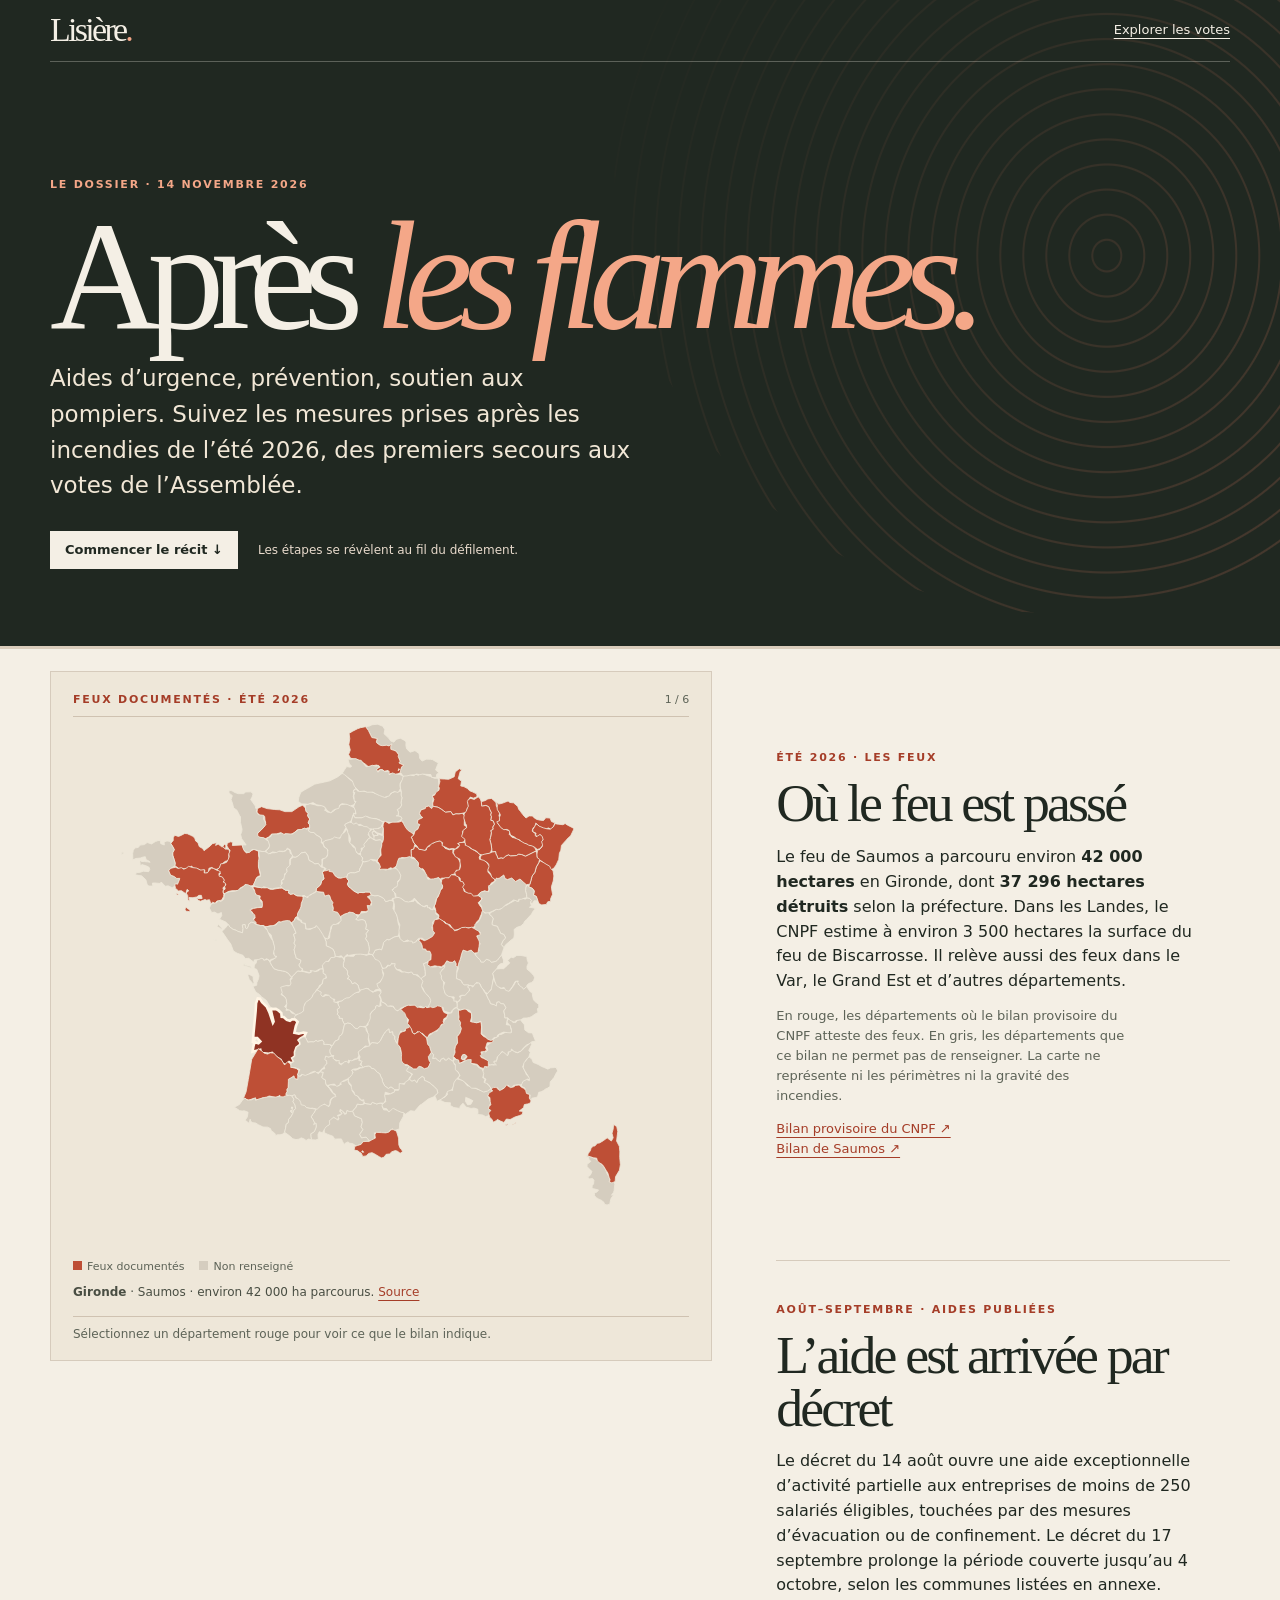
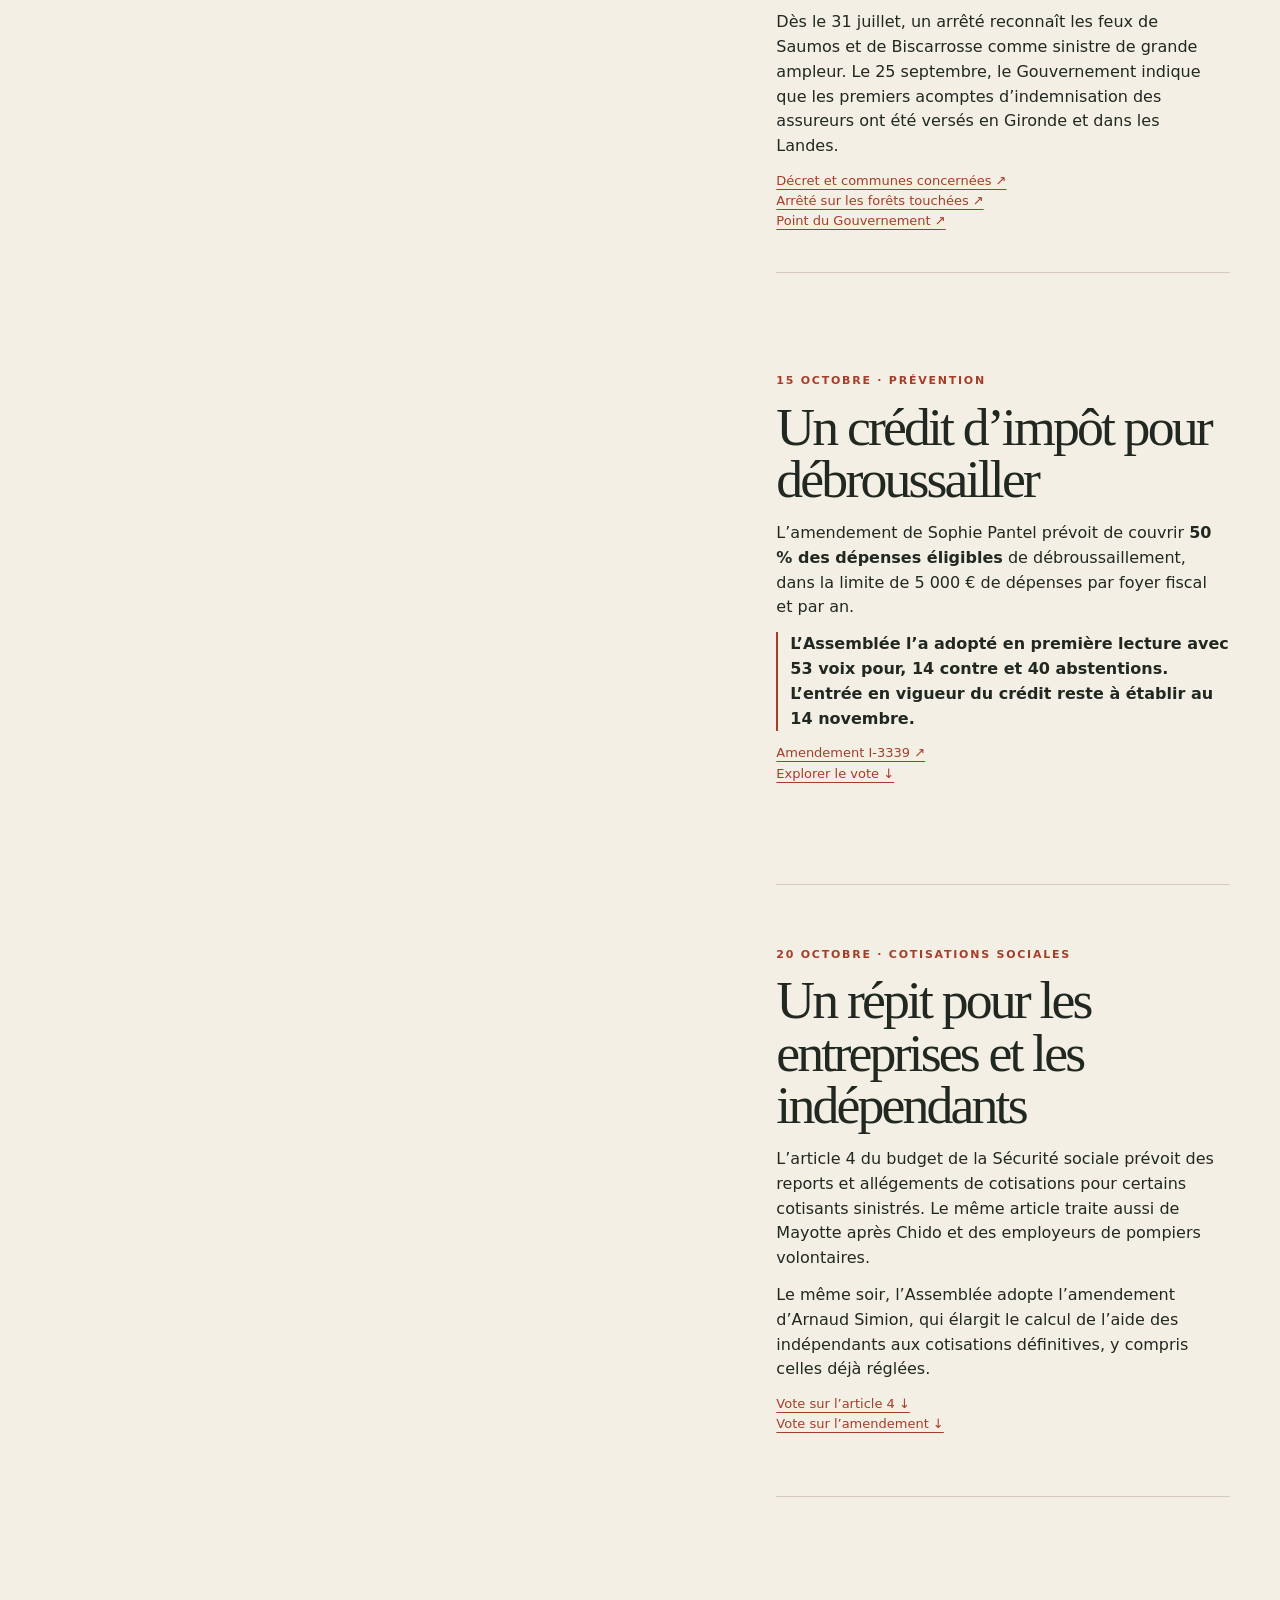
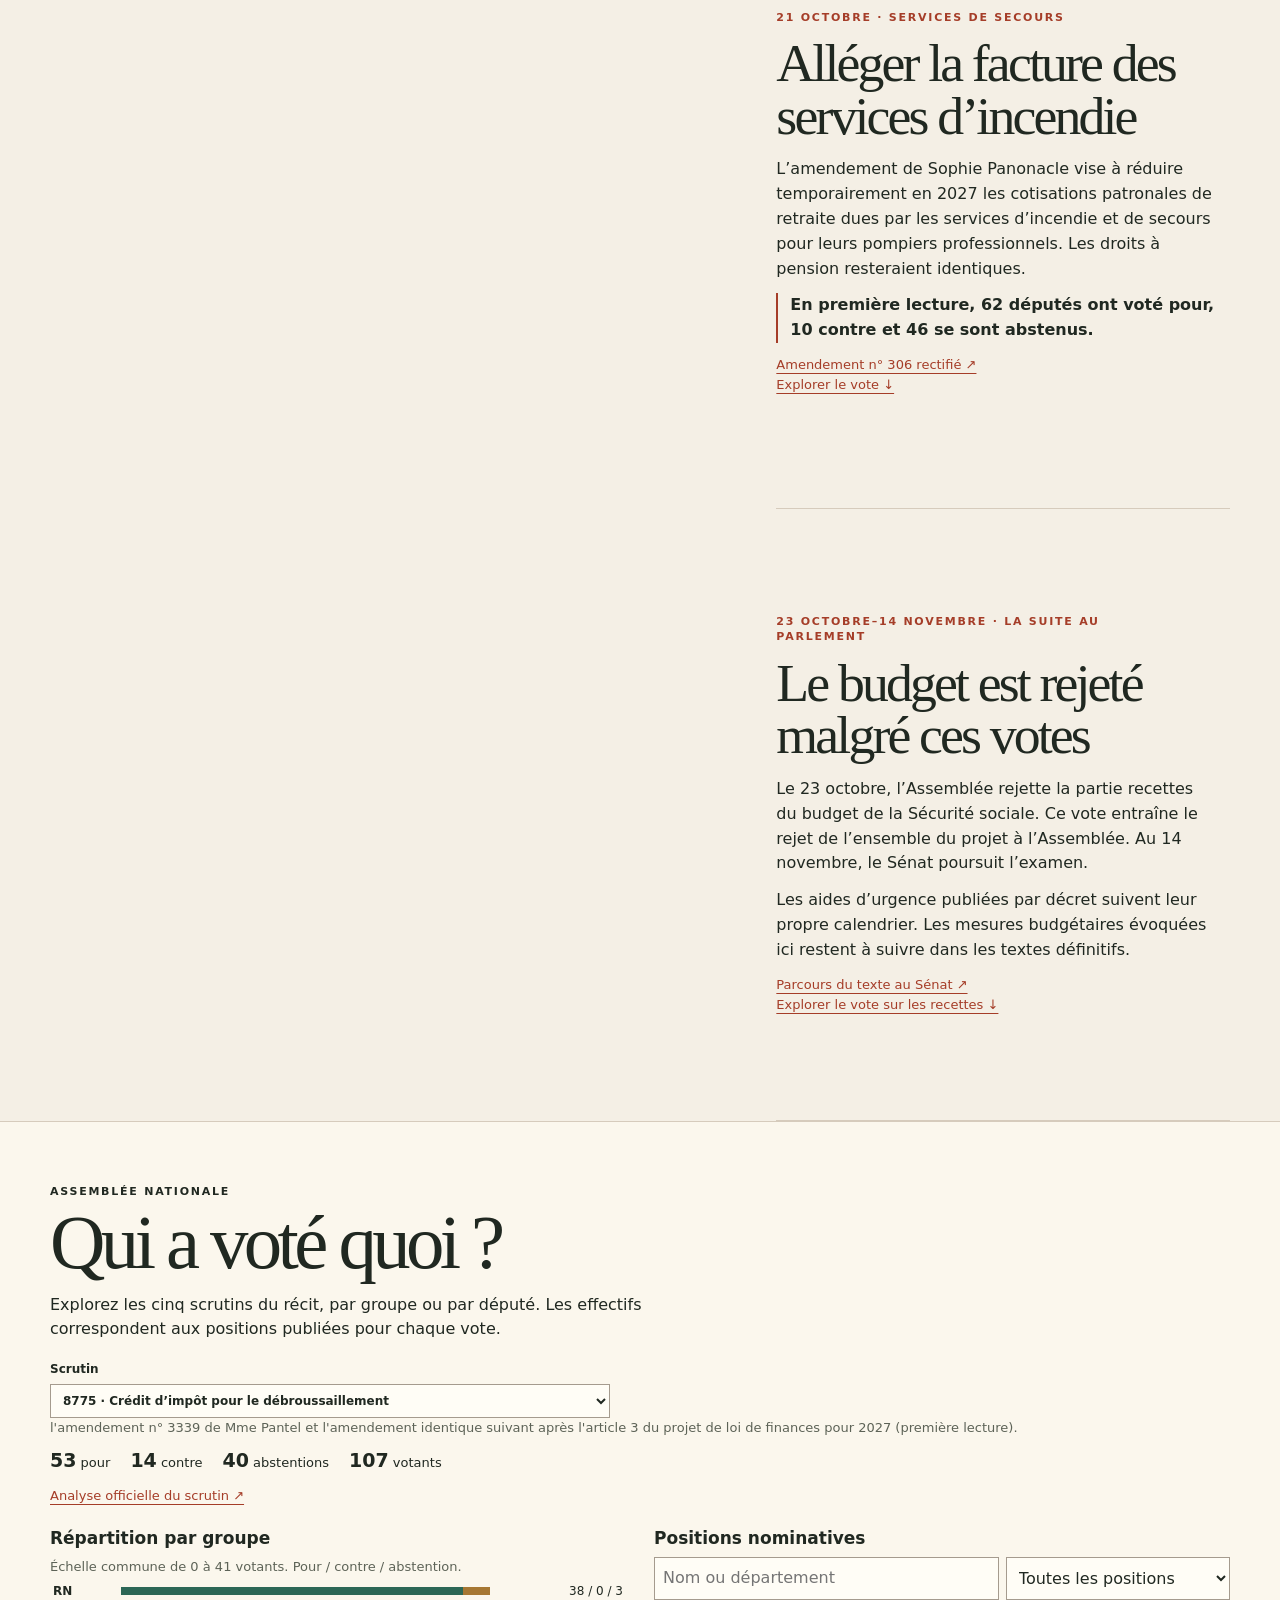
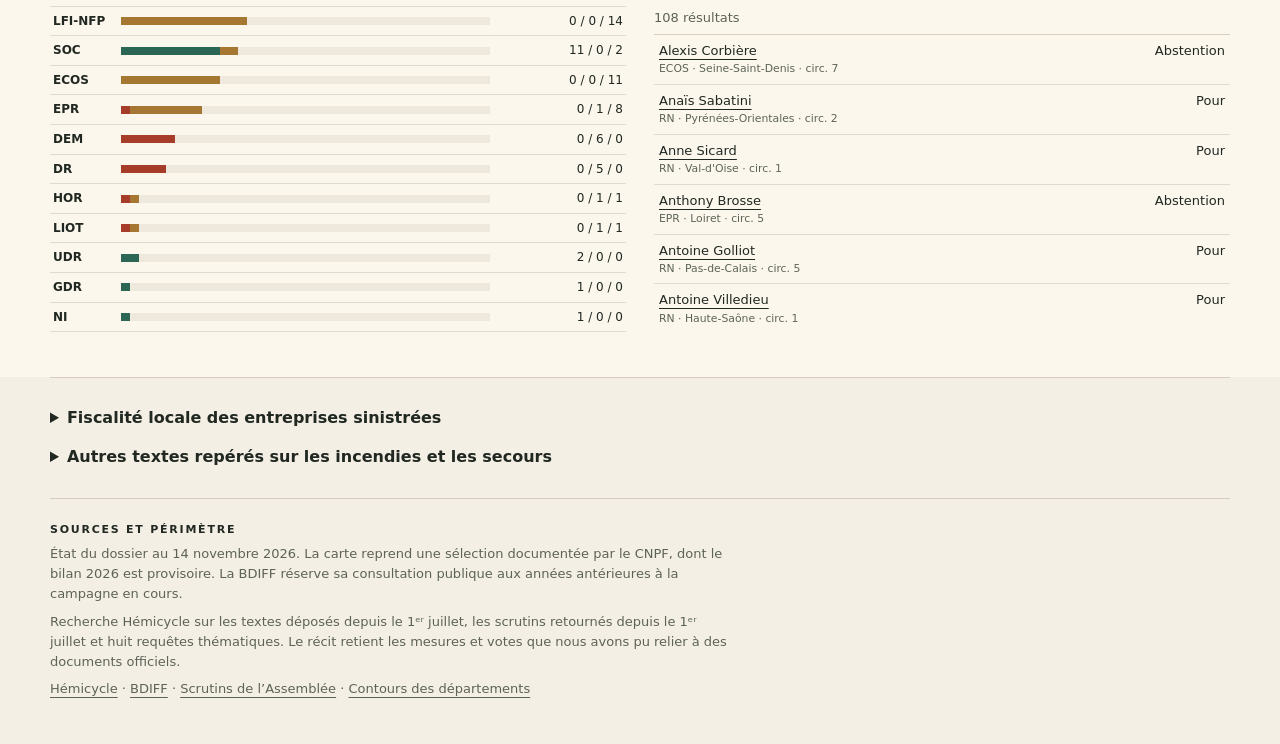
==== frontend/index.html @ d14b78d5 "Ajoute le prototype éditorial Après les flammes" ====
<!doctype html>
<html lang="fr" class="no-js">
<head>
<meta charset="utf-8">
<meta name="viewport" content="width=device-width,initial-scale=1">
<meta name="theme-color" content="#202821">
<title>Après les flammes — Lisière</title>
<style>
:root{--ink:#202821;--paper:#f4efe5;--soft:#e5ddce;--dull:#5d6357;--rust:#a53d28;--peach:#f4a788;--fire:#be4f36;--green:#2c6756;--amber:#a67733;--serif:"Instrument Serif",Georgia,serif;--sans:"DM Sans",system-ui,sans-serif}
*{box-sizing:border-box}html{scroll-behavior:smooth}body{margin:0;background:var(--paper);color:var(--ink);font:16px/1.55 var(--sans)}h1,h2,h3,p,figure{margin:0}h1,h2,h3{line-height:1.05}a{color:inherit;text-underline-offset:4px}button,input,select{font:inherit;color:inherit}button{cursor:pointer}button:focus-visible,a:focus-visible,input:focus-visible,select:focus-visible,summary:focus-visible{outline:3px solid #a85436;outline-offset:4px}[hidden]{display:none!important}.wrap{width:min(1180px,calc(100% - 60px));margin:auto}.eyebrow{font:750 11px/1.4 var(--sans);text-transform:uppercase;letter-spacing:.16em}.source{font-size:13px;color:var(--rust);display:inline-block}.muted{color:var(--dull);font-size:13px}.skip{position:absolute;top:-60px;left:15px;z-index:8;background:white;padding:9px}.skip:focus{top:8px}
.cover{background:var(--ink);color:var(--paper);position:relative;overflow:hidden}.mast{position:relative;display:flex;align-items:center;justify-content:space-between;min-height:62px;border-bottom:1px solid #f4efe549;z-index:1}.logo{font:34px/.95 var(--serif);letter-spacing:-.08em}.logo span{color:var(--peach)}.mast a{font-size:13px}.coverbody{position:relative;padding:clamp(55px,9vw,140px) 0 clamp(42px,6vw,92px);z-index:1}.cover h1{font:400 clamp(65px,12vw,176px)/.8 var(--serif);letter-spacing:-.087em;margin:22px 0 24px}.cover h1 em{color:var(--peach);font-weight:400}.cover .intro{font-size:clamp(16px,2vw,23px);max-width:590px;color:#f1e7d6}.cover .eyebrow{color:var(--peach)}.coverfoot{margin-top:27px;display:flex;align-items:center;gap:20px;flex-wrap:wrap}.coverfoot a{background:var(--paper);color:var(--ink);padding:9px 15px;font-weight:750;font-size:13px;text-decoration:none}.coverfoot span{font-size:12px;color:#e8dacc}.cover-orbit{position:absolute;pointer-events:none;right:-18vw;top:-22vw;width:70vw;height:70vw;border-radius:50%;opacity:.3;background:repeating-radial-gradient(ellipse at 55% 60%,transparent 0 13px,#a9634e 14px 15px,transparent 16px 23px);mask-image:linear-gradient(120deg,transparent 12%,black 88%)}
.progress{height:3px;background:#d9ccbb;position:sticky;z-index:5;top:0}.progress span{display:block;height:100%;width:0;background:var(--fire)}
.story{position:relative;display:grid;grid-template-columns:minmax(0,1.46fr) minmax(0,1fr);gap:clamp(24px,5vw,78px);align-items:start}.stage{grid-column:1;grid-row:1;position:sticky;top:24px;height:min(690px,calc(100vh - 48px));min-height:490px;display:grid;grid-template-rows:auto minmax(0,1fr) auto;padding:19px 22px 16px;margin:22px 0;border:1px solid #d6cbbc;background:#eee7d9}.stage-top{display:flex;align-items:center;justify-content:space-between;gap:8px;border-bottom:1px solid #cfc2b1;padding-bottom:8px}.stage-top .eyebrow{color:var(--rust)}.stage-top span:last-child{font-size:11px;color:var(--dull);font-variant-numeric:tabular-nums}.stage-body{position:relative;min-height:0;display:grid;align-items:center;justify-items:center}.stage-body.enter{animation:appear .34s ease both}@keyframes appear{from{opacity:.28;transform:translateY(6px)}to{opacity:1;transform:translateY(0)}}.stage-foot{font-size:12px;color:var(--dull);min-height:24px;border-top:1px solid #cfc2b1;padding-top:8px}.steps{grid-column:2;grid-row:1}.step{min-height:68vh;display:grid;align-content:center;border-bottom:1px solid #d6cbbc;padding:32px 0;scroll-margin-top:24px}.step .eyebrow{color:var(--rust);margin-bottom:12px}.step h2{font:400 clamp(34px,4.2vw,62px)/.98 var(--serif);letter-spacing:-.053em;margin-bottom:15px}.step p{max-width:43ch;margin-bottom:12px}.step .source{margin-right:8px}.step-callout{padding-left:12px;border-left:2px solid var(--rust);font-weight:650}
.map-wrap{display:grid;grid-template-rows:minmax(0,1fr) auto auto;height:100%;width:100%;min-height:0}.map-wrap svg{width:100%;height:100%;min-height:0;max-height:530px;display:block}.map-wrap path{fill:#d5cdbf;stroke:#eee7d9;stroke-width:.64}.map-wrap .hit{fill:var(--fire);cursor:pointer}.map-wrap .hit:hover,.map-wrap .hit:focus,.map-wrap .hit[aria-pressed=true]{fill:#8f3323;stroke:#fff5e5;stroke-width:2;outline:none}.map-legend{display:flex;gap:9px 15px;flex-wrap:wrap;font-size:11px;color:var(--dull);padding-bottom:4px}.map-legend i{display:inline-block;width:9px;height:9px;margin-right:5px;background:var(--fire)}.map-legend span:nth-child(2) i{background:#d5cdbf}.map-tip{font-size:12px;min-height:37px;padding:4px 0;color:#494e43}.map-tip a{color:var(--rust)}
.display{width:100%;text-align:left;padding:10px 9%}.display b{display:block;font:400 clamp(47px,9vw,125px)/.89 var(--serif);letter-spacing:-.075em;color:var(--rust);overflow-wrap:anywhere}.display h3{font:400 clamp(23px,3.3vw,41px)/1.03 var(--serif);letter-spacing:-.025em;margin:13px 0}.display p{color:var(--dull);max-width:36ch;font-size:14px}.display .strip{margin-top:25px}.strip{height:13px;display:flex;overflow:hidden}.pos0{background:var(--green)}.pos1{background:var(--rust)}.pos2{background:var(--amber)}.pos3{background:#7c7f71}.display .labels{display:flex;justify-content:space-between;gap:10px;font-size:12px;margin-top:7px}.step .inline-stat{font-weight:750}
.explore{border-top:1px solid #d6cbbc;padding:62px 0 45px;background:#fbf7ed}.explore h2{font:400 clamp(38px,6vw,77px)/.94 var(--serif);letter-spacing:-.06em;margin:8px 0 13px}.explore .description{max-width:680px;margin-bottom:18px}.ballot-control,.search-label{display:grid;gap:5px;font-size:12px;font-weight:700}.ballot-control{max-width:560px}.votes-layout{display:grid;grid-template-columns:1fr 1fr;gap:28px;margin-top:16px}.votes-layout h3{font-size:17px;margin:6px 0 9px}.numbers{display:flex;gap:10px 20px;flex-wrap:wrap;font-size:13px;margin:8px 0}.numbers strong{font-size:19px}.chart-row{width:100%;display:grid;grid-template-columns:60px minmax(40px,1fr) 125px;align-items:center;gap:8px;text-align:left;background:transparent;border:0;border-bottom:1px solid #e2d9ca;padding:5px 3px;font-size:12px}.chart-row:hover,.chart-row[aria-pressed=true]{background:#eae0d1}.chart-row .strip{height:8px;background:#eee8dd}.chart-row i{height:100%;display:block}.chart-row span:last-child{text-align:right;font-variant-numeric:tabular-nums}.filters{display:grid;grid-template-columns:minmax(0,1fr) minmax(105px,.65fr);gap:7px;margin:8px 0}input,select{background:#fffdf6;border:1px solid #a59b8e;padding:8px;max-width:100%;width:100%;min-width:0}.names{max-height:290px;overflow:auto;border-top:1px solid #d9cebe;margin:6px 0 0;list-style:none;padding:0}.names li{display:flex;justify-content:space-between;gap:8px;border-bottom:1px solid #e2d9ca;padding:6px 5px;font-size:13px}.names small{display:block;color:var(--dull)}.names li>span:last-child{text-align:right}.text-bank{border-top:1px solid #d6cbbc;padding:28px 0}.text-bank summary{font-weight:750;cursor:pointer}.text-bank details + details{margin-top:14px}.text-bank details p{margin:8px 0}.text-bank ul{padding-left:21px}.text-bank li{margin:7px 0}.text-bank a{color:var(--rust)}.method{padding:16px 0 38px;border-top:1px solid #d6cbbc}.method p{max-width:82ch;margin:7px 0}.no-js .stage{display:none}.no-js .story{display:block}.no-js .step{min-height:auto}.no-js #votes-ui{display:none}
@media(max-width:760px){.wrap{width:calc(100% - 32px)}.mast{min-height:52px}.logo{font-size:29px}.coverbody{padding:46px 0 39px}.cover h1{font-size:clamp(57px,15vw,102px)}.cover-orbit{width:100vw;height:100vw;top:-8vw;right:-45vw}.story{display:block}.stage{z-index:2;top:3px;margin:0 -16px;height:clamp(260px,43svh,390px);min-height:0;padding:8px 14px 9px;border-inline:0;box-shadow:0 3px 9px #32221614}.stage-top{padding-bottom:4px}.stage-foot{min-height:0;padding-top:4px;font-size:11px}.map-tip{font-size:11px;min-height:28px;line-height:1.35}.map-legend{font-size:10px;padding-bottom:0}.step{min-height:55svh;padding:22px 0;scroll-margin-top:45svh}.step h2{font-size:clamp(34px,8vw,51px);margin-bottom:10px}.step p{font-size:15px}.step .source{font-size:12px}.display{padding-inline:6%}.display b{font-size:clamp(45px,11vw,76px)}.display h3{font-size:27px;margin:8px 0}.display .strip{margin-top:13px}.display p{font-size:12px}.votes-layout{grid-template-columns:1fr;gap:17px}.explore{padding:41px 0 32px}.filters input,.filters select{font-size:16px}.chart-row{padding-block:8px}}
@media(prefers-reduced-motion:reduce){html{scroll-behavior:auto}.stage-body.enter{animation:none}.stage{position:static}.story{display:block}.step{min-height:auto;scroll-margin-top:8px}.map-wrap svg{max-height:410px}}
</style>
</head>
<body>
<a class="skip" href="#recit">Aller au récit</a>
<section class="cover" aria-label="Introduction">
<div class="cover-orbit" aria-hidden="true"></div>
<header class="mast wrap"><div class="logo">Lisière<span>.</span></div><a href="#scrutins">Explorer les votes</a></header>
<div class="coverbody wrap">
<p class="eyebrow">Le dossier · 14 novembre 2026</p>
<h1>Après <em>les flammes.</em></h1>
<p class="intro">Aides d’urgence, prévention, soutien aux pompiers. Suivez les mesures prises après les incendies de l’été 2026, des premiers secours aux votes de l’Assemblée.</p>
<div class="coverfoot"><a href="#recit">Commencer le récit ↓</a><span>Les étapes se révèlent au fil du défilement.</span></div>
</div>
</section>
<div class="progress" aria-hidden="true"><span id="progress"></span></div>
<main>
<div class="story wrap" id="recit">
<figure class="stage" aria-label="Illustration du récit">
<div class="stage-top"><span class="eyebrow" id="stage-label">Le territoire</span><span id="stage-index"></span></div>
<div class="stage-body" id="stage-body"></div>
<figcaption class="stage-foot" id="stage-foot"></figcaption>
</figure>
<div class="steps" id="steps">
<article class="step" id="carte" data-scene="map">
<p class="eyebrow">Été 2026 · Les feux</p>
<h2>Où le feu est passé</h2>
<p>Le feu de Saumos a parcouru environ <strong>42 000 hectares</strong> en Gironde, dont <strong>37 296 hectares détruits</strong> selon la préfecture. Dans les Landes, le CNPF estime à environ 3 500 hectares la surface du feu de Biscarrosse. Il relève aussi des feux dans le Var, le Grand Est et d’autres départements.</p>
<p class="muted">En rouge, les départements où le bilan provisoire du CNPF atteste des feux. En gris, les départements que ce bilan ne permet pas de renseigner. La carte ne représente ni les périmètres ni la gravité des incendies.</p>
<a class="source" href="https://www.cnpf.fr/actualites/feux-de-foret-un-ete-2026-hors-norme-le-cnpf-pleinement-mobilise">Bilan provisoire du CNPF ↗</a>
<a class="source" href="https://www.gironde.gouv.fr/layout/set/print/Actualites/Communiques-de-presse/Communiques-de-presse-2026/Septembre-2026/Le-feu-de-Saumos-est-desormais-eteint">Bilan de Saumos ↗</a>
</article>
<article class="step" id="aides" data-scene="relief">
<p class="eyebrow">Août–septembre · Aides publiées</p>
<h2>L’aide est arrivée par décret</h2>
<p>Le décret du 14 août ouvre une aide exceptionnelle d’activité partielle aux entreprises de moins de 250 salariés éligibles, touchées par des mesures d’évacuation ou de confinement. Le décret du 17 septembre prolonge la période couverte jusqu’au 4 octobre, selon les communes listées en annexe.</p>
<p>Dès le 31 juillet, un arrêté reconnaît les feux de Saumos et de Biscarrosse comme sinistre de grande ampleur. Le 25 septembre, le Gouvernement indique que les premiers acomptes d’indemnisation des assureurs ont été versés en Gironde et dans les Landes.</p>
<a class="source" href="https://www.legifrance.gouv.fr/jorf/id/JORFTEXT000054860173">Décret et communes concernées ↗</a>
<a class="source" href="https://www.legifrance.gouv.fr/loda/id/JORFTEXT000054618751">Arrêté sur les forêts touchées ↗</a>
<a class="source" href="https://www.info.gouv.fr/public/index.php/communique/incendies-en-gironde-et-dans-les-landes-l-etat-accelere-la-reconstruction">Point du Gouvernement ↗</a>
</article>
<article class="step" id="prevenir" data-scene="8775">
<p class="eyebrow">15 octobre · Prévention</p>
<h2>Un crédit d’impôt pour débroussailler</h2>
<p>L’amendement de Sophie Pantel prévoit de couvrir <strong>50 % des dépenses éligibles</strong> de débroussaillement, dans la limite de 5 000 € de dépenses par foyer fiscal et par an.</p>
<p class="step-callout">L’Assemblée l’a adopté en première lecture avec 53 voix pour, 14 contre et 40 abstentions. L’entrée en vigueur du crédit reste à établir au 14 novembre.</p>
<a class="source" href="https://www.assemblee-nationale.fr/dyn/17/amendements/3210A/AN/3339">Amendement I-3339 ↗</a>
<a class="source" href="#scrutins" data-ballot="8775">Explorer le vote ↓</a>
</article>
<article class="step" id="cotisations" data-scene="8905">
<p class="eyebrow">20 octobre · Cotisations sociales</p>
<h2>Un répit pour les entreprises et les indépendants</h2>
<p>L’article 4 du budget de la Sécurité sociale prévoit des reports et allégements de cotisations pour certains cotisants sinistrés. Le même article traite aussi de Mayotte après Chido et des employeurs de pompiers volontaires.</p>
<p>Le même soir, l’Assemblée adopte l’amendement d’Arnaud Simion, qui élargit le calcul de l’aide des indépendants aux cotisations définitives, y compris celles déjà réglées.</p>
<a class="source" href="#scrutins" data-ballot="8905">Vote sur l’article 4 ↓</a>
<a class="source" href="#scrutins" data-ballot="8904">Vote sur l’amendement ↓</a>
</article>
<article class="step" id="pompiers" data-scene="8924">
<p class="eyebrow">21 octobre · Services de secours</p>
<h2>Alléger la facture des services d’incendie</h2>
<p>L’amendement de Sophie Panonacle vise à réduire temporairement en 2027 les cotisations patronales de retraite dues par les services d’incendie et de secours pour leurs pompiers professionnels. Les droits à pension resteraient identiques.</p>
<p class="step-callout">En première lecture, 62 députés ont voté pour, 10 contre et 46 se sont abstenus.</p>
<a class="source" href="https://www.assemblee-nationale.fr/dyn/17/amendements/3211/AN/306">Amendement n° 306 rectifié ↗</a>
<a class="source" href="#scrutins" data-ballot="8924">Explorer le vote ↓</a>
</article>
<article class="step" id="suite" data-scene="9097">
<p class="eyebrow">23 octobre–14 novembre · La suite au Parlement</p>
<h2>Le budget est rejeté malgré ces votes</h2>
<p>Le 23 octobre, l’Assemblée rejette la partie recettes du budget de la Sécurité sociale. Ce vote entraîne le rejet de l’ensemble du projet à l’Assemblée. Au 14 novembre, le Sénat poursuit l’examen.</p>
<p>Les aides d’urgence publiées par décret suivent leur propre calendrier. Les mesures budgétaires évoquées ici restent à suivre dans les textes définitifs.</p>
<a class="source" href="https://www.senat.fr/travaux-parlementaires/textes-legislatifs/la-loi-en-clair/projet-de-loi-de-financement-de-la-securite-sociale-pour-2027.html">Parcours du texte au Sénat ↗</a>
<a class="source" href="#scrutins" data-ballot="9097">Explorer le vote sur les recettes ↓</a>
</article>
</div>
</div>
<section class="explore" id="scrutins">
<div class="wrap">
<p class="eyebrow">Assemblée nationale</p>
<h2>Qui a voté quoi ?</h2>
<p class="description">Explorez les cinq scrutins du récit, par groupe ou par député. Les effectifs correspondent aux positions publiées pour chaque vote.</p>
<div id="votes-ui">
<label class="ballot-control">Scrutin<select id="ballot"></select></label>
<p class="muted" id="vote-object"></p>
<div class="numbers" id="totals"></div>
<p><a class="source" id="vote-source">Analyse officielle du scrutin ↗</a></p>
<div class="votes-layout">
<div><h3>Répartition par groupe</h3><p class="muted" id="scale-note"></p><div id="group-list"></div></div>
<div><h3 id="names-title">Positions nominatives</h3>
<div class="filters"><input id="person" type="search" aria-label="Rechercher un député par nom ou département" placeholder="Nom ou département"><select id="position" aria-label="Filtrer par position"><option value="">Toutes les positions</option><option value="0">Pour</option><option value="1">Contre</option><option value="2">Abstention</option><option value="3">Non-votant de droit</option></select></div>
<p class="muted" id="results" role="status"></p><ul class="names" id="names" aria-label="Résultats de recherche" tabindex="0"></ul>
</div>
</div>
</div>
<p id="data-error" hidden>L’explorateur n’a pas pu charger ses données. <a href="https://www.assemblee-nationale.fr/dyn/17/scrutins/8775">Voir le scrutin officiel</a>.</p>
</div>
</section>
<div class="wrap text-bank"><details><summary>Fiscalité locale des entreprises sinistrées</summary><p>Le projet de budget de l’État prévoit à l’article 14 des allégements de fiscalité locale pour les entreprises de moins de 250 salariés éligibles dans les communes évacuées ou confinées. Cette mesure figure dans le projet déposé.</p><a class="source" href="https://www.assemblee-nationale.fr/dyn/docs/PRJLANR5L17B3210.raw">Article 14 du projet de loi de finances ↗</a></details><details><summary>Autres textes repérés sur les incendies et les secours</summary><p class="muted">Titres repérés dans Hémicycle parmi les dépôts depuis juillet. Leur présence ici ne préjuge pas de leur statut.</p><ul id="texts"></ul></details></div>
<footer class="wrap method"><p class="eyebrow">Sources et périmètre</p>
<p class="muted">État du dossier au 14 novembre 2026. La carte reprend une sélection documentée par le CNPF, dont le bilan 2026 est provisoire. La BDIFF réserve sa consultation publique aux années antérieures à la campagne en cours.</p>
<p class="muted">Recherche Hémicycle sur les textes déposés depuis le 1ᵉʳ juillet, les scrutins retournés depuis le 1ᵉʳ juillet et huit requêtes thématiques. Le récit retient les mesures et votes que nous avons pu relier à des documents officiels.</p>
<p class="muted"><a href="https://hemicycle.ai/docs">Hémicycle</a> · <a href="https://bdiff.agriculture.gouv.fr/">BDIFF</a> · <a href="https://data.assemblee-nationale.fr/travaux-parlementaires/votes">Scrutins de l’Assemblée</a> · <a href="https://github.com/gregoiredavid/france-geojson">Contours des départements</a></p>
<noscript><p>Le récit et ses sources restent accessibles. Activez JavaScript pour la carte et l’explorateur de votes.</p></noscript>
</footer>
</main>
<script type="application/json" id="edition-data">{"map":[["01","Ain","M262.1,190.9L262.9,187.7L264.0,185.1L265.0,180.9L266.1,178.1L269.3,179.2L272.3,178.1L274.5,180.4L275.6,181.9L277.5,184.2L279.2,185.6L279.7,187.2L281.9,187.3L283.9,185.1L286.4,185.9L287.7,187.4L291.1,186.7L292.3,185.8L295.5,181.8L297.0,185.7L297.0,188.1L294.7,188.6L292.9,190.1L291.8,192.6L290.0,194.3L288.8,195.9L289.5,198.7L288.7,203.1L288.2,207.3L286.2,209.6L284.9,211.3L283.0,210.3L282.0,208.5L280.3,206.9L279.1,204.0L276.4,202.8L274.7,205.6L272.4,205.4L269.0,204.8L265.7,204.9L265.4,202.4L263.8,200.9L262.3,200.5L260.8,199.5L261.0,195.9L262.5,192.3L262.1,190.9Z"],["02","Aisne","M243.0,68.2L242.1,70.0L239.9,68.1L237.6,68.6L237.2,70.0L234.0,71.0L232.8,73.6L233.9,75.8L235.3,76.8L233.6,77.7L231.7,78.5L231.1,81.3L233.1,82.2L232.4,83.5L231.5,85.7L229.5,86.9L227.8,89.7L225.7,88.4L224.4,87.1L222.8,85.9L220.2,83.0L220.1,79.8L217.7,79.1L219.4,77.8L218.5,76.1L215.8,75.5L215.0,75.5L216.4,75.4L216.7,72.7L215.8,70.7L217.8,69.5L219.2,67.2L218.6,65.8L219.0,63.8L219.4,61.7L218.7,59.6L218.9,56.8L218.0,53.5L218.0,51.5L218.9,48.9L220.0,45.8L221.8,44.4L225.0,44.2L228.6,44.9L229.9,43.6L231.8,44.6L234.4,43.0L237.0,44.1L239.3,44.9L241.3,45.5L244.1,46.8L246.9,46.8L247.4,48.8L247.6,51.9L247.2,53.9L247.7,55.3L246.6,57.0L245.0,58.9L242.9,59.7L243.3,62.6L242.9,64.3L242.8,66.9L243.0,68.2Z"],["03","Allier","M216.6,167.4L219.2,170.0L221.4,171.6L224.0,171.4L225.9,170.4L227.6,171.6L228.5,172.5L230.4,171.4L231.3,170.1L232.4,170.7L233.9,172.5L234.8,174.6L235.1,177.1L237.5,177.4L238.2,178.9L240.7,179.0L241.7,181.4L241.5,185.5L239.6,186.3L238.4,187.6L235.8,188.6L236.8,191.5L237.2,194.3L237.3,197.6L235.1,198.9L233.8,200.2L231.4,197.0L228.3,197.1L227.1,195.3L225.4,195.5L221.9,195.2L220.1,195.1L218.2,193.2L215.6,192.9L213.5,190.9L214.1,189.2L211.6,188.1L210.9,190.1L208.5,189.6L207.4,191.0L206.5,193.1L203.5,190.5L202.2,187.4L200.8,186.8L199.4,185.7L197.7,184.1L197.1,181.6L199.0,178.1L202.4,177.4L203.8,177.9L204.8,174.7L205.3,172.3L208.0,169.9L209.5,170.3L213.5,168.0L216.6,167.4Z"],["04","Alpes-de-Haute-Provence","M285.4,266.3L287.4,265.6L289.3,266.0L290.7,265.6L289.2,263.0L290.7,263.3L291.9,261.9L292.6,258.6L294.5,257.1L296.8,255.5L298.3,256.9L300.6,257.9L301.4,255.3L302.9,254.7L304.2,254.8L305.8,256.0L308.0,256.6L311.2,254.6L313.0,252.6L316.0,250.2L317.6,248.5L318.5,250.1L317.5,252.4L316.3,254.8L317.5,256.4L317.0,257.6L316.1,260.6L314.5,261.6L313.5,263.6L311.6,267.2L313.0,269.7L314.5,273.3L316.6,275.4L318.3,277.5L315.4,276.7L313.3,278.5L311.4,279.3L312.2,280.9L309.9,281.0L307.4,281.0L304.6,281.5L303.1,283.6L300.4,281.2L298.6,282.6L295.8,284.7L294.4,286.2L293.4,284.5L292.2,283.1L289.9,284.2L287.5,283.9L286.3,282.0L284.8,280.2L282.0,280.5L283.6,276.8L282.0,275.9L281.3,274.0L280.9,271.2L282.1,267.9L282.8,266.5L284.2,267.8L284.6,267.3L285.4,266.3Z"],["05","Hautes-Alpes","M300.6,230.8L303.2,231.6L304.0,233.3L306.4,233.5L307.6,231.9L309.8,231.0L311.0,232.9L312.7,234.8L313.0,235.9L313.3,239.2L316.2,241.3L319.1,241.4L319.8,243.6L320.9,246.3L321.4,247.8L318.7,248.1L316.7,249.7L314.6,250.6L312.0,253.1L310.5,255.1L307.7,256.4L305.1,255.6L303.1,253.7L302.6,255.6L300.6,255.9L300.1,259.0L297.9,256.8L295.9,255.5L294.3,257.6L292.2,259.9L291.5,263.4L290.6,262.6L289.3,263.6L291.6,265.9L288.5,265.5L286.4,266.0L285.5,264.7L284.6,263.2L283.6,261.9L281.4,260.3L279.8,259.6L278.7,257.5L280.8,257.0L280.3,254.9L283.5,255.9L285.1,254.5L283.9,251.4L286.7,249.3L288.6,248.0L288.6,246.7L290.9,245.1L293.3,243.9L293.3,242.5L295.3,242.6L298.2,241.1L300.8,240.5L303.0,241.1L303.0,238.5L302.3,236.8L301.6,235.4L299.5,233.1L300.6,230.8Z"],["06","Alpes-Maritimes","M316.9,259.9L318.8,261.8L319.7,264.0L321.6,264.7L324.0,265.8L326.0,267.0L328.7,268.1L330.9,269.1L332.9,268.1L335.8,267.9L337.2,267.8L338.4,270.5L337.1,272.4L335.7,275.3L334.4,276.9L332.7,278.8L332.5,282.4L330.5,283.7L329.2,284.2L327.5,285.5L325.7,286.4L323.9,286.8L323.0,290.3L321.3,290.8L318.6,291.3L318.4,293.2L317.1,291.6L317.4,288.8L314.9,287.6L313.6,286.3L313.4,283.5L311.6,282.8L310.5,281.4L311.2,280.0L311.9,278.4L314.7,277.0L316.8,277.8L316.8,276.1L315.6,274.0L313.4,270.6L312.1,268.1L312.6,264.1L314.2,262.6L315.6,260.4L316.9,259.9Z"],["07","Ardèche","M254.4,226.6L257.5,226.0L257.9,224.5L260.0,222.5L261.9,222.1L262.6,224.3L262.7,227.0L263.0,229.4L262.7,231.0L264.2,233.5L263.9,235.8L264.8,238.1L263.7,241.6L261.6,244.3L261.9,249.1L260.3,251.5L259.8,254.0L260.0,256.4L258.7,259.4L258.7,263.3L257.6,262.6L254.9,260.7L253.5,262.3L252.0,262.1L251.3,260.7L249.3,261.6L248.5,263.5L246.7,262.2L245.1,260.8L242.8,261.0L243.6,258.2L241.8,256.1L240.5,251.8L239.0,250.1L238.2,245.3L240.2,243.4L242.5,241.9L243.6,240.6L246.5,239.9L247.6,237.1L249.3,235.7L250.6,234.6L251.1,233.5L252.2,231.2L253.4,230.6L254.2,227.6L254.4,226.6Z"],["08","Ardennes","M247.9,47.2L251.7,47.4L255.1,47.6L259.3,45.7L260.1,42.0L263.2,39.5L265.1,40.5L263.9,41.7L263.0,45.0L262.4,47.2L264.9,49.0L264.3,52.7L266.7,53.2L269.4,54.6L271.1,56.4L273.2,57.2L276.4,58.7L276.7,59.8L276.6,61.1L273.9,62.0L271.6,61.2L270.4,63.2L270.0,65.2L270.5,68.8L269.2,70.0L269.1,72.8L265.4,73.6L263.0,74.1L260.7,74.0L258.3,74.8L256.8,72.3L252.7,72.8L251.0,71.6L249.4,70.4L247.0,69.0L243.0,68.2L242.9,65.8L243.8,63.1L242.6,60.3L244.3,59.7L245.5,57.4L247.6,56.0L248.0,54.4L247.4,53.0L248.4,49.3L247.9,47.2Z"],["09","Ariège","M181.7,301.2L182.6,303.1L183.1,304.7L186.7,306.2L188.5,307.0L189.1,309.8L188.1,313.3L189.6,315.2L188.4,317.1L187.1,318.9L188.5,321.6L192.0,321.0L194.4,323.7L192.7,324.3L189.7,324.5L188.1,326.6L185.5,327.4L183.9,327.5L181.6,325.9L179.6,325.8L178.1,324.7L176.0,325.7L175.2,326.7L173.9,324.1L173.1,322.4L170.4,322.4L168.0,322.6L166.6,320.3L162.8,319.0L160.2,317.7L159.8,314.4L160.5,313.2L163.8,311.5L163.4,309.2L164.3,307.5L166.1,306.2L168.3,306.2L170.6,308.1L171.4,306.9L169.4,305.4L172.1,304.4L173.8,302.9L172.4,301.6L172.1,300.4L174.5,301.3L175.4,303.5L176.9,303.2L176.7,300.5L178.0,301.1L181.3,300.9L181.7,301.2Z"],["10","Aube","M226.6,106.8L226.4,104.4L226.3,101.5L228.3,100.9L228.9,98.6L231.5,99.8L232.5,101.2L235.1,101.3L237.9,101.7L238.5,99.5L240.5,98.7L241.4,96.7L243.3,96.3L246.0,94.8L249.7,94.5L250.0,96.8L252.3,100.3L255.5,101.5L258.3,100.9L258.3,104.2L261.6,106.9L263.0,109.3L264.1,111.4L263.6,115.2L263.5,117.5L260.8,117.1L260.3,119.7L257.8,120.4L256.4,122.7L253.5,123.2L249.8,123.1L248.1,124.2L247.2,122.7L244.7,124.4L243.0,124.4L241.4,124.2L239.6,122.5L237.9,122.2L237.2,120.0L236.7,117.7L235.4,115.9L233.2,116.3L231.2,114.8L232.0,113.0L231.8,111.3L230.5,109.9L228.8,107.6L226.6,106.8Z"],["11","Aude","M181.7,301.2L182.7,299.7L183.9,298.8L185.3,295.7L187.3,296.2L189.5,296.1L191.2,295.3L194.3,295.8L195.8,296.0L196.7,294.4L200.1,295.7L202.7,295.0L205.2,295.9L204.3,297.7L205.4,300.2L208.2,300.4L209.4,301.9L210.4,300.5L212.5,297.4L214.4,299.7L217.2,301.0L219.0,301.7L221.0,302.1L220.4,305.3L217.7,310.2L217.4,314.8L213.7,316.0L212.3,314.7L210.3,315.6L209.0,317.8L205.3,317.8L202.8,317.3L198.3,317.8L198.7,320.1L198.2,322.7L196.2,323.7L194.4,323.7L192.0,321.0L188.5,321.6L187.1,318.9L188.4,317.1L189.6,315.2L188.1,313.3L189.1,309.8L188.5,307.0L186.7,306.2L183.1,304.7L182.6,303.1L181.7,301.2Z"],["12","Aveyron","M195.2,250.2L196.3,248.8L198.5,248.9L201.1,249.3L202.8,247.4L204.5,244.0L205.7,242.0L206.7,240.6L208.2,239.1L209.5,238.2L209.9,241.1L212.2,240.4L212.7,243.1L214.1,244.0L213.9,246.0L215.3,249.1L217.8,251.8L218.4,255.4L219.5,257.3L219.0,258.8L219.8,261.9L219.8,263.2L221.6,264.9L222.0,266.3L225.1,266.1L224.1,268.4L223.3,270.9L225.3,271.4L227.2,273.7L225.6,274.8L224.1,277.7L222.3,279.6L219.2,280.6L217.4,280.8L217.8,282.4L217.6,284.7L215.4,284.7L213.8,284.7L211.0,282.7L209.0,283.9L206.2,281.9L204.5,278.6L204.3,276.7L203.3,275.0L202.4,272.6L200.5,271.5L198.2,268.9L196.0,268.5L195.2,267.1L193.9,266.8L191.3,267.1L189.5,267.9L188.1,266.7L188.3,264.2L188.3,262.9L186.7,262.1L187.4,259.7L185.9,257.1L186.2,255.1L187.4,254.6L190.3,252.5L192.5,251.9L194.2,251.1L195.2,250.2Z"],["13","Bouches-du-Rhône","M261.0,276.5L264.8,277.4L266.9,278.5L269.1,281.6L273.8,283.2L276.7,284.3L282.7,286.4L285.3,285.2L287.4,284.1L288.6,286.5L285.5,288.3L285.2,290.1L286.4,292.4L287.3,295.1L286.6,296.1L286.1,298.1L285.8,299.7L287.6,301.4L285.3,304.8L283.4,305.4L281.1,304.1L277.3,303.7L277.5,302.3L277.3,299.7L274.5,298.8L272.2,299.1L268.4,298.1L266.0,295.1L263.9,297.4L263.5,299.1L259.0,298.4L256.3,296.8L256.4,294.8L252.3,294.6L248.0,292.6L252.4,290.3L254.2,288.5L253.6,286.3L255.8,284.7L258.1,285.4L258.2,282.6L258.5,280.0L259.8,278.0L261.0,276.5ZM268.2,290.5L267.9,293.7L269.6,296.4L272.0,296.0L273.6,293.2L270.5,291.6L268.7,290.9L268.2,290.5Z"],["14","Calvados","M108.7,70.1L112.1,68.5L116.3,70.0L122.2,70.7L126.0,70.9L129.9,72.3L135.3,72.3L140.7,68.6L143.5,67.4L145.6,69.5L146.2,72.3L147.8,73.6L147.3,75.4L148.9,78.0L147.7,81.0L148.9,82.4L148.9,84.9L147.6,84.6L145.9,85.4L144.2,85.2L141.9,86.5L139.6,86.2L137.0,88.4L134.0,89.9L130.1,89.2L128.8,90.4L126.6,88.4L123.6,89.4L119.5,89.8L117.5,91.7L115.2,92.9L111.5,92.3L109.5,91.9L107.8,89.8L110.5,87.6L113.0,84.9L114.2,83.4L115.2,80.6L114.7,78.7L114.5,76.1L110.9,75.3L108.6,72.9L108.8,71.1L108.7,70.1Z"],["15","Cantal","M203.0,217.4L206.4,218.7L207.7,220.2L209.7,220.9L212.4,221.3L214.0,223.0L216.3,224.7L217.4,223.0L218.7,223.2L219.9,224.5L221.7,225.5L222.9,227.7L223.6,230.9L223.6,233.5L224.6,234.6L225.2,236.7L223.2,238.4L221.8,239.0L220.5,240.8L218.5,239.9L217.7,241.9L216.6,245.1L215.3,249.1L213.9,246.0L214.1,244.0L212.7,243.1L212.2,240.4L209.9,241.1L209.5,238.2L208.2,239.1L206.7,240.6L205.7,242.0L204.5,244.0L202.8,247.4L201.1,249.3L198.5,248.9L196.3,248.8L195.2,250.2L194.5,248.0L193.8,245.0L193.4,242.3L192.6,239.0L191.4,236.5L193.5,235.4L193.4,232.3L194.5,230.6L194.7,227.8L196.5,225.3L198.1,223.3L199.3,222.0L199.6,219.9L201.4,221.0L203.5,220.6L203.0,217.4Z"],["16","Charente","M135.1,198.8L137.2,196.5L139.7,194.0L142.4,194.4L144.4,194.6L148.5,195.7L150.2,194.5L150.6,192.4L152.8,194.6L155.7,193.9L157.2,192.3L159.2,192.7L159.1,194.7L159.9,196.3L161.9,197.2L160.8,200.5L158.9,201.4L158.1,204.4L156.4,205.0L155.7,206.7L154.2,208.4L152.4,211.6L151.2,212.8L150.7,214.9L147.1,217.9L145.0,219.4L144.8,224.0L143.1,225.6L141.2,227.7L139.2,227.0L137.9,228.3L136.8,226.2L134.2,224.5L131.8,223.6L130.6,222.4L130.8,222.0L131.3,220.1L131.1,217.1L130.1,214.2L127.7,211.8L127.2,210.7L126.8,208.6L126.1,206.5L127.4,205.7L130.3,205.0L132.8,205.6L134.2,203.8L134.0,201.4L135.6,199.5L135.1,198.8Z"],["17","Charente-Maritime","M99.3,189.6L100.6,189.8L103.4,190.5L104.6,192.0L101.6,190.9L98.0,189.9L99.1,188.0L99.3,189.6ZM108.4,185.8L111.4,184.1L113.6,183.7L113.5,185.7L115.7,185.5L116.9,185.2L118.7,187.5L120.0,190.0L121.7,192.4L125.0,193.5L128.1,194.0L130.5,194.6L132.7,195.9L133.6,197.2L135.1,198.8L133.9,200.4L134.6,203.3L133.8,205.3L131.6,205.1L128.3,205.9L126.7,206.6L127.0,207.4L127.9,210.5L127.0,212.1L129.8,213.8L130.9,215.6L131.4,219.1L129.7,221.4L131.3,222.6L130.7,224.1L133.5,223.9L135.0,226.2L138.0,227.2L137.9,229.8L136.8,231.7L134.8,231.3L132.9,232.0L130.6,230.2L128.3,229.1L127.3,228.4L127.0,225.4L124.4,224.7L122.3,223.4L118.7,221.6L115.8,216.6L112.0,213.7L110.5,212.0L107.7,210.1L105.5,205.9L108.4,205.0L108.5,203.0L109.8,200.0L110.2,197.8L109.5,195.6L108.4,192.8L106.4,192.1L106.6,189.5L108.1,187.9L108.4,185.8ZM105.3,203.5L102.7,200.5L101.7,197.7L102.1,196.4L105.7,198.3L105.7,200.4L106.4,203.3L105.4,204.4L105.3,203.5Z"],["18","Cher","M196.0,136.0L198.7,136.6L201.2,136.4L204.0,137.7L205.8,139.0L206.9,141.1L208.7,140.6L210.2,140.0L211.5,140.3L213.3,141.4L212.5,146.4L214.2,148.7L216.0,152.8L216.4,157.2L217.4,160.1L217.6,164.2L216.6,167.4L213.5,168.0L209.5,170.3L208.0,169.9L205.3,172.3L204.8,174.7L203.8,177.9L202.4,177.4L199.0,178.1L197.1,181.6L194.9,181.3L193.9,180.1L194.5,177.5L194.1,175.2L193.4,172.2L191.5,169.4L192.5,167.4L191.8,165.7L193.8,163.0L191.6,162.1L192.2,159.0L191.1,155.6L188.9,154.8L185.9,155.4L184.0,154.6L185.7,152.9L186.5,151.8L187.1,149.9L189.8,149.6L192.7,149.0L193.1,147.0L193.5,144.1L196.1,143.8L196.2,140.9L194.9,138.8L193.8,136.8L196.0,136.0Z"],["19","Corrèze","M187.2,209.1L188.7,208.1L190.7,206.9L193.3,207.7L195.1,208.3L196.9,210.4L198.6,209.7L201.1,209.0L203.5,209.6L203.3,211.3L201.9,213.0L203.2,215.7L202.5,219.7L202.4,221.2L200.2,220.4L199.4,220.9L198.9,223.2L196.8,224.6L195.1,226.9L195.2,230.1L194.3,232.5L192.8,234.8L192.2,236.2L189.3,236.6L187.4,236.4L185.2,238.3L183.4,237.8L182.1,236.1L180.1,234.3L177.9,233.9L175.5,234.9L173.8,231.7L173.8,230.4L171.3,230.2L171.4,228.5L169.9,227.2L170.4,225.9L169.9,223.4L172.0,221.9L171.1,221.0L170.4,218.7L171.9,217.2L173.9,216.7L175.6,214.6L177.4,214.2L179.2,213.7L181.0,212.5L184.0,210.6L186.6,210.3L187.2,209.1Z"],["21","Côte-d'Or","M246.5,153.9L245.8,155.2L245.4,154.2L246.5,153.9ZM249.4,124.4L252.6,122.8L255.3,122.9L257.0,120.5L260.1,120.8L262.3,121.3L262.9,123.1L263.4,124.8L265.2,124.6L266.6,126.7L267.5,129.1L266.5,130.5L266.8,133.1L268.9,133.9L272.4,133.7L274.0,136.2L275.6,136.6L277.5,136.6L280.2,136.5L280.1,139.6L277.6,141.9L279.5,145.0L280.5,145.8L281.3,148.0L280.4,150.1L279.4,152.1L278.4,154.8L276.2,156.8L275.9,158.9L274.4,160.4L272.1,161.0L269.8,161.1L267.7,161.2L265.0,161.5L260.7,162.7L259.1,162.9L258.0,161.8L256.2,158.8L253.6,158.0L252.2,156.5L248.9,155.5L247.3,153.7L247.5,151.2L244.8,149.0L245.0,146.8L244.1,144.5L245.2,141.6L245.9,138.6L247.4,136.7L247.7,134.1L248.4,132.4L250.4,130.9L250.1,128.8L248.6,127.5L249.9,125.3L249.4,124.4Z"],["22","Côtes-d'Armor","M42.7,96.6L44.6,94.4L44.6,92.3L45.7,90.3L48.6,91.3L50.5,90.5L53.4,89.0L55.4,89.2L57.6,90.2L59.6,91.2L61.1,92.6L61.7,94.7L63.5,96.0L64.5,99.0L67.1,100.5L68.2,102.2L69.4,101.2L72.9,98.5L74.5,96.8L77.6,96.0L77.0,98.1L78.9,97.1L81.7,99.2L82.6,99.2L84.6,100.9L87.2,101.1L87.7,103.5L87.1,105.3L87.2,107.6L87.0,109.6L84.4,110.3L82.5,111.7L81.0,113.5L79.3,115.8L77.8,116.4L76.0,116.2L74.1,115.0L71.9,115.6L71.5,118.7L68.4,119.7L68.8,117.1L66.1,117.4L63.7,116.2L60.1,115.5L58.7,113.9L55.8,115.6L53.2,115.9L51.6,115.7L49.1,116.0L47.3,114.5L45.8,113.8L46.1,111.7L45.3,108.9L44.2,105.6L44.2,103.7L45.4,101.4L44.5,99.5L42.7,96.6Z"],["23","Creuse","M194.2,181.5L196.3,181.4L198.2,183.7L199.0,185.2L200.7,185.8L202.3,186.9L203.2,188.6L204.5,192.2L204.7,195.8L205.7,198.7L203.5,201.4L200.9,203.9L200.9,205.4L202.6,207.6L198.9,208.6L197.8,210.0L194.8,209.0L194.0,207.6L192.0,207.3L189.5,208.2L187.6,208.6L186.6,207.8L185.8,204.8L183.5,203.1L181.4,203.9L180.3,201.8L178.9,200.2L177.6,200.2L178.8,198.3L177.7,196.6L177.9,194.7L176.9,192.8L174.6,190.9L174.6,188.4L175.3,186.0L175.8,183.3L178.0,182.6L180.6,182.9L182.7,182.8L184.6,180.3L187.4,180.7L189.6,181.2L192.1,182.1L194.2,181.5Z"],["24","Dordogne","M154.2,208.4L156.4,209.2L158.0,210.2L158.1,213.1L159.7,213.5L161.2,212.8L164.4,212.4L165.0,214.4L166.7,214.9L167.3,216.4L168.1,217.5L170.4,218.7L171.1,221.0L172.0,221.9L169.9,223.4L170.4,225.9L169.9,227.2L171.4,228.5L171.3,230.2L173.8,230.4L173.8,231.7L175.5,234.9L174.5,239.1L174.3,240.8L173.3,242.8L171.5,244.0L171.1,246.4L168.2,247.8L166.3,251.2L164.2,250.3L161.0,250.2L159.6,250.2L159.7,248.4L158.5,246.9L155.0,247.9L153.7,247.2L152.0,248.3L150.0,248.2L147.4,248.5L146.7,246.9L145.5,244.6L145.2,242.3L144.0,240.6L142.8,242.4L138.3,241.3L137.9,237.6L138.7,235.2L138.9,231.2L137.0,230.7L137.3,229.1L138.7,227.7L140.3,226.9L142.4,226.0L144.2,224.6L144.3,221.5L145.8,218.1L149.9,215.1L150.8,213.8L151.7,211.5L153.4,210.1L154.2,208.4Z"],["25","Doubs","M314.8,138.2L316.8,138.5L318.4,140.2L317.6,141.8L318.2,144.2L316.8,145.4L319.6,145.8L321.4,146.5L319.6,148.4L318.3,150.8L314.6,154.7L313.1,156.1L312.4,157.7L310.3,159.7L307.3,160.7L305.1,162.3L305.3,166.0L304.9,168.9L302.8,170.5L298.4,174.3L297.4,176.4L295.3,173.8L296.7,170.7L298.6,168.9L297.3,166.2L294.7,165.3L294.1,163.8L292.9,161.6L292.4,160.0L289.6,159.3L288.3,158.8L288.2,157.5L289.1,154.1L288.2,152.5L286.5,151.2L286.8,149.6L289.7,148.2L291.9,146.5L294.6,146.8L296.9,144.6L299.7,143.6L301.1,142.7L305.9,140.1L307.3,140.7L308.7,140.8L308.9,138.9L311.2,138.4L313.8,139.2L314.8,138.2Z"],["26","Drôme","M262.6,224.3L265.9,223.3L268.1,222.6L269.8,224.9L272.4,226.2L272.7,229.1L271.7,232.7L273.7,232.6L276.0,233.6L279.5,232.9L279.9,233.6L280.2,236.9L279.9,242.2L281.8,244.2L284.1,245.0L287.0,246.5L289.3,247.0L288.4,248.8L284.5,248.9L283.3,253.0L284.2,254.6L282.4,255.6L279.7,255.9L280.2,257.7L279.3,258.7L280.0,260.2L281.8,260.9L284.4,262.2L285.4,263.1L285.4,266.3L285.6,267.4L284.4,267.2L282.5,267.1L281.9,268.6L279.1,267.8L277.0,265.5L274.5,264.9L271.8,264.8L272.1,262.5L269.8,262.8L267.3,262.8L263.3,264.9L262.7,263.0L260.5,261.2L258.7,259.4L260.0,256.4L259.8,254.0L260.3,251.5L261.9,249.1L261.6,244.3L263.7,241.6L264.8,238.1L263.9,235.8L264.2,233.5L262.7,231.0L263.0,229.4L262.7,227.0L262.6,224.3ZM265.0,259.7L264.7,261.3L267.2,262.3L269.2,259.7L268.1,258.2L265.7,258.1L265.0,259.7Z"],["27","Eure","M145.5,67.3L149.0,66.2L152.9,67.1L155.0,67.8L158.7,67.8L160.8,69.0L160.9,70.5L161.0,71.6L162.7,72.7L165.5,72.9L167.3,71.8L169.0,70.3L171.4,68.6L172.5,67.1L176.2,66.5L178.8,66.9L180.9,68.4L183.5,69.6L184.0,72.2L183.7,73.6L182.1,74.8L180.9,78.7L179.4,80.4L176.4,81.6L175.7,82.6L176.7,84.4L175.5,86.5L174.4,88.9L173.6,91.5L170.8,92.8L167.9,92.4L166.9,92.9L164.2,93.9L161.3,94.6L159.3,95.7L157.7,95.9L158.0,93.6L156.8,91.8L153.6,90.0L152.2,88.3L149.6,88.2L147.8,87.0L148.9,84.9L148.9,82.4L147.7,81.0L148.9,78.0L147.3,75.4L147.8,73.6L146.2,72.3L145.6,69.5L145.5,67.3Z"],["28","Eure-et-Loir","M159.0,96.1L160.6,94.4L162.8,94.0L166.3,93.1L167.8,91.7L170.2,92.4L172.1,92.7L173.2,89.9L176.1,87.5L176.8,85.8L177.8,87.1L178.9,89.1L178.8,91.6L178.9,94.9L180.7,97.4L182.1,99.4L184.3,100.6L184.7,103.6L186.5,104.9L188.3,105.4L189.1,106.8L189.3,109.5L189.6,110.7L188.8,113.1L187.3,115.8L186.8,117.9L183.2,119.1L180.0,119.0L178.0,119.9L177.3,122.3L174.4,122.7L172.7,123.2L170.6,123.0L168.2,121.3L166.5,118.5L163.6,117.9L164.1,116.6L162.3,117.3L159.7,117.7L161.5,115.9L158.5,114.2L158.5,110.7L159.1,108.3L162.5,106.3L162.1,103.5L162.9,101.7L161.0,99.9L159.8,98.6L159.0,96.1Z"],["29","Finistère","M5.1,105.0L5.1,103.7L6.1,103.3L6.7,103.9L6.2,104.5L5.1,105.0ZM42.7,96.6L44.5,99.5L45.4,101.4L44.2,103.7L44.2,105.6L45.3,108.9L46.1,111.7L45.8,113.8L42.9,115.6L41.2,117.0L41.5,118.3L42.6,120.8L45.4,121.9L47.3,123.4L49.6,123.3L49.2,124.7L47.9,127.8L46.2,127.3L46.2,129.1L43.8,130.4L40.7,129.0L38.5,129.3L35.5,126.1L34.4,127.2L30.5,126.8L28.7,126.9L29.0,129.2L26.0,129.2L24.7,128.0L23.7,124.4L20.5,121.4L17.8,121.0L15.6,120.6L16.5,118.9L19.4,118.7L21.7,117.8L25.8,118.2L26.7,116.5L26.2,114.9L24.2,113.8L20.8,112.8L19.4,113.7L19.3,111.8L19.1,110.7L19.6,109.3L20.3,110.4L22.8,110.5L25.0,110.7L27.0,111.0L25.3,109.6L24.0,109.2L23.3,106.8L21.9,106.9L19.5,107.8L16.2,108.1L13.7,109.1L13.7,106.8L13.6,104.5L14.1,101.8L15.5,100.0L17.9,99.7L19.3,97.9L22.6,97.5L24.7,95.9L28.0,97.0L31.0,95.2L32.9,94.5L34.7,94.3L35.1,96.8L37.8,97.8L37.6,95.5L39.9,94.7L42.7,95.2L42.7,96.6Z"],["2A","Corse-du-Sud","M360.7,335.1L362.7,335.8L364.4,336.4L367.1,337.5L368.6,338.4L370.1,340.1L371.6,341.4L373.1,343.1L375.0,345.6L376.0,348.7L377.6,351.5L378.3,353.1L377.7,355.1L379.6,355.5L381.5,354.7L382.0,357.2L381.5,361.8L381.0,363.3L379.5,365.4L381.3,364.9L379.2,367.8L378.5,370.3L378.3,372.1L376.1,372.9L374.2,372.4L373.7,370.8L371.6,369.2L369.6,368.3L368.0,367.3L366.6,365.9L366.4,363.7L368.4,363.0L369.6,361.4L365.9,360.5L364.6,360.1L364.8,358.1L365.8,356.8L366.1,354.0L365.0,352.6L362.5,353.0L361.3,351.4L363.1,350.4L364.1,348.6L364.5,347.2L362.9,345.6L360.8,343.6L360.9,341.8L363.7,339.6L362.4,338.1L361.8,336.3L360.1,336.4L360.7,335.1Z"],["2B","Haute-Corse","M382.3,355.0L379.8,356.0L378.0,355.4L378.4,353.4L377.8,352.2L376.7,348.4L375.3,346.3L373.5,343.3L372.4,341.9L370.4,340.7L368.7,339.3L368.2,337.1L365.5,336.8L363.5,336.0L361.3,335.5L361.6,333.8L363.3,331.5L363.9,329.6L365.5,327.9L366.7,327.9L368.7,325.7L370.3,325.5L373.2,323.8L376.2,321.6L379.4,324.0L380.8,321.6L379.9,318.1L380.8,314.9L381.1,311.3L383.5,313.0L384.3,316.7L383.4,324.0L385.5,328.1L385.9,332.3L385.8,336.5L386.3,342.1L385.6,346.3L382.6,351.3L382.3,355.0Z"],["30","Gard","M225.5,267.1L228.3,268.9L230.6,268.9L232.4,266.9L234.2,267.3L236.5,268.8L239.1,268.0L240.2,266.2L241.1,264.0L240.1,262.4L239.5,259.6L240.4,258.4L241.8,256.1L243.6,258.2L242.8,261.0L245.1,260.8L246.7,262.2L248.5,263.5L249.3,261.6L251.3,260.7L252.0,262.1L253.5,262.3L254.9,260.7L257.6,262.6L258.7,263.3L259.4,265.5L260.6,266.5L261.5,270.7L263.6,273.0L263.0,274.8L260.6,277.2L259.1,279.5L258.7,281.9L257.7,284.5L256.9,285.1L254.2,286.1L253.2,288.4L252.9,289.4L249.5,292.0L246.1,293.7L245.4,291.4L244.4,289.4L246.8,287.3L246.1,284.7L244.0,282.4L241.9,280.8L241.1,279.8L238.1,278.3L236.6,277.7L236.5,275.7L234.8,274.7L232.0,276.8L230.8,279.5L229.1,277.5L227.0,278.4L225.1,276.9L226.3,274.7L227.5,272.8L224.7,271.4L222.7,270.1L224.5,267.6L225.5,267.1Z"],["31","Haute-Garonne","M162.6,281.7L164.7,281.0L166.7,281.3L168.5,281.4L170.7,281.8L173.2,280.5L172.0,280.0L172.9,278.5L174.7,278.5L176.6,277.8L178.2,276.7L178.3,278.7L179.1,280.6L180.5,282.0L182.0,284.0L181.1,285.2L182.1,286.8L183.7,288.7L185.9,290.0L187.0,292.2L189.5,293.5L190.8,292.3L190.2,294.5L189.5,296.1L187.3,296.2L185.3,295.7L183.9,298.8L182.7,299.7L181.7,301.2L179.5,301.5L177.3,300.6L176.9,302.1L176.0,303.5L174.9,301.8L172.2,299.8L171.8,301.5L173.3,302.4L172.7,303.6L170.1,304.4L170.9,306.1L170.6,307.5L169.2,307.1L167.2,305.8L164.8,307.8L163.9,308.5L164.2,311.2L161.5,313.1L160.5,314.4L159.7,315.8L158.6,317.7L156.2,316.9L155.2,319.0L155.5,322.7L153.1,323.2L150.2,323.0L149.8,320.7L149.7,318.5L152.4,316.9L153.6,314.1L153.9,312.6L153.6,310.3L151.9,311.5L152.5,310.0L151.6,308.0L150.0,305.6L151.3,303.5L152.1,302.6L153.6,299.8L156.5,297.3L157.8,295.8L159.8,296.0L161.6,296.2L163.2,297.8L164.4,296.0L164.8,294.0L165.4,292.1L166.3,291.3L168.1,289.8L168.5,288.3L166.8,287.4L165.5,284.9L162.6,281.7Z"],["32","Gers","M139.8,274.2L142.1,274.5L143.6,272.9L147.1,273.0L149.3,272.5L151.8,271.6L153.5,270.8L155.4,272.6L157.1,271.1L159.3,271.5L159.0,272.7L158.2,275.3L158.8,276.2L160.9,277.3L161.1,279.7L161.8,281.5L164.0,283.9L166.1,287.1L167.9,288.6L169.0,290.0L167.1,290.5L165.3,291.6L164.4,293.4L164.3,295.2L163.9,297.3L162.3,297.0L160.2,295.8L158.8,296.4L156.9,297.5L154.6,299.7L150.9,298.9L149.3,299.1L146.6,298.5L145.6,297.5L142.5,297.5L141.4,295.1L141.3,293.9L140.1,292.2L138.6,290.9L137.6,289.0L135.8,289.2L133.6,289.5L132.3,289.1L130.6,288.2L131.6,286.1L131.4,284.6L132.4,283.1L132.6,278.8L132.6,276.8L134.6,275.7L136.9,274.2L137.3,276.2L139.7,276.9L139.8,274.2Z"],["33","Gironde","M119.1,223.2L123.0,223.0L125.2,224.4L127.2,226.2L127.5,229.1L129.0,229.3L131.4,231.5L133.8,232.2L135.5,231.0L137.7,231.1L139.7,232.9L138.3,236.3L137.2,241.3L140.6,242.0L144.1,241.1L146.0,241.5L144.9,243.8L143.7,244.6L141.8,245.8L140.5,247.0L141.5,248.3L141.8,250.2L138.8,252.6L137.6,256.2L137.7,258.2L137.5,259.5L135.6,260.8L136.9,263.3L134.7,264.6L133.2,263.7L130.7,266.2L127.5,264.6L126.6,262.0L124.3,260.7L121.5,258.5L120.1,256.7L117.6,257.3L114.1,257.0L111.6,257.0L111.1,254.3L105.2,255.8L105.9,251.7L106.8,248.5L109.7,249.3L111.2,247.9L108.8,245.3L107.3,245.3L105.4,249.2L106.0,241.2L107.6,224.3L107.9,218.8L109.2,215.0L110.8,215.2L112.5,218.0L116.0,221.2L118.3,226.2L120.8,233.7L121.3,232.8L120.4,229.2L119.1,223.2Z"],["34","Hérault","M225.1,276.9L227.0,278.4L229.1,277.5L230.8,279.5L232.0,276.8L234.8,274.7L236.5,275.7L236.6,277.7L238.1,278.3L241.1,279.8L241.9,280.8L244.0,282.4L246.1,284.7L246.8,287.3L244.4,289.4L243.3,290.4L239.4,292.0L234.6,295.8L233.0,296.7L229.1,301.3L225.9,300.8L222.1,303.5L220.4,302.3L218.7,302.0L216.0,300.8L212.9,299.1L212.4,299.1L210.3,301.2L209.0,301.4L207.8,299.4L205.0,298.9L204.2,297.1L204.5,295.5L207.1,293.9L205.8,290.1L206.1,288.4L209.4,288.3L213.4,286.7L214.1,285.2L216.7,285.3L217.2,284.4L217.3,281.9L217.4,280.0L221.3,280.7L221.9,279.0L225.1,276.9Z"],["35","Ille-et-Vilaine","M82.6,98.6L83.9,97.3L84.9,98.4L84.6,100.9L82.6,99.2L82.6,98.6ZM87.2,101.1L85.6,98.5L85.9,96.5L88.2,95.4L90.1,95.7L89.8,98.2L97.0,97.8L98.3,100.1L98.9,102.3L100.6,104.0L103.3,102.7L106.4,101.0L108.0,101.9L109.8,102.6L109.8,106.0L110.6,109.1L109.9,114.0L110.5,118.2L111.3,121.1L109.1,122.0L107.7,123.9L106.9,126.6L105.6,128.8L102.4,129.3L99.7,127.9L98.7,129.2L95.8,130.6L94.8,132.6L92.2,132.7L89.3,132.7L86.6,133.4L84.5,134.9L82.8,134.9L82.7,132.6L84.3,131.5L83.9,129.6L84.9,128.0L83.4,127.6L83.1,125.3L83.2,124.1L81.3,122.4L78.4,121.9L80.8,119.6L79.7,118.7L78.3,116.5L80.0,115.1L80.9,112.2L82.9,112.0L85.4,111.0L86.7,108.6L87.4,106.7L87.1,104.6L88.1,101.9L87.2,101.1Z"],["36","Indre","M172.3,152.5L175.5,150.6L177.8,149.9L179.2,149.1L182.2,149.5L184.0,150.8L185.7,152.9L184.0,154.6L185.9,155.4L188.9,154.8L191.1,155.6L192.2,159.0L191.6,162.1L193.8,163.0L191.8,165.7L192.5,167.4L191.5,169.4L193.4,172.2L194.1,175.2L194.5,177.5L193.9,180.1L193.2,181.6L191.0,181.6L187.8,181.2L185.1,181.3L183.6,181.4L181.6,181.7L178.6,182.2L177.4,181.4L174.6,184.4L173.1,182.4L170.6,183.2L168.4,183.0L167.8,179.6L166.6,177.4L164.2,176.0L161.6,174.9L161.4,171.7L160.4,169.2L162.4,169.6L164.1,168.8L164.4,164.8L165.5,161.2L166.0,158.8L168.5,158.0L171.0,158.1L172.1,155.6L172.8,153.2L172.3,152.5Z"],["37","Indre-et-Loire","M153.8,133.2L156.0,133.6L159.5,133.9L160.3,136.8L163.6,136.0L164.2,136.6L165.0,139.2L166.7,141.9L166.2,143.3L167.0,146.1L166.6,148.2L168.3,148.8L170.1,149.2L172.3,152.5L173.0,155.5L171.4,156.9L168.9,158.5L166.7,158.5L165.1,160.3L164.7,163.1L163.5,167.3L162.7,169.6L160.8,168.9L158.9,167.4L156.1,163.3L154.3,160.2L152.8,160.4L152.5,161.3L149.4,161.8L146.2,162.2L145.8,159.6L145.6,157.6L143.2,157.6L142.5,155.3L141.3,155.0L139.5,152.4L139.6,150.2L141.6,146.5L142.2,144.9L142.5,142.4L143.6,139.6L143.9,137.6L145.0,136.9L147.6,138.0L147.3,135.8L149.5,136.1L151.2,134.7L153.0,134.2L153.8,133.2Z"],["38","Isère","M284.0,212.3L285.3,215.2L286.5,217.2L287.0,219.0L290.0,219.8L291.4,220.8L291.9,217.9L293.6,217.5L295.1,219.0L297.2,219.1L298.9,222.2L297.2,224.6L297.9,227.9L298.0,229.9L300.3,229.9L299.8,231.5L299.1,235.1L302.2,235.6L302.4,237.6L303.1,239.7L302.5,241.4L300.3,241.2L297.1,240.8L294.6,241.8L292.5,243.0L291.8,244.9L289.8,245.0L287.5,247.2L284.6,246.1L282.9,244.0L280.4,242.3L280.4,238.6L280.3,235.1L279.7,232.4L276.7,233.7L274.3,233.3L272.3,233.0L272.7,231.0L272.6,226.8L271.4,224.3L268.3,223.4L266.8,223.1L264.1,223.9L261.6,222.7L261.5,220.5L261.5,218.3L263.7,216.6L263.6,215.0L264.0,213.6L265.9,212.6L267.9,211.9L269.3,210.8L271.2,208.7L270.3,207.5L269.3,205.5L272.0,205.1L273.5,206.4L275.7,203.4L278.5,203.2L279.7,205.9L281.5,208.4L282.2,209.8L284.0,212.3Z"],["39","Jura","M281.3,148.0L282.7,149.9L285.4,149.1L286.5,151.2L288.2,152.5L289.1,154.1L288.2,157.5L288.3,158.8L289.6,159.3L292.4,160.0L292.9,161.6L294.1,163.8L294.7,165.3L297.3,166.2L298.6,168.9L296.7,170.7L295.3,173.8L297.4,176.4L296.3,179.3L295.5,181.8L292.3,185.8L291.1,186.7L287.7,187.4L286.4,185.9L283.9,185.1L281.9,187.3L279.7,187.2L279.2,185.6L277.5,184.2L275.6,181.9L276.2,180.0L278.4,178.6L277.4,175.5L279.3,173.4L278.1,171.6L277.2,169.8L277.0,167.5L278.5,166.0L279.7,165.1L278.3,163.8L276.3,163.8L274.9,162.1L275.1,159.6L275.0,158.6L277.8,156.5L279.2,154.1L280.3,151.3L280.5,148.6L281.3,148.0Z"],["40","Landes","M131.5,289.4L129.1,290.7L126.0,290.7L126.1,289.0L123.3,291.0L120.4,290.1L117.8,289.6L115.6,291.0L112.4,291.1L111.1,292.5L108.7,292.5L108.4,292.2L106.2,291.4L102.2,292.8L99.7,291.8L98.2,291.5L100.3,286.4L102.0,276.9L104.6,261.5L109.6,253.4L112.3,255.2L113.9,256.8L116.7,257.6L118.8,256.6L121.5,256.8L124.1,259.7L126.6,261.3L127.8,262.7L129.7,265.9L131.9,263.5L134.1,265.0L135.1,267.7L138.7,268.6L140.4,270.3L139.8,274.2L139.7,276.9L137.3,276.2L136.9,274.2L134.6,275.7L132.6,276.8L132.6,278.8L132.4,283.1L131.4,284.6L131.6,286.1L130.6,288.2L131.5,289.4Z"],["41","Loir-et-Cher","M159.7,117.7L162.3,117.3L164.1,116.6L163.6,117.9L166.5,118.5L168.2,121.3L170.6,123.0L172.7,123.2L174.4,122.7L177.3,122.3L177.5,123.8L178.9,125.3L177.7,127.7L178.7,129.7L180.1,130.7L182.7,133.0L185.8,134.6L187.2,134.0L189.8,134.2L191.7,133.7L195.1,133.8L196.0,136.0L192.9,137.4L195.4,139.8L196.0,141.7L195.1,144.2L192.8,144.0L193.7,147.8L191.8,148.7L188.3,148.6L187.6,150.6L186.0,151.2L184.0,150.8L182.2,149.5L179.2,149.1L177.8,149.9L175.5,150.6L172.3,152.5L170.1,149.2L168.3,148.8L166.6,148.2L167.0,146.1L166.2,143.3L166.7,141.9L165.0,139.2L164.2,136.6L163.6,136.0L160.3,136.8L159.5,133.9L156.0,133.6L153.8,133.2L153.9,131.2L157.2,128.2L158.1,125.0L159.8,123.8L159.4,121.7L158.6,118.9L159.7,117.7Z"],["42","Loire","M239.2,187.1L239.6,189.7L242.6,191.1L245.3,190.9L247.2,190.2L248.5,191.6L250.0,191.1L252.8,189.9L252.5,192.4L250.2,192.7L249.2,195.6L249.9,197.4L249.6,198.9L250.8,200.8L251.1,202.6L251.6,205.9L252.1,207.0L252.0,210.4L253.5,212.5L256.6,213.4L258.4,214.9L258.7,215.5L260.6,216.8L261.5,219.2L261.5,221.7L259.5,222.4L257.4,224.6L256.5,226.2L252.7,225.1L251.3,224.2L250.8,221.8L248.9,221.9L246.8,221.0L245.8,221.7L243.4,222.7L241.9,222.1L239.6,222.7L239.2,220.0L240.9,217.7L240.4,214.9L239.3,212.8L237.2,211.6L235.5,207.3L233.8,205.5L234.8,202.5L233.8,200.2L235.1,198.9L237.3,197.6L237.2,194.3L236.8,191.5L235.8,188.6L238.4,187.6L239.2,187.1Z"],["43","Haute-Loire","M239.1,222.0L241.4,221.5L242.9,222.1L245.0,221.6L246.4,220.7L248.2,221.0L249.8,221.5L250.4,223.5L251.4,225.7L254.5,227.1L253.4,229.5L251.4,230.6L250.8,233.0L251.7,234.2L249.5,235.0L248.3,237.2L246.7,238.9L244.5,240.3L242.3,241.5L240.4,242.3L238.9,245.0L237.7,244.4L235.2,241.8L233.3,241.6L231.3,240.3L229.8,242.1L227.7,241.7L226.5,238.7L225.8,237.4L224.9,235.5L223.6,234.4L224.5,231.4L222.6,229.1L221.5,226.3L220.2,225.0L218.4,223.6L220.2,222.2L223.8,219.7L225.6,220.3L228.8,219.4L231.1,221.3L233.0,221.9L235.9,222.3L236.7,220.7L238.4,222.1L239.1,222.0Z"],["44","Loire-Atlantique","M73.9,142.6L75.4,142.3L77.7,141.9L79.0,140.1L81.0,140.9L83.2,139.3L83.5,136.7L83.9,134.8L85.6,134.1L87.5,133.5L91.7,133.1L93.8,132.5L95.3,131.4L98.1,129.7L99.4,128.2L101.6,128.1L105.4,130.1L106.2,132.3L107.3,133.2L107.7,135.4L110.3,136.7L110.4,138.2L111.6,141.0L113.0,142.4L113.1,145.0L109.8,145.5L107.0,146.1L104.0,146.8L104.0,148.1L105.3,150.2L107.1,150.4L107.6,152.6L105.6,154.5L107.4,156.1L108.8,158.1L105.8,157.1L104.3,156.9L102.4,158.1L102.0,159.9L100.9,161.8L99.9,161.3L99.4,158.5L97.4,159.0L98.0,161.7L97.5,164.9L93.9,163.8L92.7,163.0L90.2,162.2L87.9,160.5L86.6,158.5L85.0,156.8L81.8,155.3L79.9,154.6L81.7,151.7L81.4,149.4L78.8,150.5L76.2,149.1L74.0,149.4L72.2,146.0L73.2,143.9L73.9,142.6Z"],["45","Loiret","M214.1,115.4L216.6,116.5L218.1,119.6L219.1,122.7L216.0,125.6L216.6,127.9L216.4,129.7L214.5,130.5L211.9,132.0L213.7,134.1L214.2,136.7L214.7,138.4L212.1,138.6L211.5,140.3L210.2,140.0L208.7,140.6L206.9,141.1L205.8,139.0L204.0,137.7L201.2,136.4L198.7,136.6L196.0,136.0L195.1,133.8L191.7,133.7L189.8,134.2L187.2,134.0L185.8,134.6L182.7,133.0L180.1,130.7L178.7,129.7L177.7,127.7L178.9,125.3L177.5,123.8L177.3,122.3L178.0,119.9L180.0,119.0L183.2,119.1L186.8,117.9L187.3,115.8L188.8,113.1L189.6,110.7L191.9,110.4L195.1,108.5L197.5,109.9L199.2,109.8L200.8,111.7L203.0,113.0L203.0,115.7L202.5,116.8L204.6,116.2L207.0,117.0L209.4,116.1L210.5,116.3L214.1,115.4Z"],["46","Lot","M175.5,234.9L177.9,233.9L180.1,234.3L182.1,236.1L183.4,237.8L185.2,238.3L187.4,236.4L189.3,236.6L191.9,237.3L192.0,239.4L194.1,242.8L193.6,246.2L194.1,248.4L194.8,251.3L193.1,251.6L191.3,251.4L188.7,253.9L186.7,255.2L186.0,256.2L186.4,258.5L185.3,261.3L183.4,261.2L180.5,263.3L178.6,262.1L177.9,264.9L176.7,263.3L175.6,263.9L172.7,265.1L171.2,264.0L170.8,262.9L167.9,261.8L165.9,260.1L167.3,258.7L165.1,258.7L164.6,257.1L164.0,255.4L164.6,252.6L166.3,251.2L168.2,247.8L171.1,246.4L171.5,244.0L173.3,242.8L174.3,240.8L174.5,239.1L175.5,234.9Z"],["47","Lot-et-Garonne","M145.5,244.6L146.7,246.9L147.4,248.5L150.0,248.2L152.0,248.3L153.7,247.2L155.0,247.9L158.5,246.9L159.7,248.4L159.6,250.2L161.0,250.2L164.2,250.3L165.7,252.0L164.2,254.4L164.4,256.7L165.4,258.3L165.1,259.8L162.5,259.9L160.9,259.7L161.1,262.3L162.5,263.2L161.3,266.1L160.5,267.2L159.1,268.2L157.4,269.6L156.2,271.4L154.2,271.7L152.8,270.7L150.4,271.4L148.1,272.8L145.6,273.9L142.7,273.0L141.4,274.5L139.4,273.6L141.4,269.4L137.7,267.9L134.4,267.8L134.7,264.6L136.9,263.3L135.6,260.8L137.5,259.5L137.7,258.2L137.6,256.2L138.8,252.6L141.8,250.2L141.5,248.3L140.5,247.0L141.8,245.8L143.7,244.6L145.5,244.6Z"],["48","Lozère","M225.2,236.7L226.6,238.3L227.3,241.1L228.9,242.3L231.3,240.9L232.8,240.4L234.6,242.0L236.7,243.9L238.2,245.3L239.0,250.1L240.5,251.8L241.8,256.1L240.4,258.4L239.5,259.6L240.1,262.4L241.1,264.0L240.2,266.2L239.1,268.0L236.5,268.8L234.2,267.3L232.4,266.9L230.6,268.9L228.3,268.9L225.5,267.1L223.5,265.7L221.7,265.5L220.0,264.3L219.1,262.8L218.9,259.8L219.1,257.9L218.8,255.5L218.0,252.4L216.1,250.0L216.5,245.9L217.1,243.0L218.2,241.2L220.1,240.4L222.0,239.9L222.1,238.1L224.6,237.3L225.2,236.7Z"],["49","Maine-et-Loire","M105.4,130.1L106.8,129.7L110.0,130.2L113.0,130.5L114.9,130.6L116.6,130.3L118.5,131.6L120.8,131.7L123.9,131.1L126.0,130.9L127.9,130.7L130.3,132.3L133.1,132.5L132.7,134.5L134.3,135.5L136.4,135.0L139.1,136.6L142.6,136.8L143.9,137.6L143.6,139.6L142.5,142.4L142.2,144.9L141.6,146.5L139.6,150.2L139.5,152.4L138.3,152.9L136.7,156.1L135.1,157.1L133.2,156.9L132.5,156.0L128.9,156.3L127.4,156.9L125.8,156.5L123.4,157.9L121.1,159.8L118.5,159.6L115.5,160.4L113.5,159.3L111.4,159.4L107.9,158.5L108.0,157.0L105.9,155.1L107.2,153.4L106.9,151.2L105.9,150.5L104.5,148.4L103.1,147.5L105.9,146.3L109.0,145.7L112.5,145.5L112.8,143.7L112.6,140.9L110.8,138.7L111.1,136.8L108.2,136.1L107.1,134.2L106.7,132.2L105.7,130.8L105.4,130.1Z"],["50","Manche","M108.7,70.1L108.2,72.3L109.8,74.7L113.9,75.2L113.6,78.1L114.9,80.2L115.4,82.3L113.3,84.8L111.4,86.8L109.2,88.6L109.1,90.6L110.8,91.9L113.9,92.3L115.7,93.8L118.7,95.6L118.3,98.8L116.9,100.7L114.5,102.8L112.5,102.8L110.0,102.3L107.4,101.4L104.7,101.3L102.8,103.6L100.1,103.1L98.3,101.1L97.7,99.5L97.7,97.6L100.3,97.8L98.6,95.3L96.9,93.0L96.1,89.8L97.0,87.4L97.2,85.8L96.0,80.6L96.0,76.1L95.4,75.5L93.3,71.2L90.8,69.5L89.8,65.7L88.8,63.1L89.8,60.1L87.2,58.0L87.3,56.0L89.5,56.4L91.7,57.7L94.3,58.6L98.3,58.6L100.0,57.3L104.0,57.2L105.6,58.8L104.9,61.1L103.8,63.1L107.4,68.1L107.5,69.7L108.7,70.1Z"],["51","Marne","M243.0,68.2L247.0,69.0L249.4,70.4L251.0,71.6L252.7,72.8L256.8,72.3L258.3,74.8L260.7,74.0L263.0,74.1L265.4,73.6L267.6,75.6L267.1,78.5L267.0,82.7L268.7,83.8L268.6,85.2L265.6,87.4L266.1,89.7L266.1,91.6L268.0,93.4L266.5,95.5L264.4,96.2L261.9,96.7L263.9,98.3L261.8,99.2L260.5,101.0L258.1,100.5L255.4,100.9L250.0,98.2L250.5,96.1L248.4,94.7L245.2,95.5L242.6,96.6L241.2,97.6L239.6,98.5L238.1,100.3L237.2,102.0L234.1,101.3L232.3,101.0L230.9,98.6L229.3,97.2L228.0,95.5L227.4,93.6L226.4,91.8L228.4,90.2L229.5,86.9L231.5,85.7L232.4,83.5L233.1,82.2L231.1,81.3L231.7,78.5L233.6,77.7L235.3,76.8L233.9,75.8L232.8,73.6L234.0,71.0L237.2,70.0L237.6,68.6L239.9,68.1L242.1,70.0L243.0,68.2Z"],["52","Haute-Marne","M259.2,101.4L262.0,100.1L263.4,98.3L262.8,96.7L263.2,96.0L266.1,95.8L268.0,96.1L267.7,98.0L269.1,97.6L271.6,100.2L274.7,101.9L276.9,103.3L279.4,105.4L278.4,107.0L278.7,108.7L281.4,108.6L283.7,110.5L285.4,112.9L286.8,114.4L285.6,116.1L285.0,118.4L288.4,122.0L289.9,123.0L290.4,125.4L287.6,126.9L286.8,128.5L285.5,130.3L285.8,131.6L284.8,133.9L282.5,132.8L279.4,134.1L277.5,136.1L276.6,136.5L274.0,136.9L272.3,134.8L270.0,134.6L267.6,133.4L267.1,131.9L265.7,130.1L267.0,128.0L265.9,125.9L264.1,125.6L263.8,123.1L262.5,122.2L260.5,121.3L259.7,118.8L261.6,117.2L263.4,116.7L264.2,114.0L263.7,110.8L263.7,108.7L260.0,106.6L258.7,103.7L259.2,101.4Z"],["53","Mayenne","M110.0,102.3L112.5,102.8L114.5,102.8L117.6,103.9L119.2,104.5L119.5,103.8L122.2,103.7L124.7,102.4L128.2,102.9L130.7,102.3L131.0,100.8L133.4,101.2L134.1,104.3L136.3,105.3L134.9,107.4L133.7,108.7L133.6,111.7L134.0,113.8L131.2,116.4L132.0,118.8L129.6,119.9L130.5,123.2L128.0,124.2L127.3,125.7L127.2,127.0L127.7,129.0L127.8,130.4L125.7,130.4L122.6,130.8L120.3,131.4L118.1,131.0L116.0,130.4L113.7,129.7L112.4,130.6L108.6,129.8L106.6,129.4L106.2,127.5L107.2,125.5L108.5,122.6L111.2,121.8L111.2,119.0L109.7,114.6L109.7,110.3L110.4,107.0L110.1,104.5L110.0,102.3Z"],["54","Meurthe-et-Moselle","M280.0,64.7L283.2,63.8L285.0,62.6L287.9,62.2L289.5,63.8L291.3,65.2L291.5,68.1L292.7,69.9L293.4,72.0L294.0,73.7L293.5,75.6L294.5,77.3L293.7,79.5L292.6,81.5L295.9,85.0L298.0,85.8L300.2,86.5L302.3,87.2L301.3,89.6L303.4,91.8L305.6,92.5L307.8,93.0L309.4,94.4L310.9,94.7L313.5,96.4L315.6,97.2L317.3,98.0L319.4,98.3L321.3,100.7L321.9,102.1L321.1,102.8L316.3,105.2L313.8,106.4L310.7,105.1L308.6,104.9L306.8,105.9L302.4,106.2L300.8,105.4L298.4,106.5L296.8,108.1L295.2,107.7L292.8,108.3L292.1,106.3L291.2,104.6L290.9,102.8L288.3,103.2L288.0,101.0L287.7,98.5L287.2,96.1L286.5,93.7L287.0,92.2L287.7,88.4L287.2,86.8L289.0,85.8L288.7,84.1L290.0,82.0L289.1,79.4L287.2,78.9L287.7,76.1L287.1,74.9L287.6,73.0L286.6,71.0L285.7,68.6L283.5,67.6L280.8,68.1L280.1,68.0L280.3,67.4L280.0,64.7Z"],["55","Meuse","M266.5,74.6L268.6,71.8L269.4,69.5L270.1,68.2L269.4,64.6L270.1,63.0L272.0,62.2L274.6,63.0L277.7,61.0L279.3,62.7L280.0,64.7L280.3,67.4L280.1,68.0L280.8,68.1L283.5,67.6L285.7,68.6L286.6,71.0L287.6,73.0L287.1,74.9L287.7,76.1L287.2,78.9L289.1,79.4L290.0,82.0L288.7,84.1L289.0,85.8L287.2,86.8L287.7,88.4L287.0,92.2L286.5,93.7L287.2,96.1L287.7,98.5L288.0,101.0L287.0,103.9L283.8,104.9L281.1,105.7L278.4,104.7L276.3,102.4L273.2,101.1L270.9,99.4L268.6,98.3L268.0,97.5L267.5,95.6L267.5,93.4L264.9,91.3L265.8,88.7L266.1,86.6L268.8,84.6L268.7,82.7L267.9,81.3L266.6,77.1L267.0,74.6L266.5,74.6Z"],["56","Morbihan","M48.8,136.0L48.3,135.8L47.8,136.0L46.6,135.3L46.9,134.8L48.6,135.2L48.8,136.0ZM54.8,145.7L57.4,147.6L57.3,148.8L54.7,148.4L53.6,147.3L54.1,145.2L54.8,145.7ZM46.2,127.3L47.9,127.8L49.2,124.7L49.6,123.3L47.3,123.4L45.4,121.9L42.6,120.8L41.5,118.3L41.2,117.0L42.9,115.6L46.2,114.8L48.5,115.7L50.8,115.1L52.7,116.3L54.7,115.4L56.4,114.1L59.5,115.1L62.3,115.4L65.5,117.0L68.4,116.6L68.3,119.2L70.7,119.1L72.4,116.7L73.9,115.4L75.4,115.7L77.5,116.9L79.2,117.4L80.9,118.5L79.5,119.6L79.7,121.6L82.1,122.2L83.7,124.7L82.8,126.1L84.5,127.0L84.5,128.6L82.5,130.7L83.0,131.6L82.6,133.7L83.3,135.6L83.1,137.2L81.7,139.8L80.8,140.1L78.0,140.6L76.6,142.3L74.8,141.5L73.3,142.8L72.8,141.0L72.3,139.6L70.1,140.0L68.9,139.5L65.4,140.8L63.8,140.1L62.2,138.3L64.5,138.8L66.7,138.6L66.1,136.3L64.2,136.3L62.6,137.5L59.7,138.1L56.6,138.0L57.3,141.3L55.8,139.5L55.7,136.5L54.4,134.4L56.5,132.8L55.2,131.7L54.2,135.1L50.9,132.7L48.6,132.9L46.3,130.8L45.9,128.6L46.2,127.3Z"],["57","Moselle","M291.0,64.7L293.3,66.5L295.8,66.0L300.5,64.2L301.9,65.3L304.7,65.6L307.9,68.4L308.6,70.5L309.9,72.1L311.6,74.4L312.8,75.8L314.2,77.2L315.9,76.0L316.8,75.6L319.1,75.6L320.5,77.1L322.5,78.3L325.2,78.9L327.6,79.1L329.3,77.0L332.6,77.2L333.6,79.9L336.2,80.9L335.6,82.8L333.7,86.1L331.5,84.8L328.3,85.8L325.2,84.4L322.9,82.2L321.6,81.1L321.2,83.3L319.5,85.1L318.9,87.2L321.1,88.9L321.1,89.4L322.1,91.5L323.7,89.5L325.7,90.1L327.8,92.4L326.6,95.2L327.7,96.5L326.5,98.7L324.8,100.7L322.8,101.2L320.7,99.5L318.8,98.5L316.3,98.0L314.9,97.0L312.9,96.4L310.4,94.9L309.3,93.9L307.1,93.1L305.1,91.6L302.4,90.3L301.9,88.8L301.3,86.8L299.6,85.9L297.2,86.1L294.9,84.5L291.8,80.1L293.9,79.3L293.9,76.6L294.6,74.8L293.8,73.1L292.3,70.9L292.1,69.5L292.3,67.2L291.0,64.7Z"],["58","Nièvre","M212.5,139.8L213.0,138.6L215.2,138.0L217.9,137.4L220.1,139.9L222.9,140.9L225.7,141.1L228.5,140.8L229.2,139.5L230.9,141.9L235.1,144.5L237.1,145.2L237.9,143.0L238.3,144.6L239.4,145.1L241.1,147.0L243.0,146.7L245.2,147.4L245.3,150.6L247.8,152.0L246.5,153.9L244.8,154.9L242.8,156.6L243.2,159.1L242.2,160.6L242.8,162.7L244.2,164.4L243.4,167.6L239.9,169.5L237.3,170.9L234.9,169.0L232.2,169.1L230.8,170.4L230.0,171.8L227.6,172.8L227.1,171.3L225.3,171.3L223.6,170.4L220.9,171.8L218.0,169.6L217.3,166.2L217.1,163.0L217.8,158.9L216.6,156.1L215.3,151.2L213.4,147.8L213.7,144.1L212.9,140.2L212.5,139.8Z"],["59","Nord","M216.9,39.5L217.6,40.0L216.5,41.1L216.9,39.5ZM191.6,7.4L194.7,6.9L196.5,5.9L200.8,5.5L204.8,7.1L206.3,9.7L205.7,12.8L209.0,15.9L210.9,18.4L213.2,19.2L215.0,17.1L218.1,16.2L221.0,17.7L222.5,19.0L222.4,21.9L223.0,24.4L225.6,26.9L229.3,25.7L230.6,26.6L232.5,28.0L232.9,31.5L234.8,33.7L238.0,32.2L241.0,32.3L242.8,32.6L247.2,35.2L246.0,37.9L245.1,40.5L247.7,42.6L246.0,43.7L245.5,46.4L242.1,46.1L241.5,44.0L237.5,43.8L235.2,43.6L233.0,44.1L230.5,43.6L229.0,44.2L226.2,44.3L223.1,45.0L220.3,45.2L218.3,42.4L218.2,41.0L219.2,38.0L220.7,36.9L217.1,35.1L218.0,33.8L216.5,30.1L216.8,28.8L214.9,26.1L212.7,25.3L210.9,24.7L210.8,22.5L211.7,20.6L209.5,22.1L207.6,21.6L204.5,21.9L202.7,21.6L200.4,20.0L199.8,19.1L200.5,16.5L196.4,15.7L193.8,10.4L191.6,7.4Z"],["60","Oise","M184.2,54.8L185.6,56.7L189.5,56.6L192.5,57.2L195.5,56.9L198.6,58.2L201.4,58.8L203.5,59.7L206.0,60.4L207.2,61.5L209.0,59.8L210.3,59.4L212.1,57.6L215.5,56.7L218.9,56.8L218.7,59.6L219.4,61.7L219.0,63.8L218.6,65.8L219.2,67.2L217.8,69.5L215.8,70.7L216.7,72.7L216.4,75.4L215.0,75.5L215.8,75.5L218.5,76.1L219.4,77.8L217.7,79.1L215.1,80.8L212.1,80.9L210.3,80.7L207.3,80.1L204.3,79.9L202.1,78.5L198.8,77.5L196.4,77.8L193.3,76.3L189.8,76.9L188.0,77.0L185.8,77.1L183.1,76.8L182.3,73.5L184.3,74.2L183.8,71.4L182.5,68.6L183.2,66.1L184.3,64.5L182.5,64.3L182.8,62.3L182.6,60.0L183.4,57.7L181.7,57.2L183.2,55.5L184.2,54.8Z"],["61","Orne","M115.9,93.0L119.3,91.2L119.8,89.4L125.0,89.4L127.2,88.5L129.3,89.7L131.0,89.2L135.6,89.5L138.0,87.7L140.3,86.0L142.7,85.9L144.9,84.9L146.5,85.8L148.4,85.0L147.8,87.0L149.6,88.2L152.2,88.3L153.6,90.0L156.8,91.8L158.0,93.6L157.7,95.9L159.3,97.6L159.9,99.4L162.2,100.7L162.6,102.5L162.7,104.8L161.4,107.5L158.2,108.7L158.3,111.7L157.7,114.7L155.4,111.9L152.9,112.3L150.7,110.7L148.4,109.6L147.5,106.0L145.6,103.3L142.3,103.9L140.4,106.0L138.3,107.2L136.4,107.1L135.0,104.6L134.0,101.5L131.7,100.2L131.0,101.7L129.0,102.6L125.4,102.5L123.5,103.6L120.5,103.1L118.7,104.1L117.5,104.7L115.4,102.5L117.7,100.2L118.2,98.0L117.2,94.8L115.9,93.0Z"],["62","Pas-de-Calais","M191.6,7.4L193.8,10.4L196.4,15.7L200.5,16.5L199.8,19.1L200.4,20.0L202.7,21.6L204.5,21.9L207.6,21.6L209.5,22.1L211.7,20.6L210.8,22.5L210.9,24.7L212.7,25.3L214.9,26.1L216.8,28.8L216.5,30.1L218.0,33.8L217.1,35.1L220.7,36.9L219.2,38.0L218.2,41.0L218.3,42.4L216.2,43.4L213.6,44.2L210.8,43.2L209.1,43.8L208.8,40.8L205.9,41.4L204.3,40.2L202.3,40.3L200.6,41.8L199.9,39.7L202.7,38.2L200.3,36.7L198.7,36.9L196.2,37.6L194.0,38.2L191.3,35.9L188.1,34.1L187.7,33.8L185.4,32.5L183.0,32.1L180.1,31.5L178.6,28.7L179.9,25.3L178.8,21.1L179.5,16.6L179.0,12.5L181.8,10.8L185.4,9.0L187.6,8.2L191.6,7.4ZM216.9,39.5L216.5,41.1L217.6,40.0L216.9,39.5Z"],["63","Puy-de-Dôme","M204.5,192.2L207.4,191.7L208.8,190.1L210.3,190.1L211.1,188.8L214.2,188.4L213.7,190.3L215.1,193.0L217.1,193.8L219.1,194.9L221.4,194.8L224.5,195.5L226.7,194.8L228.0,196.7L229.9,197.0L233.4,199.2L235.4,201.9L234.3,205.2L234.7,206.9L236.0,209.3L238.8,212.7L240.6,214.5L241.4,216.8L240.8,218.8L239.1,222.0L237.5,221.3L236.3,222.2L233.5,221.0L231.1,222.0L229.3,220.3L227.9,220.3L224.2,220.2L221.5,221.2L217.9,222.8L216.4,224.4L214.5,223.9L212.8,221.0L210.6,220.7L208.4,221.1L207.0,219.1L203.9,217.5L203.2,214.6L202.2,212.5L203.4,210.6L203.3,208.7L201.1,206.5L200.2,203.8L202.6,202.8L204.6,199.2L205.5,196.3L204.1,193.1L204.5,192.2Z"],["64","Pyrénées-Atlantiques","M131.5,289.4L133.3,289.0L135.3,289.5L136.8,292.1L136.1,294.0L136.9,295.2L137.7,296.6L138.1,299.2L136.6,300.8L135.9,303.1L134.5,305.6L132.8,307.4L132.6,310.0L130.9,311.2L130.5,314.1L129.7,317.3L128.2,318.7L126.2,319.3L124.2,319.2L123.0,319.8L122.1,318.0L119.6,316.2L118.9,314.5L116.7,313.4L113.2,313.3L109.6,311.5L107.5,310.2L105.4,310.0L103.8,309.0L103.4,307.3L102.6,310.5L99.6,308.1L101.3,305.5L101.8,302.0L98.9,300.9L97.3,301.1L95.4,300.8L93.8,299.7L91.3,298.2L95.2,296.1L97.5,292.8L99.4,291.1L101.0,292.7L104.3,292.6L107.4,290.9L107.6,292.9L109.9,291.9L112.1,291.3L114.5,290.7L117.5,290.2L119.6,290.3L123.1,290.4L124.6,290.0L125.8,290.1L128.6,290.3L130.6,289.4L131.5,289.4ZM135.1,298.0L134.8,299.0L136.2,298.4L135.1,298.0ZM135.1,302.4L135.4,300.2L134.1,301.3L135.1,302.4Z"],["65","Hautes-Pyrénées","M135.1,302.4L134.2,300.7L135.3,300.8L135.1,302.4ZM135.1,298.0L135.8,299.9L135.5,298.9L135.1,298.0ZM135.3,289.5L137.4,288.6L138.2,291.0L139.9,291.7L141.2,292.8L142.1,294.8L142.3,296.3L145.0,296.9L146.3,298.4L148.1,298.9L150.7,299.2L153.6,299.8L152.1,302.6L151.3,303.5L150.0,305.6L151.6,308.0L152.5,310.0L151.9,311.5L153.6,310.3L153.9,312.6L153.6,314.1L152.4,316.9L149.7,318.5L149.8,320.7L150.2,323.0L148.0,322.5L146.1,323.6L144.6,322.4L142.4,321.6L140.7,322.6L138.4,322.9L136.0,322.3L133.2,319.8L129.7,317.3L130.5,314.1L130.9,311.2L132.6,310.0L132.8,307.4L134.5,305.6L135.9,303.1L136.6,300.8L138.1,299.2L137.7,296.6L136.9,295.2L136.1,294.0L136.8,292.1L135.3,289.5Z"],["66","Pyrénées-Orientales","M194.1,324.4L196.4,323.1L199.1,321.8L198.7,319.2L199.7,317.4L203.6,317.6L207.1,317.8L209.4,317.2L211.0,315.4L212.7,315.3L215.2,316.5L216.8,321.8L217.0,327.0L218.1,329.7L219.0,330.4L219.9,332.1L218.0,333.4L216.1,331.9L214.4,331.3L211.7,332.2L209.9,333.9L207.3,334.2L205.7,336.4L203.8,336.9L202.0,336.0L198.9,334.1L196.5,332.9L193.9,333.5L192.1,335.4L189.4,335.8L188.3,333.3L186.8,332.5L185.7,331.5L182.8,330.9L183.4,328.1L185.5,327.4L188.1,326.6L189.7,324.5L192.7,324.3L194.1,324.4ZM188.8,331.7L188.8,332.4L189.3,332.6L190.1,332.6L189.4,331.5L188.8,331.7Z"],["67","Bas-Rhin","M336.3,81.5L338.8,81.9L342.4,82.3L344.1,81.4L345.7,82.5L349.4,84.4L350.9,85.3L348.3,90.8L346.4,92.4L344.8,94.2L341.3,98.1L340.8,101.8L339.7,104.2L339.2,108.8L337.2,113.1L335.4,115.6L333.3,116.8L332.0,115.2L330.4,113.1L328.2,112.3L326.1,110.1L322.9,108.9L322.3,105.4L323.0,102.1L321.9,101.2L324.2,101.6L326.5,99.2L326.8,97.6L326.1,95.3L327.3,93.8L326.6,91.3L324.9,89.7L323.0,91.0L321.2,90.7L321.9,88.8L319.5,87.7L319.3,86.1L320.8,83.7L321.8,81.7L322.6,82.0L324.3,83.4L327.4,84.7L330.0,85.4L332.8,85.7L335.2,83.8L336.3,81.5Z"],["68","Haut-Rhin","M325.0,109.8L327.9,111.4L330.1,112.8L332.2,113.9L333.1,115.8L334.9,117.6L335.5,121.5L335.0,125.3L333.6,129.7L333.9,132.2L334.5,135.5L333.0,138.9L333.0,140.8L330.8,141.2L329.7,143.2L326.2,143.6L324.2,142.7L323.2,140.5L322.0,137.1L319.9,136.1L320.5,133.0L319.1,131.0L316.2,129.7L317.1,127.8L317.9,125.1L318.8,121.6L321.0,118.6L322.0,114.7L323.9,111.4L325.0,109.8Z"],["69","Rhône","M251.9,189.2L253.7,186.3L255.8,187.3L257.9,187.5L259.7,186.2L260.9,188.7L260.5,190.2L262.1,190.9L261.3,194.1L261.2,196.3L261.0,199.9L262.8,200.6L264.7,201.5L265.2,202.9L266.8,204.8L270.4,204.7L269.6,206.5L271.1,207.6L270.6,209.5L268.7,211.4L267.7,212.7L265.2,212.6L263.3,213.3L264.3,215.2L262.1,217.7L261.0,217.1L259.0,217.1L259.3,213.9L257.0,213.8L254.8,213.4L252.5,211.6L251.5,208.6L250.9,206.3L252.1,202.9L250.2,201.3L249.4,199.4L249.6,197.9L248.4,195.6L249.8,193.7L251.7,191.9L252.1,190.4L251.9,189.2Z"],["70","Haute-Saône","M290.8,124.4L291.7,122.9L292.2,123.5L293.7,123.2L297.2,120.7L298.2,123.4L300.0,124.2L303.3,123.0L306.2,125.7L309.6,123.8L312.1,126.1L314.4,128.1L314.2,129.9L313.9,132.6L314.6,135.4L314.8,138.2L313.0,138.4L310.6,139.3L308.6,139.3L308.2,140.9L306.7,140.4L304.7,139.8L300.7,142.6L299.0,143.3L295.9,146.1L293.3,147.2L291.4,147.0L288.2,148.6L286.0,149.5L283.5,149.7L281.6,148.8L280.6,147.0L280.2,144.6L278.4,142.1L279.4,140.7L280.7,138.5L278.2,136.9L278.3,135.0L280.3,133.6L283.0,133.0L285.7,133.6L286.2,131.3L285.5,129.0L287.2,128.3L288.7,127.4L291.0,125.0L290.8,124.4Z"],["71","Saône-et-Loire","M244.8,154.9L246.7,154.5L247.9,154.1L250.9,155.9L252.4,157.7L254.5,158.4L256.7,160.6L258.7,161.8L259.6,163.4L262.1,162.7L265.1,160.9L267.9,160.7L270.4,161.3L272.5,160.6L274.6,161.7L275.8,162.5L278.0,163.6L278.7,164.9L279.5,166.2L276.5,167.3L277.3,169.1L278.4,171.2L278.6,172.7L278.3,175.5L277.8,178.0L277.5,180.1L274.5,180.4L272.3,178.1L269.3,179.2L266.1,178.1L265.0,180.9L264.0,185.1L262.9,187.7L262.1,190.9L260.5,190.2L260.9,188.7L259.7,186.2L257.9,187.5L255.8,187.3L253.7,186.3L251.9,189.2L249.4,191.0L248.5,190.6L246.6,190.5L244.5,190.1L241.3,190.9L238.9,189.4L239.6,186.3L241.5,185.5L241.7,181.4L240.7,179.0L238.2,178.9L237.5,177.4L235.1,177.1L234.8,174.6L233.9,172.5L232.4,170.7L233.4,169.5L236.5,170.9L238.8,170.0L242.7,167.7L244.4,165.0L243.0,163.4L242.8,160.2L242.6,159.7L243.6,157.3L244.2,155.1L244.8,154.9Z"],["72","Sarthe","M136.4,107.1L138.3,107.2L140.4,106.0L142.3,103.9L145.6,103.3L147.5,106.0L148.4,109.6L150.7,110.7L152.9,112.3L155.4,111.9L157.7,114.7L160.2,115.3L160.0,116.5L158.6,118.9L159.4,121.7L159.8,123.8L158.1,125.0L157.2,128.2L153.9,131.2L153.8,133.2L152.4,134.1L150.8,135.1L148.8,136.1L148.1,137.0L146.6,137.6L144.5,136.3L142.6,136.8L139.1,136.6L136.4,135.0L134.3,135.5L132.7,134.5L133.1,132.5L130.3,132.3L127.9,130.7L126.5,128.9L128.1,127.0L127.2,125.0L129.0,124.2L129.6,121.4L130.7,119.1L131.6,118.4L131.3,115.6L134.0,113.1L134.2,110.5L134.4,108.5L135.8,107.6L136.4,107.1Z"],["73","Savoie","M314.7,206.0L317.4,210.0L318.9,210.7L319.2,213.2L319.9,216.0L321.0,217.4L323.8,219.5L324.0,221.8L322.8,223.1L323.4,225.8L321.1,227.0L318.6,228.8L316.8,229.6L314.9,230.0L312.3,230.1L310.2,231.4L308.3,231.6L306.3,232.1L305.2,233.2L303.5,232.4L301.6,231.5L300.3,229.9L298.0,229.9L297.9,227.9L297.2,224.6L298.9,222.2L297.2,219.1L295.1,219.0L293.6,217.5L291.9,217.9L291.4,220.8L290.0,219.8L287.0,219.0L286.5,217.2L285.3,215.2L284.0,212.3L285.7,210.2L287.5,208.7L288.3,204.8L289.4,199.9L290.7,202.9L292.8,204.7L294.1,207.1L296.0,207.5L298.4,207.2L299.8,208.9L301.7,209.3L304.8,205.1L306.6,201.8L308.7,202.3L308.2,204.2L311.0,205.2L312.0,207.4L313.0,207.3L314.7,206.0Z"],["74","Haute-Savoie","M314.7,206.0L312.3,208.1L311.6,206.9L309.4,205.4L307.8,202.8L308.3,201.7L306.0,202.0L303.8,206.0L301.1,209.6L298.7,208.9L297.5,206.7L295.2,207.2L293.1,206.2L291.5,205.0L290.4,201.9L289.5,198.7L288.8,195.9L290.0,194.3L291.8,192.6L295.0,192.3L297.1,192.3L299.9,189.8L301.8,187.9L300.2,186.1L302.8,183.5L304.5,184.0L307.1,182.2L310.3,182.2L314.8,183.1L315.1,185.7L316.0,188.0L314.9,190.6L315.0,192.7L317.0,194.4L317.8,195.1L320.0,197.6L320.8,199.3L319.9,201.5L318.5,202.9L316.5,203.5L314.9,204.9L314.7,206.0Z"],["75","Paris","M200.6,89.3L201.2,90.5L198.4,90.6L195.8,88.6L198.1,87.4L200.6,89.3Z"],["76","Seine-Maritime","M173.7,43.1L175.7,43.2L177.2,45.2L179.2,47.5L182.3,49.8L184.2,54.8L182.5,55.8L182.1,57.7L182.7,58.0L182.2,60.6L182.7,63.0L183.3,64.8L183.9,65.1L182.6,67.1L179.9,67.9L177.5,66.8L173.6,66.2L171.8,67.3L171.2,69.8L168.0,70.6L166.2,71.8L165.2,73.4L162.2,71.4L160.2,71.2L161.8,70.7L160.2,68.6L157.9,67.7L154.3,67.1L151.4,65.4L147.4,66.7L144.9,66.4L142.8,66.4L140.1,64.5L140.6,61.4L142.1,57.5L145.2,55.6L147.3,54.5L152.7,51.3L156.5,50.5L160.5,49.6L164.3,48.8L170.2,45.8L173.7,43.1Z"],["77","Seine-et-Marne","M204.7,95.3L205.0,93.4L205.2,90.2L205.2,86.5L204.9,83.9L205.1,81.7L206.3,79.5L209.4,81.3L211.8,80.4L213.2,80.4L217.1,80.3L219.3,79.5L220.5,81.3L222.3,84.6L223.9,86.6L225.8,87.8L227.6,89.1L228.4,90.2L226.4,91.8L227.4,93.6L228.0,95.5L229.3,97.2L228.9,98.6L228.3,100.9L226.3,101.5L226.4,104.4L226.6,106.8L225.3,107.5L222.4,107.7L219.4,107.4L216.8,108.7L216.9,111.3L215.0,114.2L212.4,115.7L210.6,115.2L208.5,116.4L206.4,116.3L203.8,116.3L201.8,116.4L203.0,114.7L202.0,111.9L200.7,110.2L201.0,107.8L203.5,105.8L203.2,102.4L203.3,99.4L203.7,96.6L204.7,95.3Z"],["78","Yvelines","M195.0,87.1L193.6,89.8L194.6,91.3L195.1,92.3L193.3,93.6L191.9,95.6L191.4,98.1L190.2,100.0L188.2,100.2L188.4,102.0L187.8,104.2L185.8,104.5L184.0,102.2L183.7,100.0L182.4,98.3L179.5,96.4L180.1,93.2L179.2,90.6L178.0,88.4L177.8,86.6L176.7,84.4L175.7,82.6L176.4,81.6L179.4,80.4L181.3,80.6L183.5,81.2L185.4,80.7L186.4,82.9L188.2,82.8L192.0,83.0L193.8,84.1L195.2,85.5L195.0,87.1Z"],["79","Deux-Sèvres","M114.6,160.5L118.0,159.9L120.2,159.5L123.1,158.9L124.9,156.5L126.7,156.8L128.5,156.0L131.5,155.6L133.8,155.8L134.5,157.5L136.1,159.8L137.2,161.9L138.5,165.2L136.6,166.0L137.4,168.9L137.8,170.4L136.9,172.8L137.9,174.4L137.6,176.0L137.0,177.7L137.5,180.5L138.3,182.9L138.6,184.3L140.3,185.0L142.2,185.8L141.9,187.5L140.7,189.5L141.8,191.6L143.4,192.3L142.4,194.4L139.7,194.0L137.2,196.5L135.1,198.8L133.6,197.2L132.7,195.9L130.5,194.6L128.1,194.0L125.0,193.5L121.7,192.4L120.0,190.0L118.7,187.5L119.0,186.1L120.3,185.6L122.1,184.4L123.8,182.9L121.7,182.8L121.7,180.9L121.0,178.3L122.0,176.2L121.5,174.6L121.2,172.4L120.4,170.3L119.4,166.4L116.6,164.2L116.2,162.1L114.6,160.5Z"],["80","Somme","M173.7,43.1L177.1,37.9L180.1,38.4L181.0,37.5L179.2,35.9L178.1,32.3L180.5,32.2L184.0,31.8L186.5,33.0L188.2,33.1L189.9,35.3L192.0,38.0L194.3,37.7L196.8,36.9L199.4,37.6L201.6,37.0L201.5,38.8L200.0,40.1L201.0,42.2L203.2,40.2L204.9,40.7L206.3,41.8L209.6,41.4L209.6,44.1L212.1,42.7L214.4,43.6L217.7,43.9L220.3,45.2L219.7,47.8L218.0,50.7L217.8,52.3L218.2,54.8L216.5,57.7L213.6,56.9L210.6,58.5L209.8,60.3L207.3,60.9L206.2,61.5L204.7,60.9L202.2,60.0L199.4,58.7L197.2,57.4L193.0,57.5L190.5,56.6L187.0,57.0L184.8,54.9L183.0,52.9L181.4,48.7L177.5,45.7L175.6,44.1L174.4,43.4L173.7,43.1Z"],["81","Tarn","M189.5,267.9L191.3,267.1L193.9,266.8L195.2,267.1L196.0,268.5L198.2,268.9L200.5,271.5L202.4,272.6L203.3,275.0L204.3,276.7L204.5,278.6L206.2,281.9L209.0,283.9L211.0,282.7L213.8,284.7L213.7,286.4L210.5,287.9L206.6,286.7L206.2,289.5L206.8,292.7L205.6,295.1L202.7,295.0L200.1,295.7L196.7,294.4L195.8,296.0L194.3,295.8L191.2,295.3L190.3,293.7L190.2,292.4L188.7,292.8L186.7,291.1L185.5,289.6L183.2,288.7L182.8,286.6L181.2,284.8L180.7,283.0L180.6,281.2L179.2,279.6L178.4,278.1L178.7,276.6L178.5,274.9L180.7,273.2L182.1,271.9L181.2,270.2L181.7,269.4L183.8,269.9L185.7,269.3L187.7,268.2L188.4,268.0L189.5,267.9Z"],["82","Tarn-et-Garonne","M165.5,259.2L167.1,259.4L166.7,260.7L168.9,262.9L171.5,262.4L171.2,264.7L173.1,265.8L175.6,263.4L177.1,263.2L178.8,264.5L179.8,262.3L180.7,262.7L183.9,261.7L186.7,260.7L186.4,262.5L189.0,263.1L187.3,265.6L189.2,266.8L189.0,268.2L187.1,267.7L185.4,268.6L184.8,268.8L182.2,269.1L180.8,269.9L181.8,271.3L181.3,273.2L179.7,275.2L178.6,275.8L177.7,276.6L176.1,277.3L174.4,278.1L173.2,279.0L172.3,279.7L171.9,281.2L169.5,282.3L167.9,280.5L165.9,280.7L163.6,281.3L161.8,281.5L161.1,279.7L160.9,277.3L158.8,276.2L158.2,275.3L159.0,272.7L159.3,271.5L157.1,271.1L158.5,269.2L160.4,268.8L160.0,267.0L162.0,264.8L161.8,262.6L160.4,261.8L161.2,259.1L163.3,260.0L165.5,259.2Z"],["83","Var","M305.1,311.0L305.6,310.6L306.0,309.9L306.5,310.0L306.0,311.0L305.1,311.0ZM304.1,311.9L303.8,311.1L304.7,311.1L304.1,311.9ZM300.1,310.8L300.3,311.6L299.2,312.2L298.1,311.5L298.4,311.3L299.0,311.6L300.1,310.8ZM287.4,284.1L289.3,283.2L291.3,283.0L292.7,284.3L293.9,285.5L294.7,285.2L297.5,283.6L299.3,281.3L302.3,283.2L304.6,282.7L306.3,281.5L309.0,281.2L310.9,283.1L312.5,283.6L313.9,285.3L314.6,287.7L316.9,288.5L316.7,291.3L318.1,293.4L317.0,295.3L315.3,295.7L312.9,296.2L312.3,298.5L309.0,301.1L310.4,301.2L311.9,301.5L311.2,303.8L309.2,304.6L305.7,305.7L303.2,307.0L302.0,307.6L299.2,307.2L297.7,309.3L297.2,309.8L294.6,308.7L292.3,307.5L291.6,308.3L289.3,309.7L287.9,307.1L286.5,306.0L285.6,302.6L287.3,300.6L285.5,299.4L285.9,297.8L287.3,296.3L286.8,293.9L286.6,290.8L284.9,289.7L286.0,287.2L288.7,285.8L287.4,284.1Z"],["84","Vaucluse","M265.0,259.7L266.8,257.6L268.2,258.7L268.5,259.8L265.8,261.9L265.1,260.8L265.0,259.7ZM258.7,263.3L259.5,261.4L262.7,262.1L263.0,264.8L266.1,263.6L269.4,261.9L272.3,261.8L272.0,264.3L274.0,265.5L276.6,265.9L277.8,267.7L280.8,269.2L281.9,272.6L281.1,275.7L282.9,276.4L282.1,279.2L284.1,280.0L285.6,281.6L287.3,283.5L287.0,284.4L284.6,285.9L281.7,286.6L276.1,283.7L272.7,283.7L268.6,280.1L265.9,277.9L264.0,277.0L262.1,276.0L263.7,274.1L262.3,271.1L260.2,269.7L260.2,265.5L258.8,263.9L258.7,263.3Z"],["85","Vendée","M77.9,170.6L75.6,170.6L77.5,170.3L77.9,170.6ZM107.9,158.5L111.4,159.4L113.5,159.3L115.1,161.7L116.6,163.2L117.5,165.6L118.9,168.4L120.7,171.0L121.3,173.4L121.9,175.2L122.1,177.3L121.5,178.7L121.2,181.2L121.9,181.9L123.2,183.9L121.2,184.8L119.7,185.2L118.3,186.0L116.0,184.7L114.3,185.7L113.3,184.8L112.4,184.3L109.7,185.4L106.5,185.6L106.4,187.5L102.3,184.4L99.7,184.6L97.9,182.1L93.4,180.5L90.6,178.8L88.6,173.5L86.2,170.2L81.8,163.8L84.3,161.5L86.6,158.5L87.9,160.5L90.2,162.2L92.7,163.0L93.9,163.8L97.5,164.9L98.0,161.7L97.4,159.0L99.4,158.5L99.9,161.3L100.9,161.8L102.0,159.9L102.4,158.1L104.3,156.9L105.8,157.1L107.9,158.5ZM80.6,161.5L78.0,160.0L79.3,158.6L81.7,161.5L81.4,163.1L80.6,161.5Z"],["86","Vienne","M135.1,157.1L136.7,156.1L138.3,152.9L139.8,154.9L141.9,155.7L142.3,156.9L144.9,157.8L145.6,158.9L145.9,162.0L149.2,162.3L151.8,161.1L153.4,160.6L153.9,159.3L156.2,162.0L158.8,166.1L160.4,169.2L161.4,171.7L161.6,174.9L164.2,176.0L166.6,177.4L167.8,179.6L168.4,183.0L167.0,184.3L164.5,184.6L163.0,186.7L160.8,187.5L159.8,188.9L159.0,190.1L158.8,192.3L156.3,192.6L153.6,194.2L152.5,194.2L149.3,193.7L150.0,195.3L148.0,195.1L143.5,194.0L143.4,192.3L141.8,191.6L140.7,189.5L141.9,187.5L142.2,185.8L140.3,185.0L138.6,184.3L138.3,182.9L137.5,180.5L137.0,177.7L137.6,176.0L137.9,174.4L136.9,172.8L137.8,170.4L137.4,168.9L136.6,166.0L138.5,165.2L137.2,161.9L136.1,159.8L135.1,157.1Z"],["87","Haute-Vienne","M159.2,192.7L158.5,189.6L159.8,188.4L161.2,186.7L163.5,186.9L165.1,183.8L167.2,183.8L169.1,182.9L171.7,183.5L173.8,183.4L175.3,186.0L174.6,188.4L174.6,190.9L176.9,192.8L177.9,194.7L177.7,196.6L178.8,198.3L177.6,200.2L178.9,200.2L180.3,201.8L181.4,203.9L183.5,203.1L185.8,204.8L186.6,207.8L187.3,209.8L185.3,210.3L183.3,211.1L180.9,213.0L179.0,214.5L177.0,214.7L175.5,215.4L173.5,216.9L170.8,217.4L169.2,218.0L167.3,217.7L168.1,215.7L165.9,215.3L164.7,213.8L163.4,212.6L160.5,212.0L158.9,213.7L157.3,212.1L157.7,210.2L156.1,209.5L154.6,208.3L156.4,206.6L157.2,205.1L158.5,204.0L159.2,200.2L161.8,199.4L161.0,196.7L159.1,195.8L159.5,193.6L159.2,192.7Z"],["88","Vosges","M280.0,105.6L282.5,104.8L286.3,104.1L288.3,103.2L290.9,102.8L291.2,104.6L292.1,106.3L292.8,108.3L295.2,107.7L296.8,108.1L298.4,106.5L300.8,105.4L302.4,106.2L306.8,105.9L308.6,104.9L310.7,105.1L313.8,106.4L316.3,105.2L321.1,102.8L322.3,103.1L322.6,107.3L324.6,108.8L323.9,111.4L322.0,114.7L321.0,118.6L318.8,121.6L317.9,125.1L317.1,127.8L314.4,128.1L312.1,126.1L309.6,123.8L306.2,125.7L303.3,123.0L300.0,124.2L298.2,123.4L297.2,120.7L293.7,123.2L292.2,123.5L291.7,122.9L290.8,124.4L288.0,122.4L287.1,119.7L284.9,117.0L285.9,114.4L285.7,112.7L284.8,111.4L282.0,109.6L279.3,108.8L279.3,107.2L280.0,105.6Z"],["89","Yonne","M214.1,115.4L215.1,113.8L216.2,109.9L217.1,107.9L221.0,107.8L223.1,107.3L225.3,106.6L226.9,107.9L229.6,108.7L231.1,110.2L232.0,111.9L231.7,113.5L231.9,114.3L234.1,116.1L235.0,116.6L236.8,118.4L238.4,121.0L238.6,122.4L239.2,123.9L241.9,123.8L243.4,123.7L246.1,123.1L247.7,122.8L248.7,124.5L249.0,125.4L249.6,127.3L250.6,129.2L249.3,131.7L248.7,132.9L248.3,134.5L246.9,136.9L245.4,139.8L244.9,142.7L243.8,145.0L242.5,147.6L240.9,145.7L238.9,145.7L239.0,144.0L237.8,144.0L236.2,144.8L234.4,144.1L230.9,140.7L228.9,138.4L227.2,140.3L224.6,141.4L221.9,141.0L219.3,139.0L217.3,138.0L214.8,137.7L214.6,135.1L212.1,132.6L213.6,130.4L215.5,129.7L216.1,127.9L215.9,126.8L217.8,124.2L218.5,121.1L217.1,118.2L215.1,115.8L214.1,115.4Z"],["90","Territoire de Belfort","M315.2,128.7L316.2,129.7L319.1,131.0L320.5,133.0L319.9,136.1L322.0,137.1L323.2,140.5L320.4,140.4L319.0,142.6L317.6,141.8L318.4,140.2L316.8,138.5L314.8,138.2L314.6,135.4L313.9,132.6L314.2,129.9L315.2,128.7Z"],["91","Essonne","M195.7,92.1L198.0,93.8L199.4,94.2L202.9,93.7L204.2,95.4L204.0,96.1L203.9,98.7L202.8,101.6L203.0,105.3L202.0,107.3L200.3,109.4L197.9,109.0L195.6,108.8L193.8,110.0L190.9,110.7L188.7,109.9L189.5,107.8L187.9,105.9L187.6,103.6L189.0,101.3L189.2,100.6L190.7,99.2L190.3,97.2L192.7,94.5L193.7,93.0L195.7,92.1Z"],["92","Hauts-de-Seine","M197.4,85.5L198.1,86.8L196.5,88.1L197.1,90.0L198.3,91.9L198.0,93.8L195.7,92.1L194.4,90.7L193.8,88.4L196.8,85.6L197.4,85.5Z"],["93","Seine-Saint-Denis","M204.2,83.2L205.1,85.4L204.6,88.7L203.7,89.5L200.6,88.5L198.1,86.8L197.4,85.5L198.7,84.8L201.7,85.3L203.6,83.4L204.2,83.2Z"],["94","Val-de-Marne","M198.4,90.6L201.2,90.5L200.6,89.3L205.2,90.9L205.0,94.0L204.2,95.4L202.9,93.7L199.4,94.2L197.8,92.9L198.4,90.6Z"],["95","Val-d'Oise","M205.2,80.6L204.0,82.7L203.2,84.3L200.4,85.3L198.5,85.3L196.8,85.6L194.4,85.4L192.9,83.9L190.4,83.7L187.5,82.0L185.9,82.3L184.5,80.9L182.6,81.9L180.6,80.5L180.9,78.7L182.1,74.8L183.4,77.0L186.6,77.1L188.8,77.0L191.7,75.7L194.5,77.0L197.2,77.5L200.0,77.9L202.9,79.1L205.2,80.6Z"]],"scrutins":{"VTANR5L17V8775":{"number":8775,"date":"2026-10-15","title":"l'amendement n° 3339 de Mme Pantel et l'amendement identique suivant après l'article 3 du projet de loi de finances pour 2027 (première lecture).","source":"https://www.assemblee-nationale.fr/dyn/17/scrutins/8775","groups":[["PO845401","RN","Rassemblement National"],["PO845407","EPR","Ensemble pour la République"],["PO845413","LFI-NFP","La France insoumise - Nouveau Front Populaire"],["PO845419","SOC","Socialistes et apparentés"],["PO845425","DR","Droite Républicaine"],["PO845439","ECOS","Écologiste et Social"],["PO845454","DEM","Les Démocrates"],["PO845470","HOR","Horizons & Indépendants"],["PO845485","LIOT","Libertés, Indépendants, Outre-mer et Territoires"],["PO845514","GDR","Gauche Démocrate et Républicaine"],["PO872880","UDR","Union des droites pour la République"],["PO840056","NI","Députés non inscrits"]],"votes":[["PA794562","PO845401",0],["PA720668","PO845401",0],["PA793548","PO845401",0],["PA795644","PO845401",0],["PA841613","PO845401",0],["PA793146","PO845401",0],["PA840143","PO845401",0],["PA840801","PO845401",0],["PA841079","PO845401",0],["PA793102","PO845401",0],["PA841605","PO845401",0],["PA795900","PO845401",0],["PA795912","PO845401",0],["PA841837","PO845401",0],["PA840857","PO845401",0],["PA793608","PO845401",0],["PA841873","PO845401",0],["PA795974","PO845401",0],["PA841587","PO845401",0],["PA841563","PO845401",0],["PA840837","PO845401",0],["PA841825","PO845401",0],["PA793616","PO845401",0],["PA793696","PO845401",0],["PA794670","PO845401",0],["PA841199","PO845401",0],["PA793656","PO845401",0],["PA795966","PO845401",0],["PA841955","PO845401",0],["PA795410","PO845401",0],["PA794894","PO845401",0],["PA842255","PO845401",0],["PA793382","PO845401",0],["PA795778","PO845401",0],["PA841553","PO845401",0],["PA840781","PO845401",0],["PA794946","PO845401",0],["PA841575","PO845401",0],["PA793158","PO845401",2],["PA841451","PO845401",2],["PA794954","PO845401",2],["PA719472","PO845407",1],["PA794330","PO845407",2],["PA795402","PO845407",2],["PA840235","PO845407",2],["PA722366","PO845407",2],["PA841709","PO845407",2],["PA719798","PO845407",2],["PA712014","PO845407",2],["PA720146","PO845407",2],["PA721908","PO845407",3],["PA841531","PO845413",2],["PA793772","PO845413",2],["PA841023","PO845413",2],["PA842037","PO845413",2],["PA721202","PO845413",2],["PA796070","PO845413",2],["PA795310","PO845413",2],["PA841515","PO845413",2],["PA842029","PO845413",2],["PA793532","PO845413",2],["PA793872","PO845413",2],["PA721062","PO845413",2],["PA795982","PO845413",2],["PA795164","PO845413",2],["PA643143","PO845419",0],["PA606793","PO845419",0],["PA720362","PO845419",0],["PA794094","PO845419",0],["PA840175","PO845419",0],["PA795762","PO845419",0],["PA794854","PO845419",0],["PA841463","PO845419",0],["PA608172","PO845419",0],["PA840955","PO845419",0],["PA841893","PO845419",0],["PA841813","PO845419",2],["PA841107","PO845419",2],["PA332523","PO845425",1],["PA870009","PO845425",1],["PA794750","PO845425",1],["PA793094","PO845425",1],["PA842121","PO845425",1],["PA610968","PO845439",2],["PA841701","PO845439",2],["PA841885","PO845439",2],["PA841507","PO845439",2],["PA794008","PO845439",2],["PA721210","PO845439",2],["PA793980","PO845439",2],["PA841223","PO845439",2],["PA793708","PO845439",2],["PA610002","PO845439",2],["PA795808","PO845439",2],["PA793556","PO845454",1],["PA795374","PO845454",1],["PA794114","PO845454",1],["PA720728","PO845454",1],["PA719640","PO845454",1],["PA794810","PO845454",1],["PA794470","PO845470",1],["PA794518","PO845470",2],["PA267763","PO845485",1],["PA942","PO845485",2],["PA842271","PO845514",0],["PA840773","PO872880",0],["PA840685","PO872880",0],["PA793624","PO840056",0]],"totals":[53,14,40,1]},"VTANR5L17V8904":{"number":8904,"date":"2026-10-20","title":"l'amendement n° 39 de M. Simion à l'article 4 du projet de loi de financement de la sécurité sociale pour 2027 (première lecture).","source":"https://www.assemblee-nationale.fr/dyn/17/scrutins/8904","groups":[["PO845401","RN","Rassemblement National"],["PO845407","EPR","Ensemble pour la République"],["PO845413","LFI-NFP","La France insoumise - Nouveau Front Populaire"],["PO845419","SOC","Socialistes et apparentés"],["PO845425","DR","Droite Républicaine"],["PO845439","ECOS","Écologiste et Social"],["PO845454","DEM","Les Démocrates"],["PO845470","HOR","Horizons & Indépendants"],["PO845485","LIOT","Libertés, Indépendants, Outre-mer et Territoires"],["PO845514","GDR","Gauche Démocrate et Républicaine"],["PO872880","UDR","Union des droites pour la République"],["PO840056","NI","Députés non inscrits"]],"votes":[["PA266808","PO845425",0],["PA267780","PO845470",2],["PA331582","PO845454",1],["PA342240","PO845425",0],["PA569","PO840056",0],["PA606573","PO845419",0],["PA606793","PO845419",0],["PA608172","PO845419",0],["PA642847","PO845425",0],["PA643104","PO845425",0],["PA643192","PO845419",0],["PA712014","PO845407",0],["PA712015","PO845425",0],["PA719286","PO845485",0],["PA719404","PO845407",0],["PA719472","PO845407",0],["PA719512","PO845407",0],["PA719550","PO845407",0],["PA719756","PO845470",0],["PA719822","PO845454",0],["PA719914","PO845454",0],["PA720022","PO845407",0],["PA720190","PO845407",0],["PA720342","PO845407",0],["PA720390","PO845425",0],["PA720446","PO845407",0],["PA720846","PO845413",1],["PA721062","PO845413",1],["PA721182","PO845454",0],["PA721844","PO845470",0],["PA721908","PO845407",3],["PA721916","PO845407",0],["PA721932","PO845401",2],["PA721960","PO845413",1],["PA722000","PO845407",0],["PA722102","PO845407",0],["PA722162","PO845454",0],["PA722366","PO845407",0],["PA722390","PO845425",0],["PA759832","PO845407",0],["PA774958","PO845419",0],["PA793102","PO845401",2],["PA793122","PO845454",0],["PA793134","PO845401",2],["PA793158","PO845401",2],["PA793174","PO845514",2],["PA793182","PO845401",2],["PA793214","PO845485",0],["PA793230","PO845401",2],["PA793254","PO845401",2],["PA793262","PO845413",1],["PA793290","PO845401",2],["PA793298","PO845401",2],["PA793322","PO872880",2],["PA793334","PO845401",2],["PA793354","PO845401",2],["PA793452","PO845439",1],["PA793508","PO845425",0],["PA793528","PO845407",0],["PA793592","PO845401",2],["PA793608","PO845401",2],["PA793616","PO845401",2],["PA793632","PO845401",2],["PA793656","PO845401",2],["PA793672","PO845401",2],["PA793696","PO845401",2],["PA793708","PO845439",1],["PA793736","PO845413",1],["PA793796","PO845485",0],["PA793816","PO845419",0],["PA793852","PO845401",2],["PA793872","PO845413",1],["PA793912","PO845413",1],["PA794038","PO845425",0],["PA794058","PO845425",0],["PA794082","PO845413",1],["PA794106","PO845413",1],["PA794138","PO845413",1],["PA794154","PO845439",1],["PA794166","PO845413",1],["PA794182","PO845425",0],["PA794198","PO845401",2],["PA794234","PO845470",1],["PA794262","PO845454",1],["PA794434","PO845401",2],["PA794486","PO845407",1],["PA794518","PO845470",0],["PA794578","PO845470",0],["PA794590","PO845401",2],["PA794598","PO845401",2],["PA794658","PO845470",0],["PA794678","PO845401",2],["PA794710","PO845514",0],["PA794718","PO840056",2],["PA794734","PO845401",2],["PA794762","PO845401",2],["PA794778","PO845439",2],["PA794870","PO845413",1],["PA794894","PO845401",2],["PA794946","PO845401",2],["PA794954","PO845401",2],["PA795026","PO845470",2],["PA795076","PO845439",1],["PA795100","PO845454",0],["PA795244","PO845485",0],["PA795310","PO845413",1],["PA795350","PO845470",0],["PA795374","PO845454",0],["PA795410","PO845401",2],["PA795516","PO845413",1],["PA795644","PO845401",2],["PA795844","PO845413",1],["PA795908","PO845407",0],["PA795962","PO845407",0],["PA795966","PO845401",2],["PA795974","PO845401",2],["PA796010","PO845514",2],["PA796026","PO845401",2],["PA796106","PO845514",2],["PA796118","PO845401",2],["PA805166","PO845454",2],["PA817211","PO845413",1],["PA840067","PO845401",2],["PA840143","PO845401",2],["PA840195","PO845401",2],["PA840657","PO872880",2],["PA840701","PO872880",2],["PA840721","PO872880",2],["PA840745","PO845401",2],["PA840773","PO872880",2],["PA840781","PO845401",2],["PA840793","PO845419",0],["PA840837","PO845401",2],["PA840857","PO845401",2],["PA840903","PO845419",0],["PA840939","PO845419",0],["PA840947","PO845439",0],["PA840955","PO845419",0],["PA840967","PO845401",2],["PA840997","PO845439",1],["PA841059","PO845401",2],["PA841079","PO845401",2],["PA841091","PO845419",0],["PA841107","PO845419",0],["PA841191","PO845413",1],["PA841243","PO845419",0],["PA841315","PO845419",0],["PA841359","PO845485",0],["PA841419","PO845439",1],["PA841439","PO845401",2],["PA841451","PO845401",2],["PA841553","PO845401",2],["PA841587","PO845401",2],["PA841595","PO845425",0],["PA841605","PO845401",2],["PA841613","PO845401",2],["PA841645","PO845401",2],["PA841657","PO845413",1],["PA841665","PO845419",0],["PA841681","PO845419",0],["PA841713","PO845439",1],["PA841717","PO845419",0],["PA841737","PO845401",2],["PA841769","PO872880",2],["PA841813","PO845419",0],["PA841825","PO845401",2],["PA841837","PO845401",2],["PA841947","PO845413",1],["PA841973","PO872880",2],["PA842013","PO845439",1],["PA842037","PO845413",1],["PA842073","PO845401",2],["PA842085","PO845401",2],["PA842105","PO845413",1],["PA842147","PO845407",0],["PA842211","PO845419",0],["PA842255","PO845401",2],["PA842279","PO845401",2],["PA857021","PO845407",0],["PA870009","PO845425",0]],"totals":[72,33,74,1]},"VTANR5L17V8905":{"number":8905,"date":"2026-10-20","title":"l'article 4 du projet de loi de financement de la sécurité sociale pour 2027 (première lecture).","source":"https://www.assemblee-nationale.fr/dyn/17/scrutins/8905","groups":[["PO845401","RN","Rassemblement National"],["PO845407","EPR","Ensemble pour la République"],["PO845413","LFI-NFP","La France insoumise - Nouveau Front Populaire"],["PO845419","SOC","Socialistes et apparentés"],["PO845425","DR","Droite Républicaine"],["PO845439","ECOS","Écologiste et Social"],["PO845454","DEM","Les Démocrates"],["PO845470","HOR","Horizons & Indépendants"],["PO845485","LIOT","Libertés, Indépendants, Outre-mer et Territoires"],["PO845514","GDR","Gauche Démocrate et Républicaine"],["PO872880","UDR","Union des droites pour la République"],["PO840056","NI","Députés non inscrits"]],"votes":[["PA266808","PO845425",0],["PA267780","PO845470",1],["PA2940","PO845439",0],["PA331582","PO845454",0],["PA342240","PO845425",0],["PA569","PO840056",0],["PA608172","PO845419",0],["PA642847","PO845425",0],["PA643104","PO845425",0],["PA643192","PO845419",0],["PA712014","PO845407",1],["PA712015","PO845425",0],["PA719286","PO845485",0],["PA719404","PO845407",1],["PA719472","PO845407",1],["PA719512","PO845407",0],["PA719550","PO845407",0],["PA719756","PO845470",0],["PA719822","PO845454",0],["PA719914","PO845454",0],["PA720022","PO845407",1],["PA720190","PO845407",1],["PA720342","PO845407",1],["PA720390","PO845425",0],["PA720846","PO845413",0],["PA721062","PO845413",0],["PA721182","PO845454",0],["PA721584","PO845407",0],["PA721844","PO845470",0],["PA721908","PO845407",3],["PA721932","PO845401",0],["PA721960","PO845413",0],["PA722000","PO845407",0],["PA722102","PO845407",0],["PA722162","PO845454",0],["PA722366","PO845407",0],["PA722390","PO845425",0],["PA774958","PO845419",0],["PA793102","PO845401",0],["PA793122","PO845454",0],["PA793134","PO845401",0],["PA793158","PO845401",0],["PA793174","PO845514",2],["PA793182","PO845401",0],["PA793214","PO845485",0],["PA793230","PO845401",0],["PA793254","PO845401",0],["PA793262","PO845413",0],["PA793290","PO845401",0],["PA793298","PO845401",0],["PA793322","PO872880",0],["PA793334","PO845401",0],["PA793354","PO845401",0],["PA793452","PO845439",0],["PA793508","PO845425",0],["PA793528","PO845407",1],["PA793592","PO845401",0],["PA793608","PO845401",0],["PA793616","PO845401",0],["PA793632","PO845401",0],["PA793656","PO845401",0],["PA793664","PO845439",0],["PA793672","PO845401",0],["PA793696","PO845401",0],["PA793708","PO845439",0],["PA793736","PO845413",0],["PA793796","PO845485",0],["PA793816","PO845419",0],["PA793852","PO845401",0],["PA793872","PO845413",0],["PA793912","PO845413",0],["PA794008","PO845439",0],["PA794038","PO845425",0],["PA794058","PO845425",0],["PA794082","PO845413",0],["PA794138","PO845413",0],["PA794146","PO845439",0],["PA794154","PO845439",0],["PA794166","PO845413",0],["PA794182","PO845425",0],["PA794198","PO845401",0],["PA794234","PO845470",0],["PA794262","PO845454",0],["PA794434","PO845401",0],["PA794486","PO845407",1],["PA794518","PO845470",0],["PA794578","PO845470",0],["PA794590","PO845401",0],["PA794598","PO845401",0],["PA794658","PO845470",0],["PA794678","PO845401",0],["PA794734","PO845401",0],["PA794762","PO845401",0],["PA794778","PO845439",0],["PA794870","PO845413",0],["PA794894","PO845401",0],["PA794946","PO845401",0],["PA794954","PO845401",0],["PA795026","PO845470",0],["PA795076","PO845439",0],["PA795100","PO845454",0],["PA795244","PO845485",0],["PA795310","PO845413",0],["PA795350","PO845470",0],["PA795374","PO845454",0],["PA795410","PO845401",0],["PA795516","PO845413",0],["PA795644","PO845401",0],["PA795664","PO845407",0],["PA795844","PO845413",0],["PA795908","PO845407",0],["PA795962","PO845407",0],["PA795966","PO845401",0],["PA795974","PO845401",0],["PA796010","PO845514",2],["PA796026","PO845401",0],["PA796106","PO845514",2],["PA796118","PO845401",0],["PA805166","PO845454",0],["PA817211","PO845413",0],["PA840067","PO845401",0],["PA840143","PO845401",0],["PA840195","PO845401",0],["PA840657","PO872880",0],["PA840701","PO872880",0],["PA840721","PO872880",0],["PA840745","PO845401",0],["PA840773","PO872880",0],["PA840781","PO845401",0],["PA840837","PO845401",0],["PA840903","PO845419",0],["PA840939","PO845419",0],["PA840947","PO845439",0],["PA840955","PO845419",0],["PA840967","PO845401",0],["PA840997","PO845439",0],["PA841059","PO845401",0],["PA841079","PO845401",0],["PA841091","PO845419",0],["PA841107","PO845419",0],["PA841191","PO845413",0],["PA841315","PO845419",0],["PA841359","PO845485",0],["PA841419","PO845439",0],["PA841439","PO845401",0],["PA841451","PO845401",0],["PA841553","PO845401",0],["PA841587","PO845401",0],["PA841595","PO845425",0],["PA841605","PO845401",0],["PA841613","PO845401",0],["PA841645","PO845401",0],["PA841657","PO845413",0],["PA841665","PO845419",0],["PA841713","PO845439",0],["PA841717","PO845419",0],["PA841737","PO845401",0],["PA841813","PO845419",0],["PA841825","PO845401",0],["PA841837","PO845401",0],["PA841947","PO845413",0],["PA841973","PO872880",0],["PA842013","PO845439",0],["PA842037","PO845413",0],["PA842073","PO845401",0],["PA842085","PO845401",0],["PA842105","PO845413",0],["PA842147","PO845407",0],["PA842211","PO845419",0],["PA842279","PO845401",0],["PA857021","PO845407",0],["PA870009","PO845425",0]],"totals":[159,9,3,1]},"VTANR5L17V8924":{"number":8924,"date":"2026-10-21","title":"l'amendement n° 306 (rect.) de Mme Panonacle après l'article 4 du projet de loi de financement de la sécurité sociale pour 2027 (première lecture).","source":"https://www.assemblee-nationale.fr/dyn/17/scrutins/8924","groups":[["PO845401","RN","Rassemblement National"],["PO845407","EPR","Ensemble pour la République"],["PO845419","SOC","Socialistes et apparentés"],["PO845413","LFI-NFP","La France insoumise - Nouveau Front Populaire"],["PO845425","DR","Droite Républicaine"],["PO845439","ECOS","Écologiste et Social"],["PO845485","LIOT","Libertés, Indépendants, Outre-mer et Territoires"],["PO845454","DEM","Les Démocrates"],["PO845470","HOR","Horizons & Indépendants"],["PO840056","NI","Non inscrit"],["PO872880","UDR","Union des droites pour la République"]],"votes":[["PA266808","PO845425",0],["PA267318","PO845454",0],["PA2940","PO845439",0],["PA331582","PO845454",1],["PA335054","PO845419",0],["PA342384","PO845413",0],["PA606793","PO845419",0],["PA608172","PO845419",0],["PA610968","PO845439",0],["PA642847","PO845425",2],["PA712014","PO845407",1],["PA712015","PO845425",0],["PA718820","PO845407",0],["PA719032","PO845470",0],["PA719286","PO845485",0],["PA719550","PO845407",1],["PA719632","PO845407",0],["PA719930","PO845419",0],["PA719968","PO845425",0],["PA720022","PO845407",1],["PA720154","PO845407",0],["PA720362","PO845419",0],["PA720976","PO845485",0],["PA721158","PO845407",0],["PA721474","PO845485",0],["PA721908","PO845407",3],["PA722102","PO845407",1],["PA722366","PO845407",0],["PA793146","PO845401",2],["PA793158","PO845401",2],["PA793194","PO840056",0],["PA793218","PO845401",2],["PA793254","PO845401",2],["PA793262","PO845413",0],["PA793270","PO845407",0],["PA793354","PO845401",2],["PA793520","PO845454",0],["PA793556","PO845454",0],["PA793592","PO845401",2],["PA793616","PO845401",2],["PA793632","PO845401",2],["PA793672","PO845401",2],["PA793796","PO845485",0],["PA793852","PO845401",2],["PA793872","PO845413",0],["PA793892","PO845401",2],["PA793912","PO845413",0],["PA794022","PO845439",0],["PA794030","PO845401",2],["PA794058","PO845425",0],["PA794082","PO845413",0],["PA794138","PO845413",0],["PA794234","PO845470",0],["PA794262","PO845454",1],["PA794322","PO845401",2],["PA794330","PO845407",0],["PA794354","PO845401",2],["PA794434","PO845401",2],["PA794518","PO845470",1],["PA794582","PO845401",2],["PA794678","PO845401",2],["PA794762","PO845401",2],["PA794778","PO845439",0],["PA794870","PO845413",0],["PA794946","PO845401",2],["PA794954","PO845401",2],["PA795100","PO845454",2],["PA795136","PO845413",0],["PA795318","PO845413",0],["PA795350","PO845470",1],["PA795410","PO845401",2],["PA795808","PO845439",0],["PA795900","PO845401",2],["PA795974","PO845401",2],["PA796018","PO845439",0],["PA796026","PO845401",2],["PA822617","PO845419",0],["PA840075","PO845401",2],["PA840195","PO845401",2],["PA840665","PO845419",0],["PA840673","PO845419",0],["PA840745","PO845401",2],["PA840817","PO845485",0],["PA840837","PO845401",2],["PA840857","PO845401",2],["PA841091","PO845419",0],["PA841107","PO845419",0],["PA841191","PO845413",0],["PA841199","PO845401",2],["PA841243","PO845419",0],["PA841315","PO845419",0],["PA841431","PO845470",2],["PA841451","PO845401",2],["PA841479","PO845401",2],["PA841563","PO845401",2],["PA841587","PO845401",2],["PA841595","PO845425",0],["PA841613","PO845401",2],["PA841645","PO845401",2],["PA841657","PO845413",0],["PA841665","PO845419",0],["PA841709","PO845407",1],["PA841713","PO845439",0],["PA841761","PO845401",2],["PA841769","PO872880",2],["PA841825","PO845401",2],["PA841837","PO845401",2],["PA841845","PO845413",0],["PA841931","PO845485",0],["PA842045","PO845439",0],["PA842085","PO845401",2],["PA842105","PO845413",0],["PA842121","PO845425",0],["PA842125","PO845470",2],["PA842147","PO845407",1],["PA842227","PO845401",2],["PA870009","PO845425",0],["PA879389","PO845407",0],["PA942","PO845485",0]],"totals":[62,10,46,1]},"VTANR5L17V9097":{"number":9097,"date":"2026-10-23","title":"la deuxième partie du projet de loi de financement de la sécurité sociale pour 2027 (première lecture).","source":"https://www.assemblee-nationale.fr/dyn/17/scrutins/9097","groups":[["PO845401","RN","Rassemblement National"],["PO845413","LFI-NFP","La France insoumise - Nouveau Front Populaire"],["PO845454","DEM","Les Démocrates"],["PO845439","ECOS","Écologiste et Social"],["PO845425","DR","Droite Républicaine"],["PO845419","SOC","Socialistes et apparentés"],["PO845407","EPR","Ensemble pour la République"],["PO845470","HOR","Horizons & Indépendants"],["PO872880","UDR","Union des droites pour la République"],["PO845514","GDR","Gauche Démocrate et Républicaine"],["PO845485","LIOT","Libertés, Indépendants, Outre-mer et Territoires"]],"votes":[["PA1567","PO845419",1],["PA2940","PO845439",1],["PA346782","PO845425",1],["PA605782","PO845470",2],["PA608172","PO845419",1],["PA642847","PO845425",2],["PA643192","PO845419",1],["PA712014","PO845407",2],["PA719372","PO845407",1],["PA719640","PO845454",2],["PA719756","PO845470",2],["PA719778","PO845470",2],["PA719914","PO845454",2],["PA719968","PO845425",1],["PA720022","PO845407",2],["PA720038","PO845454",2],["PA720154","PO845407",2],["PA720430","PO845413",1],["PA720846","PO845413",1],["PA720892","PO845413",1],["PA721182","PO845454",2],["PA721202","PO845413",1],["PA721234","PO845454",2],["PA721908","PO845407",3],["PA722162","PO845454",2],["PA722366","PO845407",1],["PA722374","PO845454",2],["PA722390","PO845425",1],["PA774954","PO845425",1],["PA793146","PO845401",1],["PA793214","PO845485",1],["PA793230","PO845401",1],["PA793246","PO845401",1],["PA793254","PO845401",1],["PA793290","PO845401",1],["PA793298","PO845401",1],["PA793322","PO872880",1],["PA793334","PO845401",1],["PA793354","PO845401",1],["PA793374","PO845401",1],["PA793452","PO845439",1],["PA793548","PO845401",1],["PA793556","PO845454",2],["PA793608","PO845401",1],["PA793632","PO845401",1],["PA793656","PO845401",1],["PA793672","PO845401",1],["PA793696","PO845401",1],["PA793708","PO845439",1],["PA793852","PO845401",1],["PA793892","PO845401",1],["PA793980","PO845439",1],["PA794008","PO845439",1],["PA794058","PO845425",1],["PA794114","PO845454",2],["PA794182","PO845425",1],["PA794234","PO845470",2],["PA794270","PO845419",1],["PA794434","PO845401",1],["PA794442","PO845401",1],["PA794678","PO845401",1],["PA794734","PO845401",1],["PA794750","PO845425",1],["PA794762","PO845401",1],["PA794770","PO845401",1],["PA794830","PO845454",0],["PA794894","PO845401",1],["PA794954","PO845401",1],["PA795076","PO845439",1],["PA795108","PO845413",1],["PA795124","PO845454",2],["PA795240","PO845514",1],["PA795270","PO845470",3],["PA795318","PO845413",1],["PA795350","PO845470",2],["PA795362","PO845439",1],["PA795374","PO845454",2],["PA795410","PO845401",1],["PA795454","PO845439",1],["PA795466","PO845413",1],["PA795482","PO845413",1],["PA795516","PO845413",1],["PA795588","PO845413",1],["PA795616","PO845413",1],["PA795746","PO845413",1],["PA795900","PO845401",1],["PA795912","PO845401",1],["PA795966","PO845401",1],["PA795974","PO845401",1],["PA796018","PO845439",1],["PA796026","PO845401",1],["PA796050","PO845401",1],["PA796070","PO845413",1],["PA796118","PO845401",1],["PA805166","PO845454",2],["PA840067","PO845401",1],["PA840075","PO845401",1],["PA840135","PO845401",1],["PA840143","PO845401",1],["PA840195","PO845401",1],["PA840745","PO845401",1],["PA840773","PO872880",1],["PA840781","PO845401",1],["PA840837","PO845401",1],["PA840869","PO845401",1],["PA840939","PO845419",1],["PA841079","PO845401",1],["PA841139","PO845401",1],["PA841199","PO845401",1],["PA841215","PO845413",1],["PA841251","PO845413",1],["PA841327","PO845419",1],["PA841395","PO872880",1],["PA841439","PO845401",1],["PA841451","PO845401",1],["PA841479","PO845401",1],["PA841531","PO845413",1],["PA841553","PO845401",1],["PA841563","PO845401",1],["PA841613","PO845401",1],["PA841621","PO845401",1],["PA841645","PO845401",1],["PA841657","PO845413",1],["PA841717","PO845419",1],["PA841825","PO845401",1],["PA841845","PO845413",1],["PA841873","PO845401",1],["PA841885","PO845439",1],["PA841947","PO845413",1],["PA841955","PO845401",1],["PA841981","PO845401",1],["PA842037","PO845413",1],["PA842121","PO845425",1],["PA842147","PO845407",2],["PA842187","PO845413",1],["PA842195","PO845419",1],["PA842227","PO845401",1],["PA842255","PO845401",1],["PA842271","PO845514",1],["PA842279","PO845401",1]],"totals":[1,115,22,2]}},"actors":{"PA330008":["Xavier Breton","DR","Ain","1"],"PA793134":["Jérôme Buisson","RN","Ain","4"],"PA840721":["Marc Chavent","UDR","Ain","5"],"PA793122":["Romain Daubié","Dem","Ain","2"],"PA718674":["Olga Givernet","EPR","Ain","3"],"PA793182":["Jorys Bovet","RN","Allier","2"],"PA793174":["Yannick Monnet","GDR","Allier","1"],"PA793094":["Nicolas Ray","DR","Allier","3"],"PA718838":["Fabrice Brun","DR","Ardèche","3"],"PA340343":["Hervé Saulignac","SOC","Ardèche","1"],"PA840685":["Vincent Trébuchet","UDR","Ardèche","2"],"PA266793":["Jean-Yves Bony","DR","Cantal","2"],"PA330909":["Vincent Descoeur","DR","Cantal","1"],"PA840903":["Paul Christophle","SOC","Drôme","1"],"PA840915":["Thibaut Monnier","RN","Drôme","4"],"PA793664":["Marie Pochon","EcoS","Drôme","3"],"PA793656":["Lisette Pollet","RN","Drôme","2"],"PA607090":["Jean-Pierre Vigier","DR","Haute-Loire","2"],"PA267285":["Laurent Wauquiez","DR","Haute-Loire","1"],"PA841801":["Danièle Carteron","EPR","Haute-Savoie","2"],"PA608826":["Virginie Duby-Muller","DR","Haute-Savoie","4"],"PA721426":["Véronique Riotton","EPR","Haute-Savoie","1"],"PA721458":["Xavier Roseren","HOR","Haute-Savoie","6"],"PA878242":["Antoine Valentin","UDR","Haute-Savoie","3"],"PA795026":["Anne-Cécile Violland","HOR","Haute-Savoie","5"],"PA342415":["Marie-Noëlle Battistel","SOC","Isère","4"],"PA794008":["Cyrielle Chatelain","EcoS","Isère","2"],"PA794022":["Jérémie Iordanoff","EcoS","Isère","5"],"PA794030":["Alexis Jolly","RN","Isère","6"],"PA857021":["Alim Latrèche","EPR","Isère","1"],"PA841183":["Hanane Mansouri","UDR","Isère","8"],"PA342384":["Élisa Martin","LFI-NFP","Isère","3"],"PA794038":["Yannick Neuder","DR","Isère","7"],"PA841191":["Sandrine Nosbé","LFI-NFP","Isère","9"],"PA841199":["Thierry Perez","RN","Isère","10"],"PA794182":["Jean-Yves Bonnefoy","DR","Loire","6"],"PA719968":["Sylvie Bonnet","DR","Loire","4"],"PA841295":["Pierrick Courbon","SOC","Loire","1"],"PA794114":["Emmanuel Mandon","Dem","Loire","3"],"PA794106":["Andrée Taurinya","LFI-NFP","Loire","2"],"PA794118":["Antoine Vermorel","DR","Loire","5"],"PA841507":["Nicolas Bonnet","EcoS","Puy-de-Dôme","3"],"PA794710":["Julien Brugerolles","GDR","Puy-de-Dôme","5"],"PA794702":["Delphine Lingemann","Dem","Puy-de-Dôme","4"],"PA794686":["Marianne Maximi","LFI-NFP","Puy-de-Dôme","1"],"PA608172":["Christine Pirès Beaune","SOC","Puy-de-Dôme","2"],"PA841657":["Anaïs Belouassa-Cherifi","LFI-NFP","Rhône","1"],"PA794938":["Idir Boumertit","LFI-NFP","Rhône","14"],"PA721336":["Blandine Brocard","Dem","Rhône","5"],"PA722366":["Jean-Luc Fugit","EPR","Rhône","11"],"PA795010":["Marie-Charlotte Garin","EcoS","Rhône","3"],"PA722358":["Thomas Gassilloud","EPR","Rhône","10"],"PA841737":["Jonathan Gery","RN","Rhône","8"],"PA794910":["Melouka Hadj-Mimoune","SOC","Rhône","6"],"PA722374":["Cyrille Isaac-Sibille","Dem","Rhône","12"],"PA841749":["Tiffany Joncour","RN","Rhône","13"],"PA841729":["Abdelkader Lahmar","LFI-NFP","Rhône","7"],"PA794994":["Alexandre Portier","DR","Rhône","9"],"PA841717":["Sandrine Runel","SOC","Rhône","4"],"PA841713":["Boris Tavernier","EcoS","Rhône","2"],"PA721410":["Émilie Bonnivard","DR","Savoie","3"],"PA795136":["Jean-François Coulomme","LFI-NFP","Savoie","4"],"PA795124":["Didier Padey","Dem","Savoie","1"],"PA266808":["Vincent Rolland","DR","Savoie","2"],"PA793508":["Hubert Brigand","DR","Côte-d'Or","4"],"PA840939":["Océane Godard","SOC","Côte-d'Or","1"],"PA840947":["Catherine Hervieu","EcoS","Côte-d'Or","2"],"PA840967":["René Lioret","RN","Côte-d'Or","5"],"PA840955":["Pierre Pribetich","SOC","Côte-d'Or","3"],"PA840889":["Matthieu Bloch","UDR","Doubs","3"],"PA793716":["Laurent Croizier","Dem","Doubs","1"],"PA793592":["Géraldine Grangier","RN","Doubs","4"],"PA642725":["Eric Liégeon","DR","Doubs","5"],"PA2940":["Dominique Voynet","EcoS","Doubs","2"],"PA794954":["Emeric Salmon","RN","Haute-Saône","2"],"PA794946":["Antoine Villedieu","RN","Haute-Saône","1"],"PA719890":["Danielle Brulebois","EPR","Jura","1"],"PA332523":["Marie-Christine Dalloz","DR","Jura","2"],"PA794058":["Justine Gruet","DR","Jura","3"],"PA720560":["Perrine Goulet","Dem","Nièvre","1"],"PA841451":["Julien Guibert","RN","Nièvre","2"],"PA722390":["Josiane Corneloup","DR","Saône-et-Loire","2"],"PA722382":["Benjamin Dirx","EPR","Saône-et-Loire","1"],"PA870009":["Lionel Duparay","DR","Saône-et-Loire","5"],"PA841761":["Aurélien Dutremble","RN","Saône-et-Loire","3"],"PA841769":["Éric Michoux","UDR","Saône-et-Loire","4"],"PA842001":["Guillaume Bigot","RN","Territoire de Belfort","2"],"PA721816":["Ian Boucard","DR","Territoire de Belfort","1"],"PA795540":["Daniel Grenon","NI","Yonne","1"],"PA795552":["Julien Odoul","RN","Yonne","3"],"PA842097":["Sophie-Laurence Roy","RN","Yonne","2"],"PA642695":["Éric Bothorel","EPR","Côtes-d'Armor","5"],"PA793528":["Chantal Bouloux","EPR","Côtes-d'Armor","2"],"PA793520":["Mickaël Cosson","Dem","Côtes-d'Armor","1"],"PA840979":["Corentin Le Fur","DR","Côtes-d'Armor","3"],"PA793532":["Murielle Lepvraud","LFI-NFP","Côtes-d'Armor","4"],"PA719558":["Erwan Balanant","Dem","Finistère","8"],"PA841023":["Pierre-Yves Cadalen","LFI-NFP","Finistère","2"],"PA719412":["Sandrine Le Feur","EPR","Finistère","4"],"PA719404":["Didier Le Gac","EPR","Finistère","3"],"PA719388":["Annaïg Le Meur","EPR","Finistère","1"],"PA719338":["Graziella Melchior","EPR","Finistère","5"],"PA719550":["Liliana Tanguy","EPR","Finistère","7"],"PA793816":["Mélanie Thomin","SOC","Finistère","6"],"PA332228":["Thierry Benoit","HOR","Ille-et-Vilaine","6"],"PA794094":["Mickaël Bouloux","SOC","Ille-et-Vilaine","8"],"PA342240":["Jean-Luc Bourgeaux","DR","Ille-et-Vilaine","7"],"PA794082":["Mathilde Hignet","LFI-NFP","Ille-et-Vilaine","4"],"PA841223":["Tristan Lahais","EcoS","Ille-et-Vilaine","2"],"PA719756":["Christine Le Nabour","HOR","Ille-et-Vilaine","5"],"PA841215":["Marie Mesmeur","LFI-NFP","Ille-et-Vilaine","1"],"PA342196":["Claudia Rouaux","SOC","Ille-et-Vilaine","3"],"PA794430":["Michel Criaud","HOR","Morbihan","1"],"PA841419":["Damien Girard","EcoS","Morbihan","5"],"PA720354":["Jean-Michel Jacques","EPR","Morbihan","6"],"PA720342":["Nicole Le Peih","EPR","Morbihan","3"],"PA607619":["Paul Molac","LIOT","Morbihan","4"],"PA720334":["Jimmy Pahun","Dem","Morbihan","2"],"PA719118":["François Cormier-Bouligeon","EPR","Cher","1"],"PA840849":["Emmanuel Riotte","HOR","Cher","3"],"PA605745":["Nicolas Sansu","GDR","Cher","2"],"PA642734":["Éric Gérard","LIOT","Eure-et-Loir","3"],"PA719372":["Guillaume Kasbarian","EPR","Eure-et-Loir","1"],"PA643104":["Christelle Minard","DR","Eure-et-Loir","2"],"PA331582":["Philippe Vigier","Dem","Eure-et-Loir","4"],"PA841151":["Alix Fruchon","LIOT","Indre","2"],"PA719778":["François Jolivet","HOR","Indre","1"],"PA793992":["Henri Alfandari","HOR","Indre-et-Loire","3"],"PA606793":["Laurent Baumel","SOC","Indre-et-Loire","4"],"PA793980":["Charles Fournier","EcoS","Indre-et-Loire","1"],"PA719798":["Daniel Labaronne","EPR","Indre-et-Loire","2"],"PA719822":["Sabine Thillaye","Dem","Indre-et-Loire","5"],"PA794198":["Roger Chudeau","RN","Loir-et-Cher","2"],"PA719938":["Marc Fesneau","Dem","Loir-et-Cher","1"],"PA794206":["Christophe Marion","EPR","Loir-et-Cher","3"],"PA794330":["Anthony Brosse","EPR","Loiret","5"],"PA841359":["Constance de Pélichy","LIOT","Loiret","3"],"PA841351":["Emmanuel Duplessy","EcoS","Loiret","2"],"PA879389":["Marie-Philippe Lubet","EPR","Loiret","1"],"PA794322":["Thomas Ménagé","RN","Loiret","4"],"PA720092":["Richard Ramos","Dem","Loiret","6"],"PA719286":["Paul-André Colombani","LIOT","Corse-du-Sud","2"],"PA605782":["Laurent Marcangeli","HOR","Corse-du-Sud","1"],"PA719138":["Michel Castellani","LIOT","Haute-Corse","1"],"PA841047":["François-Xavier Ceccoli","DR","Haute-Corse","2"],"PA721158":["Pieyre-Alexandre Anglade","EPR","Français établis hors de France","4"],"PA795454":["Karim Ben Cheikh","EcoS","Français établis hors de France","9"],"PA842311":["Vincent Caure","EPR","Français établis hors de France","3"],"PA795402":["Nathalie Coggia","EPR","Français établis hors de France","5"],"PA795884":["Marc Ferracci","EPR","Français établis hors de France","6"],"PA721024":["Anne Genetet","EPR","Français établis hors de France","11"],"PA721004":["Amélia Lakrafi","EPR","Français établis hors de France","10"],"PA795334":["Benoît Larrouquis","EPR","Français établis hors de France","2"],"PA721182":["Frédéric Petit","Dem","Français établis hors de France","7"],"PA795326":["Christopher Weissberg","EPR","Français établis hors de France","1"],"PA795046":["Caroline Yadan","EPR","Français établis hors de France","8"],"PA718850":["Pierre Cordier","DR","Ardennes","2"],"PA793194":["Lionel Vuibert","NI","Ardennes","1"],"PA2952":["Jean-Luc Warsmann","LIOT","Ardennes","3"],"PA793218":["Jordan Guitton","RN","Aube","1"],"PA793230":["Angélique Ranc","RN","Aube","3"],"PA841645":["Théo Bernhardt","RN","Bas-Rhin","8"],"PA794798":["Françoise Buffet","EPR","Bas-Rhin","4"],"PA794786":["Emmanuel Fernandes","LFI-NFP","Bas-Rhin","2"],"PA608416":["Patrick Hetzel","DR","Bas-Rhin","7"],"PA794810":["Louise Morel","Dem","Bas-Rhin","6"],"PA794778":["Sandra Regol","EcoS","Bas-Rhin","1"],"PA794802":["Charles Sitzenstuhl","EPR","Bas-Rhin","5"],"PA841681":["Thierry Sother","SOC","Bas-Rhin","3"],"PA722336":["Vincent Thiébaut","HOR","Bas-Rhin","9"],"PA642935":["Olivier Becht","EPR","Haut-Rhin","5"],"PA722284":["Bruno Fuchs","Dem","Haut-Rhin","6"],"PA643184":["Brigitte Klinkert","EPR","Haut-Rhin","1"],"PA794838":["Didier Lemaire","HOR","Haut-Rhin","3"],"PA794830":["Hubert Ott","Dem","Haut-Rhin","2"],"PA721314":["Raphaël Schellenberger","NI","Haut-Rhin","4"],"PA794434":["Christophe Bentz","RN","Haute-Marne","1"],"PA794442":["Laurence Robert-Dehault","RN","Haute-Marne","2"],"PA794278":["Xavier Albertini","HOR","Marne","1"],"PA942":["Charles de Courson","LIOT","Marne","5"],"PA720230":["Lise Magnier","HOR","Marne","4"],"PA841395":["Maxime Michelet","UDR","Marne","3"],"PA817203":["Laure Miller","EPR","Marne","2"],"PA642847":["Thibault Bazin","DR","Meurthe-et-Moselle","4"],"PA841487":["Anthony Boulogne","RN","Meurthe-et-Moselle","6"],"PA841471":["Stéphane Hablot","SOC","Meurthe-et-Moselle","2"],"PA841463":["Estelle Mercier","SOC","Meurthe-et-Moselle","1"],"PA607553":["Dominique Potier","SOC","Meurthe-et-Moselle","5"],"PA841479":["Frédéric Weber","RN","Meurthe-et-Moselle","3"],"PA841495":["Maxime Amblard","RN","Meuse","1"],"PA794418":["Florence Goulet","RN","Meuse","2"],"PA720362":["Belkhir Belhaddad","SOC","Moselle","1"],"PA841431":["Nathalie Colin-Oesterlé","HOR","Moselle","3"],"PA720390":["Jérôme End","DR","Moselle","4"],"PA794598":["Laurent Jacobelli","RN","Moselle","8"],"PA841439":["Pascal Jenft","RN","Moselle","5"],"PA794590":["Alexandre Loubet","RN","Moselle","7"],"PA720370":["Ludovic Mendes","EPR","Moselle","2"],"PA794582":["Kévin Pfeffer","RN","Moselle","6"],"PA720552":["Isabelle Rauch","HOR","Moselle","9"],"PA842073":["Gaëtan Dussausaye","RN","Vosges","2"],"PA842085":["Sébastien Humbert","RN","Vosges","4"],"PA721486":["Christophe Naegelen","LIOT","Vosges","3"],"PA721474":["Stéphane Viry","LIOT","Vosges","1"],"PA643143":["Christian Baptiste","SOC","Guadeloupe","2"],"PA795762":["Elie Califer","SOC","Guadeloupe","4"],"PA720976":["Max Mathiasin","LIOT","Guadeloupe","3"],"PA720960":["Olivier Serva","LIOT","Guadeloupe","1"],"PA795868":["Jean-Victor Castor","GDR","Guyane","1"],"PA795876":["Davy Rimane","GDR","Guyane","2"],"PA793158":["José Beaurain","RN","Aisne","4"],"PA840075":["Eddy Casterman","RN","Aisne","3"],"PA793166":["Jocelyn Dessigny","RN","Aisne","5"],"PA712015":["Julien Dive","DR","Aisne","2"],"PA793146":["Nicolas Dragon","RN","Aisne","1"],"PA267763":["Jean-Pierre Bataille","LIOT","Nord","15"],"PA841531":["Shéhérazade Bentorki","LFI-NFP","Nord","8"],"PA720430":["Ugo Bernalicis","LFI-NFP","Nord","2"],"PA841543":["Jean Bodart","LIOT","Nord","13"],"PA720468":["Sébastien Chenu","RN","Nord","19"],"PA840119":["Sandra Delannoy","NI","Nord","3"],"PA840135":["Alexandre Dufosset","RN","Nord","18"],"PA840143":["Guillaume Florquin","RN","Nord","20"],"PA794470":["Félicie Gérard","HOR","Nord","7"],"PA267200":["Sébastien Huyghe","EPR","Nord","5"],"PA841515":["Aurélien Le Coq","LFI-NFP","Nord","1"],"PA712014":["Vincent Ledoux","EPR","Nord","10"],"PA227089":["Valérie Létard","LIOT","Nord","21"],"PA720446":["Brigitte Liso","EPR","Nord","4"],"PA794530":["Matthieu Marchio","RN","Nord","16"],"PA794518":["Pierre Marle","HOR","Nord","14"],"PA720480":["Charlotte Parmentier-Lecocq","HOR","Nord","6"],"PA794486":["Violette Spillebout","EPR","Nord","9"],"PA794502":["Michaël Taverne","RN","Nord","12"],"PA841553":["Thierry Tesson","RN","Nord","17"],"PA794494":["Roger Vicot","SOC","Nord","11"],"PA794562":["Philippe Ballard","RN","Oise","2"],"PA794734":["Michel Guiniot","RN","Oise","6"],"PA794578":["Véronique Ludmann","HOR","Oise","4"],"PA841587":["David Magnier","RN","Oise","7"],"PA841563":["Claire Marais-Beuil","RN","Oise","1"],"PA794570":["Alexandre Sabatou","RN","Oise","3"],"PA841575":["Frédéric-Pierre Vos","RN","Oise","5"],"PA720822":["Bruno Bilde","RN","Pas-de-Calais","12"],"PA720668":["Emmanuel Blairy","RN","Pas-de-Calais","1"],"PA840159":["Bruno Clavet","RN","Pas-de-Calais","3"],"PA841613":["Marc de Fleurian","RN","Pas-de-Calais","7"],"PA794718":["Christine Engrand","NI","Pas-de-Calais","6"],"PA841621":["Auguste Evrard","RN","Pas-de-Calais","8"],"PA794658":["Philippe Fait","HOR","Pas-de-Calais","4"],"PA794678":["Thierry Frappé","RN","Pas-de-Calais","10"],"PA841605":["Antoine Golliot","RN","Pas-de-Calais","5"],"PA720614":["Marine Le Pen","RN","Pas-de-Calais","11"],"PA759832":["Agnès Pannier-Runacher","EPR","Pas-de-Calais","2"],"PA794670":["Caroline Parmentier","RN","Pas-de-Calais","9"],"PA841947":["Zahia Hamdane","LFI-NFP","Somme","2"],"PA795786":["Yaël Ménaché","RN","Somme","5"],"PA841955":["Matthias Renault","RN","Somme","3"],"PA722142":["François Ruffin","EcoS","Somme","1"],"PA795778":["Jean-Philippe Tanguy","RN","Somme","4"],"PA795588":["Farida Amrani","LFI-NFP","Essonne","1"],"PA842037":["Bérenger Cernon","LFI-NFP","Essonne","8"],"PA795644":["Nathalie Da Conceicao Carvalho","RN","Essonne","2"],"PA1567":["Jérôme Guedj","SOC","Essonne","6"],"PA842013":["Steevy Gustave","EcoS","Essonne","3"],"PA795746":["Antoine Léaument","LFI-NFP","Essonne","10"],"PA842029":["Claire Lejeune","LFI-NFP","Essonne","7"],"PA795664":["Paul Midy","EPR","Essonne","5"],"PA842045":["Julie Ozenne","EcoS","Essonne","9"],"PA722252":["Marie-Pierre Rixain","EPR","Essonne","4"],"PA722190":["Gabriel Attal","EPR","Hauts-de-Seine","10"],"PA721750":["Céline Calvez","EPR","Hauts-de-Seine","5"],"PA795864":["Pierre Cazeneuve","EPR","Hauts-de-Seine","7"],"PA842141":["Élisabeth de Maistre","DR","Hauts-de-Seine","9"],"PA721896":["Elsa Faucillon","GDR","Hauts-de-Seine","1"],"PA721612":["Carole Guillerm","Dem","Hauts-de-Seine","12"],"PA346782":["Philippe Juvin","DR","Hauts-de-Seine","3"],"PA842125":["Thomas Lam","HOR","Hauts-de-Seine","2"],"PA345722":["Constance Le Grip","EPR","Hauts-de-Seine","6"],"PA842147":["Christophe Mongardien","EPR","Hauts-de-Seine","13"],"PA795982":["Aurélien Saintoul","LFI-NFP","Hauts-de-Seine","11"],"PA795808":["Sabrina Sebaihi","EcoS","Hauts-de-Seine","4"],"PA795920":["Prisca Thevenot","EPR","Hauts-de-Seine","8"],"PA610968":["Pouria Amirshahi","EcoS","Paris","5"],"PA795084":["Rodrigo Arenas","LFI-NFP","Paris","10"],"PA841701":["Léa Balage El Mariky","EcoS","Paris","3"],"PA368":["Michel Barnier","DR","Paris","2"],"PA840175":["Dorine Bregman","SOC","Paris","7"],"PA796090":["Aymeric Caron","LFI-NFP","Paris","18"],"PA791812":["Sophia Chikirou","LFI-NFP","Paris","6"],"PA721764":["Olivia Grégoire","EPR","Paris","12"],"PA841853":["Céline Hervieu","SOC","Paris","11"],"PA841709":["Emmanuelle Hoffman","EPR","Paris","4"],"PA795954":["Catherine Ibled","EPR","Paris","13"],"PA791824":["Sarah Legrain","LFI-NFP","Paris","16"],"PA717379":["Sylvain Maillard","EPR","Paris","1"],"PA795962":["Joséphine Missoffe","EPR","Paris","14"],"PA721960":["Danièle Obono","LFI-NFP","Paris","17"],"PA795076":["Sandrine Rousseau","EcoS","Paris","9"],"PA610002":["Eva Sas","EcoS","Paris","8"],"PA796018":["Danielle Simonnet","EcoS","Paris","15"],"PA841885":["Arnaud Bonnet","EcoS","Seine-et-Marne","8"],"PA609332":["Olivier Faure","SOC","Seine-et-Marne","11"],"PA795516":["Maxime Laisney","LFI-NFP","Seine-et-Marne","10"],"PA721632":["Patricia Lemoine","EPR","Seine-et-Marne","5"],"PA841873":["Julien Limongi","RN","Seine-et-Marne","4"],"PA795410":["Béatrice Roullaud","RN","Seine-et-Marne","6"],"PA841845":["Arnaud Saint-Martin","LFI-NFP","Seine-et-Marne","1"],"PA795466":["Ersilia Soudais","LFI-NFP","Seine-et-Marne","7"],"PA841893":["Céline Thiébault-Martinez","SOC","Seine-et-Marne","9"],"PA643089":["Jean-Louis Thiériot","DR","Seine-et-Marne","3"],"PA795350":["Frédéric Valletoux","HOR","Seine-et-Marne","2"],"PA795228":["Nadège Abomangoli","LFI-NFP","Seine-Saint-Denis","10"],"PA588884":["Clémentine Autain","EcoS","Seine-Saint-Denis","11"],"PA720838":["Soumya Bourouaha","GDR","Seine-Saint-Denis","4"],"PA721202":["Éric Coquerel","LFI-NFP","Seine-Saint-Denis","1"],"PA721210":["Alexis Corbière","EcoS","Seine-Saint-Denis","7"],"PA842155":["Aly Diouara","LFI-NFP","Seine-Saint-Denis","5"],"PA795156":["Fatiha Keloua Hachi","SOC","Seine-Saint-Denis","8"],"PA720846":["Bastien Lachaud","LFI-NFP","Seine-Saint-Denis","6"],"PA795298":["Jérôme Legavre","LFI-NFP","Seine-Saint-Denis","12"],"PA721270":["Stéphane Peu","GDR","Seine-Saint-Denis","2"],"PA796062":["Thomas Portes","LFI-NFP","Seine-Saint-Denis","3"],"PA795164":["Aurélie Trouvé","LFI-NFP","Seine-Saint-Denis","9"],"PA795616":["Carlos Martens Bilongo","LFI-NFP","Val-d'Oise","8"],"PA842183":["Benoît Blanchard","HOR","Val-d'Oise","4"],"PA842187":["Gabrielle Cathala","LFI-NFP","Val-d'Oise","6"],"PA842195":["Romain Eskenazi","SOC","Val-d'Oise","7"],"PA842263":["Ayda Hadizadeh","SOC","Val-d'Oise","2"],"PA795672":["Arnaud Le Gall","LFI-NFP","Val-d'Oise","9"],"PA842271":["Emmanuel Maurel","GDR","Val-d'Oise","3"],"PA842255":["Anne Sicard","RN","Val-d'Oise","1"],"PA720952":["Aurélien Taché","LFI-NFP","Val-d'Oise","10"],"PA795596":["Paul Vannier","LFI-NFP","Val-d'Oise","5"],"PA687214":["Sylvain Berrios","HOR","Val-de-Marne","1"],"PA795318":["Louis Boyard","LFI-NFP","Val-de-Marne","3"],"PA721296":["Guillaume Gouffier Valente","EPR","Val-de-Marne","6"],"PA795310":["Clémence Guetté","LFI-NFP","Val-de-Marne","2"],"PA1630":["Michel Herbillon","DR","Val-de-Marne","8"],"PA795390":["Sandrine Lalanne","EPR","Val-de-Marne","5"],"PA720892":["Mathilde Panot","LFI-NFP","Val-de-Marne","10"],"PA721234":["Maud Petit","Dem","Val-de-Marne","4"],"PA774960":["Isabelle Santiago","SOC","Val-de-Marne","9"],"PA736201":["Sophie Taillé-Polian","EcoS","Val-de-Marne","11"],"PA842121":["Nicolas Tryzna","DR","Val-de-Marne","7"],"PA805166":["Anne Bergantz","Dem","Yvelines","2"],"PA721908":["Yaël Braun-Pivet","EPR","Yvelines","5"],"PA841919":["Dieynaba Diop","SOC","Yvelines","9"],"PA721852":["Marie Lebec","EPR","Yvelines","4"],"PA795636":["Benjamin Lucas-Lundy","EcoS","Yvelines","8"],"PA841931":["Laurent Mazaury","LIOT","Yvelines","11"],"PA795722":["Karl Olive","EPR","Yvelines","12"],"PA721844":["Béatrice Piron","HOR","Yvelines","3"],"PA721916":["Natalia Pouzyreff","EPR","Yvelines","6"],"PA795528":["Charles Rodwell","EPR","Yvelines","1"],"PA841927":["Anne-Sophie Ronceret","EPR","Yvelines","10"],"PA826635":["Aurélien Rousseau","SOC","Yvelines","7"],"PA842211":["Béatrice Bellay","SOC","Martinique","3"],"PA795820":["Marcellin Nadeau","GDR","Martinique","2"],"PA610654":["Jean-Philippe Nilor","LFI-NFP","Martinique","4"],"PA720992":["Jiovanny William","SOC","Martinique","1"],"PA842279":["Anchya Bamana","RN","Mayotte","2"],"PA796078":["Estelle Youssouffa","LIOT","Mayotte","1"],"PA719024":["Christophe Blanchet","Dem","Calvados","4"],"PA717161":["Élisabeth Borne","EPR","Calvados","6"],"PA719032":["Bertrand Bouyx","HOR","Calvados","5"],"PA840817":["Joël Bruneau","LIOT","Calvados","1"],"PA793394":["Arthur Delaporte","SOC","Calvados","2"],"PA793398":["Jérémie Patrier-Leitus","HOR","Calvados","3"],"PA793624":["Philippe Brun","NI","Eure","4"],"PA793632":["Timothée Houssin","RN","Eure","5"],"PA793608":["Katiana Levavasseur","RN","Eure","2"],"PA793672":["Christine Loir","RN","Eure","1"],"PA793616":["Kévin Mauvieux","RN","Eure","3"],"PA266797":["Philippe Gosselin","DR","Manche","1"],"PA794270":["Anna Pic","SOC","Manche","4"],"PA720190":["Bertrand Sorre","EPR","Manche","2"],"PA607395":["Stéphane Travert","EPR","Manche","3"],"PA841595":["Cendrine Chazé","DR","Orne","3"],"PA643192":["Chantal Jourdan","SOC","Orne","1"],"PA794750":["Thierry Liger","DR","Orne","2"],"PA796106":["Édouard Bénard","GDR","Seine-Maritime","3"],"PA795200":["Alma Dufour","LFI-NFP","Seine-Maritime","4"],"PA267780":["Agnès Firmin Le Bodo","HOR","Seine-Maritime","7"],"PA841813":["Florence Herouin-Léautey","SOC","Seine-Maritime","1"],"PA841837":["Robert Le Bourgeois","RN","Seine-Maritime","10"],"PA335612":["Jean-Paul Lecoq","GDR","Seine-Maritime","8"],"PA774958":["Gérard Leseul","SOC","Seine-Maritime","5"],"PA841825":["Patrice Martin","RN","Seine-Maritime","6"],"PA795270":["Marie-Agnès Poussier-Winsback","HOR","Seine-Maritime","9"],"PA722102":["Annie Vidal","EPR","Seine-Maritime","2"],"PA793548":["Caroline Colombier","RN","Charente","3"],"PA719080":["Sandra Marsaud","EPR","Charente","2"],"PA817211":["René Pilato","LFI-NFP","Charente","1"],"PA840829":["Fabrice Barusseau","SOC","Charente-Maritime","3"],"PA840997":["Benoît Biteau","EcoS","Charente-Maritime","2"],"PA793556":["Sabine Gervais","Dem","Charente-Maritime","1"],"PA840837":["Pascal Markowsky","RN","Charente-Maritime","4"],"PA1654":["François Hollande","SOC","Corrèze","1"],"PA719272":["Frédérique Meunier","DR","Corrèze","2"],"PA840983":["Bartolomé Lenoir","UDR","Creuse","1"],"PA335999":["Delphine Batho","EcoS","Deux-Sèvres","2"],"PA722134":["Jean-Marie Fiévet","EPR","Deux-Sèvres","3"],"PA795730":["Bastien Marchive","EPR","Deux-Sèvres","1"],"PA840869":["Florence Joubert","RN","Dordogne","3"],"PA840857":["Nadine Lechon","RN","Dordogne","1"],"PA793696":["Serge Muller","RN","Dordogne","2"],"PA793708":["Sébastien Peytavie","EcoS","Dordogne","4"],"PA793924":["Marie-Sophie Bernadeau","EPR","Gironde","10"],"PA1008":["Alain David","SOC","Gironde","4"],"PA841251":["Mathilde Feld","LFI-NFP","Gironde","12"],"PA331973":["Pascale Got","SOC","Gironde","5"],"PA793944":["Alexandra Martin (Gironde)","EPR","Gironde","1"],"PA719640":["Sophie Mette","Dem","Gironde","9"],"PA719632":["Sophie Panonacle","EPR","Gironde","8"],"PA719578":["Loïc Prud'homme","LFI-NFP","Gironde","3"],"PA341981":["Marie Récalde","SOC","Gironde","6"],"PA841243":["Sébastien Saint-Pasteur","SOC","Gironde","7"],"PA793948":["Nicolas Thierry","EcoS","Gironde","2"],"PA795430":["Stéphane Delautrette","SOC","Haute-Vienne","2"],"PA795422":["Damien Maudet","LFI-NFP","Haute-Vienne","1"],"PA795482":["Manon Meunier","LFI-NFP","Haute-Vienne","3"],"PA719922":["Lionel Causse","EPR","Landes","2"],"PA719914":["Geneviève Darrieussecq","Dem","Landes","1"],"PA719930":["Boris Vallaud","SOC","Landes","3"],"PA794354":["Hélène Laporte","RN","Lot-et-Garonne","2"],"PA720022":["Michel Lauzzana","EPR","Lot-et-Garonne","1"],"PA841377":["Emeline Rey-Rinchet","DR","Lot-et-Garonne","3"],"PA608264":["Colette Capdevielle","SOC","Pyrénées-Atlantiques","5"],"PA841633":["Peio Dufau","SOC","Pyrénées-Atlantiques","6"],"PA794854":["Iñaki Echaniz","SOC","Pyrénées-Atlantiques","4"],"PA1592":["David Habib","LIOT","Pyrénées-Atlantiques","3"],"PA720728":["Jean-Paul Mattei","Dem","Pyrénées-Atlantiques","2"],"PA720720":["Josy Poueyto","Dem","Pyrénées-Atlantiques","1"],"PA795362":["Lisa Belluco","EcoS","Vienne","1"],"PA722150":["Sacha Houlié","SOC","Vienne","2"],"PA795374":["Pascal Lecamp","Dem","Vienne","3"],"PA722162":["Nicolas Turquois","Dem","Vienne","4"],"PA795176":["Nicolas Metzdorf","EPR","Nouvelle-Calédonie","1"],"PA842299":["Emmanuel Tjibaou","GDR","Nouvelle-Calédonie","2"],"PA793214":["Audrey Abadie-Amiel","LIOT","Ariège","2"],"PA822617":["Martine Froger","SOC","Ariège","1"],"PA793246":["Frédéric Falcon","RN","Aude","2"],"PA840745":["Édouard Jordan","RN","Aude","1"],"PA793254":["Julien Rancoule","RN","Aude","3"],"PA793262":["Laurent Alexandre","LFI-NFP","Aveyron","2"],"PA718820":["Pauline Cestrières","EPR","Aveyron","1"],"PA793270":["Jean-François Rousset","EPR","Aveyron","3"],"PA841067":["Alexandre Allegret-Pilot","UDR","Gard","5"],"PA841059":["Catherine Dellong Meng","RN","Gard","3"],"PA841079":["Laurence Gardet","RN","Gard","6"],"PA793832":["Yoann Gillet","RN","Gard","1"],"PA719436":["Nicolas Meizonnet","RN","Gard","2"],"PA793852":["Pierre Meurin","RN","Gard","4"],"PA719472":["Jean-René Cazeneuve","EPR","Gers","1"],"PA793796":["David Taupiac","LIOT","Gers","2"],"PA793780":["Christine Arrighi","EcoS","Haute-Garonne","9"],"PA642764":["Joël Aviragnet","SOC","Haute-Garonne","8"],"PA793772":["Christophe Bex","LFI-NFP","Haute-Garonne","7"],"PA793736":["Hadrien Clouet","LFI-NFP","Haute-Garonne","1"],"PA841107":["Jacques Oberti","SOC","Haute-Garonne","10"],"PA793756":["François Piquemal","LFI-NFP","Haute-Garonne","4"],"PA719528":["Jean-François Portarrieu","HOR","Haute-Garonne","5"],"PA841091":["Arnaud Simion","SOC","Haute-Garonne","6"],"PA793744":["Anne Stambach-Terrenoir","LFI-NFP","Haute-Garonne","2"],"PA719512":["Corinne Vignon","EPR","Haute-Garonne","3"],"PA841665":["Denis Fégné","SOC","Hautes-Pyrénées","2"],"PA794870":["Sylvie Ferrer","LFI-NFP","Hautes-Pyrénées","1"],"PA841207":["Charles Alloncle","UDR","Hérault","9"],"PA793912":["Sylvain Carrière","LFI-NFP","Hérault","8"],"PA840107":["Bernard Chaumeil","RN","Hérault","7"],"PA606573":["Fanny Dombre Coste","SOC","Hérault","3"],"PA841139":["Julien Gabarron","RN","Hérault","6"],"PA793892":["Stéphanie Galzy","RN","Hérault","5"],"PA841135":["Benoit Gilhet","RN","Hérault","4"],"PA793872":["Nathalie Oziol","LFI-NFP","Hérault","2"],"PA606545":["Jean-Louis Roumégas","EcoS","Hérault","1"],"PA720100":["Aurélien Pradié","NI","Lot","1"],"PA841367":["Christophe Proença","SOC","Lot","2"],"PA841381":["Sophie Pantel","SOC","Lozère","1"],"PA794886":["Sophie Blanc","RN","Pyrénées-Orientales","1"],"PA794762":["Sandrine Dogor-Such","RN","Pyrénées-Orientales","3"],"PA794770":["Michèle Martinez","RN","Pyrénées-Orientales","4"],"PA794894":["Anaïs Sabatini","RN","Pyrénées-Orientales","2"],"PA569":["Philippe Bonnecarrère","NI","Tarn","1"],"PA795844":["Karen Erodi","LFI-NFP","Tarn","2"],"PA721584":["Jean Terlier","EPR","Tarn","3"],"PA841973":["Pierre-Henri Carbonnel","UDR","Tarn-et-Garonne","1"],"PA795900":["Marine Hamelet","RN","Tarn-et-Garonne","2"],"PA794138":["Ségolène Amiot","LFI-NFP","Loire-Atlantique","3"],"PA841315":["Karim Benbrahim","SOC","Loire-Atlantique","1"],"PA841339":["Jean-Michel Brard","HOR","Loire-Atlantique","9"],"PA607193":["Sophie Errante","NI","Loire-Atlantique","10"],"PA720038":["Sandrine Josso","Dem","Loire-Atlantique","7"],"PA794130":["Andy Kerbrat","LFI-NFP","Loire-Atlantique","2"],"PA794146":["Julie Laernoes","EcoS","Loire-Atlantique","4"],"PA794154":["Jean-Claude Raux","EcoS","Loire-Atlantique","6"],"PA841327":["Fabrice Roussel","SOC","Loire-Atlantique","5"],"PA794166":["Matthias Tavel","LFI-NFP","Loire-Atlantique","8"],"PA774954":["Anne-Laure Blin","DR","Maine-et-Loire","3"],"PA720154":["Nicole Dubré-Chirat","EPR","Maine-et-Loire","6"],"PA643175":["Stella Dupont","NI","Maine-et-Loire","2"],"PA794234":["François Gernigon","HOR","Maine-et-Loire","1"],"PA720146":["Denis Masséglia","EPR","Maine-et-Loire","5"],"PA794262":["Patricia Maussion","Dem","Maine-et-Loire","7"],"PA720138":["Laetitia Saint-Paul","HOR","Maine-et-Loire","4"],"PA720256":["Géraldine Bannier","Dem","Mayenne","2"],"PA267042":["Yannick Favennec-Bécot","LIOT","Mayenne","3"],"PA333285":["Guillaume Garot","SOC","Mayenne","1"],"PA794982":["Julie Delpech","EPR","Sarthe","1"],"PA267318":["Jean-Carles Grelier","Dem","Sarthe","5"],"PA335054":["Marietta Karamanli","SOC","Sarthe","2"],"PA795108":["Élise Leboucher","LFI-NFP","Sarthe","4"],"PA795100":["Éric Martineau","Dem","Sarthe","3"],"PA309643":["Véronique Besse","NI","Vendée","4"],"PA722000":["Stéphane Buchou","EPR","Vendée","3"],"PA722070":["Pierre Henriet","HOR","Vendée","5"],"PA721984":["Philippe Latombe","Dem","Vendée","1"],"PA841993":["Dominique Paillat","HOR","Vendée","2"],"PA840235":["Moerani Frébault","EPR","Polynésie Française","1"],"PA795240":["Mereana Reid Arbelot","GDR","Polynésie Française","3"],"PA721110":["Nicole Sanquer","LIOT","Polynésie Française","2"],"PA793102":["Christian Girard","RN","Alpes-de-Haute-Provence","1"],"PA840657":["Sophie Ricourt Vaginay","UDR","Alpes-de-Haute-Provence","2"],"PA840701":["Bernard Chaix","UDR","Alpes-Maritimes","3"],"PA330240":["Éric Ciotti","UDR","Alpes-Maritimes","1"],"PA793322":["Christelle D'Intorni","UDR","Alpes-Maritimes","5"],"PA793342":["Alexandra Martin (Alpes-Maritimes)","DR","Alpes-Maritimes","8"],"PA718784":["Éric Pauget","DR","Alpes-Maritimes","7"],"PA267794":["Michèle Tabarot","DR","Alpes-Maritimes","9"],"PA793298":["Lionel Tivoli","RN","Alpes-Maritimes","2"],"PA840067":["Gabriel Tomatis","RN","Alpes-Maritimes","4"],"PA793334":["Cyril Tribuiani","RN","Alpes-Maritimes","6"],"PA793432":["Franck Allisio","RN","Bouches-du-Rhône","12"],"PA793374":["Romain Baubry","RN","Bouches-du-Rhône","15"],"PA793444":["Manuel Bompard","LFI-NFP","Bouches-du-Rhône","4"],"PA793452":["Hendrik Davi","EcoS","Bouches-du-Rhône","5"],"PA793464":["Sébastien Delogu","LFI-NFP","Bouches-du-Rhône","7"],"PA840773":["Olivier Fayssat","UDR","Bouches-du-Rhône","6"],"PA840801":["Emmanuel Fouquart","RN","Bouches-du-Rhône","13"],"PA793362":["José Gonzalez","RN","Bouches-du-Rhône","10"],"PA840757":["Monique Griseti","RN","Bouches-du-Rhône","1"],"PA793290":["Gisèle Lelouis","RN","Bouches-du-Rhône","3"],"PA840765":["Laurent Lhardit","SOC","Bouches-du-Rhône","2"],"PA793354":["Joëlle Mélin","RN","Bouches-du-Rhône","9"],"PA840793":["Marc Pena","SOC","Bouches-du-Rhône","11"],"PA793382":["Emmanuel Taché","RN","Bouches-du-Rhône","16"],"PA840781":["Romain Tonussi","RN","Bouches-du-Rhône","8"],"PA840809":["Gérault Verny","UDR","Bouches-du-Rhône","14"],"PA840665":["Marie-José Allemand","SOC","Hautes-Alpes","1"],"PA840673":["Valérie Rossi","SOC","Hautes-Alpes","2"],"PA795908":["Yannick Chenevard","EPR","Var","1"],"PA796046":["Isabelle Delyon","RN","Var","7"],"PA840195":["Muriel Fiol","RN","Var","6"],"PA795912":["Laure Lavalette","RN","Var","2"],"PA796026":["Julie Lechanteux","RN","Var","5"],"PA795974":["Philippe Lottiaux","RN","Var","4"],"PA795966":["Stéphane Rambaud","RN","Var","3"],"PA796050":["Philippe Schreck","RN","Var","8"],"PA842105":["Raphaël Arnault","LFI-NFP","Vaucluse","1"],"PA796118":["Bénédicte Auzanot","RN","Vaucluse","2"],"PA642988":["Hervé de Lépinau","RN","Vaucluse","3"],"PA721932":["Marie-France Lorho","RN","Vaucluse","4"],"PA841981":["Catherine Rimbert","RN","Vaucluse","5"],"PA796070":["Perceval Gaillard","LFI-NFP","Réunion","7"],"PA795998":["Émeline K/Bidi","GDR","Réunion","4"],"PA774962":["Karine Lebon","GDR","Réunion","2"],"PA796010":["Frédéric Maillot","GDR","Réunion","6"],"PA643157":["Philippe Naillet","SOC","Réunion","1"],"PA721062":["Jean-Hugues Ratenon","LFI-NFP","Réunion","5"],"PA842227":["Joseph Rivière","RN","Réunion","3"],"PA795258":["Frantz Gumbs","Dem","Saint-Barthélemy et Saint-Martin","1"],"PA795244":["Stéphane Lenormand","LIOT","Saint-Pierre-et-Miquelon","1"],"PA757225":["Mikaele Seo","EPR","Wallis-et-Futuna","1"]},"texts":[{"id":"PIONANR5L17B3091","titre":"proposition de loi visant à instituer une souscription nationale pour la reconstitution des forêts sinistrées par les incendies","titre_court":"Instituer une souscription nationale pour la reconstitution des forêts sinistrées par les incendies","date_depot":"2026-07-23T00:00:00.000+02:00","source":{"editeur":"Assemblée nationale","url":"https://www.assemblee-nationale.fr/dyn/opendata/PIONANR5L17B3091.json","licence":"Licence Ouverte 2.0"}},{"id":"PIONANR5L17B3096","titre":"proposition de loi instaurant une réponse pénale ferme et systématique aux incendies volontaires","titre_court":"Instaurer une réponse pénale ferme et systématique aux incendies volontaires","date_depot":"2026-07-23T00:00:00.000+02:00","source":{"editeur":"Assemblée nationale","url":"https://www.assemblee-nationale.fr/dyn/opendata/PIONANR5L17B3096.json","licence":"Licence Ouverte 2.0"}},{"id":"PIONANR5L17B3089","titre":"proposition de loi de modernisation de notre modèle de sécurité civile","titre_court":"Modernisation de notre modèle de sécurité civile","date_depot":"2026-07-23T00:00:00.000+02:00","source":{"editeur":"Assemblée nationale","url":"https://www.assemblee-nationale.fr/dyn/opendata/PIONANR5L17B3089.json","licence":"Licence Ouverte 2.0"}},{"id":"PIONANR5L17B3141","titre":"proposition de loi visant à adapter la réception des véhicules des services d'incendie et de secours à leurs missions opérationnelles","titre_court":"Adapter la réception des véhicules des services d'incendie et de secours à leurs missions opérationnelles","date_depot":"2026-09-15T00:00:00.000+02:00","source":{"editeur":"Assemblée nationale","url":"https://www.assemblee-nationale.fr/dyn/opendata/PIONANR5L17B3141.json","licence":"Licence Ouverte 2.0"}},{"id":"PIONANR5L17B3137","titre":"proposition de loi visant à renforcer la répression des incendies volontaires de forêt commis en période de risque exceptionnel de propagation","titre_court":"Renforcer la répression des incendies volontaires de forêt commis en période de risque exceptionnel de propagation","date_depot":"2026-09-15T00:00:00.000+02:00","source":{"editeur":"Assemblée nationale","url":"https://www.assemblee-nationale.fr/dyn/opendata/PIONANR5L17B3137.json","licence":"Licence Ouverte 2.0"}},{"id":"PIONANR5L17B3146","titre":"proposition de loi visant à renforcer la prévention, la responsabilité et les moyens de lutte contre les incendies de forêt et de végétation","titre_court":"Renforcer la prévention, la responsabilité et les moyens de lutte contre les incendies de forêt et de végétation","date_depot":"2026-09-15T00:00:00.000+02:00","source":{"editeur":"Assemblée nationale","url":"https://www.assemblee-nationale.fr/dyn/opendata/PIONANR5L17B3146.json","licence":"Licence Ouverte 2.0"}},{"id":"PIONANR5L17B3156","titre":"proposition de loi visant à instaurer des comités départementaux de bassin forestier pour le renforcement des réserves d’eau destinées à la lutte contre les incendies","titre_court":"Instaurer des comités départementaux de bassin forestier pour le renforcement des réserves d’eau destinées à la lutte contre les incendies","date_depot":"2026-09-15T00:00:00.000+02:00","source":{"editeur":"Assemblée nationale","url":"https://www.assemblee-nationale.fr/dyn/opendata/PIONANR5L17B3156.json","licence":"Licence Ouverte 2.0"}},{"id":"PNREANR5L17B3122","titre":"proposition de résolution européenne visant à simplifier les règles européennes d'achat public pour les équipements de sécurité civile","titre_court":"Simplifier les règles européennes d'achat public pour les équipements de sécurité civile","date_depot":"2026-09-15T00:00:00.000+02:00","source":{"editeur":"Assemblée nationale","url":"https://www.assemblee-nationale.fr/dyn/opendata/PNREANR5L17B3122.json","licence":"Licence Ouverte 2.0"}},{"id":"PIONANR5L17B3155","titre":"proposition de loi visant à renforcer les pouvoirs de police du maire en matière de prévention du risque d'incendie et à instituer une faculté d'exécution d'office des travaux aux frais du propriétaire défaillant","titre_court":"Renforcer les pouvoirs de police du maire en matière de prévention du risque d'incendie","date_depot":"2026-09-15T00:00:00.000+02:00","source":{"editeur":"Assemblée nationale","url":"https://www.assemblee-nationale.fr/dyn/opendata/PIONANR5L17B3155.json","licence":"Licence Ouverte 2.0"}},{"id":"PIONANR5L17B3242","titre":"proposition de loi visant à mieux reconnaitre les années de service des sapeurs-pompiers professionnels dans le calcul de leur retraite","titre_court":"Mieux reconnaitre les années de service des sapeurs-pompiers professionnels dans le calcul de leur retraite","date_depot":"2026-10-06T00:00:00.000+02:00","source":{"editeur":"Assemblée nationale","url":"https://www.assemblee-nationale.fr/dyn/opendata/PIONANR5L17B3242.json","licence":"Licence Ouverte 2.0"}},{"id":"PIONANR5L17B3356","titre":"proposition de loi visant à renforcer la reconnaissance de l’engagement des sapeurs-pompiers volontaires dans le calcul de leurs droits à la retraite","titre_court":"Renforcer la reconnaissance de l’engagement des sapeurs-pompiers volontaires dans le calcul de leurs droits à la retraite","date_depot":"2026-10-20T00:00:00.000+02:00","source":{"editeur":"Assemblée nationale","url":"https://www.assemblee-nationale.fr/dyn/opendata/PIONANR5L17B3356.json","licence":"Licence Ouverte 2.0"}},{"id":"PIONANR5L17B3402","titre":"proposition de loi pour une meilleure prise en charge collective des obligations légales de débroussaillement","titre_court":"Meilleure prise en charge collective des obligations légales de débroussaillement","date_depot":"2026-10-27T00:00:00.000+01:00","source":{"editeur":"Assemblée nationale","url":"https://www.assemblee-nationale.fr/dyn/opendata/PIONANR5L17B3402.json","licence":"Licence Ouverte 2.0"}},{"id":"PIONANR5L17B3442","titre":"proposition de loi visant à valoriser la réserve communale de sécurité civile","titre_court":"Valoriser la réserve communale de sécurité civile","date_depot":"2026-11-05T00:00:00.000+01:00","source":{"editeur":"Assemblée nationale","url":"https://www.assemblee-nationale.fr/dyn/opendata/PIONANR5L17B3442.json","licence":"Licence Ouverte 2.0"}}]}</script>
<script>
(() => {
  const byId = id => document.getElementById(id);
  const escape = value => String(value ?? '').replace(/[&<>"']/g, char =>
    ({'&':'&amp;', '<':'&lt;', '>':'&gt;', '"':'&quot;', "'":'&#39;'})[char]);
  const norm = value => String(value).normalize('NFD').replace(/[\u0300-\u036f]/g, '').toLowerCase()
    .replace(/[^a-z0-9]+/g, ' ').trim();
  const date = new Intl.DateTimeFormat('fr-FR', {day:'numeric', month:'long', timeZone:'UTC'});
  const namesOrder = new Intl.Collator('fr', {sensitivity:'base'});
  const positionNames = ['Pour','Contre','Abstention','Non-votant de droit'];
  const fireSource = 'https://www.cnpf.fr/actualites/feux-de-foret-un-ete-2026-hors-norme-le-cnpf-pleinement-mobilise';
  const affected = {
    '33':'Saumos · environ 42 000 ha parcourus.',
    '40':'Biscarrosse · environ 3 500 ha. Le bilan cite aussi Luglon.',
    '83':'Environ 6 000 ha parcourus dans le département selon le CNPF.',
    '66':'Environ 5 000 ha pour l’incendie présenté dans le bilan.',
    '26':'Environ 4 000 ha dans le bilan du CNPF.',
    '43':'Environ 500 ha dans le bilan du CNPF.',
    '2B':'La Haute-Corse concentre l’essentiel des surfaces touchées en Corse selon ce bilan.',
    '77':'Fontainebleau · environ 2 000 ha en forêt domaniale.',
    '41':'Un feu a touché environ 125 ha selon le CNPF.',
    '21':'Couchey, près de Dijon · environ 124 ha.',
    '71':'Feu de La Grande-Verrière · environ 26 ha.',
    '62':'Le bilan cite un incendie dont environ 120 ha concernent le littoral et des forêts privées.',
    '14':'Le bilan signale des forêts privées touchées.',
    '22':'Le CNPF signale un impact forestier.',
    '35':'Le CNPF signale un impact forestier.',
    '56':'Le CNPF signale un impact forestier.',
    '49':'Le CNPF relève environ 180 ha de forêt touchés.',
    '48':'Le CNPF signale des départs de feu sans donner d’estimation départementale.'
  };
  for (const code of ['08','10','51','52','54','55','57','67','68','88']) {
    affected[code] = 'Le CNPF signale des incendies dans chacun des départements du Grand Est.';
  }
  const ballotNames = {
    '8775':'Crédit d’impôt pour le débroussaillement',
    '8904':'Calcul de l’aide aux indépendants sinistrés',
    '8905':'Aides après les feux et soutien au volontariat',
    '8924':'Cotisations des services d’incendie',
    '9097':'Rejet de la partie recettes du budget social'
  };

  function voteStrip(counts, scale) {
    return '<span class="strip" aria-hidden="true">' + counts.slice(0,3).map((count,index) =>
      count ? '<i class="pos' + index + '" style="width:' + count / scale * 100 + '%"></i>' : '').join('') + '</span>';
  }

  try {
    const data = JSON.parse(byId('edition-data').textContent);
    const ballots = Object.fromEntries(Object.values(data.scrutins).map(ballot => [ballot.number,ballot]));
    const steps = Array.from(document.querySelectorAll('.step'));
    const stage = byId('stage-body');
    const reduced = matchMedia('(prefers-reduced-motion: reduce)');
    let currentStep = -1;
    let selectedDepartment = '33';
    let selectedGroup = '';
    const numberVoters = vote => vote.totals.slice(0,3).reduce((sum,count) => sum + count,0);

    function renderMap() {
      const paths = data.map.map(([code,name,path]) => {
        const confirmed = Object.hasOwn(affected,code);
        const control = confirmed ? 'class="hit" role="button" tabindex="0" data-dept="' + code +
          '" aria-label="' + escape(name) + ', incendies documentés" aria-pressed="' + (code === selectedDepartment) + '"' : '';
        return '<path ' + control + ' d="' + path + '"><title>' + escape(name) + '</title></path>';
      }).join('');
      stage.innerHTML = '<div class="map-wrap"><svg viewBox="0 0 407 405" role="group" aria-label="Feux documentés en France métropolitaine et en Corse">' +
        paths + '</svg><div class="map-legend"><span><i></i>Feux documentés</span><span><i></i>Non renseigné</span></div>' +
        '<div class="map-tip" id="map-tip" aria-live="polite"></div></div>';
      showDepartment(selectedDepartment);
    }

    function showDepartment(code) {
      if (!Object.hasOwn(affected,code)) return;
      selectedDepartment = code;
      const department = data.map.find(row => row[0] === code);
      byId('map-tip').innerHTML = '<strong>' + escape(department[1]) + '</strong> · ' + escape(affected[code]) +
        ' <a href="' + fireSource + '">Source</a>';
      stage.querySelectorAll('[data-dept]').forEach(button =>
        button.setAttribute('aria-pressed',String(button.dataset.dept === code)));
    }

    function renderScene(index) {
      if (index === currentStep) return;
      currentStep = index;
      const scene = steps[index].dataset.scene;
      byId('stage-index').textContent = (index + 1) + ' / ' + steps.length;
      if (scene === 'map') {
        byId('stage-label').textContent = 'Feux documentés · été 2026';
        byId('stage-foot').textContent = 'Sélectionnez un département rouge pour voir ce que le bilan indique.';
        renderMap();
      } else if (scene === 'relief') {
        byId('stage-label').textContent = 'Aide d’urgence · décret publié';
        byId('stage-foot').textContent = 'Source : décret du 17 septembre 2026, Légifrance.';
        stage.innerHTML = '<div class="display"><b>4 oct.</b><h3>Dernier jour de la période couverte</h3>' +
          '<p>Le décret de septembre prolonge l’aide exceptionnelle d’activité partielle pour les entreprises éligibles.</p></div>';
      } else {
        const vote = ballots[scene];
        const headline = scene === '9097' ? vote.totals[1] + ' contre' : vote.totals[0] + ' pour';
        byId('stage-label').textContent = 'Scrutin ' + scene + ' · ' + date.format(new Date(vote.date + 'T12:00:00Z'));
        byId('stage-foot').textContent = numberVoters(vote) + ' votants · Assemblée nationale, première lecture';
        stage.innerHTML = '<div class="display"><b>' + headline + '</b><h3>' + escape(ballotNames[scene]) + '</h3>' +
          voteStrip(vote.totals,numberVoters(vote)) +
          '<div class="labels"><span>Pour <strong>' + vote.totals[0] + '</strong></span><span>Contre <strong>' +
          vote.totals[1] + '</strong></span><span>Abst. <strong>' + vote.totals[2] + '</strong></span></div></div>';
      }
      stage.classList.remove('enter');
      if (!reduced.matches) {
        void stage.offsetWidth;
        stage.classList.add('enter');
      }
    }

    stage.addEventListener('click',event => {
      const control = event.target.closest('[data-dept]');
      if (control) showDepartment(control.dataset.dept);
    });
    stage.addEventListener('keydown',event => {
      const control = event.target.closest('[data-dept]');
      if (control && (event.key === 'Enter' || event.key === ' ')) {
        event.preventDefault();
        showDepartment(control.dataset.dept);
      }
    });

    function updateScroll() {
      const distance = document.documentElement.scrollHeight - innerHeight;
      byId('progress').style.width = (distance > 0 ? Math.min(100,scrollY / distance * 100) : 0) + '%';
      if (reduced.matches) {
        renderScene(0);
        return;
      }
      const marker = innerHeight * (matchMedia('(max-width:760px)').matches ? .76 : .57);
      let index = 0;
      for (let i = 0; i < steps.length; i++) {
        if (steps[i].getBoundingClientRect().top <= marker) index = i;
      }
      renderScene(index);
    }

    let scrollFrame;
    function queueUpdate() {
      if (scrollFrame) return;
      scrollFrame = requestAnimationFrame(() => {
        scrollFrame = null;
        updateScroll();
      });
    }

    function getVote() {
      return ballots[byId('ballot').value];
    }

    function renderVotes() {
      const vote = getVote();
      byId('vote-object').textContent = vote.title;
      byId('vote-source').href = vote.source;
      const counts = vote.totals.slice(0,3).concat(numberVoters(vote));
      byId('totals').innerHTML = counts.map((count,index) => '<span><strong>' + count + '</strong> ' +
        ['pour','contre','abstentions','votants'][index] + '</span>').join('');
      const groupCounts = new Map(vote.groups.map(([id]) => [id,[0,0,0]]));
      for (const [,group,position] of vote.votes) {
        if (position < 3) groupCounts.get(group)[position]++;
      }
      const groups = vote.groups.map(([id,short,name]) => {
        const counts = groupCounts.get(id);
        return {id, short, name, counts, quantity:counts.reduce((sum,count) => sum + count,0)};
      }).sort((a,b) => b.quantity - a.quantity);
      const scale = Math.max(...groups.map(group => group.quantity));
      byId('scale-note').textContent = 'Échelle commune de 0 à ' + scale + ' votants. Pour / contre / abstention.';
      byId('group-list').innerHTML = groups.map(group => '<button type="button" class="chart-row" data-group="' +
        escape(group.id) + '" aria-pressed="false" aria-label="' + escape(group.name + ' : ' +
        group.counts.map((n,i) => n + ' ' + positionNames[i].toLowerCase()).join(', ')) + '">' +
        '<strong>' + escape(group.short) + '</strong>' + voteStrip(group.counts,scale) +
        '<span>' + group.counts.join(' / ') + '</span></button>').join('');
      renderPeople();
    }

    function renderPeople() {
      const vote = getVote();
      const groupLabels = new Map(vote.groups.map(([id,short]) => [id,short]));
      const positions = new Map(vote.votes.map(([actor,group,position]) => [actor,{group,position}]));
      const query = norm(byId('person').value).split(' ').filter(Boolean);
      const filter = byId('position').value;
      const candidates = query.length ? Object.keys(data.actors) : [...positions.keys()];
      const matches = candidates.filter(id => {
        const position = positions.get(id);
        if (selectedGroup && position?.group !== selectedGroup) return false;
        if (filter !== '' && position?.position !== Number(filter)) return false;
        const [name,,department] = data.actors[id];
        const searchable = norm(name + ' ' + department);
        return query.every(term => searchable.includes(term));
      }).sort((a,b) => namesOrder.compare(data.actors[a][0],data.actors[b][0]));
      byId('names-title').textContent = selectedGroup
        ? 'Positions nominatives · ' + groupLabels.get(selectedGroup) : 'Positions nominatives';
      byId('results').textContent = matches.length
        ? matches.length + ' résultat' + (matches.length > 1 ? 's' : '')
        : 'Aucun résultat pour ces filtres.';
      byId('names').innerHTML = matches.map(id => {
        const [name,group,department,circ] = data.actors[id];
        const position = positions.get(id);
        return '<li><span><a href="https://www.assemblee-nationale.fr/dyn/deputes/' + id + '">' + escape(name) +
          '</a><small>' + escape([groupLabels.get(position?.group) || group,department,circ ? 'circ. ' + circ : '']
            .filter(Boolean).join(' · ')) + '</small></span><span>' +
          (position ? positionNames[position.position] : 'Aucune position publiée') + '</span></li>';
      }).join('');
      byId('names').scrollTop = 0;
      byId('group-list').querySelectorAll('[data-group]').forEach(button =>
        button.setAttribute('aria-pressed',String(button.dataset.group === selectedGroup)));
    }

    function chooseVote(number) {
      byId('ballot').value = number;
      byId('position').value = '';
      selectedGroup = '';
      renderVotes();
    }

    byId('ballot').innerHTML = Object.entries(ballotNames).map(([number,name]) =>
      '<option value="' + number + '">' + number + ' · ' + escape(name) + '</option>').join('');
    byId('ballot').addEventListener('change',event => chooseVote(event.target.value));
    byId('person').addEventListener('input',renderPeople);
    byId('position').addEventListener('change',renderPeople);
    byId('group-list').addEventListener('click',event => {
      const button = event.target.closest('[data-group]');
      if (!button) return;
      selectedGroup = selectedGroup === button.dataset.group ? '' : button.dataset.group;
      renderPeople();
    });
    document.querySelectorAll('[data-ballot]').forEach(link =>
      link.addEventListener('click',() => chooseVote(link.dataset.ballot)));
    byId('texts').innerHTML = data.texts.map(row => '<li><a href="' + escape(row.source.url) + '">' +
      escape(row.titre_court || row.titre) + '</a> <span class="muted">· ' +
      escape(row.date_depot.slice(0,10)) + '</span></li>').join('');
    chooseVote('8775');
    renderScene(0);
    document.documentElement.classList.remove('no-js');
    addEventListener('scroll',queueUpdate,{passive:true});
    addEventListener('resize',queueUpdate);
    reduced.addEventListener('change',queueUpdate);
    queueUpdate();
  } catch (error) {
    byId('votes-ui').hidden = true;
    byId('data-error').hidden = false;
    console.error(error);
  }
})();
</script>
</body>
</html>
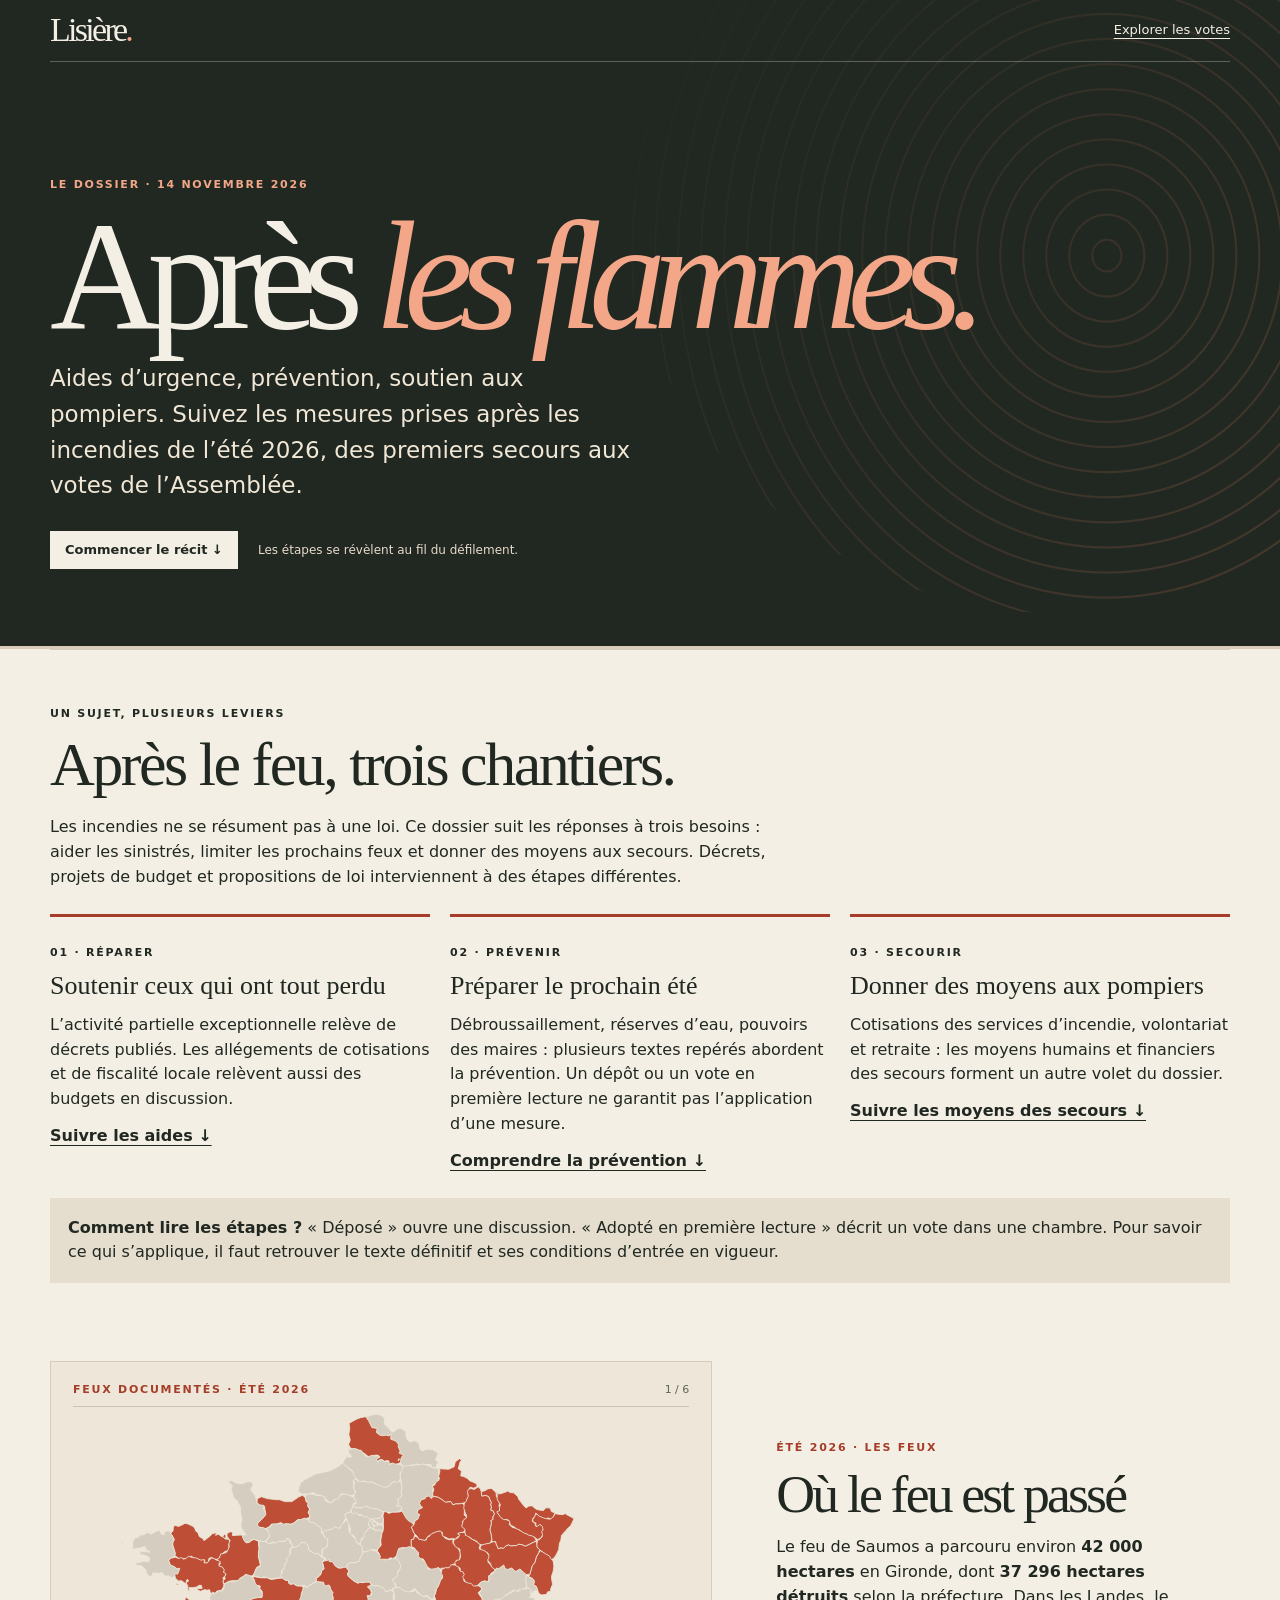
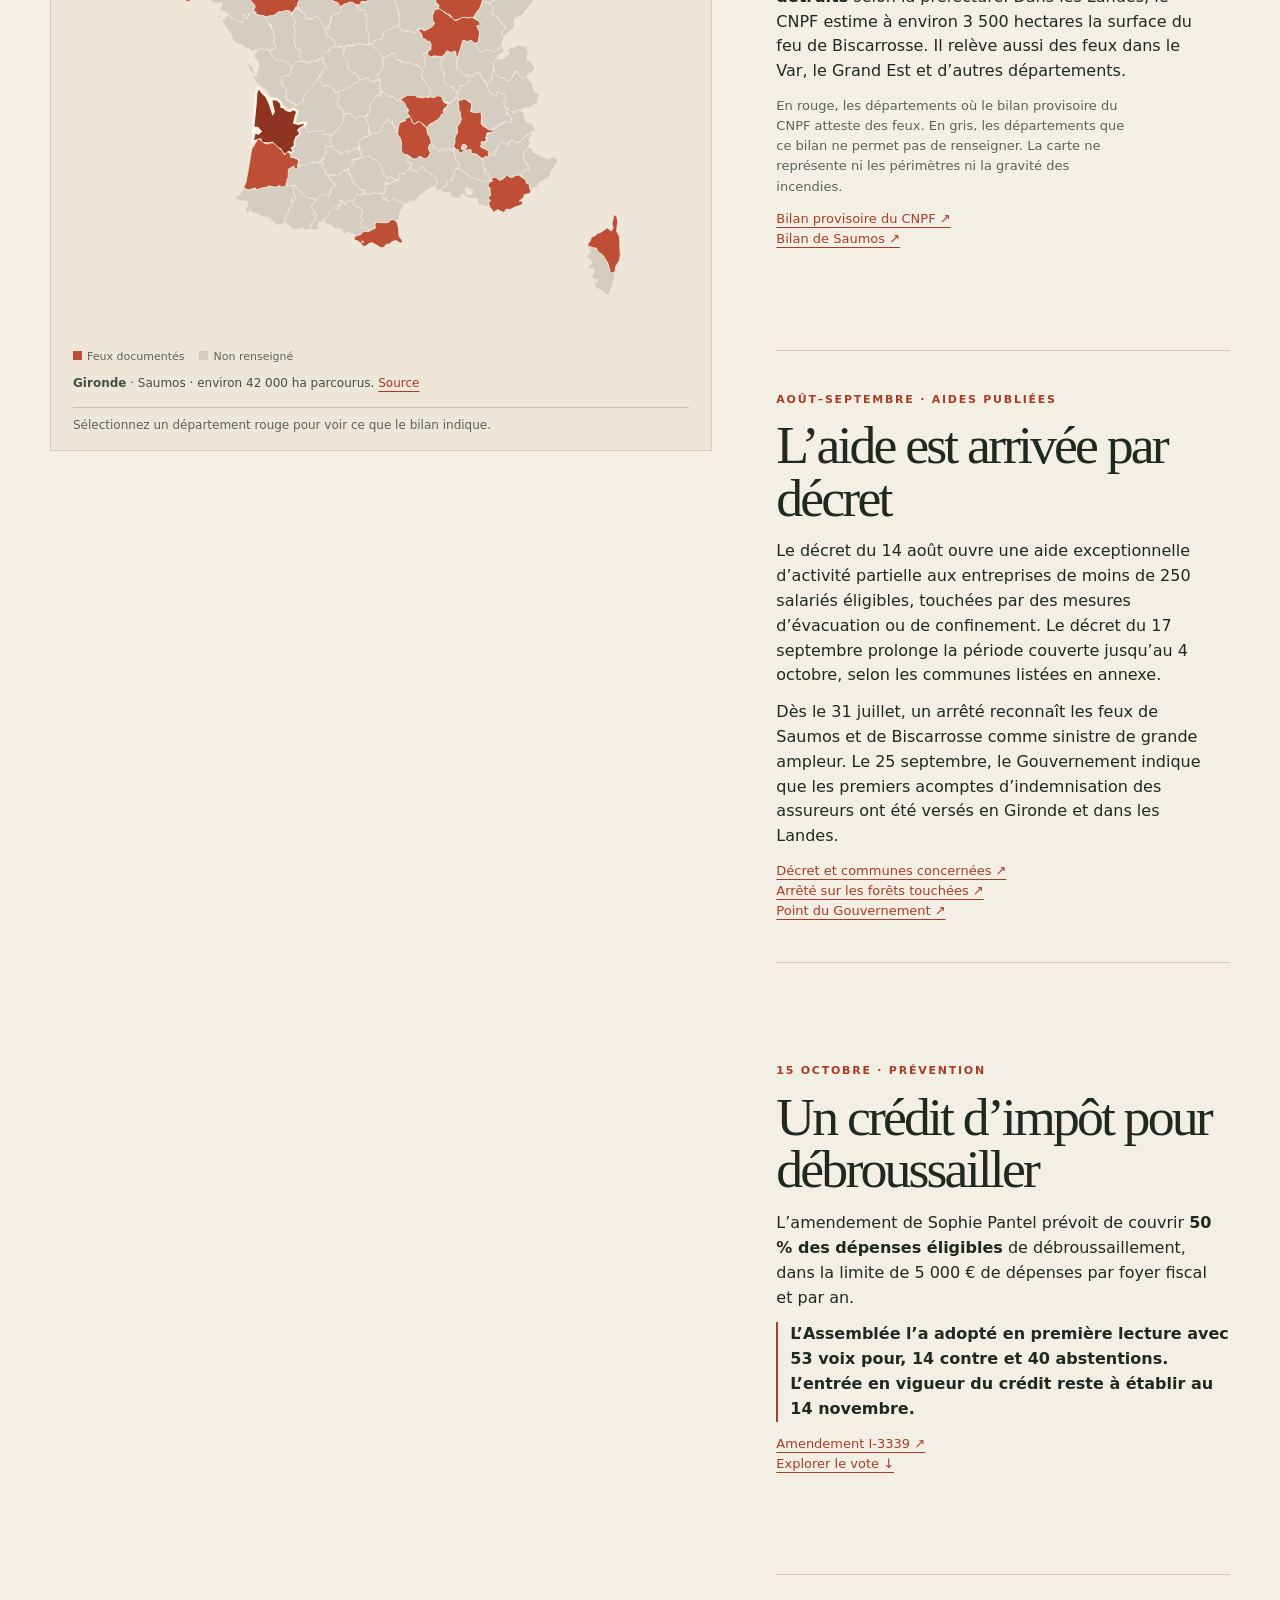
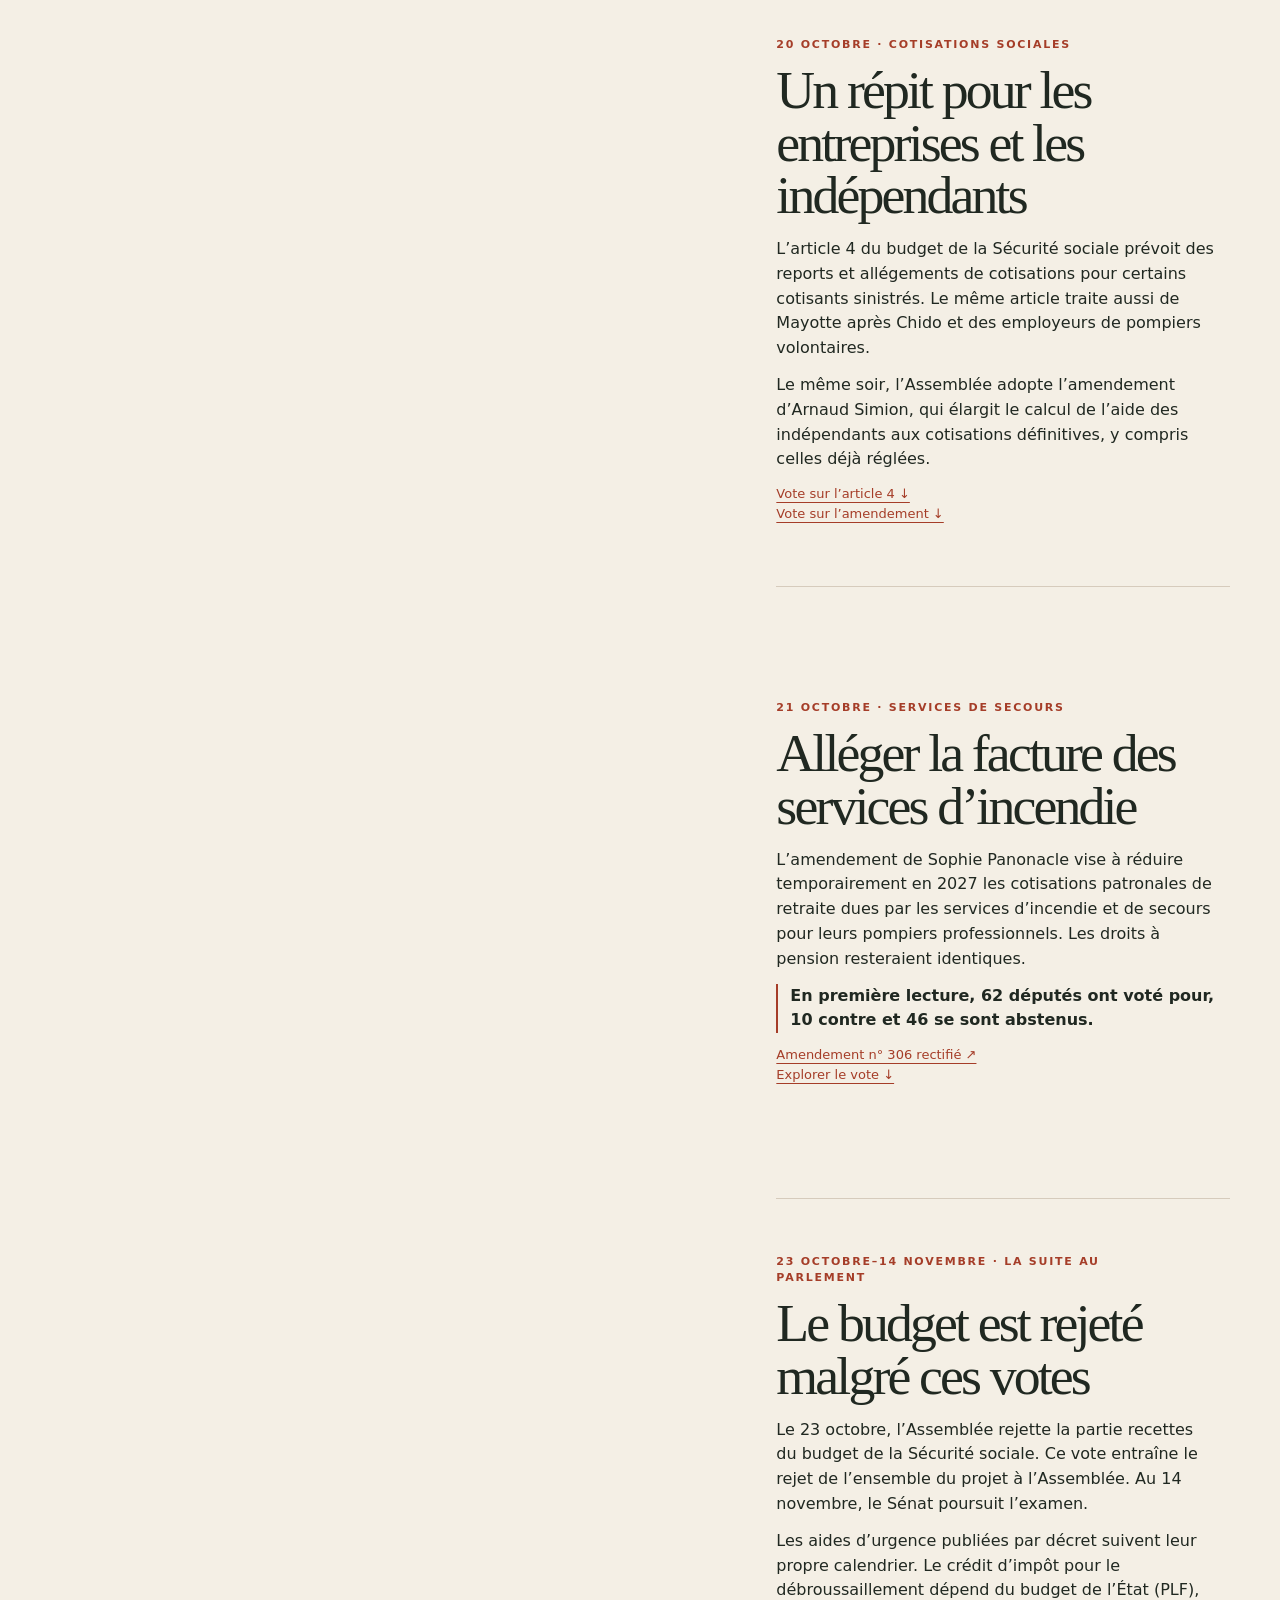
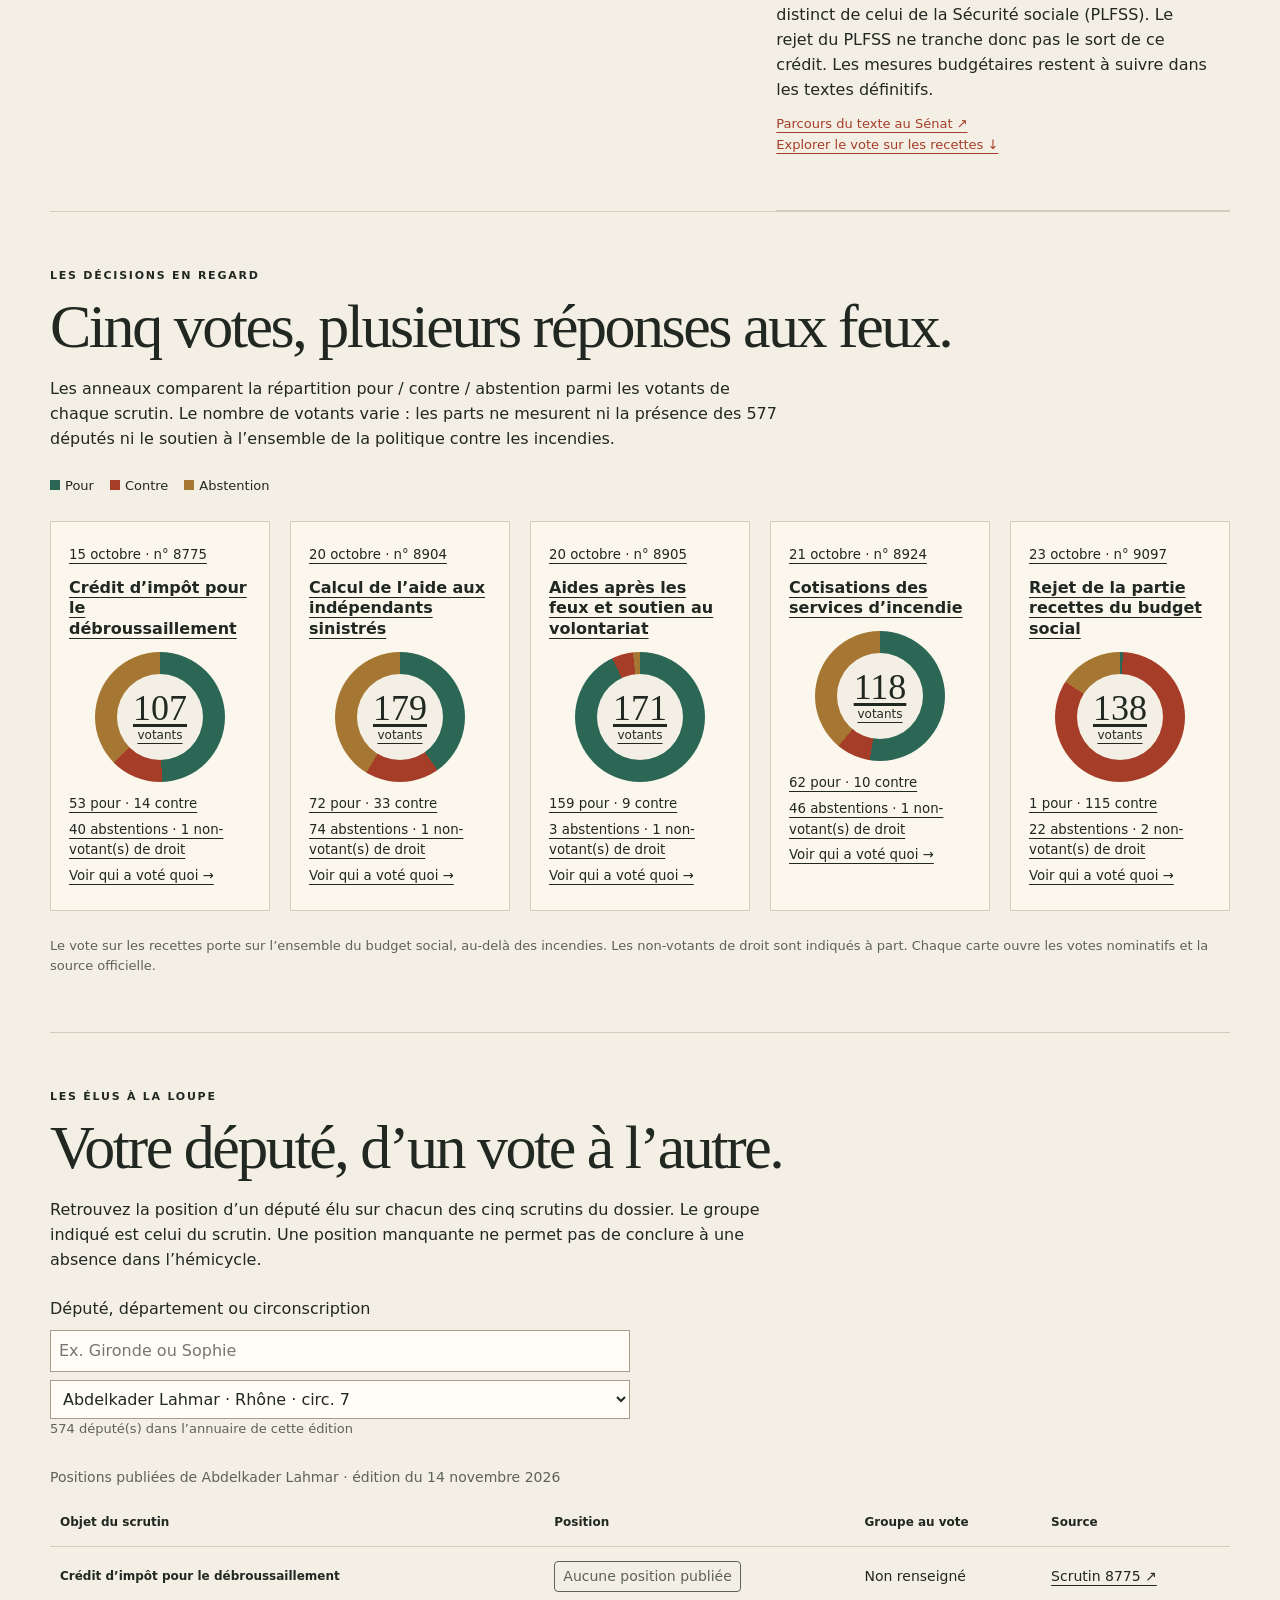
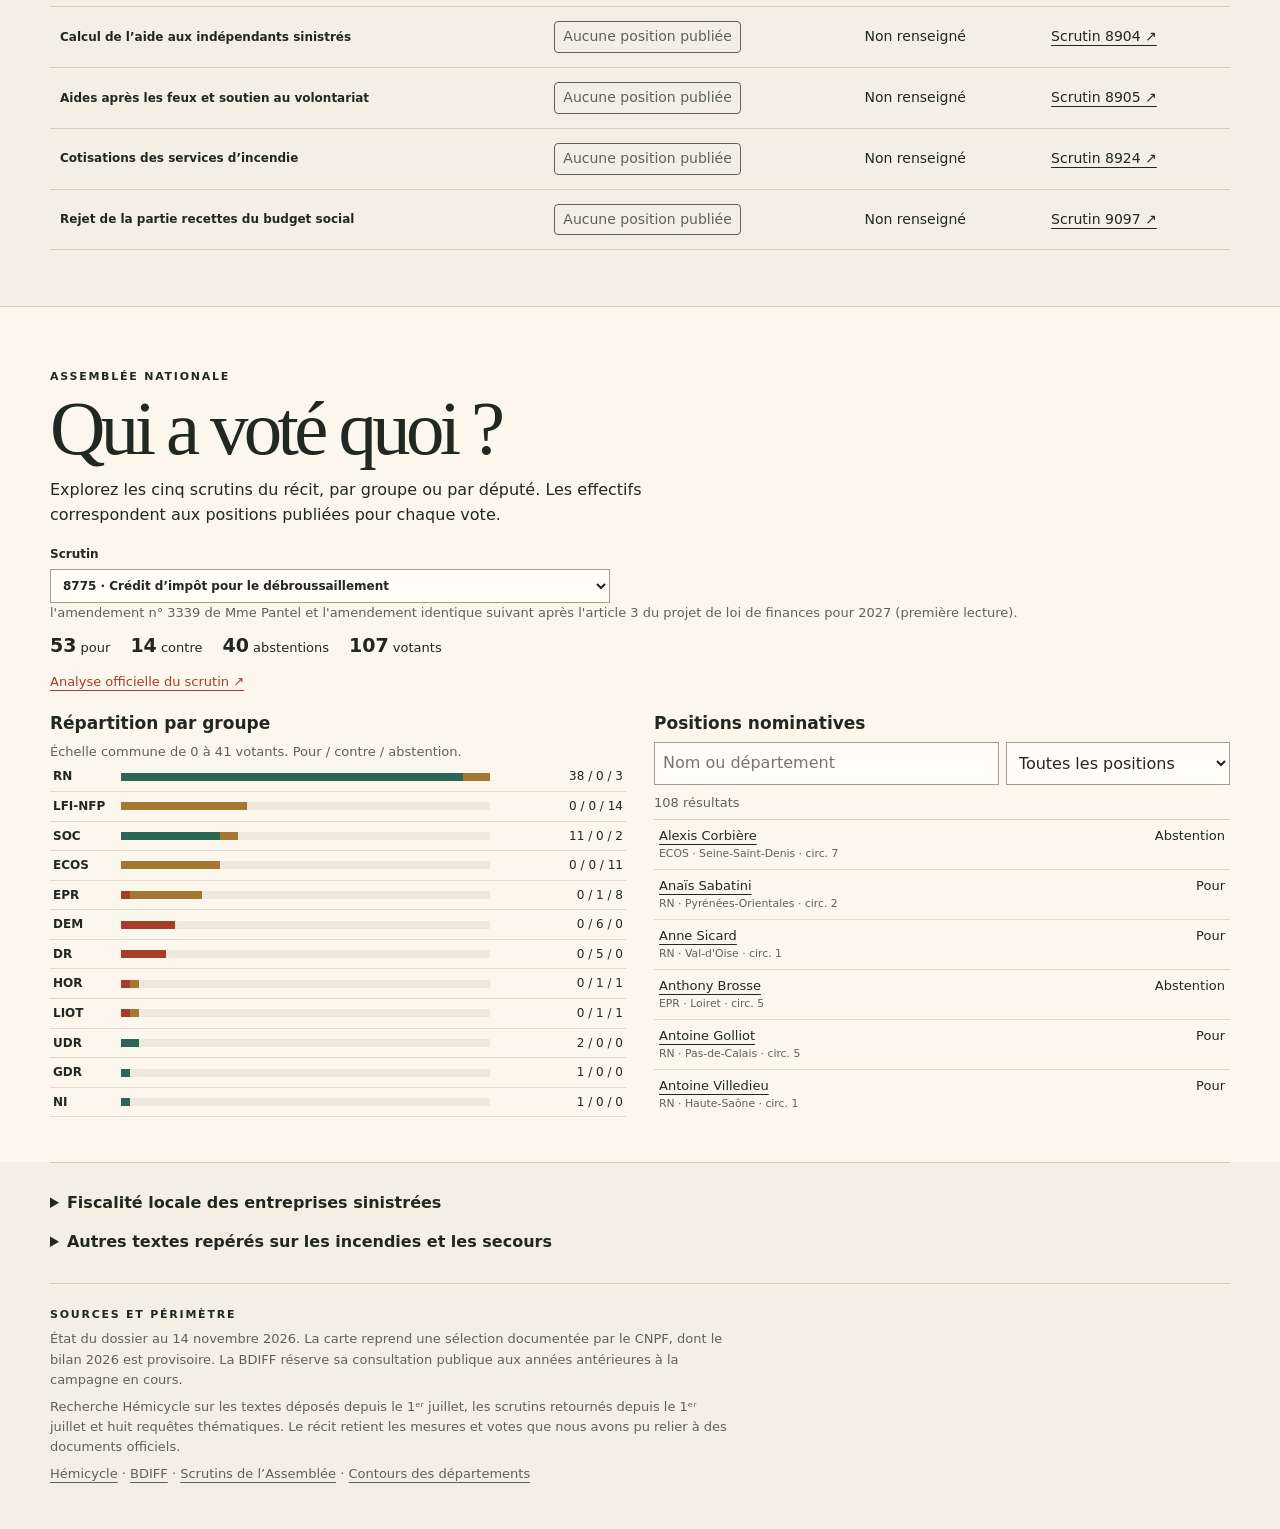
==== commit 50c56b47: "Enrichit le dossier incendies avec panorama des votes et parcours des députés" ====
--- a/frontend/index.html
+++ b/frontend/index.html
@@ -16,6 +16,8 @@
 .explore{border-top:1px solid #d6cbbc;padding:62px 0 45px;background:#fbf7ed}.explore h2{font:400 clamp(38px,6vw,77px)/.94 var(--serif);letter-spacing:-.06em;margin:8px 0 13px}.explore .description{max-width:680px;margin-bottom:18px}.ballot-control,.search-label{display:grid;gap:5px;font-size:12px;font-weight:700}.ballot-control{max-width:560px}.votes-layout{display:grid;grid-template-columns:1fr 1fr;gap:28px;margin-top:16px}.votes-layout h3{font-size:17px;margin:6px 0 9px}.numbers{display:flex;gap:10px 20px;flex-wrap:wrap;font-size:13px;margin:8px 0}.numbers strong{font-size:19px}.chart-row{width:100%;display:grid;grid-template-columns:60px minmax(40px,1fr) 125px;align-items:center;gap:8px;text-align:left;background:transparent;border:0;border-bottom:1px solid #e2d9ca;padding:5px 3px;font-size:12px}.chart-row:hover,.chart-row[aria-pressed=true]{background:#eae0d1}.chart-row .strip{height:8px;background:#eee8dd}.chart-row i{height:100%;display:block}.chart-row span:last-child{text-align:right;font-variant-numeric:tabular-nums}.filters{display:grid;grid-template-columns:minmax(0,1fr) minmax(105px,.65fr);gap:7px;margin:8px 0}input,select{background:#fffdf6;border:1px solid #a59b8e;padding:8px;max-width:100%;width:100%;min-width:0}.names{max-height:290px;overflow:auto;border-top:1px solid #d9cebe;margin:6px 0 0;list-style:none;padding:0}.names li{display:flex;justify-content:space-between;gap:8px;border-bottom:1px solid #e2d9ca;padding:6px 5px;font-size:13px}.names small{display:block;color:var(--dull)}.names li>span:last-child{text-align:right}.text-bank{border-top:1px solid #d6cbbc;padding:28px 0}.text-bank summary{font-weight:750;cursor:pointer}.text-bank details + details{margin-top:14px}.text-bank details p{margin:8px 0}.text-bank ul{padding-left:21px}.text-bank li{margin:7px 0}.text-bank a{color:var(--rust)}.method{padding:16px 0 38px;border-top:1px solid #d6cbbc}.method p{max-width:82ch;margin:7px 0}.no-js .stage{display:none}.no-js .story{display:block}.no-js .step{min-height:auto}.no-js #votes-ui{display:none}
 @media(max-width:760px){.wrap{width:calc(100% - 32px)}.mast{min-height:52px}.logo{font-size:29px}.coverbody{padding:46px 0 39px}.cover h1{font-size:clamp(57px,15vw,102px)}.cover-orbit{width:100vw;height:100vw;top:-8vw;right:-45vw}.story{display:block}.stage{z-index:2;top:3px;margin:0 -16px;height:clamp(260px,43svh,390px);min-height:0;padding:8px 14px 9px;border-inline:0;box-shadow:0 3px 9px #32221614}.stage-top{padding-bottom:4px}.stage-foot{min-height:0;padding-top:4px;font-size:11px}.map-tip{font-size:11px;min-height:28px;line-height:1.35}.map-legend{font-size:10px;padding-bottom:0}.step{min-height:55svh;padding:22px 0;scroll-margin-top:45svh}.step h2{font-size:clamp(34px,8vw,51px);margin-bottom:10px}.step p{font-size:15px}.step .source{font-size:12px}.display{padding-inline:6%}.display b{font-size:clamp(45px,11vw,76px)}.display h3{font-size:27px;margin:8px 0}.display .strip{margin-top:13px}.display p{font-size:12px}.votes-layout{grid-template-columns:1fr;gap:17px}.explore{padding:41px 0 32px}.filters input,.filters select{font-size:16px}.chart-row{padding-block:8px}}
 @media(prefers-reduced-motion:reduce){html{scroll-behavior:auto}.stage-body.enter{animation:none}.stage{position:static}.story{display:block}.step{min-height:auto;scroll-margin-top:8px}.map-wrap svg{max-height:410px}}
+
+.report-section{padding:56px 0;border-top:1px solid #d6cbbc}.report-section h2{font:400 clamp(34px,5vw,62px)/1 var(--serif);letter-spacing:-.04em;margin:12px 0 20px}.report-section h3{font:400 26px/1.1 var(--serif);margin:10px 0}.report-section .lede{max-width:72ch;margin-bottom:24px}.chapter-grid,.donut-grid{display:grid;grid-template-columns:repeat(3,minmax(0,1fr));gap:20px}.chapter{border-top:3px solid var(--rust);padding-top:16px}.chapter p{margin:12px 0}.chapter a{font-weight:700}.donut-grid{grid-template-columns:repeat(auto-fit,minmax(190px,1fr));margin:25px 0}.vote-card{border:1px solid #d6cbbc;background:#fbf7ed;padding:18px;text-align:left;color:var(--ink)}.vote-card:hover,.vote-card:focus-visible{background:#eae0d1}.vote-card strong{display:block;margin:12px 0;line-height:1.3}.donut{width:130px;height:130px;border-radius:50%;display:grid;place-items:center;margin:12px auto}.donut span{background:var(--paper);border-radius:50%;width:86px;height:86px;display:grid;place-content:center;text-align:center;font-size:12px}.donut b{font:36px/1 var(--serif)}.legend{display:flex;gap:16px;flex-wrap:wrap;font-size:13px}.legend i{display:inline-block;width:10px;height:10px;margin-right:5px}.vote-card small{display:block;margin:5px 0}.table-scroll{overflow-x:auto;margin-top:18px}table{border-collapse:collapse;width:100%;font-size:14px}th,td{padding:14px 10px;border-bottom:1px solid #d6cbbc;text-align:left}th{font-size:12px}caption{text-align:left;margin:10px 0;color:var(--dull)}.vote-badge{display:inline-block;padding:4px 8px;border:1px solid currentColor;border-radius:4px;white-space:nowrap}.vote-0{color:#225744}.vote-1{color:#943520}.vote-2{color:#75521c}.vote-3,.vote-missing{color:#5d6357}.actor-pick{max-width:580px;display:grid;gap:8px}.readout{background:#e5ddce;padding:18px;margin-top:24px}.no-js .dynamic-section{display:none}@media(max-width:760px){.chapter-grid{grid-template-columns:1fr}.report-section{padding:35px 0}.donut-grid{grid-template-columns:repeat(2,minmax(0,1fr));gap:10px}.vote-card{padding:12px}.donut{width:110px;height:110px}.donut span{width:74px;height:74px}}
 </style>
 </head>
 <body>
@@ -32,6 +34,16 @@
 </section>
 <div class="progress" aria-hidden="true"><span id="progress"></span></div>
 <main>
+<section class="report-section wrap" id="reponses">
+<p class="eyebrow">Un sujet, plusieurs leviers</p><h2>Après le feu, trois chantiers.</h2>
+<p class="lede">Les incendies ne se résument pas à une loi. Ce dossier suit les réponses à trois besoins : aider les sinistrés, limiter les prochains feux et donner des moyens aux secours. Décrets, projets de budget et propositions de loi interviennent à des étapes différentes.</p>
+<div class="chapter-grid">
+<article class="chapter"><p class="eyebrow">01 · Réparer</p><h3>Soutenir ceux qui ont tout perdu</h3><p>L’activité partielle exceptionnelle relève de décrets publiés. Les allégements de cotisations et de fiscalité locale relèvent aussi des budgets en discussion.</p><a href="#aides">Suivre les aides ↓</a></article>
+<article class="chapter"><p class="eyebrow">02 · Prévenir</p><h3>Préparer le prochain été</h3><p>Débroussaillement, réserves d’eau, pouvoirs des maires : plusieurs textes repérés abordent la prévention. Un dépôt ou un vote en première lecture ne garantit pas l’application d’une mesure.</p><a href="#prevenir">Comprendre la prévention ↓</a></article>
+<article class="chapter"><p class="eyebrow">03 · Secourir</p><h3>Donner des moyens aux pompiers</h3><p>Cotisations des services d’incendie, volontariat et retraite : les moyens humains et financiers des secours forment un autre volet du dossier.</p><a href="#pompiers">Suivre les moyens des secours ↓</a></article>
+</div><p class="readout"><strong>Comment lire les étapes ?</strong> « Déposé » ouvre une discussion. « Adopté en première lecture » décrit un vote dans une chambre. Pour savoir ce qui s’applique, il faut retrouver le texte définitif et ses conditions d’entrée en vigueur.</p>
+</section>
+
 <div class="story wrap" id="recit">
 <figure class="stage" aria-label="Illustration du récit">
 <div class="stage-top"><span class="eyebrow" id="stage-label">Le territoire</span><span id="stage-index"></span></div>
@@ -84,12 +96,14 @@
 <p class="eyebrow">23 octobre–14 novembre · La suite au Parlement</p>
 <h2>Le budget est rejeté malgré ces votes</h2>
 <p>Le 23 octobre, l’Assemblée rejette la partie recettes du budget de la Sécurité sociale. Ce vote entraîne le rejet de l’ensemble du projet à l’Assemblée. Au 14 novembre, le Sénat poursuit l’examen.</p>
-<p>Les aides d’urgence publiées par décret suivent leur propre calendrier. Les mesures budgétaires évoquées ici restent à suivre dans les textes définitifs.</p>
+<p>Les aides d’urgence publiées par décret suivent leur propre calendrier. Le crédit d’impôt pour le débroussaillement dépend du budget de l’État (PLF), distinct de celui de la Sécurité sociale (PLFSS). Le rejet du PLFSS ne tranche donc pas le sort de ce crédit. Les mesures budgétaires restent à suivre dans les textes définitifs.</p>
 <a class="source" href="https://www.senat.fr/travaux-parlementaires/textes-legislatifs/la-loi-en-clair/projet-de-loi-de-financement-de-la-securite-sociale-pour-2027.html">Parcours du texte au Sénat ↗</a>
 <a class="source" href="#scrutins" data-ballot="9097">Explorer le vote sur les recettes ↓</a>
 </article>
 </div>
 </div>
+<section class="report-section wrap dynamic-section" id="panorama"><p class="eyebrow">Les décisions en regard</p><h2>Cinq votes, plusieurs réponses aux feux.</h2><p class="lede">Les anneaux comparent la répartition pour / contre / abstention parmi les votants de chaque scrutin. Le nombre de votants varie : les parts ne mesurent ni la présence des 577 députés ni le soutien à l’ensemble de la politique contre les incendies.</p><div class="legend"><span><i class="pos0"></i>Pour</span><span><i class="pos1"></i>Contre</span><span><i class="pos2"></i>Abstention</span></div><div id="vote-panorama" class="donut-grid"></div><p class="muted">Le vote sur les recettes porte sur l’ensemble du budget social, au-delà des incendies. Les non-votants de droit sont indiqués à part. Chaque carte ouvre les votes nominatifs et la source officielle.</p></section>
+<section class="report-section wrap dynamic-section" id="parcours"><p class="eyebrow">Les élus à la loupe</p><h2>Votre député, d’un vote à l’autre.</h2><p class="lede">Retrouvez la position d’un député élu sur chacun des cinq scrutins du dossier. Le groupe indiqué est celui du scrutin. Une position manquante ne permet pas de conclure à une absence dans l’hémicycle.</p><label class="actor-pick">Député, département ou circonscription<input id="actor-search" type="search" placeholder="Ex. Gironde ou Sophie" autocomplete="off"><select id="actor-choice" aria-label="Choisir un député"></select></label><p id="actor-count" class="muted" role="status"></p><div id="actor-record" class="table-scroll"></div></section>
 <section class="explore" id="scrutins">
 <div class="wrap">
 <p class="eyebrow">Assemblée nationale</p>
@@ -353,6 +367,41 @@
     byId('texts').innerHTML = data.texts.map(row => '<li><a href="' + escape(row.source.url) + '">' +
       escape(row.titre_court || row.titre) + '</a> <span class="muted">· ' +
       escape(row.date_depot.slice(0,10)) + '</span></li>').join('');
+    const orderedBallots = Object.keys(ballotNames);
+    byId('vote-panorama').innerHTML = orderedBallots.map(number => {
+      const vote = ballots[number], total = numberVoters(vote);
+      const a = total ? vote.totals[0]/total*100 : 0;
+      const b = total ? (vote.totals[0]+vote.totals[1])/total*100 : 0;
+      return '<a class="vote-card" href="#scrutins" data-overview="' + number + '"><small>' + date.format(new Date(vote.date+'T12:00:00Z')) + ' · n° ' + number + '</small><strong>' + escape(ballotNames[number]) + '</strong><div class="donut" aria-hidden="true" style="background:conic-gradient(var(--green) 0 ' + a + '%,var(--rust) ' + a + '% ' + b + '%,var(--amber) ' + b + '% 100%)"><span><b>' + total + '</b>votants</span></div><small>' + vote.totals[0] + ' pour · ' + vote.totals[1] + ' contre</small><small>' + vote.totals[2] + ' abstentions · ' + vote.totals[3] + ' non-votant(s) de droit</small><small>Voir qui a voté quoi →</small></a>';
+    }).join('');
+    byId('vote-panorama').addEventListener('click', event => {
+      const link = event.target.closest('[data-overview]');
+      if (link) { byId('person').value = ''; chooseVote(link.dataset.overview); }
+    });
+    function renderActor() {
+      const id = byId('actor-choice').value;
+      if (!id) { byId('actor-record').textContent = 'Aucun député ne correspond à cette recherche.'; return; }
+      byId('actor-record').innerHTML = '<table><caption>Positions publiées de ' + escape(data.actors[id][0]) + ' · édition du 14 novembre 2026</caption><thead><tr><th scope="col">Objet du scrutin</th><th scope="col">Position</th><th scope="col">Groupe au vote</th><th scope="col">Source</th></tr></thead><tbody>' + orderedBallots.map(number => {
+        const vote = ballots[number], row = vote.votes.find(row => row[0] === id);
+        const group = row ? vote.groups.find(group => group[0] === row[1]) : null;
+        return '<tr><th scope="row">' + escape(ballotNames[number]) + '</th><td><span class="vote-badge vote-' + (row ? row[2] : 'missing') + '">' + (row ? positionNames[row[2]] : 'Aucune position publiée') + '</span></td><td>' + escape(group ? group[2] : 'Non renseigné') + '</td><td><a href="' + escape(vote.source) + '">Scrutin ' + number + ' ↗</a></td></tr>';
+      }).join('') + '</tbody></table>';
+    }
+    function filterActors() {
+      const previous = byId('actor-choice').value;
+      const terms = norm(byId('actor-search').value).split(' ').filter(Boolean);
+      const ids = Object.keys(data.actors).filter(id => {
+        const [name,,department,circ] = data.actors[id];
+        return terms.every(term => norm(name+' '+department+' '+circ).includes(term));
+      }).sort((a,b) => namesOrder.compare(data.actors[a][0],data.actors[b][0]));
+      byId('actor-choice').innerHTML = ids.map(id => '<option value="' + escape(id) + '">' + escape(data.actors[id][0]+' · '+data.actors[id][2]+' · circ. '+data.actors[id][3]) + '</option>').join('');
+      if (ids.includes(previous)) byId('actor-choice').value = previous;
+      byId('actor-count').textContent = ids.length + ' député(s) dans l’annuaire de cette édition';
+      renderActor();
+    }
+    byId('actor-search').addEventListener('input',filterActors);
+    byId('actor-choice').addEventListener('change',renderActor);
+    filterActors();
     chooseVote('8775');
     renderScene(0);
     document.documentElement.classList.remove('no-js');
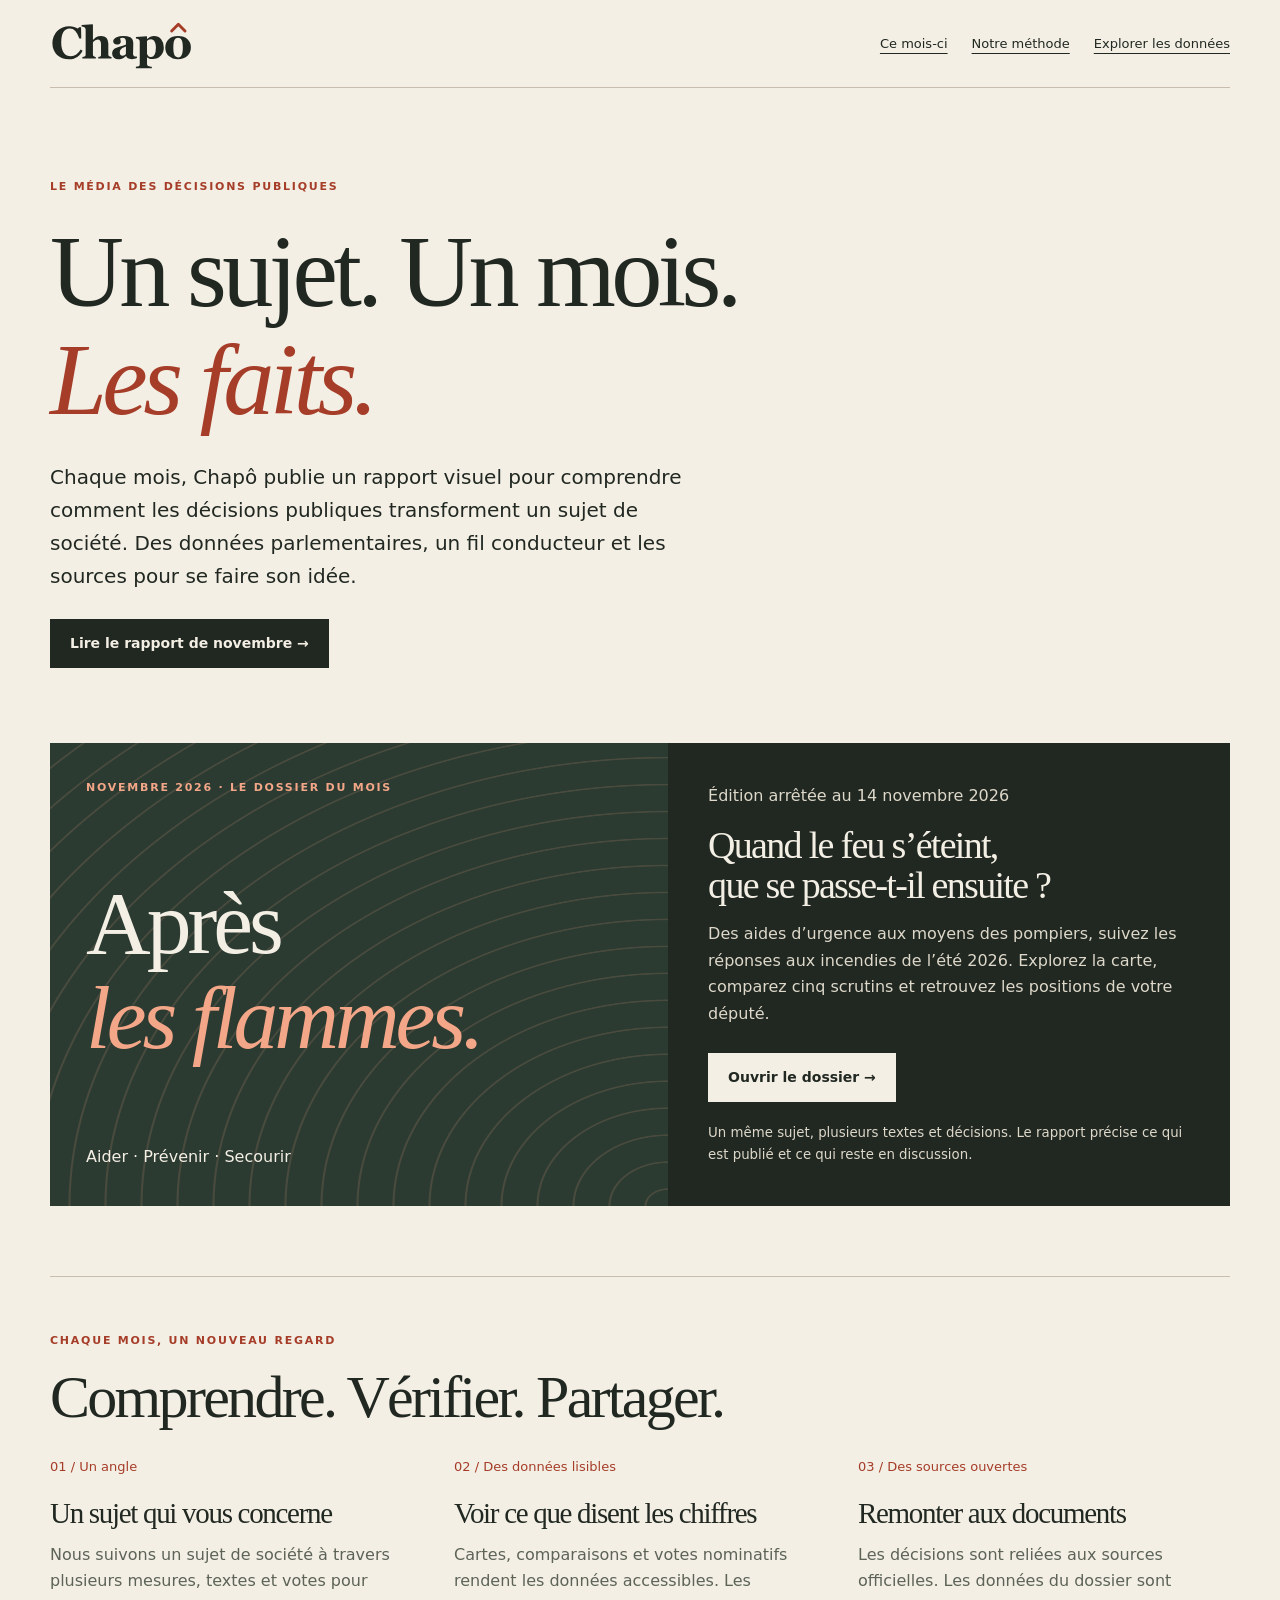
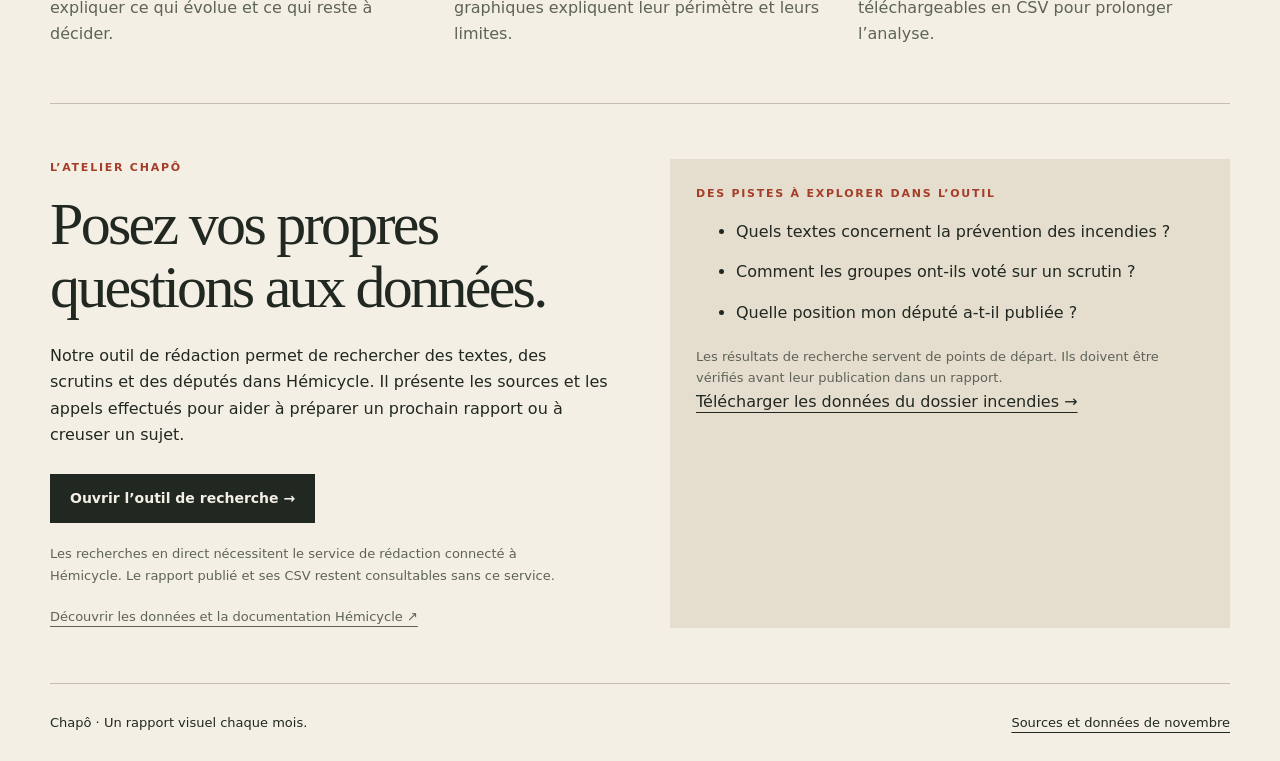
==== commit e5acf8f5: "Crée l’accueil mensuel Chapô et les exports CSV du dossier incendies" ====
--- a/frontend/index.html
+++ b/frontend/index.html
@@ -1,420 +1,4 @@
 <!doctype html>
-<html lang="fr" class="no-js">
-<head>
-<meta charset="utf-8">
-<meta name="viewport" content="width=device-width,initial-scale=1">
-<meta name="theme-color" content="#202821">
-<title>Après les flammes — Lisière</title>
-<style>
-:root{--ink:#202821;--paper:#f4efe5;--soft:#e5ddce;--dull:#5d6357;--rust:#a53d28;--peach:#f4a788;--fire:#be4f36;--green:#2c6756;--amber:#a67733;--serif:"Instrument Serif",Georgia,serif;--sans:"DM Sans",system-ui,sans-serif}
-*{box-sizing:border-box}html{scroll-behavior:smooth}body{margin:0;background:var(--paper);color:var(--ink);font:16px/1.55 var(--sans)}h1,h2,h3,p,figure{margin:0}h1,h2,h3{line-height:1.05}a{color:inherit;text-underline-offset:4px}button,input,select{font:inherit;color:inherit}button{cursor:pointer}button:focus-visible,a:focus-visible,input:focus-visible,select:focus-visible,summary:focus-visible{outline:3px solid #a85436;outline-offset:4px}[hidden]{display:none!important}.wrap{width:min(1180px,calc(100% - 60px));margin:auto}.eyebrow{font:750 11px/1.4 var(--sans);text-transform:uppercase;letter-spacing:.16em}.source{font-size:13px;color:var(--rust);display:inline-block}.muted{color:var(--dull);font-size:13px}.skip{position:absolute;top:-60px;left:15px;z-index:8;background:white;padding:9px}.skip:focus{top:8px}
-.cover{background:var(--ink);color:var(--paper);position:relative;overflow:hidden}.mast{position:relative;display:flex;align-items:center;justify-content:space-between;min-height:62px;border-bottom:1px solid #f4efe549;z-index:1}.logo{font:34px/.95 var(--serif);letter-spacing:-.08em}.logo span{color:var(--peach)}.mast a{font-size:13px}.coverbody{position:relative;padding:clamp(55px,9vw,140px) 0 clamp(42px,6vw,92px);z-index:1}.cover h1{font:400 clamp(65px,12vw,176px)/.8 var(--serif);letter-spacing:-.087em;margin:22px 0 24px}.cover h1 em{color:var(--peach);font-weight:400}.cover .intro{font-size:clamp(16px,2vw,23px);max-width:590px;color:#f1e7d6}.cover .eyebrow{color:var(--peach)}.coverfoot{margin-top:27px;display:flex;align-items:center;gap:20px;flex-wrap:wrap}.coverfoot a{background:var(--paper);color:var(--ink);padding:9px 15px;font-weight:750;font-size:13px;text-decoration:none}.coverfoot span{font-size:12px;color:#e8dacc}.cover-orbit{position:absolute;pointer-events:none;right:-18vw;top:-22vw;width:70vw;height:70vw;border-radius:50%;opacity:.3;background:repeating-radial-gradient(ellipse at 55% 60%,transparent 0 13px,#a9634e 14px 15px,transparent 16px 23px);mask-image:linear-gradient(120deg,transparent 12%,black 88%)}
-.progress{height:3px;background:#d9ccbb;position:sticky;z-index:5;top:0}.progress span{display:block;height:100%;width:0;background:var(--fire)}
-.story{position:relative;display:grid;grid-template-columns:minmax(0,1.46fr) minmax(0,1fr);gap:clamp(24px,5vw,78px);align-items:start}.stage{grid-column:1;grid-row:1;position:sticky;top:24px;height:min(690px,calc(100vh - 48px));min-height:490px;display:grid;grid-template-rows:auto minmax(0,1fr) auto;padding:19px 22px 16px;margin:22px 0;border:1px solid #d6cbbc;background:#eee7d9}.stage-top{display:flex;align-items:center;justify-content:space-between;gap:8px;border-bottom:1px solid #cfc2b1;padding-bottom:8px}.stage-top .eyebrow{color:var(--rust)}.stage-top span:last-child{font-size:11px;color:var(--dull);font-variant-numeric:tabular-nums}.stage-body{position:relative;min-height:0;display:grid;align-items:center;justify-items:center}.stage-body.enter{animation:appear .34s ease both}@keyframes appear{from{opacity:.28;transform:translateY(6px)}to{opacity:1;transform:translateY(0)}}.stage-foot{font-size:12px;color:var(--dull);min-height:24px;border-top:1px solid #cfc2b1;padding-top:8px}.steps{grid-column:2;grid-row:1}.step{min-height:68vh;display:grid;align-content:center;border-bottom:1px solid #d6cbbc;padding:32px 0;scroll-margin-top:24px}.step .eyebrow{color:var(--rust);margin-bottom:12px}.step h2{font:400 clamp(34px,4.2vw,62px)/.98 var(--serif);letter-spacing:-.053em;margin-bottom:15px}.step p{max-width:43ch;margin-bottom:12px}.step .source{margin-right:8px}.step-callout{padding-left:12px;border-left:2px solid var(--rust);font-weight:650}
-.map-wrap{display:grid;grid-template-rows:minmax(0,1fr) auto auto;height:100%;width:100%;min-height:0}.map-wrap svg{width:100%;height:100%;min-height:0;max-height:530px;display:block}.map-wrap path{fill:#d5cdbf;stroke:#eee7d9;stroke-width:.64}.map-wrap .hit{fill:var(--fire);cursor:pointer}.map-wrap .hit:hover,.map-wrap .hit:focus,.map-wrap .hit[aria-pressed=true]{fill:#8f3323;stroke:#fff5e5;stroke-width:2;outline:none}.map-legend{display:flex;gap:9px 15px;flex-wrap:wrap;font-size:11px;color:var(--dull);padding-bottom:4px}.map-legend i{display:inline-block;width:9px;height:9px;margin-right:5px;background:var(--fire)}.map-legend span:nth-child(2) i{background:#d5cdbf}.map-tip{font-size:12px;min-height:37px;padding:4px 0;color:#494e43}.map-tip a{color:var(--rust)}
-.display{width:100%;text-align:left;padding:10px 9%}.display b{display:block;font:400 clamp(47px,9vw,125px)/.89 var(--serif);letter-spacing:-.075em;color:var(--rust);overflow-wrap:anywhere}.display h3{font:400 clamp(23px,3.3vw,41px)/1.03 var(--serif);letter-spacing:-.025em;margin:13px 0}.display p{color:var(--dull);max-width:36ch;font-size:14px}.display .strip{margin-top:25px}.strip{height:13px;display:flex;overflow:hidden}.pos0{background:var(--green)}.pos1{background:var(--rust)}.pos2{background:var(--amber)}.pos3{background:#7c7f71}.display .labels{display:flex;justify-content:space-between;gap:10px;font-size:12px;margin-top:7px}.step .inline-stat{font-weight:750}
-.explore{border-top:1px solid #d6cbbc;padding:62px 0 45px;background:#fbf7ed}.explore h2{font:400 clamp(38px,6vw,77px)/.94 var(--serif);letter-spacing:-.06em;margin:8px 0 13px}.explore .description{max-width:680px;margin-bottom:18px}.ballot-control,.search-label{display:grid;gap:5px;font-size:12px;font-weight:700}.ballot-control{max-width:560px}.votes-layout{display:grid;grid-template-columns:1fr 1fr;gap:28px;margin-top:16px}.votes-layout h3{font-size:17px;margin:6px 0 9px}.numbers{display:flex;gap:10px 20px;flex-wrap:wrap;font-size:13px;margin:8px 0}.numbers strong{font-size:19px}.chart-row{width:100%;display:grid;grid-template-columns:60px minmax(40px,1fr) 125px;align-items:center;gap:8px;text-align:left;background:transparent;border:0;border-bottom:1px solid #e2d9ca;padding:5px 3px;font-size:12px}.chart-row:hover,.chart-row[aria-pressed=true]{background:#eae0d1}.chart-row .strip{height:8px;background:#eee8dd}.chart-row i{height:100%;display:block}.chart-row span:last-child{text-align:right;font-variant-numeric:tabular-nums}.filters{display:grid;grid-template-columns:minmax(0,1fr) minmax(105px,.65fr);gap:7px;margin:8px 0}input,select{background:#fffdf6;border:1px solid #a59b8e;padding:8px;max-width:100%;width:100%;min-width:0}.names{max-height:290px;overflow:auto;border-top:1px solid #d9cebe;margin:6px 0 0;list-style:none;padding:0}.names li{display:flex;justify-content:space-between;gap:8px;border-bottom:1px solid #e2d9ca;padding:6px 5px;font-size:13px}.names small{display:block;color:var(--dull)}.names li>span:last-child{text-align:right}.text-bank{border-top:1px solid #d6cbbc;padding:28px 0}.text-bank summary{font-weight:750;cursor:pointer}.text-bank details + details{margin-top:14px}.text-bank details p{margin:8px 0}.text-bank ul{padding-left:21px}.text-bank li{margin:7px 0}.text-bank a{color:var(--rust)}.method{padding:16px 0 38px;border-top:1px solid #d6cbbc}.method p{max-width:82ch;margin:7px 0}.no-js .stage{display:none}.no-js .story{display:block}.no-js .step{min-height:auto}.no-js #votes-ui{display:none}
-@media(max-width:760px){.wrap{width:calc(100% - 32px)}.mast{min-height:52px}.logo{font-size:29px}.coverbody{padding:46px 0 39px}.cover h1{font-size:clamp(57px,15vw,102px)}.cover-orbit{width:100vw;height:100vw;top:-8vw;right:-45vw}.story{display:block}.stage{z-index:2;top:3px;margin:0 -16px;height:clamp(260px,43svh,390px);min-height:0;padding:8px 14px 9px;border-inline:0;box-shadow:0 3px 9px #32221614}.stage-top{padding-bottom:4px}.stage-foot{min-height:0;padding-top:4px;font-size:11px}.map-tip{font-size:11px;min-height:28px;line-height:1.35}.map-legend{font-size:10px;padding-bottom:0}.step{min-height:55svh;padding:22px 0;scroll-margin-top:45svh}.step h2{font-size:clamp(34px,8vw,51px);margin-bottom:10px}.step p{font-size:15px}.step .source{font-size:12px}.display{padding-inline:6%}.display b{font-size:clamp(45px,11vw,76px)}.display h3{font-size:27px;margin:8px 0}.display .strip{margin-top:13px}.display p{font-size:12px}.votes-layout{grid-template-columns:1fr;gap:17px}.explore{padding:41px 0 32px}.filters input,.filters select{font-size:16px}.chart-row{padding-block:8px}}
-@media(prefers-reduced-motion:reduce){html{scroll-behavior:auto}.stage-body.enter{animation:none}.stage{position:static}.story{display:block}.step{min-height:auto;scroll-margin-top:8px}.map-wrap svg{max-height:410px}}
-
-.report-section{padding:56px 0;border-top:1px solid #d6cbbc}.report-section h2{font:400 clamp(34px,5vw,62px)/1 var(--serif);letter-spacing:-.04em;margin:12px 0 20px}.report-section h3{font:400 26px/1.1 var(--serif);margin:10px 0}.report-section .lede{max-width:72ch;margin-bottom:24px}.chapter-grid,.donut-grid{display:grid;grid-template-columns:repeat(3,minmax(0,1fr));gap:20px}.chapter{border-top:3px solid var(--rust);padding-top:16px}.chapter p{margin:12px 0}.chapter a{font-weight:700}.donut-grid{grid-template-columns:repeat(auto-fit,minmax(190px,1fr));margin:25px 0}.vote-card{border:1px solid #d6cbbc;background:#fbf7ed;padding:18px;text-align:left;color:var(--ink)}.vote-card:hover,.vote-card:focus-visible{background:#eae0d1}.vote-card strong{display:block;margin:12px 0;line-height:1.3}.donut{width:130px;height:130px;border-radius:50%;display:grid;place-items:center;margin:12px auto}.donut span{background:var(--paper);border-radius:50%;width:86px;height:86px;display:grid;place-content:center;text-align:center;font-size:12px}.donut b{font:36px/1 var(--serif)}.legend{display:flex;gap:16px;flex-wrap:wrap;font-size:13px}.legend i{display:inline-block;width:10px;height:10px;margin-right:5px}.vote-card small{display:block;margin:5px 0}.table-scroll{overflow-x:auto;margin-top:18px}table{border-collapse:collapse;width:100%;font-size:14px}th,td{padding:14px 10px;border-bottom:1px solid #d6cbbc;text-align:left}th{font-size:12px}caption{text-align:left;margin:10px 0;color:var(--dull)}.vote-badge{display:inline-block;padding:4px 8px;border:1px solid currentColor;border-radius:4px;white-space:nowrap}.vote-0{color:#225744}.vote-1{color:#943520}.vote-2{color:#75521c}.vote-3,.vote-missing{color:#5d6357}.actor-pick{max-width:580px;display:grid;gap:8px}.readout{background:#e5ddce;padding:18px;margin-top:24px}.no-js .dynamic-section{display:none}@media(max-width:760px){.chapter-grid{grid-template-columns:1fr}.report-section{padding:35px 0}.donut-grid{grid-template-columns:repeat(2,minmax(0,1fr));gap:10px}.vote-card{padding:12px}.donut{width:110px;height:110px}.donut span{width:74px;height:74px}}
-</style>
-</head>
-<body>
-<a class="skip" href="#recit">Aller au récit</a>
-<section class="cover" aria-label="Introduction">
-<div class="cover-orbit" aria-hidden="true"></div>
-<header class="mast wrap"><div class="logo">Lisière<span>.</span></div><a href="#scrutins">Explorer les votes</a></header>
-<div class="coverbody wrap">
-<p class="eyebrow">Le dossier · 14 novembre 2026</p>
-<h1>Après <em>les flammes.</em></h1>
-<p class="intro">Aides d’urgence, prévention, soutien aux pompiers. Suivez les mesures prises après les incendies de l’été 2026, des premiers secours aux votes de l’Assemblée.</p>
-<div class="coverfoot"><a href="#recit">Commencer le récit ↓</a><span>Les étapes se révèlent au fil du défilement.</span></div>
-</div>
-</section>
-<div class="progress" aria-hidden="true"><span id="progress"></span></div>
-<main>
-<section class="report-section wrap" id="reponses">
-<p class="eyebrow">Un sujet, plusieurs leviers</p><h2>Après le feu, trois chantiers.</h2>
-<p class="lede">Les incendies ne se résument pas à une loi. Ce dossier suit les réponses à trois besoins : aider les sinistrés, limiter les prochains feux et donner des moyens aux secours. Décrets, projets de budget et propositions de loi interviennent à des étapes différentes.</p>
-<div class="chapter-grid">
-<article class="chapter"><p class="eyebrow">01 · Réparer</p><h3>Soutenir ceux qui ont tout perdu</h3><p>L’activité partielle exceptionnelle relève de décrets publiés. Les allégements de cotisations et de fiscalité locale relèvent aussi des budgets en discussion.</p><a href="#aides">Suivre les aides ↓</a></article>
-<article class="chapter"><p class="eyebrow">02 · Prévenir</p><h3>Préparer le prochain été</h3><p>Débroussaillement, réserves d’eau, pouvoirs des maires : plusieurs textes repérés abordent la prévention. Un dépôt ou un vote en première lecture ne garantit pas l’application d’une mesure.</p><a href="#prevenir">Comprendre la prévention ↓</a></article>
-<article class="chapter"><p class="eyebrow">03 · Secourir</p><h3>Donner des moyens aux pompiers</h3><p>Cotisations des services d’incendie, volontariat et retraite : les moyens humains et financiers des secours forment un autre volet du dossier.</p><a href="#pompiers">Suivre les moyens des secours ↓</a></article>
-</div><p class="readout"><strong>Comment lire les étapes ?</strong> « Déposé » ouvre une discussion. « Adopté en première lecture » décrit un vote dans une chambre. Pour savoir ce qui s’applique, il faut retrouver le texte définitif et ses conditions d’entrée en vigueur.</p>
-</section>
-
-<div class="story wrap" id="recit">
-<figure class="stage" aria-label="Illustration du récit">
-<div class="stage-top"><span class="eyebrow" id="stage-label">Le territoire</span><span id="stage-index"></span></div>
-<div class="stage-body" id="stage-body"></div>
-<figcaption class="stage-foot" id="stage-foot"></figcaption>
-</figure>
-<div class="steps" id="steps">
-<article class="step" id="carte" data-scene="map">
-<p class="eyebrow">Été 2026 · Les feux</p>
-<h2>Où le feu est passé</h2>
-<p>Le feu de Saumos a parcouru environ <strong>42 000 hectares</strong> en Gironde, dont <strong>37 296 hectares détruits</strong> selon la préfecture. Dans les Landes, le CNPF estime à environ 3 500 hectares la surface du feu de Biscarrosse. Il relève aussi des feux dans le Var, le Grand Est et d’autres départements.</p>
-<p class="muted">En rouge, les départements où le bilan provisoire du CNPF atteste des feux. En gris, les départements que ce bilan ne permet pas de renseigner. La carte ne représente ni les périmètres ni la gravité des incendies.</p>
-<a class="source" href="https://www.cnpf.fr/actualites/feux-de-foret-un-ete-2026-hors-norme-le-cnpf-pleinement-mobilise">Bilan provisoire du CNPF ↗</a>
-<a class="source" href="https://www.gironde.gouv.fr/layout/set/print/Actualites/Communiques-de-presse/Communiques-de-presse-2026/Septembre-2026/Le-feu-de-Saumos-est-desormais-eteint">Bilan de Saumos ↗</a>
-</article>
-<article class="step" id="aides" data-scene="relief">
-<p class="eyebrow">Août–septembre · Aides publiées</p>
-<h2>L’aide est arrivée par décret</h2>
-<p>Le décret du 14 août ouvre une aide exceptionnelle d’activité partielle aux entreprises de moins de 250 salariés éligibles, touchées par des mesures d’évacuation ou de confinement. Le décret du 17 septembre prolonge la période couverte jusqu’au 4 octobre, selon les communes listées en annexe.</p>
-<p>Dès le 31 juillet, un arrêté reconnaît les feux de Saumos et de Biscarrosse comme sinistre de grande ampleur. Le 25 septembre, le Gouvernement indique que les premiers acomptes d’indemnisation des assureurs ont été versés en Gironde et dans les Landes.</p>
-<a class="source" href="https://www.legifrance.gouv.fr/jorf/id/JORFTEXT000054860173">Décret et communes concernées ↗</a>
-<a class="source" href="https://www.legifrance.gouv.fr/loda/id/JORFTEXT000054618751">Arrêté sur les forêts touchées ↗</a>
-<a class="source" href="https://www.info.gouv.fr/public/index.php/communique/incendies-en-gironde-et-dans-les-landes-l-etat-accelere-la-reconstruction">Point du Gouvernement ↗</a>
-</article>
-<article class="step" id="prevenir" data-scene="8775">
-<p class="eyebrow">15 octobre · Prévention</p>
-<h2>Un crédit d’impôt pour débroussailler</h2>
-<p>L’amendement de Sophie Pantel prévoit de couvrir <strong>50 % des dépenses éligibles</strong> de débroussaillement, dans la limite de 5 000 € de dépenses par foyer fiscal et par an.</p>
-<p class="step-callout">L’Assemblée l’a adopté en première lecture avec 53 voix pour, 14 contre et 40 abstentions. L’entrée en vigueur du crédit reste à établir au 14 novembre.</p>
-<a class="source" href="https://www.assemblee-nationale.fr/dyn/17/amendements/3210A/AN/3339">Amendement I-3339 ↗</a>
-<a class="source" href="#scrutins" data-ballot="8775">Explorer le vote ↓</a>
-</article>
-<article class="step" id="cotisations" data-scene="8905">
-<p class="eyebrow">20 octobre · Cotisations sociales</p>
-<h2>Un répit pour les entreprises et les indépendants</h2>
-<p>L’article 4 du budget de la Sécurité sociale prévoit des reports et allégements de cotisations pour certains cotisants sinistrés. Le même article traite aussi de Mayotte après Chido et des employeurs de pompiers volontaires.</p>
-<p>Le même soir, l’Assemblée adopte l’amendement d’Arnaud Simion, qui élargit le calcul de l’aide des indépendants aux cotisations définitives, y compris celles déjà réglées.</p>
-<a class="source" href="#scrutins" data-ballot="8905">Vote sur l’article 4 ↓</a>
-<a class="source" href="#scrutins" data-ballot="8904">Vote sur l’amendement ↓</a>
-</article>
-<article class="step" id="pompiers" data-scene="8924">
-<p class="eyebrow">21 octobre · Services de secours</p>
-<h2>Alléger la facture des services d’incendie</h2>
-<p>L’amendement de Sophie Panonacle vise à réduire temporairement en 2027 les cotisations patronales de retraite dues par les services d’incendie et de secours pour leurs pompiers professionnels. Les droits à pension resteraient identiques.</p>
-<p class="step-callout">En première lecture, 62 députés ont voté pour, 10 contre et 46 se sont abstenus.</p>
-<a class="source" href="https://www.assemblee-nationale.fr/dyn/17/amendements/3211/AN/306">Amendement n° 306 rectifié ↗</a>
-<a class="source" href="#scrutins" data-ballot="8924">Explorer le vote ↓</a>
-</article>
-<article class="step" id="suite" data-scene="9097">
-<p class="eyebrow">23 octobre–14 novembre · La suite au Parlement</p>
-<h2>Le budget est rejeté malgré ces votes</h2>
-<p>Le 23 octobre, l’Assemblée rejette la partie recettes du budget de la Sécurité sociale. Ce vote entraîne le rejet de l’ensemble du projet à l’Assemblée. Au 14 novembre, le Sénat poursuit l’examen.</p>
-<p>Les aides d’urgence publiées par décret suivent leur propre calendrier. Le crédit d’impôt pour le débroussaillement dépend du budget de l’État (PLF), distinct de celui de la Sécurité sociale (PLFSS). Le rejet du PLFSS ne tranche donc pas le sort de ce crédit. Les mesures budgétaires restent à suivre dans les textes définitifs.</p>
-<a class="source" href="https://www.senat.fr/travaux-parlementaires/textes-legislatifs/la-loi-en-clair/projet-de-loi-de-financement-de-la-securite-sociale-pour-2027.html">Parcours du texte au Sénat ↗</a>
-<a class="source" href="#scrutins" data-ballot="9097">Explorer le vote sur les recettes ↓</a>
-</article>
-</div>
-</div>
-<section class="report-section wrap dynamic-section" id="panorama"><p class="eyebrow">Les décisions en regard</p><h2>Cinq votes, plusieurs réponses aux feux.</h2><p class="lede">Les anneaux comparent la répartition pour / contre / abstention parmi les votants de chaque scrutin. Le nombre de votants varie : les parts ne mesurent ni la présence des 577 députés ni le soutien à l’ensemble de la politique contre les incendies.</p><div class="legend"><span><i class="pos0"></i>Pour</span><span><i class="pos1"></i>Contre</span><span><i class="pos2"></i>Abstention</span></div><div id="vote-panorama" class="donut-grid"></div><p class="muted">Le vote sur les recettes porte sur l’ensemble du budget social, au-delà des incendies. Les non-votants de droit sont indiqués à part. Chaque carte ouvre les votes nominatifs et la source officielle.</p></section>
-<section class="report-section wrap dynamic-section" id="parcours"><p class="eyebrow">Les élus à la loupe</p><h2>Votre député, d’un vote à l’autre.</h2><p class="lede">Retrouvez la position d’un député élu sur chacun des cinq scrutins du dossier. Le groupe indiqué est celui du scrutin. Une position manquante ne permet pas de conclure à une absence dans l’hémicycle.</p><label class="actor-pick">Député, département ou circonscription<input id="actor-search" type="search" placeholder="Ex. Gironde ou Sophie" autocomplete="off"><select id="actor-choice" aria-label="Choisir un député"></select></label><p id="actor-count" class="muted" role="status"></p><div id="actor-record" class="table-scroll"></div></section>
-<section class="explore" id="scrutins">
-<div class="wrap">
-<p class="eyebrow">Assemblée nationale</p>
-<h2>Qui a voté quoi ?</h2>
-<p class="description">Explorez les cinq scrutins du récit, par groupe ou par député. Les effectifs correspondent aux positions publiées pour chaque vote.</p>
-<div id="votes-ui">
-<label class="ballot-control">Scrutin<select id="ballot"></select></label>
-<p class="muted" id="vote-object"></p>
-<div class="numbers" id="totals"></div>
-<p><a class="source" id="vote-source">Analyse officielle du scrutin ↗</a></p>
-<div class="votes-layout">
-<div><h3>Répartition par groupe</h3><p class="muted" id="scale-note"></p><div id="group-list"></div></div>
-<div><h3 id="names-title">Positions nominatives</h3>
-<div class="filters"><input id="person" type="search" aria-label="Rechercher un député par nom ou département" placeholder="Nom ou département"><select id="position" aria-label="Filtrer par position"><option value="">Toutes les positions</option><option value="0">Pour</option><option value="1">Contre</option><option value="2">Abstention</option><option value="3">Non-votant de droit</option></select></div>
-<p class="muted" id="results" role="status"></p><ul class="names" id="names" aria-label="Résultats de recherche" tabindex="0"></ul>
-</div>
-</div>
-</div>
-<p id="data-error" hidden>L’explorateur n’a pas pu charger ses données. <a href="https://www.assemblee-nationale.fr/dyn/17/scrutins/8775">Voir le scrutin officiel</a>.</p>
-</div>
-</section>
-<div class="wrap text-bank"><details><summary>Fiscalité locale des entreprises sinistrées</summary><p>Le projet de budget de l’État prévoit à l’article 14 des allégements de fiscalité locale pour les entreprises de moins de 250 salariés éligibles dans les communes évacuées ou confinées. Cette mesure figure dans le projet déposé.</p><a class="source" href="https://www.assemblee-nationale.fr/dyn/docs/PRJLANR5L17B3210.raw">Article 14 du projet de loi de finances ↗</a></details><details><summary>Autres textes repérés sur les incendies et les secours</summary><p class="muted">Titres repérés dans Hémicycle parmi les dépôts depuis juillet. Leur présence ici ne préjuge pas de leur statut.</p><ul id="texts"></ul></details></div>
-<footer class="wrap method"><p class="eyebrow">Sources et périmètre</p>
-<p class="muted">État du dossier au 14 novembre 2026. La carte reprend une sélection documentée par le CNPF, dont le bilan 2026 est provisoire. La BDIFF réserve sa consultation publique aux années antérieures à la campagne en cours.</p>
-<p class="muted">Recherche Hémicycle sur les textes déposés depuis le 1ᵉʳ juillet, les scrutins retournés depuis le 1ᵉʳ juillet et huit requêtes thématiques. Le récit retient les mesures et votes que nous avons pu relier à des documents officiels.</p>
-<p class="muted"><a href="https://hemicycle.ai/docs">Hémicycle</a> · <a href="https://bdiff.agriculture.gouv.fr/">BDIFF</a> · <a href="https://data.assemblee-nationale.fr/travaux-parlementaires/votes">Scrutins de l’Assemblée</a> · <a href="https://github.com/gregoiredavid/france-geojson">Contours des départements</a></p>
-<noscript><p>Le récit et ses sources restent accessibles. Activez JavaScript pour la carte et l’explorateur de votes.</p></noscript>
-</footer>
-</main>
-<script type="application/json" id="edition-data">{"map":[["01","Ain","M262.1,190.9L262.9,187.7L264.0,185.1L265.0,180.9L266.1,178.1L269.3,179.2L272.3,178.1L274.5,180.4L275.6,181.9L277.5,184.2L279.2,185.6L279.7,187.2L281.9,187.3L283.9,185.1L286.4,185.9L287.7,187.4L291.1,186.7L292.3,185.8L295.5,181.8L297.0,185.7L297.0,188.1L294.7,188.6L292.9,190.1L291.8,192.6L290.0,194.3L288.8,195.9L289.5,198.7L288.7,203.1L288.2,207.3L286.2,209.6L284.9,211.3L283.0,210.3L282.0,208.5L280.3,206.9L279.1,204.0L276.4,202.8L274.7,205.6L272.4,205.4L269.0,204.8L265.7,204.9L265.4,202.4L263.8,200.9L262.3,200.5L260.8,199.5L261.0,195.9L262.5,192.3L262.1,190.9Z"],["02","Aisne","M243.0,68.2L242.1,70.0L239.9,68.1L237.6,68.6L237.2,70.0L234.0,71.0L232.8,73.6L233.9,75.8L235.3,76.8L233.6,77.7L231.7,78.5L231.1,81.3L233.1,82.2L232.4,83.5L231.5,85.7L229.5,86.9L227.8,89.7L225.7,88.4L224.4,87.1L222.8,85.9L220.2,83.0L220.1,79.8L217.7,79.1L219.4,77.8L218.5,76.1L215.8,75.5L215.0,75.5L216.4,75.4L216.7,72.7L215.8,70.7L217.8,69.5L219.2,67.2L218.6,65.8L219.0,63.8L219.4,61.7L218.7,59.6L218.9,56.8L218.0,53.5L218.0,51.5L218.9,48.9L220.0,45.8L221.8,44.4L225.0,44.2L228.6,44.9L229.9,43.6L231.8,44.6L234.4,43.0L237.0,44.1L239.3,44.9L241.3,45.5L244.1,46.8L246.9,46.8L247.4,48.8L247.6,51.9L247.2,53.9L247.7,55.3L246.6,57.0L245.0,58.9L242.9,59.7L243.3,62.6L242.9,64.3L242.8,66.9L243.0,68.2Z"],["03","Allier","M216.6,167.4L219.2,170.0L221.4,171.6L224.0,171.4L225.9,170.4L227.6,171.6L228.5,172.5L230.4,171.4L231.3,170.1L232.4,170.7L233.9,172.5L234.8,174.6L235.1,177.1L237.5,177.4L238.2,178.9L240.7,179.0L241.7,181.4L241.5,185.5L239.6,186.3L238.4,187.6L235.8,188.6L236.8,191.5L237.2,194.3L237.3,197.6L235.1,198.9L233.8,200.2L231.4,197.0L228.3,197.1L227.1,195.3L225.4,195.5L221.9,195.2L220.1,195.1L218.2,193.2L215.6,192.9L213.5,190.9L214.1,189.2L211.6,188.1L210.9,190.1L208.5,189.6L207.4,191.0L206.5,193.1L203.5,190.5L202.2,187.4L200.8,186.8L199.4,185.7L197.7,184.1L197.1,181.6L199.0,178.1L202.4,177.4L203.8,177.9L204.8,174.7L205.3,172.3L208.0,169.9L209.5,170.3L213.5,168.0L216.6,167.4Z"],["04","Alpes-de-Haute-Provence","M285.4,266.3L287.4,265.6L289.3,266.0L290.7,265.6L289.2,263.0L290.7,263.3L291.9,261.9L292.6,258.6L294.5,257.1L296.8,255.5L298.3,256.9L300.6,257.9L301.4,255.3L302.9,254.7L304.2,254.8L305.8,256.0L308.0,256.6L311.2,254.6L313.0,252.6L316.0,250.2L317.6,248.5L318.5,250.1L317.5,252.4L316.3,254.8L317.5,256.4L317.0,257.6L316.1,260.6L314.5,261.6L313.5,263.6L311.6,267.2L313.0,269.7L314.5,273.3L316.6,275.4L318.3,277.5L315.4,276.7L313.3,278.5L311.4,279.3L312.2,280.9L309.9,281.0L307.4,281.0L304.6,281.5L303.1,283.6L300.4,281.2L298.6,282.6L295.8,284.7L294.4,286.2L293.4,284.5L292.2,283.1L289.9,284.2L287.5,283.9L286.3,282.0L284.8,280.2L282.0,280.5L283.6,276.8L282.0,275.9L281.3,274.0L280.9,271.2L282.1,267.9L282.8,266.5L284.2,267.8L284.6,267.3L285.4,266.3Z"],["05","Hautes-Alpes","M300.6,230.8L303.2,231.6L304.0,233.3L306.4,233.5L307.6,231.9L309.8,231.0L311.0,232.9L312.7,234.8L313.0,235.9L313.3,239.2L316.2,241.3L319.1,241.4L319.8,243.6L320.9,246.3L321.4,247.8L318.7,248.1L316.7,249.7L314.6,250.6L312.0,253.1L310.5,255.1L307.7,256.4L305.1,255.6L303.1,253.7L302.6,255.6L300.6,255.9L300.1,259.0L297.9,256.8L295.9,255.5L294.3,257.6L292.2,259.9L291.5,263.4L290.6,262.6L289.3,263.6L291.6,265.9L288.5,265.5L286.4,266.0L285.5,264.7L284.6,263.2L283.6,261.9L281.4,260.3L279.8,259.6L278.7,257.5L280.8,257.0L280.3,254.9L283.5,255.9L285.1,254.5L283.9,251.4L286.7,249.3L288.6,248.0L288.6,246.7L290.9,245.1L293.3,243.9L293.3,242.5L295.3,242.6L298.2,241.1L300.8,240.5L303.0,241.1L303.0,238.5L302.3,236.8L301.6,235.4L299.5,233.1L300.6,230.8Z"],["06","Alpes-Maritimes","M316.9,259.9L318.8,261.8L319.7,264.0L321.6,264.7L324.0,265.8L326.0,267.0L328.7,268.1L330.9,269.1L332.9,268.1L335.8,267.9L337.2,267.8L338.4,270.5L337.1,272.4L335.7,275.3L334.4,276.9L332.7,278.8L332.5,282.4L330.5,283.7L329.2,284.2L327.5,285.5L325.7,286.4L323.9,286.8L323.0,290.3L321.3,290.8L318.6,291.3L318.4,293.2L317.1,291.6L317.4,288.8L314.9,287.6L313.6,286.3L313.4,283.5L311.6,282.8L310.5,281.4L311.2,280.0L311.9,278.4L314.7,277.0L316.8,277.8L316.8,276.1L315.6,274.0L313.4,270.6L312.1,268.1L312.6,264.1L314.2,262.6L315.6,260.4L316.9,259.9Z"],["07","Ardèche","M254.4,226.6L257.5,226.0L257.9,224.5L260.0,222.5L261.9,222.1L262.6,224.3L262.7,227.0L263.0,229.4L262.7,231.0L264.2,233.5L263.9,235.8L264.8,238.1L263.7,241.6L261.6,244.3L261.9,249.1L260.3,251.5L259.8,254.0L260.0,256.4L258.7,259.4L258.7,263.3L257.6,262.6L254.9,260.7L253.5,262.3L252.0,262.1L251.3,260.7L249.3,261.6L248.5,263.5L246.7,262.2L245.1,260.8L242.8,261.0L243.6,258.2L241.8,256.1L240.5,251.8L239.0,250.1L238.2,245.3L240.2,243.4L242.5,241.9L243.6,240.6L246.5,239.9L247.6,237.1L249.3,235.7L250.6,234.6L251.1,233.5L252.2,231.2L253.4,230.6L254.2,227.6L254.4,226.6Z"],["08","Ardennes","M247.9,47.2L251.7,47.4L255.1,47.6L259.3,45.7L260.1,42.0L263.2,39.5L265.1,40.5L263.9,41.7L263.0,45.0L262.4,47.2L264.9,49.0L264.3,52.7L266.7,53.2L269.4,54.6L271.1,56.4L273.2,57.2L276.4,58.7L276.7,59.8L276.6,61.1L273.9,62.0L271.6,61.2L270.4,63.2L270.0,65.2L270.5,68.8L269.2,70.0L269.1,72.8L265.4,73.6L263.0,74.1L260.7,74.0L258.3,74.8L256.8,72.3L252.7,72.8L251.0,71.6L249.4,70.4L247.0,69.0L243.0,68.2L242.9,65.8L243.8,63.1L242.6,60.3L244.3,59.7L245.5,57.4L247.6,56.0L248.0,54.4L247.4,53.0L248.4,49.3L247.9,47.2Z"],["09","Ariège","M181.7,301.2L182.6,303.1L183.1,304.7L186.7,306.2L188.5,307.0L189.1,309.8L188.1,313.3L189.6,315.2L188.4,317.1L187.1,318.9L188.5,321.6L192.0,321.0L194.4,323.7L192.7,324.3L189.7,324.5L188.1,326.6L185.5,327.4L183.9,327.5L181.6,325.9L179.6,325.8L178.1,324.7L176.0,325.7L175.2,326.7L173.9,324.1L173.1,322.4L170.4,322.4L168.0,322.6L166.6,320.3L162.8,319.0L160.2,317.7L159.8,314.4L160.5,313.2L163.8,311.5L163.4,309.2L164.3,307.5L166.1,306.2L168.3,306.2L170.6,308.1L171.4,306.9L169.4,305.4L172.1,304.4L173.8,302.9L172.4,301.6L172.1,300.4L174.5,301.3L175.4,303.5L176.9,303.2L176.7,300.5L178.0,301.1L181.3,300.9L181.7,301.2Z"],["10","Aube","M226.6,106.8L226.4,104.4L226.3,101.5L228.3,100.9L228.9,98.6L231.5,99.8L232.5,101.2L235.1,101.3L237.9,101.7L238.5,99.5L240.5,98.7L241.4,96.7L243.3,96.3L246.0,94.8L249.7,94.5L250.0,96.8L252.3,100.3L255.5,101.5L258.3,100.9L258.3,104.2L261.6,106.9L263.0,109.3L264.1,111.4L263.6,115.2L263.5,117.5L260.8,117.1L260.3,119.7L257.8,120.4L256.4,122.7L253.5,123.2L249.8,123.1L248.1,124.2L247.2,122.7L244.7,124.4L243.0,124.4L241.4,124.2L239.6,122.5L237.9,122.2L237.2,120.0L236.7,117.7L235.4,115.9L233.2,116.3L231.2,114.8L232.0,113.0L231.8,111.3L230.5,109.9L228.8,107.6L226.6,106.8Z"],["11","Aude","M181.7,301.2L182.7,299.7L183.9,298.8L185.3,295.7L187.3,296.2L189.5,296.1L191.2,295.3L194.3,295.8L195.8,296.0L196.7,294.4L200.1,295.7L202.7,295.0L205.2,295.9L204.3,297.7L205.4,300.2L208.2,300.4L209.4,301.9L210.4,300.5L212.5,297.4L214.4,299.7L217.2,301.0L219.0,301.7L221.0,302.1L220.4,305.3L217.7,310.2L217.4,314.8L213.7,316.0L212.3,314.7L210.3,315.6L209.0,317.8L205.3,317.8L202.8,317.3L198.3,317.8L198.7,320.1L198.2,322.7L196.2,323.7L194.4,323.7L192.0,321.0L188.5,321.6L187.1,318.9L188.4,317.1L189.6,315.2L188.1,313.3L189.1,309.8L188.5,307.0L186.7,306.2L183.1,304.7L182.6,303.1L181.7,301.2Z"],["12","Aveyron","M195.2,250.2L196.3,248.8L198.5,248.9L201.1,249.3L202.8,247.4L204.5,244.0L205.7,242.0L206.7,240.6L208.2,239.1L209.5,238.2L209.9,241.1L212.2,240.4L212.7,243.1L214.1,244.0L213.9,246.0L215.3,249.1L217.8,251.8L218.4,255.4L219.5,257.3L219.0,258.8L219.8,261.9L219.8,263.2L221.6,264.9L222.0,266.3L225.1,266.1L224.1,268.4L223.3,270.9L225.3,271.4L227.2,273.7L225.6,274.8L224.1,277.7L222.3,279.6L219.2,280.6L217.4,280.8L217.8,282.4L217.6,284.7L215.4,284.7L213.8,284.7L211.0,282.7L209.0,283.9L206.2,281.9L204.5,278.6L204.3,276.7L203.3,275.0L202.4,272.6L200.5,271.5L198.2,268.9L196.0,268.5L195.2,267.1L193.9,266.8L191.3,267.1L189.5,267.9L188.1,266.7L188.3,264.2L188.3,262.9L186.7,262.1L187.4,259.7L185.9,257.1L186.2,255.1L187.4,254.6L190.3,252.5L192.5,251.9L194.2,251.1L195.2,250.2Z"],["13","Bouches-du-Rhône","M261.0,276.5L264.8,277.4L266.9,278.5L269.1,281.6L273.8,283.2L276.7,284.3L282.7,286.4L285.3,285.2L287.4,284.1L288.6,286.5L285.5,288.3L285.2,290.1L286.4,292.4L287.3,295.1L286.6,296.1L286.1,298.1L285.8,299.7L287.6,301.4L285.3,304.8L283.4,305.4L281.1,304.1L277.3,303.7L277.5,302.3L277.3,299.7L274.5,298.8L272.2,299.1L268.4,298.1L266.0,295.1L263.9,297.4L263.5,299.1L259.0,298.4L256.3,296.8L256.4,294.8L252.3,294.6L248.0,292.6L252.4,290.3L254.2,288.5L253.6,286.3L255.8,284.7L258.1,285.4L258.2,282.6L258.5,280.0L259.8,278.0L261.0,276.5ZM268.2,290.5L267.9,293.7L269.6,296.4L272.0,296.0L273.6,293.2L270.5,291.6L268.7,290.9L268.2,290.5Z"],["14","Calvados","M108.7,70.1L112.1,68.5L116.3,70.0L122.2,70.7L126.0,70.9L129.9,72.3L135.3,72.3L140.7,68.6L143.5,67.4L145.6,69.5L146.2,72.3L147.8,73.6L147.3,75.4L148.9,78.0L147.7,81.0L148.9,82.4L148.9,84.9L147.6,84.6L145.9,85.4L144.2,85.2L141.9,86.5L139.6,86.2L137.0,88.4L134.0,89.9L130.1,89.2L128.8,90.4L126.6,88.4L123.6,89.4L119.5,89.8L117.5,91.7L115.2,92.9L111.5,92.3L109.5,91.9L107.8,89.8L110.5,87.6L113.0,84.9L114.2,83.4L115.2,80.6L114.7,78.7L114.5,76.1L110.9,75.3L108.6,72.9L108.8,71.1L108.7,70.1Z"],["15","Cantal","M203.0,217.4L206.4,218.7L207.7,220.2L209.7,220.9L212.4,221.3L214.0,223.0L216.3,224.7L217.4,223.0L218.7,223.2L219.9,224.5L221.7,225.5L222.9,227.7L223.6,230.9L223.6,233.5L224.6,234.6L225.2,236.7L223.2,238.4L221.8,239.0L220.5,240.8L218.5,239.9L217.7,241.9L216.6,245.1L215.3,249.1L213.9,246.0L214.1,244.0L212.7,243.1L212.2,240.4L209.9,241.1L209.5,238.2L208.2,239.1L206.7,240.6L205.7,242.0L204.5,244.0L202.8,247.4L201.1,249.3L198.5,248.9L196.3,248.8L195.2,250.2L194.5,248.0L193.8,245.0L193.4,242.3L192.6,239.0L191.4,236.5L193.5,235.4L193.4,232.3L194.5,230.6L194.7,227.8L196.5,225.3L198.1,223.3L199.3,222.0L199.6,219.9L201.4,221.0L203.5,220.6L203.0,217.4Z"],["16","Charente","M135.1,198.8L137.2,196.5L139.7,194.0L142.4,194.4L144.4,194.6L148.5,195.7L150.2,194.5L150.6,192.4L152.8,194.6L155.7,193.9L157.2,192.3L159.2,192.7L159.1,194.7L159.9,196.3L161.9,197.2L160.8,200.5L158.9,201.4L158.1,204.4L156.4,205.0L155.7,206.7L154.2,208.4L152.4,211.6L151.2,212.8L150.7,214.9L147.1,217.9L145.0,219.4L144.8,224.0L143.1,225.6L141.2,227.7L139.2,227.0L137.9,228.3L136.8,226.2L134.2,224.5L131.8,223.6L130.6,222.4L130.8,222.0L131.3,220.1L131.1,217.1L130.1,214.2L127.7,211.8L127.2,210.7L126.8,208.6L126.1,206.5L127.4,205.7L130.3,205.0L132.8,205.6L134.2,203.8L134.0,201.4L135.6,199.5L135.1,198.8Z"],["17","Charente-Maritime","M99.3,189.6L100.6,189.8L103.4,190.5L104.6,192.0L101.6,190.9L98.0,189.9L99.1,188.0L99.3,189.6ZM108.4,185.8L111.4,184.1L113.6,183.7L113.5,185.7L115.7,185.5L116.9,185.2L118.7,187.5L120.0,190.0L121.7,192.4L125.0,193.5L128.1,194.0L130.5,194.6L132.7,195.9L133.6,197.2L135.1,198.8L133.9,200.4L134.6,203.3L133.8,205.3L131.6,205.1L128.3,205.9L126.7,206.6L127.0,207.4L127.9,210.5L127.0,212.1L129.8,213.8L130.9,215.6L131.4,219.1L129.7,221.4L131.3,222.6L130.7,224.1L133.5,223.9L135.0,226.2L138.0,227.2L137.9,229.8L136.8,231.7L134.8,231.3L132.9,232.0L130.6,230.2L128.3,229.1L127.3,228.4L127.0,225.4L124.4,224.7L122.3,223.4L118.7,221.6L115.8,216.6L112.0,213.7L110.5,212.0L107.7,210.1L105.5,205.9L108.4,205.0L108.5,203.0L109.8,200.0L110.2,197.8L109.5,195.6L108.4,192.8L106.4,192.1L106.6,189.5L108.1,187.9L108.4,185.8ZM105.3,203.5L102.7,200.5L101.7,197.7L102.1,196.4L105.7,198.3L105.7,200.4L106.4,203.3L105.4,204.4L105.3,203.5Z"],["18","Cher","M196.0,136.0L198.7,136.6L201.2,136.4L204.0,137.7L205.8,139.0L206.9,141.1L208.7,140.6L210.2,140.0L211.5,140.3L213.3,141.4L212.5,146.4L214.2,148.7L216.0,152.8L216.4,157.2L217.4,160.1L217.6,164.2L216.6,167.4L213.5,168.0L209.5,170.3L208.0,169.9L205.3,172.3L204.8,174.7L203.8,177.9L202.4,177.4L199.0,178.1L197.1,181.6L194.9,181.3L193.9,180.1L194.5,177.5L194.1,175.2L193.4,172.2L191.5,169.4L192.5,167.4L191.8,165.7L193.8,163.0L191.6,162.1L192.2,159.0L191.1,155.6L188.9,154.8L185.9,155.4L184.0,154.6L185.7,152.9L186.5,151.8L187.1,149.9L189.8,149.6L192.7,149.0L193.1,147.0L193.5,144.1L196.1,143.8L196.2,140.9L194.9,138.8L193.8,136.8L196.0,136.0Z"],["19","Corrèze","M187.2,209.1L188.7,208.1L190.7,206.9L193.3,207.7L195.1,208.3L196.9,210.4L198.6,209.7L201.1,209.0L203.5,209.6L203.3,211.3L201.9,213.0L203.2,215.7L202.5,219.7L202.4,221.2L200.2,220.4L199.4,220.9L198.9,223.2L196.8,224.6L195.1,226.9L195.2,230.1L194.3,232.5L192.8,234.8L192.2,236.2L189.3,236.6L187.4,236.4L185.2,238.3L183.4,237.8L182.1,236.1L180.1,234.3L177.9,233.9L175.5,234.9L173.8,231.7L173.8,230.4L171.3,230.2L171.4,228.5L169.9,227.2L170.4,225.9L169.9,223.4L172.0,221.9L171.1,221.0L170.4,218.7L171.9,217.2L173.9,216.7L175.6,214.6L177.4,214.2L179.2,213.7L181.0,212.5L184.0,210.6L186.6,210.3L187.2,209.1Z"],["21","Côte-d'Or","M246.5,153.9L245.8,155.2L245.4,154.2L246.5,153.9ZM249.4,124.4L252.6,122.8L255.3,122.9L257.0,120.5L260.1,120.8L262.3,121.3L262.9,123.1L263.4,124.8L265.2,124.6L266.6,126.7L267.5,129.1L266.5,130.5L266.8,133.1L268.9,133.9L272.4,133.7L274.0,136.2L275.6,136.6L277.5,136.6L280.2,136.5L280.1,139.6L277.6,141.9L279.5,145.0L280.5,145.8L281.3,148.0L280.4,150.1L279.4,152.1L278.4,154.8L276.2,156.8L275.9,158.9L274.4,160.4L272.1,161.0L269.8,161.1L267.7,161.2L265.0,161.5L260.7,162.7L259.1,162.9L258.0,161.8L256.2,158.8L253.6,158.0L252.2,156.5L248.9,155.5L247.3,153.7L247.5,151.2L244.8,149.0L245.0,146.8L244.1,144.5L245.2,141.6L245.9,138.6L247.4,136.7L247.7,134.1L248.4,132.4L250.4,130.9L250.1,128.8L248.6,127.5L249.9,125.3L249.4,124.4Z"],["22","Côtes-d'Armor","M42.7,96.6L44.6,94.4L44.6,92.3L45.7,90.3L48.6,91.3L50.5,90.5L53.4,89.0L55.4,89.2L57.6,90.2L59.6,91.2L61.1,92.6L61.7,94.7L63.5,96.0L64.5,99.0L67.1,100.5L68.2,102.2L69.4,101.2L72.9,98.5L74.5,96.8L77.6,96.0L77.0,98.1L78.9,97.1L81.7,99.2L82.6,99.2L84.6,100.9L87.2,101.1L87.7,103.5L87.1,105.3L87.2,107.6L87.0,109.6L84.4,110.3L82.5,111.7L81.0,113.5L79.3,115.8L77.8,116.4L76.0,116.2L74.1,115.0L71.9,115.6L71.5,118.7L68.4,119.7L68.8,117.1L66.1,117.4L63.7,116.2L60.1,115.5L58.7,113.9L55.8,115.6L53.2,115.9L51.6,115.7L49.1,116.0L47.3,114.5L45.8,113.8L46.1,111.7L45.3,108.9L44.2,105.6L44.2,103.7L45.4,101.4L44.5,99.5L42.7,96.6Z"],["23","Creuse","M194.2,181.5L196.3,181.4L198.2,183.7L199.0,185.2L200.7,185.8L202.3,186.9L203.2,188.6L204.5,192.2L204.7,195.8L205.7,198.7L203.5,201.4L200.9,203.9L200.9,205.4L202.6,207.6L198.9,208.6L197.8,210.0L194.8,209.0L194.0,207.6L192.0,207.3L189.5,208.2L187.6,208.6L186.6,207.8L185.8,204.8L183.5,203.1L181.4,203.9L180.3,201.8L178.9,200.2L177.6,200.2L178.8,198.3L177.7,196.6L177.9,194.7L176.9,192.8L174.6,190.9L174.6,188.4L175.3,186.0L175.8,183.3L178.0,182.6L180.6,182.9L182.7,182.8L184.6,180.3L187.4,180.7L189.6,181.2L192.1,182.1L194.2,181.5Z"],["24","Dordogne","M154.2,208.4L156.4,209.2L158.0,210.2L158.1,213.1L159.7,213.5L161.2,212.8L164.4,212.4L165.0,214.4L166.7,214.9L167.3,216.4L168.1,217.5L170.4,218.7L171.1,221.0L172.0,221.9L169.9,223.4L170.4,225.9L169.9,227.2L171.4,228.5L171.3,230.2L173.8,230.4L173.8,231.7L175.5,234.9L174.5,239.1L174.3,240.8L173.3,242.8L171.5,244.0L171.1,246.4L168.2,247.8L166.3,251.2L164.2,250.3L161.0,250.2L159.6,250.2L159.7,248.4L158.5,246.9L155.0,247.9L153.7,247.2L152.0,248.3L150.0,248.2L147.4,248.5L146.7,246.9L145.5,244.6L145.2,242.3L144.0,240.6L142.8,242.4L138.3,241.3L137.9,237.6L138.7,235.2L138.9,231.2L137.0,230.7L137.3,229.1L138.7,227.7L140.3,226.9L142.4,226.0L144.2,224.6L144.3,221.5L145.8,218.1L149.9,215.1L150.8,213.8L151.7,211.5L153.4,210.1L154.2,208.4Z"],["25","Doubs","M314.8,138.2L316.8,138.5L318.4,140.2L317.6,141.8L318.2,144.2L316.8,145.4L319.6,145.8L321.4,146.5L319.6,148.4L318.3,150.8L314.6,154.7L313.1,156.1L312.4,157.7L310.3,159.7L307.3,160.7L305.1,162.3L305.3,166.0L304.9,168.9L302.8,170.5L298.4,174.3L297.4,176.4L295.3,173.8L296.7,170.7L298.6,168.9L297.3,166.2L294.7,165.3L294.1,163.8L292.9,161.6L292.4,160.0L289.6,159.3L288.3,158.8L288.2,157.5L289.1,154.1L288.2,152.5L286.5,151.2L286.8,149.6L289.7,148.2L291.9,146.5L294.6,146.8L296.9,144.6L299.7,143.6L301.1,142.7L305.9,140.1L307.3,140.7L308.7,140.8L308.9,138.9L311.2,138.4L313.8,139.2L314.8,138.2Z"],["26","Drôme","M262.6,224.3L265.9,223.3L268.1,222.6L269.8,224.9L272.4,226.2L272.7,229.1L271.7,232.7L273.7,232.6L276.0,233.6L279.5,232.9L279.9,233.6L280.2,236.9L279.9,242.2L281.8,244.2L284.1,245.0L287.0,246.5L289.3,247.0L288.4,248.8L284.5,248.9L283.3,253.0L284.2,254.6L282.4,255.6L279.7,255.9L280.2,257.7L279.3,258.7L280.0,260.2L281.8,260.9L284.4,262.2L285.4,263.1L285.4,266.3L285.6,267.4L284.4,267.2L282.5,267.1L281.9,268.6L279.1,267.8L277.0,265.5L274.5,264.9L271.8,264.8L272.1,262.5L269.8,262.8L267.3,262.8L263.3,264.9L262.7,263.0L260.5,261.2L258.7,259.4L260.0,256.4L259.8,254.0L260.3,251.5L261.9,249.1L261.6,244.3L263.7,241.6L264.8,238.1L263.9,235.8L264.2,233.5L262.7,231.0L263.0,229.4L262.7,227.0L262.6,224.3ZM265.0,259.7L264.7,261.3L267.2,262.3L269.2,259.7L268.1,258.2L265.7,258.1L265.0,259.7Z"],["27","Eure","M145.5,67.3L149.0,66.2L152.9,67.1L155.0,67.8L158.7,67.8L160.8,69.0L160.9,70.5L161.0,71.6L162.7,72.7L165.5,72.9L167.3,71.8L169.0,70.3L171.4,68.6L172.5,67.1L176.2,66.5L178.8,66.9L180.9,68.4L183.5,69.6L184.0,72.2L183.7,73.6L182.1,74.8L180.9,78.7L179.4,80.4L176.4,81.6L175.7,82.6L176.7,84.4L175.5,86.5L174.4,88.9L173.6,91.5L170.8,92.8L167.9,92.4L166.9,92.9L164.2,93.9L161.3,94.6L159.3,95.7L157.7,95.9L158.0,93.6L156.8,91.8L153.6,90.0L152.2,88.3L149.6,88.2L147.8,87.0L148.9,84.9L148.9,82.4L147.7,81.0L148.9,78.0L147.3,75.4L147.8,73.6L146.2,72.3L145.6,69.5L145.5,67.3Z"],["28","Eure-et-Loir","M159.0,96.1L160.6,94.4L162.8,94.0L166.3,93.1L167.8,91.7L170.2,92.4L172.1,92.7L173.2,89.9L176.1,87.5L176.8,85.8L177.8,87.1L178.9,89.1L178.8,91.6L178.9,94.9L180.7,97.4L182.1,99.4L184.3,100.6L184.7,103.6L186.5,104.9L188.3,105.4L189.1,106.8L189.3,109.5L189.6,110.7L188.8,113.1L187.3,115.8L186.8,117.9L183.2,119.1L180.0,119.0L178.0,119.9L177.3,122.3L174.4,122.7L172.7,123.2L170.6,123.0L168.2,121.3L166.5,118.5L163.6,117.9L164.1,116.6L162.3,117.3L159.7,117.7L161.5,115.9L158.5,114.2L158.5,110.7L159.1,108.3L162.5,106.3L162.1,103.5L162.9,101.7L161.0,99.9L159.8,98.6L159.0,96.1Z"],["29","Finistère","M5.1,105.0L5.1,103.7L6.1,103.3L6.7,103.9L6.2,104.5L5.1,105.0ZM42.7,96.6L44.5,99.5L45.4,101.4L44.2,103.7L44.2,105.6L45.3,108.9L46.1,111.7L45.8,113.8L42.9,115.6L41.2,117.0L41.5,118.3L42.6,120.8L45.4,121.9L47.3,123.4L49.6,123.3L49.2,124.7L47.9,127.8L46.2,127.3L46.2,129.1L43.8,130.4L40.7,129.0L38.5,129.3L35.5,126.1L34.4,127.2L30.5,126.8L28.7,126.9L29.0,129.2L26.0,129.2L24.7,128.0L23.7,124.4L20.5,121.4L17.8,121.0L15.6,120.6L16.5,118.9L19.4,118.7L21.7,117.8L25.8,118.2L26.7,116.5L26.2,114.9L24.2,113.8L20.8,112.8L19.4,113.7L19.3,111.8L19.1,110.7L19.6,109.3L20.3,110.4L22.8,110.5L25.0,110.7L27.0,111.0L25.3,109.6L24.0,109.2L23.3,106.8L21.9,106.9L19.5,107.8L16.2,108.1L13.7,109.1L13.7,106.8L13.6,104.5L14.1,101.8L15.5,100.0L17.9,99.7L19.3,97.9L22.6,97.5L24.7,95.9L28.0,97.0L31.0,95.2L32.9,94.5L34.7,94.3L35.1,96.8L37.8,97.8L37.6,95.5L39.9,94.7L42.7,95.2L42.7,96.6Z"],["2A","Corse-du-Sud","M360.7,335.1L362.7,335.8L364.4,336.4L367.1,337.5L368.6,338.4L370.1,340.1L371.6,341.4L373.1,343.1L375.0,345.6L376.0,348.7L377.6,351.5L378.3,353.1L377.7,355.1L379.6,355.5L381.5,354.7L382.0,357.2L381.5,361.8L381.0,363.3L379.5,365.4L381.3,364.9L379.2,367.8L378.5,370.3L378.3,372.1L376.1,372.9L374.2,372.4L373.7,370.8L371.6,369.2L369.6,368.3L368.0,367.3L366.6,365.9L366.4,363.7L368.4,363.0L369.6,361.4L365.9,360.5L364.6,360.1L364.8,358.1L365.8,356.8L366.1,354.0L365.0,352.6L362.5,353.0L361.3,351.4L363.1,350.4L364.1,348.6L364.5,347.2L362.9,345.6L360.8,343.6L360.9,341.8L363.7,339.6L362.4,338.1L361.8,336.3L360.1,336.4L360.7,335.1Z"],["2B","Haute-Corse","M382.3,355.0L379.8,356.0L378.0,355.4L378.4,353.4L377.8,352.2L376.7,348.4L375.3,346.3L373.5,343.3L372.4,341.9L370.4,340.7L368.7,339.3L368.2,337.1L365.5,336.8L363.5,336.0L361.3,335.5L361.6,333.8L363.3,331.5L363.9,329.6L365.5,327.9L366.7,327.9L368.7,325.7L370.3,325.5L373.2,323.8L376.2,321.6L379.4,324.0L380.8,321.6L379.9,318.1L380.8,314.9L381.1,311.3L383.5,313.0L384.3,316.7L383.4,324.0L385.5,328.1L385.9,332.3L385.8,336.5L386.3,342.1L385.6,346.3L382.6,351.3L382.3,355.0Z"],["30","Gard","M225.5,267.1L228.3,268.9L230.6,268.9L232.4,266.9L234.2,267.3L236.5,268.8L239.1,268.0L240.2,266.2L241.1,264.0L240.1,262.4L239.5,259.6L240.4,258.4L241.8,256.1L243.6,258.2L242.8,261.0L245.1,260.8L246.7,262.2L248.5,263.5L249.3,261.6L251.3,260.7L252.0,262.1L253.5,262.3L254.9,260.7L257.6,262.6L258.7,263.3L259.4,265.5L260.6,266.5L261.5,270.7L263.6,273.0L263.0,274.8L260.6,277.2L259.1,279.5L258.7,281.9L257.7,284.5L256.9,285.1L254.2,286.1L253.2,288.4L252.9,289.4L249.5,292.0L246.1,293.7L245.4,291.4L244.4,289.4L246.8,287.3L246.1,284.7L244.0,282.4L241.9,280.8L241.1,279.8L238.1,278.3L236.6,277.7L236.5,275.7L234.8,274.7L232.0,276.8L230.8,279.5L229.1,277.5L227.0,278.4L225.1,276.9L226.3,274.7L227.5,272.8L224.7,271.4L222.7,270.1L224.5,267.6L225.5,267.1Z"],["31","Haute-Garonne","M162.6,281.7L164.7,281.0L166.7,281.3L168.5,281.4L170.7,281.8L173.2,280.5L172.0,280.0L172.9,278.5L174.7,278.5L176.6,277.8L178.2,276.7L178.3,278.7L179.1,280.6L180.5,282.0L182.0,284.0L181.1,285.2L182.1,286.8L183.7,288.7L185.9,290.0L187.0,292.2L189.5,293.5L190.8,292.3L190.2,294.5L189.5,296.1L187.3,296.2L185.3,295.7L183.9,298.8L182.7,299.7L181.7,301.2L179.5,301.5L177.3,300.6L176.9,302.1L176.0,303.5L174.9,301.8L172.2,299.8L171.8,301.5L173.3,302.4L172.7,303.6L170.1,304.4L170.9,306.1L170.6,307.5L169.2,307.1L167.2,305.8L164.8,307.8L163.9,308.5L164.2,311.2L161.5,313.1L160.5,314.4L159.7,315.8L158.6,317.7L156.2,316.9L155.2,319.0L155.5,322.7L153.1,323.2L150.2,323.0L149.8,320.7L149.7,318.5L152.4,316.9L153.6,314.1L153.9,312.6L153.6,310.3L151.9,311.5L152.5,310.0L151.6,308.0L150.0,305.6L151.3,303.5L152.1,302.6L153.6,299.8L156.5,297.3L157.8,295.8L159.8,296.0L161.6,296.2L163.2,297.8L164.4,296.0L164.8,294.0L165.4,292.1L166.3,291.3L168.1,289.8L168.5,288.3L166.8,287.4L165.5,284.9L162.6,281.7Z"],["32","Gers","M139.8,274.2L142.1,274.5L143.6,272.9L147.1,273.0L149.3,272.5L151.8,271.6L153.5,270.8L155.4,272.6L157.1,271.1L159.3,271.5L159.0,272.7L158.2,275.3L158.8,276.2L160.9,277.3L161.1,279.7L161.8,281.5L164.0,283.9L166.1,287.1L167.9,288.6L169.0,290.0L167.1,290.5L165.3,291.6L164.4,293.4L164.3,295.2L163.9,297.3L162.3,297.0L160.2,295.8L158.8,296.4L156.9,297.5L154.6,299.7L150.9,298.9L149.3,299.1L146.6,298.5L145.6,297.5L142.5,297.5L141.4,295.1L141.3,293.9L140.1,292.2L138.6,290.9L137.6,289.0L135.8,289.2L133.6,289.5L132.3,289.1L130.6,288.2L131.6,286.1L131.4,284.6L132.4,283.1L132.6,278.8L132.6,276.8L134.6,275.7L136.9,274.2L137.3,276.2L139.7,276.9L139.8,274.2Z"],["33","Gironde","M119.1,223.2L123.0,223.0L125.2,224.4L127.2,226.2L127.5,229.1L129.0,229.3L131.4,231.5L133.8,232.2L135.5,231.0L137.7,231.1L139.7,232.9L138.3,236.3L137.2,241.3L140.6,242.0L144.1,241.1L146.0,241.5L144.9,243.8L143.7,244.6L141.8,245.8L140.5,247.0L141.5,248.3L141.8,250.2L138.8,252.6L137.6,256.2L137.7,258.2L137.5,259.5L135.6,260.8L136.9,263.3L134.7,264.6L133.2,263.7L130.7,266.2L127.5,264.6L126.6,262.0L124.3,260.7L121.5,258.5L120.1,256.7L117.6,257.3L114.1,257.0L111.6,257.0L111.1,254.3L105.2,255.8L105.9,251.7L106.8,248.5L109.7,249.3L111.2,247.9L108.8,245.3L107.3,245.3L105.4,249.2L106.0,241.2L107.6,224.3L107.9,218.8L109.2,215.0L110.8,215.2L112.5,218.0L116.0,221.2L118.3,226.2L120.8,233.7L121.3,232.8L120.4,229.2L119.1,223.2Z"],["34","Hérault","M225.1,276.9L227.0,278.4L229.1,277.5L230.8,279.5L232.0,276.8L234.8,274.7L236.5,275.7L236.6,277.7L238.1,278.3L241.1,279.8L241.9,280.8L244.0,282.4L246.1,284.7L246.8,287.3L244.4,289.4L243.3,290.4L239.4,292.0L234.6,295.8L233.0,296.7L229.1,301.3L225.9,300.8L222.1,303.5L220.4,302.3L218.7,302.0L216.0,300.8L212.9,299.1L212.4,299.1L210.3,301.2L209.0,301.4L207.8,299.4L205.0,298.9L204.2,297.1L204.5,295.5L207.1,293.9L205.8,290.1L206.1,288.4L209.4,288.3L213.4,286.7L214.1,285.2L216.7,285.3L217.2,284.4L217.3,281.9L217.4,280.0L221.3,280.7L221.9,279.0L225.1,276.9Z"],["35","Ille-et-Vilaine","M82.6,98.6L83.9,97.3L84.9,98.4L84.6,100.9L82.6,99.2L82.6,98.6ZM87.2,101.1L85.6,98.5L85.9,96.5L88.2,95.4L90.1,95.7L89.8,98.2L97.0,97.8L98.3,100.1L98.9,102.3L100.6,104.0L103.3,102.7L106.4,101.0L108.0,101.9L109.8,102.6L109.8,106.0L110.6,109.1L109.9,114.0L110.5,118.2L111.3,121.1L109.1,122.0L107.7,123.9L106.9,126.6L105.6,128.8L102.4,129.3L99.7,127.9L98.7,129.2L95.8,130.6L94.8,132.6L92.2,132.7L89.3,132.7L86.6,133.4L84.5,134.9L82.8,134.9L82.7,132.6L84.3,131.5L83.9,129.6L84.9,128.0L83.4,127.6L83.1,125.3L83.2,124.1L81.3,122.4L78.4,121.9L80.8,119.6L79.7,118.7L78.3,116.5L80.0,115.1L80.9,112.2L82.9,112.0L85.4,111.0L86.7,108.6L87.4,106.7L87.1,104.6L88.1,101.9L87.2,101.1Z"],["36","Indre","M172.3,152.5L175.5,150.6L177.8,149.9L179.2,149.1L182.2,149.5L184.0,150.8L185.7,152.9L184.0,154.6L185.9,155.4L188.9,154.8L191.1,155.6L192.2,159.0L191.6,162.1L193.8,163.0L191.8,165.7L192.5,167.4L191.5,169.4L193.4,172.2L194.1,175.2L194.5,177.5L193.9,180.1L193.2,181.6L191.0,181.6L187.8,181.2L185.1,181.3L183.6,181.4L181.6,181.7L178.6,182.2L177.4,181.4L174.6,184.4L173.1,182.4L170.6,183.2L168.4,183.0L167.8,179.6L166.6,177.4L164.2,176.0L161.6,174.9L161.4,171.7L160.4,169.2L162.4,169.6L164.1,168.8L164.4,164.8L165.5,161.2L166.0,158.8L168.5,158.0L171.0,158.1L172.1,155.6L172.8,153.2L172.3,152.5Z"],["37","Indre-et-Loire","M153.8,133.2L156.0,133.6L159.5,133.9L160.3,136.8L163.6,136.0L164.2,136.6L165.0,139.2L166.7,141.9L166.2,143.3L167.0,146.1L166.6,148.2L168.3,148.8L170.1,149.2L172.3,152.5L173.0,155.5L171.4,156.9L168.9,158.5L166.7,158.5L165.1,160.3L164.7,163.1L163.5,167.3L162.7,169.6L160.8,168.9L158.9,167.4L156.1,163.3L154.3,160.2L152.8,160.4L152.5,161.3L149.4,161.8L146.2,162.2L145.8,159.6L145.6,157.6L143.2,157.6L142.5,155.3L141.3,155.0L139.5,152.4L139.6,150.2L141.6,146.5L142.2,144.9L142.5,142.4L143.6,139.6L143.9,137.6L145.0,136.9L147.6,138.0L147.3,135.8L149.5,136.1L151.2,134.7L153.0,134.2L153.8,133.2Z"],["38","Isère","M284.0,212.3L285.3,215.2L286.5,217.2L287.0,219.0L290.0,219.8L291.4,220.8L291.9,217.9L293.6,217.5L295.1,219.0L297.2,219.1L298.9,222.2L297.2,224.6L297.9,227.9L298.0,229.9L300.3,229.9L299.8,231.5L299.1,235.1L302.2,235.6L302.4,237.6L303.1,239.7L302.5,241.4L300.3,241.2L297.1,240.8L294.6,241.8L292.5,243.0L291.8,244.9L289.8,245.0L287.5,247.2L284.6,246.1L282.9,244.0L280.4,242.3L280.4,238.6L280.3,235.1L279.7,232.4L276.7,233.7L274.3,233.3L272.3,233.0L272.7,231.0L272.6,226.8L271.4,224.3L268.3,223.4L266.8,223.1L264.1,223.9L261.6,222.7L261.5,220.5L261.5,218.3L263.7,216.6L263.6,215.0L264.0,213.6L265.9,212.6L267.9,211.9L269.3,210.8L271.2,208.7L270.3,207.5L269.3,205.5L272.0,205.1L273.5,206.4L275.7,203.4L278.5,203.2L279.7,205.9L281.5,208.4L282.2,209.8L284.0,212.3Z"],["39","Jura","M281.3,148.0L282.7,149.9L285.4,149.1L286.5,151.2L288.2,152.5L289.1,154.1L288.2,157.5L288.3,158.8L289.6,159.3L292.4,160.0L292.9,161.6L294.1,163.8L294.7,165.3L297.3,166.2L298.6,168.9L296.7,170.7L295.3,173.8L297.4,176.4L296.3,179.3L295.5,181.8L292.3,185.8L291.1,186.7L287.7,187.4L286.4,185.9L283.9,185.1L281.9,187.3L279.7,187.2L279.2,185.6L277.5,184.2L275.6,181.9L276.2,180.0L278.4,178.6L277.4,175.5L279.3,173.4L278.1,171.6L277.2,169.8L277.0,167.5L278.5,166.0L279.7,165.1L278.3,163.8L276.3,163.8L274.9,162.1L275.1,159.6L275.0,158.6L277.8,156.5L279.2,154.1L280.3,151.3L280.5,148.6L281.3,148.0Z"],["40","Landes","M131.5,289.4L129.1,290.7L126.0,290.7L126.1,289.0L123.3,291.0L120.4,290.1L117.8,289.6L115.6,291.0L112.4,291.1L111.1,292.5L108.7,292.5L108.4,292.2L106.2,291.4L102.2,292.8L99.7,291.8L98.2,291.5L100.3,286.4L102.0,276.9L104.6,261.5L109.6,253.4L112.3,255.2L113.9,256.8L116.7,257.6L118.8,256.6L121.5,256.8L124.1,259.7L126.6,261.3L127.8,262.7L129.7,265.9L131.9,263.5L134.1,265.0L135.1,267.7L138.7,268.6L140.4,270.3L139.8,274.2L139.7,276.9L137.3,276.2L136.9,274.2L134.6,275.7L132.6,276.8L132.6,278.8L132.4,283.1L131.4,284.6L131.6,286.1L130.6,288.2L131.5,289.4Z"],["41","Loir-et-Cher","M159.7,117.7L162.3,117.3L164.1,116.6L163.6,117.9L166.5,118.5L168.2,121.3L170.6,123.0L172.7,123.2L174.4,122.7L177.3,122.3L177.5,123.8L178.9,125.3L177.7,127.7L178.7,129.7L180.1,130.7L182.7,133.0L185.8,134.6L187.2,134.0L189.8,134.2L191.7,133.7L195.1,133.8L196.0,136.0L192.9,137.4L195.4,139.8L196.0,141.7L195.1,144.2L192.8,144.0L193.7,147.8L191.8,148.7L188.3,148.6L187.6,150.6L186.0,151.2L184.0,150.8L182.2,149.5L179.2,149.1L177.8,149.9L175.5,150.6L172.3,152.5L170.1,149.2L168.3,148.8L166.6,148.2L167.0,146.1L166.2,143.3L166.7,141.9L165.0,139.2L164.2,136.6L163.6,136.0L160.3,136.8L159.5,133.9L156.0,133.6L153.8,133.2L153.9,131.2L157.2,128.2L158.1,125.0L159.8,123.8L159.4,121.7L158.6,118.9L159.7,117.7Z"],["42","Loire","M239.2,187.1L239.6,189.7L242.6,191.1L245.3,190.9L247.2,190.2L248.5,191.6L250.0,191.1L252.8,189.9L252.5,192.4L250.2,192.7L249.2,195.6L249.9,197.4L249.6,198.9L250.8,200.8L251.1,202.6L251.6,205.9L252.1,207.0L252.0,210.4L253.5,212.5L256.6,213.4L258.4,214.9L258.7,215.5L260.6,216.8L261.5,219.2L261.5,221.7L259.5,222.4L257.4,224.6L256.5,226.2L252.7,225.1L251.3,224.2L250.8,221.8L248.9,221.9L246.8,221.0L245.8,221.7L243.4,222.7L241.9,222.1L239.6,222.7L239.2,220.0L240.9,217.7L240.4,214.9L239.3,212.8L237.2,211.6L235.5,207.3L233.8,205.5L234.8,202.5L233.8,200.2L235.1,198.9L237.3,197.6L237.2,194.3L236.8,191.5L235.8,188.6L238.4,187.6L239.2,187.1Z"],["43","Haute-Loire","M239.1,222.0L241.4,221.5L242.9,222.1L245.0,221.6L246.4,220.7L248.2,221.0L249.8,221.5L250.4,223.5L251.4,225.7L254.5,227.1L253.4,229.5L251.4,230.6L250.8,233.0L251.7,234.2L249.5,235.0L248.3,237.2L246.7,238.9L244.5,240.3L242.3,241.5L240.4,242.3L238.9,245.0L237.7,244.4L235.2,241.8L233.3,241.6L231.3,240.3L229.8,242.1L227.7,241.7L226.5,238.7L225.8,237.4L224.9,235.5L223.6,234.4L224.5,231.4L222.6,229.1L221.5,226.3L220.2,225.0L218.4,223.6L220.2,222.2L223.8,219.7L225.6,220.3L228.8,219.4L231.1,221.3L233.0,221.9L235.9,222.3L236.7,220.7L238.4,222.1L239.1,222.0Z"],["44","Loire-Atlantique","M73.9,142.6L75.4,142.3L77.7,141.9L79.0,140.1L81.0,140.9L83.2,139.3L83.5,136.7L83.9,134.8L85.6,134.1L87.5,133.5L91.7,133.1L93.8,132.5L95.3,131.4L98.1,129.7L99.4,128.2L101.6,128.1L105.4,130.1L106.2,132.3L107.3,133.2L107.7,135.4L110.3,136.7L110.4,138.2L111.6,141.0L113.0,142.4L113.1,145.0L109.8,145.5L107.0,146.1L104.0,146.8L104.0,148.1L105.3,150.2L107.1,150.4L107.6,152.6L105.6,154.5L107.4,156.1L108.8,158.1L105.8,157.1L104.3,156.9L102.4,158.1L102.0,159.9L100.9,161.8L99.9,161.3L99.4,158.5L97.4,159.0L98.0,161.7L97.5,164.9L93.9,163.8L92.7,163.0L90.2,162.2L87.9,160.5L86.6,158.5L85.0,156.8L81.8,155.3L79.9,154.6L81.7,151.7L81.4,149.4L78.8,150.5L76.2,149.1L74.0,149.4L72.2,146.0L73.2,143.9L73.9,142.6Z"],["45","Loiret","M214.1,115.4L216.6,116.5L218.1,119.6L219.1,122.7L216.0,125.6L216.6,127.9L216.4,129.7L214.5,130.5L211.9,132.0L213.7,134.1L214.2,136.7L214.7,138.4L212.1,138.6L211.5,140.3L210.2,140.0L208.7,140.6L206.9,141.1L205.8,139.0L204.0,137.7L201.2,136.4L198.7,136.6L196.0,136.0L195.1,133.8L191.7,133.7L189.8,134.2L187.2,134.0L185.8,134.6L182.7,133.0L180.1,130.7L178.7,129.7L177.7,127.7L178.9,125.3L177.5,123.8L177.3,122.3L178.0,119.9L180.0,119.0L183.2,119.1L186.8,117.9L187.3,115.8L188.8,113.1L189.6,110.7L191.9,110.4L195.1,108.5L197.5,109.9L199.2,109.8L200.8,111.7L203.0,113.0L203.0,115.7L202.5,116.8L204.6,116.2L207.0,117.0L209.4,116.1L210.5,116.3L214.1,115.4Z"],["46","Lot","M175.5,234.9L177.9,233.9L180.1,234.3L182.1,236.1L183.4,237.8L185.2,238.3L187.4,236.4L189.3,236.6L191.9,237.3L192.0,239.4L194.1,242.8L193.6,246.2L194.1,248.4L194.8,251.3L193.1,251.6L191.3,251.4L188.7,253.9L186.7,255.2L186.0,256.2L186.4,258.5L185.3,261.3L183.4,261.2L180.5,263.3L178.6,262.1L177.9,264.9L176.7,263.3L175.6,263.9L172.7,265.1L171.2,264.0L170.8,262.9L167.9,261.8L165.9,260.1L167.3,258.7L165.1,258.7L164.6,257.1L164.0,255.4L164.6,252.6L166.3,251.2L168.2,247.8L171.1,246.4L171.5,244.0L173.3,242.8L174.3,240.8L174.5,239.1L175.5,234.9Z"],["47","Lot-et-Garonne","M145.5,244.6L146.7,246.9L147.4,248.5L150.0,248.2L152.0,248.3L153.7,247.2L155.0,247.9L158.5,246.9L159.7,248.4L159.6,250.2L161.0,250.2L164.2,250.3L165.7,252.0L164.2,254.4L164.4,256.7L165.4,258.3L165.1,259.8L162.5,259.9L160.9,259.7L161.1,262.3L162.5,263.2L161.3,266.1L160.5,267.2L159.1,268.2L157.4,269.6L156.2,271.4L154.2,271.7L152.8,270.7L150.4,271.4L148.1,272.8L145.6,273.9L142.7,273.0L141.4,274.5L139.4,273.6L141.4,269.4L137.7,267.9L134.4,267.8L134.7,264.6L136.9,263.3L135.6,260.8L137.5,259.5L137.7,258.2L137.6,256.2L138.8,252.6L141.8,250.2L141.5,248.3L140.5,247.0L141.8,245.8L143.7,244.6L145.5,244.6Z"],["48","Lozère","M225.2,236.7L226.6,238.3L227.3,241.1L228.9,242.3L231.3,240.9L232.8,240.4L234.6,242.0L236.7,243.9L238.2,245.3L239.0,250.1L240.5,251.8L241.8,256.1L240.4,258.4L239.5,259.6L240.1,262.4L241.1,264.0L240.2,266.2L239.1,268.0L236.5,268.8L234.2,267.3L232.4,266.9L230.6,268.9L228.3,268.9L225.5,267.1L223.5,265.7L221.7,265.5L220.0,264.3L219.1,262.8L218.9,259.8L219.1,257.9L218.8,255.5L218.0,252.4L216.1,250.0L216.5,245.9L217.1,243.0L218.2,241.2L220.1,240.4L222.0,239.9L222.1,238.1L224.6,237.3L225.2,236.7Z"],["49","Maine-et-Loire","M105.4,130.1L106.8,129.7L110.0,130.2L113.0,130.5L114.9,130.6L116.6,130.3L118.5,131.6L120.8,131.7L123.9,131.1L126.0,130.9L127.9,130.7L130.3,132.3L133.1,132.5L132.7,134.5L134.3,135.5L136.4,135.0L139.1,136.6L142.6,136.8L143.9,137.6L143.6,139.6L142.5,142.4L142.2,144.9L141.6,146.5L139.6,150.2L139.5,152.4L138.3,152.9L136.7,156.1L135.1,157.1L133.2,156.9L132.5,156.0L128.9,156.3L127.4,156.9L125.8,156.5L123.4,157.9L121.1,159.8L118.5,159.6L115.5,160.4L113.5,159.3L111.4,159.4L107.9,158.5L108.0,157.0L105.9,155.1L107.2,153.4L106.9,151.2L105.9,150.5L104.5,148.4L103.1,147.5L105.9,146.3L109.0,145.7L112.5,145.5L112.8,143.7L112.6,140.9L110.8,138.7L111.1,136.8L108.2,136.1L107.1,134.2L106.7,132.2L105.7,130.8L105.4,130.1Z"],["50","Manche","M108.7,70.1L108.2,72.3L109.8,74.7L113.9,75.2L113.6,78.1L114.9,80.2L115.4,82.3L113.3,84.8L111.4,86.8L109.2,88.6L109.1,90.6L110.8,91.9L113.9,92.3L115.7,93.8L118.7,95.6L118.3,98.8L116.9,100.7L114.5,102.8L112.5,102.8L110.0,102.3L107.4,101.4L104.7,101.3L102.8,103.6L100.1,103.1L98.3,101.1L97.7,99.5L97.7,97.6L100.3,97.8L98.6,95.3L96.9,93.0L96.1,89.8L97.0,87.4L97.2,85.8L96.0,80.6L96.0,76.1L95.4,75.5L93.3,71.2L90.8,69.5L89.8,65.7L88.8,63.1L89.8,60.1L87.2,58.0L87.3,56.0L89.5,56.4L91.7,57.7L94.3,58.6L98.3,58.6L100.0,57.3L104.0,57.2L105.6,58.8L104.9,61.1L103.8,63.1L107.4,68.1L107.5,69.7L108.7,70.1Z"],["51","Marne","M243.0,68.2L247.0,69.0L249.4,70.4L251.0,71.6L252.7,72.8L256.8,72.3L258.3,74.8L260.7,74.0L263.0,74.1L265.4,73.6L267.6,75.6L267.1,78.5L267.0,82.7L268.7,83.8L268.6,85.2L265.6,87.4L266.1,89.7L266.1,91.6L268.0,93.4L266.5,95.5L264.4,96.2L261.9,96.7L263.9,98.3L261.8,99.2L260.5,101.0L258.1,100.5L255.4,100.9L250.0,98.2L250.5,96.1L248.4,94.7L245.2,95.5L242.6,96.6L241.2,97.6L239.6,98.5L238.1,100.3L237.2,102.0L234.1,101.3L232.3,101.0L230.9,98.6L229.3,97.2L228.0,95.5L227.4,93.6L226.4,91.8L228.4,90.2L229.5,86.9L231.5,85.7L232.4,83.5L233.1,82.2L231.1,81.3L231.7,78.5L233.6,77.7L235.3,76.8L233.9,75.8L232.8,73.6L234.0,71.0L237.2,70.0L237.6,68.6L239.9,68.1L242.1,70.0L243.0,68.2Z"],["52","Haute-Marne","M259.2,101.4L262.0,100.1L263.4,98.3L262.8,96.7L263.2,96.0L266.1,95.8L268.0,96.1L267.7,98.0L269.1,97.6L271.6,100.2L274.7,101.9L276.9,103.3L279.4,105.4L278.4,107.0L278.7,108.7L281.4,108.6L283.7,110.5L285.4,112.9L286.8,114.4L285.6,116.1L285.0,118.4L288.4,122.0L289.9,123.0L290.4,125.4L287.6,126.9L286.8,128.5L285.5,130.3L285.8,131.6L284.8,133.9L282.5,132.8L279.4,134.1L277.5,136.1L276.6,136.5L274.0,136.9L272.3,134.8L270.0,134.6L267.6,133.4L267.1,131.9L265.7,130.1L267.0,128.0L265.9,125.9L264.1,125.6L263.8,123.1L262.5,122.2L260.5,121.3L259.7,118.8L261.6,117.2L263.4,116.7L264.2,114.0L263.7,110.8L263.7,108.7L260.0,106.6L258.7,103.7L259.2,101.4Z"],["53","Mayenne","M110.0,102.3L112.5,102.8L114.5,102.8L117.6,103.9L119.2,104.5L119.5,103.8L122.2,103.7L124.7,102.4L128.2,102.9L130.7,102.3L131.0,100.8L133.4,101.2L134.1,104.3L136.3,105.3L134.9,107.4L133.7,108.7L133.6,111.7L134.0,113.8L131.2,116.4L132.0,118.8L129.6,119.9L130.5,123.2L128.0,124.2L127.3,125.7L127.2,127.0L127.7,129.0L127.8,130.4L125.7,130.4L122.6,130.8L120.3,131.4L118.1,131.0L116.0,130.4L113.7,129.7L112.4,130.6L108.6,129.8L106.6,129.4L106.2,127.5L107.2,125.5L108.5,122.6L111.2,121.8L111.2,119.0L109.7,114.6L109.7,110.3L110.4,107.0L110.1,104.5L110.0,102.3Z"],["54","Meurthe-et-Moselle","M280.0,64.7L283.2,63.8L285.0,62.6L287.9,62.2L289.5,63.8L291.3,65.2L291.5,68.1L292.7,69.9L293.4,72.0L294.0,73.7L293.5,75.6L294.5,77.3L293.7,79.5L292.6,81.5L295.9,85.0L298.0,85.8L300.2,86.5L302.3,87.2L301.3,89.6L303.4,91.8L305.6,92.5L307.8,93.0L309.4,94.4L310.9,94.7L313.5,96.4L315.6,97.2L317.3,98.0L319.4,98.3L321.3,100.7L321.9,102.1L321.1,102.8L316.3,105.2L313.8,106.4L310.7,105.1L308.6,104.9L306.8,105.9L302.4,106.2L300.8,105.4L298.4,106.5L296.8,108.1L295.2,107.7L292.8,108.3L292.1,106.3L291.2,104.6L290.9,102.8L288.3,103.2L288.0,101.0L287.7,98.5L287.2,96.1L286.5,93.7L287.0,92.2L287.7,88.4L287.2,86.8L289.0,85.8L288.7,84.1L290.0,82.0L289.1,79.4L287.2,78.9L287.7,76.1L287.1,74.9L287.6,73.0L286.6,71.0L285.7,68.6L283.5,67.6L280.8,68.1L280.1,68.0L280.3,67.4L280.0,64.7Z"],["55","Meuse","M266.5,74.6L268.6,71.8L269.4,69.5L270.1,68.2L269.4,64.6L270.1,63.0L272.0,62.2L274.6,63.0L277.7,61.0L279.3,62.7L280.0,64.7L280.3,67.4L280.1,68.0L280.8,68.1L283.5,67.6L285.7,68.6L286.6,71.0L287.6,73.0L287.1,74.9L287.7,76.1L287.2,78.9L289.1,79.4L290.0,82.0L288.7,84.1L289.0,85.8L287.2,86.8L287.7,88.4L287.0,92.2L286.5,93.7L287.2,96.1L287.7,98.5L288.0,101.0L287.0,103.9L283.8,104.9L281.1,105.7L278.4,104.7L276.3,102.4L273.2,101.1L270.9,99.4L268.6,98.3L268.0,97.5L267.5,95.6L267.5,93.4L264.9,91.3L265.8,88.7L266.1,86.6L268.8,84.6L268.7,82.7L267.9,81.3L266.6,77.1L267.0,74.6L266.5,74.6Z"],["56","Morbihan","M48.8,136.0L48.3,135.8L47.8,136.0L46.6,135.3L46.9,134.8L48.6,135.2L48.8,136.0ZM54.8,145.7L57.4,147.6L57.3,148.8L54.7,148.4L53.6,147.3L54.1,145.2L54.8,145.7ZM46.2,127.3L47.9,127.8L49.2,124.7L49.6,123.3L47.3,123.4L45.4,121.9L42.6,120.8L41.5,118.3L41.2,117.0L42.9,115.6L46.2,114.8L48.5,115.7L50.8,115.1L52.7,116.3L54.7,115.4L56.4,114.1L59.5,115.1L62.3,115.4L65.5,117.0L68.4,116.6L68.3,119.2L70.7,119.1L72.4,116.7L73.9,115.4L75.4,115.7L77.5,116.9L79.2,117.4L80.9,118.5L79.5,119.6L79.7,121.6L82.1,122.2L83.7,124.7L82.8,126.1L84.5,127.0L84.5,128.6L82.5,130.7L83.0,131.6L82.6,133.7L83.3,135.6L83.1,137.2L81.7,139.8L80.8,140.1L78.0,140.6L76.6,142.3L74.8,141.5L73.3,142.8L72.8,141.0L72.3,139.6L70.1,140.0L68.9,139.5L65.4,140.8L63.8,140.1L62.2,138.3L64.5,138.8L66.7,138.6L66.1,136.3L64.2,136.3L62.6,137.5L59.7,138.1L56.6,138.0L57.3,141.3L55.8,139.5L55.7,136.5L54.4,134.4L56.5,132.8L55.2,131.7L54.2,135.1L50.9,132.7L48.6,132.9L46.3,130.8L45.9,128.6L46.2,127.3Z"],["57","Moselle","M291.0,64.7L293.3,66.5L295.8,66.0L300.5,64.2L301.9,65.3L304.7,65.6L307.9,68.4L308.6,70.5L309.9,72.1L311.6,74.4L312.8,75.8L314.2,77.2L315.9,76.0L316.8,75.6L319.1,75.6L320.5,77.1L322.5,78.3L325.2,78.9L327.6,79.1L329.3,77.0L332.6,77.2L333.6,79.9L336.2,80.9L335.6,82.8L333.7,86.1L331.5,84.8L328.3,85.8L325.2,84.4L322.9,82.2L321.6,81.1L321.2,83.3L319.5,85.1L318.9,87.2L321.1,88.9L321.1,89.4L322.1,91.5L323.7,89.5L325.7,90.1L327.8,92.4L326.6,95.2L327.7,96.5L326.5,98.7L324.8,100.7L322.8,101.2L320.7,99.5L318.8,98.5L316.3,98.0L314.9,97.0L312.9,96.4L310.4,94.9L309.3,93.9L307.1,93.1L305.1,91.6L302.4,90.3L301.9,88.8L301.3,86.8L299.6,85.9L297.2,86.1L294.9,84.5L291.8,80.1L293.9,79.3L293.9,76.6L294.6,74.8L293.8,73.1L292.3,70.9L292.1,69.5L292.3,67.2L291.0,64.7Z"],["58","Nièvre","M212.5,139.8L213.0,138.6L215.2,138.0L217.9,137.4L220.1,139.9L222.9,140.9L225.7,141.1L228.5,140.8L229.2,139.5L230.9,141.9L235.1,144.5L237.1,145.2L237.9,143.0L238.3,144.6L239.4,145.1L241.1,147.0L243.0,146.7L245.2,147.4L245.3,150.6L247.8,152.0L246.5,153.9L244.8,154.9L242.8,156.6L243.2,159.1L242.2,160.6L242.8,162.7L244.2,164.4L243.4,167.6L239.9,169.5L237.3,170.9L234.9,169.0L232.2,169.1L230.8,170.4L230.0,171.8L227.6,172.8L227.1,171.3L225.3,171.3L223.6,170.4L220.9,171.8L218.0,169.6L217.3,166.2L217.1,163.0L217.8,158.9L216.6,156.1L215.3,151.2L213.4,147.8L213.7,144.1L212.9,140.2L212.5,139.8Z"],["59","Nord","M216.9,39.5L217.6,40.0L216.5,41.1L216.9,39.5ZM191.6,7.4L194.7,6.9L196.5,5.9L200.8,5.5L204.8,7.1L206.3,9.7L205.7,12.8L209.0,15.9L210.9,18.4L213.2,19.2L215.0,17.1L218.1,16.2L221.0,17.7L222.5,19.0L222.4,21.9L223.0,24.4L225.6,26.9L229.3,25.7L230.6,26.6L232.5,28.0L232.9,31.5L234.8,33.7L238.0,32.2L241.0,32.3L242.8,32.6L247.2,35.2L246.0,37.9L245.1,40.5L247.7,42.6L246.0,43.7L245.5,46.4L242.1,46.1L241.5,44.0L237.5,43.8L235.2,43.6L233.0,44.1L230.5,43.6L229.0,44.2L226.2,44.3L223.1,45.0L220.3,45.2L218.3,42.4L218.2,41.0L219.2,38.0L220.7,36.9L217.1,35.1L218.0,33.8L216.5,30.1L216.8,28.8L214.9,26.1L212.7,25.3L210.9,24.7L210.8,22.5L211.7,20.6L209.5,22.1L207.6,21.6L204.5,21.9L202.7,21.6L200.4,20.0L199.8,19.1L200.5,16.5L196.4,15.7L193.8,10.4L191.6,7.4Z"],["60","Oise","M184.2,54.8L185.6,56.7L189.5,56.6L192.5,57.2L195.5,56.9L198.6,58.2L201.4,58.8L203.5,59.7L206.0,60.4L207.2,61.5L209.0,59.8L210.3,59.4L212.1,57.6L215.5,56.7L218.9,56.8L218.7,59.6L219.4,61.7L219.0,63.8L218.6,65.8L219.2,67.2L217.8,69.5L215.8,70.7L216.7,72.7L216.4,75.4L215.0,75.5L215.8,75.5L218.5,76.1L219.4,77.8L217.7,79.1L215.1,80.8L212.1,80.9L210.3,80.7L207.3,80.1L204.3,79.9L202.1,78.5L198.8,77.5L196.4,77.8L193.3,76.3L189.8,76.9L188.0,77.0L185.8,77.1L183.1,76.8L182.3,73.5L184.3,74.2L183.8,71.4L182.5,68.6L183.2,66.1L184.3,64.5L182.5,64.3L182.8,62.3L182.6,60.0L183.4,57.7L181.7,57.2L183.2,55.5L184.2,54.8Z"],["61","Orne","M115.9,93.0L119.3,91.2L119.8,89.4L125.0,89.4L127.2,88.5L129.3,89.7L131.0,89.2L135.6,89.5L138.0,87.7L140.3,86.0L142.7,85.9L144.9,84.9L146.5,85.8L148.4,85.0L147.8,87.0L149.6,88.2L152.2,88.3L153.6,90.0L156.8,91.8L158.0,93.6L157.7,95.9L159.3,97.6L159.9,99.4L162.2,100.7L162.6,102.5L162.7,104.8L161.4,107.5L158.2,108.7L158.3,111.7L157.7,114.7L155.4,111.9L152.9,112.3L150.7,110.7L148.4,109.6L147.5,106.0L145.6,103.3L142.3,103.9L140.4,106.0L138.3,107.2L136.4,107.1L135.0,104.6L134.0,101.5L131.7,100.2L131.0,101.7L129.0,102.6L125.4,102.5L123.5,103.6L120.5,103.1L118.7,104.1L117.5,104.7L115.4,102.5L117.7,100.2L118.2,98.0L117.2,94.8L115.9,93.0Z"],["62","Pas-de-Calais","M191.6,7.4L193.8,10.4L196.4,15.7L200.5,16.5L199.8,19.1L200.4,20.0L202.7,21.6L204.5,21.9L207.6,21.6L209.5,22.1L211.7,20.6L210.8,22.5L210.9,24.7L212.7,25.3L214.9,26.1L216.8,28.8L216.5,30.1L218.0,33.8L217.1,35.1L220.7,36.9L219.2,38.0L218.2,41.0L218.3,42.4L216.2,43.4L213.6,44.2L210.8,43.2L209.1,43.8L208.8,40.8L205.9,41.4L204.3,40.2L202.3,40.3L200.6,41.8L199.9,39.7L202.7,38.2L200.3,36.7L198.7,36.9L196.2,37.6L194.0,38.2L191.3,35.9L188.1,34.1L187.7,33.8L185.4,32.5L183.0,32.1L180.1,31.5L178.6,28.7L179.9,25.3L178.8,21.1L179.5,16.6L179.0,12.5L181.8,10.8L185.4,9.0L187.6,8.2L191.6,7.4ZM216.9,39.5L216.5,41.1L217.6,40.0L216.9,39.5Z"],["63","Puy-de-Dôme","M204.5,192.2L207.4,191.7L208.8,190.1L210.3,190.1L211.1,188.8L214.2,188.4L213.7,190.3L215.1,193.0L217.1,193.8L219.1,194.9L221.4,194.8L224.5,195.5L226.7,194.8L228.0,196.7L229.9,197.0L233.4,199.2L235.4,201.9L234.3,205.2L234.7,206.9L236.0,209.3L238.8,212.7L240.6,214.5L241.4,216.8L240.8,218.8L239.1,222.0L237.5,221.3L236.3,222.2L233.5,221.0L231.1,222.0L229.3,220.3L227.9,220.3L224.2,220.2L221.5,221.2L217.9,222.8L216.4,224.4L214.5,223.9L212.8,221.0L210.6,220.7L208.4,221.1L207.0,219.1L203.9,217.5L203.2,214.6L202.2,212.5L203.4,210.6L203.3,208.7L201.1,206.5L200.2,203.8L202.6,202.8L204.6,199.2L205.5,196.3L204.1,193.1L204.5,192.2Z"],["64","Pyrénées-Atlantiques","M131.5,289.4L133.3,289.0L135.3,289.5L136.8,292.1L136.1,294.0L136.9,295.2L137.7,296.6L138.1,299.2L136.6,300.8L135.9,303.1L134.5,305.6L132.8,307.4L132.6,310.0L130.9,311.2L130.5,314.1L129.7,317.3L128.2,318.7L126.2,319.3L124.2,319.2L123.0,319.8L122.1,318.0L119.6,316.2L118.9,314.5L116.7,313.4L113.2,313.3L109.6,311.5L107.5,310.2L105.4,310.0L103.8,309.0L103.4,307.3L102.6,310.5L99.6,308.1L101.3,305.5L101.8,302.0L98.9,300.9L97.3,301.1L95.4,300.8L93.8,299.7L91.3,298.2L95.2,296.1L97.5,292.8L99.4,291.1L101.0,292.7L104.3,292.6L107.4,290.9L107.6,292.9L109.9,291.9L112.1,291.3L114.5,290.7L117.5,290.2L119.6,290.3L123.1,290.4L124.6,290.0L125.8,290.1L128.6,290.3L130.6,289.4L131.5,289.4ZM135.1,298.0L134.8,299.0L136.2,298.4L135.1,298.0ZM135.1,302.4L135.4,300.2L134.1,301.3L135.1,302.4Z"],["65","Hautes-Pyrénées","M135.1,302.4L134.2,300.7L135.3,300.8L135.1,302.4ZM135.1,298.0L135.8,299.9L135.5,298.9L135.1,298.0ZM135.3,289.5L137.4,288.6L138.2,291.0L139.9,291.7L141.2,292.8L142.1,294.8L142.3,296.3L145.0,296.9L146.3,298.4L148.1,298.9L150.7,299.2L153.6,299.8L152.1,302.6L151.3,303.5L150.0,305.6L151.6,308.0L152.5,310.0L151.9,311.5L153.6,310.3L153.9,312.6L153.6,314.1L152.4,316.9L149.7,318.5L149.8,320.7L150.2,323.0L148.0,322.5L146.1,323.6L144.6,322.4L142.4,321.6L140.7,322.6L138.4,322.9L136.0,322.3L133.2,319.8L129.7,317.3L130.5,314.1L130.9,311.2L132.6,310.0L132.8,307.4L134.5,305.6L135.9,303.1L136.6,300.8L138.1,299.2L137.7,296.6L136.9,295.2L136.1,294.0L136.8,292.1L135.3,289.5Z"],["66","Pyrénées-Orientales","M194.1,324.4L196.4,323.1L199.1,321.8L198.7,319.2L199.7,317.4L203.6,317.6L207.1,317.8L209.4,317.2L211.0,315.4L212.7,315.3L215.2,316.5L216.8,321.8L217.0,327.0L218.1,329.7L219.0,330.4L219.9,332.1L218.0,333.4L216.1,331.9L214.4,331.3L211.7,332.2L209.9,333.9L207.3,334.2L205.7,336.4L203.8,336.9L202.0,336.0L198.9,334.1L196.5,332.9L193.9,333.5L192.1,335.4L189.4,335.8L188.3,333.3L186.8,332.5L185.7,331.5L182.8,330.9L183.4,328.1L185.5,327.4L188.1,326.6L189.7,324.5L192.7,324.3L194.1,324.4ZM188.8,331.7L188.8,332.4L189.3,332.6L190.1,332.6L189.4,331.5L188.8,331.7Z"],["67","Bas-Rhin","M336.3,81.5L338.8,81.9L342.4,82.3L344.1,81.4L345.7,82.5L349.4,84.4L350.9,85.3L348.3,90.8L346.4,92.4L344.8,94.2L341.3,98.1L340.8,101.8L339.7,104.2L339.2,108.8L337.2,113.1L335.4,115.6L333.3,116.8L332.0,115.2L330.4,113.1L328.2,112.3L326.1,110.1L322.9,108.9L322.3,105.4L323.0,102.1L321.9,101.2L324.2,101.6L326.5,99.2L326.8,97.6L326.1,95.3L327.3,93.8L326.6,91.3L324.9,89.7L323.0,91.0L321.2,90.7L321.9,88.8L319.5,87.7L319.3,86.1L320.8,83.7L321.8,81.7L322.6,82.0L324.3,83.4L327.4,84.7L330.0,85.4L332.8,85.7L335.2,83.8L336.3,81.5Z"],["68","Haut-Rhin","M325.0,109.8L327.9,111.4L330.1,112.8L332.2,113.9L333.1,115.8L334.9,117.6L335.5,121.5L335.0,125.3L333.6,129.7L333.9,132.2L334.5,135.5L333.0,138.9L333.0,140.8L330.8,141.2L329.7,143.2L326.2,143.6L324.2,142.7L323.2,140.5L322.0,137.1L319.9,136.1L320.5,133.0L319.1,131.0L316.2,129.7L317.1,127.8L317.9,125.1L318.8,121.6L321.0,118.6L322.0,114.7L323.9,111.4L325.0,109.8Z"],["69","Rhône","M251.9,189.2L253.7,186.3L255.8,187.3L257.9,187.5L259.7,186.2L260.9,188.7L260.5,190.2L262.1,190.9L261.3,194.1L261.2,196.3L261.0,199.9L262.8,200.6L264.7,201.5L265.2,202.9L266.8,204.8L270.4,204.7L269.6,206.5L271.1,207.6L270.6,209.5L268.7,211.4L267.7,212.7L265.2,212.6L263.3,213.3L264.3,215.2L262.1,217.7L261.0,217.1L259.0,217.1L259.3,213.9L257.0,213.8L254.8,213.4L252.5,211.6L251.5,208.6L250.9,206.3L252.1,202.9L250.2,201.3L249.4,199.4L249.6,197.9L248.4,195.6L249.8,193.7L251.7,191.9L252.1,190.4L251.9,189.2Z"],["70","Haute-Saône","M290.8,124.4L291.7,122.9L292.2,123.5L293.7,123.2L297.2,120.7L298.2,123.4L300.0,124.2L303.3,123.0L306.2,125.7L309.6,123.8L312.1,126.1L314.4,128.1L314.2,129.9L313.9,132.6L314.6,135.4L314.8,138.2L313.0,138.4L310.6,139.3L308.6,139.3L308.2,140.9L306.7,140.4L304.7,139.8L300.7,142.6L299.0,143.3L295.9,146.1L293.3,147.2L291.4,147.0L288.2,148.6L286.0,149.5L283.5,149.7L281.6,148.8L280.6,147.0L280.2,144.6L278.4,142.1L279.4,140.7L280.7,138.5L278.2,136.9L278.3,135.0L280.3,133.6L283.0,133.0L285.7,133.6L286.2,131.3L285.5,129.0L287.2,128.3L288.7,127.4L291.0,125.0L290.8,124.4Z"],["71","Saône-et-Loire","M244.8,154.9L246.7,154.5L247.9,154.1L250.9,155.9L252.4,157.7L254.5,158.4L256.7,160.6L258.7,161.8L259.6,163.4L262.1,162.7L265.1,160.9L267.9,160.7L270.4,161.3L272.5,160.6L274.6,161.7L275.8,162.5L278.0,163.6L278.7,164.9L279.5,166.2L276.5,167.3L277.3,169.1L278.4,171.2L278.6,172.7L278.3,175.5L277.8,178.0L277.5,180.1L274.5,180.4L272.3,178.1L269.3,179.2L266.1,178.1L265.0,180.9L264.0,185.1L262.9,187.7L262.1,190.9L260.5,190.2L260.9,188.7L259.7,186.2L257.9,187.5L255.8,187.3L253.7,186.3L251.9,189.2L249.4,191.0L248.5,190.6L246.6,190.5L244.5,190.1L241.3,190.9L238.9,189.4L239.6,186.3L241.5,185.5L241.7,181.4L240.7,179.0L238.2,178.9L237.5,177.4L235.1,177.1L234.8,174.6L233.9,172.5L232.4,170.7L233.4,169.5L236.5,170.9L238.8,170.0L242.7,167.7L244.4,165.0L243.0,163.4L242.8,160.2L242.6,159.7L243.6,157.3L244.2,155.1L244.8,154.9Z"],["72","Sarthe","M136.4,107.1L138.3,107.2L140.4,106.0L142.3,103.9L145.6,103.3L147.5,106.0L148.4,109.6L150.7,110.7L152.9,112.3L155.4,111.9L157.7,114.7L160.2,115.3L160.0,116.5L158.6,118.9L159.4,121.7L159.8,123.8L158.1,125.0L157.2,128.2L153.9,131.2L153.8,133.2L152.4,134.1L150.8,135.1L148.8,136.1L148.1,137.0L146.6,137.6L144.5,136.3L142.6,136.8L139.1,136.6L136.4,135.0L134.3,135.5L132.7,134.5L133.1,132.5L130.3,132.3L127.9,130.7L126.5,128.9L128.1,127.0L127.2,125.0L129.0,124.2L129.6,121.4L130.7,119.1L131.6,118.4L131.3,115.6L134.0,113.1L134.2,110.5L134.4,108.5L135.8,107.6L136.4,107.1Z"],["73","Savoie","M314.7,206.0L317.4,210.0L318.9,210.7L319.2,213.2L319.9,216.0L321.0,217.4L323.8,219.5L324.0,221.8L322.8,223.1L323.4,225.8L321.1,227.0L318.6,228.8L316.8,229.6L314.9,230.0L312.3,230.1L310.2,231.4L308.3,231.6L306.3,232.1L305.2,233.2L303.5,232.4L301.6,231.5L300.3,229.9L298.0,229.9L297.9,227.9L297.2,224.6L298.9,222.2L297.2,219.1L295.1,219.0L293.6,217.5L291.9,217.9L291.4,220.8L290.0,219.8L287.0,219.0L286.5,217.2L285.3,215.2L284.0,212.3L285.7,210.2L287.5,208.7L288.3,204.8L289.4,199.9L290.7,202.9L292.8,204.7L294.1,207.1L296.0,207.5L298.4,207.2L299.8,208.9L301.7,209.3L304.8,205.1L306.6,201.8L308.7,202.3L308.2,204.2L311.0,205.2L312.0,207.4L313.0,207.3L314.7,206.0Z"],["74","Haute-Savoie","M314.7,206.0L312.3,208.1L311.6,206.9L309.4,205.4L307.8,202.8L308.3,201.7L306.0,202.0L303.8,206.0L301.1,209.6L298.7,208.9L297.5,206.7L295.2,207.2L293.1,206.2L291.5,205.0L290.4,201.9L289.5,198.7L288.8,195.9L290.0,194.3L291.8,192.6L295.0,192.3L297.1,192.3L299.9,189.8L301.8,187.9L300.2,186.1L302.8,183.5L304.5,184.0L307.1,182.2L310.3,182.2L314.8,183.1L315.1,185.7L316.0,188.0L314.9,190.6L315.0,192.7L317.0,194.4L317.8,195.1L320.0,197.6L320.8,199.3L319.9,201.5L318.5,202.9L316.5,203.5L314.9,204.9L314.7,206.0Z"],["75","Paris","M200.6,89.3L201.2,90.5L198.4,90.6L195.8,88.6L198.1,87.4L200.6,89.3Z"],["76","Seine-Maritime","M173.7,43.1L175.7,43.2L177.2,45.2L179.2,47.5L182.3,49.8L184.2,54.8L182.5,55.8L182.1,57.7L182.7,58.0L182.2,60.6L182.7,63.0L183.3,64.8L183.9,65.1L182.6,67.1L179.9,67.9L177.5,66.8L173.6,66.2L171.8,67.3L171.2,69.8L168.0,70.6L166.2,71.8L165.2,73.4L162.2,71.4L160.2,71.2L161.8,70.7L160.2,68.6L157.9,67.7L154.3,67.1L151.4,65.4L147.4,66.7L144.9,66.4L142.8,66.4L140.1,64.5L140.6,61.4L142.1,57.5L145.2,55.6L147.3,54.5L152.7,51.3L156.5,50.5L160.5,49.6L164.3,48.8L170.2,45.8L173.7,43.1Z"],["77","Seine-et-Marne","M204.7,95.3L205.0,93.4L205.2,90.2L205.2,86.5L204.9,83.9L205.1,81.7L206.3,79.5L209.4,81.3L211.8,80.4L213.2,80.4L217.1,80.3L219.3,79.5L220.5,81.3L222.3,84.6L223.9,86.6L225.8,87.8L227.6,89.1L228.4,90.2L226.4,91.8L227.4,93.6L228.0,95.5L229.3,97.2L228.9,98.6L228.3,100.9L226.3,101.5L226.4,104.4L226.6,106.8L225.3,107.5L222.4,107.7L219.4,107.4L216.8,108.7L216.9,111.3L215.0,114.2L212.4,115.7L210.6,115.2L208.5,116.4L206.4,116.3L203.8,116.3L201.8,116.4L203.0,114.7L202.0,111.9L200.7,110.2L201.0,107.8L203.5,105.8L203.2,102.4L203.3,99.4L203.7,96.6L204.7,95.3Z"],["78","Yvelines","M195.0,87.1L193.6,89.8L194.6,91.3L195.1,92.3L193.3,93.6L191.9,95.6L191.4,98.1L190.2,100.0L188.2,100.2L188.4,102.0L187.8,104.2L185.8,104.5L184.0,102.2L183.7,100.0L182.4,98.3L179.5,96.4L180.1,93.2L179.2,90.6L178.0,88.4L177.8,86.6L176.7,84.4L175.7,82.6L176.4,81.6L179.4,80.4L181.3,80.6L183.5,81.2L185.4,80.7L186.4,82.9L188.2,82.8L192.0,83.0L193.8,84.1L195.2,85.5L195.0,87.1Z"],["79","Deux-Sèvres","M114.6,160.5L118.0,159.9L120.2,159.5L123.1,158.9L124.9,156.5L126.7,156.8L128.5,156.0L131.5,155.6L133.8,155.8L134.5,157.5L136.1,159.8L137.2,161.9L138.5,165.2L136.6,166.0L137.4,168.9L137.8,170.4L136.9,172.8L137.9,174.4L137.6,176.0L137.0,177.7L137.5,180.5L138.3,182.9L138.6,184.3L140.3,185.0L142.2,185.8L141.9,187.5L140.7,189.5L141.8,191.6L143.4,192.3L142.4,194.4L139.7,194.0L137.2,196.5L135.1,198.8L133.6,197.2L132.7,195.9L130.5,194.6L128.1,194.0L125.0,193.5L121.7,192.4L120.0,190.0L118.7,187.5L119.0,186.1L120.3,185.6L122.1,184.4L123.8,182.9L121.7,182.8L121.7,180.9L121.0,178.3L122.0,176.2L121.5,174.6L121.2,172.4L120.4,170.3L119.4,166.4L116.6,164.2L116.2,162.1L114.6,160.5Z"],["80","Somme","M173.7,43.1L177.1,37.9L180.1,38.4L181.0,37.5L179.2,35.9L178.1,32.3L180.5,32.2L184.0,31.8L186.5,33.0L188.2,33.1L189.9,35.3L192.0,38.0L194.3,37.7L196.8,36.9L199.4,37.6L201.6,37.0L201.5,38.8L200.0,40.1L201.0,42.2L203.2,40.2L204.9,40.7L206.3,41.8L209.6,41.4L209.6,44.1L212.1,42.7L214.4,43.6L217.7,43.9L220.3,45.2L219.7,47.8L218.0,50.7L217.8,52.3L218.2,54.8L216.5,57.7L213.6,56.9L210.6,58.5L209.8,60.3L207.3,60.9L206.2,61.5L204.7,60.9L202.2,60.0L199.4,58.7L197.2,57.4L193.0,57.5L190.5,56.6L187.0,57.0L184.8,54.9L183.0,52.9L181.4,48.7L177.5,45.7L175.6,44.1L174.4,43.4L173.7,43.1Z"],["81","Tarn","M189.5,267.9L191.3,267.1L193.9,266.8L195.2,267.1L196.0,268.5L198.2,268.9L200.5,271.5L202.4,272.6L203.3,275.0L204.3,276.7L204.5,278.6L206.2,281.9L209.0,283.9L211.0,282.7L213.8,284.7L213.7,286.4L210.5,287.9L206.6,286.7L206.2,289.5L206.8,292.7L205.6,295.1L202.7,295.0L200.1,295.7L196.7,294.4L195.8,296.0L194.3,295.8L191.2,295.3L190.3,293.7L190.2,292.4L188.7,292.8L186.7,291.1L185.5,289.6L183.2,288.7L182.8,286.6L181.2,284.8L180.7,283.0L180.6,281.2L179.2,279.6L178.4,278.1L178.7,276.6L178.5,274.9L180.7,273.2L182.1,271.9L181.2,270.2L181.7,269.4L183.8,269.9L185.7,269.3L187.7,268.2L188.4,268.0L189.5,267.9Z"],["82","Tarn-et-Garonne","M165.5,259.2L167.1,259.4L166.7,260.7L168.9,262.9L171.5,262.4L171.2,264.7L173.1,265.8L175.6,263.4L177.1,263.2L178.8,264.5L179.8,262.3L180.7,262.7L183.9,261.7L186.7,260.7L186.4,262.5L189.0,263.1L187.3,265.6L189.2,266.8L189.0,268.2L187.1,267.7L185.4,268.6L184.8,268.8L182.2,269.1L180.8,269.9L181.8,271.3L181.3,273.2L179.7,275.2L178.6,275.8L177.7,276.6L176.1,277.3L174.4,278.1L173.2,279.0L172.3,279.7L171.9,281.2L169.5,282.3L167.9,280.5L165.9,280.7L163.6,281.3L161.8,281.5L161.1,279.7L160.9,277.3L158.8,276.2L158.2,275.3L159.0,272.7L159.3,271.5L157.1,271.1L158.5,269.2L160.4,268.8L160.0,267.0L162.0,264.8L161.8,262.6L160.4,261.8L161.2,259.1L163.3,260.0L165.5,259.2Z"],["83","Var","M305.1,311.0L305.6,310.6L306.0,309.9L306.5,310.0L306.0,311.0L305.1,311.0ZM304.1,311.9L303.8,311.1L304.7,311.1L304.1,311.9ZM300.1,310.8L300.3,311.6L299.2,312.2L298.1,311.5L298.4,311.3L299.0,311.6L300.1,310.8ZM287.4,284.1L289.3,283.2L291.3,283.0L292.7,284.3L293.9,285.5L294.7,285.2L297.5,283.6L299.3,281.3L302.3,283.2L304.6,282.7L306.3,281.5L309.0,281.2L310.9,283.1L312.5,283.6L313.9,285.3L314.6,287.7L316.9,288.5L316.7,291.3L318.1,293.4L317.0,295.3L315.3,295.7L312.9,296.2L312.3,298.5L309.0,301.1L310.4,301.2L311.9,301.5L311.2,303.8L309.2,304.6L305.7,305.7L303.2,307.0L302.0,307.6L299.2,307.2L297.7,309.3L297.2,309.8L294.6,308.7L292.3,307.5L291.6,308.3L289.3,309.7L287.9,307.1L286.5,306.0L285.6,302.6L287.3,300.6L285.5,299.4L285.9,297.8L287.3,296.3L286.8,293.9L286.6,290.8L284.9,289.7L286.0,287.2L288.7,285.8L287.4,284.1Z"],["84","Vaucluse","M265.0,259.7L266.8,257.6L268.2,258.7L268.5,259.8L265.8,261.9L265.1,260.8L265.0,259.7ZM258.7,263.3L259.5,261.4L262.7,262.1L263.0,264.8L266.1,263.6L269.4,261.9L272.3,261.8L272.0,264.3L274.0,265.5L276.6,265.9L277.8,267.7L280.8,269.2L281.9,272.6L281.1,275.7L282.9,276.4L282.1,279.2L284.1,280.0L285.6,281.6L287.3,283.5L287.0,284.4L284.6,285.9L281.7,286.6L276.1,283.7L272.7,283.7L268.6,280.1L265.9,277.9L264.0,277.0L262.1,276.0L263.7,274.1L262.3,271.1L260.2,269.7L260.2,265.5L258.8,263.9L258.7,263.3Z"],["85","Vendée","M77.9,170.6L75.6,170.6L77.5,170.3L77.9,170.6ZM107.9,158.5L111.4,159.4L113.5,159.3L115.1,161.7L116.6,163.2L117.5,165.6L118.9,168.4L120.7,171.0L121.3,173.4L121.9,175.2L122.1,177.3L121.5,178.7L121.2,181.2L121.9,181.9L123.2,183.9L121.2,184.8L119.7,185.2L118.3,186.0L116.0,184.7L114.3,185.7L113.3,184.8L112.4,184.3L109.7,185.4L106.5,185.6L106.4,187.5L102.3,184.4L99.7,184.6L97.9,182.1L93.4,180.5L90.6,178.8L88.6,173.5L86.2,170.2L81.8,163.8L84.3,161.5L86.6,158.5L87.9,160.5L90.2,162.2L92.7,163.0L93.9,163.8L97.5,164.9L98.0,161.7L97.4,159.0L99.4,158.5L99.9,161.3L100.9,161.8L102.0,159.9L102.4,158.1L104.3,156.9L105.8,157.1L107.9,158.5ZM80.6,161.5L78.0,160.0L79.3,158.6L81.7,161.5L81.4,163.1L80.6,161.5Z"],["86","Vienne","M135.1,157.1L136.7,156.1L138.3,152.9L139.8,154.9L141.9,155.7L142.3,156.9L144.9,157.8L145.6,158.9L145.9,162.0L149.2,162.3L151.8,161.1L153.4,160.6L153.9,159.3L156.2,162.0L158.8,166.1L160.4,169.2L161.4,171.7L161.6,174.9L164.2,176.0L166.6,177.4L167.8,179.6L168.4,183.0L167.0,184.3L164.5,184.6L163.0,186.7L160.8,187.5L159.8,188.9L159.0,190.1L158.8,192.3L156.3,192.6L153.6,194.2L152.5,194.2L149.3,193.7L150.0,195.3L148.0,195.1L143.5,194.0L143.4,192.3L141.8,191.6L140.7,189.5L141.9,187.5L142.2,185.8L140.3,185.0L138.6,184.3L138.3,182.9L137.5,180.5L137.0,177.7L137.6,176.0L137.9,174.4L136.9,172.8L137.8,170.4L137.4,168.9L136.6,166.0L138.5,165.2L137.2,161.9L136.1,159.8L135.1,157.1Z"],["87","Haute-Vienne","M159.2,192.7L158.5,189.6L159.8,188.4L161.2,186.7L163.5,186.9L165.1,183.8L167.2,183.8L169.1,182.9L171.7,183.5L173.8,183.4L175.3,186.0L174.6,188.4L174.6,190.9L176.9,192.8L177.9,194.7L177.7,196.6L178.8,198.3L177.6,200.2L178.9,200.2L180.3,201.8L181.4,203.9L183.5,203.1L185.8,204.8L186.6,207.8L187.3,209.8L185.3,210.3L183.3,211.1L180.9,213.0L179.0,214.5L177.0,214.7L175.5,215.4L173.5,216.9L170.8,217.4L169.2,218.0L167.3,217.7L168.1,215.7L165.9,215.3L164.7,213.8L163.4,212.6L160.5,212.0L158.9,213.7L157.3,212.1L157.7,210.2L156.1,209.5L154.6,208.3L156.4,206.6L157.2,205.1L158.5,204.0L159.2,200.2L161.8,199.4L161.0,196.7L159.1,195.8L159.5,193.6L159.2,192.7Z"],["88","Vosges","M280.0,105.6L282.5,104.8L286.3,104.1L288.3,103.2L290.9,102.8L291.2,104.6L292.1,106.3L292.8,108.3L295.2,107.7L296.8,108.1L298.4,106.5L300.8,105.4L302.4,106.2L306.8,105.9L308.6,104.9L310.7,105.1L313.8,106.4L316.3,105.2L321.1,102.8L322.3,103.1L322.6,107.3L324.6,108.8L323.9,111.4L322.0,114.7L321.0,118.6L318.8,121.6L317.9,125.1L317.1,127.8L314.4,128.1L312.1,126.1L309.6,123.8L306.2,125.7L303.3,123.0L300.0,124.2L298.2,123.4L297.2,120.7L293.7,123.2L292.2,123.5L291.7,122.9L290.8,124.4L288.0,122.4L287.1,119.7L284.9,117.0L285.9,114.4L285.7,112.7L284.8,111.4L282.0,109.6L279.3,108.8L279.3,107.2L280.0,105.6Z"],["89","Yonne","M214.1,115.4L215.1,113.8L216.2,109.9L217.1,107.9L221.0,107.8L223.1,107.3L225.3,106.6L226.9,107.9L229.6,108.7L231.1,110.2L232.0,111.9L231.7,113.5L231.9,114.3L234.1,116.1L235.0,116.6L236.8,118.4L238.4,121.0L238.6,122.4L239.2,123.9L241.9,123.8L243.4,123.7L246.1,123.1L247.7,122.8L248.7,124.5L249.0,125.4L249.6,127.3L250.6,129.2L249.3,131.7L248.7,132.9L248.3,134.5L246.9,136.9L245.4,139.8L244.9,142.7L243.8,145.0L242.5,147.6L240.9,145.7L238.9,145.7L239.0,144.0L237.8,144.0L236.2,144.8L234.4,144.1L230.9,140.7L228.9,138.4L227.2,140.3L224.6,141.4L221.9,141.0L219.3,139.0L217.3,138.0L214.8,137.7L214.6,135.1L212.1,132.6L213.6,130.4L215.5,129.7L216.1,127.9L215.9,126.8L217.8,124.2L218.5,121.1L217.1,118.2L215.1,115.8L214.1,115.4Z"],["90","Territoire de Belfort","M315.2,128.7L316.2,129.7L319.1,131.0L320.5,133.0L319.9,136.1L322.0,137.1L323.2,140.5L320.4,140.4L319.0,142.6L317.6,141.8L318.4,140.2L316.8,138.5L314.8,138.2L314.6,135.4L313.9,132.6L314.2,129.9L315.2,128.7Z"],["91","Essonne","M195.7,92.1L198.0,93.8L199.4,94.2L202.9,93.7L204.2,95.4L204.0,96.1L203.9,98.7L202.8,101.6L203.0,105.3L202.0,107.3L200.3,109.4L197.9,109.0L195.6,108.8L193.8,110.0L190.9,110.7L188.7,109.9L189.5,107.8L187.9,105.9L187.6,103.6L189.0,101.3L189.2,100.6L190.7,99.2L190.3,97.2L192.7,94.5L193.7,93.0L195.7,92.1Z"],["92","Hauts-de-Seine","M197.4,85.5L198.1,86.8L196.5,88.1L197.1,90.0L198.3,91.9L198.0,93.8L195.7,92.1L194.4,90.7L193.8,88.4L196.8,85.6L197.4,85.5Z"],["93","Seine-Saint-Denis","M204.2,83.2L205.1,85.4L204.6,88.7L203.7,89.5L200.6,88.5L198.1,86.8L197.4,85.5L198.7,84.8L201.7,85.3L203.6,83.4L204.2,83.2Z"],["94","Val-de-Marne","M198.4,90.6L201.2,90.5L200.6,89.3L205.2,90.9L205.0,94.0L204.2,95.4L202.9,93.7L199.4,94.2L197.8,92.9L198.4,90.6Z"],["95","Val-d'Oise","M205.2,80.6L204.0,82.7L203.2,84.3L200.4,85.3L198.5,85.3L196.8,85.6L194.4,85.4L192.9,83.9L190.4,83.7L187.5,82.0L185.9,82.3L184.5,80.9L182.6,81.9L180.6,80.5L180.9,78.7L182.1,74.8L183.4,77.0L186.6,77.1L188.8,77.0L191.7,75.7L194.5,77.0L197.2,77.5L200.0,77.9L202.9,79.1L205.2,80.6Z"]],"scrutins":{"VTANR5L17V8775":{"number":8775,"date":"2026-10-15","title":"l'amendement n° 3339 de Mme Pantel et l'amendement identique suivant après l'article 3 du projet de loi de finances pour 2027 (première lecture).","source":"https://www.assemblee-nationale.fr/dyn/17/scrutins/8775","groups":[["PO845401","RN","Rassemblement National"],["PO845407","EPR","Ensemble pour la République"],["PO845413","LFI-NFP","La France insoumise - Nouveau Front Populaire"],["PO845419","SOC","Socialistes et apparentés"],["PO845425","DR","Droite Républicaine"],["PO845439","ECOS","Écologiste et Social"],["PO845454","DEM","Les Démocrates"],["PO845470","HOR","Horizons & Indépendants"],["PO845485","LIOT","Libertés, Indépendants, Outre-mer et Territoires"],["PO845514","GDR","Gauche Démocrate et Républicaine"],["PO872880","UDR","Union des droites pour la République"],["PO840056","NI","Députés non inscrits"]],"votes":[["PA794562","PO845401",0],["PA720668","PO845401",0],["PA793548","PO845401",0],["PA795644","PO845401",0],["PA841613","PO845401",0],["PA793146","PO845401",0],["PA840143","PO845401",0],["PA840801","PO845401",0],["PA841079","PO845401",0],["PA793102","PO845401",0],["PA841605","PO845401",0],["PA795900","PO845401",0],["PA795912","PO845401",0],["PA841837","PO845401",0],["PA840857","PO845401",0],["PA793608","PO845401",0],["PA841873","PO845401",0],["PA795974","PO845401",0],["PA841587","PO845401",0],["PA841563","PO845401",0],["PA840837","PO845401",0],["PA841825","PO845401",0],["PA793616","PO845401",0],["PA793696","PO845401",0],["PA794670","PO845401",0],["PA841199","PO845401",0],["PA793656","PO845401",0],["PA795966","PO845401",0],["PA841955","PO845401",0],["PA795410","PO845401",0],["PA794894","PO845401",0],["PA842255","PO845401",0],["PA793382","PO845401",0],["PA795778","PO845401",0],["PA841553","PO845401",0],["PA840781","PO845401",0],["PA794946","PO845401",0],["PA841575","PO845401",0],["PA793158","PO845401",2],["PA841451","PO845401",2],["PA794954","PO845401",2],["PA719472","PO845407",1],["PA794330","PO845407",2],["PA795402","PO845407",2],["PA840235","PO845407",2],["PA722366","PO845407",2],["PA841709","PO845407",2],["PA719798","PO845407",2],["PA712014","PO845407",2],["PA720146","PO845407",2],["PA721908","PO845407",3],["PA841531","PO845413",2],["PA793772","PO845413",2],["PA841023","PO845413",2],["PA842037","PO845413",2],["PA721202","PO845413",2],["PA796070","PO845413",2],["PA795310","PO845413",2],["PA841515","PO845413",2],["PA842029","PO845413",2],["PA793532","PO845413",2],["PA793872","PO845413",2],["PA721062","PO845413",2],["PA795982","PO845413",2],["PA795164","PO845413",2],["PA643143","PO845419",0],["PA606793","PO845419",0],["PA720362","PO845419",0],["PA794094","PO845419",0],["PA840175","PO845419",0],["PA795762","PO845419",0],["PA794854","PO845419",0],["PA841463","PO845419",0],["PA608172","PO845419",0],["PA840955","PO845419",0],["PA841893","PO845419",0],["PA841813","PO845419",2],["PA841107","PO845419",2],["PA332523","PO845425",1],["PA870009","PO845425",1],["PA794750","PO845425",1],["PA793094","PO845425",1],["PA842121","PO845425",1],["PA610968","PO845439",2],["PA841701","PO845439",2],["PA841885","PO845439",2],["PA841507","PO845439",2],["PA794008","PO845439",2],["PA721210","PO845439",2],["PA793980","PO845439",2],["PA841223","PO845439",2],["PA793708","PO845439",2],["PA610002","PO845439",2],["PA795808","PO845439",2],["PA793556","PO845454",1],["PA795374","PO845454",1],["PA794114","PO845454",1],["PA720728","PO845454",1],["PA719640","PO845454",1],["PA794810","PO845454",1],["PA794470","PO845470",1],["PA794518","PO845470",2],["PA267763","PO845485",1],["PA942","PO845485",2],["PA842271","PO845514",0],["PA840773","PO872880",0],["PA840685","PO872880",0],["PA793624","PO840056",0]],"totals":[53,14,40,1]},"VTANR5L17V8904":{"number":8904,"date":"2026-10-20","title":"l'amendement n° 39 de M. Simion à l'article 4 du projet de loi de financement de la sécurité sociale pour 2027 (première lecture).","source":"https://www.assemblee-nationale.fr/dyn/17/scrutins/8904","groups":[["PO845401","RN","Rassemblement National"],["PO845407","EPR","Ensemble pour la République"],["PO845413","LFI-NFP","La France insoumise - Nouveau Front Populaire"],["PO845419","SOC","Socialistes et apparentés"],["PO845425","DR","Droite Républicaine"],["PO845439","ECOS","Écologiste et Social"],["PO845454","DEM","Les Démocrates"],["PO845470","HOR","Horizons & Indépendants"],["PO845485","LIOT","Libertés, Indépendants, Outre-mer et Territoires"],["PO845514","GDR","Gauche Démocrate et Républicaine"],["PO872880","UDR","Union des droites pour la République"],["PO840056","NI","Députés non inscrits"]],"votes":[["PA266808","PO845425",0],["PA267780","PO845470",2],["PA331582","PO845454",1],["PA342240","PO845425",0],["PA569","PO840056",0],["PA606573","PO845419",0],["PA606793","PO845419",0],["PA608172","PO845419",0],["PA642847","PO845425",0],["PA643104","PO845425",0],["PA643192","PO845419",0],["PA712014","PO845407",0],["PA712015","PO845425",0],["PA719286","PO845485",0],["PA719404","PO845407",0],["PA719472","PO845407",0],["PA719512","PO845407",0],["PA719550","PO845407",0],["PA719756","PO845470",0],["PA719822","PO845454",0],["PA719914","PO845454",0],["PA720022","PO845407",0],["PA720190","PO845407",0],["PA720342","PO845407",0],["PA720390","PO845425",0],["PA720446","PO845407",0],["PA720846","PO845413",1],["PA721062","PO845413",1],["PA721182","PO845454",0],["PA721844","PO845470",0],["PA721908","PO845407",3],["PA721916","PO845407",0],["PA721932","PO845401",2],["PA721960","PO845413",1],["PA722000","PO845407",0],["PA722102","PO845407",0],["PA722162","PO845454",0],["PA722366","PO845407",0],["PA722390","PO845425",0],["PA759832","PO845407",0],["PA774958","PO845419",0],["PA793102","PO845401",2],["PA793122","PO845454",0],["PA793134","PO845401",2],["PA793158","PO845401",2],["PA793174","PO845514",2],["PA793182","PO845401",2],["PA793214","PO845485",0],["PA793230","PO845401",2],["PA793254","PO845401",2],["PA793262","PO845413",1],["PA793290","PO845401",2],["PA793298","PO845401",2],["PA793322","PO872880",2],["PA793334","PO845401",2],["PA793354","PO845401",2],["PA793452","PO845439",1],["PA793508","PO845425",0],["PA793528","PO845407",0],["PA793592","PO845401",2],["PA793608","PO845401",2],["PA793616","PO845401",2],["PA793632","PO845401",2],["PA793656","PO845401",2],["PA793672","PO845401",2],["PA793696","PO845401",2],["PA793708","PO845439",1],["PA793736","PO845413",1],["PA793796","PO845485",0],["PA793816","PO845419",0],["PA793852","PO845401",2],["PA793872","PO845413",1],["PA793912","PO845413",1],["PA794038","PO845425",0],["PA794058","PO845425",0],["PA794082","PO845413",1],["PA794106","PO845413",1],["PA794138","PO845413",1],["PA794154","PO845439",1],["PA794166","PO845413",1],["PA794182","PO845425",0],["PA794198","PO845401",2],["PA794234","PO845470",1],["PA794262","PO845454",1],["PA794434","PO845401",2],["PA794486","PO845407",1],["PA794518","PO845470",0],["PA794578","PO845470",0],["PA794590","PO845401",2],["PA794598","PO845401",2],["PA794658","PO845470",0],["PA794678","PO845401",2],["PA794710","PO845514",0],["PA794718","PO840056",2],["PA794734","PO845401",2],["PA794762","PO845401",2],["PA794778","PO845439",2],["PA794870","PO845413",1],["PA794894","PO845401",2],["PA794946","PO845401",2],["PA794954","PO845401",2],["PA795026","PO845470",2],["PA795076","PO845439",1],["PA795100","PO845454",0],["PA795244","PO845485",0],["PA795310","PO845413",1],["PA795350","PO845470",0],["PA795374","PO845454",0],["PA795410","PO845401",2],["PA795516","PO845413",1],["PA795644","PO845401",2],["PA795844","PO845413",1],["PA795908","PO845407",0],["PA795962","PO845407",0],["PA795966","PO845401",2],["PA795974","PO845401",2],["PA796010","PO845514",2],["PA796026","PO845401",2],["PA796106","PO845514",2],["PA796118","PO845401",2],["PA805166","PO845454",2],["PA817211","PO845413",1],["PA840067","PO845401",2],["PA840143","PO845401",2],["PA840195","PO845401",2],["PA840657","PO872880",2],["PA840701","PO872880",2],["PA840721","PO872880",2],["PA840745","PO845401",2],["PA840773","PO872880",2],["PA840781","PO845401",2],["PA840793","PO845419",0],["PA840837","PO845401",2],["PA840857","PO845401",2],["PA840903","PO845419",0],["PA840939","PO845419",0],["PA840947","PO845439",0],["PA840955","PO845419",0],["PA840967","PO845401",2],["PA840997","PO845439",1],["PA841059","PO845401",2],["PA841079","PO845401",2],["PA841091","PO845419",0],["PA841107","PO845419",0],["PA841191","PO845413",1],["PA841243","PO845419",0],["PA841315","PO845419",0],["PA841359","PO845485",0],["PA841419","PO845439",1],["PA841439","PO845401",2],["PA841451","PO845401",2],["PA841553","PO845401",2],["PA841587","PO845401",2],["PA841595","PO845425",0],["PA841605","PO845401",2],["PA841613","PO845401",2],["PA841645","PO845401",2],["PA841657","PO845413",1],["PA841665","PO845419",0],["PA841681","PO845419",0],["PA841713","PO845439",1],["PA841717","PO845419",0],["PA841737","PO845401",2],["PA841769","PO872880",2],["PA841813","PO845419",0],["PA841825","PO845401",2],["PA841837","PO845401",2],["PA841947","PO845413",1],["PA841973","PO872880",2],["PA842013","PO845439",1],["PA842037","PO845413",1],["PA842073","PO845401",2],["PA842085","PO845401",2],["PA842105","PO845413",1],["PA842147","PO845407",0],["PA842211","PO845419",0],["PA842255","PO845401",2],["PA842279","PO845401",2],["PA857021","PO845407",0],["PA870009","PO845425",0]],"totals":[72,33,74,1]},"VTANR5L17V8905":{"number":8905,"date":"2026-10-20","title":"l'article 4 du projet de loi de financement de la sécurité sociale pour 2027 (première lecture).","source":"https://www.assemblee-nationale.fr/dyn/17/scrutins/8905","groups":[["PO845401","RN","Rassemblement National"],["PO845407","EPR","Ensemble pour la République"],["PO845413","LFI-NFP","La France insoumise - Nouveau Front Populaire"],["PO845419","SOC","Socialistes et apparentés"],["PO845425","DR","Droite Républicaine"],["PO845439","ECOS","Écologiste et Social"],["PO845454","DEM","Les Démocrates"],["PO845470","HOR","Horizons & Indépendants"],["PO845485","LIOT","Libertés, Indépendants, Outre-mer et Territoires"],["PO845514","GDR","Gauche Démocrate et Républicaine"],["PO872880","UDR","Union des droites pour la République"],["PO840056","NI","Députés non inscrits"]],"votes":[["PA266808","PO845425",0],["PA267780","PO845470",1],["PA2940","PO845439",0],["PA331582","PO845454",0],["PA342240","PO845425",0],["PA569","PO840056",0],["PA608172","PO845419",0],["PA642847","PO845425",0],["PA643104","PO845425",0],["PA643192","PO845419",0],["PA712014","PO845407",1],["PA712015","PO845425",0],["PA719286","PO845485",0],["PA719404","PO845407",1],["PA719472","PO845407",1],["PA719512","PO845407",0],["PA719550","PO845407",0],["PA719756","PO845470",0],["PA719822","PO845454",0],["PA719914","PO845454",0],["PA720022","PO845407",1],["PA720190","PO845407",1],["PA720342","PO845407",1],["PA720390","PO845425",0],["PA720846","PO845413",0],["PA721062","PO845413",0],["PA721182","PO845454",0],["PA721584","PO845407",0],["PA721844","PO845470",0],["PA721908","PO845407",3],["PA721932","PO845401",0],["PA721960","PO845413",0],["PA722000","PO845407",0],["PA722102","PO845407",0],["PA722162","PO845454",0],["PA722366","PO845407",0],["PA722390","PO845425",0],["PA774958","PO845419",0],["PA793102","PO845401",0],["PA793122","PO845454",0],["PA793134","PO845401",0],["PA793158","PO845401",0],["PA793174","PO845514",2],["PA793182","PO845401",0],["PA793214","PO845485",0],["PA793230","PO845401",0],["PA793254","PO845401",0],["PA793262","PO845413",0],["PA793290","PO845401",0],["PA793298","PO845401",0],["PA793322","PO872880",0],["PA793334","PO845401",0],["PA793354","PO845401",0],["PA793452","PO845439",0],["PA793508","PO845425",0],["PA793528","PO845407",1],["PA793592","PO845401",0],["PA793608","PO845401",0],["PA793616","PO845401",0],["PA793632","PO845401",0],["PA793656","PO845401",0],["PA793664","PO845439",0],["PA793672","PO845401",0],["PA793696","PO845401",0],["PA793708","PO845439",0],["PA793736","PO845413",0],["PA793796","PO845485",0],["PA793816","PO845419",0],["PA793852","PO845401",0],["PA793872","PO845413",0],["PA793912","PO845413",0],["PA794008","PO845439",0],["PA794038","PO845425",0],["PA794058","PO845425",0],["PA794082","PO845413",0],["PA794138","PO845413",0],["PA794146","PO845439",0],["PA794154","PO845439",0],["PA794166","PO845413",0],["PA794182","PO845425",0],["PA794198","PO845401",0],["PA794234","PO845470",0],["PA794262","PO845454",0],["PA794434","PO845401",0],["PA794486","PO845407",1],["PA794518","PO845470",0],["PA794578","PO845470",0],["PA794590","PO845401",0],["PA794598","PO845401",0],["PA794658","PO845470",0],["PA794678","PO845401",0],["PA794734","PO845401",0],["PA794762","PO845401",0],["PA794778","PO845439",0],["PA794870","PO845413",0],["PA794894","PO845401",0],["PA794946","PO845401",0],["PA794954","PO845401",0],["PA795026","PO845470",0],["PA795076","PO845439",0],["PA795100","PO845454",0],["PA795244","PO845485",0],["PA795310","PO845413",0],["PA795350","PO845470",0],["PA795374","PO845454",0],["PA795410","PO845401",0],["PA795516","PO845413",0],["PA795644","PO845401",0],["PA795664","PO845407",0],["PA795844","PO845413",0],["PA795908","PO845407",0],["PA795962","PO845407",0],["PA795966","PO845401",0],["PA795974","PO845401",0],["PA796010","PO845514",2],["PA796026","PO845401",0],["PA796106","PO845514",2],["PA796118","PO845401",0],["PA805166","PO845454",0],["PA817211","PO845413",0],["PA840067","PO845401",0],["PA840143","PO845401",0],["PA840195","PO845401",0],["PA840657","PO872880",0],["PA840701","PO872880",0],["PA840721","PO872880",0],["PA840745","PO845401",0],["PA840773","PO872880",0],["PA840781","PO845401",0],["PA840837","PO845401",0],["PA840903","PO845419",0],["PA840939","PO845419",0],["PA840947","PO845439",0],["PA840955","PO845419",0],["PA840967","PO845401",0],["PA840997","PO845439",0],["PA841059","PO845401",0],["PA841079","PO845401",0],["PA841091","PO845419",0],["PA841107","PO845419",0],["PA841191","PO845413",0],["PA841315","PO845419",0],["PA841359","PO845485",0],["PA841419","PO845439",0],["PA841439","PO845401",0],["PA841451","PO845401",0],["PA841553","PO845401",0],["PA841587","PO845401",0],["PA841595","PO845425",0],["PA841605","PO845401",0],["PA841613","PO845401",0],["PA841645","PO845401",0],["PA841657","PO845413",0],["PA841665","PO845419",0],["PA841713","PO845439",0],["PA841717","PO845419",0],["PA841737","PO845401",0],["PA841813","PO845419",0],["PA841825","PO845401",0],["PA841837","PO845401",0],["PA841947","PO845413",0],["PA841973","PO872880",0],["PA842013","PO845439",0],["PA842037","PO845413",0],["PA842073","PO845401",0],["PA842085","PO845401",0],["PA842105","PO845413",0],["PA842147","PO845407",0],["PA842211","PO845419",0],["PA842279","PO845401",0],["PA857021","PO845407",0],["PA870009","PO845425",0]],"totals":[159,9,3,1]},"VTANR5L17V8924":{"number":8924,"date":"2026-10-21","title":"l'amendement n° 306 (rect.) de Mme Panonacle après l'article 4 du projet de loi de financement de la sécurité sociale pour 2027 (première lecture).","source":"https://www.assemblee-nationale.fr/dyn/17/scrutins/8924","groups":[["PO845401","RN","Rassemblement National"],["PO845407","EPR","Ensemble pour la République"],["PO845419","SOC","Socialistes et apparentés"],["PO845413","LFI-NFP","La France insoumise - Nouveau Front Populaire"],["PO845425","DR","Droite Républicaine"],["PO845439","ECOS","Écologiste et Social"],["PO845485","LIOT","Libertés, Indépendants, Outre-mer et Territoires"],["PO845454","DEM","Les Démocrates"],["PO845470","HOR","Horizons & Indépendants"],["PO840056","NI","Non inscrit"],["PO872880","UDR","Union des droites pour la République"]],"votes":[["PA266808","PO845425",0],["PA267318","PO845454",0],["PA2940","PO845439",0],["PA331582","PO845454",1],["PA335054","PO845419",0],["PA342384","PO845413",0],["PA606793","PO845419",0],["PA608172","PO845419",0],["PA610968","PO845439",0],["PA642847","PO845425",2],["PA712014","PO845407",1],["PA712015","PO845425",0],["PA718820","PO845407",0],["PA719032","PO845470",0],["PA719286","PO845485",0],["PA719550","PO845407",1],["PA719632","PO845407",0],["PA719930","PO845419",0],["PA719968","PO845425",0],["PA720022","PO845407",1],["PA720154","PO845407",0],["PA720362","PO845419",0],["PA720976","PO845485",0],["PA721158","PO845407",0],["PA721474","PO845485",0],["PA721908","PO845407",3],["PA722102","PO845407",1],["PA722366","PO845407",0],["PA793146","PO845401",2],["PA793158","PO845401",2],["PA793194","PO840056",0],["PA793218","PO845401",2],["PA793254","PO845401",2],["PA793262","PO845413",0],["PA793270","PO845407",0],["PA793354","PO845401",2],["PA793520","PO845454",0],["PA793556","PO845454",0],["PA793592","PO845401",2],["PA793616","PO845401",2],["PA793632","PO845401",2],["PA793672","PO845401",2],["PA793796","PO845485",0],["PA793852","PO845401",2],["PA793872","PO845413",0],["PA793892","PO845401",2],["PA793912","PO845413",0],["PA794022","PO845439",0],["PA794030","PO845401",2],["PA794058","PO845425",0],["PA794082","PO845413",0],["PA794138","PO845413",0],["PA794234","PO845470",0],["PA794262","PO845454",1],["PA794322","PO845401",2],["PA794330","PO845407",0],["PA794354","PO845401",2],["PA794434","PO845401",2],["PA794518","PO845470",1],["PA794582","PO845401",2],["PA794678","PO845401",2],["PA794762","PO845401",2],["PA794778","PO845439",0],["PA794870","PO845413",0],["PA794946","PO845401",2],["PA794954","PO845401",2],["PA795100","PO845454",2],["PA795136","PO845413",0],["PA795318","PO845413",0],["PA795350","PO845470",1],["PA795410","PO845401",2],["PA795808","PO845439",0],["PA795900","PO845401",2],["PA795974","PO845401",2],["PA796018","PO845439",0],["PA796026","PO845401",2],["PA822617","PO845419",0],["PA840075","PO845401",2],["PA840195","PO845401",2],["PA840665","PO845419",0],["PA840673","PO845419",0],["PA840745","PO845401",2],["PA840817","PO845485",0],["PA840837","PO845401",2],["PA840857","PO845401",2],["PA841091","PO845419",0],["PA841107","PO845419",0],["PA841191","PO845413",0],["PA841199","PO845401",2],["PA841243","PO845419",0],["PA841315","PO845419",0],["PA841431","PO845470",2],["PA841451","PO845401",2],["PA841479","PO845401",2],["PA841563","PO845401",2],["PA841587","PO845401",2],["PA841595","PO845425",0],["PA841613","PO845401",2],["PA841645","PO845401",2],["PA841657","PO845413",0],["PA841665","PO845419",0],["PA841709","PO845407",1],["PA841713","PO845439",0],["PA841761","PO845401",2],["PA841769","PO872880",2],["PA841825","PO845401",2],["PA841837","PO845401",2],["PA841845","PO845413",0],["PA841931","PO845485",0],["PA842045","PO845439",0],["PA842085","PO845401",2],["PA842105","PO845413",0],["PA842121","PO845425",0],["PA842125","PO845470",2],["PA842147","PO845407",1],["PA842227","PO845401",2],["PA870009","PO845425",0],["PA879389","PO845407",0],["PA942","PO845485",0]],"totals":[62,10,46,1]},"VTANR5L17V9097":{"number":9097,"date":"2026-10-23","title":"la deuxième partie du projet de loi de financement de la sécurité sociale pour 2027 (première lecture).","source":"https://www.assemblee-nationale.fr/dyn/17/scrutins/9097","groups":[["PO845401","RN","Rassemblement National"],["PO845413","LFI-NFP","La France insoumise - Nouveau Front Populaire"],["PO845454","DEM","Les Démocrates"],["PO845439","ECOS","Écologiste et Social"],["PO845425","DR","Droite Républicaine"],["PO845419","SOC","Socialistes et apparentés"],["PO845407","EPR","Ensemble pour la République"],["PO845470","HOR","Horizons & Indépendants"],["PO872880","UDR","Union des droites pour la République"],["PO845514","GDR","Gauche Démocrate et Républicaine"],["PO845485","LIOT","Libertés, Indépendants, Outre-mer et Territoires"]],"votes":[["PA1567","PO845419",1],["PA2940","PO845439",1],["PA346782","PO845425",1],["PA605782","PO845470",2],["PA608172","PO845419",1],["PA642847","PO845425",2],["PA643192","PO845419",1],["PA712014","PO845407",2],["PA719372","PO845407",1],["PA719640","PO845454",2],["PA719756","PO845470",2],["PA719778","PO845470",2],["PA719914","PO845454",2],["PA719968","PO845425",1],["PA720022","PO845407",2],["PA720038","PO845454",2],["PA720154","PO845407",2],["PA720430","PO845413",1],["PA720846","PO845413",1],["PA720892","PO845413",1],["PA721182","PO845454",2],["PA721202","PO845413",1],["PA721234","PO845454",2],["PA721908","PO845407",3],["PA722162","PO845454",2],["PA722366","PO845407",1],["PA722374","PO845454",2],["PA722390","PO845425",1],["PA774954","PO845425",1],["PA793146","PO845401",1],["PA793214","PO845485",1],["PA793230","PO845401",1],["PA793246","PO845401",1],["PA793254","PO845401",1],["PA793290","PO845401",1],["PA793298","PO845401",1],["PA793322","PO872880",1],["PA793334","PO845401",1],["PA793354","PO845401",1],["PA793374","PO845401",1],["PA793452","PO845439",1],["PA793548","PO845401",1],["PA793556","PO845454",2],["PA793608","PO845401",1],["PA793632","PO845401",1],["PA793656","PO845401",1],["PA793672","PO845401",1],["PA793696","PO845401",1],["PA793708","PO845439",1],["PA793852","PO845401",1],["PA793892","PO845401",1],["PA793980","PO845439",1],["PA794008","PO845439",1],["PA794058","PO845425",1],["PA794114","PO845454",2],["PA794182","PO845425",1],["PA794234","PO845470",2],["PA794270","PO845419",1],["PA794434","PO845401",1],["PA794442","PO845401",1],["PA794678","PO845401",1],["PA794734","PO845401",1],["PA794750","PO845425",1],["PA794762","PO845401",1],["PA794770","PO845401",1],["PA794830","PO845454",0],["PA794894","PO845401",1],["PA794954","PO845401",1],["PA795076","PO845439",1],["PA795108","PO845413",1],["PA795124","PO845454",2],["PA795240","PO845514",1],["PA795270","PO845470",3],["PA795318","PO845413",1],["PA795350","PO845470",2],["PA795362","PO845439",1],["PA795374","PO845454",2],["PA795410","PO845401",1],["PA795454","PO845439",1],["PA795466","PO845413",1],["PA795482","PO845413",1],["PA795516","PO845413",1],["PA795588","PO845413",1],["PA795616","PO845413",1],["PA795746","PO845413",1],["PA795900","PO845401",1],["PA795912","PO845401",1],["PA795966","PO845401",1],["PA795974","PO845401",1],["PA796018","PO845439",1],["PA796026","PO845401",1],["PA796050","PO845401",1],["PA796070","PO845413",1],["PA796118","PO845401",1],["PA805166","PO845454",2],["PA840067","PO845401",1],["PA840075","PO845401",1],["PA840135","PO845401",1],["PA840143","PO845401",1],["PA840195","PO845401",1],["PA840745","PO845401",1],["PA840773","PO872880",1],["PA840781","PO845401",1],["PA840837","PO845401",1],["PA840869","PO845401",1],["PA840939","PO845419",1],["PA841079","PO845401",1],["PA841139","PO845401",1],["PA841199","PO845401",1],["PA841215","PO845413",1],["PA841251","PO845413",1],["PA841327","PO845419",1],["PA841395","PO872880",1],["PA841439","PO845401",1],["PA841451","PO845401",1],["PA841479","PO845401",1],["PA841531","PO845413",1],["PA841553","PO845401",1],["PA841563","PO845401",1],["PA841613","PO845401",1],["PA841621","PO845401",1],["PA841645","PO845401",1],["PA841657","PO845413",1],["PA841717","PO845419",1],["PA841825","PO845401",1],["PA841845","PO845413",1],["PA841873","PO845401",1],["PA841885","PO845439",1],["PA841947","PO845413",1],["PA841955","PO845401",1],["PA841981","PO845401",1],["PA842037","PO845413",1],["PA842121","PO845425",1],["PA842147","PO845407",2],["PA842187","PO845413",1],["PA842195","PO845419",1],["PA842227","PO845401",1],["PA842255","PO845401",1],["PA842271","PO845514",1],["PA842279","PO845401",1]],"totals":[1,115,22,2]}},"actors":{"PA330008":["Xavier Breton","DR","Ain","1"],"PA793134":["Jérôme Buisson","RN","Ain","4"],"PA840721":["Marc Chavent","UDR","Ain","5"],"PA793122":["Romain Daubié","Dem","Ain","2"],"PA718674":["Olga Givernet","EPR","Ain","3"],"PA793182":["Jorys Bovet","RN","Allier","2"],"PA793174":["Yannick Monnet","GDR","Allier","1"],"PA793094":["Nicolas Ray","DR","Allier","3"],"PA718838":["Fabrice Brun","DR","Ardèche","3"],"PA340343":["Hervé Saulignac","SOC","Ardèche","1"],"PA840685":["Vincent Trébuchet","UDR","Ardèche","2"],"PA266793":["Jean-Yves Bony","DR","Cantal","2"],"PA330909":["Vincent Descoeur","DR","Cantal","1"],"PA840903":["Paul Christophle","SOC","Drôme","1"],"PA840915":["Thibaut Monnier","RN","Drôme","4"],"PA793664":["Marie Pochon","EcoS","Drôme","3"],"PA793656":["Lisette Pollet","RN","Drôme","2"],"PA607090":["Jean-Pierre Vigier","DR","Haute-Loire","2"],"PA267285":["Laurent Wauquiez","DR","Haute-Loire","1"],"PA841801":["Danièle Carteron","EPR","Haute-Savoie","2"],"PA608826":["Virginie Duby-Muller","DR","Haute-Savoie","4"],"PA721426":["Véronique Riotton","EPR","Haute-Savoie","1"],"PA721458":["Xavier Roseren","HOR","Haute-Savoie","6"],"PA878242":["Antoine Valentin","UDR","Haute-Savoie","3"],"PA795026":["Anne-Cécile Violland","HOR","Haute-Savoie","5"],"PA342415":["Marie-Noëlle Battistel","SOC","Isère","4"],"PA794008":["Cyrielle Chatelain","EcoS","Isère","2"],"PA794022":["Jérémie Iordanoff","EcoS","Isère","5"],"PA794030":["Alexis Jolly","RN","Isère","6"],"PA857021":["Alim Latrèche","EPR","Isère","1"],"PA841183":["Hanane Mansouri","UDR","Isère","8"],"PA342384":["Élisa Martin","LFI-NFP","Isère","3"],"PA794038":["Yannick Neuder","DR","Isère","7"],"PA841191":["Sandrine Nosbé","LFI-NFP","Isère","9"],"PA841199":["Thierry Perez","RN","Isère","10"],"PA794182":["Jean-Yves Bonnefoy","DR","Loire","6"],"PA719968":["Sylvie Bonnet","DR","Loire","4"],"PA841295":["Pierrick Courbon","SOC","Loire","1"],"PA794114":["Emmanuel Mandon","Dem","Loire","3"],"PA794106":["Andrée Taurinya","LFI-NFP","Loire","2"],"PA794118":["Antoine Vermorel","DR","Loire","5"],"PA841507":["Nicolas Bonnet","EcoS","Puy-de-Dôme","3"],"PA794710":["Julien Brugerolles","GDR","Puy-de-Dôme","5"],"PA794702":["Delphine Lingemann","Dem","Puy-de-Dôme","4"],"PA794686":["Marianne Maximi","LFI-NFP","Puy-de-Dôme","1"],"PA608172":["Christine Pirès Beaune","SOC","Puy-de-Dôme","2"],"PA841657":["Anaïs Belouassa-Cherifi","LFI-NFP","Rhône","1"],"PA794938":["Idir Boumertit","LFI-NFP","Rhône","14"],"PA721336":["Blandine Brocard","Dem","Rhône","5"],"PA722366":["Jean-Luc Fugit","EPR","Rhône","11"],"PA795010":["Marie-Charlotte Garin","EcoS","Rhône","3"],"PA722358":["Thomas Gassilloud","EPR","Rhône","10"],"PA841737":["Jonathan Gery","RN","Rhône","8"],"PA794910":["Melouka Hadj-Mimoune","SOC","Rhône","6"],"PA722374":["Cyrille Isaac-Sibille","Dem","Rhône","12"],"PA841749":["Tiffany Joncour","RN","Rhône","13"],"PA841729":["Abdelkader Lahmar","LFI-NFP","Rhône","7"],"PA794994":["Alexandre Portier","DR","Rhône","9"],"PA841717":["Sandrine Runel","SOC","Rhône","4"],"PA841713":["Boris Tavernier","EcoS","Rhône","2"],"PA721410":["Émilie Bonnivard","DR","Savoie","3"],"PA795136":["Jean-François Coulomme","LFI-NFP","Savoie","4"],"PA795124":["Didier Padey","Dem","Savoie","1"],"PA266808":["Vincent Rolland","DR","Savoie","2"],"PA793508":["Hubert Brigand","DR","Côte-d'Or","4"],"PA840939":["Océane Godard","SOC","Côte-d'Or","1"],"PA840947":["Catherine Hervieu","EcoS","Côte-d'Or","2"],"PA840967":["René Lioret","RN","Côte-d'Or","5"],"PA840955":["Pierre Pribetich","SOC","Côte-d'Or","3"],"PA840889":["Matthieu Bloch","UDR","Doubs","3"],"PA793716":["Laurent Croizier","Dem","Doubs","1"],"PA793592":["Géraldine Grangier","RN","Doubs","4"],"PA642725":["Eric Liégeon","DR","Doubs","5"],"PA2940":["Dominique Voynet","EcoS","Doubs","2"],"PA794954":["Emeric Salmon","RN","Haute-Saône","2"],"PA794946":["Antoine Villedieu","RN","Haute-Saône","1"],"PA719890":["Danielle Brulebois","EPR","Jura","1"],"PA332523":["Marie-Christine Dalloz","DR","Jura","2"],"PA794058":["Justine Gruet","DR","Jura","3"],"PA720560":["Perrine Goulet","Dem","Nièvre","1"],"PA841451":["Julien Guibert","RN","Nièvre","2"],"PA722390":["Josiane Corneloup","DR","Saône-et-Loire","2"],"PA722382":["Benjamin Dirx","EPR","Saône-et-Loire","1"],"PA870009":["Lionel Duparay","DR","Saône-et-Loire","5"],"PA841761":["Aurélien Dutremble","RN","Saône-et-Loire","3"],"PA841769":["Éric Michoux","UDR","Saône-et-Loire","4"],"PA842001":["Guillaume Bigot","RN","Territoire de Belfort","2"],"PA721816":["Ian Boucard","DR","Territoire de Belfort","1"],"PA795540":["Daniel Grenon","NI","Yonne","1"],"PA795552":["Julien Odoul","RN","Yonne","3"],"PA842097":["Sophie-Laurence Roy","RN","Yonne","2"],"PA642695":["Éric Bothorel","EPR","Côtes-d'Armor","5"],"PA793528":["Chantal Bouloux","EPR","Côtes-d'Armor","2"],"PA793520":["Mickaël Cosson","Dem","Côtes-d'Armor","1"],"PA840979":["Corentin Le Fur","DR","Côtes-d'Armor","3"],"PA793532":["Murielle Lepvraud","LFI-NFP","Côtes-d'Armor","4"],"PA719558":["Erwan Balanant","Dem","Finistère","8"],"PA841023":["Pierre-Yves Cadalen","LFI-NFP","Finistère","2"],"PA719412":["Sandrine Le Feur","EPR","Finistère","4"],"PA719404":["Didier Le Gac","EPR","Finistère","3"],"PA719388":["Annaïg Le Meur","EPR","Finistère","1"],"PA719338":["Graziella Melchior","EPR","Finistère","5"],"PA719550":["Liliana Tanguy","EPR","Finistère","7"],"PA793816":["Mélanie Thomin","SOC","Finistère","6"],"PA332228":["Thierry Benoit","HOR","Ille-et-Vilaine","6"],"PA794094":["Mickaël Bouloux","SOC","Ille-et-Vilaine","8"],"PA342240":["Jean-Luc Bourgeaux","DR","Ille-et-Vilaine","7"],"PA794082":["Mathilde Hignet","LFI-NFP","Ille-et-Vilaine","4"],"PA841223":["Tristan Lahais","EcoS","Ille-et-Vilaine","2"],"PA719756":["Christine Le Nabour","HOR","Ille-et-Vilaine","5"],"PA841215":["Marie Mesmeur","LFI-NFP","Ille-et-Vilaine","1"],"PA342196":["Claudia Rouaux","SOC","Ille-et-Vilaine","3"],"PA794430":["Michel Criaud","HOR","Morbihan","1"],"PA841419":["Damien Girard","EcoS","Morbihan","5"],"PA720354":["Jean-Michel Jacques","EPR","Morbihan","6"],"PA720342":["Nicole Le Peih","EPR","Morbihan","3"],"PA607619":["Paul Molac","LIOT","Morbihan","4"],"PA720334":["Jimmy Pahun","Dem","Morbihan","2"],"PA719118":["François Cormier-Bouligeon","EPR","Cher","1"],"PA840849":["Emmanuel Riotte","HOR","Cher","3"],"PA605745":["Nicolas Sansu","GDR","Cher","2"],"PA642734":["Éric Gérard","LIOT","Eure-et-Loir","3"],"PA719372":["Guillaume Kasbarian","EPR","Eure-et-Loir","1"],"PA643104":["Christelle Minard","DR","Eure-et-Loir","2"],"PA331582":["Philippe Vigier","Dem","Eure-et-Loir","4"],"PA841151":["Alix Fruchon","LIOT","Indre","2"],"PA719778":["François Jolivet","HOR","Indre","1"],"PA793992":["Henri Alfandari","HOR","Indre-et-Loire","3"],"PA606793":["Laurent Baumel","SOC","Indre-et-Loire","4"],"PA793980":["Charles Fournier","EcoS","Indre-et-Loire","1"],"PA719798":["Daniel Labaronne","EPR","Indre-et-Loire","2"],"PA719822":["Sabine Thillaye","Dem","Indre-et-Loire","5"],"PA794198":["Roger Chudeau","RN","Loir-et-Cher","2"],"PA719938":["Marc Fesneau","Dem","Loir-et-Cher","1"],"PA794206":["Christophe Marion","EPR","Loir-et-Cher","3"],"PA794330":["Anthony Brosse","EPR","Loiret","5"],"PA841359":["Constance de Pélichy","LIOT","Loiret","3"],"PA841351":["Emmanuel Duplessy","EcoS","Loiret","2"],"PA879389":["Marie-Philippe Lubet","EPR","Loiret","1"],"PA794322":["Thomas Ménagé","RN","Loiret","4"],"PA720092":["Richard Ramos","Dem","Loiret","6"],"PA719286":["Paul-André Colombani","LIOT","Corse-du-Sud","2"],"PA605782":["Laurent Marcangeli","HOR","Corse-du-Sud","1"],"PA719138":["Michel Castellani","LIOT","Haute-Corse","1"],"PA841047":["François-Xavier Ceccoli","DR","Haute-Corse","2"],"PA721158":["Pieyre-Alexandre Anglade","EPR","Français établis hors de France","4"],"PA795454":["Karim Ben Cheikh","EcoS","Français établis hors de France","9"],"PA842311":["Vincent Caure","EPR","Français établis hors de France","3"],"PA795402":["Nathalie Coggia","EPR","Français établis hors de France","5"],"PA795884":["Marc Ferracci","EPR","Français établis hors de France","6"],"PA721024":["Anne Genetet","EPR","Français établis hors de France","11"],"PA721004":["Amélia Lakrafi","EPR","Français établis hors de France","10"],"PA795334":["Benoît Larrouquis","EPR","Français établis hors de France","2"],"PA721182":["Frédéric Petit","Dem","Français établis hors de France","7"],"PA795326":["Christopher Weissberg","EPR","Français établis hors de France","1"],"PA795046":["Caroline Yadan","EPR","Français établis hors de France","8"],"PA718850":["Pierre Cordier","DR","Ardennes","2"],"PA793194":["Lionel Vuibert","NI","Ardennes","1"],"PA2952":["Jean-Luc Warsmann","LIOT","Ardennes","3"],"PA793218":["Jordan Guitton","RN","Aube","1"],"PA793230":["Angélique Ranc","RN","Aube","3"],"PA841645":["Théo Bernhardt","RN","Bas-Rhin","8"],"PA794798":["Françoise Buffet","EPR","Bas-Rhin","4"],"PA794786":["Emmanuel Fernandes","LFI-NFP","Bas-Rhin","2"],"PA608416":["Patrick Hetzel","DR","Bas-Rhin","7"],"PA794810":["Louise Morel","Dem","Bas-Rhin","6"],"PA794778":["Sandra Regol","EcoS","Bas-Rhin","1"],"PA794802":["Charles Sitzenstuhl","EPR","Bas-Rhin","5"],"PA841681":["Thierry Sother","SOC","Bas-Rhin","3"],"PA722336":["Vincent Thiébaut","HOR","Bas-Rhin","9"],"PA642935":["Olivier Becht","EPR","Haut-Rhin","5"],"PA722284":["Bruno Fuchs","Dem","Haut-Rhin","6"],"PA643184":["Brigitte Klinkert","EPR","Haut-Rhin","1"],"PA794838":["Didier Lemaire","HOR","Haut-Rhin","3"],"PA794830":["Hubert Ott","Dem","Haut-Rhin","2"],"PA721314":["Raphaël Schellenberger","NI","Haut-Rhin","4"],"PA794434":["Christophe Bentz","RN","Haute-Marne","1"],"PA794442":["Laurence Robert-Dehault","RN","Haute-Marne","2"],"PA794278":["Xavier Albertini","HOR","Marne","1"],"PA942":["Charles de Courson","LIOT","Marne","5"],"PA720230":["Lise Magnier","HOR","Marne","4"],"PA841395":["Maxime Michelet","UDR","Marne","3"],"PA817203":["Laure Miller","EPR","Marne","2"],"PA642847":["Thibault Bazin","DR","Meurthe-et-Moselle","4"],"PA841487":["Anthony Boulogne","RN","Meurthe-et-Moselle","6"],"PA841471":["Stéphane Hablot","SOC","Meurthe-et-Moselle","2"],"PA841463":["Estelle Mercier","SOC","Meurthe-et-Moselle","1"],"PA607553":["Dominique Potier","SOC","Meurthe-et-Moselle","5"],"PA841479":["Frédéric Weber","RN","Meurthe-et-Moselle","3"],"PA841495":["Maxime Amblard","RN","Meuse","1"],"PA794418":["Florence Goulet","RN","Meuse","2"],"PA720362":["Belkhir Belhaddad","SOC","Moselle","1"],"PA841431":["Nathalie Colin-Oesterlé","HOR","Moselle","3"],"PA720390":["Jérôme End","DR","Moselle","4"],"PA794598":["Laurent Jacobelli","RN","Moselle","8"],"PA841439":["Pascal Jenft","RN","Moselle","5"],"PA794590":["Alexandre Loubet","RN","Moselle","7"],"PA720370":["Ludovic Mendes","EPR","Moselle","2"],"PA794582":["Kévin Pfeffer","RN","Moselle","6"],"PA720552":["Isabelle Rauch","HOR","Moselle","9"],"PA842073":["Gaëtan Dussausaye","RN","Vosges","2"],"PA842085":["Sébastien Humbert","RN","Vosges","4"],"PA721486":["Christophe Naegelen","LIOT","Vosges","3"],"PA721474":["Stéphane Viry","LIOT","Vosges","1"],"PA643143":["Christian Baptiste","SOC","Guadeloupe","2"],"PA795762":["Elie Califer","SOC","Guadeloupe","4"],"PA720976":["Max Mathiasin","LIOT","Guadeloupe","3"],"PA720960":["Olivier Serva","LIOT","Guadeloupe","1"],"PA795868":["Jean-Victor Castor","GDR","Guyane","1"],"PA795876":["Davy Rimane","GDR","Guyane","2"],"PA793158":["José Beaurain","RN","Aisne","4"],"PA840075":["Eddy Casterman","RN","Aisne","3"],"PA793166":["Jocelyn Dessigny","RN","Aisne","5"],"PA712015":["Julien Dive","DR","Aisne","2"],"PA793146":["Nicolas Dragon","RN","Aisne","1"],"PA267763":["Jean-Pierre Bataille","LIOT","Nord","15"],"PA841531":["Shéhérazade Bentorki","LFI-NFP","Nord","8"],"PA720430":["Ugo Bernalicis","LFI-NFP","Nord","2"],"PA841543":["Jean Bodart","LIOT","Nord","13"],"PA720468":["Sébastien Chenu","RN","Nord","19"],"PA840119":["Sandra Delannoy","NI","Nord","3"],"PA840135":["Alexandre Dufosset","RN","Nord","18"],"PA840143":["Guillaume Florquin","RN","Nord","20"],"PA794470":["Félicie Gérard","HOR","Nord","7"],"PA267200":["Sébastien Huyghe","EPR","Nord","5"],"PA841515":["Aurélien Le Coq","LFI-NFP","Nord","1"],"PA712014":["Vincent Ledoux","EPR","Nord","10"],"PA227089":["Valérie Létard","LIOT","Nord","21"],"PA720446":["Brigitte Liso","EPR","Nord","4"],"PA794530":["Matthieu Marchio","RN","Nord","16"],"PA794518":["Pierre Marle","HOR","Nord","14"],"PA720480":["Charlotte Parmentier-Lecocq","HOR","Nord","6"],"PA794486":["Violette Spillebout","EPR","Nord","9"],"PA794502":["Michaël Taverne","RN","Nord","12"],"PA841553":["Thierry Tesson","RN","Nord","17"],"PA794494":["Roger Vicot","SOC","Nord","11"],"PA794562":["Philippe Ballard","RN","Oise","2"],"PA794734":["Michel Guiniot","RN","Oise","6"],"PA794578":["Véronique Ludmann","HOR","Oise","4"],"PA841587":["David Magnier","RN","Oise","7"],"PA841563":["Claire Marais-Beuil","RN","Oise","1"],"PA794570":["Alexandre Sabatou","RN","Oise","3"],"PA841575":["Frédéric-Pierre Vos","RN","Oise","5"],"PA720822":["Bruno Bilde","RN","Pas-de-Calais","12"],"PA720668":["Emmanuel Blairy","RN","Pas-de-Calais","1"],"PA840159":["Bruno Clavet","RN","Pas-de-Calais","3"],"PA841613":["Marc de Fleurian","RN","Pas-de-Calais","7"],"PA794718":["Christine Engrand","NI","Pas-de-Calais","6"],"PA841621":["Auguste Evrard","RN","Pas-de-Calais","8"],"PA794658":["Philippe Fait","HOR","Pas-de-Calais","4"],"PA794678":["Thierry Frappé","RN","Pas-de-Calais","10"],"PA841605":["Antoine Golliot","RN","Pas-de-Calais","5"],"PA720614":["Marine Le Pen","RN","Pas-de-Calais","11"],"PA759832":["Agnès Pannier-Runacher","EPR","Pas-de-Calais","2"],"PA794670":["Caroline Parmentier","RN","Pas-de-Calais","9"],"PA841947":["Zahia Hamdane","LFI-NFP","Somme","2"],"PA795786":["Yaël Ménaché","RN","Somme","5"],"PA841955":["Matthias Renault","RN","Somme","3"],"PA722142":["François Ruffin","EcoS","Somme","1"],"PA795778":["Jean-Philippe Tanguy","RN","Somme","4"],"PA795588":["Farida Amrani","LFI-NFP","Essonne","1"],"PA842037":["Bérenger Cernon","LFI-NFP","Essonne","8"],"PA795644":["Nathalie Da Conceicao Carvalho","RN","Essonne","2"],"PA1567":["Jérôme Guedj","SOC","Essonne","6"],"PA842013":["Steevy Gustave","EcoS","Essonne","3"],"PA795746":["Antoine Léaument","LFI-NFP","Essonne","10"],"PA842029":["Claire Lejeune","LFI-NFP","Essonne","7"],"PA795664":["Paul Midy","EPR","Essonne","5"],"PA842045":["Julie Ozenne","EcoS","Essonne","9"],"PA722252":["Marie-Pierre Rixain","EPR","Essonne","4"],"PA722190":["Gabriel Attal","EPR","Hauts-de-Seine","10"],"PA721750":["Céline Calvez","EPR","Hauts-de-Seine","5"],"PA795864":["Pierre Cazeneuve","EPR","Hauts-de-Seine","7"],"PA842141":["Élisabeth de Maistre","DR","Hauts-de-Seine","9"],"PA721896":["Elsa Faucillon","GDR","Hauts-de-Seine","1"],"PA721612":["Carole Guillerm","Dem","Hauts-de-Seine","12"],"PA346782":["Philippe Juvin","DR","Hauts-de-Seine","3"],"PA842125":["Thomas Lam","HOR","Hauts-de-Seine","2"],"PA345722":["Constance Le Grip","EPR","Hauts-de-Seine","6"],"PA842147":["Christophe Mongardien","EPR","Hauts-de-Seine","13"],"PA795982":["Aurélien Saintoul","LFI-NFP","Hauts-de-Seine","11"],"PA795808":["Sabrina Sebaihi","EcoS","Hauts-de-Seine","4"],"PA795920":["Prisca Thevenot","EPR","Hauts-de-Seine","8"],"PA610968":["Pouria Amirshahi","EcoS","Paris","5"],"PA795084":["Rodrigo Arenas","LFI-NFP","Paris","10"],"PA841701":["Léa Balage El Mariky","EcoS","Paris","3"],"PA368":["Michel Barnier","DR","Paris","2"],"PA840175":["Dorine Bregman","SOC","Paris","7"],"PA796090":["Aymeric Caron","LFI-NFP","Paris","18"],"PA791812":["Sophia Chikirou","LFI-NFP","Paris","6"],"PA721764":["Olivia Grégoire","EPR","Paris","12"],"PA841853":["Céline Hervieu","SOC","Paris","11"],"PA841709":["Emmanuelle Hoffman","EPR","Paris","4"],"PA795954":["Catherine Ibled","EPR","Paris","13"],"PA791824":["Sarah Legrain","LFI-NFP","Paris","16"],"PA717379":["Sylvain Maillard","EPR","Paris","1"],"PA795962":["Joséphine Missoffe","EPR","Paris","14"],"PA721960":["Danièle Obono","LFI-NFP","Paris","17"],"PA795076":["Sandrine Rousseau","EcoS","Paris","9"],"PA610002":["Eva Sas","EcoS","Paris","8"],"PA796018":["Danielle Simonnet","EcoS","Paris","15"],"PA841885":["Arnaud Bonnet","EcoS","Seine-et-Marne","8"],"PA609332":["Olivier Faure","SOC","Seine-et-Marne","11"],"PA795516":["Maxime Laisney","LFI-NFP","Seine-et-Marne","10"],"PA721632":["Patricia Lemoine","EPR","Seine-et-Marne","5"],"PA841873":["Julien Limongi","RN","Seine-et-Marne","4"],"PA795410":["Béatrice Roullaud","RN","Seine-et-Marne","6"],"PA841845":["Arnaud Saint-Martin","LFI-NFP","Seine-et-Marne","1"],"PA795466":["Ersilia Soudais","LFI-NFP","Seine-et-Marne","7"],"PA841893":["Céline Thiébault-Martinez","SOC","Seine-et-Marne","9"],"PA643089":["Jean-Louis Thiériot","DR","Seine-et-Marne","3"],"PA795350":["Frédéric Valletoux","HOR","Seine-et-Marne","2"],"PA795228":["Nadège Abomangoli","LFI-NFP","Seine-Saint-Denis","10"],"PA588884":["Clémentine Autain","EcoS","Seine-Saint-Denis","11"],"PA720838":["Soumya Bourouaha","GDR","Seine-Saint-Denis","4"],"PA721202":["Éric Coquerel","LFI-NFP","Seine-Saint-Denis","1"],"PA721210":["Alexis Corbière","EcoS","Seine-Saint-Denis","7"],"PA842155":["Aly Diouara","LFI-NFP","Seine-Saint-Denis","5"],"PA795156":["Fatiha Keloua Hachi","SOC","Seine-Saint-Denis","8"],"PA720846":["Bastien Lachaud","LFI-NFP","Seine-Saint-Denis","6"],"PA795298":["Jérôme Legavre","LFI-NFP","Seine-Saint-Denis","12"],"PA721270":["Stéphane Peu","GDR","Seine-Saint-Denis","2"],"PA796062":["Thomas Portes","LFI-NFP","Seine-Saint-Denis","3"],"PA795164":["Aurélie Trouvé","LFI-NFP","Seine-Saint-Denis","9"],"PA795616":["Carlos Martens Bilongo","LFI-NFP","Val-d'Oise","8"],"PA842183":["Benoît Blanchard","HOR","Val-d'Oise","4"],"PA842187":["Gabrielle Cathala","LFI-NFP","Val-d'Oise","6"],"PA842195":["Romain Eskenazi","SOC","Val-d'Oise","7"],"PA842263":["Ayda Hadizadeh","SOC","Val-d'Oise","2"],"PA795672":["Arnaud Le Gall","LFI-NFP","Val-d'Oise","9"],"PA842271":["Emmanuel Maurel","GDR","Val-d'Oise","3"],"PA842255":["Anne Sicard","RN","Val-d'Oise","1"],"PA720952":["Aurélien Taché","LFI-NFP","Val-d'Oise","10"],"PA795596":["Paul Vannier","LFI-NFP","Val-d'Oise","5"],"PA687214":["Sylvain Berrios","HOR","Val-de-Marne","1"],"PA795318":["Louis Boyard","LFI-NFP","Val-de-Marne","3"],"PA721296":["Guillaume Gouffier Valente","EPR","Val-de-Marne","6"],"PA795310":["Clémence Guetté","LFI-NFP","Val-de-Marne","2"],"PA1630":["Michel Herbillon","DR","Val-de-Marne","8"],"PA795390":["Sandrine Lalanne","EPR","Val-de-Marne","5"],"PA720892":["Mathilde Panot","LFI-NFP","Val-de-Marne","10"],"PA721234":["Maud Petit","Dem","Val-de-Marne","4"],"PA774960":["Isabelle Santiago","SOC","Val-de-Marne","9"],"PA736201":["Sophie Taillé-Polian","EcoS","Val-de-Marne","11"],"PA842121":["Nicolas Tryzna","DR","Val-de-Marne","7"],"PA805166":["Anne Bergantz","Dem","Yvelines","2"],"PA721908":["Yaël Braun-Pivet","EPR","Yvelines","5"],"PA841919":["Dieynaba Diop","SOC","Yvelines","9"],"PA721852":["Marie Lebec","EPR","Yvelines","4"],"PA795636":["Benjamin Lucas-Lundy","EcoS","Yvelines","8"],"PA841931":["Laurent Mazaury","LIOT","Yvelines","11"],"PA795722":["Karl Olive","EPR","Yvelines","12"],"PA721844":["Béatrice Piron","HOR","Yvelines","3"],"PA721916":["Natalia Pouzyreff","EPR","Yvelines","6"],"PA795528":["Charles Rodwell","EPR","Yvelines","1"],"PA841927":["Anne-Sophie Ronceret","EPR","Yvelines","10"],"PA826635":["Aurélien Rousseau","SOC","Yvelines","7"],"PA842211":["Béatrice Bellay","SOC","Martinique","3"],"PA795820":["Marcellin Nadeau","GDR","Martinique","2"],"PA610654":["Jean-Philippe Nilor","LFI-NFP","Martinique","4"],"PA720992":["Jiovanny William","SOC","Martinique","1"],"PA842279":["Anchya Bamana","RN","Mayotte","2"],"PA796078":["Estelle Youssouffa","LIOT","Mayotte","1"],"PA719024":["Christophe Blanchet","Dem","Calvados","4"],"PA717161":["Élisabeth Borne","EPR","Calvados","6"],"PA719032":["Bertrand Bouyx","HOR","Calvados","5"],"PA840817":["Joël Bruneau","LIOT","Calvados","1"],"PA793394":["Arthur Delaporte","SOC","Calvados","2"],"PA793398":["Jérémie Patrier-Leitus","HOR","Calvados","3"],"PA793624":["Philippe Brun","NI","Eure","4"],"PA793632":["Timothée Houssin","RN","Eure","5"],"PA793608":["Katiana Levavasseur","RN","Eure","2"],"PA793672":["Christine Loir","RN","Eure","1"],"PA793616":["Kévin Mauvieux","RN","Eure","3"],"PA266797":["Philippe Gosselin","DR","Manche","1"],"PA794270":["Anna Pic","SOC","Manche","4"],"PA720190":["Bertrand Sorre","EPR","Manche","2"],"PA607395":["Stéphane Travert","EPR","Manche","3"],"PA841595":["Cendrine Chazé","DR","Orne","3"],"PA643192":["Chantal Jourdan","SOC","Orne","1"],"PA794750":["Thierry Liger","DR","Orne","2"],"PA796106":["Édouard Bénard","GDR","Seine-Maritime","3"],"PA795200":["Alma Dufour","LFI-NFP","Seine-Maritime","4"],"PA267780":["Agnès Firmin Le Bodo","HOR","Seine-Maritime","7"],"PA841813":["Florence Herouin-Léautey","SOC","Seine-Maritime","1"],"PA841837":["Robert Le Bourgeois","RN","Seine-Maritime","10"],"PA335612":["Jean-Paul Lecoq","GDR","Seine-Maritime","8"],"PA774958":["Gérard Leseul","SOC","Seine-Maritime","5"],"PA841825":["Patrice Martin","RN","Seine-Maritime","6"],"PA795270":["Marie-Agnès Poussier-Winsback","HOR","Seine-Maritime","9"],"PA722102":["Annie Vidal","EPR","Seine-Maritime","2"],"PA793548":["Caroline Colombier","RN","Charente","3"],"PA719080":["Sandra Marsaud","EPR","Charente","2"],"PA817211":["René Pilato","LFI-NFP","Charente","1"],"PA840829":["Fabrice Barusseau","SOC","Charente-Maritime","3"],"PA840997":["Benoît Biteau","EcoS","Charente-Maritime","2"],"PA793556":["Sabine Gervais","Dem","Charente-Maritime","1"],"PA840837":["Pascal Markowsky","RN","Charente-Maritime","4"],"PA1654":["François Hollande","SOC","Corrèze","1"],"PA719272":["Frédérique Meunier","DR","Corrèze","2"],"PA840983":["Bartolomé Lenoir","UDR","Creuse","1"],"PA335999":["Delphine Batho","EcoS","Deux-Sèvres","2"],"PA722134":["Jean-Marie Fiévet","EPR","Deux-Sèvres","3"],"PA795730":["Bastien Marchive","EPR","Deux-Sèvres","1"],"PA840869":["Florence Joubert","RN","Dordogne","3"],"PA840857":["Nadine Lechon","RN","Dordogne","1"],"PA793696":["Serge Muller","RN","Dordogne","2"],"PA793708":["Sébastien Peytavie","EcoS","Dordogne","4"],"PA793924":["Marie-Sophie Bernadeau","EPR","Gironde","10"],"PA1008":["Alain David","SOC","Gironde","4"],"PA841251":["Mathilde Feld","LFI-NFP","Gironde","12"],"PA331973":["Pascale Got","SOC","Gironde","5"],"PA793944":["Alexandra Martin (Gironde)","EPR","Gironde","1"],"PA719640":["Sophie Mette","Dem","Gironde","9"],"PA719632":["Sophie Panonacle","EPR","Gironde","8"],"PA719578":["Loïc Prud'homme","LFI-NFP","Gironde","3"],"PA341981":["Marie Récalde","SOC","Gironde","6"],"PA841243":["Sébastien Saint-Pasteur","SOC","Gironde","7"],"PA793948":["Nicolas Thierry","EcoS","Gironde","2"],"PA795430":["Stéphane Delautrette","SOC","Haute-Vienne","2"],"PA795422":["Damien Maudet","LFI-NFP","Haute-Vienne","1"],"PA795482":["Manon Meunier","LFI-NFP","Haute-Vienne","3"],"PA719922":["Lionel Causse","EPR","Landes","2"],"PA719914":["Geneviève Darrieussecq","Dem","Landes","1"],"PA719930":["Boris Vallaud","SOC","Landes","3"],"PA794354":["Hélène Laporte","RN","Lot-et-Garonne","2"],"PA720022":["Michel Lauzzana","EPR","Lot-et-Garonne","1"],"PA841377":["Emeline Rey-Rinchet","DR","Lot-et-Garonne","3"],"PA608264":["Colette Capdevielle","SOC","Pyrénées-Atlantiques","5"],"PA841633":["Peio Dufau","SOC","Pyrénées-Atlantiques","6"],"PA794854":["Iñaki Echaniz","SOC","Pyrénées-Atlantiques","4"],"PA1592":["David Habib","LIOT","Pyrénées-Atlantiques","3"],"PA720728":["Jean-Paul Mattei","Dem","Pyrénées-Atlantiques","2"],"PA720720":["Josy Poueyto","Dem","Pyrénées-Atlantiques","1"],"PA795362":["Lisa Belluco","EcoS","Vienne","1"],"PA722150":["Sacha Houlié","SOC","Vienne","2"],"PA795374":["Pascal Lecamp","Dem","Vienne","3"],"PA722162":["Nicolas Turquois","Dem","Vienne","4"],"PA795176":["Nicolas Metzdorf","EPR","Nouvelle-Calédonie","1"],"PA842299":["Emmanuel Tjibaou","GDR","Nouvelle-Calédonie","2"],"PA793214":["Audrey Abadie-Amiel","LIOT","Ariège","2"],"PA822617":["Martine Froger","SOC","Ariège","1"],"PA793246":["Frédéric Falcon","RN","Aude","2"],"PA840745":["Édouard Jordan","RN","Aude","1"],"PA793254":["Julien Rancoule","RN","Aude","3"],"PA793262":["Laurent Alexandre","LFI-NFP","Aveyron","2"],"PA718820":["Pauline Cestrières","EPR","Aveyron","1"],"PA793270":["Jean-François Rousset","EPR","Aveyron","3"],"PA841067":["Alexandre Allegret-Pilot","UDR","Gard","5"],"PA841059":["Catherine Dellong Meng","RN","Gard","3"],"PA841079":["Laurence Gardet","RN","Gard","6"],"PA793832":["Yoann Gillet","RN","Gard","1"],"PA719436":["Nicolas Meizonnet","RN","Gard","2"],"PA793852":["Pierre Meurin","RN","Gard","4"],"PA719472":["Jean-René Cazeneuve","EPR","Gers","1"],"PA793796":["David Taupiac","LIOT","Gers","2"],"PA793780":["Christine Arrighi","EcoS","Haute-Garonne","9"],"PA642764":["Joël Aviragnet","SOC","Haute-Garonne","8"],"PA793772":["Christophe Bex","LFI-NFP","Haute-Garonne","7"],"PA793736":["Hadrien Clouet","LFI-NFP","Haute-Garonne","1"],"PA841107":["Jacques Oberti","SOC","Haute-Garonne","10"],"PA793756":["François Piquemal","LFI-NFP","Haute-Garonne","4"],"PA719528":["Jean-François Portarrieu","HOR","Haute-Garonne","5"],"PA841091":["Arnaud Simion","SOC","Haute-Garonne","6"],"PA793744":["Anne Stambach-Terrenoir","LFI-NFP","Haute-Garonne","2"],"PA719512":["Corinne Vignon","EPR","Haute-Garonne","3"],"PA841665":["Denis Fégné","SOC","Hautes-Pyrénées","2"],"PA794870":["Sylvie Ferrer","LFI-NFP","Hautes-Pyrénées","1"],"PA841207":["Charles Alloncle","UDR","Hérault","9"],"PA793912":["Sylvain Carrière","LFI-NFP","Hérault","8"],"PA840107":["Bernard Chaumeil","RN","Hérault","7"],"PA606573":["Fanny Dombre Coste","SOC","Hérault","3"],"PA841139":["Julien Gabarron","RN","Hérault","6"],"PA793892":["Stéphanie Galzy","RN","Hérault","5"],"PA841135":["Benoit Gilhet","RN","Hérault","4"],"PA793872":["Nathalie Oziol","LFI-NFP","Hérault","2"],"PA606545":["Jean-Louis Roumégas","EcoS","Hérault","1"],"PA720100":["Aurélien Pradié","NI","Lot","1"],"PA841367":["Christophe Proença","SOC","Lot","2"],"PA841381":["Sophie Pantel","SOC","Lozère","1"],"PA794886":["Sophie Blanc","RN","Pyrénées-Orientales","1"],"PA794762":["Sandrine Dogor-Such","RN","Pyrénées-Orientales","3"],"PA794770":["Michèle Martinez","RN","Pyrénées-Orientales","4"],"PA794894":["Anaïs Sabatini","RN","Pyrénées-Orientales","2"],"PA569":["Philippe Bonnecarrère","NI","Tarn","1"],"PA795844":["Karen Erodi","LFI-NFP","Tarn","2"],"PA721584":["Jean Terlier","EPR","Tarn","3"],"PA841973":["Pierre-Henri Carbonnel","UDR","Tarn-et-Garonne","1"],"PA795900":["Marine Hamelet","RN","Tarn-et-Garonne","2"],"PA794138":["Ségolène Amiot","LFI-NFP","Loire-Atlantique","3"],"PA841315":["Karim Benbrahim","SOC","Loire-Atlantique","1"],"PA841339":["Jean-Michel Brard","HOR","Loire-Atlantique","9"],"PA607193":["Sophie Errante","NI","Loire-Atlantique","10"],"PA720038":["Sandrine Josso","Dem","Loire-Atlantique","7"],"PA794130":["Andy Kerbrat","LFI-NFP","Loire-Atlantique","2"],"PA794146":["Julie Laernoes","EcoS","Loire-Atlantique","4"],"PA794154":["Jean-Claude Raux","EcoS","Loire-Atlantique","6"],"PA841327":["Fabrice Roussel","SOC","Loire-Atlantique","5"],"PA794166":["Matthias Tavel","LFI-NFP","Loire-Atlantique","8"],"PA774954":["Anne-Laure Blin","DR","Maine-et-Loire","3"],"PA720154":["Nicole Dubré-Chirat","EPR","Maine-et-Loire","6"],"PA643175":["Stella Dupont","NI","Maine-et-Loire","2"],"PA794234":["François Gernigon","HOR","Maine-et-Loire","1"],"PA720146":["Denis Masséglia","EPR","Maine-et-Loire","5"],"PA794262":["Patricia Maussion","Dem","Maine-et-Loire","7"],"PA720138":["Laetitia Saint-Paul","HOR","Maine-et-Loire","4"],"PA720256":["Géraldine Bannier","Dem","Mayenne","2"],"PA267042":["Yannick Favennec-Bécot","LIOT","Mayenne","3"],"PA333285":["Guillaume Garot","SOC","Mayenne","1"],"PA794982":["Julie Delpech","EPR","Sarthe","1"],"PA267318":["Jean-Carles Grelier","Dem","Sarthe","5"],"PA335054":["Marietta Karamanli","SOC","Sarthe","2"],"PA795108":["Élise Leboucher","LFI-NFP","Sarthe","4"],"PA795100":["Éric Martineau","Dem","Sarthe","3"],"PA309643":["Véronique Besse","NI","Vendée","4"],"PA722000":["Stéphane Buchou","EPR","Vendée","3"],"PA722070":["Pierre Henriet","HOR","Vendée","5"],"PA721984":["Philippe Latombe","Dem","Vendée","1"],"PA841993":["Dominique Paillat","HOR","Vendée","2"],"PA840235":["Moerani Frébault","EPR","Polynésie Française","1"],"PA795240":["Mereana Reid Arbelot","GDR","Polynésie Française","3"],"PA721110":["Nicole Sanquer","LIOT","Polynésie Française","2"],"PA793102":["Christian Girard","RN","Alpes-de-Haute-Provence","1"],"PA840657":["Sophie Ricourt Vaginay","UDR","Alpes-de-Haute-Provence","2"],"PA840701":["Bernard Chaix","UDR","Alpes-Maritimes","3"],"PA330240":["Éric Ciotti","UDR","Alpes-Maritimes","1"],"PA793322":["Christelle D'Intorni","UDR","Alpes-Maritimes","5"],"PA793342":["Alexandra Martin (Alpes-Maritimes)","DR","Alpes-Maritimes","8"],"PA718784":["Éric Pauget","DR","Alpes-Maritimes","7"],"PA267794":["Michèle Tabarot","DR","Alpes-Maritimes","9"],"PA793298":["Lionel Tivoli","RN","Alpes-Maritimes","2"],"PA840067":["Gabriel Tomatis","RN","Alpes-Maritimes","4"],"PA793334":["Cyril Tribuiani","RN","Alpes-Maritimes","6"],"PA793432":["Franck Allisio","RN","Bouches-du-Rhône","12"],"PA793374":["Romain Baubry","RN","Bouches-du-Rhône","15"],"PA793444":["Manuel Bompard","LFI-NFP","Bouches-du-Rhône","4"],"PA793452":["Hendrik Davi","EcoS","Bouches-du-Rhône","5"],"PA793464":["Sébastien Delogu","LFI-NFP","Bouches-du-Rhône","7"],"PA840773":["Olivier Fayssat","UDR","Bouches-du-Rhône","6"],"PA840801":["Emmanuel Fouquart","RN","Bouches-du-Rhône","13"],"PA793362":["José Gonzalez","RN","Bouches-du-Rhône","10"],"PA840757":["Monique Griseti","RN","Bouches-du-Rhône","1"],"PA793290":["Gisèle Lelouis","RN","Bouches-du-Rhône","3"],"PA840765":["Laurent Lhardit","SOC","Bouches-du-Rhône","2"],"PA793354":["Joëlle Mélin","RN","Bouches-du-Rhône","9"],"PA840793":["Marc Pena","SOC","Bouches-du-Rhône","11"],"PA793382":["Emmanuel Taché","RN","Bouches-du-Rhône","16"],"PA840781":["Romain Tonussi","RN","Bouches-du-Rhône","8"],"PA840809":["Gérault Verny","UDR","Bouches-du-Rhône","14"],"PA840665":["Marie-José Allemand","SOC","Hautes-Alpes","1"],"PA840673":["Valérie Rossi","SOC","Hautes-Alpes","2"],"PA795908":["Yannick Chenevard","EPR","Var","1"],"PA796046":["Isabelle Delyon","RN","Var","7"],"PA840195":["Muriel Fiol","RN","Var","6"],"PA795912":["Laure Lavalette","RN","Var","2"],"PA796026":["Julie Lechanteux","RN","Var","5"],"PA795974":["Philippe Lottiaux","RN","Var","4"],"PA795966":["Stéphane Rambaud","RN","Var","3"],"PA796050":["Philippe Schreck","RN","Var","8"],"PA842105":["Raphaël Arnault","LFI-NFP","Vaucluse","1"],"PA796118":["Bénédicte Auzanot","RN","Vaucluse","2"],"PA642988":["Hervé de Lépinau","RN","Vaucluse","3"],"PA721932":["Marie-France Lorho","RN","Vaucluse","4"],"PA841981":["Catherine Rimbert","RN","Vaucluse","5"],"PA796070":["Perceval Gaillard","LFI-NFP","Réunion","7"],"PA795998":["Émeline K/Bidi","GDR","Réunion","4"],"PA774962":["Karine Lebon","GDR","Réunion","2"],"PA796010":["Frédéric Maillot","GDR","Réunion","6"],"PA643157":["Philippe Naillet","SOC","Réunion","1"],"PA721062":["Jean-Hugues Ratenon","LFI-NFP","Réunion","5"],"PA842227":["Joseph Rivière","RN","Réunion","3"],"PA795258":["Frantz Gumbs","Dem","Saint-Barthélemy et Saint-Martin","1"],"PA795244":["Stéphane Lenormand","LIOT","Saint-Pierre-et-Miquelon","1"],"PA757225":["Mikaele Seo","EPR","Wallis-et-Futuna","1"]},"texts":[{"id":"PIONANR5L17B3091","titre":"proposition de loi visant à instituer une souscription nationale pour la reconstitution des forêts sinistrées par les incendies","titre_court":"Instituer une souscription nationale pour la reconstitution des forêts sinistrées par les incendies","date_depot":"2026-07-23T00:00:00.000+02:00","source":{"editeur":"Assemblée nationale","url":"https://www.assemblee-nationale.fr/dyn/opendata/PIONANR5L17B3091.json","licence":"Licence Ouverte 2.0"}},{"id":"PIONANR5L17B3096","titre":"proposition de loi instaurant une réponse pénale ferme et systématique aux incendies volontaires","titre_court":"Instaurer une réponse pénale ferme et systématique aux incendies volontaires","date_depot":"2026-07-23T00:00:00.000+02:00","source":{"editeur":"Assemblée nationale","url":"https://www.assemblee-nationale.fr/dyn/opendata/PIONANR5L17B3096.json","licence":"Licence Ouverte 2.0"}},{"id":"PIONANR5L17B3089","titre":"proposition de loi de modernisation de notre modèle de sécurité civile","titre_court":"Modernisation de notre modèle de sécurité civile","date_depot":"2026-07-23T00:00:00.000+02:00","source":{"editeur":"Assemblée nationale","url":"https://www.assemblee-nationale.fr/dyn/opendata/PIONANR5L17B3089.json","licence":"Licence Ouverte 2.0"}},{"id":"PIONANR5L17B3141","titre":"proposition de loi visant à adapter la réception des véhicules des services d'incendie et de secours à leurs missions opérationnelles","titre_court":"Adapter la réception des véhicules des services d'incendie et de secours à leurs missions opérationnelles","date_depot":"2026-09-15T00:00:00.000+02:00","source":{"editeur":"Assemblée nationale","url":"https://www.assemblee-nationale.fr/dyn/opendata/PIONANR5L17B3141.json","licence":"Licence Ouverte 2.0"}},{"id":"PIONANR5L17B3137","titre":"proposition de loi visant à renforcer la répression des incendies volontaires de forêt commis en période de risque exceptionnel de propagation","titre_court":"Renforcer la répression des incendies volontaires de forêt commis en période de risque exceptionnel de propagation","date_depot":"2026-09-15T00:00:00.000+02:00","source":{"editeur":"Assemblée nationale","url":"https://www.assemblee-nationale.fr/dyn/opendata/PIONANR5L17B3137.json","licence":"Licence Ouverte 2.0"}},{"id":"PIONANR5L17B3146","titre":"proposition de loi visant à renforcer la prévention, la responsabilité et les moyens de lutte contre les incendies de forêt et de végétation","titre_court":"Renforcer la prévention, la responsabilité et les moyens de lutte contre les incendies de forêt et de végétation","date_depot":"2026-09-15T00:00:00.000+02:00","source":{"editeur":"Assemblée nationale","url":"https://www.assemblee-nationale.fr/dyn/opendata/PIONANR5L17B3146.json","licence":"Licence Ouverte 2.0"}},{"id":"PIONANR5L17B3156","titre":"proposition de loi visant à instaurer des comités départementaux de bassin forestier pour le renforcement des réserves d’eau destinées à la lutte contre les incendies","titre_court":"Instaurer des comités départementaux de bassin forestier pour le renforcement des réserves d’eau destinées à la lutte contre les incendies","date_depot":"2026-09-15T00:00:00.000+02:00","source":{"editeur":"Assemblée nationale","url":"https://www.assemblee-nationale.fr/dyn/opendata/PIONANR5L17B3156.json","licence":"Licence Ouverte 2.0"}},{"id":"PNREANR5L17B3122","titre":"proposition de résolution européenne visant à simplifier les règles européennes d'achat public pour les équipements de sécurité civile","titre_court":"Simplifier les règles européennes d'achat public pour les équipements de sécurité civile","date_depot":"2026-09-15T00:00:00.000+02:00","source":{"editeur":"Assemblée nationale","url":"https://www.assemblee-nationale.fr/dyn/opendata/PNREANR5L17B3122.json","licence":"Licence Ouverte 2.0"}},{"id":"PIONANR5L17B3155","titre":"proposition de loi visant à renforcer les pouvoirs de police du maire en matière de prévention du risque d'incendie et à instituer une faculté d'exécution d'office des travaux aux frais du propriétaire défaillant","titre_court":"Renforcer les pouvoirs de police du maire en matière de prévention du risque d'incendie","date_depot":"2026-09-15T00:00:00.000+02:00","source":{"editeur":"Assemblée nationale","url":"https://www.assemblee-nationale.fr/dyn/opendata/PIONANR5L17B3155.json","licence":"Licence Ouverte 2.0"}},{"id":"PIONANR5L17B3242","titre":"proposition de loi visant à mieux reconnaitre les années de service des sapeurs-pompiers professionnels dans le calcul de leur retraite","titre_court":"Mieux reconnaitre les années de service des sapeurs-pompiers professionnels dans le calcul de leur retraite","date_depot":"2026-10-06T00:00:00.000+02:00","source":{"editeur":"Assemblée nationale","url":"https://www.assemblee-nationale.fr/dyn/opendata/PIONANR5L17B3242.json","licence":"Licence Ouverte 2.0"}},{"id":"PIONANR5L17B3356","titre":"proposition de loi visant à renforcer la reconnaissance de l’engagement des sapeurs-pompiers volontaires dans le calcul de leurs droits à la retraite","titre_court":"Renforcer la reconnaissance de l’engagement des sapeurs-pompiers volontaires dans le calcul de leurs droits à la retraite","date_depot":"2026-10-20T00:00:00.000+02:00","source":{"editeur":"Assemblée nationale","url":"https://www.assemblee-nationale.fr/dyn/opendata/PIONANR5L17B3356.json","licence":"Licence Ouverte 2.0"}},{"id":"PIONANR5L17B3402","titre":"proposition de loi pour une meilleure prise en charge collective des obligations légales de débroussaillement","titre_court":"Meilleure prise en charge collective des obligations légales de débroussaillement","date_depot":"2026-10-27T00:00:00.000+01:00","source":{"editeur":"Assemblée nationale","url":"https://www.assemblee-nationale.fr/dyn/opendata/PIONANR5L17B3402.json","licence":"Licence Ouverte 2.0"}},{"id":"PIONANR5L17B3442","titre":"proposition de loi visant à valoriser la réserve communale de sécurité civile","titre_court":"Valoriser la réserve communale de sécurité civile","date_depot":"2026-11-05T00:00:00.000+01:00","source":{"editeur":"Assemblée nationale","url":"https://www.assemblee-nationale.fr/dyn/opendata/PIONANR5L17B3442.json","licence":"Licence Ouverte 2.0"}}]}</script>
-<script>
-(() => {
-  const byId = id => document.getElementById(id);
-  const escape = value => String(value ?? '').replace(/[&<>"']/g, char =>
-    ({'&':'&amp;', '<':'&lt;', '>':'&gt;', '"':'&quot;', "'":'&#39;'})[char]);
-  const norm = value => String(value).normalize('NFD').replace(/[\u0300-\u036f]/g, '').toLowerCase()
-    .replace(/[^a-z0-9]+/g, ' ').trim();
-  const date = new Intl.DateTimeFormat('fr-FR', {day:'numeric', month:'long', timeZone:'UTC'});
-  const namesOrder = new Intl.Collator('fr', {sensitivity:'base'});
-  const positionNames = ['Pour','Contre','Abstention','Non-votant de droit'];
-  const fireSource = 'https://www.cnpf.fr/actualites/feux-de-foret-un-ete-2026-hors-norme-le-cnpf-pleinement-mobilise';
-  const affected = {
-    '33':'Saumos · environ 42 000 ha parcourus.',
-    '40':'Biscarrosse · environ 3 500 ha. Le bilan cite aussi Luglon.',
-    '83':'Environ 6 000 ha parcourus dans le département selon le CNPF.',
-    '66':'Environ 5 000 ha pour l’incendie présenté dans le bilan.',
-    '26':'Environ 4 000 ha dans le bilan du CNPF.',
-    '43':'Environ 500 ha dans le bilan du CNPF.',
-    '2B':'La Haute-Corse concentre l’essentiel des surfaces touchées en Corse selon ce bilan.',
-    '77':'Fontainebleau · environ 2 000 ha en forêt domaniale.',
-    '41':'Un feu a touché environ 125 ha selon le CNPF.',
-    '21':'Couchey, près de Dijon · environ 124 ha.',
-    '71':'Feu de La Grande-Verrière · environ 26 ha.',
-    '62':'Le bilan cite un incendie dont environ 120 ha concernent le littoral et des forêts privées.',
-    '14':'Le bilan signale des forêts privées touchées.',
-    '22':'Le CNPF signale un impact forestier.',
-    '35':'Le CNPF signale un impact forestier.',
-    '56':'Le CNPF signale un impact forestier.',
-    '49':'Le CNPF relève environ 180 ha de forêt touchés.',
-    '48':'Le CNPF signale des départs de feu sans donner d’estimation départementale.'
-  };
-  for (const code of ['08','10','51','52','54','55','57','67','68','88']) {
-    affected[code] = 'Le CNPF signale des incendies dans chacun des départements du Grand Est.';
-  }
-  const ballotNames = {
-    '8775':'Crédit d’impôt pour le débroussaillement',
-    '8904':'Calcul de l’aide aux indépendants sinistrés',
-    '8905':'Aides après les feux et soutien au volontariat',
-    '8924':'Cotisations des services d’incendie',
-    '9097':'Rejet de la partie recettes du budget social'
-  };
-
-  function voteStrip(counts, scale) {
-    return '<span class="strip" aria-hidden="true">' + counts.slice(0,3).map((count,index) =>
-      count ? '<i class="pos' + index + '" style="width:' + count / scale * 100 + '%"></i>' : '').join('') + '</span>';
-  }
-
-  try {
-    const data = JSON.parse(byId('edition-data').textContent);
-    const ballots = Object.fromEntries(Object.values(data.scrutins).map(ballot => [ballot.number,ballot]));
-    const steps = Array.from(document.querySelectorAll('.step'));
-    const stage = byId('stage-body');
-    const reduced = matchMedia('(prefers-reduced-motion: reduce)');
-    let currentStep = -1;
-    let selectedDepartment = '33';
-    let selectedGroup = '';
-    const numberVoters = vote => vote.totals.slice(0,3).reduce((sum,count) => sum + count,0);
-
-    function renderMap() {
-      const paths = data.map.map(([code,name,path]) => {
-        const confirmed = Object.hasOwn(affected,code);
-        const control = confirmed ? 'class="hit" role="button" tabindex="0" data-dept="' + code +
-          '" aria-label="' + escape(name) + ', incendies documentés" aria-pressed="' + (code === selectedDepartment) + '"' : '';
-        return '<path ' + control + ' d="' + path + '"><title>' + escape(name) + '</title></path>';
-      }).join('');
-      stage.innerHTML = '<div class="map-wrap"><svg viewBox="0 0 407 405" role="group" aria-label="Feux documentés en France métropolitaine et en Corse">' +
-        paths + '</svg><div class="map-legend"><span><i></i>Feux documentés</span><span><i></i>Non renseigné</span></div>' +
-        '<div class="map-tip" id="map-tip" aria-live="polite"></div></div>';
-      showDepartment(selectedDepartment);
-    }
-
-    function showDepartment(code) {
-      if (!Object.hasOwn(affected,code)) return;
-      selectedDepartment = code;
-      const department = data.map.find(row => row[0] === code);
-      byId('map-tip').innerHTML = '<strong>' + escape(department[1]) + '</strong> · ' + escape(affected[code]) +
-        ' <a href="' + fireSource + '">Source</a>';
-      stage.querySelectorAll('[data-dept]').forEach(button =>
-        button.setAttribute('aria-pressed',String(button.dataset.dept === code)));
-    }
-
-    function renderScene(index) {
-      if (index === currentStep) return;
-      currentStep = index;
-      const scene = steps[index].dataset.scene;
-      byId('stage-index').textContent = (index + 1) + ' / ' + steps.length;
-      if (scene === 'map') {
-        byId('stage-label').textContent = 'Feux documentés · été 2026';
-        byId('stage-foot').textContent = 'Sélectionnez un département rouge pour voir ce que le bilan indique.';
-        renderMap();
-      } else if (scene === 'relief') {
-        byId('stage-label').textContent = 'Aide d’urgence · décret publié';
-        byId('stage-foot').textContent = 'Source : décret du 17 septembre 2026, Légifrance.';
-        stage.innerHTML = '<div class="display"><b>4 oct.</b><h3>Dernier jour de la période couverte</h3>' +
-          '<p>Le décret de septembre prolonge l’aide exceptionnelle d’activité partielle pour les entreprises éligibles.</p></div>';
-      } else {
-        const vote = ballots[scene];
-        const headline = scene === '9097' ? vote.totals[1] + ' contre' : vote.totals[0] + ' pour';
-        byId('stage-label').textContent = 'Scrutin ' + scene + ' · ' + date.format(new Date(vote.date + 'T12:00:00Z'));
-        byId('stage-foot').textContent = numberVoters(vote) + ' votants · Assemblée nationale, première lecture';
-        stage.innerHTML = '<div class="display"><b>' + headline + '</b><h3>' + escape(ballotNames[scene]) + '</h3>' +
-          voteStrip(vote.totals,numberVoters(vote)) +
-          '<div class="labels"><span>Pour <strong>' + vote.totals[0] + '</strong></span><span>Contre <strong>' +
-          vote.totals[1] + '</strong></span><span>Abst. <strong>' + vote.totals[2] + '</strong></span></div></div>';
-      }
-      stage.classList.remove('enter');
-      if (!reduced.matches) {
-        void stage.offsetWidth;
-        stage.classList.add('enter');
-      }
-    }
-
-    stage.addEventListener('click',event => {
-      const control = event.target.closest('[data-dept]');
-      if (control) showDepartment(control.dataset.dept);
-    });
-    stage.addEventListener('keydown',event => {
-      const control = event.target.closest('[data-dept]');
-      if (control && (event.key === 'Enter' || event.key === ' ')) {
-        event.preventDefault();
-        showDepartment(control.dataset.dept);
-      }
-    });
-
-    function updateScroll() {
-      const distance = document.documentElement.scrollHeight - innerHeight;
-      byId('progress').style.width = (distance > 0 ? Math.min(100,scrollY / distance * 100) : 0) + '%';
-      if (reduced.matches) {
-        renderScene(0);
-        return;
-      }
-      const marker = innerHeight * (matchMedia('(max-width:760px)').matches ? .76 : .57);
-      let index = 0;
-      for (let i = 0; i < steps.length; i++) {
-        if (steps[i].getBoundingClientRect().top <= marker) index = i;
-      }
-      renderScene(index);
-    }
-
-    let scrollFrame;
-    function queueUpdate() {
-      if (scrollFrame) return;
-      scrollFrame = requestAnimationFrame(() => {
-        scrollFrame = null;
-        updateScroll();
-      });
-    }
-
-    function getVote() {
-      return ballots[byId('ballot').value];
-    }
-
-    function renderVotes() {
-      const vote = getVote();
-      byId('vote-object').textContent = vote.title;
-      byId('vote-source').href = vote.source;
-      const counts = vote.totals.slice(0,3).concat(numberVoters(vote));
-      byId('totals').innerHTML = counts.map((count,index) => '<span><strong>' + count + '</strong> ' +
-        ['pour','contre','abstentions','votants'][index] + '</span>').join('');
-      const groupCounts = new Map(vote.groups.map(([id]) => [id,[0,0,0]]));
-      for (const [,group,position] of vote.votes) {
-        if (position < 3) groupCounts.get(group)[position]++;
-      }
-      const groups = vote.groups.map(([id,short,name]) => {
-        const counts = groupCounts.get(id);
-        return {id, short, name, counts, quantity:counts.reduce((sum,count) => sum + count,0)};
-      }).sort((a,b) => b.quantity - a.quantity);
-      const scale = Math.max(...groups.map(group => group.quantity));
-      byId('scale-note').textContent = 'Échelle commune de 0 à ' + scale + ' votants. Pour / contre / abstention.';
-      byId('group-list').innerHTML = groups.map(group => '<button type="button" class="chart-row" data-group="' +
-        escape(group.id) + '" aria-pressed="false" aria-label="' + escape(group.name + ' : ' +
-        group.counts.map((n,i) => n + ' ' + positionNames[i].toLowerCase()).join(', ')) + '">' +
-        '<strong>' + escape(group.short) + '</strong>' + voteStrip(group.counts,scale) +
-        '<span>' + group.counts.join(' / ') + '</span></button>').join('');
-      renderPeople();
-    }
-
-    function renderPeople() {
-      const vote = getVote();
-      const groupLabels = new Map(vote.groups.map(([id,short]) => [id,short]));
-      const positions = new Map(vote.votes.map(([actor,group,position]) => [actor,{group,position}]));
-      const query = norm(byId('person').value).split(' ').filter(Boolean);
-      const filter = byId('position').value;
-      const candidates = query.length ? Object.keys(data.actors) : [...positions.keys()];
-      const matches = candidates.filter(id => {
-        const position = positions.get(id);
-        if (selectedGroup && position?.group !== selectedGroup) return false;
-        if (filter !== '' && position?.position !== Number(filter)) return false;
-        const [name,,department] = data.actors[id];
-        const searchable = norm(name + ' ' + department);
-        return query.every(term => searchable.includes(term));
-      }).sort((a,b) => namesOrder.compare(data.actors[a][0],data.actors[b][0]));
-      byId('names-title').textContent = selectedGroup
-        ? 'Positions nominatives · ' + groupLabels.get(selectedGroup) : 'Positions nominatives';
-      byId('results').textContent = matches.length
-        ? matches.length + ' résultat' + (matches.length > 1 ? 's' : '')
-        : 'Aucun résultat pour ces filtres.';
-      byId('names').innerHTML = matches.map(id => {
-        const [name,group,department,circ] = data.actors[id];
-        const position = positions.get(id);
-        return '<li><span><a href="https://www.assemblee-nationale.fr/dyn/deputes/' + id + '">' + escape(name) +
-          '</a><small>' + escape([groupLabels.get(position?.group) || group,department,circ ? 'circ. ' + circ : '']
-            .filter(Boolean).join(' · ')) + '</small></span><span>' +
-          (position ? positionNames[position.position] : 'Aucune position publiée') + '</span></li>';
-      }).join('');
-      byId('names').scrollTop = 0;
-      byId('group-list').querySelectorAll('[data-group]').forEach(button =>
-        button.setAttribute('aria-pressed',String(button.dataset.group === selectedGroup)));
-    }
-
-    function chooseVote(number) {
-      byId('ballot').value = number;
-      byId('position').value = '';
-      selectedGroup = '';
-      renderVotes();
-    }
-
-    byId('ballot').innerHTML = Object.entries(ballotNames).map(([number,name]) =>
-      '<option value="' + number + '">' + number + ' · ' + escape(name) + '</option>').join('');
-    byId('ballot').addEventListener('change',event => chooseVote(event.target.value));
-    byId('person').addEventListener('input',renderPeople);
-    byId('position').addEventListener('change',renderPeople);
-    byId('group-list').addEventListener('click',event => {
-      const button = event.target.closest('[data-group]');
-      if (!button) return;
-      selectedGroup = selectedGroup === button.dataset.group ? '' : button.dataset.group;
-      renderPeople();
-    });
-    document.querySelectorAll('[data-ballot]').forEach(link =>
-      link.addEventListener('click',() => chooseVote(link.dataset.ballot)));
-    byId('texts').innerHTML = data.texts.map(row => '<li><a href="' + escape(row.source.url) + '">' +
-      escape(row.titre_court || row.titre) + '</a> <span class="muted">· ' +
-      escape(row.date_depot.slice(0,10)) + '</span></li>').join('');
-    const orderedBallots = Object.keys(ballotNames);
-    byId('vote-panorama').innerHTML = orderedBallots.map(number => {
-      const vote = ballots[number], total = numberVoters(vote);
-      const a = total ? vote.totals[0]/total*100 : 0;
-      const b = total ? (vote.totals[0]+vote.totals[1])/total*100 : 0;
-      return '<a class="vote-card" href="#scrutins" data-overview="' + number + '"><small>' + date.format(new Date(vote.date+'T12:00:00Z')) + ' · n° ' + number + '</small><strong>' + escape(ballotNames[number]) + '</strong><div class="donut" aria-hidden="true" style="background:conic-gradient(var(--green) 0 ' + a + '%,var(--rust) ' + a + '% ' + b + '%,var(--amber) ' + b + '% 100%)"><span><b>' + total + '</b>votants</span></div><small>' + vote.totals[0] + ' pour · ' + vote.totals[1] + ' contre</small><small>' + vote.totals[2] + ' abstentions · ' + vote.totals[3] + ' non-votant(s) de droit</small><small>Voir qui a voté quoi →</small></a>';
-    }).join('');
-    byId('vote-panorama').addEventListener('click', event => {
-      const link = event.target.closest('[data-overview]');
-      if (link) { byId('person').value = ''; chooseVote(link.dataset.overview); }
-    });
-    function renderActor() {
-      const id = byId('actor-choice').value;
-      if (!id) { byId('actor-record').textContent = 'Aucun député ne correspond à cette recherche.'; return; }
-      byId('actor-record').innerHTML = '<table><caption>Positions publiées de ' + escape(data.actors[id][0]) + ' · édition du 14 novembre 2026</caption><thead><tr><th scope="col">Objet du scrutin</th><th scope="col">Position</th><th scope="col">Groupe au vote</th><th scope="col">Source</th></tr></thead><tbody>' + orderedBallots.map(number => {
-        const vote = ballots[number], row = vote.votes.find(row => row[0] === id);
-        const group = row ? vote.groups.find(group => group[0] === row[1]) : null;
-        return '<tr><th scope="row">' + escape(ballotNames[number]) + '</th><td><span class="vote-badge vote-' + (row ? row[2] : 'missing') + '">' + (row ? positionNames[row[2]] : 'Aucune position publiée') + '</span></td><td>' + escape(group ? group[2] : 'Non renseigné') + '</td><td><a href="' + escape(vote.source) + '">Scrutin ' + number + ' ↗</a></td></tr>';
-      }).join('') + '</tbody></table>';
-    }
-    function filterActors() {
-      const previous = byId('actor-choice').value;
-      const terms = norm(byId('actor-search').value).split(' ').filter(Boolean);
-      const ids = Object.keys(data.actors).filter(id => {
-        const [name,,department,circ] = data.actors[id];
-        return terms.every(term => norm(name+' '+department+' '+circ).includes(term));
-      }).sort((a,b) => namesOrder.compare(data.actors[a][0],data.actors[b][0]));
-      byId('actor-choice').innerHTML = ids.map(id => '<option value="' + escape(id) + '">' + escape(data.actors[id][0]+' · '+data.actors[id][2]+' · circ. '+data.actors[id][3]) + '</option>').join('');
-      if (ids.includes(previous)) byId('actor-choice').value = previous;
-      byId('actor-count').textContent = ids.length + ' député(s) dans l’annuaire de cette édition';
-      renderActor();
-    }
-    byId('actor-search').addEventListener('input',filterActors);
-    byId('actor-choice').addEventListener('change',renderActor);
-    filterActors();
-    chooseVote('8775');
-    renderScene(0);
-    document.documentElement.classList.remove('no-js');
-    addEventListener('scroll',queueUpdate,{passive:true});
-    addEventListener('resize',queueUpdate);
-    reduced.addEventListener('change',queueUpdate);
-    queueUpdate();
-  } catch (error) {
-    byId('votes-ui').hidden = true;
-    byId('data-error').hidden = false;
-    console.error(error);
-  }
-})();
-</script>
-</body>
-</html>
+<html lang="fr"><head><meta charset="utf-8"><meta name="viewport" content="width=device-width,initial-scale=1"><meta name="theme-color" content="#202821"><meta name="description" content="Chapô : chaque mois, un sujet de société éclairé par les données parlementaires, des récits visuels et des sources accessibles."><title>Chapô — Un sujet. Un mois. Les faits.</title><link rel="icon" type="image/svg+xml" href="chapo-favicon.svg"><style>
+:root{--ink:#202821;--paper:#f4efe5;--rust:#a53d28;--green:#2c6756}*{box-sizing:border-box}body{margin:0;background:var(--paper);color:var(--ink);font:16px/1.65 system-ui,sans-serif}a{color:inherit;text-underline-offset:5px}a:focus-visible{outline:3px solid var(--rust);outline-offset:5px}.wrap{width:min(1180px,calc(100% - 48px));margin:auto}header{display:flex;align-items:center;justify-content:space-between;gap:20px;border-bottom:1px solid #c6bdaf;padding:16px 0}header img{display:block;width:145px;height:55px}nav{display:flex;gap:24px;font-size:13px}.hero{padding:90px 0 75px;position:relative}.eyebrow{font-size:11px;text-transform:uppercase;font-weight:750;letter-spacing:.16em;color:var(--rust)}h1,h2,h3,p{margin:0}h1,h2,h3{font-family:Georgia,serif;font-weight:400;line-height:1.05;letter-spacing:-.045em}h1{font-size:clamp(54px,8vw,108px);max-width:900px;margin:22px 0 28px}h1 em{color:var(--rust)}.intro{font-size:20px;max-width:660px}.button{display:inline-block;background:var(--ink);color:var(--paper);padding:13px 20px;text-decoration:none;font-weight:650;font-size:14px;margin-top:26px}.edition{display:grid;grid-template-columns:1.1fr 1fr;background:var(--ink);color:var(--paper);margin-bottom:70px}.cover-art{min-height:430px;display:flex;flex-direction:column;justify-content:space-between;padding:36px;background:repeating-radial-gradient(ellipse at 100% 100%,transparent 0 21px,#f4a78826 22px 23px,transparent 24px 36px),#2c3b31}.cover-art .eyebrow{color:#f4a788}.cover-art h2{font-size:clamp(58px,7vw,96px)}.cover-art em{color:#f4a788}.edition-body{padding:40px;align-self:center}.edition-body h3{font-size:38px;margin:16px 0}.edition-body p{color:#ded8ca}.edition .button{background:var(--paper);color:var(--ink)}.edition small{display:block;margin-top:20px;color:#ded8ca}.section{padding:55px 0;border-top:1px solid #c6bdaf}.section h2{font-size:clamp(36px,5vw,60px);margin:16px 0 24px}.grid{display:grid;grid-template-columns:repeat(3,1fr);gap:32px}.grid h3{font-size:29px;margin:18px 0 14px}.grid p{color:#5d6357}.num{color:var(--rust);font-size:13px}.tool{display:grid;grid-template-columns:1fr 1fr;gap:60px}.tool p{max-width:65ch}.queries{background:#e5ddce;padding:26px}.queries li{margin:14px 0}.note{font-size:13px;color:#5d6357;margin-top:20px}footer{padding:28px 0;border-top:1px solid #c6bdaf;display:flex;justify-content:space-between;gap:24px;font-size:13px}html{scroll-behavior:smooth}@media(max-width:700px){nav{gap:12px;flex-wrap:wrap}.hero{padding:50px 0}.edition,.grid,.tool{grid-template-columns:1fr}.cover-art{min-height:300px;padding:25px}.edition-body{padding:25px}.tool{gap:24px}.grid{gap:25px}header{align-items:flex-start}header img{width:110px;height:42px}nav{max-width:160px}.intro{font-size:18px}footer{flex-direction:column}}@media(prefers-reduced-motion:reduce){html{scroll-behavior:auto}}
+</style></head><body><header class="wrap"><a href="index.html" aria-label="Chapô — accueil"><img src="chapo-logo.svg" alt="Chapô" width="174" height="66"></a><nav aria-label="Navigation principale"><a href="#ce-mois">Ce mois-ci</a><a href="#methode">Notre méthode</a><a href="#explorer">Explorer les données</a></nav></header><main><section class="hero wrap"><p class="eyebrow">Le média des décisions publiques</p><h1>Un sujet. Un mois.<br><em>Les faits.</em></h1><p class="intro">Chaque mois, Chapô publie un rapport visuel pour comprendre comment les décisions publiques transforment un sujet de société. Des données parlementaires, un fil conducteur et les sources pour se faire son idée.</p><a class="button" href="incendies.html">Lire le rapport de novembre →</a></section><section class="wrap" id="ce-mois" aria-labelledby="edition-title"><div class="edition"><div class="cover-art"><p class="eyebrow">Novembre 2026 · Le dossier du mois</p><h2 id="edition-title">Après<br><em>les flammes.</em></h2><span>Aider · Prévenir · Secourir</span></div><div class="edition-body"><p>Édition arrêtée au 14 novembre 2026</p><h3>Quand le feu s’éteint,<br>que se passe-t-il ensuite ?</h3><p>Des aides d’urgence aux moyens des pompiers, suivez les réponses aux incendies de l’été 2026. Explorez la carte, comparez cinq scrutins et retrouvez les positions de votre député.</p><a class="button" href="incendies.html">Ouvrir le dossier →</a><small>Un même sujet, plusieurs textes et décisions. Le rapport précise ce qui est publié et ce qui reste en discussion.</small></div></div></section><section class="wrap section" id="methode"><p class="eyebrow">Chaque mois, un nouveau regard</p><h2>Comprendre. Vérifier. Partager.</h2><div class="grid"><article><span class="num">01 / Un angle</span><h3>Un sujet qui vous concerne</h3><p>Nous suivons un sujet de société à travers plusieurs mesures, textes et votes pour expliquer ce qui évolue et ce qui reste à décider.</p></article><article><span class="num">02 / Des données lisibles</span><h3>Voir ce que disent les chiffres</h3><p>Cartes, comparaisons et votes nominatifs rendent les données accessibles. Les graphiques expliquent leur périmètre et leurs limites.</p></article><article><span class="num">03 / Des sources ouvertes</span><h3>Remonter aux documents</h3><p>Les décisions sont reliées aux sources officielles. Les données du dossier sont téléchargeables en CSV pour prolonger l’analyse.</p></article></div></section><section class="wrap section tool" id="explorer"><div><p class="eyebrow">L’atelier Chapô</p><h2>Posez vos propres questions aux données.</h2><p>Notre outil de rédaction permet de rechercher des textes, des scrutins et des députés dans Hémicycle. Il présente les sources et les appels effectués pour aider à préparer un prochain rapport ou à creuser un sujet.</p><a class="button" href="outil-redaction/">Ouvrir l’outil de recherche →</a><p class="note">Les recherches en direct nécessitent le service de rédaction connecté à Hémicycle. Le rapport publié et ses CSV restent consultables sans ce service.</p><p class="note"><a href="https://hemicycle.ai/docs">Découvrir les données et la documentation Hémicycle ↗</a></p></div><div class="queries"><p class="eyebrow">Des pistes à explorer dans l’outil</p><ul><li>Quels textes concernent la prévention des incendies ?</li><li>Comment les groupes ont-ils voté sur un scrutin ?</li><li>Quelle position mon député a-t-il publiée ?</li></ul><p class="note">Les résultats de recherche servent de points de départ. Ils doivent être vérifiés avant leur publication dans un rapport.</p><a href="incendies.html#donnees">Télécharger les données du dossier incendies →</a></div></section></main><footer class="wrap"><span>Chapô · Un rapport visuel chaque mois.</span><a href="incendies.html#donnees">Sources et données de novembre</a></footer></body></html>
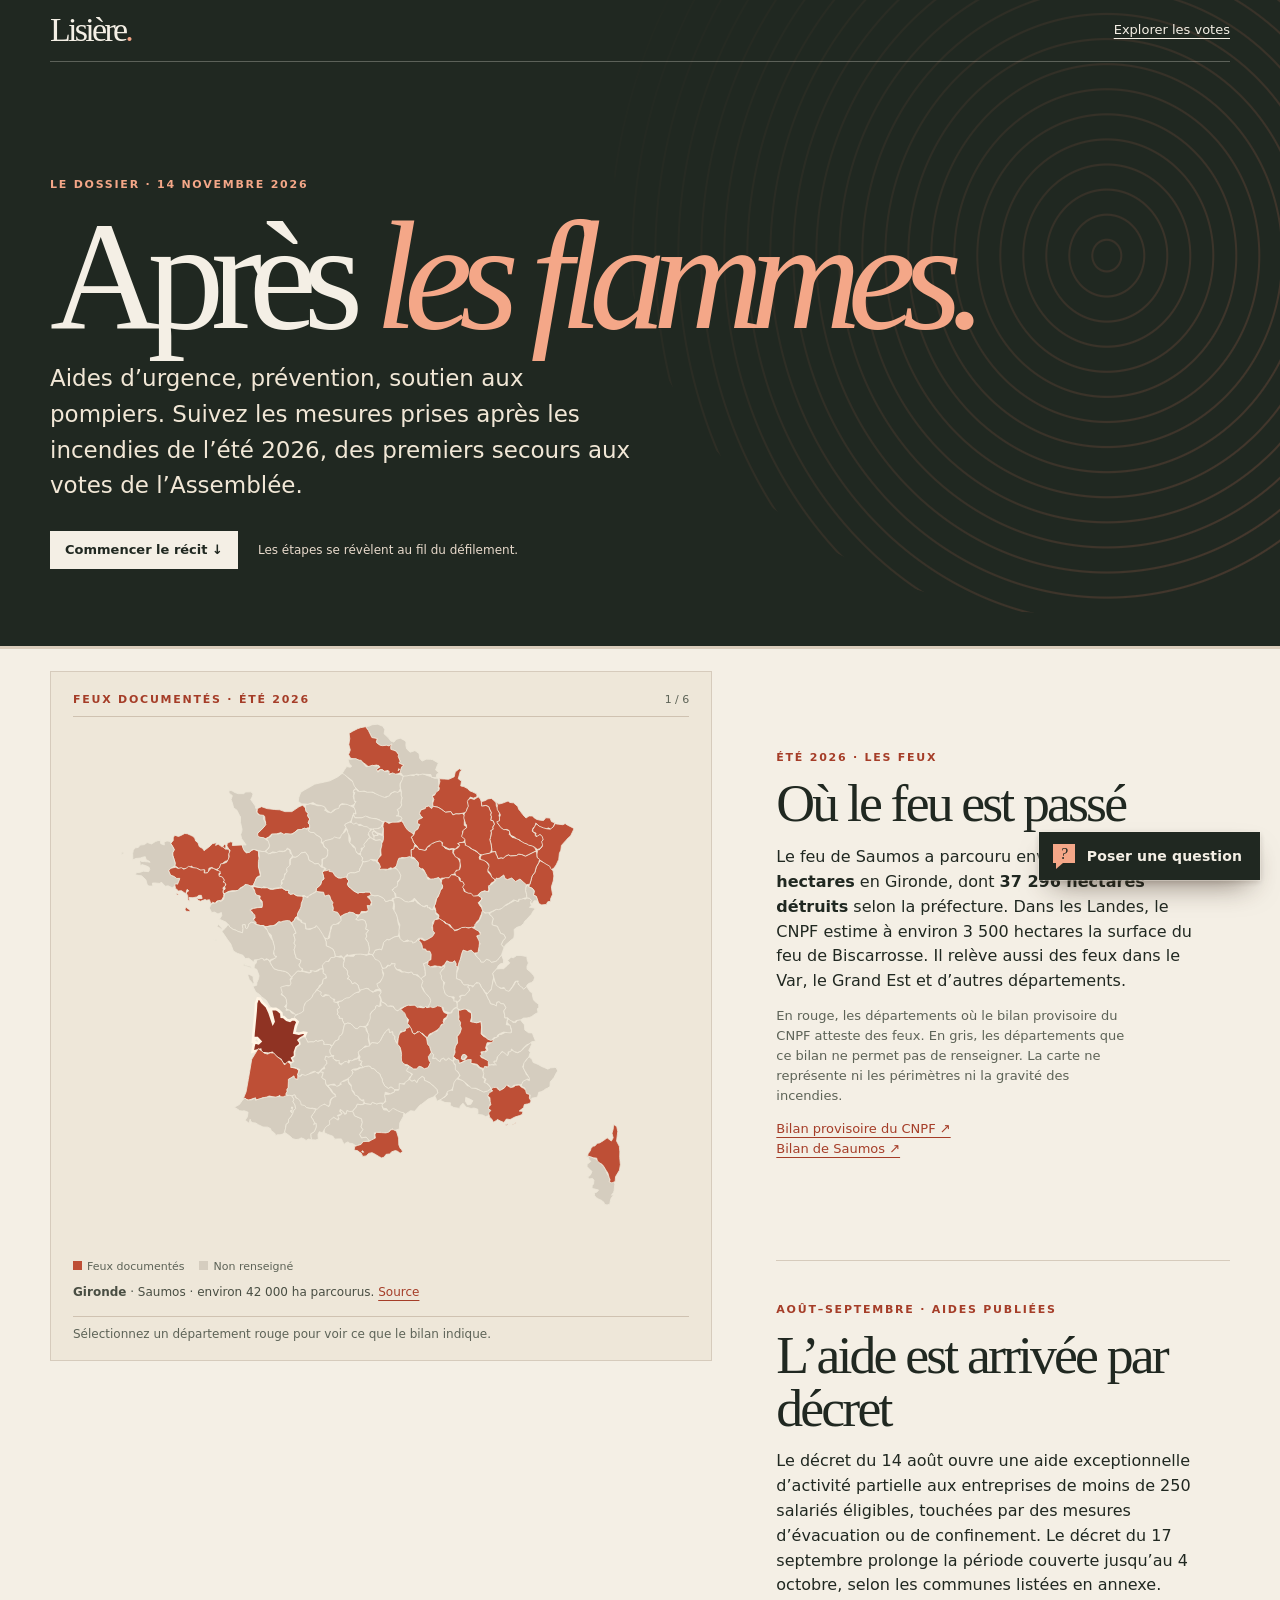
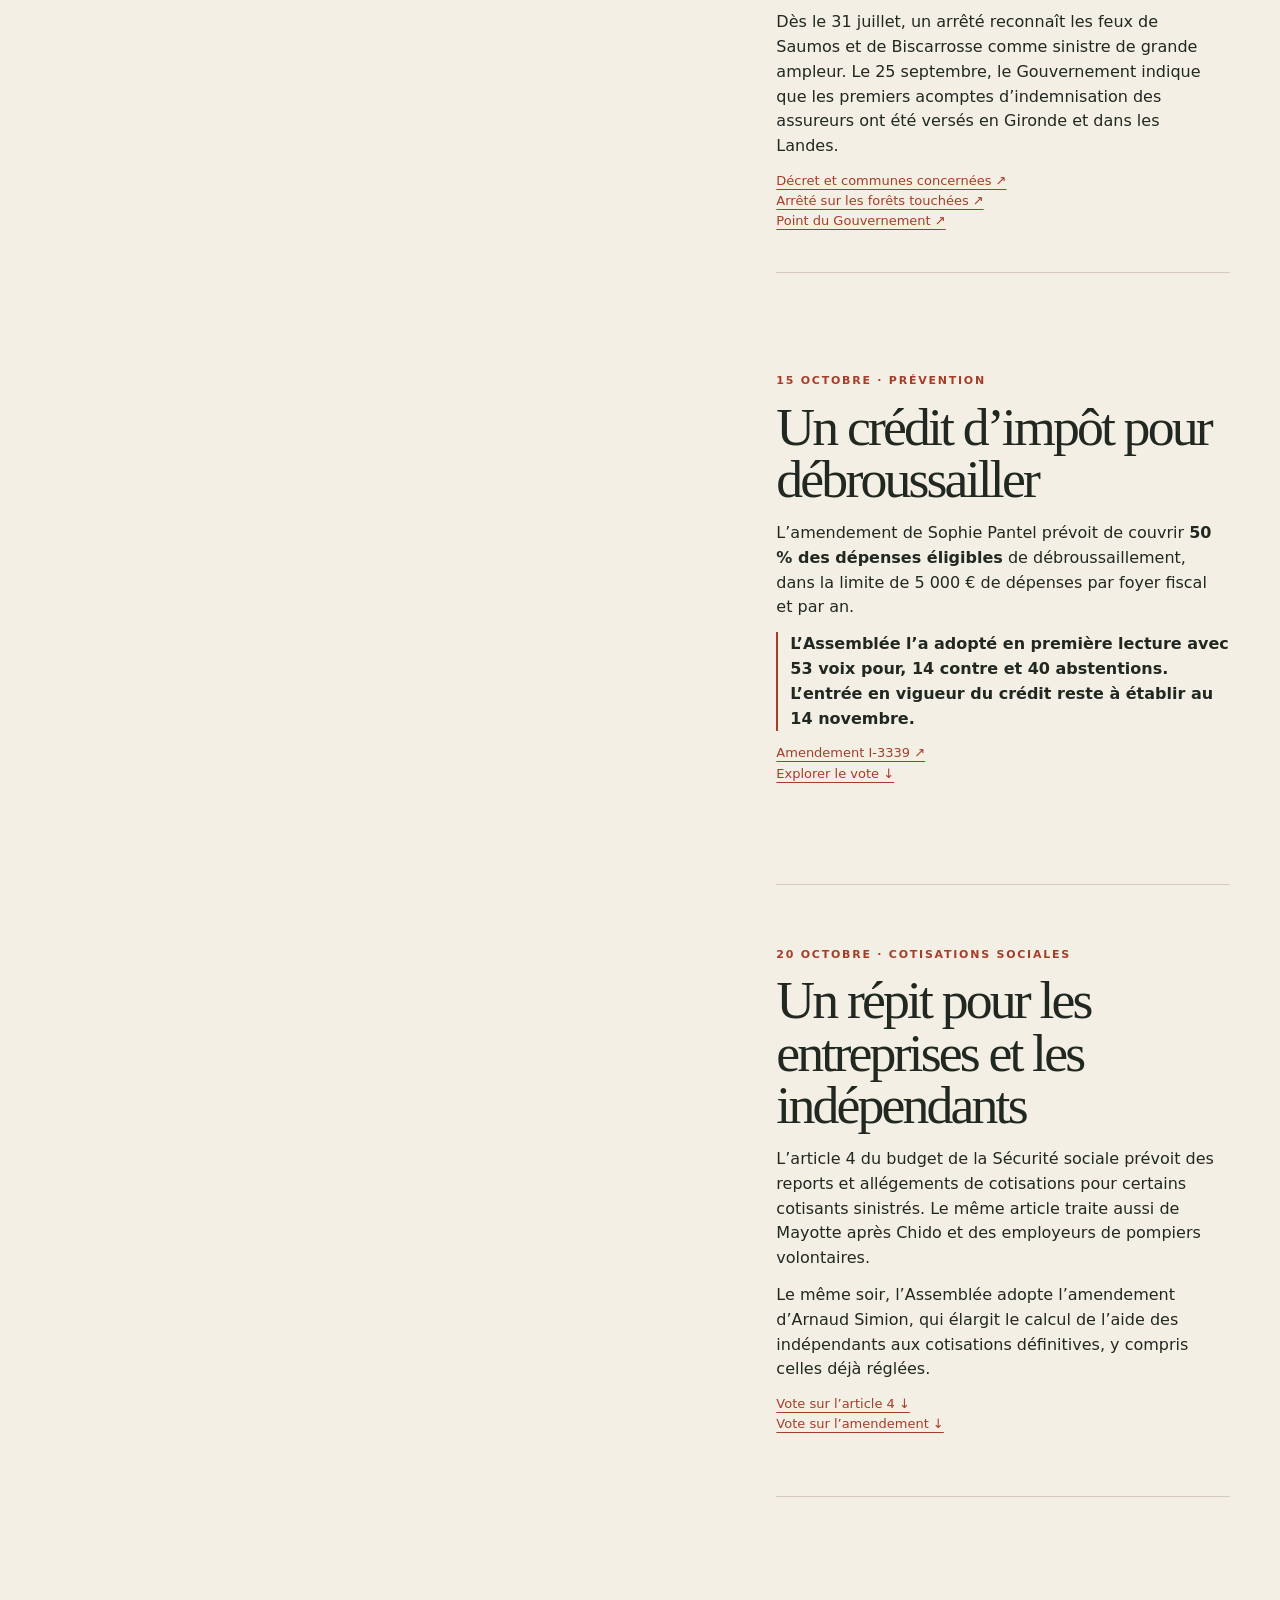
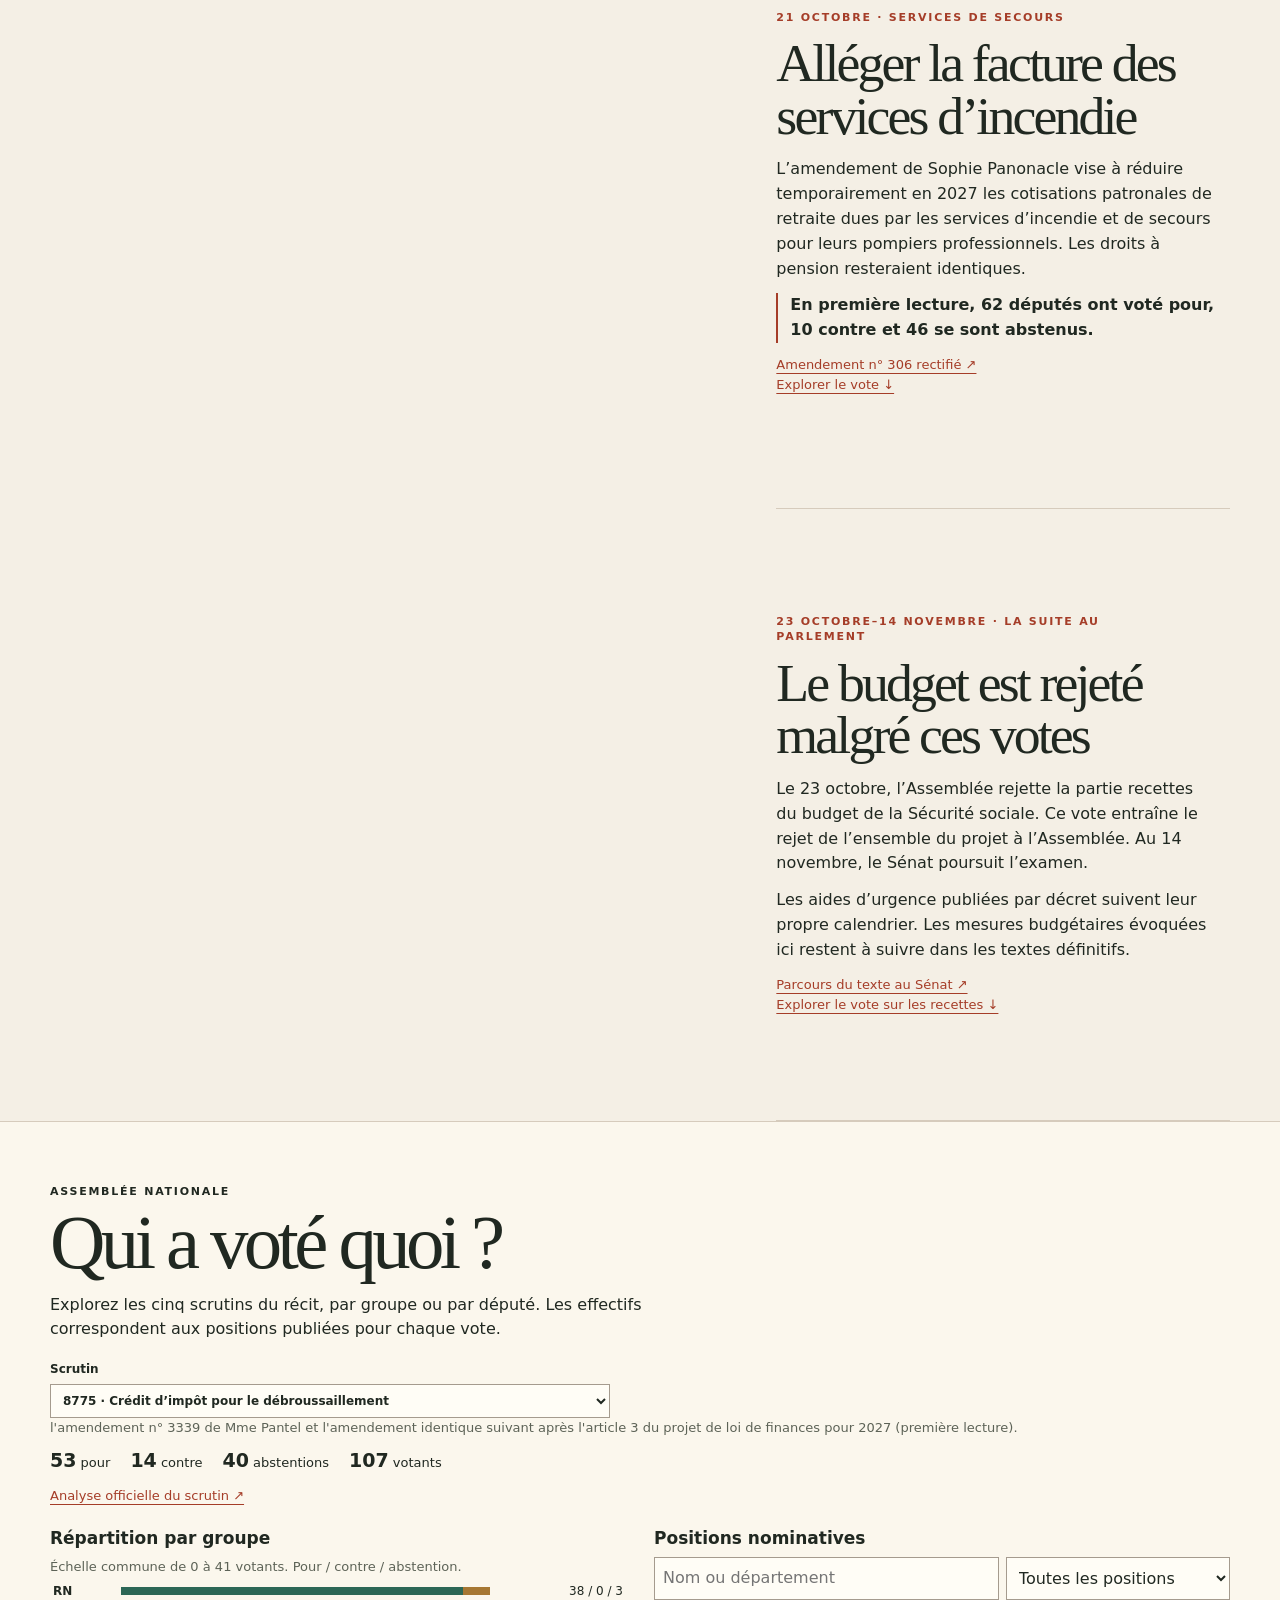
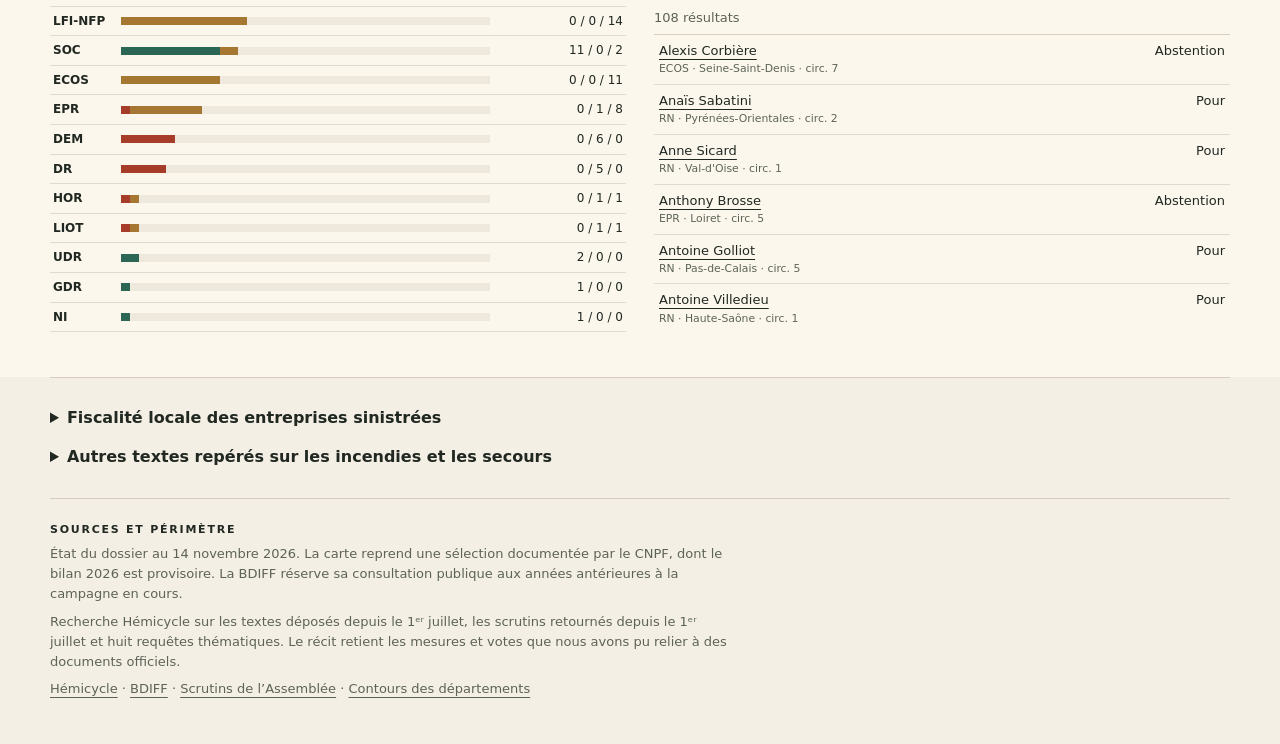
==== commit d08b8179: "feat(site): widget chatbot en module autonome et numéro 2026-11 en Markdown - frontend/chatbot/ : ch" ====
--- a/frontend/index.html
+++ b/frontend/index.html
@@ -1,4 +1,372 @@
 <!doctype html>
-<html lang="fr"><head><meta charset="utf-8"><meta name="viewport" content="width=device-width,initial-scale=1"><meta name="theme-color" content="#202821"><meta name="description" content="Chapô : chaque mois, un sujet de société éclairé par les données parlementaires, des récits visuels et des sources accessibles."><title>Chapô — Un sujet. Un mois. Les faits.</title><link rel="icon" type="image/svg+xml" href="chapo-favicon.svg"><style>
-:root{--ink:#202821;--paper:#f4efe5;--rust:#a53d28;--green:#2c6756}*{box-sizing:border-box}body{margin:0;background:var(--paper);color:var(--ink);font:16px/1.65 system-ui,sans-serif}a{color:inherit;text-underline-offset:5px}a:focus-visible{outline:3px solid var(--rust);outline-offset:5px}.wrap{width:min(1180px,calc(100% - 48px));margin:auto}header{display:flex;align-items:center;justify-content:space-between;gap:20px;border-bottom:1px solid #c6bdaf;padding:16px 0}header img{display:block;width:145px;height:55px}nav{display:flex;gap:24px;font-size:13px}.hero{padding:90px 0 75px;position:relative}.eyebrow{font-size:11px;text-transform:uppercase;font-weight:750;letter-spacing:.16em;color:var(--rust)}h1,h2,h3,p{margin:0}h1,h2,h3{font-family:Georgia,serif;font-weight:400;line-height:1.05;letter-spacing:-.045em}h1{font-size:clamp(54px,8vw,108px);max-width:900px;margin:22px 0 28px}h1 em{color:var(--rust)}.intro{font-size:20px;max-width:660px}.button{display:inline-block;background:var(--ink);color:var(--paper);padding:13px 20px;text-decoration:none;font-weight:650;font-size:14px;margin-top:26px}.edition{display:grid;grid-template-columns:1.1fr 1fr;background:var(--ink);color:var(--paper);margin-bottom:70px}.cover-art{min-height:430px;display:flex;flex-direction:column;justify-content:space-between;padding:36px;background:repeating-radial-gradient(ellipse at 100% 100%,transparent 0 21px,#f4a78826 22px 23px,transparent 24px 36px),#2c3b31}.cover-art .eyebrow{color:#f4a788}.cover-art h2{font-size:clamp(58px,7vw,96px)}.cover-art em{color:#f4a788}.edition-body{padding:40px;align-self:center}.edition-body h3{font-size:38px;margin:16px 0}.edition-body p{color:#ded8ca}.edition .button{background:var(--paper);color:var(--ink)}.edition small{display:block;margin-top:20px;color:#ded8ca}.section{padding:55px 0;border-top:1px solid #c6bdaf}.section h2{font-size:clamp(36px,5vw,60px);margin:16px 0 24px}.grid{display:grid;grid-template-columns:repeat(3,1fr);gap:32px}.grid h3{font-size:29px;margin:18px 0 14px}.grid p{color:#5d6357}.num{color:var(--rust);font-size:13px}.tool{display:grid;grid-template-columns:1fr 1fr;gap:60px}.tool p{max-width:65ch}.queries{background:#e5ddce;padding:26px}.queries li{margin:14px 0}.note{font-size:13px;color:#5d6357;margin-top:20px}footer{padding:28px 0;border-top:1px solid #c6bdaf;display:flex;justify-content:space-between;gap:24px;font-size:13px}html{scroll-behavior:smooth}@media(max-width:700px){nav{gap:12px;flex-wrap:wrap}.hero{padding:50px 0}.edition,.grid,.tool{grid-template-columns:1fr}.cover-art{min-height:300px;padding:25px}.edition-body{padding:25px}.tool{gap:24px}.grid{gap:25px}header{align-items:flex-start}header img{width:110px;height:42px}nav{max-width:160px}.intro{font-size:18px}footer{flex-direction:column}}@media(prefers-reduced-motion:reduce){html{scroll-behavior:auto}}
-</style></head><body><header class="wrap"><a href="index.html" aria-label="Chapô — accueil"><img src="chapo-logo.svg" alt="Chapô" width="174" height="66"></a><nav aria-label="Navigation principale"><a href="#ce-mois">Ce mois-ci</a><a href="#methode">Notre méthode</a><a href="#explorer">Explorer les données</a></nav></header><main><section class="hero wrap"><p class="eyebrow">Le média des décisions publiques</p><h1>Un sujet. Un mois.<br><em>Les faits.</em></h1><p class="intro">Chaque mois, Chapô publie un rapport visuel pour comprendre comment les décisions publiques transforment un sujet de société. Des données parlementaires, un fil conducteur et les sources pour se faire son idée.</p><a class="button" href="incendies.html">Lire le rapport de novembre →</a></section><section class="wrap" id="ce-mois" aria-labelledby="edition-title"><div class="edition"><div class="cover-art"><p class="eyebrow">Novembre 2026 · Le dossier du mois</p><h2 id="edition-title">Après<br><em>les flammes.</em></h2><span>Aider · Prévenir · Secourir</span></div><div class="edition-body"><p>Édition arrêtée au 14 novembre 2026</p><h3>Quand le feu s’éteint,<br>que se passe-t-il ensuite ?</h3><p>Des aides d’urgence aux moyens des pompiers, suivez les réponses aux incendies de l’été 2026. Explorez la carte, comparez cinq scrutins et retrouvez les positions de votre député.</p><a class="button" href="incendies.html">Ouvrir le dossier →</a><small>Un même sujet, plusieurs textes et décisions. Le rapport précise ce qui est publié et ce qui reste en discussion.</small></div></div></section><section class="wrap section" id="methode"><p class="eyebrow">Chaque mois, un nouveau regard</p><h2>Comprendre. Vérifier. Partager.</h2><div class="grid"><article><span class="num">01 / Un angle</span><h3>Un sujet qui vous concerne</h3><p>Nous suivons un sujet de société à travers plusieurs mesures, textes et votes pour expliquer ce qui évolue et ce qui reste à décider.</p></article><article><span class="num">02 / Des données lisibles</span><h3>Voir ce que disent les chiffres</h3><p>Cartes, comparaisons et votes nominatifs rendent les données accessibles. Les graphiques expliquent leur périmètre et leurs limites.</p></article><article><span class="num">03 / Des sources ouvertes</span><h3>Remonter aux documents</h3><p>Les décisions sont reliées aux sources officielles. Les données du dossier sont téléchargeables en CSV pour prolonger l’analyse.</p></article></div></section><section class="wrap section tool" id="explorer"><div><p class="eyebrow">L’atelier Chapô</p><h2>Posez vos propres questions aux données.</h2><p>Notre outil de rédaction permet de rechercher des textes, des scrutins et des députés dans Hémicycle. Il présente les sources et les appels effectués pour aider à préparer un prochain rapport ou à creuser un sujet.</p><a class="button" href="outil-redaction/">Ouvrir l’outil de recherche →</a><p class="note">Les recherches en direct nécessitent le service de rédaction connecté à Hémicycle. Le rapport publié et ses CSV restent consultables sans ce service.</p><p class="note"><a href="https://hemicycle.ai/docs">Découvrir les données et la documentation Hémicycle ↗</a></p></div><div class="queries"><p class="eyebrow">Des pistes à explorer dans l’outil</p><ul><li>Quels textes concernent la prévention des incendies ?</li><li>Comment les groupes ont-ils voté sur un scrutin ?</li><li>Quelle position mon député a-t-il publiée ?</li></ul><p class="note">Les résultats de recherche servent de points de départ. Ils doivent être vérifiés avant leur publication dans un rapport.</p><a href="incendies.html#donnees">Télécharger les données du dossier incendies →</a></div></section></main><footer class="wrap"><span>Chapô · Un rapport visuel chaque mois.</span><a href="incendies.html#donnees">Sources et données de novembre</a></footer></body></html>
+<html lang="fr" class="no-js">
+<head>
+<meta charset="utf-8">
+<meta name="viewport" content="width=device-width,initial-scale=1">
+<meta name="theme-color" content="#202821">
+<title>Après les flammes — Lisière</title>
+<style>
+:root{--ink:#202821;--paper:#f4efe5;--soft:#e5ddce;--dull:#5d6357;--rust:#a53d28;--peach:#f4a788;--fire:#be4f36;--green:#2c6756;--amber:#a67733;--serif:"Instrument Serif",Georgia,serif;--sans:"DM Sans",system-ui,sans-serif}
+*{box-sizing:border-box}html{scroll-behavior:smooth}body{margin:0;background:var(--paper);color:var(--ink);font:16px/1.55 var(--sans)}h1,h2,h3,p,figure{margin:0}h1,h2,h3{line-height:1.05}a{color:inherit;text-underline-offset:4px}button,input,select{font:inherit;color:inherit}button{cursor:pointer}button:focus-visible,a:focus-visible,input:focus-visible,select:focus-visible,summary:focus-visible{outline:3px solid #a85436;outline-offset:4px}[hidden]{display:none!important}.wrap{width:min(1180px,calc(100% - 60px));margin:auto}.eyebrow{font:750 11px/1.4 var(--sans);text-transform:uppercase;letter-spacing:.16em}.source{font-size:13px;color:var(--rust);display:inline-block}.muted{color:var(--dull);font-size:13px}.skip{position:absolute;top:-60px;left:15px;z-index:8;background:white;padding:9px}.skip:focus{top:8px}
+.cover{background:var(--ink);color:var(--paper);position:relative;overflow:hidden}.mast{position:relative;display:flex;align-items:center;justify-content:space-between;min-height:62px;border-bottom:1px solid #f4efe549;z-index:1}.logo{font:34px/.95 var(--serif);letter-spacing:-.08em}.logo span{color:var(--peach)}.mast a{font-size:13px}.coverbody{position:relative;padding:clamp(55px,9vw,140px) 0 clamp(42px,6vw,92px);z-index:1}.cover h1{font:400 clamp(65px,12vw,176px)/.8 var(--serif);letter-spacing:-.087em;margin:22px 0 24px}.cover h1 em{color:var(--peach);font-weight:400}.cover .intro{font-size:clamp(16px,2vw,23px);max-width:590px;color:#f1e7d6}.cover .eyebrow{color:var(--peach)}.coverfoot{margin-top:27px;display:flex;align-items:center;gap:20px;flex-wrap:wrap}.coverfoot a{background:var(--paper);color:var(--ink);padding:9px 15px;font-weight:750;font-size:13px;text-decoration:none}.coverfoot span{font-size:12px;color:#e8dacc}.cover-orbit{position:absolute;pointer-events:none;right:-18vw;top:-22vw;width:70vw;height:70vw;border-radius:50%;opacity:.3;background:repeating-radial-gradient(ellipse at 55% 60%,transparent 0 13px,#a9634e 14px 15px,transparent 16px 23px);mask-image:linear-gradient(120deg,transparent 12%,black 88%)}
+.progress{height:3px;background:#d9ccbb;position:sticky;z-index:5;top:0}.progress span{display:block;height:100%;width:0;background:var(--fire)}
+.story{position:relative;display:grid;grid-template-columns:minmax(0,1.46fr) minmax(0,1fr);gap:clamp(24px,5vw,78px);align-items:start}.stage{grid-column:1;grid-row:1;position:sticky;top:24px;height:min(690px,calc(100vh - 48px));min-height:490px;display:grid;grid-template-rows:auto minmax(0,1fr) auto;padding:19px 22px 16px;margin:22px 0;border:1px solid #d6cbbc;background:#eee7d9}.stage-top{display:flex;align-items:center;justify-content:space-between;gap:8px;border-bottom:1px solid #cfc2b1;padding-bottom:8px}.stage-top .eyebrow{color:var(--rust)}.stage-top span:last-child{font-size:11px;color:var(--dull);font-variant-numeric:tabular-nums}.stage-body{position:relative;min-height:0;display:grid;align-items:center;justify-items:center}.stage-body.enter{animation:appear .34s ease both}@keyframes appear{from{opacity:.28;transform:translateY(6px)}to{opacity:1;transform:translateY(0)}}.stage-foot{font-size:12px;color:var(--dull);min-height:24px;border-top:1px solid #cfc2b1;padding-top:8px}.steps{grid-column:2;grid-row:1}.step{min-height:68vh;display:grid;align-content:center;border-bottom:1px solid #d6cbbc;padding:32px 0;scroll-margin-top:24px}.step .eyebrow{color:var(--rust);margin-bottom:12px}.step h2{font:400 clamp(34px,4.2vw,62px)/.98 var(--serif);letter-spacing:-.053em;margin-bottom:15px}.step p{max-width:43ch;margin-bottom:12px}.step .source{margin-right:8px}.step-callout{padding-left:12px;border-left:2px solid var(--rust);font-weight:650}
+.map-wrap{display:grid;grid-template-rows:minmax(0,1fr) auto auto;height:100%;width:100%;min-height:0}.map-wrap svg{width:100%;height:100%;min-height:0;max-height:530px;display:block}.map-wrap path{fill:#d5cdbf;stroke:#eee7d9;stroke-width:.64}.map-wrap .hit{fill:var(--fire);cursor:pointer}.map-wrap .hit:hover,.map-wrap .hit:focus,.map-wrap .hit[aria-pressed=true]{fill:#8f3323;stroke:#fff5e5;stroke-width:2;outline:none}.map-legend{display:flex;gap:9px 15px;flex-wrap:wrap;font-size:11px;color:var(--dull);padding-bottom:4px}.map-legend i{display:inline-block;width:9px;height:9px;margin-right:5px;background:var(--fire)}.map-legend span:nth-child(2) i{background:#d5cdbf}.map-tip{font-size:12px;min-height:37px;padding:4px 0;color:#494e43}.map-tip a{color:var(--rust)}
+.display{width:100%;text-align:left;padding:10px 9%}.display b{display:block;font:400 clamp(47px,9vw,125px)/.89 var(--serif);letter-spacing:-.075em;color:var(--rust);overflow-wrap:anywhere}.display h3{font:400 clamp(23px,3.3vw,41px)/1.03 var(--serif);letter-spacing:-.025em;margin:13px 0}.display p{color:var(--dull);max-width:36ch;font-size:14px}.display .strip{margin-top:25px}.strip{height:13px;display:flex;overflow:hidden}.pos0{background:var(--green)}.pos1{background:var(--rust)}.pos2{background:var(--amber)}.pos3{background:#7c7f71}.display .labels{display:flex;justify-content:space-between;gap:10px;font-size:12px;margin-top:7px}.step .inline-stat{font-weight:750}
+.explore{border-top:1px solid #d6cbbc;padding:62px 0 45px;background:#fbf7ed}.explore h2{font:400 clamp(38px,6vw,77px)/.94 var(--serif);letter-spacing:-.06em;margin:8px 0 13px}.explore .description{max-width:680px;margin-bottom:18px}.ballot-control,.search-label{display:grid;gap:5px;font-size:12px;font-weight:700}.ballot-control{max-width:560px}.votes-layout{display:grid;grid-template-columns:1fr 1fr;gap:28px;margin-top:16px}.votes-layout h3{font-size:17px;margin:6px 0 9px}.numbers{display:flex;gap:10px 20px;flex-wrap:wrap;font-size:13px;margin:8px 0}.numbers strong{font-size:19px}.chart-row{width:100%;display:grid;grid-template-columns:60px minmax(40px,1fr) 125px;align-items:center;gap:8px;text-align:left;background:transparent;border:0;border-bottom:1px solid #e2d9ca;padding:5px 3px;font-size:12px}.chart-row:hover,.chart-row[aria-pressed=true]{background:#eae0d1}.chart-row .strip{height:8px;background:#eee8dd}.chart-row i{height:100%;display:block}.chart-row span:last-child{text-align:right;font-variant-numeric:tabular-nums}.filters{display:grid;grid-template-columns:minmax(0,1fr) minmax(105px,.65fr);gap:7px;margin:8px 0}input,select{background:#fffdf6;border:1px solid #a59b8e;padding:8px;max-width:100%;width:100%;min-width:0}.names{max-height:290px;overflow:auto;border-top:1px solid #d9cebe;margin:6px 0 0;list-style:none;padding:0}.names li{display:flex;justify-content:space-between;gap:8px;border-bottom:1px solid #e2d9ca;padding:6px 5px;font-size:13px}.names small{display:block;color:var(--dull)}.names li>span:last-child{text-align:right}.text-bank{border-top:1px solid #d6cbbc;padding:28px 0}.text-bank summary{font-weight:750;cursor:pointer}.text-bank details + details{margin-top:14px}.text-bank details p{margin:8px 0}.text-bank ul{padding-left:21px}.text-bank li{margin:7px 0}.text-bank a{color:var(--rust)}.method{padding:16px 0 38px;border-top:1px solid #d6cbbc}.method p{max-width:82ch;margin:7px 0}.no-js .stage{display:none}.no-js .story{display:block}.no-js .step{min-height:auto}.no-js #votes-ui{display:none}
+@media(max-width:760px){.wrap{width:calc(100% - 32px)}.mast{min-height:52px}.logo{font-size:29px}.coverbody{padding:46px 0 39px}.cover h1{font-size:clamp(57px,15vw,102px)}.cover-orbit{width:100vw;height:100vw;top:-8vw;right:-45vw}.story{display:block}.stage{z-index:2;top:3px;margin:0 -16px;height:clamp(260px,43svh,390px);min-height:0;padding:8px 14px 9px;border-inline:0;box-shadow:0 3px 9px #32221614}.stage-top{padding-bottom:4px}.stage-foot{min-height:0;padding-top:4px;font-size:11px}.map-tip{font-size:11px;min-height:28px;line-height:1.35}.map-legend{font-size:10px;padding-bottom:0}.step{min-height:55svh;padding:22px 0;scroll-margin-top:45svh}.step h2{font-size:clamp(34px,8vw,51px);margin-bottom:10px}.step p{font-size:15px}.step .source{font-size:12px}.display{padding-inline:6%}.display b{font-size:clamp(45px,11vw,76px)}.display h3{font-size:27px;margin:8px 0}.display .strip{margin-top:13px}.display p{font-size:12px}.votes-layout{grid-template-columns:1fr;gap:17px}.explore{padding:41px 0 32px}.filters input,.filters select{font-size:16px}.chart-row{padding-block:8px}}
+@media(prefers-reduced-motion:reduce){html{scroll-behavior:auto}.stage-body.enter{animation:none}.stage{position:static}.story{display:block}.step{min-height:auto;scroll-margin-top:8px}.map-wrap svg{max-height:410px}}
+</style>
+</head>
+<body>
+<a class="skip" href="#recit">Aller au récit</a>
+<section class="cover" aria-label="Introduction">
+<div class="cover-orbit" aria-hidden="true"></div>
+<header class="mast wrap"><div class="logo">Lisière<span>.</span></div><a href="#scrutins">Explorer les votes</a></header>
+<div class="coverbody wrap">
+<p class="eyebrow">Le dossier · 14 novembre 2026</p>
+<h1>Après <em>les flammes.</em></h1>
+<p class="intro">Aides d’urgence, prévention, soutien aux pompiers. Suivez les mesures prises après les incendies de l’été 2026, des premiers secours aux votes de l’Assemblée.</p>
+<div class="coverfoot"><a href="#recit">Commencer le récit ↓</a><span>Les étapes se révèlent au fil du défilement.</span></div>
+</div>
+</section>
+<div class="progress" aria-hidden="true"><span id="progress"></span></div>
+<main>
+<div class="story wrap" id="recit">
+<figure class="stage" aria-label="Illustration du récit">
+<div class="stage-top"><span class="eyebrow" id="stage-label">Le territoire</span><span id="stage-index"></span></div>
+<div class="stage-body" id="stage-body"></div>
+<figcaption class="stage-foot" id="stage-foot"></figcaption>
+</figure>
+<div class="steps" id="steps">
+<article class="step" id="carte" data-scene="map">
+<p class="eyebrow">Été 2026 · Les feux</p>
+<h2>Où le feu est passé</h2>
+<p>Le feu de Saumos a parcouru environ <strong>42 000 hectares</strong> en Gironde, dont <strong>37 296 hectares détruits</strong> selon la préfecture. Dans les Landes, le CNPF estime à environ 3 500 hectares la surface du feu de Biscarrosse. Il relève aussi des feux dans le Var, le Grand Est et d’autres départements.</p>
+<p class="muted">En rouge, les départements où le bilan provisoire du CNPF atteste des feux. En gris, les départements que ce bilan ne permet pas de renseigner. La carte ne représente ni les périmètres ni la gravité des incendies.</p>
+<a class="source" href="https://www.cnpf.fr/actualites/feux-de-foret-un-ete-2026-hors-norme-le-cnpf-pleinement-mobilise">Bilan provisoire du CNPF ↗</a>
+<a class="source" href="https://www.gironde.gouv.fr/layout/set/print/Actualites/Communiques-de-presse/Communiques-de-presse-2026/Septembre-2026/Le-feu-de-Saumos-est-desormais-eteint">Bilan de Saumos ↗</a>
+</article>
+<article class="step" id="aides" data-scene="relief">
+<p class="eyebrow">Août–septembre · Aides publiées</p>
+<h2>L’aide est arrivée par décret</h2>
+<p>Le décret du 14 août ouvre une aide exceptionnelle d’activité partielle aux entreprises de moins de 250 salariés éligibles, touchées par des mesures d’évacuation ou de confinement. Le décret du 17 septembre prolonge la période couverte jusqu’au 4 octobre, selon les communes listées en annexe.</p>
+<p>Dès le 31 juillet, un arrêté reconnaît les feux de Saumos et de Biscarrosse comme sinistre de grande ampleur. Le 25 septembre, le Gouvernement indique que les premiers acomptes d’indemnisation des assureurs ont été versés en Gironde et dans les Landes.</p>
+<a class="source" href="https://www.legifrance.gouv.fr/jorf/id/JORFTEXT000054860173">Décret et communes concernées ↗</a>
+<a class="source" href="https://www.legifrance.gouv.fr/loda/id/JORFTEXT000054618751">Arrêté sur les forêts touchées ↗</a>
+<a class="source" href="https://www.info.gouv.fr/public/index.php/communique/incendies-en-gironde-et-dans-les-landes-l-etat-accelere-la-reconstruction">Point du Gouvernement ↗</a>
+</article>
+<article class="step" id="prevenir" data-scene="8775">
+<p class="eyebrow">15 octobre · Prévention</p>
+<h2>Un crédit d’impôt pour débroussailler</h2>
+<p>L’amendement de Sophie Pantel prévoit de couvrir <strong>50 % des dépenses éligibles</strong> de débroussaillement, dans la limite de 5 000 € de dépenses par foyer fiscal et par an.</p>
+<p class="step-callout">L’Assemblée l’a adopté en première lecture avec 53 voix pour, 14 contre et 40 abstentions. L’entrée en vigueur du crédit reste à établir au 14 novembre.</p>
+<a class="source" href="https://www.assemblee-nationale.fr/dyn/17/amendements/3210A/AN/3339">Amendement I-3339 ↗</a>
+<a class="source" href="#scrutins" data-ballot="8775">Explorer le vote ↓</a>
+</article>
+<article class="step" id="cotisations" data-scene="8905">
+<p class="eyebrow">20 octobre · Cotisations sociales</p>
+<h2>Un répit pour les entreprises et les indépendants</h2>
+<p>L’article 4 du budget de la Sécurité sociale prévoit des reports et allégements de cotisations pour certains cotisants sinistrés. Le même article traite aussi de Mayotte après Chido et des employeurs de pompiers volontaires.</p>
+<p>Le même soir, l’Assemblée adopte l’amendement d’Arnaud Simion, qui élargit le calcul de l’aide des indépendants aux cotisations définitives, y compris celles déjà réglées.</p>
+<a class="source" href="#scrutins" data-ballot="8905">Vote sur l’article 4 ↓</a>
+<a class="source" href="#scrutins" data-ballot="8904">Vote sur l’amendement ↓</a>
+</article>
+<article class="step" id="pompiers" data-scene="8924">
+<p class="eyebrow">21 octobre · Services de secours</p>
+<h2>Alléger la facture des services d’incendie</h2>
+<p>L’amendement de Sophie Panonacle vise à réduire temporairement en 2027 les cotisations patronales de retraite dues par les services d’incendie et de secours pour leurs pompiers professionnels. Les droits à pension resteraient identiques.</p>
+<p class="step-callout">En première lecture, 62 députés ont voté pour, 10 contre et 46 se sont abstenus.</p>
+<a class="source" href="https://www.assemblee-nationale.fr/dyn/17/amendements/3211/AN/306">Amendement n° 306 rectifié ↗</a>
+<a class="source" href="#scrutins" data-ballot="8924">Explorer le vote ↓</a>
+</article>
+<article class="step" id="suite" data-scene="9097">
+<p class="eyebrow">23 octobre–14 novembre · La suite au Parlement</p>
+<h2>Le budget est rejeté malgré ces votes</h2>
+<p>Le 23 octobre, l’Assemblée rejette la partie recettes du budget de la Sécurité sociale. Ce vote entraîne le rejet de l’ensemble du projet à l’Assemblée. Au 14 novembre, le Sénat poursuit l’examen.</p>
+<p>Les aides d’urgence publiées par décret suivent leur propre calendrier. Les mesures budgétaires évoquées ici restent à suivre dans les textes définitifs.</p>
+<a class="source" href="https://www.senat.fr/travaux-parlementaires/textes-legislatifs/la-loi-en-clair/projet-de-loi-de-financement-de-la-securite-sociale-pour-2027.html">Parcours du texte au Sénat ↗</a>
+<a class="source" href="#scrutins" data-ballot="9097">Explorer le vote sur les recettes ↓</a>
+</article>
+</div>
+</div>
+<section class="explore" id="scrutins">
+<div class="wrap">
+<p class="eyebrow">Assemblée nationale</p>
+<h2>Qui a voté quoi ?</h2>
+<p class="description">Explorez les cinq scrutins du récit, par groupe ou par député. Les effectifs correspondent aux positions publiées pour chaque vote.</p>
+<div id="votes-ui">
+<label class="ballot-control">Scrutin<select id="ballot"></select></label>
+<p class="muted" id="vote-object"></p>
+<div class="numbers" id="totals"></div>
+<p><a class="source" id="vote-source">Analyse officielle du scrutin ↗</a></p>
+<div class="votes-layout">
+<div><h3>Répartition par groupe</h3><p class="muted" id="scale-note"></p><div id="group-list"></div></div>
+<div><h3 id="names-title">Positions nominatives</h3>
+<div class="filters"><input id="person" type="search" aria-label="Rechercher un député par nom ou département" placeholder="Nom ou département"><select id="position" aria-label="Filtrer par position"><option value="">Toutes les positions</option><option value="0">Pour</option><option value="1">Contre</option><option value="2">Abstention</option><option value="3">Non-votant de droit</option></select></div>
+<p class="muted" id="results" role="status"></p><ul class="names" id="names" aria-label="Résultats de recherche" tabindex="0"></ul>
+</div>
+</div>
+</div>
+<p id="data-error" hidden>L’explorateur n’a pas pu charger ses données. <a href="https://www.assemblee-nationale.fr/dyn/17/scrutins/8775">Voir le scrutin officiel</a>.</p>
+</div>
+</section>
+<div class="wrap text-bank"><details><summary>Fiscalité locale des entreprises sinistrées</summary><p>Le projet de budget de l’État prévoit à l’article 14 des allégements de fiscalité locale pour les entreprises de moins de 250 salariés éligibles dans les communes évacuées ou confinées. Cette mesure figure dans le projet déposé.</p><a class="source" href="https://www.assemblee-nationale.fr/dyn/docs/PRJLANR5L17B3210.raw">Article 14 du projet de loi de finances ↗</a></details><details><summary>Autres textes repérés sur les incendies et les secours</summary><p class="muted">Titres repérés dans Hémicycle parmi les dépôts depuis juillet. Leur présence ici ne préjuge pas de leur statut.</p><ul id="texts"></ul></details></div>
+<footer class="wrap method"><p class="eyebrow">Sources et périmètre</p>
+<p class="muted">État du dossier au 14 novembre 2026. La carte reprend une sélection documentée par le CNPF, dont le bilan 2026 est provisoire. La BDIFF réserve sa consultation publique aux années antérieures à la campagne en cours.</p>
+<p class="muted">Recherche Hémicycle sur les textes déposés depuis le 1ᵉʳ juillet, les scrutins retournés depuis le 1ᵉʳ juillet et huit requêtes thématiques. Le récit retient les mesures et votes que nous avons pu relier à des documents officiels.</p>
+<p class="muted"><a href="https://hemicycle.ai/docs">Hémicycle</a> · <a href="https://bdiff.agriculture.gouv.fr/">BDIFF</a> · <a href="https://data.assemblee-nationale.fr/travaux-parlementaires/votes">Scrutins de l’Assemblée</a> · <a href="https://github.com/gregoiredavid/france-geojson">Contours des départements</a></p>
+<noscript><p>Le récit et ses sources restent accessibles. Activez JavaScript pour la carte et l’explorateur de votes.</p></noscript>
+</footer>
+</main>
+<script type="application/json" id="edition-data">{"map":[["01","Ain","M262.1,190.9L262.9,187.7L264.0,185.1L265.0,180.9L266.1,178.1L269.3,179.2L272.3,178.1L274.5,180.4L275.6,181.9L277.5,184.2L279.2,185.6L279.7,187.2L281.9,187.3L283.9,185.1L286.4,185.9L287.7,187.4L291.1,186.7L292.3,185.8L295.5,181.8L297.0,185.7L297.0,188.1L294.7,188.6L292.9,190.1L291.8,192.6L290.0,194.3L288.8,195.9L289.5,198.7L288.7,203.1L288.2,207.3L286.2,209.6L284.9,211.3L283.0,210.3L282.0,208.5L280.3,206.9L279.1,204.0L276.4,202.8L274.7,205.6L272.4,205.4L269.0,204.8L265.7,204.9L265.4,202.4L263.8,200.9L262.3,200.5L260.8,199.5L261.0,195.9L262.5,192.3L262.1,190.9Z"],["02","Aisne","M243.0,68.2L242.1,70.0L239.9,68.1L237.6,68.6L237.2,70.0L234.0,71.0L232.8,73.6L233.9,75.8L235.3,76.8L233.6,77.7L231.7,78.5L231.1,81.3L233.1,82.2L232.4,83.5L231.5,85.7L229.5,86.9L227.8,89.7L225.7,88.4L224.4,87.1L222.8,85.9L220.2,83.0L220.1,79.8L217.7,79.1L219.4,77.8L218.5,76.1L215.8,75.5L215.0,75.5L216.4,75.4L216.7,72.7L215.8,70.7L217.8,69.5L219.2,67.2L218.6,65.8L219.0,63.8L219.4,61.7L218.7,59.6L218.9,56.8L218.0,53.5L218.0,51.5L218.9,48.9L220.0,45.8L221.8,44.4L225.0,44.2L228.6,44.9L229.9,43.6L231.8,44.6L234.4,43.0L237.0,44.1L239.3,44.9L241.3,45.5L244.1,46.8L246.9,46.8L247.4,48.8L247.6,51.9L247.2,53.9L247.7,55.3L246.6,57.0L245.0,58.9L242.9,59.7L243.3,62.6L242.9,64.3L242.8,66.9L243.0,68.2Z"],["03","Allier","M216.6,167.4L219.2,170.0L221.4,171.6L224.0,171.4L225.9,170.4L227.6,171.6L228.5,172.5L230.4,171.4L231.3,170.1L232.4,170.7L233.9,172.5L234.8,174.6L235.1,177.1L237.5,177.4L238.2,178.9L240.7,179.0L241.7,181.4L241.5,185.5L239.6,186.3L238.4,187.6L235.8,188.6L236.8,191.5L237.2,194.3L237.3,197.6L235.1,198.9L233.8,200.2L231.4,197.0L228.3,197.1L227.1,195.3L225.4,195.5L221.9,195.2L220.1,195.1L218.2,193.2L215.6,192.9L213.5,190.9L214.1,189.2L211.6,188.1L210.9,190.1L208.5,189.6L207.4,191.0L206.5,193.1L203.5,190.5L202.2,187.4L200.8,186.8L199.4,185.7L197.7,184.1L197.1,181.6L199.0,178.1L202.4,177.4L203.8,177.9L204.8,174.7L205.3,172.3L208.0,169.9L209.5,170.3L213.5,168.0L216.6,167.4Z"],["04","Alpes-de-Haute-Provence","M285.4,266.3L287.4,265.6L289.3,266.0L290.7,265.6L289.2,263.0L290.7,263.3L291.9,261.9L292.6,258.6L294.5,257.1L296.8,255.5L298.3,256.9L300.6,257.9L301.4,255.3L302.9,254.7L304.2,254.8L305.8,256.0L308.0,256.6L311.2,254.6L313.0,252.6L316.0,250.2L317.6,248.5L318.5,250.1L317.5,252.4L316.3,254.8L317.5,256.4L317.0,257.6L316.1,260.6L314.5,261.6L313.5,263.6L311.6,267.2L313.0,269.7L314.5,273.3L316.6,275.4L318.3,277.5L315.4,276.7L313.3,278.5L311.4,279.3L312.2,280.9L309.9,281.0L307.4,281.0L304.6,281.5L303.1,283.6L300.4,281.2L298.6,282.6L295.8,284.7L294.4,286.2L293.4,284.5L292.2,283.1L289.9,284.2L287.5,283.9L286.3,282.0L284.8,280.2L282.0,280.5L283.6,276.8L282.0,275.9L281.3,274.0L280.9,271.2L282.1,267.9L282.8,266.5L284.2,267.8L284.6,267.3L285.4,266.3Z"],["05","Hautes-Alpes","M300.6,230.8L303.2,231.6L304.0,233.3L306.4,233.5L307.6,231.9L309.8,231.0L311.0,232.9L312.7,234.8L313.0,235.9L313.3,239.2L316.2,241.3L319.1,241.4L319.8,243.6L320.9,246.3L321.4,247.8L318.7,248.1L316.7,249.7L314.6,250.6L312.0,253.1L310.5,255.1L307.7,256.4L305.1,255.6L303.1,253.7L302.6,255.6L300.6,255.9L300.1,259.0L297.9,256.8L295.9,255.5L294.3,257.6L292.2,259.9L291.5,263.4L290.6,262.6L289.3,263.6L291.6,265.9L288.5,265.5L286.4,266.0L285.5,264.7L284.6,263.2L283.6,261.9L281.4,260.3L279.8,259.6L278.7,257.5L280.8,257.0L280.3,254.9L283.5,255.9L285.1,254.5L283.9,251.4L286.7,249.3L288.6,248.0L288.6,246.7L290.9,245.1L293.3,243.9L293.3,242.5L295.3,242.6L298.2,241.1L300.8,240.5L303.0,241.1L303.0,238.5L302.3,236.8L301.6,235.4L299.5,233.1L300.6,230.8Z"],["06","Alpes-Maritimes","M316.9,259.9L318.8,261.8L319.7,264.0L321.6,264.7L324.0,265.8L326.0,267.0L328.7,268.1L330.9,269.1L332.9,268.1L335.8,267.9L337.2,267.8L338.4,270.5L337.1,272.4L335.7,275.3L334.4,276.9L332.7,278.8L332.5,282.4L330.5,283.7L329.2,284.2L327.5,285.5L325.7,286.4L323.9,286.8L323.0,290.3L321.3,290.8L318.6,291.3L318.4,293.2L317.1,291.6L317.4,288.8L314.9,287.6L313.6,286.3L313.4,283.5L311.6,282.8L310.5,281.4L311.2,280.0L311.9,278.4L314.7,277.0L316.8,277.8L316.8,276.1L315.6,274.0L313.4,270.6L312.1,268.1L312.6,264.1L314.2,262.6L315.6,260.4L316.9,259.9Z"],["07","Ardèche","M254.4,226.6L257.5,226.0L257.9,224.5L260.0,222.5L261.9,222.1L262.6,224.3L262.7,227.0L263.0,229.4L262.7,231.0L264.2,233.5L263.9,235.8L264.8,238.1L263.7,241.6L261.6,244.3L261.9,249.1L260.3,251.5L259.8,254.0L260.0,256.4L258.7,259.4L258.7,263.3L257.6,262.6L254.9,260.7L253.5,262.3L252.0,262.1L251.3,260.7L249.3,261.6L248.5,263.5L246.7,262.2L245.1,260.8L242.8,261.0L243.6,258.2L241.8,256.1L240.5,251.8L239.0,250.1L238.2,245.3L240.2,243.4L242.5,241.9L243.6,240.6L246.5,239.9L247.6,237.1L249.3,235.7L250.6,234.6L251.1,233.5L252.2,231.2L253.4,230.6L254.2,227.6L254.4,226.6Z"],["08","Ardennes","M247.9,47.2L251.7,47.4L255.1,47.6L259.3,45.7L260.1,42.0L263.2,39.5L265.1,40.5L263.9,41.7L263.0,45.0L262.4,47.2L264.9,49.0L264.3,52.7L266.7,53.2L269.4,54.6L271.1,56.4L273.2,57.2L276.4,58.7L276.7,59.8L276.6,61.1L273.9,62.0L271.6,61.2L270.4,63.2L270.0,65.2L270.5,68.8L269.2,70.0L269.1,72.8L265.4,73.6L263.0,74.1L260.7,74.0L258.3,74.8L256.8,72.3L252.7,72.8L251.0,71.6L249.4,70.4L247.0,69.0L243.0,68.2L242.9,65.8L243.8,63.1L242.6,60.3L244.3,59.7L245.5,57.4L247.6,56.0L248.0,54.4L247.4,53.0L248.4,49.3L247.9,47.2Z"],["09","Ariège","M181.7,301.2L182.6,303.1L183.1,304.7L186.7,306.2L188.5,307.0L189.1,309.8L188.1,313.3L189.6,315.2L188.4,317.1L187.1,318.9L188.5,321.6L192.0,321.0L194.4,323.7L192.7,324.3L189.7,324.5L188.1,326.6L185.5,327.4L183.9,327.5L181.6,325.9L179.6,325.8L178.1,324.7L176.0,325.7L175.2,326.7L173.9,324.1L173.1,322.4L170.4,322.4L168.0,322.6L166.6,320.3L162.8,319.0L160.2,317.7L159.8,314.4L160.5,313.2L163.8,311.5L163.4,309.2L164.3,307.5L166.1,306.2L168.3,306.2L170.6,308.1L171.4,306.9L169.4,305.4L172.1,304.4L173.8,302.9L172.4,301.6L172.1,300.4L174.5,301.3L175.4,303.5L176.9,303.2L176.7,300.5L178.0,301.1L181.3,300.9L181.7,301.2Z"],["10","Aube","M226.6,106.8L226.4,104.4L226.3,101.5L228.3,100.9L228.9,98.6L231.5,99.8L232.5,101.2L235.1,101.3L237.9,101.7L238.5,99.5L240.5,98.7L241.4,96.7L243.3,96.3L246.0,94.8L249.7,94.5L250.0,96.8L252.3,100.3L255.5,101.5L258.3,100.9L258.3,104.2L261.6,106.9L263.0,109.3L264.1,111.4L263.6,115.2L263.5,117.5L260.8,117.1L260.3,119.7L257.8,120.4L256.4,122.7L253.5,123.2L249.8,123.1L248.1,124.2L247.2,122.7L244.7,124.4L243.0,124.4L241.4,124.2L239.6,122.5L237.9,122.2L237.2,120.0L236.7,117.7L235.4,115.9L233.2,116.3L231.2,114.8L232.0,113.0L231.8,111.3L230.5,109.9L228.8,107.6L226.6,106.8Z"],["11","Aude","M181.7,301.2L182.7,299.7L183.9,298.8L185.3,295.7L187.3,296.2L189.5,296.1L191.2,295.3L194.3,295.8L195.8,296.0L196.7,294.4L200.1,295.7L202.7,295.0L205.2,295.9L204.3,297.7L205.4,300.2L208.2,300.4L209.4,301.9L210.4,300.5L212.5,297.4L214.4,299.7L217.2,301.0L219.0,301.7L221.0,302.1L220.4,305.3L217.7,310.2L217.4,314.8L213.7,316.0L212.3,314.7L210.3,315.6L209.0,317.8L205.3,317.8L202.8,317.3L198.3,317.8L198.7,320.1L198.2,322.7L196.2,323.7L194.4,323.7L192.0,321.0L188.5,321.6L187.1,318.9L188.4,317.1L189.6,315.2L188.1,313.3L189.1,309.8L188.5,307.0L186.7,306.2L183.1,304.7L182.6,303.1L181.7,301.2Z"],["12","Aveyron","M195.2,250.2L196.3,248.8L198.5,248.9L201.1,249.3L202.8,247.4L204.5,244.0L205.7,242.0L206.7,240.6L208.2,239.1L209.5,238.2L209.9,241.1L212.2,240.4L212.7,243.1L214.1,244.0L213.9,246.0L215.3,249.1L217.8,251.8L218.4,255.4L219.5,257.3L219.0,258.8L219.8,261.9L219.8,263.2L221.6,264.9L222.0,266.3L225.1,266.1L224.1,268.4L223.3,270.9L225.3,271.4L227.2,273.7L225.6,274.8L224.1,277.7L222.3,279.6L219.2,280.6L217.4,280.8L217.8,282.4L217.6,284.7L215.4,284.7L213.8,284.7L211.0,282.7L209.0,283.9L206.2,281.9L204.5,278.6L204.3,276.7L203.3,275.0L202.4,272.6L200.5,271.5L198.2,268.9L196.0,268.5L195.2,267.1L193.9,266.8L191.3,267.1L189.5,267.9L188.1,266.7L188.3,264.2L188.3,262.9L186.7,262.1L187.4,259.7L185.9,257.1L186.2,255.1L187.4,254.6L190.3,252.5L192.5,251.9L194.2,251.1L195.2,250.2Z"],["13","Bouches-du-Rhône","M261.0,276.5L264.8,277.4L266.9,278.5L269.1,281.6L273.8,283.2L276.7,284.3L282.7,286.4L285.3,285.2L287.4,284.1L288.6,286.5L285.5,288.3L285.2,290.1L286.4,292.4L287.3,295.1L286.6,296.1L286.1,298.1L285.8,299.7L287.6,301.4L285.3,304.8L283.4,305.4L281.1,304.1L277.3,303.7L277.5,302.3L277.3,299.7L274.5,298.8L272.2,299.1L268.4,298.1L266.0,295.1L263.9,297.4L263.5,299.1L259.0,298.4L256.3,296.8L256.4,294.8L252.3,294.6L248.0,292.6L252.4,290.3L254.2,288.5L253.6,286.3L255.8,284.7L258.1,285.4L258.2,282.6L258.5,280.0L259.8,278.0L261.0,276.5ZM268.2,290.5L267.9,293.7L269.6,296.4L272.0,296.0L273.6,293.2L270.5,291.6L268.7,290.9L268.2,290.5Z"],["14","Calvados","M108.7,70.1L112.1,68.5L116.3,70.0L122.2,70.7L126.0,70.9L129.9,72.3L135.3,72.3L140.7,68.6L143.5,67.4L145.6,69.5L146.2,72.3L147.8,73.6L147.3,75.4L148.9,78.0L147.7,81.0L148.9,82.4L148.9,84.9L147.6,84.6L145.9,85.4L144.2,85.2L141.9,86.5L139.6,86.2L137.0,88.4L134.0,89.9L130.1,89.2L128.8,90.4L126.6,88.4L123.6,89.4L119.5,89.8L117.5,91.7L115.2,92.9L111.5,92.3L109.5,91.9L107.8,89.8L110.5,87.6L113.0,84.9L114.2,83.4L115.2,80.6L114.7,78.7L114.5,76.1L110.9,75.3L108.6,72.9L108.8,71.1L108.7,70.1Z"],["15","Cantal","M203.0,217.4L206.4,218.7L207.7,220.2L209.7,220.9L212.4,221.3L214.0,223.0L216.3,224.7L217.4,223.0L218.7,223.2L219.9,224.5L221.7,225.5L222.9,227.7L223.6,230.9L223.6,233.5L224.6,234.6L225.2,236.7L223.2,238.4L221.8,239.0L220.5,240.8L218.5,239.9L217.7,241.9L216.6,245.1L215.3,249.1L213.9,246.0L214.1,244.0L212.7,243.1L212.2,240.4L209.9,241.1L209.5,238.2L208.2,239.1L206.7,240.6L205.7,242.0L204.5,244.0L202.8,247.4L201.1,249.3L198.5,248.9L196.3,248.8L195.2,250.2L194.5,248.0L193.8,245.0L193.4,242.3L192.6,239.0L191.4,236.5L193.5,235.4L193.4,232.3L194.5,230.6L194.7,227.8L196.5,225.3L198.1,223.3L199.3,222.0L199.6,219.9L201.4,221.0L203.5,220.6L203.0,217.4Z"],["16","Charente","M135.1,198.8L137.2,196.5L139.7,194.0L142.4,194.4L144.4,194.6L148.5,195.7L150.2,194.5L150.6,192.4L152.8,194.6L155.7,193.9L157.2,192.3L159.2,192.7L159.1,194.7L159.9,196.3L161.9,197.2L160.8,200.5L158.9,201.4L158.1,204.4L156.4,205.0L155.7,206.7L154.2,208.4L152.4,211.6L151.2,212.8L150.7,214.9L147.1,217.9L145.0,219.4L144.8,224.0L143.1,225.6L141.2,227.7L139.2,227.0L137.9,228.3L136.8,226.2L134.2,224.5L131.8,223.6L130.6,222.4L130.8,222.0L131.3,220.1L131.1,217.1L130.1,214.2L127.7,211.8L127.2,210.7L126.8,208.6L126.1,206.5L127.4,205.7L130.3,205.0L132.8,205.6L134.2,203.8L134.0,201.4L135.6,199.5L135.1,198.8Z"],["17","Charente-Maritime","M99.3,189.6L100.6,189.8L103.4,190.5L104.6,192.0L101.6,190.9L98.0,189.9L99.1,188.0L99.3,189.6ZM108.4,185.8L111.4,184.1L113.6,183.7L113.5,185.7L115.7,185.5L116.9,185.2L118.7,187.5L120.0,190.0L121.7,192.4L125.0,193.5L128.1,194.0L130.5,194.6L132.7,195.9L133.6,197.2L135.1,198.8L133.9,200.4L134.6,203.3L133.8,205.3L131.6,205.1L128.3,205.9L126.7,206.6L127.0,207.4L127.9,210.5L127.0,212.1L129.8,213.8L130.9,215.6L131.4,219.1L129.7,221.4L131.3,222.6L130.7,224.1L133.5,223.9L135.0,226.2L138.0,227.2L137.9,229.8L136.8,231.7L134.8,231.3L132.9,232.0L130.6,230.2L128.3,229.1L127.3,228.4L127.0,225.4L124.4,224.7L122.3,223.4L118.7,221.6L115.8,216.6L112.0,213.7L110.5,212.0L107.7,210.1L105.5,205.9L108.4,205.0L108.5,203.0L109.8,200.0L110.2,197.8L109.5,195.6L108.4,192.8L106.4,192.1L106.6,189.5L108.1,187.9L108.4,185.8ZM105.3,203.5L102.7,200.5L101.7,197.7L102.1,196.4L105.7,198.3L105.7,200.4L106.4,203.3L105.4,204.4L105.3,203.5Z"],["18","Cher","M196.0,136.0L198.7,136.6L201.2,136.4L204.0,137.7L205.8,139.0L206.9,141.1L208.7,140.6L210.2,140.0L211.5,140.3L213.3,141.4L212.5,146.4L214.2,148.7L216.0,152.8L216.4,157.2L217.4,160.1L217.6,164.2L216.6,167.4L213.5,168.0L209.5,170.3L208.0,169.9L205.3,172.3L204.8,174.7L203.8,177.9L202.4,177.4L199.0,178.1L197.1,181.6L194.9,181.3L193.9,180.1L194.5,177.5L194.1,175.2L193.4,172.2L191.5,169.4L192.5,167.4L191.8,165.7L193.8,163.0L191.6,162.1L192.2,159.0L191.1,155.6L188.9,154.8L185.9,155.4L184.0,154.6L185.7,152.9L186.5,151.8L187.1,149.9L189.8,149.6L192.7,149.0L193.1,147.0L193.5,144.1L196.1,143.8L196.2,140.9L194.9,138.8L193.8,136.8L196.0,136.0Z"],["19","Corrèze","M187.2,209.1L188.7,208.1L190.7,206.9L193.3,207.7L195.1,208.3L196.9,210.4L198.6,209.7L201.1,209.0L203.5,209.6L203.3,211.3L201.9,213.0L203.2,215.7L202.5,219.7L202.4,221.2L200.2,220.4L199.4,220.9L198.9,223.2L196.8,224.6L195.1,226.9L195.2,230.1L194.3,232.5L192.8,234.8L192.2,236.2L189.3,236.6L187.4,236.4L185.2,238.3L183.4,237.8L182.1,236.1L180.1,234.3L177.9,233.9L175.5,234.9L173.8,231.7L173.8,230.4L171.3,230.2L171.4,228.5L169.9,227.2L170.4,225.9L169.9,223.4L172.0,221.9L171.1,221.0L170.4,218.7L171.9,217.2L173.9,216.7L175.6,214.6L177.4,214.2L179.2,213.7L181.0,212.5L184.0,210.6L186.6,210.3L187.2,209.1Z"],["21","Côte-d'Or","M246.5,153.9L245.8,155.2L245.4,154.2L246.5,153.9ZM249.4,124.4L252.6,122.8L255.3,122.9L257.0,120.5L260.1,120.8L262.3,121.3L262.9,123.1L263.4,124.8L265.2,124.6L266.6,126.7L267.5,129.1L266.5,130.5L266.8,133.1L268.9,133.9L272.4,133.7L274.0,136.2L275.6,136.6L277.5,136.6L280.2,136.5L280.1,139.6L277.6,141.9L279.5,145.0L280.5,145.8L281.3,148.0L280.4,150.1L279.4,152.1L278.4,154.8L276.2,156.8L275.9,158.9L274.4,160.4L272.1,161.0L269.8,161.1L267.7,161.2L265.0,161.5L260.7,162.7L259.1,162.9L258.0,161.8L256.2,158.8L253.6,158.0L252.2,156.5L248.9,155.5L247.3,153.7L247.5,151.2L244.8,149.0L245.0,146.8L244.1,144.5L245.2,141.6L245.9,138.6L247.4,136.7L247.7,134.1L248.4,132.4L250.4,130.9L250.1,128.8L248.6,127.5L249.9,125.3L249.4,124.4Z"],["22","Côtes-d'Armor","M42.7,96.6L44.6,94.4L44.6,92.3L45.7,90.3L48.6,91.3L50.5,90.5L53.4,89.0L55.4,89.2L57.6,90.2L59.6,91.2L61.1,92.6L61.7,94.7L63.5,96.0L64.5,99.0L67.1,100.5L68.2,102.2L69.4,101.2L72.9,98.5L74.5,96.8L77.6,96.0L77.0,98.1L78.9,97.1L81.7,99.2L82.6,99.2L84.6,100.9L87.2,101.1L87.7,103.5L87.1,105.3L87.2,107.6L87.0,109.6L84.4,110.3L82.5,111.7L81.0,113.5L79.3,115.8L77.8,116.4L76.0,116.2L74.1,115.0L71.9,115.6L71.5,118.7L68.4,119.7L68.8,117.1L66.1,117.4L63.7,116.2L60.1,115.5L58.7,113.9L55.8,115.6L53.2,115.9L51.6,115.7L49.1,116.0L47.3,114.5L45.8,113.8L46.1,111.7L45.3,108.9L44.2,105.6L44.2,103.7L45.4,101.4L44.5,99.5L42.7,96.6Z"],["23","Creuse","M194.2,181.5L196.3,181.4L198.2,183.7L199.0,185.2L200.7,185.8L202.3,186.9L203.2,188.6L204.5,192.2L204.7,195.8L205.7,198.7L203.5,201.4L200.9,203.9L200.9,205.4L202.6,207.6L198.9,208.6L197.8,210.0L194.8,209.0L194.0,207.6L192.0,207.3L189.5,208.2L187.6,208.6L186.6,207.8L185.8,204.8L183.5,203.1L181.4,203.9L180.3,201.8L178.9,200.2L177.6,200.2L178.8,198.3L177.7,196.6L177.9,194.7L176.9,192.8L174.6,190.9L174.6,188.4L175.3,186.0L175.8,183.3L178.0,182.6L180.6,182.9L182.7,182.8L184.6,180.3L187.4,180.7L189.6,181.2L192.1,182.1L194.2,181.5Z"],["24","Dordogne","M154.2,208.4L156.4,209.2L158.0,210.2L158.1,213.1L159.7,213.5L161.2,212.8L164.4,212.4L165.0,214.4L166.7,214.9L167.3,216.4L168.1,217.5L170.4,218.7L171.1,221.0L172.0,221.9L169.9,223.4L170.4,225.9L169.9,227.2L171.4,228.5L171.3,230.2L173.8,230.4L173.8,231.7L175.5,234.9L174.5,239.1L174.3,240.8L173.3,242.8L171.5,244.0L171.1,246.4L168.2,247.8L166.3,251.2L164.2,250.3L161.0,250.2L159.6,250.2L159.7,248.4L158.5,246.9L155.0,247.9L153.7,247.2L152.0,248.3L150.0,248.2L147.4,248.5L146.7,246.9L145.5,244.6L145.2,242.3L144.0,240.6L142.8,242.4L138.3,241.3L137.9,237.6L138.7,235.2L138.9,231.2L137.0,230.7L137.3,229.1L138.7,227.7L140.3,226.9L142.4,226.0L144.2,224.6L144.3,221.5L145.8,218.1L149.9,215.1L150.8,213.8L151.7,211.5L153.4,210.1L154.2,208.4Z"],["25","Doubs","M314.8,138.2L316.8,138.5L318.4,140.2L317.6,141.8L318.2,144.2L316.8,145.4L319.6,145.8L321.4,146.5L319.6,148.4L318.3,150.8L314.6,154.7L313.1,156.1L312.4,157.7L310.3,159.7L307.3,160.7L305.1,162.3L305.3,166.0L304.9,168.9L302.8,170.5L298.4,174.3L297.4,176.4L295.3,173.8L296.7,170.7L298.6,168.9L297.3,166.2L294.7,165.3L294.1,163.8L292.9,161.6L292.4,160.0L289.6,159.3L288.3,158.8L288.2,157.5L289.1,154.1L288.2,152.5L286.5,151.2L286.8,149.6L289.7,148.2L291.9,146.5L294.6,146.8L296.9,144.6L299.7,143.6L301.1,142.7L305.9,140.1L307.3,140.7L308.7,140.8L308.9,138.9L311.2,138.4L313.8,139.2L314.8,138.2Z"],["26","Drôme","M262.6,224.3L265.9,223.3L268.1,222.6L269.8,224.9L272.4,226.2L272.7,229.1L271.7,232.7L273.7,232.6L276.0,233.6L279.5,232.9L279.9,233.6L280.2,236.9L279.9,242.2L281.8,244.2L284.1,245.0L287.0,246.5L289.3,247.0L288.4,248.8L284.5,248.9L283.3,253.0L284.2,254.6L282.4,255.6L279.7,255.9L280.2,257.7L279.3,258.7L280.0,260.2L281.8,260.9L284.4,262.2L285.4,263.1L285.4,266.3L285.6,267.4L284.4,267.2L282.5,267.1L281.9,268.6L279.1,267.8L277.0,265.5L274.5,264.9L271.8,264.8L272.1,262.5L269.8,262.8L267.3,262.8L263.3,264.9L262.7,263.0L260.5,261.2L258.7,259.4L260.0,256.4L259.8,254.0L260.3,251.5L261.9,249.1L261.6,244.3L263.7,241.6L264.8,238.1L263.9,235.8L264.2,233.5L262.7,231.0L263.0,229.4L262.7,227.0L262.6,224.3ZM265.0,259.7L264.7,261.3L267.2,262.3L269.2,259.7L268.1,258.2L265.7,258.1L265.0,259.7Z"],["27","Eure","M145.5,67.3L149.0,66.2L152.9,67.1L155.0,67.8L158.7,67.8L160.8,69.0L160.9,70.5L161.0,71.6L162.7,72.7L165.5,72.9L167.3,71.8L169.0,70.3L171.4,68.6L172.5,67.1L176.2,66.5L178.8,66.9L180.9,68.4L183.5,69.6L184.0,72.2L183.7,73.6L182.1,74.8L180.9,78.7L179.4,80.4L176.4,81.6L175.7,82.6L176.7,84.4L175.5,86.5L174.4,88.9L173.6,91.5L170.8,92.8L167.9,92.4L166.9,92.9L164.2,93.9L161.3,94.6L159.3,95.7L157.7,95.9L158.0,93.6L156.8,91.8L153.6,90.0L152.2,88.3L149.6,88.2L147.8,87.0L148.9,84.9L148.9,82.4L147.7,81.0L148.9,78.0L147.3,75.4L147.8,73.6L146.2,72.3L145.6,69.5L145.5,67.3Z"],["28","Eure-et-Loir","M159.0,96.1L160.6,94.4L162.8,94.0L166.3,93.1L167.8,91.7L170.2,92.4L172.1,92.7L173.2,89.9L176.1,87.5L176.8,85.8L177.8,87.1L178.9,89.1L178.8,91.6L178.9,94.9L180.7,97.4L182.1,99.4L184.3,100.6L184.7,103.6L186.5,104.9L188.3,105.4L189.1,106.8L189.3,109.5L189.6,110.7L188.8,113.1L187.3,115.8L186.8,117.9L183.2,119.1L180.0,119.0L178.0,119.9L177.3,122.3L174.4,122.7L172.7,123.2L170.6,123.0L168.2,121.3L166.5,118.5L163.6,117.9L164.1,116.6L162.3,117.3L159.7,117.7L161.5,115.9L158.5,114.2L158.5,110.7L159.1,108.3L162.5,106.3L162.1,103.5L162.9,101.7L161.0,99.9L159.8,98.6L159.0,96.1Z"],["29","Finistère","M5.1,105.0L5.1,103.7L6.1,103.3L6.7,103.9L6.2,104.5L5.1,105.0ZM42.7,96.6L44.5,99.5L45.4,101.4L44.2,103.7L44.2,105.6L45.3,108.9L46.1,111.7L45.8,113.8L42.9,115.6L41.2,117.0L41.5,118.3L42.6,120.8L45.4,121.9L47.3,123.4L49.6,123.3L49.2,124.7L47.9,127.8L46.2,127.3L46.2,129.1L43.8,130.4L40.7,129.0L38.5,129.3L35.5,126.1L34.4,127.2L30.5,126.8L28.7,126.9L29.0,129.2L26.0,129.2L24.7,128.0L23.7,124.4L20.5,121.4L17.8,121.0L15.6,120.6L16.5,118.9L19.4,118.7L21.7,117.8L25.8,118.2L26.7,116.5L26.2,114.9L24.2,113.8L20.8,112.8L19.4,113.7L19.3,111.8L19.1,110.7L19.6,109.3L20.3,110.4L22.8,110.5L25.0,110.7L27.0,111.0L25.3,109.6L24.0,109.2L23.3,106.8L21.9,106.9L19.5,107.8L16.2,108.1L13.7,109.1L13.7,106.8L13.6,104.5L14.1,101.8L15.5,100.0L17.9,99.7L19.3,97.9L22.6,97.5L24.7,95.9L28.0,97.0L31.0,95.2L32.9,94.5L34.7,94.3L35.1,96.8L37.8,97.8L37.6,95.5L39.9,94.7L42.7,95.2L42.7,96.6Z"],["2A","Corse-du-Sud","M360.7,335.1L362.7,335.8L364.4,336.4L367.1,337.5L368.6,338.4L370.1,340.1L371.6,341.4L373.1,343.1L375.0,345.6L376.0,348.7L377.6,351.5L378.3,353.1L377.7,355.1L379.6,355.5L381.5,354.7L382.0,357.2L381.5,361.8L381.0,363.3L379.5,365.4L381.3,364.9L379.2,367.8L378.5,370.3L378.3,372.1L376.1,372.9L374.2,372.4L373.7,370.8L371.6,369.2L369.6,368.3L368.0,367.3L366.6,365.9L366.4,363.7L368.4,363.0L369.6,361.4L365.9,360.5L364.6,360.1L364.8,358.1L365.8,356.8L366.1,354.0L365.0,352.6L362.5,353.0L361.3,351.4L363.1,350.4L364.1,348.6L364.5,347.2L362.9,345.6L360.8,343.6L360.9,341.8L363.7,339.6L362.4,338.1L361.8,336.3L360.1,336.4L360.7,335.1Z"],["2B","Haute-Corse","M382.3,355.0L379.8,356.0L378.0,355.4L378.4,353.4L377.8,352.2L376.7,348.4L375.3,346.3L373.5,343.3L372.4,341.9L370.4,340.7L368.7,339.3L368.2,337.1L365.5,336.8L363.5,336.0L361.3,335.5L361.6,333.8L363.3,331.5L363.9,329.6L365.5,327.9L366.7,327.9L368.7,325.7L370.3,325.5L373.2,323.8L376.2,321.6L379.4,324.0L380.8,321.6L379.9,318.1L380.8,314.9L381.1,311.3L383.5,313.0L384.3,316.7L383.4,324.0L385.5,328.1L385.9,332.3L385.8,336.5L386.3,342.1L385.6,346.3L382.6,351.3L382.3,355.0Z"],["30","Gard","M225.5,267.1L228.3,268.9L230.6,268.9L232.4,266.9L234.2,267.3L236.5,268.8L239.1,268.0L240.2,266.2L241.1,264.0L240.1,262.4L239.5,259.6L240.4,258.4L241.8,256.1L243.6,258.2L242.8,261.0L245.1,260.8L246.7,262.2L248.5,263.5L249.3,261.6L251.3,260.7L252.0,262.1L253.5,262.3L254.9,260.7L257.6,262.6L258.7,263.3L259.4,265.5L260.6,266.5L261.5,270.7L263.6,273.0L263.0,274.8L260.6,277.2L259.1,279.5L258.7,281.9L257.7,284.5L256.9,285.1L254.2,286.1L253.2,288.4L252.9,289.4L249.5,292.0L246.1,293.7L245.4,291.4L244.4,289.4L246.8,287.3L246.1,284.7L244.0,282.4L241.9,280.8L241.1,279.8L238.1,278.3L236.6,277.7L236.5,275.7L234.8,274.7L232.0,276.8L230.8,279.5L229.1,277.5L227.0,278.4L225.1,276.9L226.3,274.7L227.5,272.8L224.7,271.4L222.7,270.1L224.5,267.6L225.5,267.1Z"],["31","Haute-Garonne","M162.6,281.7L164.7,281.0L166.7,281.3L168.5,281.4L170.7,281.8L173.2,280.5L172.0,280.0L172.9,278.5L174.7,278.5L176.6,277.8L178.2,276.7L178.3,278.7L179.1,280.6L180.5,282.0L182.0,284.0L181.1,285.2L182.1,286.8L183.7,288.7L185.9,290.0L187.0,292.2L189.5,293.5L190.8,292.3L190.2,294.5L189.5,296.1L187.3,296.2L185.3,295.7L183.9,298.8L182.7,299.7L181.7,301.2L179.5,301.5L177.3,300.6L176.9,302.1L176.0,303.5L174.9,301.8L172.2,299.8L171.8,301.5L173.3,302.4L172.7,303.6L170.1,304.4L170.9,306.1L170.6,307.5L169.2,307.1L167.2,305.8L164.8,307.8L163.9,308.5L164.2,311.2L161.5,313.1L160.5,314.4L159.7,315.8L158.6,317.7L156.2,316.9L155.2,319.0L155.5,322.7L153.1,323.2L150.2,323.0L149.8,320.7L149.7,318.5L152.4,316.9L153.6,314.1L153.9,312.6L153.6,310.3L151.9,311.5L152.5,310.0L151.6,308.0L150.0,305.6L151.3,303.5L152.1,302.6L153.6,299.8L156.5,297.3L157.8,295.8L159.8,296.0L161.6,296.2L163.2,297.8L164.4,296.0L164.8,294.0L165.4,292.1L166.3,291.3L168.1,289.8L168.5,288.3L166.8,287.4L165.5,284.9L162.6,281.7Z"],["32","Gers","M139.8,274.2L142.1,274.5L143.6,272.9L147.1,273.0L149.3,272.5L151.8,271.6L153.5,270.8L155.4,272.6L157.1,271.1L159.3,271.5L159.0,272.7L158.2,275.3L158.8,276.2L160.9,277.3L161.1,279.7L161.8,281.5L164.0,283.9L166.1,287.1L167.9,288.6L169.0,290.0L167.1,290.5L165.3,291.6L164.4,293.4L164.3,295.2L163.9,297.3L162.3,297.0L160.2,295.8L158.8,296.4L156.9,297.5L154.6,299.7L150.9,298.9L149.3,299.1L146.6,298.5L145.6,297.5L142.5,297.5L141.4,295.1L141.3,293.9L140.1,292.2L138.6,290.9L137.6,289.0L135.8,289.2L133.6,289.5L132.3,289.1L130.6,288.2L131.6,286.1L131.4,284.6L132.4,283.1L132.6,278.8L132.6,276.8L134.6,275.7L136.9,274.2L137.3,276.2L139.7,276.9L139.8,274.2Z"],["33","Gironde","M119.1,223.2L123.0,223.0L125.2,224.4L127.2,226.2L127.5,229.1L129.0,229.3L131.4,231.5L133.8,232.2L135.5,231.0L137.7,231.1L139.7,232.9L138.3,236.3L137.2,241.3L140.6,242.0L144.1,241.1L146.0,241.5L144.9,243.8L143.7,244.6L141.8,245.8L140.5,247.0L141.5,248.3L141.8,250.2L138.8,252.6L137.6,256.2L137.7,258.2L137.5,259.5L135.6,260.8L136.9,263.3L134.7,264.6L133.2,263.7L130.7,266.2L127.5,264.6L126.6,262.0L124.3,260.7L121.5,258.5L120.1,256.7L117.6,257.3L114.1,257.0L111.6,257.0L111.1,254.3L105.2,255.8L105.9,251.7L106.8,248.5L109.7,249.3L111.2,247.9L108.8,245.3L107.3,245.3L105.4,249.2L106.0,241.2L107.6,224.3L107.9,218.8L109.2,215.0L110.8,215.2L112.5,218.0L116.0,221.2L118.3,226.2L120.8,233.7L121.3,232.8L120.4,229.2L119.1,223.2Z"],["34","Hérault","M225.1,276.9L227.0,278.4L229.1,277.5L230.8,279.5L232.0,276.8L234.8,274.7L236.5,275.7L236.6,277.7L238.1,278.3L241.1,279.8L241.9,280.8L244.0,282.4L246.1,284.7L246.8,287.3L244.4,289.4L243.3,290.4L239.4,292.0L234.6,295.8L233.0,296.7L229.1,301.3L225.9,300.8L222.1,303.5L220.4,302.3L218.7,302.0L216.0,300.8L212.9,299.1L212.4,299.1L210.3,301.2L209.0,301.4L207.8,299.4L205.0,298.9L204.2,297.1L204.5,295.5L207.1,293.9L205.8,290.1L206.1,288.4L209.4,288.3L213.4,286.7L214.1,285.2L216.7,285.3L217.2,284.4L217.3,281.9L217.4,280.0L221.3,280.7L221.9,279.0L225.1,276.9Z"],["35","Ille-et-Vilaine","M82.6,98.6L83.9,97.3L84.9,98.4L84.6,100.9L82.6,99.2L82.6,98.6ZM87.2,101.1L85.6,98.5L85.9,96.5L88.2,95.4L90.1,95.7L89.8,98.2L97.0,97.8L98.3,100.1L98.9,102.3L100.6,104.0L103.3,102.7L106.4,101.0L108.0,101.9L109.8,102.6L109.8,106.0L110.6,109.1L109.9,114.0L110.5,118.2L111.3,121.1L109.1,122.0L107.7,123.9L106.9,126.6L105.6,128.8L102.4,129.3L99.7,127.9L98.7,129.2L95.8,130.6L94.8,132.6L92.2,132.7L89.3,132.7L86.6,133.4L84.5,134.9L82.8,134.9L82.7,132.6L84.3,131.5L83.9,129.6L84.9,128.0L83.4,127.6L83.1,125.3L83.2,124.1L81.3,122.4L78.4,121.9L80.8,119.6L79.7,118.7L78.3,116.5L80.0,115.1L80.9,112.2L82.9,112.0L85.4,111.0L86.7,108.6L87.4,106.7L87.1,104.6L88.1,101.9L87.2,101.1Z"],["36","Indre","M172.3,152.5L175.5,150.6L177.8,149.9L179.2,149.1L182.2,149.5L184.0,150.8L185.7,152.9L184.0,154.6L185.9,155.4L188.9,154.8L191.1,155.6L192.2,159.0L191.6,162.1L193.8,163.0L191.8,165.7L192.5,167.4L191.5,169.4L193.4,172.2L194.1,175.2L194.5,177.5L193.9,180.1L193.2,181.6L191.0,181.6L187.8,181.2L185.1,181.3L183.6,181.4L181.6,181.7L178.6,182.2L177.4,181.4L174.6,184.4L173.1,182.4L170.6,183.2L168.4,183.0L167.8,179.6L166.6,177.4L164.2,176.0L161.6,174.9L161.4,171.7L160.4,169.2L162.4,169.6L164.1,168.8L164.4,164.8L165.5,161.2L166.0,158.8L168.5,158.0L171.0,158.1L172.1,155.6L172.8,153.2L172.3,152.5Z"],["37","Indre-et-Loire","M153.8,133.2L156.0,133.6L159.5,133.9L160.3,136.8L163.6,136.0L164.2,136.6L165.0,139.2L166.7,141.9L166.2,143.3L167.0,146.1L166.6,148.2L168.3,148.8L170.1,149.2L172.3,152.5L173.0,155.5L171.4,156.9L168.9,158.5L166.7,158.5L165.1,160.3L164.7,163.1L163.5,167.3L162.7,169.6L160.8,168.9L158.9,167.4L156.1,163.3L154.3,160.2L152.8,160.4L152.5,161.3L149.4,161.8L146.2,162.2L145.8,159.6L145.6,157.6L143.2,157.6L142.5,155.3L141.3,155.0L139.5,152.4L139.6,150.2L141.6,146.5L142.2,144.9L142.5,142.4L143.6,139.6L143.9,137.6L145.0,136.9L147.6,138.0L147.3,135.8L149.5,136.1L151.2,134.7L153.0,134.2L153.8,133.2Z"],["38","Isère","M284.0,212.3L285.3,215.2L286.5,217.2L287.0,219.0L290.0,219.8L291.4,220.8L291.9,217.9L293.6,217.5L295.1,219.0L297.2,219.1L298.9,222.2L297.2,224.6L297.9,227.9L298.0,229.9L300.3,229.9L299.8,231.5L299.1,235.1L302.2,235.6L302.4,237.6L303.1,239.7L302.5,241.4L300.3,241.2L297.1,240.8L294.6,241.8L292.5,243.0L291.8,244.9L289.8,245.0L287.5,247.2L284.6,246.1L282.9,244.0L280.4,242.3L280.4,238.6L280.3,235.1L279.7,232.4L276.7,233.7L274.3,233.3L272.3,233.0L272.7,231.0L272.6,226.8L271.4,224.3L268.3,223.4L266.8,223.1L264.1,223.9L261.6,222.7L261.5,220.5L261.5,218.3L263.7,216.6L263.6,215.0L264.0,213.6L265.9,212.6L267.9,211.9L269.3,210.8L271.2,208.7L270.3,207.5L269.3,205.5L272.0,205.1L273.5,206.4L275.7,203.4L278.5,203.2L279.7,205.9L281.5,208.4L282.2,209.8L284.0,212.3Z"],["39","Jura","M281.3,148.0L282.7,149.9L285.4,149.1L286.5,151.2L288.2,152.5L289.1,154.1L288.2,157.5L288.3,158.8L289.6,159.3L292.4,160.0L292.9,161.6L294.1,163.8L294.7,165.3L297.3,166.2L298.6,168.9L296.7,170.7L295.3,173.8L297.4,176.4L296.3,179.3L295.5,181.8L292.3,185.8L291.1,186.7L287.7,187.4L286.4,185.9L283.9,185.1L281.9,187.3L279.7,187.2L279.2,185.6L277.5,184.2L275.6,181.9L276.2,180.0L278.4,178.6L277.4,175.5L279.3,173.4L278.1,171.6L277.2,169.8L277.0,167.5L278.5,166.0L279.7,165.1L278.3,163.8L276.3,163.8L274.9,162.1L275.1,159.6L275.0,158.6L277.8,156.5L279.2,154.1L280.3,151.3L280.5,148.6L281.3,148.0Z"],["40","Landes","M131.5,289.4L129.1,290.7L126.0,290.7L126.1,289.0L123.3,291.0L120.4,290.1L117.8,289.6L115.6,291.0L112.4,291.1L111.1,292.5L108.7,292.5L108.4,292.2L106.2,291.4L102.2,292.8L99.7,291.8L98.2,291.5L100.3,286.4L102.0,276.9L104.6,261.5L109.6,253.4L112.3,255.2L113.9,256.8L116.7,257.6L118.8,256.6L121.5,256.8L124.1,259.7L126.6,261.3L127.8,262.7L129.7,265.9L131.9,263.5L134.1,265.0L135.1,267.7L138.7,268.6L140.4,270.3L139.8,274.2L139.7,276.9L137.3,276.2L136.9,274.2L134.6,275.7L132.6,276.8L132.6,278.8L132.4,283.1L131.4,284.6L131.6,286.1L130.6,288.2L131.5,289.4Z"],["41","Loir-et-Cher","M159.7,117.7L162.3,117.3L164.1,116.6L163.6,117.9L166.5,118.5L168.2,121.3L170.6,123.0L172.7,123.2L174.4,122.7L177.3,122.3L177.5,123.8L178.9,125.3L177.7,127.7L178.7,129.7L180.1,130.7L182.7,133.0L185.8,134.6L187.2,134.0L189.8,134.2L191.7,133.7L195.1,133.8L196.0,136.0L192.9,137.4L195.4,139.8L196.0,141.7L195.1,144.2L192.8,144.0L193.7,147.8L191.8,148.7L188.3,148.6L187.6,150.6L186.0,151.2L184.0,150.8L182.2,149.5L179.2,149.1L177.8,149.9L175.5,150.6L172.3,152.5L170.1,149.2L168.3,148.8L166.6,148.2L167.0,146.1L166.2,143.3L166.7,141.9L165.0,139.2L164.2,136.6L163.6,136.0L160.3,136.8L159.5,133.9L156.0,133.6L153.8,133.2L153.9,131.2L157.2,128.2L158.1,125.0L159.8,123.8L159.4,121.7L158.6,118.9L159.7,117.7Z"],["42","Loire","M239.2,187.1L239.6,189.7L242.6,191.1L245.3,190.9L247.2,190.2L248.5,191.6L250.0,191.1L252.8,189.9L252.5,192.4L250.2,192.7L249.2,195.6L249.9,197.4L249.6,198.9L250.8,200.8L251.1,202.6L251.6,205.9L252.1,207.0L252.0,210.4L253.5,212.5L256.6,213.4L258.4,214.9L258.7,215.5L260.6,216.8L261.5,219.2L261.5,221.7L259.5,222.4L257.4,224.6L256.5,226.2L252.7,225.1L251.3,224.2L250.8,221.8L248.9,221.9L246.8,221.0L245.8,221.7L243.4,222.7L241.9,222.1L239.6,222.7L239.2,220.0L240.9,217.7L240.4,214.9L239.3,212.8L237.2,211.6L235.5,207.3L233.8,205.5L234.8,202.5L233.8,200.2L235.1,198.9L237.3,197.6L237.2,194.3L236.8,191.5L235.8,188.6L238.4,187.6L239.2,187.1Z"],["43","Haute-Loire","M239.1,222.0L241.4,221.5L242.9,222.1L245.0,221.6L246.4,220.7L248.2,221.0L249.8,221.5L250.4,223.5L251.4,225.7L254.5,227.1L253.4,229.5L251.4,230.6L250.8,233.0L251.7,234.2L249.5,235.0L248.3,237.2L246.7,238.9L244.5,240.3L242.3,241.5L240.4,242.3L238.9,245.0L237.7,244.4L235.2,241.8L233.3,241.6L231.3,240.3L229.8,242.1L227.7,241.7L226.5,238.7L225.8,237.4L224.9,235.5L223.6,234.4L224.5,231.4L222.6,229.1L221.5,226.3L220.2,225.0L218.4,223.6L220.2,222.2L223.8,219.7L225.6,220.3L228.8,219.4L231.1,221.3L233.0,221.9L235.9,222.3L236.7,220.7L238.4,222.1L239.1,222.0Z"],["44","Loire-Atlantique","M73.9,142.6L75.4,142.3L77.7,141.9L79.0,140.1L81.0,140.9L83.2,139.3L83.5,136.7L83.9,134.8L85.6,134.1L87.5,133.5L91.7,133.1L93.8,132.5L95.3,131.4L98.1,129.7L99.4,128.2L101.6,128.1L105.4,130.1L106.2,132.3L107.3,133.2L107.7,135.4L110.3,136.7L110.4,138.2L111.6,141.0L113.0,142.4L113.1,145.0L109.8,145.5L107.0,146.1L104.0,146.8L104.0,148.1L105.3,150.2L107.1,150.4L107.6,152.6L105.6,154.5L107.4,156.1L108.8,158.1L105.8,157.1L104.3,156.9L102.4,158.1L102.0,159.9L100.9,161.8L99.9,161.3L99.4,158.5L97.4,159.0L98.0,161.7L97.5,164.9L93.9,163.8L92.7,163.0L90.2,162.2L87.9,160.5L86.6,158.5L85.0,156.8L81.8,155.3L79.9,154.6L81.7,151.7L81.4,149.4L78.8,150.5L76.2,149.1L74.0,149.4L72.2,146.0L73.2,143.9L73.9,142.6Z"],["45","Loiret","M214.1,115.4L216.6,116.5L218.1,119.6L219.1,122.7L216.0,125.6L216.6,127.9L216.4,129.7L214.5,130.5L211.9,132.0L213.7,134.1L214.2,136.7L214.7,138.4L212.1,138.6L211.5,140.3L210.2,140.0L208.7,140.6L206.9,141.1L205.8,139.0L204.0,137.7L201.2,136.4L198.7,136.6L196.0,136.0L195.1,133.8L191.7,133.7L189.8,134.2L187.2,134.0L185.8,134.6L182.7,133.0L180.1,130.7L178.7,129.7L177.7,127.7L178.9,125.3L177.5,123.8L177.3,122.3L178.0,119.9L180.0,119.0L183.2,119.1L186.8,117.9L187.3,115.8L188.8,113.1L189.6,110.7L191.9,110.4L195.1,108.5L197.5,109.9L199.2,109.8L200.8,111.7L203.0,113.0L203.0,115.7L202.5,116.8L204.6,116.2L207.0,117.0L209.4,116.1L210.5,116.3L214.1,115.4Z"],["46","Lot","M175.5,234.9L177.9,233.9L180.1,234.3L182.1,236.1L183.4,237.8L185.2,238.3L187.4,236.4L189.3,236.6L191.9,237.3L192.0,239.4L194.1,242.8L193.6,246.2L194.1,248.4L194.8,251.3L193.1,251.6L191.3,251.4L188.7,253.9L186.7,255.2L186.0,256.2L186.4,258.5L185.3,261.3L183.4,261.2L180.5,263.3L178.6,262.1L177.9,264.9L176.7,263.3L175.6,263.9L172.7,265.1L171.2,264.0L170.8,262.9L167.9,261.8L165.9,260.1L167.3,258.7L165.1,258.7L164.6,257.1L164.0,255.4L164.6,252.6L166.3,251.2L168.2,247.8L171.1,246.4L171.5,244.0L173.3,242.8L174.3,240.8L174.5,239.1L175.5,234.9Z"],["47","Lot-et-Garonne","M145.5,244.6L146.7,246.9L147.4,248.5L150.0,248.2L152.0,248.3L153.7,247.2L155.0,247.9L158.5,246.9L159.7,248.4L159.6,250.2L161.0,250.2L164.2,250.3L165.7,252.0L164.2,254.4L164.4,256.7L165.4,258.3L165.1,259.8L162.5,259.9L160.9,259.7L161.1,262.3L162.5,263.2L161.3,266.1L160.5,267.2L159.1,268.2L157.4,269.6L156.2,271.4L154.2,271.7L152.8,270.7L150.4,271.4L148.1,272.8L145.6,273.9L142.7,273.0L141.4,274.5L139.4,273.6L141.4,269.4L137.7,267.9L134.4,267.8L134.7,264.6L136.9,263.3L135.6,260.8L137.5,259.5L137.7,258.2L137.6,256.2L138.8,252.6L141.8,250.2L141.5,248.3L140.5,247.0L141.8,245.8L143.7,244.6L145.5,244.6Z"],["48","Lozère","M225.2,236.7L226.6,238.3L227.3,241.1L228.9,242.3L231.3,240.9L232.8,240.4L234.6,242.0L236.7,243.9L238.2,245.3L239.0,250.1L240.5,251.8L241.8,256.1L240.4,258.4L239.5,259.6L240.1,262.4L241.1,264.0L240.2,266.2L239.1,268.0L236.5,268.8L234.2,267.3L232.4,266.9L230.6,268.9L228.3,268.9L225.5,267.1L223.5,265.7L221.7,265.5L220.0,264.3L219.1,262.8L218.9,259.8L219.1,257.9L218.8,255.5L218.0,252.4L216.1,250.0L216.5,245.9L217.1,243.0L218.2,241.2L220.1,240.4L222.0,239.9L222.1,238.1L224.6,237.3L225.2,236.7Z"],["49","Maine-et-Loire","M105.4,130.1L106.8,129.7L110.0,130.2L113.0,130.5L114.9,130.6L116.6,130.3L118.5,131.6L120.8,131.7L123.9,131.1L126.0,130.9L127.9,130.7L130.3,132.3L133.1,132.5L132.7,134.5L134.3,135.5L136.4,135.0L139.1,136.6L142.6,136.8L143.9,137.6L143.6,139.6L142.5,142.4L142.2,144.9L141.6,146.5L139.6,150.2L139.5,152.4L138.3,152.9L136.7,156.1L135.1,157.1L133.2,156.9L132.5,156.0L128.9,156.3L127.4,156.9L125.8,156.5L123.4,157.9L121.1,159.8L118.5,159.6L115.5,160.4L113.5,159.3L111.4,159.4L107.9,158.5L108.0,157.0L105.9,155.1L107.2,153.4L106.9,151.2L105.9,150.5L104.5,148.4L103.1,147.5L105.9,146.3L109.0,145.7L112.5,145.5L112.8,143.7L112.6,140.9L110.8,138.7L111.1,136.8L108.2,136.1L107.1,134.2L106.7,132.2L105.7,130.8L105.4,130.1Z"],["50","Manche","M108.7,70.1L108.2,72.3L109.8,74.7L113.9,75.2L113.6,78.1L114.9,80.2L115.4,82.3L113.3,84.8L111.4,86.8L109.2,88.6L109.1,90.6L110.8,91.9L113.9,92.3L115.7,93.8L118.7,95.6L118.3,98.8L116.9,100.7L114.5,102.8L112.5,102.8L110.0,102.3L107.4,101.4L104.7,101.3L102.8,103.6L100.1,103.1L98.3,101.1L97.7,99.5L97.7,97.6L100.3,97.8L98.6,95.3L96.9,93.0L96.1,89.8L97.0,87.4L97.2,85.8L96.0,80.6L96.0,76.1L95.4,75.5L93.3,71.2L90.8,69.5L89.8,65.7L88.8,63.1L89.8,60.1L87.2,58.0L87.3,56.0L89.5,56.4L91.7,57.7L94.3,58.6L98.3,58.6L100.0,57.3L104.0,57.2L105.6,58.8L104.9,61.1L103.8,63.1L107.4,68.1L107.5,69.7L108.7,70.1Z"],["51","Marne","M243.0,68.2L247.0,69.0L249.4,70.4L251.0,71.6L252.7,72.8L256.8,72.3L258.3,74.8L260.7,74.0L263.0,74.1L265.4,73.6L267.6,75.6L267.1,78.5L267.0,82.7L268.7,83.8L268.6,85.2L265.6,87.4L266.1,89.7L266.1,91.6L268.0,93.4L266.5,95.5L264.4,96.2L261.9,96.7L263.9,98.3L261.8,99.2L260.5,101.0L258.1,100.5L255.4,100.9L250.0,98.2L250.5,96.1L248.4,94.7L245.2,95.5L242.6,96.6L241.2,97.6L239.6,98.5L238.1,100.3L237.2,102.0L234.1,101.3L232.3,101.0L230.9,98.6L229.3,97.2L228.0,95.5L227.4,93.6L226.4,91.8L228.4,90.2L229.5,86.9L231.5,85.7L232.4,83.5L233.1,82.2L231.1,81.3L231.7,78.5L233.6,77.7L235.3,76.8L233.9,75.8L232.8,73.6L234.0,71.0L237.2,70.0L237.6,68.6L239.9,68.1L242.1,70.0L243.0,68.2Z"],["52","Haute-Marne","M259.2,101.4L262.0,100.1L263.4,98.3L262.8,96.7L263.2,96.0L266.1,95.8L268.0,96.1L267.7,98.0L269.1,97.6L271.6,100.2L274.7,101.9L276.9,103.3L279.4,105.4L278.4,107.0L278.7,108.7L281.4,108.6L283.7,110.5L285.4,112.9L286.8,114.4L285.6,116.1L285.0,118.4L288.4,122.0L289.9,123.0L290.4,125.4L287.6,126.9L286.8,128.5L285.5,130.3L285.8,131.6L284.8,133.9L282.5,132.8L279.4,134.1L277.5,136.1L276.6,136.5L274.0,136.9L272.3,134.8L270.0,134.6L267.6,133.4L267.1,131.9L265.7,130.1L267.0,128.0L265.9,125.9L264.1,125.6L263.8,123.1L262.5,122.2L260.5,121.3L259.7,118.8L261.6,117.2L263.4,116.7L264.2,114.0L263.7,110.8L263.7,108.7L260.0,106.6L258.7,103.7L259.2,101.4Z"],["53","Mayenne","M110.0,102.3L112.5,102.8L114.5,102.8L117.6,103.9L119.2,104.5L119.5,103.8L122.2,103.7L124.7,102.4L128.2,102.9L130.7,102.3L131.0,100.8L133.4,101.2L134.1,104.3L136.3,105.3L134.9,107.4L133.7,108.7L133.6,111.7L134.0,113.8L131.2,116.4L132.0,118.8L129.6,119.9L130.5,123.2L128.0,124.2L127.3,125.7L127.2,127.0L127.7,129.0L127.8,130.4L125.7,130.4L122.6,130.8L120.3,131.4L118.1,131.0L116.0,130.4L113.7,129.7L112.4,130.6L108.6,129.8L106.6,129.4L106.2,127.5L107.2,125.5L108.5,122.6L111.2,121.8L111.2,119.0L109.7,114.6L109.7,110.3L110.4,107.0L110.1,104.5L110.0,102.3Z"],["54","Meurthe-et-Moselle","M280.0,64.7L283.2,63.8L285.0,62.6L287.9,62.2L289.5,63.8L291.3,65.2L291.5,68.1L292.7,69.9L293.4,72.0L294.0,73.7L293.5,75.6L294.5,77.3L293.7,79.5L292.6,81.5L295.9,85.0L298.0,85.8L300.2,86.5L302.3,87.2L301.3,89.6L303.4,91.8L305.6,92.5L307.8,93.0L309.4,94.4L310.9,94.7L313.5,96.4L315.6,97.2L317.3,98.0L319.4,98.3L321.3,100.7L321.9,102.1L321.1,102.8L316.3,105.2L313.8,106.4L310.7,105.1L308.6,104.9L306.8,105.9L302.4,106.2L300.8,105.4L298.4,106.5L296.8,108.1L295.2,107.7L292.8,108.3L292.1,106.3L291.2,104.6L290.9,102.8L288.3,103.2L288.0,101.0L287.7,98.5L287.2,96.1L286.5,93.7L287.0,92.2L287.7,88.4L287.2,86.8L289.0,85.8L288.7,84.1L290.0,82.0L289.1,79.4L287.2,78.9L287.7,76.1L287.1,74.9L287.6,73.0L286.6,71.0L285.7,68.6L283.5,67.6L280.8,68.1L280.1,68.0L280.3,67.4L280.0,64.7Z"],["55","Meuse","M266.5,74.6L268.6,71.8L269.4,69.5L270.1,68.2L269.4,64.6L270.1,63.0L272.0,62.2L274.6,63.0L277.7,61.0L279.3,62.7L280.0,64.7L280.3,67.4L280.1,68.0L280.8,68.1L283.5,67.6L285.7,68.6L286.6,71.0L287.6,73.0L287.1,74.9L287.7,76.1L287.2,78.9L289.1,79.4L290.0,82.0L288.7,84.1L289.0,85.8L287.2,86.8L287.7,88.4L287.0,92.2L286.5,93.7L287.2,96.1L287.7,98.5L288.0,101.0L287.0,103.9L283.8,104.9L281.1,105.7L278.4,104.7L276.3,102.4L273.2,101.1L270.9,99.4L268.6,98.3L268.0,97.5L267.5,95.6L267.5,93.4L264.9,91.3L265.8,88.7L266.1,86.6L268.8,84.6L268.7,82.7L267.9,81.3L266.6,77.1L267.0,74.6L266.5,74.6Z"],["56","Morbihan","M48.8,136.0L48.3,135.8L47.8,136.0L46.6,135.3L46.9,134.8L48.6,135.2L48.8,136.0ZM54.8,145.7L57.4,147.6L57.3,148.8L54.7,148.4L53.6,147.3L54.1,145.2L54.8,145.7ZM46.2,127.3L47.9,127.8L49.2,124.7L49.6,123.3L47.3,123.4L45.4,121.9L42.6,120.8L41.5,118.3L41.2,117.0L42.9,115.6L46.2,114.8L48.5,115.7L50.8,115.1L52.7,116.3L54.7,115.4L56.4,114.1L59.5,115.1L62.3,115.4L65.5,117.0L68.4,116.6L68.3,119.2L70.7,119.1L72.4,116.7L73.9,115.4L75.4,115.7L77.5,116.9L79.2,117.4L80.9,118.5L79.5,119.6L79.7,121.6L82.1,122.2L83.7,124.7L82.8,126.1L84.5,127.0L84.5,128.6L82.5,130.7L83.0,131.6L82.6,133.7L83.3,135.6L83.1,137.2L81.7,139.8L80.8,140.1L78.0,140.6L76.6,142.3L74.8,141.5L73.3,142.8L72.8,141.0L72.3,139.6L70.1,140.0L68.9,139.5L65.4,140.8L63.8,140.1L62.2,138.3L64.5,138.8L66.7,138.6L66.1,136.3L64.2,136.3L62.6,137.5L59.7,138.1L56.6,138.0L57.3,141.3L55.8,139.5L55.7,136.5L54.4,134.4L56.5,132.8L55.2,131.7L54.2,135.1L50.9,132.7L48.6,132.9L46.3,130.8L45.9,128.6L46.2,127.3Z"],["57","Moselle","M291.0,64.7L293.3,66.5L295.8,66.0L300.5,64.2L301.9,65.3L304.7,65.6L307.9,68.4L308.6,70.5L309.9,72.1L311.6,74.4L312.8,75.8L314.2,77.2L315.9,76.0L316.8,75.6L319.1,75.6L320.5,77.1L322.5,78.3L325.2,78.9L327.6,79.1L329.3,77.0L332.6,77.2L333.6,79.9L336.2,80.9L335.6,82.8L333.7,86.1L331.5,84.8L328.3,85.8L325.2,84.4L322.9,82.2L321.6,81.1L321.2,83.3L319.5,85.1L318.9,87.2L321.1,88.9L321.1,89.4L322.1,91.5L323.7,89.5L325.7,90.1L327.8,92.4L326.6,95.2L327.7,96.5L326.5,98.7L324.8,100.7L322.8,101.2L320.7,99.5L318.8,98.5L316.3,98.0L314.9,97.0L312.9,96.4L310.4,94.9L309.3,93.9L307.1,93.1L305.1,91.6L302.4,90.3L301.9,88.8L301.3,86.8L299.6,85.9L297.2,86.1L294.9,84.5L291.8,80.1L293.9,79.3L293.9,76.6L294.6,74.8L293.8,73.1L292.3,70.9L292.1,69.5L292.3,67.2L291.0,64.7Z"],["58","Nièvre","M212.5,139.8L213.0,138.6L215.2,138.0L217.9,137.4L220.1,139.9L222.9,140.9L225.7,141.1L228.5,140.8L229.2,139.5L230.9,141.9L235.1,144.5L237.1,145.2L237.9,143.0L238.3,144.6L239.4,145.1L241.1,147.0L243.0,146.7L245.2,147.4L245.3,150.6L247.8,152.0L246.5,153.9L244.8,154.9L242.8,156.6L243.2,159.1L242.2,160.6L242.8,162.7L244.2,164.4L243.4,167.6L239.9,169.5L237.3,170.9L234.9,169.0L232.2,169.1L230.8,170.4L230.0,171.8L227.6,172.8L227.1,171.3L225.3,171.3L223.6,170.4L220.9,171.8L218.0,169.6L217.3,166.2L217.1,163.0L217.8,158.9L216.6,156.1L215.3,151.2L213.4,147.8L213.7,144.1L212.9,140.2L212.5,139.8Z"],["59","Nord","M216.9,39.5L217.6,40.0L216.5,41.1L216.9,39.5ZM191.6,7.4L194.7,6.9L196.5,5.9L200.8,5.5L204.8,7.1L206.3,9.7L205.7,12.8L209.0,15.9L210.9,18.4L213.2,19.2L215.0,17.1L218.1,16.2L221.0,17.7L222.5,19.0L222.4,21.9L223.0,24.4L225.6,26.9L229.3,25.7L230.6,26.6L232.5,28.0L232.9,31.5L234.8,33.7L238.0,32.2L241.0,32.3L242.8,32.6L247.2,35.2L246.0,37.9L245.1,40.5L247.7,42.6L246.0,43.7L245.5,46.4L242.1,46.1L241.5,44.0L237.5,43.8L235.2,43.6L233.0,44.1L230.5,43.6L229.0,44.2L226.2,44.3L223.1,45.0L220.3,45.2L218.3,42.4L218.2,41.0L219.2,38.0L220.7,36.9L217.1,35.1L218.0,33.8L216.5,30.1L216.8,28.8L214.9,26.1L212.7,25.3L210.9,24.7L210.8,22.5L211.7,20.6L209.5,22.1L207.6,21.6L204.5,21.9L202.7,21.6L200.4,20.0L199.8,19.1L200.5,16.5L196.4,15.7L193.8,10.4L191.6,7.4Z"],["60","Oise","M184.2,54.8L185.6,56.7L189.5,56.6L192.5,57.2L195.5,56.9L198.6,58.2L201.4,58.8L203.5,59.7L206.0,60.4L207.2,61.5L209.0,59.8L210.3,59.4L212.1,57.6L215.5,56.7L218.9,56.8L218.7,59.6L219.4,61.7L219.0,63.8L218.6,65.8L219.2,67.2L217.8,69.5L215.8,70.7L216.7,72.7L216.4,75.4L215.0,75.5L215.8,75.5L218.5,76.1L219.4,77.8L217.7,79.1L215.1,80.8L212.1,80.9L210.3,80.7L207.3,80.1L204.3,79.9L202.1,78.5L198.8,77.5L196.4,77.8L193.3,76.3L189.8,76.9L188.0,77.0L185.8,77.1L183.1,76.8L182.3,73.5L184.3,74.2L183.8,71.4L182.5,68.6L183.2,66.1L184.3,64.5L182.5,64.3L182.8,62.3L182.6,60.0L183.4,57.7L181.7,57.2L183.2,55.5L184.2,54.8Z"],["61","Orne","M115.9,93.0L119.3,91.2L119.8,89.4L125.0,89.4L127.2,88.5L129.3,89.7L131.0,89.2L135.6,89.5L138.0,87.7L140.3,86.0L142.7,85.9L144.9,84.9L146.5,85.8L148.4,85.0L147.8,87.0L149.6,88.2L152.2,88.3L153.6,90.0L156.8,91.8L158.0,93.6L157.7,95.9L159.3,97.6L159.9,99.4L162.2,100.7L162.6,102.5L162.7,104.8L161.4,107.5L158.2,108.7L158.3,111.7L157.7,114.7L155.4,111.9L152.9,112.3L150.7,110.7L148.4,109.6L147.5,106.0L145.6,103.3L142.3,103.9L140.4,106.0L138.3,107.2L136.4,107.1L135.0,104.6L134.0,101.5L131.7,100.2L131.0,101.7L129.0,102.6L125.4,102.5L123.5,103.6L120.5,103.1L118.7,104.1L117.5,104.7L115.4,102.5L117.7,100.2L118.2,98.0L117.2,94.8L115.9,93.0Z"],["62","Pas-de-Calais","M191.6,7.4L193.8,10.4L196.4,15.7L200.5,16.5L199.8,19.1L200.4,20.0L202.7,21.6L204.5,21.9L207.6,21.6L209.5,22.1L211.7,20.6L210.8,22.5L210.9,24.7L212.7,25.3L214.9,26.1L216.8,28.8L216.5,30.1L218.0,33.8L217.1,35.1L220.7,36.9L219.2,38.0L218.2,41.0L218.3,42.4L216.2,43.4L213.6,44.2L210.8,43.2L209.1,43.8L208.8,40.8L205.9,41.4L204.3,40.2L202.3,40.3L200.6,41.8L199.9,39.7L202.7,38.2L200.3,36.7L198.7,36.9L196.2,37.6L194.0,38.2L191.3,35.9L188.1,34.1L187.7,33.8L185.4,32.5L183.0,32.1L180.1,31.5L178.6,28.7L179.9,25.3L178.8,21.1L179.5,16.6L179.0,12.5L181.8,10.8L185.4,9.0L187.6,8.2L191.6,7.4ZM216.9,39.5L216.5,41.1L217.6,40.0L216.9,39.5Z"],["63","Puy-de-Dôme","M204.5,192.2L207.4,191.7L208.8,190.1L210.3,190.1L211.1,188.8L214.2,188.4L213.7,190.3L215.1,193.0L217.1,193.8L219.1,194.9L221.4,194.8L224.5,195.5L226.7,194.8L228.0,196.7L229.9,197.0L233.4,199.2L235.4,201.9L234.3,205.2L234.7,206.9L236.0,209.3L238.8,212.7L240.6,214.5L241.4,216.8L240.8,218.8L239.1,222.0L237.5,221.3L236.3,222.2L233.5,221.0L231.1,222.0L229.3,220.3L227.9,220.3L224.2,220.2L221.5,221.2L217.9,222.8L216.4,224.4L214.5,223.9L212.8,221.0L210.6,220.7L208.4,221.1L207.0,219.1L203.9,217.5L203.2,214.6L202.2,212.5L203.4,210.6L203.3,208.7L201.1,206.5L200.2,203.8L202.6,202.8L204.6,199.2L205.5,196.3L204.1,193.1L204.5,192.2Z"],["64","Pyrénées-Atlantiques","M131.5,289.4L133.3,289.0L135.3,289.5L136.8,292.1L136.1,294.0L136.9,295.2L137.7,296.6L138.1,299.2L136.6,300.8L135.9,303.1L134.5,305.6L132.8,307.4L132.6,310.0L130.9,311.2L130.5,314.1L129.7,317.3L128.2,318.7L126.2,319.3L124.2,319.2L123.0,319.8L122.1,318.0L119.6,316.2L118.9,314.5L116.7,313.4L113.2,313.3L109.6,311.5L107.5,310.2L105.4,310.0L103.8,309.0L103.4,307.3L102.6,310.5L99.6,308.1L101.3,305.5L101.8,302.0L98.9,300.9L97.3,301.1L95.4,300.8L93.8,299.7L91.3,298.2L95.2,296.1L97.5,292.8L99.4,291.1L101.0,292.7L104.3,292.6L107.4,290.9L107.6,292.9L109.9,291.9L112.1,291.3L114.5,290.7L117.5,290.2L119.6,290.3L123.1,290.4L124.6,290.0L125.8,290.1L128.6,290.3L130.6,289.4L131.5,289.4ZM135.1,298.0L134.8,299.0L136.2,298.4L135.1,298.0ZM135.1,302.4L135.4,300.2L134.1,301.3L135.1,302.4Z"],["65","Hautes-Pyrénées","M135.1,302.4L134.2,300.7L135.3,300.8L135.1,302.4ZM135.1,298.0L135.8,299.9L135.5,298.9L135.1,298.0ZM135.3,289.5L137.4,288.6L138.2,291.0L139.9,291.7L141.2,292.8L142.1,294.8L142.3,296.3L145.0,296.9L146.3,298.4L148.1,298.9L150.7,299.2L153.6,299.8L152.1,302.6L151.3,303.5L150.0,305.6L151.6,308.0L152.5,310.0L151.9,311.5L153.6,310.3L153.9,312.6L153.6,314.1L152.4,316.9L149.7,318.5L149.8,320.7L150.2,323.0L148.0,322.5L146.1,323.6L144.6,322.4L142.4,321.6L140.7,322.6L138.4,322.9L136.0,322.3L133.2,319.8L129.7,317.3L130.5,314.1L130.9,311.2L132.6,310.0L132.8,307.4L134.5,305.6L135.9,303.1L136.6,300.8L138.1,299.2L137.7,296.6L136.9,295.2L136.1,294.0L136.8,292.1L135.3,289.5Z"],["66","Pyrénées-Orientales","M194.1,324.4L196.4,323.1L199.1,321.8L198.7,319.2L199.7,317.4L203.6,317.6L207.1,317.8L209.4,317.2L211.0,315.4L212.7,315.3L215.2,316.5L216.8,321.8L217.0,327.0L218.1,329.7L219.0,330.4L219.9,332.1L218.0,333.4L216.1,331.9L214.4,331.3L211.7,332.2L209.9,333.9L207.3,334.2L205.7,336.4L203.8,336.9L202.0,336.0L198.9,334.1L196.5,332.9L193.9,333.5L192.1,335.4L189.4,335.8L188.3,333.3L186.8,332.5L185.7,331.5L182.8,330.9L183.4,328.1L185.5,327.4L188.1,326.6L189.7,324.5L192.7,324.3L194.1,324.4ZM188.8,331.7L188.8,332.4L189.3,332.6L190.1,332.6L189.4,331.5L188.8,331.7Z"],["67","Bas-Rhin","M336.3,81.5L338.8,81.9L342.4,82.3L344.1,81.4L345.7,82.5L349.4,84.4L350.9,85.3L348.3,90.8L346.4,92.4L344.8,94.2L341.3,98.1L340.8,101.8L339.7,104.2L339.2,108.8L337.2,113.1L335.4,115.6L333.3,116.8L332.0,115.2L330.4,113.1L328.2,112.3L326.1,110.1L322.9,108.9L322.3,105.4L323.0,102.1L321.9,101.2L324.2,101.6L326.5,99.2L326.8,97.6L326.1,95.3L327.3,93.8L326.6,91.3L324.9,89.7L323.0,91.0L321.2,90.7L321.9,88.8L319.5,87.7L319.3,86.1L320.8,83.7L321.8,81.7L322.6,82.0L324.3,83.4L327.4,84.7L330.0,85.4L332.8,85.7L335.2,83.8L336.3,81.5Z"],["68","Haut-Rhin","M325.0,109.8L327.9,111.4L330.1,112.8L332.2,113.9L333.1,115.8L334.9,117.6L335.5,121.5L335.0,125.3L333.6,129.7L333.9,132.2L334.5,135.5L333.0,138.9L333.0,140.8L330.8,141.2L329.7,143.2L326.2,143.6L324.2,142.7L323.2,140.5L322.0,137.1L319.9,136.1L320.5,133.0L319.1,131.0L316.2,129.7L317.1,127.8L317.9,125.1L318.8,121.6L321.0,118.6L322.0,114.7L323.9,111.4L325.0,109.8Z"],["69","Rhône","M251.9,189.2L253.7,186.3L255.8,187.3L257.9,187.5L259.7,186.2L260.9,188.7L260.5,190.2L262.1,190.9L261.3,194.1L261.2,196.3L261.0,199.9L262.8,200.6L264.7,201.5L265.2,202.9L266.8,204.8L270.4,204.7L269.6,206.5L271.1,207.6L270.6,209.5L268.7,211.4L267.7,212.7L265.2,212.6L263.3,213.3L264.3,215.2L262.1,217.7L261.0,217.1L259.0,217.1L259.3,213.9L257.0,213.8L254.8,213.4L252.5,211.6L251.5,208.6L250.9,206.3L252.1,202.9L250.2,201.3L249.4,199.4L249.6,197.9L248.4,195.6L249.8,193.7L251.7,191.9L252.1,190.4L251.9,189.2Z"],["70","Haute-Saône","M290.8,124.4L291.7,122.9L292.2,123.5L293.7,123.2L297.2,120.7L298.2,123.4L300.0,124.2L303.3,123.0L306.2,125.7L309.6,123.8L312.1,126.1L314.4,128.1L314.2,129.9L313.9,132.6L314.6,135.4L314.8,138.2L313.0,138.4L310.6,139.3L308.6,139.3L308.2,140.9L306.7,140.4L304.7,139.8L300.7,142.6L299.0,143.3L295.9,146.1L293.3,147.2L291.4,147.0L288.2,148.6L286.0,149.5L283.5,149.7L281.6,148.8L280.6,147.0L280.2,144.6L278.4,142.1L279.4,140.7L280.7,138.5L278.2,136.9L278.3,135.0L280.3,133.6L283.0,133.0L285.7,133.6L286.2,131.3L285.5,129.0L287.2,128.3L288.7,127.4L291.0,125.0L290.8,124.4Z"],["71","Saône-et-Loire","M244.8,154.9L246.7,154.5L247.9,154.1L250.9,155.9L252.4,157.7L254.5,158.4L256.7,160.6L258.7,161.8L259.6,163.4L262.1,162.7L265.1,160.9L267.9,160.7L270.4,161.3L272.5,160.6L274.6,161.7L275.8,162.5L278.0,163.6L278.7,164.9L279.5,166.2L276.5,167.3L277.3,169.1L278.4,171.2L278.6,172.7L278.3,175.5L277.8,178.0L277.5,180.1L274.5,180.4L272.3,178.1L269.3,179.2L266.1,178.1L265.0,180.9L264.0,185.1L262.9,187.7L262.1,190.9L260.5,190.2L260.9,188.7L259.7,186.2L257.9,187.5L255.8,187.3L253.7,186.3L251.9,189.2L249.4,191.0L248.5,190.6L246.6,190.5L244.5,190.1L241.3,190.9L238.9,189.4L239.6,186.3L241.5,185.5L241.7,181.4L240.7,179.0L238.2,178.9L237.5,177.4L235.1,177.1L234.8,174.6L233.9,172.5L232.4,170.7L233.4,169.5L236.5,170.9L238.8,170.0L242.7,167.7L244.4,165.0L243.0,163.4L242.8,160.2L242.6,159.7L243.6,157.3L244.2,155.1L244.8,154.9Z"],["72","Sarthe","M136.4,107.1L138.3,107.2L140.4,106.0L142.3,103.9L145.6,103.3L147.5,106.0L148.4,109.6L150.7,110.7L152.9,112.3L155.4,111.9L157.7,114.7L160.2,115.3L160.0,116.5L158.6,118.9L159.4,121.7L159.8,123.8L158.1,125.0L157.2,128.2L153.9,131.2L153.8,133.2L152.4,134.1L150.8,135.1L148.8,136.1L148.1,137.0L146.6,137.6L144.5,136.3L142.6,136.8L139.1,136.6L136.4,135.0L134.3,135.5L132.7,134.5L133.1,132.5L130.3,132.3L127.9,130.7L126.5,128.9L128.1,127.0L127.2,125.0L129.0,124.2L129.6,121.4L130.7,119.1L131.6,118.4L131.3,115.6L134.0,113.1L134.2,110.5L134.4,108.5L135.8,107.6L136.4,107.1Z"],["73","Savoie","M314.7,206.0L317.4,210.0L318.9,210.7L319.2,213.2L319.9,216.0L321.0,217.4L323.8,219.5L324.0,221.8L322.8,223.1L323.4,225.8L321.1,227.0L318.6,228.8L316.8,229.6L314.9,230.0L312.3,230.1L310.2,231.4L308.3,231.6L306.3,232.1L305.2,233.2L303.5,232.4L301.6,231.5L300.3,229.9L298.0,229.9L297.9,227.9L297.2,224.6L298.9,222.2L297.2,219.1L295.1,219.0L293.6,217.5L291.9,217.9L291.4,220.8L290.0,219.8L287.0,219.0L286.5,217.2L285.3,215.2L284.0,212.3L285.7,210.2L287.5,208.7L288.3,204.8L289.4,199.9L290.7,202.9L292.8,204.7L294.1,207.1L296.0,207.5L298.4,207.2L299.8,208.9L301.7,209.3L304.8,205.1L306.6,201.8L308.7,202.3L308.2,204.2L311.0,205.2L312.0,207.4L313.0,207.3L314.7,206.0Z"],["74","Haute-Savoie","M314.7,206.0L312.3,208.1L311.6,206.9L309.4,205.4L307.8,202.8L308.3,201.7L306.0,202.0L303.8,206.0L301.1,209.6L298.7,208.9L297.5,206.7L295.2,207.2L293.1,206.2L291.5,205.0L290.4,201.9L289.5,198.7L288.8,195.9L290.0,194.3L291.8,192.6L295.0,192.3L297.1,192.3L299.9,189.8L301.8,187.9L300.2,186.1L302.8,183.5L304.5,184.0L307.1,182.2L310.3,182.2L314.8,183.1L315.1,185.7L316.0,188.0L314.9,190.6L315.0,192.7L317.0,194.4L317.8,195.1L320.0,197.6L320.8,199.3L319.9,201.5L318.5,202.9L316.5,203.5L314.9,204.9L314.7,206.0Z"],["75","Paris","M200.6,89.3L201.2,90.5L198.4,90.6L195.8,88.6L198.1,87.4L200.6,89.3Z"],["76","Seine-Maritime","M173.7,43.1L175.7,43.2L177.2,45.2L179.2,47.5L182.3,49.8L184.2,54.8L182.5,55.8L182.1,57.7L182.7,58.0L182.2,60.6L182.7,63.0L183.3,64.8L183.9,65.1L182.6,67.1L179.9,67.9L177.5,66.8L173.6,66.2L171.8,67.3L171.2,69.8L168.0,70.6L166.2,71.8L165.2,73.4L162.2,71.4L160.2,71.2L161.8,70.7L160.2,68.6L157.9,67.7L154.3,67.1L151.4,65.4L147.4,66.7L144.9,66.4L142.8,66.4L140.1,64.5L140.6,61.4L142.1,57.5L145.2,55.6L147.3,54.5L152.7,51.3L156.5,50.5L160.5,49.6L164.3,48.8L170.2,45.8L173.7,43.1Z"],["77","Seine-et-Marne","M204.7,95.3L205.0,93.4L205.2,90.2L205.2,86.5L204.9,83.9L205.1,81.7L206.3,79.5L209.4,81.3L211.8,80.4L213.2,80.4L217.1,80.3L219.3,79.5L220.5,81.3L222.3,84.6L223.9,86.6L225.8,87.8L227.6,89.1L228.4,90.2L226.4,91.8L227.4,93.6L228.0,95.5L229.3,97.2L228.9,98.6L228.3,100.9L226.3,101.5L226.4,104.4L226.6,106.8L225.3,107.5L222.4,107.7L219.4,107.4L216.8,108.7L216.9,111.3L215.0,114.2L212.4,115.7L210.6,115.2L208.5,116.4L206.4,116.3L203.8,116.3L201.8,116.4L203.0,114.7L202.0,111.9L200.7,110.2L201.0,107.8L203.5,105.8L203.2,102.4L203.3,99.4L203.7,96.6L204.7,95.3Z"],["78","Yvelines","M195.0,87.1L193.6,89.8L194.6,91.3L195.1,92.3L193.3,93.6L191.9,95.6L191.4,98.1L190.2,100.0L188.2,100.2L188.4,102.0L187.8,104.2L185.8,104.5L184.0,102.2L183.7,100.0L182.4,98.3L179.5,96.4L180.1,93.2L179.2,90.6L178.0,88.4L177.8,86.6L176.7,84.4L175.7,82.6L176.4,81.6L179.4,80.4L181.3,80.6L183.5,81.2L185.4,80.7L186.4,82.9L188.2,82.8L192.0,83.0L193.8,84.1L195.2,85.5L195.0,87.1Z"],["79","Deux-Sèvres","M114.6,160.5L118.0,159.9L120.2,159.5L123.1,158.9L124.9,156.5L126.7,156.8L128.5,156.0L131.5,155.6L133.8,155.8L134.5,157.5L136.1,159.8L137.2,161.9L138.5,165.2L136.6,166.0L137.4,168.9L137.8,170.4L136.9,172.8L137.9,174.4L137.6,176.0L137.0,177.7L137.5,180.5L138.3,182.9L138.6,184.3L140.3,185.0L142.2,185.8L141.9,187.5L140.7,189.5L141.8,191.6L143.4,192.3L142.4,194.4L139.7,194.0L137.2,196.5L135.1,198.8L133.6,197.2L132.7,195.9L130.5,194.6L128.1,194.0L125.0,193.5L121.7,192.4L120.0,190.0L118.7,187.5L119.0,186.1L120.3,185.6L122.1,184.4L123.8,182.9L121.7,182.8L121.7,180.9L121.0,178.3L122.0,176.2L121.5,174.6L121.2,172.4L120.4,170.3L119.4,166.4L116.6,164.2L116.2,162.1L114.6,160.5Z"],["80","Somme","M173.7,43.1L177.1,37.9L180.1,38.4L181.0,37.5L179.2,35.9L178.1,32.3L180.5,32.2L184.0,31.8L186.5,33.0L188.2,33.1L189.9,35.3L192.0,38.0L194.3,37.7L196.8,36.9L199.4,37.6L201.6,37.0L201.5,38.8L200.0,40.1L201.0,42.2L203.2,40.2L204.9,40.7L206.3,41.8L209.6,41.4L209.6,44.1L212.1,42.7L214.4,43.6L217.7,43.9L220.3,45.2L219.7,47.8L218.0,50.7L217.8,52.3L218.2,54.8L216.5,57.7L213.6,56.9L210.6,58.5L209.8,60.3L207.3,60.9L206.2,61.5L204.7,60.9L202.2,60.0L199.4,58.7L197.2,57.4L193.0,57.5L190.5,56.6L187.0,57.0L184.8,54.9L183.0,52.9L181.4,48.7L177.5,45.7L175.6,44.1L174.4,43.4L173.7,43.1Z"],["81","Tarn","M189.5,267.9L191.3,267.1L193.9,266.8L195.2,267.1L196.0,268.5L198.2,268.9L200.5,271.5L202.4,272.6L203.3,275.0L204.3,276.7L204.5,278.6L206.2,281.9L209.0,283.9L211.0,282.7L213.8,284.7L213.7,286.4L210.5,287.9L206.6,286.7L206.2,289.5L206.8,292.7L205.6,295.1L202.7,295.0L200.1,295.7L196.7,294.4L195.8,296.0L194.3,295.8L191.2,295.3L190.3,293.7L190.2,292.4L188.7,292.8L186.7,291.1L185.5,289.6L183.2,288.7L182.8,286.6L181.2,284.8L180.7,283.0L180.6,281.2L179.2,279.6L178.4,278.1L178.7,276.6L178.5,274.9L180.7,273.2L182.1,271.9L181.2,270.2L181.7,269.4L183.8,269.9L185.7,269.3L187.7,268.2L188.4,268.0L189.5,267.9Z"],["82","Tarn-et-Garonne","M165.5,259.2L167.1,259.4L166.7,260.7L168.9,262.9L171.5,262.4L171.2,264.7L173.1,265.8L175.6,263.4L177.1,263.2L178.8,264.5L179.8,262.3L180.7,262.7L183.9,261.7L186.7,260.7L186.4,262.5L189.0,263.1L187.3,265.6L189.2,266.8L189.0,268.2L187.1,267.7L185.4,268.6L184.8,268.8L182.2,269.1L180.8,269.9L181.8,271.3L181.3,273.2L179.7,275.2L178.6,275.8L177.7,276.6L176.1,277.3L174.4,278.1L173.2,279.0L172.3,279.7L171.9,281.2L169.5,282.3L167.9,280.5L165.9,280.7L163.6,281.3L161.8,281.5L161.1,279.7L160.9,277.3L158.8,276.2L158.2,275.3L159.0,272.7L159.3,271.5L157.1,271.1L158.5,269.2L160.4,268.8L160.0,267.0L162.0,264.8L161.8,262.6L160.4,261.8L161.2,259.1L163.3,260.0L165.5,259.2Z"],["83","Var","M305.1,311.0L305.6,310.6L306.0,309.9L306.5,310.0L306.0,311.0L305.1,311.0ZM304.1,311.9L303.8,311.1L304.7,311.1L304.1,311.9ZM300.1,310.8L300.3,311.6L299.2,312.2L298.1,311.5L298.4,311.3L299.0,311.6L300.1,310.8ZM287.4,284.1L289.3,283.2L291.3,283.0L292.7,284.3L293.9,285.5L294.7,285.2L297.5,283.6L299.3,281.3L302.3,283.2L304.6,282.7L306.3,281.5L309.0,281.2L310.9,283.1L312.5,283.6L313.9,285.3L314.6,287.7L316.9,288.5L316.7,291.3L318.1,293.4L317.0,295.3L315.3,295.7L312.9,296.2L312.3,298.5L309.0,301.1L310.4,301.2L311.9,301.5L311.2,303.8L309.2,304.6L305.7,305.7L303.2,307.0L302.0,307.6L299.2,307.2L297.7,309.3L297.2,309.8L294.6,308.7L292.3,307.5L291.6,308.3L289.3,309.7L287.9,307.1L286.5,306.0L285.6,302.6L287.3,300.6L285.5,299.4L285.9,297.8L287.3,296.3L286.8,293.9L286.6,290.8L284.9,289.7L286.0,287.2L288.7,285.8L287.4,284.1Z"],["84","Vaucluse","M265.0,259.7L266.8,257.6L268.2,258.7L268.5,259.8L265.8,261.9L265.1,260.8L265.0,259.7ZM258.7,263.3L259.5,261.4L262.7,262.1L263.0,264.8L266.1,263.6L269.4,261.9L272.3,261.8L272.0,264.3L274.0,265.5L276.6,265.9L277.8,267.7L280.8,269.2L281.9,272.6L281.1,275.7L282.9,276.4L282.1,279.2L284.1,280.0L285.6,281.6L287.3,283.5L287.0,284.4L284.6,285.9L281.7,286.6L276.1,283.7L272.7,283.7L268.6,280.1L265.9,277.9L264.0,277.0L262.1,276.0L263.7,274.1L262.3,271.1L260.2,269.7L260.2,265.5L258.8,263.9L258.7,263.3Z"],["85","Vendée","M77.9,170.6L75.6,170.6L77.5,170.3L77.9,170.6ZM107.9,158.5L111.4,159.4L113.5,159.3L115.1,161.7L116.6,163.2L117.5,165.6L118.9,168.4L120.7,171.0L121.3,173.4L121.9,175.2L122.1,177.3L121.5,178.7L121.2,181.2L121.9,181.9L123.2,183.9L121.2,184.8L119.7,185.2L118.3,186.0L116.0,184.7L114.3,185.7L113.3,184.8L112.4,184.3L109.7,185.4L106.5,185.6L106.4,187.5L102.3,184.4L99.7,184.6L97.9,182.1L93.4,180.5L90.6,178.8L88.6,173.5L86.2,170.2L81.8,163.8L84.3,161.5L86.6,158.5L87.9,160.5L90.2,162.2L92.7,163.0L93.9,163.8L97.5,164.9L98.0,161.7L97.4,159.0L99.4,158.5L99.9,161.3L100.9,161.8L102.0,159.9L102.4,158.1L104.3,156.9L105.8,157.1L107.9,158.5ZM80.6,161.5L78.0,160.0L79.3,158.6L81.7,161.5L81.4,163.1L80.6,161.5Z"],["86","Vienne","M135.1,157.1L136.7,156.1L138.3,152.9L139.8,154.9L141.9,155.7L142.3,156.9L144.9,157.8L145.6,158.9L145.9,162.0L149.2,162.3L151.8,161.1L153.4,160.6L153.9,159.3L156.2,162.0L158.8,166.1L160.4,169.2L161.4,171.7L161.6,174.9L164.2,176.0L166.6,177.4L167.8,179.6L168.4,183.0L167.0,184.3L164.5,184.6L163.0,186.7L160.8,187.5L159.8,188.9L159.0,190.1L158.8,192.3L156.3,192.6L153.6,194.2L152.5,194.2L149.3,193.7L150.0,195.3L148.0,195.1L143.5,194.0L143.4,192.3L141.8,191.6L140.7,189.5L141.9,187.5L142.2,185.8L140.3,185.0L138.6,184.3L138.3,182.9L137.5,180.5L137.0,177.7L137.6,176.0L137.9,174.4L136.9,172.8L137.8,170.4L137.4,168.9L136.6,166.0L138.5,165.2L137.2,161.9L136.1,159.8L135.1,157.1Z"],["87","Haute-Vienne","M159.2,192.7L158.5,189.6L159.8,188.4L161.2,186.7L163.5,186.9L165.1,183.8L167.2,183.8L169.1,182.9L171.7,183.5L173.8,183.4L175.3,186.0L174.6,188.4L174.6,190.9L176.9,192.8L177.9,194.7L177.7,196.6L178.8,198.3L177.6,200.2L178.9,200.2L180.3,201.8L181.4,203.9L183.5,203.1L185.8,204.8L186.6,207.8L187.3,209.8L185.3,210.3L183.3,211.1L180.9,213.0L179.0,214.5L177.0,214.7L175.5,215.4L173.5,216.9L170.8,217.4L169.2,218.0L167.3,217.7L168.1,215.7L165.9,215.3L164.7,213.8L163.4,212.6L160.5,212.0L158.9,213.7L157.3,212.1L157.7,210.2L156.1,209.5L154.6,208.3L156.4,206.6L157.2,205.1L158.5,204.0L159.2,200.2L161.8,199.4L161.0,196.7L159.1,195.8L159.5,193.6L159.2,192.7Z"],["88","Vosges","M280.0,105.6L282.5,104.8L286.3,104.1L288.3,103.2L290.9,102.8L291.2,104.6L292.1,106.3L292.8,108.3L295.2,107.7L296.8,108.1L298.4,106.5L300.8,105.4L302.4,106.2L306.8,105.9L308.6,104.9L310.7,105.1L313.8,106.4L316.3,105.2L321.1,102.8L322.3,103.1L322.6,107.3L324.6,108.8L323.9,111.4L322.0,114.7L321.0,118.6L318.8,121.6L317.9,125.1L317.1,127.8L314.4,128.1L312.1,126.1L309.6,123.8L306.2,125.7L303.3,123.0L300.0,124.2L298.2,123.4L297.2,120.7L293.7,123.2L292.2,123.5L291.7,122.9L290.8,124.4L288.0,122.4L287.1,119.7L284.9,117.0L285.9,114.4L285.7,112.7L284.8,111.4L282.0,109.6L279.3,108.8L279.3,107.2L280.0,105.6Z"],["89","Yonne","M214.1,115.4L215.1,113.8L216.2,109.9L217.1,107.9L221.0,107.8L223.1,107.3L225.3,106.6L226.9,107.9L229.6,108.7L231.1,110.2L232.0,111.9L231.7,113.5L231.9,114.3L234.1,116.1L235.0,116.6L236.8,118.4L238.4,121.0L238.6,122.4L239.2,123.9L241.9,123.8L243.4,123.7L246.1,123.1L247.7,122.8L248.7,124.5L249.0,125.4L249.6,127.3L250.6,129.2L249.3,131.7L248.7,132.9L248.3,134.5L246.9,136.9L245.4,139.8L244.9,142.7L243.8,145.0L242.5,147.6L240.9,145.7L238.9,145.7L239.0,144.0L237.8,144.0L236.2,144.8L234.4,144.1L230.9,140.7L228.9,138.4L227.2,140.3L224.6,141.4L221.9,141.0L219.3,139.0L217.3,138.0L214.8,137.7L214.6,135.1L212.1,132.6L213.6,130.4L215.5,129.7L216.1,127.9L215.9,126.8L217.8,124.2L218.5,121.1L217.1,118.2L215.1,115.8L214.1,115.4Z"],["90","Territoire de Belfort","M315.2,128.7L316.2,129.7L319.1,131.0L320.5,133.0L319.9,136.1L322.0,137.1L323.2,140.5L320.4,140.4L319.0,142.6L317.6,141.8L318.4,140.2L316.8,138.5L314.8,138.2L314.6,135.4L313.9,132.6L314.2,129.9L315.2,128.7Z"],["91","Essonne","M195.7,92.1L198.0,93.8L199.4,94.2L202.9,93.7L204.2,95.4L204.0,96.1L203.9,98.7L202.8,101.6L203.0,105.3L202.0,107.3L200.3,109.4L197.9,109.0L195.6,108.8L193.8,110.0L190.9,110.7L188.7,109.9L189.5,107.8L187.9,105.9L187.6,103.6L189.0,101.3L189.2,100.6L190.7,99.2L190.3,97.2L192.7,94.5L193.7,93.0L195.7,92.1Z"],["92","Hauts-de-Seine","M197.4,85.5L198.1,86.8L196.5,88.1L197.1,90.0L198.3,91.9L198.0,93.8L195.7,92.1L194.4,90.7L193.8,88.4L196.8,85.6L197.4,85.5Z"],["93","Seine-Saint-Denis","M204.2,83.2L205.1,85.4L204.6,88.7L203.7,89.5L200.6,88.5L198.1,86.8L197.4,85.5L198.7,84.8L201.7,85.3L203.6,83.4L204.2,83.2Z"],["94","Val-de-Marne","M198.4,90.6L201.2,90.5L200.6,89.3L205.2,90.9L205.0,94.0L204.2,95.4L202.9,93.7L199.4,94.2L197.8,92.9L198.4,90.6Z"],["95","Val-d'Oise","M205.2,80.6L204.0,82.7L203.2,84.3L200.4,85.3L198.5,85.3L196.8,85.6L194.4,85.4L192.9,83.9L190.4,83.7L187.5,82.0L185.9,82.3L184.5,80.9L182.6,81.9L180.6,80.5L180.9,78.7L182.1,74.8L183.4,77.0L186.6,77.1L188.8,77.0L191.7,75.7L194.5,77.0L197.2,77.5L200.0,77.9L202.9,79.1L205.2,80.6Z"]],"scrutins":{"VTANR5L17V8775":{"number":8775,"date":"2026-10-15","title":"l'amendement n° 3339 de Mme Pantel et l'amendement identique suivant après l'article 3 du projet de loi de finances pour 2027 (première lecture).","source":"https://www.assemblee-nationale.fr/dyn/17/scrutins/8775","groups":[["PO845401","RN","Rassemblement National"],["PO845407","EPR","Ensemble pour la République"],["PO845413","LFI-NFP","La France insoumise - Nouveau Front Populaire"],["PO845419","SOC","Socialistes et apparentés"],["PO845425","DR","Droite Républicaine"],["PO845439","ECOS","Écologiste et Social"],["PO845454","DEM","Les Démocrates"],["PO845470","HOR","Horizons & Indépendants"],["PO845485","LIOT","Libertés, Indépendants, Outre-mer et Territoires"],["PO845514","GDR","Gauche Démocrate et Républicaine"],["PO872880","UDR","Union des droites pour la République"],["PO840056","NI","Députés non inscrits"]],"votes":[["PA794562","PO845401",0],["PA720668","PO845401",0],["PA793548","PO845401",0],["PA795644","PO845401",0],["PA841613","PO845401",0],["PA793146","PO845401",0],["PA840143","PO845401",0],["PA840801","PO845401",0],["PA841079","PO845401",0],["PA793102","PO845401",0],["PA841605","PO845401",0],["PA795900","PO845401",0],["PA795912","PO845401",0],["PA841837","PO845401",0],["PA840857","PO845401",0],["PA793608","PO845401",0],["PA841873","PO845401",0],["PA795974","PO845401",0],["PA841587","PO845401",0],["PA841563","PO845401",0],["PA840837","PO845401",0],["PA841825","PO845401",0],["PA793616","PO845401",0],["PA793696","PO845401",0],["PA794670","PO845401",0],["PA841199","PO845401",0],["PA793656","PO845401",0],["PA795966","PO845401",0],["PA841955","PO845401",0],["PA795410","PO845401",0],["PA794894","PO845401",0],["PA842255","PO845401",0],["PA793382","PO845401",0],["PA795778","PO845401",0],["PA841553","PO845401",0],["PA840781","PO845401",0],["PA794946","PO845401",0],["PA841575","PO845401",0],["PA793158","PO845401",2],["PA841451","PO845401",2],["PA794954","PO845401",2],["PA719472","PO845407",1],["PA794330","PO845407",2],["PA795402","PO845407",2],["PA840235","PO845407",2],["PA722366","PO845407",2],["PA841709","PO845407",2],["PA719798","PO845407",2],["PA712014","PO845407",2],["PA720146","PO845407",2],["PA721908","PO845407",3],["PA841531","PO845413",2],["PA793772","PO845413",2],["PA841023","PO845413",2],["PA842037","PO845413",2],["PA721202","PO845413",2],["PA796070","PO845413",2],["PA795310","PO845413",2],["PA841515","PO845413",2],["PA842029","PO845413",2],["PA793532","PO845413",2],["PA793872","PO845413",2],["PA721062","PO845413",2],["PA795982","PO845413",2],["PA795164","PO845413",2],["PA643143","PO845419",0],["PA606793","PO845419",0],["PA720362","PO845419",0],["PA794094","PO845419",0],["PA840175","PO845419",0],["PA795762","PO845419",0],["PA794854","PO845419",0],["PA841463","PO845419",0],["PA608172","PO845419",0],["PA840955","PO845419",0],["PA841893","PO845419",0],["PA841813","PO845419",2],["PA841107","PO845419",2],["PA332523","PO845425",1],["PA870009","PO845425",1],["PA794750","PO845425",1],["PA793094","PO845425",1],["PA842121","PO845425",1],["PA610968","PO845439",2],["PA841701","PO845439",2],["PA841885","PO845439",2],["PA841507","PO845439",2],["PA794008","PO845439",2],["PA721210","PO845439",2],["PA793980","PO845439",2],["PA841223","PO845439",2],["PA793708","PO845439",2],["PA610002","PO845439",2],["PA795808","PO845439",2],["PA793556","PO845454",1],["PA795374","PO845454",1],["PA794114","PO845454",1],["PA720728","PO845454",1],["PA719640","PO845454",1],["PA794810","PO845454",1],["PA794470","PO845470",1],["PA794518","PO845470",2],["PA267763","PO845485",1],["PA942","PO845485",2],["PA842271","PO845514",0],["PA840773","PO872880",0],["PA840685","PO872880",0],["PA793624","PO840056",0]],"totals":[53,14,40,1]},"VTANR5L17V8904":{"number":8904,"date":"2026-10-20","title":"l'amendement n° 39 de M. Simion à l'article 4 du projet de loi de financement de la sécurité sociale pour 2027 (première lecture).","source":"https://www.assemblee-nationale.fr/dyn/17/scrutins/8904","groups":[["PO845401","RN","Rassemblement National"],["PO845407","EPR","Ensemble pour la République"],["PO845413","LFI-NFP","La France insoumise - Nouveau Front Populaire"],["PO845419","SOC","Socialistes et apparentés"],["PO845425","DR","Droite Républicaine"],["PO845439","ECOS","Écologiste et Social"],["PO845454","DEM","Les Démocrates"],["PO845470","HOR","Horizons & Indépendants"],["PO845485","LIOT","Libertés, Indépendants, Outre-mer et Territoires"],["PO845514","GDR","Gauche Démocrate et Républicaine"],["PO872880","UDR","Union des droites pour la République"],["PO840056","NI","Députés non inscrits"]],"votes":[["PA266808","PO845425",0],["PA267780","PO845470",2],["PA331582","PO845454",1],["PA342240","PO845425",0],["PA569","PO840056",0],["PA606573","PO845419",0],["PA606793","PO845419",0],["PA608172","PO845419",0],["PA642847","PO845425",0],["PA643104","PO845425",0],["PA643192","PO845419",0],["PA712014","PO845407",0],["PA712015","PO845425",0],["PA719286","PO845485",0],["PA719404","PO845407",0],["PA719472","PO845407",0],["PA719512","PO845407",0],["PA719550","PO845407",0],["PA719756","PO845470",0],["PA719822","PO845454",0],["PA719914","PO845454",0],["PA720022","PO845407",0],["PA720190","PO845407",0],["PA720342","PO845407",0],["PA720390","PO845425",0],["PA720446","PO845407",0],["PA720846","PO845413",1],["PA721062","PO845413",1],["PA721182","PO845454",0],["PA721844","PO845470",0],["PA721908","PO845407",3],["PA721916","PO845407",0],["PA721932","PO845401",2],["PA721960","PO845413",1],["PA722000","PO845407",0],["PA722102","PO845407",0],["PA722162","PO845454",0],["PA722366","PO845407",0],["PA722390","PO845425",0],["PA759832","PO845407",0],["PA774958","PO845419",0],["PA793102","PO845401",2],["PA793122","PO845454",0],["PA793134","PO845401",2],["PA793158","PO845401",2],["PA793174","PO845514",2],["PA793182","PO845401",2],["PA793214","PO845485",0],["PA793230","PO845401",2],["PA793254","PO845401",2],["PA793262","PO845413",1],["PA793290","PO845401",2],["PA793298","PO845401",2],["PA793322","PO872880",2],["PA793334","PO845401",2],["PA793354","PO845401",2],["PA793452","PO845439",1],["PA793508","PO845425",0],["PA793528","PO845407",0],["PA793592","PO845401",2],["PA793608","PO845401",2],["PA793616","PO845401",2],["PA793632","PO845401",2],["PA793656","PO845401",2],["PA793672","PO845401",2],["PA793696","PO845401",2],["PA793708","PO845439",1],["PA793736","PO845413",1],["PA793796","PO845485",0],["PA793816","PO845419",0],["PA793852","PO845401",2],["PA793872","PO845413",1],["PA793912","PO845413",1],["PA794038","PO845425",0],["PA794058","PO845425",0],["PA794082","PO845413",1],["PA794106","PO845413",1],["PA794138","PO845413",1],["PA794154","PO845439",1],["PA794166","PO845413",1],["PA794182","PO845425",0],["PA794198","PO845401",2],["PA794234","PO845470",1],["PA794262","PO845454",1],["PA794434","PO845401",2],["PA794486","PO845407",1],["PA794518","PO845470",0],["PA794578","PO845470",0],["PA794590","PO845401",2],["PA794598","PO845401",2],["PA794658","PO845470",0],["PA794678","PO845401",2],["PA794710","PO845514",0],["PA794718","PO840056",2],["PA794734","PO845401",2],["PA794762","PO845401",2],["PA794778","PO845439",2],["PA794870","PO845413",1],["PA794894","PO845401",2],["PA794946","PO845401",2],["PA794954","PO845401",2],["PA795026","PO845470",2],["PA795076","PO845439",1],["PA795100","PO845454",0],["PA795244","PO845485",0],["PA795310","PO845413",1],["PA795350","PO845470",0],["PA795374","PO845454",0],["PA795410","PO845401",2],["PA795516","PO845413",1],["PA795644","PO845401",2],["PA795844","PO845413",1],["PA795908","PO845407",0],["PA795962","PO845407",0],["PA795966","PO845401",2],["PA795974","PO845401",2],["PA796010","PO845514",2],["PA796026","PO845401",2],["PA796106","PO845514",2],["PA796118","PO845401",2],["PA805166","PO845454",2],["PA817211","PO845413",1],["PA840067","PO845401",2],["PA840143","PO845401",2],["PA840195","PO845401",2],["PA840657","PO872880",2],["PA840701","PO872880",2],["PA840721","PO872880",2],["PA840745","PO845401",2],["PA840773","PO872880",2],["PA840781","PO845401",2],["PA840793","PO845419",0],["PA840837","PO845401",2],["PA840857","PO845401",2],["PA840903","PO845419",0],["PA840939","PO845419",0],["PA840947","PO845439",0],["PA840955","PO845419",0],["PA840967","PO845401",2],["PA840997","PO845439",1],["PA841059","PO845401",2],["PA841079","PO845401",2],["PA841091","PO845419",0],["PA841107","PO845419",0],["PA841191","PO845413",1],["PA841243","PO845419",0],["PA841315","PO845419",0],["PA841359","PO845485",0],["PA841419","PO845439",1],["PA841439","PO845401",2],["PA841451","PO845401",2],["PA841553","PO845401",2],["PA841587","PO845401",2],["PA841595","PO845425",0],["PA841605","PO845401",2],["PA841613","PO845401",2],["PA841645","PO845401",2],["PA841657","PO845413",1],["PA841665","PO845419",0],["PA841681","PO845419",0],["PA841713","PO845439",1],["PA841717","PO845419",0],["PA841737","PO845401",2],["PA841769","PO872880",2],["PA841813","PO845419",0],["PA841825","PO845401",2],["PA841837","PO845401",2],["PA841947","PO845413",1],["PA841973","PO872880",2],["PA842013","PO845439",1],["PA842037","PO845413",1],["PA842073","PO845401",2],["PA842085","PO845401",2],["PA842105","PO845413",1],["PA842147","PO845407",0],["PA842211","PO845419",0],["PA842255","PO845401",2],["PA842279","PO845401",2],["PA857021","PO845407",0],["PA870009","PO845425",0]],"totals":[72,33,74,1]},"VTANR5L17V8905":{"number":8905,"date":"2026-10-20","title":"l'article 4 du projet de loi de financement de la sécurité sociale pour 2027 (première lecture).","source":"https://www.assemblee-nationale.fr/dyn/17/scrutins/8905","groups":[["PO845401","RN","Rassemblement National"],["PO845407","EPR","Ensemble pour la République"],["PO845413","LFI-NFP","La France insoumise - Nouveau Front Populaire"],["PO845419","SOC","Socialistes et apparentés"],["PO845425","DR","Droite Républicaine"],["PO845439","ECOS","Écologiste et Social"],["PO845454","DEM","Les Démocrates"],["PO845470","HOR","Horizons & Indépendants"],["PO845485","LIOT","Libertés, Indépendants, Outre-mer et Territoires"],["PO845514","GDR","Gauche Démocrate et Républicaine"],["PO872880","UDR","Union des droites pour la République"],["PO840056","NI","Députés non inscrits"]],"votes":[["PA266808","PO845425",0],["PA267780","PO845470",1],["PA2940","PO845439",0],["PA331582","PO845454",0],["PA342240","PO845425",0],["PA569","PO840056",0],["PA608172","PO845419",0],["PA642847","PO845425",0],["PA643104","PO845425",0],["PA643192","PO845419",0],["PA712014","PO845407",1],["PA712015","PO845425",0],["PA719286","PO845485",0],["PA719404","PO845407",1],["PA719472","PO845407",1],["PA719512","PO845407",0],["PA719550","PO845407",0],["PA719756","PO845470",0],["PA719822","PO845454",0],["PA719914","PO845454",0],["PA720022","PO845407",1],["PA720190","PO845407",1],["PA720342","PO845407",1],["PA720390","PO845425",0],["PA720846","PO845413",0],["PA721062","PO845413",0],["PA721182","PO845454",0],["PA721584","PO845407",0],["PA721844","PO845470",0],["PA721908","PO845407",3],["PA721932","PO845401",0],["PA721960","PO845413",0],["PA722000","PO845407",0],["PA722102","PO845407",0],["PA722162","PO845454",0],["PA722366","PO845407",0],["PA722390","PO845425",0],["PA774958","PO845419",0],["PA793102","PO845401",0],["PA793122","PO845454",0],["PA793134","PO845401",0],["PA793158","PO845401",0],["PA793174","PO845514",2],["PA793182","PO845401",0],["PA793214","PO845485",0],["PA793230","PO845401",0],["PA793254","PO845401",0],["PA793262","PO845413",0],["PA793290","PO845401",0],["PA793298","PO845401",0],["PA793322","PO872880",0],["PA793334","PO845401",0],["PA793354","PO845401",0],["PA793452","PO845439",0],["PA793508","PO845425",0],["PA793528","PO845407",1],["PA793592","PO845401",0],["PA793608","PO845401",0],["PA793616","PO845401",0],["PA793632","PO845401",0],["PA793656","PO845401",0],["PA793664","PO845439",0],["PA793672","PO845401",0],["PA793696","PO845401",0],["PA793708","PO845439",0],["PA793736","PO845413",0],["PA793796","PO845485",0],["PA793816","PO845419",0],["PA793852","PO845401",0],["PA793872","PO845413",0],["PA793912","PO845413",0],["PA794008","PO845439",0],["PA794038","PO845425",0],["PA794058","PO845425",0],["PA794082","PO845413",0],["PA794138","PO845413",0],["PA794146","PO845439",0],["PA794154","PO845439",0],["PA794166","PO845413",0],["PA794182","PO845425",0],["PA794198","PO845401",0],["PA794234","PO845470",0],["PA794262","PO845454",0],["PA794434","PO845401",0],["PA794486","PO845407",1],["PA794518","PO845470",0],["PA794578","PO845470",0],["PA794590","PO845401",0],["PA794598","PO845401",0],["PA794658","PO845470",0],["PA794678","PO845401",0],["PA794734","PO845401",0],["PA794762","PO845401",0],["PA794778","PO845439",0],["PA794870","PO845413",0],["PA794894","PO845401",0],["PA794946","PO845401",0],["PA794954","PO845401",0],["PA795026","PO845470",0],["PA795076","PO845439",0],["PA795100","PO845454",0],["PA795244","PO845485",0],["PA795310","PO845413",0],["PA795350","PO845470",0],["PA795374","PO845454",0],["PA795410","PO845401",0],["PA795516","PO845413",0],["PA795644","PO845401",0],["PA795664","PO845407",0],["PA795844","PO845413",0],["PA795908","PO845407",0],["PA795962","PO845407",0],["PA795966","PO845401",0],["PA795974","PO845401",0],["PA796010","PO845514",2],["PA796026","PO845401",0],["PA796106","PO845514",2],["PA796118","PO845401",0],["PA805166","PO845454",0],["PA817211","PO845413",0],["PA840067","PO845401",0],["PA840143","PO845401",0],["PA840195","PO845401",0],["PA840657","PO872880",0],["PA840701","PO872880",0],["PA840721","PO872880",0],["PA840745","PO845401",0],["PA840773","PO872880",0],["PA840781","PO845401",0],["PA840837","PO845401",0],["PA840903","PO845419",0],["PA840939","PO845419",0],["PA840947","PO845439",0],["PA840955","PO845419",0],["PA840967","PO845401",0],["PA840997","PO845439",0],["PA841059","PO845401",0],["PA841079","PO845401",0],["PA841091","PO845419",0],["PA841107","PO845419",0],["PA841191","PO845413",0],["PA841315","PO845419",0],["PA841359","PO845485",0],["PA841419","PO845439",0],["PA841439","PO845401",0],["PA841451","PO845401",0],["PA841553","PO845401",0],["PA841587","PO845401",0],["PA841595","PO845425",0],["PA841605","PO845401",0],["PA841613","PO845401",0],["PA841645","PO845401",0],["PA841657","PO845413",0],["PA841665","PO845419",0],["PA841713","PO845439",0],["PA841717","PO845419",0],["PA841737","PO845401",0],["PA841813","PO845419",0],["PA841825","PO845401",0],["PA841837","PO845401",0],["PA841947","PO845413",0],["PA841973","PO872880",0],["PA842013","PO845439",0],["PA842037","PO845413",0],["PA842073","PO845401",0],["PA842085","PO845401",0],["PA842105","PO845413",0],["PA842147","PO845407",0],["PA842211","PO845419",0],["PA842279","PO845401",0],["PA857021","PO845407",0],["PA870009","PO845425",0]],"totals":[159,9,3,1]},"VTANR5L17V8924":{"number":8924,"date":"2026-10-21","title":"l'amendement n° 306 (rect.) de Mme Panonacle après l'article 4 du projet de loi de financement de la sécurité sociale pour 2027 (première lecture).","source":"https://www.assemblee-nationale.fr/dyn/17/scrutins/8924","groups":[["PO845401","RN","Rassemblement National"],["PO845407","EPR","Ensemble pour la République"],["PO845419","SOC","Socialistes et apparentés"],["PO845413","LFI-NFP","La France insoumise - Nouveau Front Populaire"],["PO845425","DR","Droite Républicaine"],["PO845439","ECOS","Écologiste et Social"],["PO845485","LIOT","Libertés, Indépendants, Outre-mer et Territoires"],["PO845454","DEM","Les Démocrates"],["PO845470","HOR","Horizons & Indépendants"],["PO840056","NI","Non inscrit"],["PO872880","UDR","Union des droites pour la République"]],"votes":[["PA266808","PO845425",0],["PA267318","PO845454",0],["PA2940","PO845439",0],["PA331582","PO845454",1],["PA335054","PO845419",0],["PA342384","PO845413",0],["PA606793","PO845419",0],["PA608172","PO845419",0],["PA610968","PO845439",0],["PA642847","PO845425",2],["PA712014","PO845407",1],["PA712015","PO845425",0],["PA718820","PO845407",0],["PA719032","PO845470",0],["PA719286","PO845485",0],["PA719550","PO845407",1],["PA719632","PO845407",0],["PA719930","PO845419",0],["PA719968","PO845425",0],["PA720022","PO845407",1],["PA720154","PO845407",0],["PA720362","PO845419",0],["PA720976","PO845485",0],["PA721158","PO845407",0],["PA721474","PO845485",0],["PA721908","PO845407",3],["PA722102","PO845407",1],["PA722366","PO845407",0],["PA793146","PO845401",2],["PA793158","PO845401",2],["PA793194","PO840056",0],["PA793218","PO845401",2],["PA793254","PO845401",2],["PA793262","PO845413",0],["PA793270","PO845407",0],["PA793354","PO845401",2],["PA793520","PO845454",0],["PA793556","PO845454",0],["PA793592","PO845401",2],["PA793616","PO845401",2],["PA793632","PO845401",2],["PA793672","PO845401",2],["PA793796","PO845485",0],["PA793852","PO845401",2],["PA793872","PO845413",0],["PA793892","PO845401",2],["PA793912","PO845413",0],["PA794022","PO845439",0],["PA794030","PO845401",2],["PA794058","PO845425",0],["PA794082","PO845413",0],["PA794138","PO845413",0],["PA794234","PO845470",0],["PA794262","PO845454",1],["PA794322","PO845401",2],["PA794330","PO845407",0],["PA794354","PO845401",2],["PA794434","PO845401",2],["PA794518","PO845470",1],["PA794582","PO845401",2],["PA794678","PO845401",2],["PA794762","PO845401",2],["PA794778","PO845439",0],["PA794870","PO845413",0],["PA794946","PO845401",2],["PA794954","PO845401",2],["PA795100","PO845454",2],["PA795136","PO845413",0],["PA795318","PO845413",0],["PA795350","PO845470",1],["PA795410","PO845401",2],["PA795808","PO845439",0],["PA795900","PO845401",2],["PA795974","PO845401",2],["PA796018","PO845439",0],["PA796026","PO845401",2],["PA822617","PO845419",0],["PA840075","PO845401",2],["PA840195","PO845401",2],["PA840665","PO845419",0],["PA840673","PO845419",0],["PA840745","PO845401",2],["PA840817","PO845485",0],["PA840837","PO845401",2],["PA840857","PO845401",2],["PA841091","PO845419",0],["PA841107","PO845419",0],["PA841191","PO845413",0],["PA841199","PO845401",2],["PA841243","PO845419",0],["PA841315","PO845419",0],["PA841431","PO845470",2],["PA841451","PO845401",2],["PA841479","PO845401",2],["PA841563","PO845401",2],["PA841587","PO845401",2],["PA841595","PO845425",0],["PA841613","PO845401",2],["PA841645","PO845401",2],["PA841657","PO845413",0],["PA841665","PO845419",0],["PA841709","PO845407",1],["PA841713","PO845439",0],["PA841761","PO845401",2],["PA841769","PO872880",2],["PA841825","PO845401",2],["PA841837","PO845401",2],["PA841845","PO845413",0],["PA841931","PO845485",0],["PA842045","PO845439",0],["PA842085","PO845401",2],["PA842105","PO845413",0],["PA842121","PO845425",0],["PA842125","PO845470",2],["PA842147","PO845407",1],["PA842227","PO845401",2],["PA870009","PO845425",0],["PA879389","PO845407",0],["PA942","PO845485",0]],"totals":[62,10,46,1]},"VTANR5L17V9097":{"number":9097,"date":"2026-10-23","title":"la deuxième partie du projet de loi de financement de la sécurité sociale pour 2027 (première lecture).","source":"https://www.assemblee-nationale.fr/dyn/17/scrutins/9097","groups":[["PO845401","RN","Rassemblement National"],["PO845413","LFI-NFP","La France insoumise - Nouveau Front Populaire"],["PO845454","DEM","Les Démocrates"],["PO845439","ECOS","Écologiste et Social"],["PO845425","DR","Droite Républicaine"],["PO845419","SOC","Socialistes et apparentés"],["PO845407","EPR","Ensemble pour la République"],["PO845470","HOR","Horizons & Indépendants"],["PO872880","UDR","Union des droites pour la République"],["PO845514","GDR","Gauche Démocrate et Républicaine"],["PO845485","LIOT","Libertés, Indépendants, Outre-mer et Territoires"]],"votes":[["PA1567","PO845419",1],["PA2940","PO845439",1],["PA346782","PO845425",1],["PA605782","PO845470",2],["PA608172","PO845419",1],["PA642847","PO845425",2],["PA643192","PO845419",1],["PA712014","PO845407",2],["PA719372","PO845407",1],["PA719640","PO845454",2],["PA719756","PO845470",2],["PA719778","PO845470",2],["PA719914","PO845454",2],["PA719968","PO845425",1],["PA720022","PO845407",2],["PA720038","PO845454",2],["PA720154","PO845407",2],["PA720430","PO845413",1],["PA720846","PO845413",1],["PA720892","PO845413",1],["PA721182","PO845454",2],["PA721202","PO845413",1],["PA721234","PO845454",2],["PA721908","PO845407",3],["PA722162","PO845454",2],["PA722366","PO845407",1],["PA722374","PO845454",2],["PA722390","PO845425",1],["PA774954","PO845425",1],["PA793146","PO845401",1],["PA793214","PO845485",1],["PA793230","PO845401",1],["PA793246","PO845401",1],["PA793254","PO845401",1],["PA793290","PO845401",1],["PA793298","PO845401",1],["PA793322","PO872880",1],["PA793334","PO845401",1],["PA793354","PO845401",1],["PA793374","PO845401",1],["PA793452","PO845439",1],["PA793548","PO845401",1],["PA793556","PO845454",2],["PA793608","PO845401",1],["PA793632","PO845401",1],["PA793656","PO845401",1],["PA793672","PO845401",1],["PA793696","PO845401",1],["PA793708","PO845439",1],["PA793852","PO845401",1],["PA793892","PO845401",1],["PA793980","PO845439",1],["PA794008","PO845439",1],["PA794058","PO845425",1],["PA794114","PO845454",2],["PA794182","PO845425",1],["PA794234","PO845470",2],["PA794270","PO845419",1],["PA794434","PO845401",1],["PA794442","PO845401",1],["PA794678","PO845401",1],["PA794734","PO845401",1],["PA794750","PO845425",1],["PA794762","PO845401",1],["PA794770","PO845401",1],["PA794830","PO845454",0],["PA794894","PO845401",1],["PA794954","PO845401",1],["PA795076","PO845439",1],["PA795108","PO845413",1],["PA795124","PO845454",2],["PA795240","PO845514",1],["PA795270","PO845470",3],["PA795318","PO845413",1],["PA795350","PO845470",2],["PA795362","PO845439",1],["PA795374","PO845454",2],["PA795410","PO845401",1],["PA795454","PO845439",1],["PA795466","PO845413",1],["PA795482","PO845413",1],["PA795516","PO845413",1],["PA795588","PO845413",1],["PA795616","PO845413",1],["PA795746","PO845413",1],["PA795900","PO845401",1],["PA795912","PO845401",1],["PA795966","PO845401",1],["PA795974","PO845401",1],["PA796018","PO845439",1],["PA796026","PO845401",1],["PA796050","PO845401",1],["PA796070","PO845413",1],["PA796118","PO845401",1],["PA805166","PO845454",2],["PA840067","PO845401",1],["PA840075","PO845401",1],["PA840135","PO845401",1],["PA840143","PO845401",1],["PA840195","PO845401",1],["PA840745","PO845401",1],["PA840773","PO872880",1],["PA840781","PO845401",1],["PA840837","PO845401",1],["PA840869","PO845401",1],["PA840939","PO845419",1],["PA841079","PO845401",1],["PA841139","PO845401",1],["PA841199","PO845401",1],["PA841215","PO845413",1],["PA841251","PO845413",1],["PA841327","PO845419",1],["PA841395","PO872880",1],["PA841439","PO845401",1],["PA841451","PO845401",1],["PA841479","PO845401",1],["PA841531","PO845413",1],["PA841553","PO845401",1],["PA841563","PO845401",1],["PA841613","PO845401",1],["PA841621","PO845401",1],["PA841645","PO845401",1],["PA841657","PO845413",1],["PA841717","PO845419",1],["PA841825","PO845401",1],["PA841845","PO845413",1],["PA841873","PO845401",1],["PA841885","PO845439",1],["PA841947","PO845413",1],["PA841955","PO845401",1],["PA841981","PO845401",1],["PA842037","PO845413",1],["PA842121","PO845425",1],["PA842147","PO845407",2],["PA842187","PO845413",1],["PA842195","PO845419",1],["PA842227","PO845401",1],["PA842255","PO845401",1],["PA842271","PO845514",1],["PA842279","PO845401",1]],"totals":[1,115,22,2]}},"actors":{"PA330008":["Xavier Breton","DR","Ain","1"],"PA793134":["Jérôme Buisson","RN","Ain","4"],"PA840721":["Marc Chavent","UDR","Ain","5"],"PA793122":["Romain Daubié","Dem","Ain","2"],"PA718674":["Olga Givernet","EPR","Ain","3"],"PA793182":["Jorys Bovet","RN","Allier","2"],"PA793174":["Yannick Monnet","GDR","Allier","1"],"PA793094":["Nicolas Ray","DR","Allier","3"],"PA718838":["Fabrice Brun","DR","Ardèche","3"],"PA340343":["Hervé Saulignac","SOC","Ardèche","1"],"PA840685":["Vincent Trébuchet","UDR","Ardèche","2"],"PA266793":["Jean-Yves Bony","DR","Cantal","2"],"PA330909":["Vincent Descoeur","DR","Cantal","1"],"PA840903":["Paul Christophle","SOC","Drôme","1"],"PA840915":["Thibaut Monnier","RN","Drôme","4"],"PA793664":["Marie Pochon","EcoS","Drôme","3"],"PA793656":["Lisette Pollet","RN","Drôme","2"],"PA607090":["Jean-Pierre Vigier","DR","Haute-Loire","2"],"PA267285":["Laurent Wauquiez","DR","Haute-Loire","1"],"PA841801":["Danièle Carteron","EPR","Haute-Savoie","2"],"PA608826":["Virginie Duby-Muller","DR","Haute-Savoie","4"],"PA721426":["Véronique Riotton","EPR","Haute-Savoie","1"],"PA721458":["Xavier Roseren","HOR","Haute-Savoie","6"],"PA878242":["Antoine Valentin","UDR","Haute-Savoie","3"],"PA795026":["Anne-Cécile Violland","HOR","Haute-Savoie","5"],"PA342415":["Marie-Noëlle Battistel","SOC","Isère","4"],"PA794008":["Cyrielle Chatelain","EcoS","Isère","2"],"PA794022":["Jérémie Iordanoff","EcoS","Isère","5"],"PA794030":["Alexis Jolly","RN","Isère","6"],"PA857021":["Alim Latrèche","EPR","Isère","1"],"PA841183":["Hanane Mansouri","UDR","Isère","8"],"PA342384":["Élisa Martin","LFI-NFP","Isère","3"],"PA794038":["Yannick Neuder","DR","Isère","7"],"PA841191":["Sandrine Nosbé","LFI-NFP","Isère","9"],"PA841199":["Thierry Perez","RN","Isère","10"],"PA794182":["Jean-Yves Bonnefoy","DR","Loire","6"],"PA719968":["Sylvie Bonnet","DR","Loire","4"],"PA841295":["Pierrick Courbon","SOC","Loire","1"],"PA794114":["Emmanuel Mandon","Dem","Loire","3"],"PA794106":["Andrée Taurinya","LFI-NFP","Loire","2"],"PA794118":["Antoine Vermorel","DR","Loire","5"],"PA841507":["Nicolas Bonnet","EcoS","Puy-de-Dôme","3"],"PA794710":["Julien Brugerolles","GDR","Puy-de-Dôme","5"],"PA794702":["Delphine Lingemann","Dem","Puy-de-Dôme","4"],"PA794686":["Marianne Maximi","LFI-NFP","Puy-de-Dôme","1"],"PA608172":["Christine Pirès Beaune","SOC","Puy-de-Dôme","2"],"PA841657":["Anaïs Belouassa-Cherifi","LFI-NFP","Rhône","1"],"PA794938":["Idir Boumertit","LFI-NFP","Rhône","14"],"PA721336":["Blandine Brocard","Dem","Rhône","5"],"PA722366":["Jean-Luc Fugit","EPR","Rhône","11"],"PA795010":["Marie-Charlotte Garin","EcoS","Rhône","3"],"PA722358":["Thomas Gassilloud","EPR","Rhône","10"],"PA841737":["Jonathan Gery","RN","Rhône","8"],"PA794910":["Melouka Hadj-Mimoune","SOC","Rhône","6"],"PA722374":["Cyrille Isaac-Sibille","Dem","Rhône","12"],"PA841749":["Tiffany Joncour","RN","Rhône","13"],"PA841729":["Abdelkader Lahmar","LFI-NFP","Rhône","7"],"PA794994":["Alexandre Portier","DR","Rhône","9"],"PA841717":["Sandrine Runel","SOC","Rhône","4"],"PA841713":["Boris Tavernier","EcoS","Rhône","2"],"PA721410":["Émilie Bonnivard","DR","Savoie","3"],"PA795136":["Jean-François Coulomme","LFI-NFP","Savoie","4"],"PA795124":["Didier Padey","Dem","Savoie","1"],"PA266808":["Vincent Rolland","DR","Savoie","2"],"PA793508":["Hubert Brigand","DR","Côte-d'Or","4"],"PA840939":["Océane Godard","SOC","Côte-d'Or","1"],"PA840947":["Catherine Hervieu","EcoS","Côte-d'Or","2"],"PA840967":["René Lioret","RN","Côte-d'Or","5"],"PA840955":["Pierre Pribetich","SOC","Côte-d'Or","3"],"PA840889":["Matthieu Bloch","UDR","Doubs","3"],"PA793716":["Laurent Croizier","Dem","Doubs","1"],"PA793592":["Géraldine Grangier","RN","Doubs","4"],"PA642725":["Eric Liégeon","DR","Doubs","5"],"PA2940":["Dominique Voynet","EcoS","Doubs","2"],"PA794954":["Emeric Salmon","RN","Haute-Saône","2"],"PA794946":["Antoine Villedieu","RN","Haute-Saône","1"],"PA719890":["Danielle Brulebois","EPR","Jura","1"],"PA332523":["Marie-Christine Dalloz","DR","Jura","2"],"PA794058":["Justine Gruet","DR","Jura","3"],"PA720560":["Perrine Goulet","Dem","Nièvre","1"],"PA841451":["Julien Guibert","RN","Nièvre","2"],"PA722390":["Josiane Corneloup","DR","Saône-et-Loire","2"],"PA722382":["Benjamin Dirx","EPR","Saône-et-Loire","1"],"PA870009":["Lionel Duparay","DR","Saône-et-Loire","5"],"PA841761":["Aurélien Dutremble","RN","Saône-et-Loire","3"],"PA841769":["Éric Michoux","UDR","Saône-et-Loire","4"],"PA842001":["Guillaume Bigot","RN","Territoire de Belfort","2"],"PA721816":["Ian Boucard","DR","Territoire de Belfort","1"],"PA795540":["Daniel Grenon","NI","Yonne","1"],"PA795552":["Julien Odoul","RN","Yonne","3"],"PA842097":["Sophie-Laurence Roy","RN","Yonne","2"],"PA642695":["Éric Bothorel","EPR","Côtes-d'Armor","5"],"PA793528":["Chantal Bouloux","EPR","Côtes-d'Armor","2"],"PA793520":["Mickaël Cosson","Dem","Côtes-d'Armor","1"],"PA840979":["Corentin Le Fur","DR","Côtes-d'Armor","3"],"PA793532":["Murielle Lepvraud","LFI-NFP","Côtes-d'Armor","4"],"PA719558":["Erwan Balanant","Dem","Finistère","8"],"PA841023":["Pierre-Yves Cadalen","LFI-NFP","Finistère","2"],"PA719412":["Sandrine Le Feur","EPR","Finistère","4"],"PA719404":["Didier Le Gac","EPR","Finistère","3"],"PA719388":["Annaïg Le Meur","EPR","Finistère","1"],"PA719338":["Graziella Melchior","EPR","Finistère","5"],"PA719550":["Liliana Tanguy","EPR","Finistère","7"],"PA793816":["Mélanie Thomin","SOC","Finistère","6"],"PA332228":["Thierry Benoit","HOR","Ille-et-Vilaine","6"],"PA794094":["Mickaël Bouloux","SOC","Ille-et-Vilaine","8"],"PA342240":["Jean-Luc Bourgeaux","DR","Ille-et-Vilaine","7"],"PA794082":["Mathilde Hignet","LFI-NFP","Ille-et-Vilaine","4"],"PA841223":["Tristan Lahais","EcoS","Ille-et-Vilaine","2"],"PA719756":["Christine Le Nabour","HOR","Ille-et-Vilaine","5"],"PA841215":["Marie Mesmeur","LFI-NFP","Ille-et-Vilaine","1"],"PA342196":["Claudia Rouaux","SOC","Ille-et-Vilaine","3"],"PA794430":["Michel Criaud","HOR","Morbihan","1"],"PA841419":["Damien Girard","EcoS","Morbihan","5"],"PA720354":["Jean-Michel Jacques","EPR","Morbihan","6"],"PA720342":["Nicole Le Peih","EPR","Morbihan","3"],"PA607619":["Paul Molac","LIOT","Morbihan","4"],"PA720334":["Jimmy Pahun","Dem","Morbihan","2"],"PA719118":["François Cormier-Bouligeon","EPR","Cher","1"],"PA840849":["Emmanuel Riotte","HOR","Cher","3"],"PA605745":["Nicolas Sansu","GDR","Cher","2"],"PA642734":["Éric Gérard","LIOT","Eure-et-Loir","3"],"PA719372":["Guillaume Kasbarian","EPR","Eure-et-Loir","1"],"PA643104":["Christelle Minard","DR","Eure-et-Loir","2"],"PA331582":["Philippe Vigier","Dem","Eure-et-Loir","4"],"PA841151":["Alix Fruchon","LIOT","Indre","2"],"PA719778":["François Jolivet","HOR","Indre","1"],"PA793992":["Henri Alfandari","HOR","Indre-et-Loire","3"],"PA606793":["Laurent Baumel","SOC","Indre-et-Loire","4"],"PA793980":["Charles Fournier","EcoS","Indre-et-Loire","1"],"PA719798":["Daniel Labaronne","EPR","Indre-et-Loire","2"],"PA719822":["Sabine Thillaye","Dem","Indre-et-Loire","5"],"PA794198":["Roger Chudeau","RN","Loir-et-Cher","2"],"PA719938":["Marc Fesneau","Dem","Loir-et-Cher","1"],"PA794206":["Christophe Marion","EPR","Loir-et-Cher","3"],"PA794330":["Anthony Brosse","EPR","Loiret","5"],"PA841359":["Constance de Pélichy","LIOT","Loiret","3"],"PA841351":["Emmanuel Duplessy","EcoS","Loiret","2"],"PA879389":["Marie-Philippe Lubet","EPR","Loiret","1"],"PA794322":["Thomas Ménagé","RN","Loiret","4"],"PA720092":["Richard Ramos","Dem","Loiret","6"],"PA719286":["Paul-André Colombani","LIOT","Corse-du-Sud","2"],"PA605782":["Laurent Marcangeli","HOR","Corse-du-Sud","1"],"PA719138":["Michel Castellani","LIOT","Haute-Corse","1"],"PA841047":["François-Xavier Ceccoli","DR","Haute-Corse","2"],"PA721158":["Pieyre-Alexandre Anglade","EPR","Français établis hors de France","4"],"PA795454":["Karim Ben Cheikh","EcoS","Français établis hors de France","9"],"PA842311":["Vincent Caure","EPR","Français établis hors de France","3"],"PA795402":["Nathalie Coggia","EPR","Français établis hors de France","5"],"PA795884":["Marc Ferracci","EPR","Français établis hors de France","6"],"PA721024":["Anne Genetet","EPR","Français établis hors de France","11"],"PA721004":["Amélia Lakrafi","EPR","Français établis hors de France","10"],"PA795334":["Benoît Larrouquis","EPR","Français établis hors de France","2"],"PA721182":["Frédéric Petit","Dem","Français établis hors de France","7"],"PA795326":["Christopher Weissberg","EPR","Français établis hors de France","1"],"PA795046":["Caroline Yadan","EPR","Français établis hors de France","8"],"PA718850":["Pierre Cordier","DR","Ardennes","2"],"PA793194":["Lionel Vuibert","NI","Ardennes","1"],"PA2952":["Jean-Luc Warsmann","LIOT","Ardennes","3"],"PA793218":["Jordan Guitton","RN","Aube","1"],"PA793230":["Angélique Ranc","RN","Aube","3"],"PA841645":["Théo Bernhardt","RN","Bas-Rhin","8"],"PA794798":["Françoise Buffet","EPR","Bas-Rhin","4"],"PA794786":["Emmanuel Fernandes","LFI-NFP","Bas-Rhin","2"],"PA608416":["Patrick Hetzel","DR","Bas-Rhin","7"],"PA794810":["Louise Morel","Dem","Bas-Rhin","6"],"PA794778":["Sandra Regol","EcoS","Bas-Rhin","1"],"PA794802":["Charles Sitzenstuhl","EPR","Bas-Rhin","5"],"PA841681":["Thierry Sother","SOC","Bas-Rhin","3"],"PA722336":["Vincent Thiébaut","HOR","Bas-Rhin","9"],"PA642935":["Olivier Becht","EPR","Haut-Rhin","5"],"PA722284":["Bruno Fuchs","Dem","Haut-Rhin","6"],"PA643184":["Brigitte Klinkert","EPR","Haut-Rhin","1"],"PA794838":["Didier Lemaire","HOR","Haut-Rhin","3"],"PA794830":["Hubert Ott","Dem","Haut-Rhin","2"],"PA721314":["Raphaël Schellenberger","NI","Haut-Rhin","4"],"PA794434":["Christophe Bentz","RN","Haute-Marne","1"],"PA794442":["Laurence Robert-Dehault","RN","Haute-Marne","2"],"PA794278":["Xavier Albertini","HOR","Marne","1"],"PA942":["Charles de Courson","LIOT","Marne","5"],"PA720230":["Lise Magnier","HOR","Marne","4"],"PA841395":["Maxime Michelet","UDR","Marne","3"],"PA817203":["Laure Miller","EPR","Marne","2"],"PA642847":["Thibault Bazin","DR","Meurthe-et-Moselle","4"],"PA841487":["Anthony Boulogne","RN","Meurthe-et-Moselle","6"],"PA841471":["Stéphane Hablot","SOC","Meurthe-et-Moselle","2"],"PA841463":["Estelle Mercier","SOC","Meurthe-et-Moselle","1"],"PA607553":["Dominique Potier","SOC","Meurthe-et-Moselle","5"],"PA841479":["Frédéric Weber","RN","Meurthe-et-Moselle","3"],"PA841495":["Maxime Amblard","RN","Meuse","1"],"PA794418":["Florence Goulet","RN","Meuse","2"],"PA720362":["Belkhir Belhaddad","SOC","Moselle","1"],"PA841431":["Nathalie Colin-Oesterlé","HOR","Moselle","3"],"PA720390":["Jérôme End","DR","Moselle","4"],"PA794598":["Laurent Jacobelli","RN","Moselle","8"],"PA841439":["Pascal Jenft","RN","Moselle","5"],"PA794590":["Alexandre Loubet","RN","Moselle","7"],"PA720370":["Ludovic Mendes","EPR","Moselle","2"],"PA794582":["Kévin Pfeffer","RN","Moselle","6"],"PA720552":["Isabelle Rauch","HOR","Moselle","9"],"PA842073":["Gaëtan Dussausaye","RN","Vosges","2"],"PA842085":["Sébastien Humbert","RN","Vosges","4"],"PA721486":["Christophe Naegelen","LIOT","Vosges","3"],"PA721474":["Stéphane Viry","LIOT","Vosges","1"],"PA643143":["Christian Baptiste","SOC","Guadeloupe","2"],"PA795762":["Elie Califer","SOC","Guadeloupe","4"],"PA720976":["Max Mathiasin","LIOT","Guadeloupe","3"],"PA720960":["Olivier Serva","LIOT","Guadeloupe","1"],"PA795868":["Jean-Victor Castor","GDR","Guyane","1"],"PA795876":["Davy Rimane","GDR","Guyane","2"],"PA793158":["José Beaurain","RN","Aisne","4"],"PA840075":["Eddy Casterman","RN","Aisne","3"],"PA793166":["Jocelyn Dessigny","RN","Aisne","5"],"PA712015":["Julien Dive","DR","Aisne","2"],"PA793146":["Nicolas Dragon","RN","Aisne","1"],"PA267763":["Jean-Pierre Bataille","LIOT","Nord","15"],"PA841531":["Shéhérazade Bentorki","LFI-NFP","Nord","8"],"PA720430":["Ugo Bernalicis","LFI-NFP","Nord","2"],"PA841543":["Jean Bodart","LIOT","Nord","13"],"PA720468":["Sébastien Chenu","RN","Nord","19"],"PA840119":["Sandra Delannoy","NI","Nord","3"],"PA840135":["Alexandre Dufosset","RN","Nord","18"],"PA840143":["Guillaume Florquin","RN","Nord","20"],"PA794470":["Félicie Gérard","HOR","Nord","7"],"PA267200":["Sébastien Huyghe","EPR","Nord","5"],"PA841515":["Aurélien Le Coq","LFI-NFP","Nord","1"],"PA712014":["Vincent Ledoux","EPR","Nord","10"],"PA227089":["Valérie Létard","LIOT","Nord","21"],"PA720446":["Brigitte Liso","EPR","Nord","4"],"PA794530":["Matthieu Marchio","RN","Nord","16"],"PA794518":["Pierre Marle","HOR","Nord","14"],"PA720480":["Charlotte Parmentier-Lecocq","HOR","Nord","6"],"PA794486":["Violette Spillebout","EPR","Nord","9"],"PA794502":["Michaël Taverne","RN","Nord","12"],"PA841553":["Thierry Tesson","RN","Nord","17"],"PA794494":["Roger Vicot","SOC","Nord","11"],"PA794562":["Philippe Ballard","RN","Oise","2"],"PA794734":["Michel Guiniot","RN","Oise","6"],"PA794578":["Véronique Ludmann","HOR","Oise","4"],"PA841587":["David Magnier","RN","Oise","7"],"PA841563":["Claire Marais-Beuil","RN","Oise","1"],"PA794570":["Alexandre Sabatou","RN","Oise","3"],"PA841575":["Frédéric-Pierre Vos","RN","Oise","5"],"PA720822":["Bruno Bilde","RN","Pas-de-Calais","12"],"PA720668":["Emmanuel Blairy","RN","Pas-de-Calais","1"],"PA840159":["Bruno Clavet","RN","Pas-de-Calais","3"],"PA841613":["Marc de Fleurian","RN","Pas-de-Calais","7"],"PA794718":["Christine Engrand","NI","Pas-de-Calais","6"],"PA841621":["Auguste Evrard","RN","Pas-de-Calais","8"],"PA794658":["Philippe Fait","HOR","Pas-de-Calais","4"],"PA794678":["Thierry Frappé","RN","Pas-de-Calais","10"],"PA841605":["Antoine Golliot","RN","Pas-de-Calais","5"],"PA720614":["Marine Le Pen","RN","Pas-de-Calais","11"],"PA759832":["Agnès Pannier-Runacher","EPR","Pas-de-Calais","2"],"PA794670":["Caroline Parmentier","RN","Pas-de-Calais","9"],"PA841947":["Zahia Hamdane","LFI-NFP","Somme","2"],"PA795786":["Yaël Ménaché","RN","Somme","5"],"PA841955":["Matthias Renault","RN","Somme","3"],"PA722142":["François Ruffin","EcoS","Somme","1"],"PA795778":["Jean-Philippe Tanguy","RN","Somme","4"],"PA795588":["Farida Amrani","LFI-NFP","Essonne","1"],"PA842037":["Bérenger Cernon","LFI-NFP","Essonne","8"],"PA795644":["Nathalie Da Conceicao Carvalho","RN","Essonne","2"],"PA1567":["Jérôme Guedj","SOC","Essonne","6"],"PA842013":["Steevy Gustave","EcoS","Essonne","3"],"PA795746":["Antoine Léaument","LFI-NFP","Essonne","10"],"PA842029":["Claire Lejeune","LFI-NFP","Essonne","7"],"PA795664":["Paul Midy","EPR","Essonne","5"],"PA842045":["Julie Ozenne","EcoS","Essonne","9"],"PA722252":["Marie-Pierre Rixain","EPR","Essonne","4"],"PA722190":["Gabriel Attal","EPR","Hauts-de-Seine","10"],"PA721750":["Céline Calvez","EPR","Hauts-de-Seine","5"],"PA795864":["Pierre Cazeneuve","EPR","Hauts-de-Seine","7"],"PA842141":["Élisabeth de Maistre","DR","Hauts-de-Seine","9"],"PA721896":["Elsa Faucillon","GDR","Hauts-de-Seine","1"],"PA721612":["Carole Guillerm","Dem","Hauts-de-Seine","12"],"PA346782":["Philippe Juvin","DR","Hauts-de-Seine","3"],"PA842125":["Thomas Lam","HOR","Hauts-de-Seine","2"],"PA345722":["Constance Le Grip","EPR","Hauts-de-Seine","6"],"PA842147":["Christophe Mongardien","EPR","Hauts-de-Seine","13"],"PA795982":["Aurélien Saintoul","LFI-NFP","Hauts-de-Seine","11"],"PA795808":["Sabrina Sebaihi","EcoS","Hauts-de-Seine","4"],"PA795920":["Prisca Thevenot","EPR","Hauts-de-Seine","8"],"PA610968":["Pouria Amirshahi","EcoS","Paris","5"],"PA795084":["Rodrigo Arenas","LFI-NFP","Paris","10"],"PA841701":["Léa Balage El Mariky","EcoS","Paris","3"],"PA368":["Michel Barnier","DR","Paris","2"],"PA840175":["Dorine Bregman","SOC","Paris","7"],"PA796090":["Aymeric Caron","LFI-NFP","Paris","18"],"PA791812":["Sophia Chikirou","LFI-NFP","Paris","6"],"PA721764":["Olivia Grégoire","EPR","Paris","12"],"PA841853":["Céline Hervieu","SOC","Paris","11"],"PA841709":["Emmanuelle Hoffman","EPR","Paris","4"],"PA795954":["Catherine Ibled","EPR","Paris","13"],"PA791824":["Sarah Legrain","LFI-NFP","Paris","16"],"PA717379":["Sylvain Maillard","EPR","Paris","1"],"PA795962":["Joséphine Missoffe","EPR","Paris","14"],"PA721960":["Danièle Obono","LFI-NFP","Paris","17"],"PA795076":["Sandrine Rousseau","EcoS","Paris","9"],"PA610002":["Eva Sas","EcoS","Paris","8"],"PA796018":["Danielle Simonnet","EcoS","Paris","15"],"PA841885":["Arnaud Bonnet","EcoS","Seine-et-Marne","8"],"PA609332":["Olivier Faure","SOC","Seine-et-Marne","11"],"PA795516":["Maxime Laisney","LFI-NFP","Seine-et-Marne","10"],"PA721632":["Patricia Lemoine","EPR","Seine-et-Marne","5"],"PA841873":["Julien Limongi","RN","Seine-et-Marne","4"],"PA795410":["Béatrice Roullaud","RN","Seine-et-Marne","6"],"PA841845":["Arnaud Saint-Martin","LFI-NFP","Seine-et-Marne","1"],"PA795466":["Ersilia Soudais","LFI-NFP","Seine-et-Marne","7"],"PA841893":["Céline Thiébault-Martinez","SOC","Seine-et-Marne","9"],"PA643089":["Jean-Louis Thiériot","DR","Seine-et-Marne","3"],"PA795350":["Frédéric Valletoux","HOR","Seine-et-Marne","2"],"PA795228":["Nadège Abomangoli","LFI-NFP","Seine-Saint-Denis","10"],"PA588884":["Clémentine Autain","EcoS","Seine-Saint-Denis","11"],"PA720838":["Soumya Bourouaha","GDR","Seine-Saint-Denis","4"],"PA721202":["Éric Coquerel","LFI-NFP","Seine-Saint-Denis","1"],"PA721210":["Alexis Corbière","EcoS","Seine-Saint-Denis","7"],"PA842155":["Aly Diouara","LFI-NFP","Seine-Saint-Denis","5"],"PA795156":["Fatiha Keloua Hachi","SOC","Seine-Saint-Denis","8"],"PA720846":["Bastien Lachaud","LFI-NFP","Seine-Saint-Denis","6"],"PA795298":["Jérôme Legavre","LFI-NFP","Seine-Saint-Denis","12"],"PA721270":["Stéphane Peu","GDR","Seine-Saint-Denis","2"],"PA796062":["Thomas Portes","LFI-NFP","Seine-Saint-Denis","3"],"PA795164":["Aurélie Trouvé","LFI-NFP","Seine-Saint-Denis","9"],"PA795616":["Carlos Martens Bilongo","LFI-NFP","Val-d'Oise","8"],"PA842183":["Benoît Blanchard","HOR","Val-d'Oise","4"],"PA842187":["Gabrielle Cathala","LFI-NFP","Val-d'Oise","6"],"PA842195":["Romain Eskenazi","SOC","Val-d'Oise","7"],"PA842263":["Ayda Hadizadeh","SOC","Val-d'Oise","2"],"PA795672":["Arnaud Le Gall","LFI-NFP","Val-d'Oise","9"],"PA842271":["Emmanuel Maurel","GDR","Val-d'Oise","3"],"PA842255":["Anne Sicard","RN","Val-d'Oise","1"],"PA720952":["Aurélien Taché","LFI-NFP","Val-d'Oise","10"],"PA795596":["Paul Vannier","LFI-NFP","Val-d'Oise","5"],"PA687214":["Sylvain Berrios","HOR","Val-de-Marne","1"],"PA795318":["Louis Boyard","LFI-NFP","Val-de-Marne","3"],"PA721296":["Guillaume Gouffier Valente","EPR","Val-de-Marne","6"],"PA795310":["Clémence Guetté","LFI-NFP","Val-de-Marne","2"],"PA1630":["Michel Herbillon","DR","Val-de-Marne","8"],"PA795390":["Sandrine Lalanne","EPR","Val-de-Marne","5"],"PA720892":["Mathilde Panot","LFI-NFP","Val-de-Marne","10"],"PA721234":["Maud Petit","Dem","Val-de-Marne","4"],"PA774960":["Isabelle Santiago","SOC","Val-de-Marne","9"],"PA736201":["Sophie Taillé-Polian","EcoS","Val-de-Marne","11"],"PA842121":["Nicolas Tryzna","DR","Val-de-Marne","7"],"PA805166":["Anne Bergantz","Dem","Yvelines","2"],"PA721908":["Yaël Braun-Pivet","EPR","Yvelines","5"],"PA841919":["Dieynaba Diop","SOC","Yvelines","9"],"PA721852":["Marie Lebec","EPR","Yvelines","4"],"PA795636":["Benjamin Lucas-Lundy","EcoS","Yvelines","8"],"PA841931":["Laurent Mazaury","LIOT","Yvelines","11"],"PA795722":["Karl Olive","EPR","Yvelines","12"],"PA721844":["Béatrice Piron","HOR","Yvelines","3"],"PA721916":["Natalia Pouzyreff","EPR","Yvelines","6"],"PA795528":["Charles Rodwell","EPR","Yvelines","1"],"PA841927":["Anne-Sophie Ronceret","EPR","Yvelines","10"],"PA826635":["Aurélien Rousseau","SOC","Yvelines","7"],"PA842211":["Béatrice Bellay","SOC","Martinique","3"],"PA795820":["Marcellin Nadeau","GDR","Martinique","2"],"PA610654":["Jean-Philippe Nilor","LFI-NFP","Martinique","4"],"PA720992":["Jiovanny William","SOC","Martinique","1"],"PA842279":["Anchya Bamana","RN","Mayotte","2"],"PA796078":["Estelle Youssouffa","LIOT","Mayotte","1"],"PA719024":["Christophe Blanchet","Dem","Calvados","4"],"PA717161":["Élisabeth Borne","EPR","Calvados","6"],"PA719032":["Bertrand Bouyx","HOR","Calvados","5"],"PA840817":["Joël Bruneau","LIOT","Calvados","1"],"PA793394":["Arthur Delaporte","SOC","Calvados","2"],"PA793398":["Jérémie Patrier-Leitus","HOR","Calvados","3"],"PA793624":["Philippe Brun","NI","Eure","4"],"PA793632":["Timothée Houssin","RN","Eure","5"],"PA793608":["Katiana Levavasseur","RN","Eure","2"],"PA793672":["Christine Loir","RN","Eure","1"],"PA793616":["Kévin Mauvieux","RN","Eure","3"],"PA266797":["Philippe Gosselin","DR","Manche","1"],"PA794270":["Anna Pic","SOC","Manche","4"],"PA720190":["Bertrand Sorre","EPR","Manche","2"],"PA607395":["Stéphane Travert","EPR","Manche","3"],"PA841595":["Cendrine Chazé","DR","Orne","3"],"PA643192":["Chantal Jourdan","SOC","Orne","1"],"PA794750":["Thierry Liger","DR","Orne","2"],"PA796106":["Édouard Bénard","GDR","Seine-Maritime","3"],"PA795200":["Alma Dufour","LFI-NFP","Seine-Maritime","4"],"PA267780":["Agnès Firmin Le Bodo","HOR","Seine-Maritime","7"],"PA841813":["Florence Herouin-Léautey","SOC","Seine-Maritime","1"],"PA841837":["Robert Le Bourgeois","RN","Seine-Maritime","10"],"PA335612":["Jean-Paul Lecoq","GDR","Seine-Maritime","8"],"PA774958":["Gérard Leseul","SOC","Seine-Maritime","5"],"PA841825":["Patrice Martin","RN","Seine-Maritime","6"],"PA795270":["Marie-Agnès Poussier-Winsback","HOR","Seine-Maritime","9"],"PA722102":["Annie Vidal","EPR","Seine-Maritime","2"],"PA793548":["Caroline Colombier","RN","Charente","3"],"PA719080":["Sandra Marsaud","EPR","Charente","2"],"PA817211":["René Pilato","LFI-NFP","Charente","1"],"PA840829":["Fabrice Barusseau","SOC","Charente-Maritime","3"],"PA840997":["Benoît Biteau","EcoS","Charente-Maritime","2"],"PA793556":["Sabine Gervais","Dem","Charente-Maritime","1"],"PA840837":["Pascal Markowsky","RN","Charente-Maritime","4"],"PA1654":["François Hollande","SOC","Corrèze","1"],"PA719272":["Frédérique Meunier","DR","Corrèze","2"],"PA840983":["Bartolomé Lenoir","UDR","Creuse","1"],"PA335999":["Delphine Batho","EcoS","Deux-Sèvres","2"],"PA722134":["Jean-Marie Fiévet","EPR","Deux-Sèvres","3"],"PA795730":["Bastien Marchive","EPR","Deux-Sèvres","1"],"PA840869":["Florence Joubert","RN","Dordogne","3"],"PA840857":["Nadine Lechon","RN","Dordogne","1"],"PA793696":["Serge Muller","RN","Dordogne","2"],"PA793708":["Sébastien Peytavie","EcoS","Dordogne","4"],"PA793924":["Marie-Sophie Bernadeau","EPR","Gironde","10"],"PA1008":["Alain David","SOC","Gironde","4"],"PA841251":["Mathilde Feld","LFI-NFP","Gironde","12"],"PA331973":["Pascale Got","SOC","Gironde","5"],"PA793944":["Alexandra Martin (Gironde)","EPR","Gironde","1"],"PA719640":["Sophie Mette","Dem","Gironde","9"],"PA719632":["Sophie Panonacle","EPR","Gironde","8"],"PA719578":["Loïc Prud'homme","LFI-NFP","Gironde","3"],"PA341981":["Marie Récalde","SOC","Gironde","6"],"PA841243":["Sébastien Saint-Pasteur","SOC","Gironde","7"],"PA793948":["Nicolas Thierry","EcoS","Gironde","2"],"PA795430":["Stéphane Delautrette","SOC","Haute-Vienne","2"],"PA795422":["Damien Maudet","LFI-NFP","Haute-Vienne","1"],"PA795482":["Manon Meunier","LFI-NFP","Haute-Vienne","3"],"PA719922":["Lionel Causse","EPR","Landes","2"],"PA719914":["Geneviève Darrieussecq","Dem","Landes","1"],"PA719930":["Boris Vallaud","SOC","Landes","3"],"PA794354":["Hélène Laporte","RN","Lot-et-Garonne","2"],"PA720022":["Michel Lauzzana","EPR","Lot-et-Garonne","1"],"PA841377":["Emeline Rey-Rinchet","DR","Lot-et-Garonne","3"],"PA608264":["Colette Capdevielle","SOC","Pyrénées-Atlantiques","5"],"PA841633":["Peio Dufau","SOC","Pyrénées-Atlantiques","6"],"PA794854":["Iñaki Echaniz","SOC","Pyrénées-Atlantiques","4"],"PA1592":["David Habib","LIOT","Pyrénées-Atlantiques","3"],"PA720728":["Jean-Paul Mattei","Dem","Pyrénées-Atlantiques","2"],"PA720720":["Josy Poueyto","Dem","Pyrénées-Atlantiques","1"],"PA795362":["Lisa Belluco","EcoS","Vienne","1"],"PA722150":["Sacha Houlié","SOC","Vienne","2"],"PA795374":["Pascal Lecamp","Dem","Vienne","3"],"PA722162":["Nicolas Turquois","Dem","Vienne","4"],"PA795176":["Nicolas Metzdorf","EPR","Nouvelle-Calédonie","1"],"PA842299":["Emmanuel Tjibaou","GDR","Nouvelle-Calédonie","2"],"PA793214":["Audrey Abadie-Amiel","LIOT","Ariège","2"],"PA822617":["Martine Froger","SOC","Ariège","1"],"PA793246":["Frédéric Falcon","RN","Aude","2"],"PA840745":["Édouard Jordan","RN","Aude","1"],"PA793254":["Julien Rancoule","RN","Aude","3"],"PA793262":["Laurent Alexandre","LFI-NFP","Aveyron","2"],"PA718820":["Pauline Cestrières","EPR","Aveyron","1"],"PA793270":["Jean-François Rousset","EPR","Aveyron","3"],"PA841067":["Alexandre Allegret-Pilot","UDR","Gard","5"],"PA841059":["Catherine Dellong Meng","RN","Gard","3"],"PA841079":["Laurence Gardet","RN","Gard","6"],"PA793832":["Yoann Gillet","RN","Gard","1"],"PA719436":["Nicolas Meizonnet","RN","Gard","2"],"PA793852":["Pierre Meurin","RN","Gard","4"],"PA719472":["Jean-René Cazeneuve","EPR","Gers","1"],"PA793796":["David Taupiac","LIOT","Gers","2"],"PA793780":["Christine Arrighi","EcoS","Haute-Garonne","9"],"PA642764":["Joël Aviragnet","SOC","Haute-Garonne","8"],"PA793772":["Christophe Bex","LFI-NFP","Haute-Garonne","7"],"PA793736":["Hadrien Clouet","LFI-NFP","Haute-Garonne","1"],"PA841107":["Jacques Oberti","SOC","Haute-Garonne","10"],"PA793756":["François Piquemal","LFI-NFP","Haute-Garonne","4"],"PA719528":["Jean-François Portarrieu","HOR","Haute-Garonne","5"],"PA841091":["Arnaud Simion","SOC","Haute-Garonne","6"],"PA793744":["Anne Stambach-Terrenoir","LFI-NFP","Haute-Garonne","2"],"PA719512":["Corinne Vignon","EPR","Haute-Garonne","3"],"PA841665":["Denis Fégné","SOC","Hautes-Pyrénées","2"],"PA794870":["Sylvie Ferrer","LFI-NFP","Hautes-Pyrénées","1"],"PA841207":["Charles Alloncle","UDR","Hérault","9"],"PA793912":["Sylvain Carrière","LFI-NFP","Hérault","8"],"PA840107":["Bernard Chaumeil","RN","Hérault","7"],"PA606573":["Fanny Dombre Coste","SOC","Hérault","3"],"PA841139":["Julien Gabarron","RN","Hérault","6"],"PA793892":["Stéphanie Galzy","RN","Hérault","5"],"PA841135":["Benoit Gilhet","RN","Hérault","4"],"PA793872":["Nathalie Oziol","LFI-NFP","Hérault","2"],"PA606545":["Jean-Louis Roumégas","EcoS","Hérault","1"],"PA720100":["Aurélien Pradié","NI","Lot","1"],"PA841367":["Christophe Proença","SOC","Lot","2"],"PA841381":["Sophie Pantel","SOC","Lozère","1"],"PA794886":["Sophie Blanc","RN","Pyrénées-Orientales","1"],"PA794762":["Sandrine Dogor-Such","RN","Pyrénées-Orientales","3"],"PA794770":["Michèle Martinez","RN","Pyrénées-Orientales","4"],"PA794894":["Anaïs Sabatini","RN","Pyrénées-Orientales","2"],"PA569":["Philippe Bonnecarrère","NI","Tarn","1"],"PA795844":["Karen Erodi","LFI-NFP","Tarn","2"],"PA721584":["Jean Terlier","EPR","Tarn","3"],"PA841973":["Pierre-Henri Carbonnel","UDR","Tarn-et-Garonne","1"],"PA795900":["Marine Hamelet","RN","Tarn-et-Garonne","2"],"PA794138":["Ségolène Amiot","LFI-NFP","Loire-Atlantique","3"],"PA841315":["Karim Benbrahim","SOC","Loire-Atlantique","1"],"PA841339":["Jean-Michel Brard","HOR","Loire-Atlantique","9"],"PA607193":["Sophie Errante","NI","Loire-Atlantique","10"],"PA720038":["Sandrine Josso","Dem","Loire-Atlantique","7"],"PA794130":["Andy Kerbrat","LFI-NFP","Loire-Atlantique","2"],"PA794146":["Julie Laernoes","EcoS","Loire-Atlantique","4"],"PA794154":["Jean-Claude Raux","EcoS","Loire-Atlantique","6"],"PA841327":["Fabrice Roussel","SOC","Loire-Atlantique","5"],"PA794166":["Matthias Tavel","LFI-NFP","Loire-Atlantique","8"],"PA774954":["Anne-Laure Blin","DR","Maine-et-Loire","3"],"PA720154":["Nicole Dubré-Chirat","EPR","Maine-et-Loire","6"],"PA643175":["Stella Dupont","NI","Maine-et-Loire","2"],"PA794234":["François Gernigon","HOR","Maine-et-Loire","1"],"PA720146":["Denis Masséglia","EPR","Maine-et-Loire","5"],"PA794262":["Patricia Maussion","Dem","Maine-et-Loire","7"],"PA720138":["Laetitia Saint-Paul","HOR","Maine-et-Loire","4"],"PA720256":["Géraldine Bannier","Dem","Mayenne","2"],"PA267042":["Yannick Favennec-Bécot","LIOT","Mayenne","3"],"PA333285":["Guillaume Garot","SOC","Mayenne","1"],"PA794982":["Julie Delpech","EPR","Sarthe","1"],"PA267318":["Jean-Carles Grelier","Dem","Sarthe","5"],"PA335054":["Marietta Karamanli","SOC","Sarthe","2"],"PA795108":["Élise Leboucher","LFI-NFP","Sarthe","4"],"PA795100":["Éric Martineau","Dem","Sarthe","3"],"PA309643":["Véronique Besse","NI","Vendée","4"],"PA722000":["Stéphane Buchou","EPR","Vendée","3"],"PA722070":["Pierre Henriet","HOR","Vendée","5"],"PA721984":["Philippe Latombe","Dem","Vendée","1"],"PA841993":["Dominique Paillat","HOR","Vendée","2"],"PA840235":["Moerani Frébault","EPR","Polynésie Française","1"],"PA795240":["Mereana Reid Arbelot","GDR","Polynésie Française","3"],"PA721110":["Nicole Sanquer","LIOT","Polynésie Française","2"],"PA793102":["Christian Girard","RN","Alpes-de-Haute-Provence","1"],"PA840657":["Sophie Ricourt Vaginay","UDR","Alpes-de-Haute-Provence","2"],"PA840701":["Bernard Chaix","UDR","Alpes-Maritimes","3"],"PA330240":["Éric Ciotti","UDR","Alpes-Maritimes","1"],"PA793322":["Christelle D'Intorni","UDR","Alpes-Maritimes","5"],"PA793342":["Alexandra Martin (Alpes-Maritimes)","DR","Alpes-Maritimes","8"],"PA718784":["Éric Pauget","DR","Alpes-Maritimes","7"],"PA267794":["Michèle Tabarot","DR","Alpes-Maritimes","9"],"PA793298":["Lionel Tivoli","RN","Alpes-Maritimes","2"],"PA840067":["Gabriel Tomatis","RN","Alpes-Maritimes","4"],"PA793334":["Cyril Tribuiani","RN","Alpes-Maritimes","6"],"PA793432":["Franck Allisio","RN","Bouches-du-Rhône","12"],"PA793374":["Romain Baubry","RN","Bouches-du-Rhône","15"],"PA793444":["Manuel Bompard","LFI-NFP","Bouches-du-Rhône","4"],"PA793452":["Hendrik Davi","EcoS","Bouches-du-Rhône","5"],"PA793464":["Sébastien Delogu","LFI-NFP","Bouches-du-Rhône","7"],"PA840773":["Olivier Fayssat","UDR","Bouches-du-Rhône","6"],"PA840801":["Emmanuel Fouquart","RN","Bouches-du-Rhône","13"],"PA793362":["José Gonzalez","RN","Bouches-du-Rhône","10"],"PA840757":["Monique Griseti","RN","Bouches-du-Rhône","1"],"PA793290":["Gisèle Lelouis","RN","Bouches-du-Rhône","3"],"PA840765":["Laurent Lhardit","SOC","Bouches-du-Rhône","2"],"PA793354":["Joëlle Mélin","RN","Bouches-du-Rhône","9"],"PA840793":["Marc Pena","SOC","Bouches-du-Rhône","11"],"PA793382":["Emmanuel Taché","RN","Bouches-du-Rhône","16"],"PA840781":["Romain Tonussi","RN","Bouches-du-Rhône","8"],"PA840809":["Gérault Verny","UDR","Bouches-du-Rhône","14"],"PA840665":["Marie-José Allemand","SOC","Hautes-Alpes","1"],"PA840673":["Valérie Rossi","SOC","Hautes-Alpes","2"],"PA795908":["Yannick Chenevard","EPR","Var","1"],"PA796046":["Isabelle Delyon","RN","Var","7"],"PA840195":["Muriel Fiol","RN","Var","6"],"PA795912":["Laure Lavalette","RN","Var","2"],"PA796026":["Julie Lechanteux","RN","Var","5"],"PA795974":["Philippe Lottiaux","RN","Var","4"],"PA795966":["Stéphane Rambaud","RN","Var","3"],"PA796050":["Philippe Schreck","RN","Var","8"],"PA842105":["Raphaël Arnault","LFI-NFP","Vaucluse","1"],"PA796118":["Bénédicte Auzanot","RN","Vaucluse","2"],"PA642988":["Hervé de Lépinau","RN","Vaucluse","3"],"PA721932":["Marie-France Lorho","RN","Vaucluse","4"],"PA841981":["Catherine Rimbert","RN","Vaucluse","5"],"PA796070":["Perceval Gaillard","LFI-NFP","Réunion","7"],"PA795998":["Émeline K/Bidi","GDR","Réunion","4"],"PA774962":["Karine Lebon","GDR","Réunion","2"],"PA796010":["Frédéric Maillot","GDR","Réunion","6"],"PA643157":["Philippe Naillet","SOC","Réunion","1"],"PA721062":["Jean-Hugues Ratenon","LFI-NFP","Réunion","5"],"PA842227":["Joseph Rivière","RN","Réunion","3"],"PA795258":["Frantz Gumbs","Dem","Saint-Barthélemy et Saint-Martin","1"],"PA795244":["Stéphane Lenormand","LIOT","Saint-Pierre-et-Miquelon","1"],"PA757225":["Mikaele Seo","EPR","Wallis-et-Futuna","1"]},"texts":[{"id":"PIONANR5L17B3091","titre":"proposition de loi visant à instituer une souscription nationale pour la reconstitution des forêts sinistrées par les incendies","titre_court":"Instituer une souscription nationale pour la reconstitution des forêts sinistrées par les incendies","date_depot":"2026-07-23T00:00:00.000+02:00","source":{"editeur":"Assemblée nationale","url":"https://www.assemblee-nationale.fr/dyn/opendata/PIONANR5L17B3091.json","licence":"Licence Ouverte 2.0"}},{"id":"PIONANR5L17B3096","titre":"proposition de loi instaurant une réponse pénale ferme et systématique aux incendies volontaires","titre_court":"Instaurer une réponse pénale ferme et systématique aux incendies volontaires","date_depot":"2026-07-23T00:00:00.000+02:00","source":{"editeur":"Assemblée nationale","url":"https://www.assemblee-nationale.fr/dyn/opendata/PIONANR5L17B3096.json","licence":"Licence Ouverte 2.0"}},{"id":"PIONANR5L17B3089","titre":"proposition de loi de modernisation de notre modèle de sécurité civile","titre_court":"Modernisation de notre modèle de sécurité civile","date_depot":"2026-07-23T00:00:00.000+02:00","source":{"editeur":"Assemblée nationale","url":"https://www.assemblee-nationale.fr/dyn/opendata/PIONANR5L17B3089.json","licence":"Licence Ouverte 2.0"}},{"id":"PIONANR5L17B3141","titre":"proposition de loi visant à adapter la réception des véhicules des services d'incendie et de secours à leurs missions opérationnelles","titre_court":"Adapter la réception des véhicules des services d'incendie et de secours à leurs missions opérationnelles","date_depot":"2026-09-15T00:00:00.000+02:00","source":{"editeur":"Assemblée nationale","url":"https://www.assemblee-nationale.fr/dyn/opendata/PIONANR5L17B3141.json","licence":"Licence Ouverte 2.0"}},{"id":"PIONANR5L17B3137","titre":"proposition de loi visant à renforcer la répression des incendies volontaires de forêt commis en période de risque exceptionnel de propagation","titre_court":"Renforcer la répression des incendies volontaires de forêt commis en période de risque exceptionnel de propagation","date_depot":"2026-09-15T00:00:00.000+02:00","source":{"editeur":"Assemblée nationale","url":"https://www.assemblee-nationale.fr/dyn/opendata/PIONANR5L17B3137.json","licence":"Licence Ouverte 2.0"}},{"id":"PIONANR5L17B3146","titre":"proposition de loi visant à renforcer la prévention, la responsabilité et les moyens de lutte contre les incendies de forêt et de végétation","titre_court":"Renforcer la prévention, la responsabilité et les moyens de lutte contre les incendies de forêt et de végétation","date_depot":"2026-09-15T00:00:00.000+02:00","source":{"editeur":"Assemblée nationale","url":"https://www.assemblee-nationale.fr/dyn/opendata/PIONANR5L17B3146.json","licence":"Licence Ouverte 2.0"}},{"id":"PIONANR5L17B3156","titre":"proposition de loi visant à instaurer des comités départementaux de bassin forestier pour le renforcement des réserves d’eau destinées à la lutte contre les incendies","titre_court":"Instaurer des comités départementaux de bassin forestier pour le renforcement des réserves d’eau destinées à la lutte contre les incendies","date_depot":"2026-09-15T00:00:00.000+02:00","source":{"editeur":"Assemblée nationale","url":"https://www.assemblee-nationale.fr/dyn/opendata/PIONANR5L17B3156.json","licence":"Licence Ouverte 2.0"}},{"id":"PNREANR5L17B3122","titre":"proposition de résolution européenne visant à simplifier les règles européennes d'achat public pour les équipements de sécurité civile","titre_court":"Simplifier les règles européennes d'achat public pour les équipements de sécurité civile","date_depot":"2026-09-15T00:00:00.000+02:00","source":{"editeur":"Assemblée nationale","url":"https://www.assemblee-nationale.fr/dyn/opendata/PNREANR5L17B3122.json","licence":"Licence Ouverte 2.0"}},{"id":"PIONANR5L17B3155","titre":"proposition de loi visant à renforcer les pouvoirs de police du maire en matière de prévention du risque d'incendie et à instituer une faculté d'exécution d'office des travaux aux frais du propriétaire défaillant","titre_court":"Renforcer les pouvoirs de police du maire en matière de prévention du risque d'incendie","date_depot":"2026-09-15T00:00:00.000+02:00","source":{"editeur":"Assemblée nationale","url":"https://www.assemblee-nationale.fr/dyn/opendata/PIONANR5L17B3155.json","licence":"Licence Ouverte 2.0"}},{"id":"PIONANR5L17B3242","titre":"proposition de loi visant à mieux reconnaitre les années de service des sapeurs-pompiers professionnels dans le calcul de leur retraite","titre_court":"Mieux reconnaitre les années de service des sapeurs-pompiers professionnels dans le calcul de leur retraite","date_depot":"2026-10-06T00:00:00.000+02:00","source":{"editeur":"Assemblée nationale","url":"https://www.assemblee-nationale.fr/dyn/opendata/PIONANR5L17B3242.json","licence":"Licence Ouverte 2.0"}},{"id":"PIONANR5L17B3356","titre":"proposition de loi visant à renforcer la reconnaissance de l’engagement des sapeurs-pompiers volontaires dans le calcul de leurs droits à la retraite","titre_court":"Renforcer la reconnaissance de l’engagement des sapeurs-pompiers volontaires dans le calcul de leurs droits à la retraite","date_depot":"2026-10-20T00:00:00.000+02:00","source":{"editeur":"Assemblée nationale","url":"https://www.assemblee-nationale.fr/dyn/opendata/PIONANR5L17B3356.json","licence":"Licence Ouverte 2.0"}},{"id":"PIONANR5L17B3402","titre":"proposition de loi pour une meilleure prise en charge collective des obligations légales de débroussaillement","titre_court":"Meilleure prise en charge collective des obligations légales de débroussaillement","date_depot":"2026-10-27T00:00:00.000+01:00","source":{"editeur":"Assemblée nationale","url":"https://www.assemblee-nationale.fr/dyn/opendata/PIONANR5L17B3402.json","licence":"Licence Ouverte 2.0"}},{"id":"PIONANR5L17B3442","titre":"proposition de loi visant à valoriser la réserve communale de sécurité civile","titre_court":"Valoriser la réserve communale de sécurité civile","date_depot":"2026-11-05T00:00:00.000+01:00","source":{"editeur":"Assemblée nationale","url":"https://www.assemblee-nationale.fr/dyn/opendata/PIONANR5L17B3442.json","licence":"Licence Ouverte 2.0"}}]}</script>
+<script>
+(() => {
+  const byId = id => document.getElementById(id);
+  const escape = value => String(value ?? '').replace(/[&<>"']/g, char =>
+    ({'&':'&amp;', '<':'&lt;', '>':'&gt;', '"':'&quot;', "'":'&#39;'})[char]);
+  const norm = value => String(value).normalize('NFD').replace(/[\u0300-\u036f]/g, '').toLowerCase()
+    .replace(/[^a-z0-9]+/g, ' ').trim();
+  const date = new Intl.DateTimeFormat('fr-FR', {day:'numeric', month:'long', timeZone:'UTC'});
+  const namesOrder = new Intl.Collator('fr', {sensitivity:'base'});
+  const positionNames = ['Pour','Contre','Abstention','Non-votant de droit'];
+  const fireSource = 'https://www.cnpf.fr/actualites/feux-de-foret-un-ete-2026-hors-norme-le-cnpf-pleinement-mobilise';
+  const affected = {
+    '33':'Saumos · environ 42 000 ha parcourus.',
+    '40':'Biscarrosse · environ 3 500 ha. Le bilan cite aussi Luglon.',
+    '83':'Environ 6 000 ha parcourus dans le département selon le CNPF.',
+    '66':'Environ 5 000 ha pour l’incendie présenté dans le bilan.',
+    '26':'Environ 4 000 ha dans le bilan du CNPF.',
+    '43':'Environ 500 ha dans le bilan du CNPF.',
+    '2B':'La Haute-Corse concentre l’essentiel des surfaces touchées en Corse selon ce bilan.',
+    '77':'Fontainebleau · environ 2 000 ha en forêt domaniale.',
+    '41':'Un feu a touché environ 125 ha selon le CNPF.',
+    '21':'Couchey, près de Dijon · environ 124 ha.',
+    '71':'Feu de La Grande-Verrière · environ 26 ha.',
+    '62':'Le bilan cite un incendie dont environ 120 ha concernent le littoral et des forêts privées.',
+    '14':'Le bilan signale des forêts privées touchées.',
+    '22':'Le CNPF signale un impact forestier.',
+    '35':'Le CNPF signale un impact forestier.',
+    '56':'Le CNPF signale un impact forestier.',
+    '49':'Le CNPF relève environ 180 ha de forêt touchés.',
+    '48':'Le CNPF signale des départs de feu sans donner d’estimation départementale.'
+  };
+  for (const code of ['08','10','51','52','54','55','57','67','68','88']) {
+    affected[code] = 'Le CNPF signale des incendies dans chacun des départements du Grand Est.';
+  }
+  const ballotNames = {
+    '8775':'Crédit d’impôt pour le débroussaillement',
+    '8904':'Calcul de l’aide aux indépendants sinistrés',
+    '8905':'Aides après les feux et soutien au volontariat',
+    '8924':'Cotisations des services d’incendie',
+    '9097':'Rejet de la partie recettes du budget social'
+  };
+
+  function voteStrip(counts, scale) {
+    return '<span class="strip" aria-hidden="true">' + counts.slice(0,3).map((count,index) =>
+      count ? '<i class="pos' + index + '" style="width:' + count / scale * 100 + '%"></i>' : '').join('') + '</span>';
+  }
+
+  try {
+    const data = JSON.parse(byId('edition-data').textContent);
+    const ballots = Object.fromEntries(Object.values(data.scrutins).map(ballot => [ballot.number,ballot]));
+    const steps = Array.from(document.querySelectorAll('.step'));
+    const stage = byId('stage-body');
+    const reduced = matchMedia('(prefers-reduced-motion: reduce)');
+    let currentStep = -1;
+    let selectedDepartment = '33';
+    let selectedGroup = '';
+    const numberVoters = vote => vote.totals.slice(0,3).reduce((sum,count) => sum + count,0);
+
+    function renderMap() {
+      const paths = data.map.map(([code,name,path]) => {
+        const confirmed = Object.hasOwn(affected,code);
+        const control = confirmed ? 'class="hit" role="button" tabindex="0" data-dept="' + code +
+          '" aria-label="' + escape(name) + ', incendies documentés" aria-pressed="' + (code === selectedDepartment) + '"' : '';
+        return '<path ' + control + ' d="' + path + '"><title>' + escape(name) + '</title></path>';
+      }).join('');
+      stage.innerHTML = '<div class="map-wrap"><svg viewBox="0 0 407 405" role="group" aria-label="Feux documentés en France métropolitaine et en Corse">' +
+        paths + '</svg><div class="map-legend"><span><i></i>Feux documentés</span><span><i></i>Non renseigné</span></div>' +
+        '<div class="map-tip" id="map-tip" aria-live="polite"></div></div>';
+      showDepartment(selectedDepartment);
+    }
+
+    function showDepartment(code) {
+      if (!Object.hasOwn(affected,code)) return;
+      selectedDepartment = code;
+      const department = data.map.find(row => row[0] === code);
+      byId('map-tip').innerHTML = '<strong>' + escape(department[1]) + '</strong> · ' + escape(affected[code]) +
+        ' <a href="' + fireSource + '">Source</a>';
+      stage.querySelectorAll('[data-dept]').forEach(button =>
+        button.setAttribute('aria-pressed',String(button.dataset.dept === code)));
+    }
+
+    function renderScene(index) {
+      if (index === currentStep) return;
+      currentStep = index;
+      const scene = steps[index].dataset.scene;
+      byId('stage-index').textContent = (index + 1) + ' / ' + steps.length;
+      if (scene === 'map') {
+        byId('stage-label').textContent = 'Feux documentés · été 2026';
+        byId('stage-foot').textContent = 'Sélectionnez un département rouge pour voir ce que le bilan indique.';
+        renderMap();
+      } else if (scene === 'relief') {
+        byId('stage-label').textContent = 'Aide d’urgence · décret publié';
+        byId('stage-foot').textContent = 'Source : décret du 17 septembre 2026, Légifrance.';
+        stage.innerHTML = '<div class="display"><b>4 oct.</b><h3>Dernier jour de la période couverte</h3>' +
+          '<p>Le décret de septembre prolonge l’aide exceptionnelle d’activité partielle pour les entreprises éligibles.</p></div>';
+      } else {
+        const vote = ballots[scene];
+        const headline = scene === '9097' ? vote.totals[1] + ' contre' : vote.totals[0] + ' pour';
+        byId('stage-label').textContent = 'Scrutin ' + scene + ' · ' + date.format(new Date(vote.date + 'T12:00:00Z'));
+        byId('stage-foot').textContent = numberVoters(vote) + ' votants · Assemblée nationale, première lecture';
+        stage.innerHTML = '<div class="display"><b>' + headline + '</b><h3>' + escape(ballotNames[scene]) + '</h3>' +
+          voteStrip(vote.totals,numberVoters(vote)) +
+          '<div class="labels"><span>Pour <strong>' + vote.totals[0] + '</strong></span><span>Contre <strong>' +
+          vote.totals[1] + '</strong></span><span>Abst. <strong>' + vote.totals[2] + '</strong></span></div></div>';
+      }
+      stage.classList.remove('enter');
+      if (!reduced.matches) {
+        void stage.offsetWidth;
+        stage.classList.add('enter');
+      }
+    }
+
+    stage.addEventListener('click',event => {
+      const control = event.target.closest('[data-dept]');
+      if (control) showDepartment(control.dataset.dept);
+    });
+    stage.addEventListener('keydown',event => {
+      const control = event.target.closest('[data-dept]');
+      if (control && (event.key === 'Enter' || event.key === ' ')) {
+        event.preventDefault();
+        showDepartment(control.dataset.dept);
+      }
+    });
+
+    function updateScroll() {
+      const distance = document.documentElement.scrollHeight - innerHeight;
+      byId('progress').style.width = (distance > 0 ? Math.min(100,scrollY / distance * 100) : 0) + '%';
+      if (reduced.matches) {
+        renderScene(0);
+        return;
+      }
+      const marker = innerHeight * (matchMedia('(max-width:760px)').matches ? .76 : .57);
+      let index = 0;
+      for (let i = 0; i < steps.length; i++) {
+        if (steps[i].getBoundingClientRect().top <= marker) index = i;
+      }
+      renderScene(index);
+    }
+
+    let scrollFrame;
+    function queueUpdate() {
+      if (scrollFrame) return;
+      scrollFrame = requestAnimationFrame(() => {
+        scrollFrame = null;
+        updateScroll();
+      });
+    }
+
+    function getVote() {
+      return ballots[byId('ballot').value];
+    }
+
+    function renderVotes() {
+      const vote = getVote();
+      byId('vote-object').textContent = vote.title;
+      byId('vote-source').href = vote.source;
+      const counts = vote.totals.slice(0,3).concat(numberVoters(vote));
+      byId('totals').innerHTML = counts.map((count,index) => '<span><strong>' + count + '</strong> ' +
+        ['pour','contre','abstentions','votants'][index] + '</span>').join('');
+      const groupCounts = new Map(vote.groups.map(([id]) => [id,[0,0,0]]));
+      for (const [,group,position] of vote.votes) {
+        if (position < 3) groupCounts.get(group)[position]++;
+      }
+      const groups = vote.groups.map(([id,short,name]) => {
+        const counts = groupCounts.get(id);
+        return {id, short, name, counts, quantity:counts.reduce((sum,count) => sum + count,0)};
+      }).sort((a,b) => b.quantity - a.quantity);
+      const scale = Math.max(...groups.map(group => group.quantity));
+      byId('scale-note').textContent = 'Échelle commune de 0 à ' + scale + ' votants. Pour / contre / abstention.';
+      byId('group-list').innerHTML = groups.map(group => '<button type="button" class="chart-row" data-group="' +
+        escape(group.id) + '" aria-pressed="false" aria-label="' + escape(group.name + ' : ' +
+        group.counts.map((n,i) => n + ' ' + positionNames[i].toLowerCase()).join(', ')) + '">' +
+        '<strong>' + escape(group.short) + '</strong>' + voteStrip(group.counts,scale) +
+        '<span>' + group.counts.join(' / ') + '</span></button>').join('');
+      renderPeople();
+    }
+
+    function renderPeople() {
+      const vote = getVote();
+      const groupLabels = new Map(vote.groups.map(([id,short]) => [id,short]));
+      const positions = new Map(vote.votes.map(([actor,group,position]) => [actor,{group,position}]));
+      const query = norm(byId('person').value).split(' ').filter(Boolean);
+      const filter = byId('position').value;
+      const candidates = query.length ? Object.keys(data.actors) : [...positions.keys()];
+      const matches = candidates.filter(id => {
+        const position = positions.get(id);
+        if (selectedGroup && position?.group !== selectedGroup) return false;
+        if (filter !== '' && position?.position !== Number(filter)) return false;
+        const [name,,department] = data.actors[id];
+        const searchable = norm(name + ' ' + department);
+        return query.every(term => searchable.includes(term));
+      }).sort((a,b) => namesOrder.compare(data.actors[a][0],data.actors[b][0]));
+      byId('names-title').textContent = selectedGroup
+        ? 'Positions nominatives · ' + groupLabels.get(selectedGroup) : 'Positions nominatives';
+      byId('results').textContent = matches.length
+        ? matches.length + ' résultat' + (matches.length > 1 ? 's' : '')
+        : 'Aucun résultat pour ces filtres.';
+      byId('names').innerHTML = matches.map(id => {
+        const [name,group,department,circ] = data.actors[id];
+        const position = positions.get(id);
+        return '<li><span><a href="https://www.assemblee-nationale.fr/dyn/deputes/' + id + '">' + escape(name) +
+          '</a><small>' + escape([groupLabels.get(position?.group) || group,department,circ ? 'circ. ' + circ : '']
+            .filter(Boolean).join(' · ')) + '</small></span><span>' +
+          (position ? positionNames[position.position] : 'Aucune position publiée') + '</span></li>';
+      }).join('');
+      byId('names').scrollTop = 0;
+      byId('group-list').querySelectorAll('[data-group]').forEach(button =>
+        button.setAttribute('aria-pressed',String(button.dataset.group === selectedGroup)));
+    }
+
+    function chooseVote(number) {
+      byId('ballot').value = number;
+      byId('position').value = '';
+      selectedGroup = '';
+      renderVotes();
+    }
+
+    byId('ballot').innerHTML = Object.entries(ballotNames).map(([number,name]) =>
+      '<option value="' + number + '">' + number + ' · ' + escape(name) + '</option>').join('');
+    byId('ballot').addEventListener('change',event => chooseVote(event.target.value));
+    byId('person').addEventListener('input',renderPeople);
+    byId('position').addEventListener('change',renderPeople);
+    byId('group-list').addEventListener('click',event => {
+      const button = event.target.closest('[data-group]');
+      if (!button) return;
+      selectedGroup = selectedGroup === button.dataset.group ? '' : button.dataset.group;
+      renderPeople();
+    });
+    document.querySelectorAll('[data-ballot]').forEach(link =>
+      link.addEventListener('click',() => chooseVote(link.dataset.ballot)));
+    byId('texts').innerHTML = data.texts.map(row => '<li><a href="' + escape(row.source.url) + '">' +
+      escape(row.titre_court || row.titre) + '</a> <span class="muted">· ' +
+      escape(row.date_depot.slice(0,10)) + '</span></li>').join('');
+    chooseVote('8775');
+    renderScene(0);
+    document.documentElement.classList.remove('no-js');
+    addEventListener('scroll',queueUpdate,{passive:true});
+    addEventListener('resize',queueUpdate);
+    reduced.addEventListener('change',queueUpdate);
+    queueUpdate();
+  } catch (error) {
+    byId('votes-ui').hidden = true;
+    byId('data-error').hidden = false;
+    console.error(error);
+  }
+})();
+</script>
+<script src="chatbot/chatbot.js" data-mois="2026-11" defer></script>
+</body>
+</html>
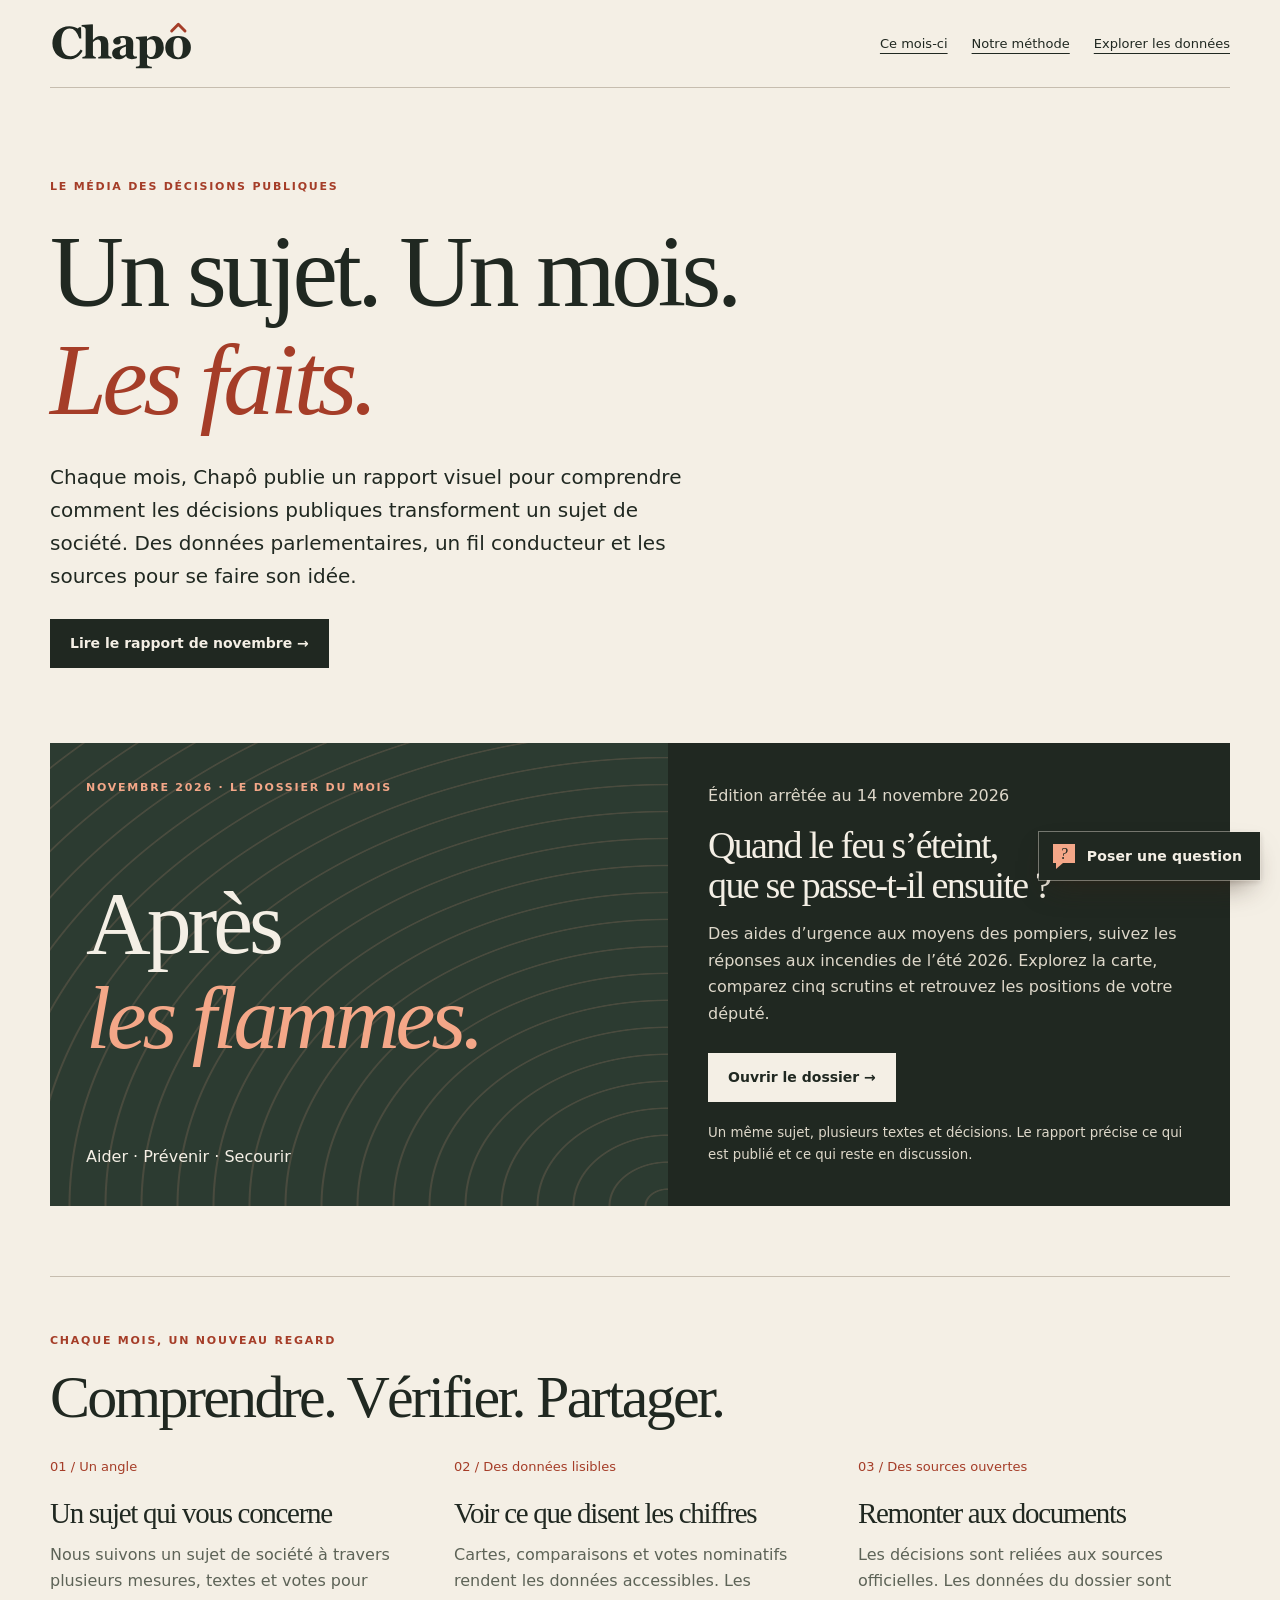
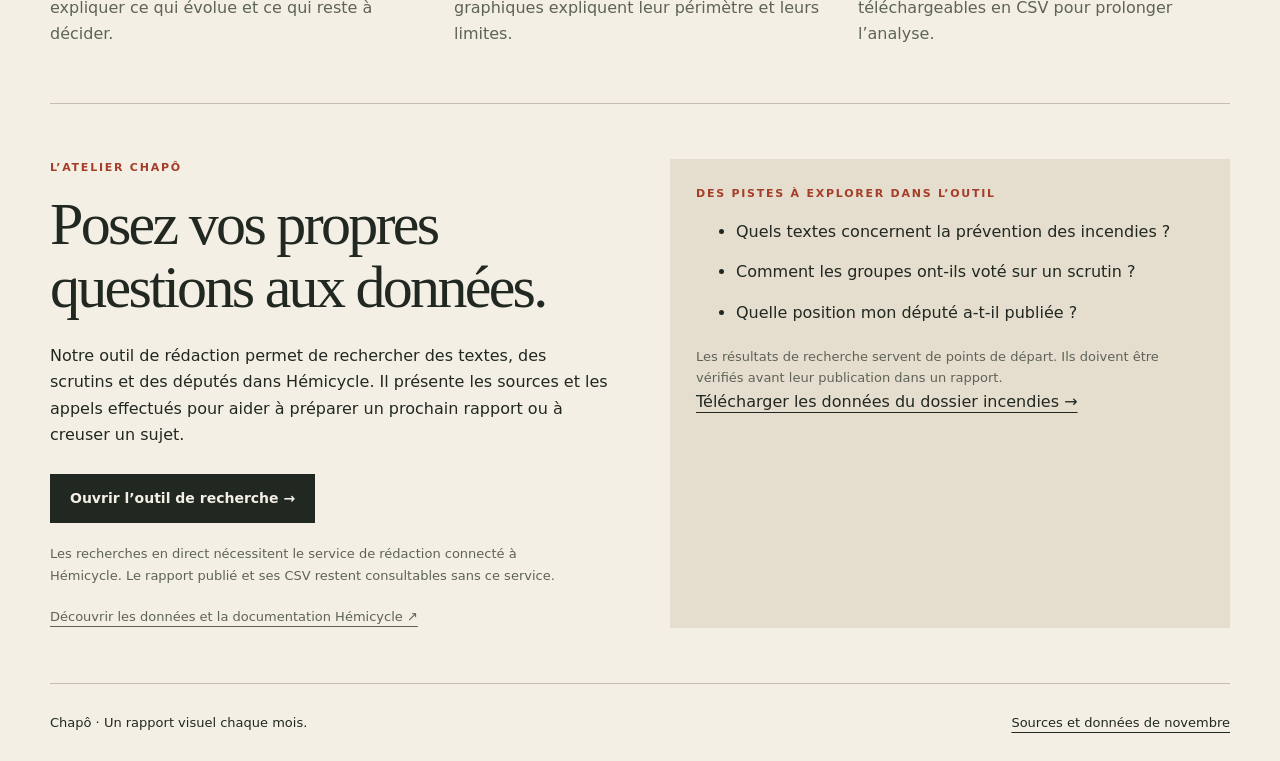
==== commit e31ba4af: "Merge branch 'frontend' into main : accueil Chapô, dossier incendies.html, données CSV - index.html " ====
--- a/frontend/index.html
+++ b/frontend/index.html
@@ -1,372 +1,4 @@
 <!doctype html>
-<html lang="fr" class="no-js">
-<head>
-<meta charset="utf-8">
-<meta name="viewport" content="width=device-width,initial-scale=1">
-<meta name="theme-color" content="#202821">
-<title>Après les flammes — Lisière</title>
-<style>
-:root{--ink:#202821;--paper:#f4efe5;--soft:#e5ddce;--dull:#5d6357;--rust:#a53d28;--peach:#f4a788;--fire:#be4f36;--green:#2c6756;--amber:#a67733;--serif:"Instrument Serif",Georgia,serif;--sans:"DM Sans",system-ui,sans-serif}
-*{box-sizing:border-box}html{scroll-behavior:smooth}body{margin:0;background:var(--paper);color:var(--ink);font:16px/1.55 var(--sans)}h1,h2,h3,p,figure{margin:0}h1,h2,h3{line-height:1.05}a{color:inherit;text-underline-offset:4px}button,input,select{font:inherit;color:inherit}button{cursor:pointer}button:focus-visible,a:focus-visible,input:focus-visible,select:focus-visible,summary:focus-visible{outline:3px solid #a85436;outline-offset:4px}[hidden]{display:none!important}.wrap{width:min(1180px,calc(100% - 60px));margin:auto}.eyebrow{font:750 11px/1.4 var(--sans);text-transform:uppercase;letter-spacing:.16em}.source{font-size:13px;color:var(--rust);display:inline-block}.muted{color:var(--dull);font-size:13px}.skip{position:absolute;top:-60px;left:15px;z-index:8;background:white;padding:9px}.skip:focus{top:8px}
-.cover{background:var(--ink);color:var(--paper);position:relative;overflow:hidden}.mast{position:relative;display:flex;align-items:center;justify-content:space-between;min-height:62px;border-bottom:1px solid #f4efe549;z-index:1}.logo{font:34px/.95 var(--serif);letter-spacing:-.08em}.logo span{color:var(--peach)}.mast a{font-size:13px}.coverbody{position:relative;padding:clamp(55px,9vw,140px) 0 clamp(42px,6vw,92px);z-index:1}.cover h1{font:400 clamp(65px,12vw,176px)/.8 var(--serif);letter-spacing:-.087em;margin:22px 0 24px}.cover h1 em{color:var(--peach);font-weight:400}.cover .intro{font-size:clamp(16px,2vw,23px);max-width:590px;color:#f1e7d6}.cover .eyebrow{color:var(--peach)}.coverfoot{margin-top:27px;display:flex;align-items:center;gap:20px;flex-wrap:wrap}.coverfoot a{background:var(--paper);color:var(--ink);padding:9px 15px;font-weight:750;font-size:13px;text-decoration:none}.coverfoot span{font-size:12px;color:#e8dacc}.cover-orbit{position:absolute;pointer-events:none;right:-18vw;top:-22vw;width:70vw;height:70vw;border-radius:50%;opacity:.3;background:repeating-radial-gradient(ellipse at 55% 60%,transparent 0 13px,#a9634e 14px 15px,transparent 16px 23px);mask-image:linear-gradient(120deg,transparent 12%,black 88%)}
-.progress{height:3px;background:#d9ccbb;position:sticky;z-index:5;top:0}.progress span{display:block;height:100%;width:0;background:var(--fire)}
-.story{position:relative;display:grid;grid-template-columns:minmax(0,1.46fr) minmax(0,1fr);gap:clamp(24px,5vw,78px);align-items:start}.stage{grid-column:1;grid-row:1;position:sticky;top:24px;height:min(690px,calc(100vh - 48px));min-height:490px;display:grid;grid-template-rows:auto minmax(0,1fr) auto;padding:19px 22px 16px;margin:22px 0;border:1px solid #d6cbbc;background:#eee7d9}.stage-top{display:flex;align-items:center;justify-content:space-between;gap:8px;border-bottom:1px solid #cfc2b1;padding-bottom:8px}.stage-top .eyebrow{color:var(--rust)}.stage-top span:last-child{font-size:11px;color:var(--dull);font-variant-numeric:tabular-nums}.stage-body{position:relative;min-height:0;display:grid;align-items:center;justify-items:center}.stage-body.enter{animation:appear .34s ease both}@keyframes appear{from{opacity:.28;transform:translateY(6px)}to{opacity:1;transform:translateY(0)}}.stage-foot{font-size:12px;color:var(--dull);min-height:24px;border-top:1px solid #cfc2b1;padding-top:8px}.steps{grid-column:2;grid-row:1}.step{min-height:68vh;display:grid;align-content:center;border-bottom:1px solid #d6cbbc;padding:32px 0;scroll-margin-top:24px}.step .eyebrow{color:var(--rust);margin-bottom:12px}.step h2{font:400 clamp(34px,4.2vw,62px)/.98 var(--serif);letter-spacing:-.053em;margin-bottom:15px}.step p{max-width:43ch;margin-bottom:12px}.step .source{margin-right:8px}.step-callout{padding-left:12px;border-left:2px solid var(--rust);font-weight:650}
-.map-wrap{display:grid;grid-template-rows:minmax(0,1fr) auto auto;height:100%;width:100%;min-height:0}.map-wrap svg{width:100%;height:100%;min-height:0;max-height:530px;display:block}.map-wrap path{fill:#d5cdbf;stroke:#eee7d9;stroke-width:.64}.map-wrap .hit{fill:var(--fire);cursor:pointer}.map-wrap .hit:hover,.map-wrap .hit:focus,.map-wrap .hit[aria-pressed=true]{fill:#8f3323;stroke:#fff5e5;stroke-width:2;outline:none}.map-legend{display:flex;gap:9px 15px;flex-wrap:wrap;font-size:11px;color:var(--dull);padding-bottom:4px}.map-legend i{display:inline-block;width:9px;height:9px;margin-right:5px;background:var(--fire)}.map-legend span:nth-child(2) i{background:#d5cdbf}.map-tip{font-size:12px;min-height:37px;padding:4px 0;color:#494e43}.map-tip a{color:var(--rust)}
-.display{width:100%;text-align:left;padding:10px 9%}.display b{display:block;font:400 clamp(47px,9vw,125px)/.89 var(--serif);letter-spacing:-.075em;color:var(--rust);overflow-wrap:anywhere}.display h3{font:400 clamp(23px,3.3vw,41px)/1.03 var(--serif);letter-spacing:-.025em;margin:13px 0}.display p{color:var(--dull);max-width:36ch;font-size:14px}.display .strip{margin-top:25px}.strip{height:13px;display:flex;overflow:hidden}.pos0{background:var(--green)}.pos1{background:var(--rust)}.pos2{background:var(--amber)}.pos3{background:#7c7f71}.display .labels{display:flex;justify-content:space-between;gap:10px;font-size:12px;margin-top:7px}.step .inline-stat{font-weight:750}
-.explore{border-top:1px solid #d6cbbc;padding:62px 0 45px;background:#fbf7ed}.explore h2{font:400 clamp(38px,6vw,77px)/.94 var(--serif);letter-spacing:-.06em;margin:8px 0 13px}.explore .description{max-width:680px;margin-bottom:18px}.ballot-control,.search-label{display:grid;gap:5px;font-size:12px;font-weight:700}.ballot-control{max-width:560px}.votes-layout{display:grid;grid-template-columns:1fr 1fr;gap:28px;margin-top:16px}.votes-layout h3{font-size:17px;margin:6px 0 9px}.numbers{display:flex;gap:10px 20px;flex-wrap:wrap;font-size:13px;margin:8px 0}.numbers strong{font-size:19px}.chart-row{width:100%;display:grid;grid-template-columns:60px minmax(40px,1fr) 125px;align-items:center;gap:8px;text-align:left;background:transparent;border:0;border-bottom:1px solid #e2d9ca;padding:5px 3px;font-size:12px}.chart-row:hover,.chart-row[aria-pressed=true]{background:#eae0d1}.chart-row .strip{height:8px;background:#eee8dd}.chart-row i{height:100%;display:block}.chart-row span:last-child{text-align:right;font-variant-numeric:tabular-nums}.filters{display:grid;grid-template-columns:minmax(0,1fr) minmax(105px,.65fr);gap:7px;margin:8px 0}input,select{background:#fffdf6;border:1px solid #a59b8e;padding:8px;max-width:100%;width:100%;min-width:0}.names{max-height:290px;overflow:auto;border-top:1px solid #d9cebe;margin:6px 0 0;list-style:none;padding:0}.names li{display:flex;justify-content:space-between;gap:8px;border-bottom:1px solid #e2d9ca;padding:6px 5px;font-size:13px}.names small{display:block;color:var(--dull)}.names li>span:last-child{text-align:right}.text-bank{border-top:1px solid #d6cbbc;padding:28px 0}.text-bank summary{font-weight:750;cursor:pointer}.text-bank details + details{margin-top:14px}.text-bank details p{margin:8px 0}.text-bank ul{padding-left:21px}.text-bank li{margin:7px 0}.text-bank a{color:var(--rust)}.method{padding:16px 0 38px;border-top:1px solid #d6cbbc}.method p{max-width:82ch;margin:7px 0}.no-js .stage{display:none}.no-js .story{display:block}.no-js .step{min-height:auto}.no-js #votes-ui{display:none}
-@media(max-width:760px){.wrap{width:calc(100% - 32px)}.mast{min-height:52px}.logo{font-size:29px}.coverbody{padding:46px 0 39px}.cover h1{font-size:clamp(57px,15vw,102px)}.cover-orbit{width:100vw;height:100vw;top:-8vw;right:-45vw}.story{display:block}.stage{z-index:2;top:3px;margin:0 -16px;height:clamp(260px,43svh,390px);min-height:0;padding:8px 14px 9px;border-inline:0;box-shadow:0 3px 9px #32221614}.stage-top{padding-bottom:4px}.stage-foot{min-height:0;padding-top:4px;font-size:11px}.map-tip{font-size:11px;min-height:28px;line-height:1.35}.map-legend{font-size:10px;padding-bottom:0}.step{min-height:55svh;padding:22px 0;scroll-margin-top:45svh}.step h2{font-size:clamp(34px,8vw,51px);margin-bottom:10px}.step p{font-size:15px}.step .source{font-size:12px}.display{padding-inline:6%}.display b{font-size:clamp(45px,11vw,76px)}.display h3{font-size:27px;margin:8px 0}.display .strip{margin-top:13px}.display p{font-size:12px}.votes-layout{grid-template-columns:1fr;gap:17px}.explore{padding:41px 0 32px}.filters input,.filters select{font-size:16px}.chart-row{padding-block:8px}}
-@media(prefers-reduced-motion:reduce){html{scroll-behavior:auto}.stage-body.enter{animation:none}.stage{position:static}.story{display:block}.step{min-height:auto;scroll-margin-top:8px}.map-wrap svg{max-height:410px}}
-</style>
-</head>
-<body>
-<a class="skip" href="#recit">Aller au récit</a>
-<section class="cover" aria-label="Introduction">
-<div class="cover-orbit" aria-hidden="true"></div>
-<header class="mast wrap"><div class="logo">Lisière<span>.</span></div><a href="#scrutins">Explorer les votes</a></header>
-<div class="coverbody wrap">
-<p class="eyebrow">Le dossier · 14 novembre 2026</p>
-<h1>Après <em>les flammes.</em></h1>
-<p class="intro">Aides d’urgence, prévention, soutien aux pompiers. Suivez les mesures prises après les incendies de l’été 2026, des premiers secours aux votes de l’Assemblée.</p>
-<div class="coverfoot"><a href="#recit">Commencer le récit ↓</a><span>Les étapes se révèlent au fil du défilement.</span></div>
-</div>
-</section>
-<div class="progress" aria-hidden="true"><span id="progress"></span></div>
-<main>
-<div class="story wrap" id="recit">
-<figure class="stage" aria-label="Illustration du récit">
-<div class="stage-top"><span class="eyebrow" id="stage-label">Le territoire</span><span id="stage-index"></span></div>
-<div class="stage-body" id="stage-body"></div>
-<figcaption class="stage-foot" id="stage-foot"></figcaption>
-</figure>
-<div class="steps" id="steps">
-<article class="step" id="carte" data-scene="map">
-<p class="eyebrow">Été 2026 · Les feux</p>
-<h2>Où le feu est passé</h2>
-<p>Le feu de Saumos a parcouru environ <strong>42 000 hectares</strong> en Gironde, dont <strong>37 296 hectares détruits</strong> selon la préfecture. Dans les Landes, le CNPF estime à environ 3 500 hectares la surface du feu de Biscarrosse. Il relève aussi des feux dans le Var, le Grand Est et d’autres départements.</p>
-<p class="muted">En rouge, les départements où le bilan provisoire du CNPF atteste des feux. En gris, les départements que ce bilan ne permet pas de renseigner. La carte ne représente ni les périmètres ni la gravité des incendies.</p>
-<a class="source" href="https://www.cnpf.fr/actualites/feux-de-foret-un-ete-2026-hors-norme-le-cnpf-pleinement-mobilise">Bilan provisoire du CNPF ↗</a>
-<a class="source" href="https://www.gironde.gouv.fr/layout/set/print/Actualites/Communiques-de-presse/Communiques-de-presse-2026/Septembre-2026/Le-feu-de-Saumos-est-desormais-eteint">Bilan de Saumos ↗</a>
-</article>
-<article class="step" id="aides" data-scene="relief">
-<p class="eyebrow">Août–septembre · Aides publiées</p>
-<h2>L’aide est arrivée par décret</h2>
-<p>Le décret du 14 août ouvre une aide exceptionnelle d’activité partielle aux entreprises de moins de 250 salariés éligibles, touchées par des mesures d’évacuation ou de confinement. Le décret du 17 septembre prolonge la période couverte jusqu’au 4 octobre, selon les communes listées en annexe.</p>
-<p>Dès le 31 juillet, un arrêté reconnaît les feux de Saumos et de Biscarrosse comme sinistre de grande ampleur. Le 25 septembre, le Gouvernement indique que les premiers acomptes d’indemnisation des assureurs ont été versés en Gironde et dans les Landes.</p>
-<a class="source" href="https://www.legifrance.gouv.fr/jorf/id/JORFTEXT000054860173">Décret et communes concernées ↗</a>
-<a class="source" href="https://www.legifrance.gouv.fr/loda/id/JORFTEXT000054618751">Arrêté sur les forêts touchées ↗</a>
-<a class="source" href="https://www.info.gouv.fr/public/index.php/communique/incendies-en-gironde-et-dans-les-landes-l-etat-accelere-la-reconstruction">Point du Gouvernement ↗</a>
-</article>
-<article class="step" id="prevenir" data-scene="8775">
-<p class="eyebrow">15 octobre · Prévention</p>
-<h2>Un crédit d’impôt pour débroussailler</h2>
-<p>L’amendement de Sophie Pantel prévoit de couvrir <strong>50 % des dépenses éligibles</strong> de débroussaillement, dans la limite de 5 000 € de dépenses par foyer fiscal et par an.</p>
-<p class="step-callout">L’Assemblée l’a adopté en première lecture avec 53 voix pour, 14 contre et 40 abstentions. L’entrée en vigueur du crédit reste à établir au 14 novembre.</p>
-<a class="source" href="https://www.assemblee-nationale.fr/dyn/17/amendements/3210A/AN/3339">Amendement I-3339 ↗</a>
-<a class="source" href="#scrutins" data-ballot="8775">Explorer le vote ↓</a>
-</article>
-<article class="step" id="cotisations" data-scene="8905">
-<p class="eyebrow">20 octobre · Cotisations sociales</p>
-<h2>Un répit pour les entreprises et les indépendants</h2>
-<p>L’article 4 du budget de la Sécurité sociale prévoit des reports et allégements de cotisations pour certains cotisants sinistrés. Le même article traite aussi de Mayotte après Chido et des employeurs de pompiers volontaires.</p>
-<p>Le même soir, l’Assemblée adopte l’amendement d’Arnaud Simion, qui élargit le calcul de l’aide des indépendants aux cotisations définitives, y compris celles déjà réglées.</p>
-<a class="source" href="#scrutins" data-ballot="8905">Vote sur l’article 4 ↓</a>
-<a class="source" href="#scrutins" data-ballot="8904">Vote sur l’amendement ↓</a>
-</article>
-<article class="step" id="pompiers" data-scene="8924">
-<p class="eyebrow">21 octobre · Services de secours</p>
-<h2>Alléger la facture des services d’incendie</h2>
-<p>L’amendement de Sophie Panonacle vise à réduire temporairement en 2027 les cotisations patronales de retraite dues par les services d’incendie et de secours pour leurs pompiers professionnels. Les droits à pension resteraient identiques.</p>
-<p class="step-callout">En première lecture, 62 députés ont voté pour, 10 contre et 46 se sont abstenus.</p>
-<a class="source" href="https://www.assemblee-nationale.fr/dyn/17/amendements/3211/AN/306">Amendement n° 306 rectifié ↗</a>
-<a class="source" href="#scrutins" data-ballot="8924">Explorer le vote ↓</a>
-</article>
-<article class="step" id="suite" data-scene="9097">
-<p class="eyebrow">23 octobre–14 novembre · La suite au Parlement</p>
-<h2>Le budget est rejeté malgré ces votes</h2>
-<p>Le 23 octobre, l’Assemblée rejette la partie recettes du budget de la Sécurité sociale. Ce vote entraîne le rejet de l’ensemble du projet à l’Assemblée. Au 14 novembre, le Sénat poursuit l’examen.</p>
-<p>Les aides d’urgence publiées par décret suivent leur propre calendrier. Les mesures budgétaires évoquées ici restent à suivre dans les textes définitifs.</p>
-<a class="source" href="https://www.senat.fr/travaux-parlementaires/textes-legislatifs/la-loi-en-clair/projet-de-loi-de-financement-de-la-securite-sociale-pour-2027.html">Parcours du texte au Sénat ↗</a>
-<a class="source" href="#scrutins" data-ballot="9097">Explorer le vote sur les recettes ↓</a>
-</article>
-</div>
-</div>
-<section class="explore" id="scrutins">
-<div class="wrap">
-<p class="eyebrow">Assemblée nationale</p>
-<h2>Qui a voté quoi ?</h2>
-<p class="description">Explorez les cinq scrutins du récit, par groupe ou par député. Les effectifs correspondent aux positions publiées pour chaque vote.</p>
-<div id="votes-ui">
-<label class="ballot-control">Scrutin<select id="ballot"></select></label>
-<p class="muted" id="vote-object"></p>
-<div class="numbers" id="totals"></div>
-<p><a class="source" id="vote-source">Analyse officielle du scrutin ↗</a></p>
-<div class="votes-layout">
-<div><h3>Répartition par groupe</h3><p class="muted" id="scale-note"></p><div id="group-list"></div></div>
-<div><h3 id="names-title">Positions nominatives</h3>
-<div class="filters"><input id="person" type="search" aria-label="Rechercher un député par nom ou département" placeholder="Nom ou département"><select id="position" aria-label="Filtrer par position"><option value="">Toutes les positions</option><option value="0">Pour</option><option value="1">Contre</option><option value="2">Abstention</option><option value="3">Non-votant de droit</option></select></div>
-<p class="muted" id="results" role="status"></p><ul class="names" id="names" aria-label="Résultats de recherche" tabindex="0"></ul>
-</div>
-</div>
-</div>
-<p id="data-error" hidden>L’explorateur n’a pas pu charger ses données. <a href="https://www.assemblee-nationale.fr/dyn/17/scrutins/8775">Voir le scrutin officiel</a>.</p>
-</div>
-</section>
-<div class="wrap text-bank"><details><summary>Fiscalité locale des entreprises sinistrées</summary><p>Le projet de budget de l’État prévoit à l’article 14 des allégements de fiscalité locale pour les entreprises de moins de 250 salariés éligibles dans les communes évacuées ou confinées. Cette mesure figure dans le projet déposé.</p><a class="source" href="https://www.assemblee-nationale.fr/dyn/docs/PRJLANR5L17B3210.raw">Article 14 du projet de loi de finances ↗</a></details><details><summary>Autres textes repérés sur les incendies et les secours</summary><p class="muted">Titres repérés dans Hémicycle parmi les dépôts depuis juillet. Leur présence ici ne préjuge pas de leur statut.</p><ul id="texts"></ul></details></div>
-<footer class="wrap method"><p class="eyebrow">Sources et périmètre</p>
-<p class="muted">État du dossier au 14 novembre 2026. La carte reprend une sélection documentée par le CNPF, dont le bilan 2026 est provisoire. La BDIFF réserve sa consultation publique aux années antérieures à la campagne en cours.</p>
-<p class="muted">Recherche Hémicycle sur les textes déposés depuis le 1ᵉʳ juillet, les scrutins retournés depuis le 1ᵉʳ juillet et huit requêtes thématiques. Le récit retient les mesures et votes que nous avons pu relier à des documents officiels.</p>
-<p class="muted"><a href="https://hemicycle.ai/docs">Hémicycle</a> · <a href="https://bdiff.agriculture.gouv.fr/">BDIFF</a> · <a href="https://data.assemblee-nationale.fr/travaux-parlementaires/votes">Scrutins de l’Assemblée</a> · <a href="https://github.com/gregoiredavid/france-geojson">Contours des départements</a></p>
-<noscript><p>Le récit et ses sources restent accessibles. Activez JavaScript pour la carte et l’explorateur de votes.</p></noscript>
-</footer>
-</main>
-<script type="application/json" id="edition-data">{"map":[["01","Ain","M262.1,190.9L262.9,187.7L264.0,185.1L265.0,180.9L266.1,178.1L269.3,179.2L272.3,178.1L274.5,180.4L275.6,181.9L277.5,184.2L279.2,185.6L279.7,187.2L281.9,187.3L283.9,185.1L286.4,185.9L287.7,187.4L291.1,186.7L292.3,185.8L295.5,181.8L297.0,185.7L297.0,188.1L294.7,188.6L292.9,190.1L291.8,192.6L290.0,194.3L288.8,195.9L289.5,198.7L288.7,203.1L288.2,207.3L286.2,209.6L284.9,211.3L283.0,210.3L282.0,208.5L280.3,206.9L279.1,204.0L276.4,202.8L274.7,205.6L272.4,205.4L269.0,204.8L265.7,204.9L265.4,202.4L263.8,200.9L262.3,200.5L260.8,199.5L261.0,195.9L262.5,192.3L262.1,190.9Z"],["02","Aisne","M243.0,68.2L242.1,70.0L239.9,68.1L237.6,68.6L237.2,70.0L234.0,71.0L232.8,73.6L233.9,75.8L235.3,76.8L233.6,77.7L231.7,78.5L231.1,81.3L233.1,82.2L232.4,83.5L231.5,85.7L229.5,86.9L227.8,89.7L225.7,88.4L224.4,87.1L222.8,85.9L220.2,83.0L220.1,79.8L217.7,79.1L219.4,77.8L218.5,76.1L215.8,75.5L215.0,75.5L216.4,75.4L216.7,72.7L215.8,70.7L217.8,69.5L219.2,67.2L218.6,65.8L219.0,63.8L219.4,61.7L218.7,59.6L218.9,56.8L218.0,53.5L218.0,51.5L218.9,48.9L220.0,45.8L221.8,44.4L225.0,44.2L228.6,44.9L229.9,43.6L231.8,44.6L234.4,43.0L237.0,44.1L239.3,44.9L241.3,45.5L244.1,46.8L246.9,46.8L247.4,48.8L247.6,51.9L247.2,53.9L247.7,55.3L246.6,57.0L245.0,58.9L242.9,59.7L243.3,62.6L242.9,64.3L242.8,66.9L243.0,68.2Z"],["03","Allier","M216.6,167.4L219.2,170.0L221.4,171.6L224.0,171.4L225.9,170.4L227.6,171.6L228.5,172.5L230.4,171.4L231.3,170.1L232.4,170.7L233.9,172.5L234.8,174.6L235.1,177.1L237.5,177.4L238.2,178.9L240.7,179.0L241.7,181.4L241.5,185.5L239.6,186.3L238.4,187.6L235.8,188.6L236.8,191.5L237.2,194.3L237.3,197.6L235.1,198.9L233.8,200.2L231.4,197.0L228.3,197.1L227.1,195.3L225.4,195.5L221.9,195.2L220.1,195.1L218.2,193.2L215.6,192.9L213.5,190.9L214.1,189.2L211.6,188.1L210.9,190.1L208.5,189.6L207.4,191.0L206.5,193.1L203.5,190.5L202.2,187.4L200.8,186.8L199.4,185.7L197.7,184.1L197.1,181.6L199.0,178.1L202.4,177.4L203.8,177.9L204.8,174.7L205.3,172.3L208.0,169.9L209.5,170.3L213.5,168.0L216.6,167.4Z"],["04","Alpes-de-Haute-Provence","M285.4,266.3L287.4,265.6L289.3,266.0L290.7,265.6L289.2,263.0L290.7,263.3L291.9,261.9L292.6,258.6L294.5,257.1L296.8,255.5L298.3,256.9L300.6,257.9L301.4,255.3L302.9,254.7L304.2,254.8L305.8,256.0L308.0,256.6L311.2,254.6L313.0,252.6L316.0,250.2L317.6,248.5L318.5,250.1L317.5,252.4L316.3,254.8L317.5,256.4L317.0,257.6L316.1,260.6L314.5,261.6L313.5,263.6L311.6,267.2L313.0,269.7L314.5,273.3L316.6,275.4L318.3,277.5L315.4,276.7L313.3,278.5L311.4,279.3L312.2,280.9L309.9,281.0L307.4,281.0L304.6,281.5L303.1,283.6L300.4,281.2L298.6,282.6L295.8,284.7L294.4,286.2L293.4,284.5L292.2,283.1L289.9,284.2L287.5,283.9L286.3,282.0L284.8,280.2L282.0,280.5L283.6,276.8L282.0,275.9L281.3,274.0L280.9,271.2L282.1,267.9L282.8,266.5L284.2,267.8L284.6,267.3L285.4,266.3Z"],["05","Hautes-Alpes","M300.6,230.8L303.2,231.6L304.0,233.3L306.4,233.5L307.6,231.9L309.8,231.0L311.0,232.9L312.7,234.8L313.0,235.9L313.3,239.2L316.2,241.3L319.1,241.4L319.8,243.6L320.9,246.3L321.4,247.8L318.7,248.1L316.7,249.7L314.6,250.6L312.0,253.1L310.5,255.1L307.7,256.4L305.1,255.6L303.1,253.7L302.6,255.6L300.6,255.9L300.1,259.0L297.9,256.8L295.9,255.5L294.3,257.6L292.2,259.9L291.5,263.4L290.6,262.6L289.3,263.6L291.6,265.9L288.5,265.5L286.4,266.0L285.5,264.7L284.6,263.2L283.6,261.9L281.4,260.3L279.8,259.6L278.7,257.5L280.8,257.0L280.3,254.9L283.5,255.9L285.1,254.5L283.9,251.4L286.7,249.3L288.6,248.0L288.6,246.7L290.9,245.1L293.3,243.9L293.3,242.5L295.3,242.6L298.2,241.1L300.8,240.5L303.0,241.1L303.0,238.5L302.3,236.8L301.6,235.4L299.5,233.1L300.6,230.8Z"],["06","Alpes-Maritimes","M316.9,259.9L318.8,261.8L319.7,264.0L321.6,264.7L324.0,265.8L326.0,267.0L328.7,268.1L330.9,269.1L332.9,268.1L335.8,267.9L337.2,267.8L338.4,270.5L337.1,272.4L335.7,275.3L334.4,276.9L332.7,278.8L332.5,282.4L330.5,283.7L329.2,284.2L327.5,285.5L325.7,286.4L323.9,286.8L323.0,290.3L321.3,290.8L318.6,291.3L318.4,293.2L317.1,291.6L317.4,288.8L314.9,287.6L313.6,286.3L313.4,283.5L311.6,282.8L310.5,281.4L311.2,280.0L311.9,278.4L314.7,277.0L316.8,277.8L316.8,276.1L315.6,274.0L313.4,270.6L312.1,268.1L312.6,264.1L314.2,262.6L315.6,260.4L316.9,259.9Z"],["07","Ardèche","M254.4,226.6L257.5,226.0L257.9,224.5L260.0,222.5L261.9,222.1L262.6,224.3L262.7,227.0L263.0,229.4L262.7,231.0L264.2,233.5L263.9,235.8L264.8,238.1L263.7,241.6L261.6,244.3L261.9,249.1L260.3,251.5L259.8,254.0L260.0,256.4L258.7,259.4L258.7,263.3L257.6,262.6L254.9,260.7L253.5,262.3L252.0,262.1L251.3,260.7L249.3,261.6L248.5,263.5L246.7,262.2L245.1,260.8L242.8,261.0L243.6,258.2L241.8,256.1L240.5,251.8L239.0,250.1L238.2,245.3L240.2,243.4L242.5,241.9L243.6,240.6L246.5,239.9L247.6,237.1L249.3,235.7L250.6,234.6L251.1,233.5L252.2,231.2L253.4,230.6L254.2,227.6L254.4,226.6Z"],["08","Ardennes","M247.9,47.2L251.7,47.4L255.1,47.6L259.3,45.7L260.1,42.0L263.2,39.5L265.1,40.5L263.9,41.7L263.0,45.0L262.4,47.2L264.9,49.0L264.3,52.7L266.7,53.2L269.4,54.6L271.1,56.4L273.2,57.2L276.4,58.7L276.7,59.8L276.6,61.1L273.9,62.0L271.6,61.2L270.4,63.2L270.0,65.2L270.5,68.8L269.2,70.0L269.1,72.8L265.4,73.6L263.0,74.1L260.7,74.0L258.3,74.8L256.8,72.3L252.7,72.8L251.0,71.6L249.4,70.4L247.0,69.0L243.0,68.2L242.9,65.8L243.8,63.1L242.6,60.3L244.3,59.7L245.5,57.4L247.6,56.0L248.0,54.4L247.4,53.0L248.4,49.3L247.9,47.2Z"],["09","Ariège","M181.7,301.2L182.6,303.1L183.1,304.7L186.7,306.2L188.5,307.0L189.1,309.8L188.1,313.3L189.6,315.2L188.4,317.1L187.1,318.9L188.5,321.6L192.0,321.0L194.4,323.7L192.7,324.3L189.7,324.5L188.1,326.6L185.5,327.4L183.9,327.5L181.6,325.9L179.6,325.8L178.1,324.7L176.0,325.7L175.2,326.7L173.9,324.1L173.1,322.4L170.4,322.4L168.0,322.6L166.6,320.3L162.8,319.0L160.2,317.7L159.8,314.4L160.5,313.2L163.8,311.5L163.4,309.2L164.3,307.5L166.1,306.2L168.3,306.2L170.6,308.1L171.4,306.9L169.4,305.4L172.1,304.4L173.8,302.9L172.4,301.6L172.1,300.4L174.5,301.3L175.4,303.5L176.9,303.2L176.7,300.5L178.0,301.1L181.3,300.9L181.7,301.2Z"],["10","Aube","M226.6,106.8L226.4,104.4L226.3,101.5L228.3,100.9L228.9,98.6L231.5,99.8L232.5,101.2L235.1,101.3L237.9,101.7L238.5,99.5L240.5,98.7L241.4,96.7L243.3,96.3L246.0,94.8L249.7,94.5L250.0,96.8L252.3,100.3L255.5,101.5L258.3,100.9L258.3,104.2L261.6,106.9L263.0,109.3L264.1,111.4L263.6,115.2L263.5,117.5L260.8,117.1L260.3,119.7L257.8,120.4L256.4,122.7L253.5,123.2L249.8,123.1L248.1,124.2L247.2,122.7L244.7,124.4L243.0,124.4L241.4,124.2L239.6,122.5L237.9,122.2L237.2,120.0L236.7,117.7L235.4,115.9L233.2,116.3L231.2,114.8L232.0,113.0L231.8,111.3L230.5,109.9L228.8,107.6L226.6,106.8Z"],["11","Aude","M181.7,301.2L182.7,299.7L183.9,298.8L185.3,295.7L187.3,296.2L189.5,296.1L191.2,295.3L194.3,295.8L195.8,296.0L196.7,294.4L200.1,295.7L202.7,295.0L205.2,295.9L204.3,297.7L205.4,300.2L208.2,300.4L209.4,301.9L210.4,300.5L212.5,297.4L214.4,299.7L217.2,301.0L219.0,301.7L221.0,302.1L220.4,305.3L217.7,310.2L217.4,314.8L213.7,316.0L212.3,314.7L210.3,315.6L209.0,317.8L205.3,317.8L202.8,317.3L198.3,317.8L198.7,320.1L198.2,322.7L196.2,323.7L194.4,323.7L192.0,321.0L188.5,321.6L187.1,318.9L188.4,317.1L189.6,315.2L188.1,313.3L189.1,309.8L188.5,307.0L186.7,306.2L183.1,304.7L182.6,303.1L181.7,301.2Z"],["12","Aveyron","M195.2,250.2L196.3,248.8L198.5,248.9L201.1,249.3L202.8,247.4L204.5,244.0L205.7,242.0L206.7,240.6L208.2,239.1L209.5,238.2L209.9,241.1L212.2,240.4L212.7,243.1L214.1,244.0L213.9,246.0L215.3,249.1L217.8,251.8L218.4,255.4L219.5,257.3L219.0,258.8L219.8,261.9L219.8,263.2L221.6,264.9L222.0,266.3L225.1,266.1L224.1,268.4L223.3,270.9L225.3,271.4L227.2,273.7L225.6,274.8L224.1,277.7L222.3,279.6L219.2,280.6L217.4,280.8L217.8,282.4L217.6,284.7L215.4,284.7L213.8,284.7L211.0,282.7L209.0,283.9L206.2,281.9L204.5,278.6L204.3,276.7L203.3,275.0L202.4,272.6L200.5,271.5L198.2,268.9L196.0,268.5L195.2,267.1L193.9,266.8L191.3,267.1L189.5,267.9L188.1,266.7L188.3,264.2L188.3,262.9L186.7,262.1L187.4,259.7L185.9,257.1L186.2,255.1L187.4,254.6L190.3,252.5L192.5,251.9L194.2,251.1L195.2,250.2Z"],["13","Bouches-du-Rhône","M261.0,276.5L264.8,277.4L266.9,278.5L269.1,281.6L273.8,283.2L276.7,284.3L282.7,286.4L285.3,285.2L287.4,284.1L288.6,286.5L285.5,288.3L285.2,290.1L286.4,292.4L287.3,295.1L286.6,296.1L286.1,298.1L285.8,299.7L287.6,301.4L285.3,304.8L283.4,305.4L281.1,304.1L277.3,303.7L277.5,302.3L277.3,299.7L274.5,298.8L272.2,299.1L268.4,298.1L266.0,295.1L263.9,297.4L263.5,299.1L259.0,298.4L256.3,296.8L256.4,294.8L252.3,294.6L248.0,292.6L252.4,290.3L254.2,288.5L253.6,286.3L255.8,284.7L258.1,285.4L258.2,282.6L258.5,280.0L259.8,278.0L261.0,276.5ZM268.2,290.5L267.9,293.7L269.6,296.4L272.0,296.0L273.6,293.2L270.5,291.6L268.7,290.9L268.2,290.5Z"],["14","Calvados","M108.7,70.1L112.1,68.5L116.3,70.0L122.2,70.7L126.0,70.9L129.9,72.3L135.3,72.3L140.7,68.6L143.5,67.4L145.6,69.5L146.2,72.3L147.8,73.6L147.3,75.4L148.9,78.0L147.7,81.0L148.9,82.4L148.9,84.9L147.6,84.6L145.9,85.4L144.2,85.2L141.9,86.5L139.6,86.2L137.0,88.4L134.0,89.9L130.1,89.2L128.8,90.4L126.6,88.4L123.6,89.4L119.5,89.8L117.5,91.7L115.2,92.9L111.5,92.3L109.5,91.9L107.8,89.8L110.5,87.6L113.0,84.9L114.2,83.4L115.2,80.6L114.7,78.7L114.5,76.1L110.9,75.3L108.6,72.9L108.8,71.1L108.7,70.1Z"],["15","Cantal","M203.0,217.4L206.4,218.7L207.7,220.2L209.7,220.9L212.4,221.3L214.0,223.0L216.3,224.7L217.4,223.0L218.7,223.2L219.9,224.5L221.7,225.5L222.9,227.7L223.6,230.9L223.6,233.5L224.6,234.6L225.2,236.7L223.2,238.4L221.8,239.0L220.5,240.8L218.5,239.9L217.7,241.9L216.6,245.1L215.3,249.1L213.9,246.0L214.1,244.0L212.7,243.1L212.2,240.4L209.9,241.1L209.5,238.2L208.2,239.1L206.7,240.6L205.7,242.0L204.5,244.0L202.8,247.4L201.1,249.3L198.5,248.9L196.3,248.8L195.2,250.2L194.5,248.0L193.8,245.0L193.4,242.3L192.6,239.0L191.4,236.5L193.5,235.4L193.4,232.3L194.5,230.6L194.7,227.8L196.5,225.3L198.1,223.3L199.3,222.0L199.6,219.9L201.4,221.0L203.5,220.6L203.0,217.4Z"],["16","Charente","M135.1,198.8L137.2,196.5L139.7,194.0L142.4,194.4L144.4,194.6L148.5,195.7L150.2,194.5L150.6,192.4L152.8,194.6L155.7,193.9L157.2,192.3L159.2,192.7L159.1,194.7L159.9,196.3L161.9,197.2L160.8,200.5L158.9,201.4L158.1,204.4L156.4,205.0L155.7,206.7L154.2,208.4L152.4,211.6L151.2,212.8L150.7,214.9L147.1,217.9L145.0,219.4L144.8,224.0L143.1,225.6L141.2,227.7L139.2,227.0L137.9,228.3L136.8,226.2L134.2,224.5L131.8,223.6L130.6,222.4L130.8,222.0L131.3,220.1L131.1,217.1L130.1,214.2L127.7,211.8L127.2,210.7L126.8,208.6L126.1,206.5L127.4,205.7L130.3,205.0L132.8,205.6L134.2,203.8L134.0,201.4L135.6,199.5L135.1,198.8Z"],["17","Charente-Maritime","M99.3,189.6L100.6,189.8L103.4,190.5L104.6,192.0L101.6,190.9L98.0,189.9L99.1,188.0L99.3,189.6ZM108.4,185.8L111.4,184.1L113.6,183.7L113.5,185.7L115.7,185.5L116.9,185.2L118.7,187.5L120.0,190.0L121.7,192.4L125.0,193.5L128.1,194.0L130.5,194.6L132.7,195.9L133.6,197.2L135.1,198.8L133.9,200.4L134.6,203.3L133.8,205.3L131.6,205.1L128.3,205.9L126.7,206.6L127.0,207.4L127.9,210.5L127.0,212.1L129.8,213.8L130.9,215.6L131.4,219.1L129.7,221.4L131.3,222.6L130.7,224.1L133.5,223.9L135.0,226.2L138.0,227.2L137.9,229.8L136.8,231.7L134.8,231.3L132.9,232.0L130.6,230.2L128.3,229.1L127.3,228.4L127.0,225.4L124.4,224.7L122.3,223.4L118.7,221.6L115.8,216.6L112.0,213.7L110.5,212.0L107.7,210.1L105.5,205.9L108.4,205.0L108.5,203.0L109.8,200.0L110.2,197.8L109.5,195.6L108.4,192.8L106.4,192.1L106.6,189.5L108.1,187.9L108.4,185.8ZM105.3,203.5L102.7,200.5L101.7,197.7L102.1,196.4L105.7,198.3L105.7,200.4L106.4,203.3L105.4,204.4L105.3,203.5Z"],["18","Cher","M196.0,136.0L198.7,136.6L201.2,136.4L204.0,137.7L205.8,139.0L206.9,141.1L208.7,140.6L210.2,140.0L211.5,140.3L213.3,141.4L212.5,146.4L214.2,148.7L216.0,152.8L216.4,157.2L217.4,160.1L217.6,164.2L216.6,167.4L213.5,168.0L209.5,170.3L208.0,169.9L205.3,172.3L204.8,174.7L203.8,177.9L202.4,177.4L199.0,178.1L197.1,181.6L194.9,181.3L193.9,180.1L194.5,177.5L194.1,175.2L193.4,172.2L191.5,169.4L192.5,167.4L191.8,165.7L193.8,163.0L191.6,162.1L192.2,159.0L191.1,155.6L188.9,154.8L185.9,155.4L184.0,154.6L185.7,152.9L186.5,151.8L187.1,149.9L189.8,149.6L192.7,149.0L193.1,147.0L193.5,144.1L196.1,143.8L196.2,140.9L194.9,138.8L193.8,136.8L196.0,136.0Z"],["19","Corrèze","M187.2,209.1L188.7,208.1L190.7,206.9L193.3,207.7L195.1,208.3L196.9,210.4L198.6,209.7L201.1,209.0L203.5,209.6L203.3,211.3L201.9,213.0L203.2,215.7L202.5,219.7L202.4,221.2L200.2,220.4L199.4,220.9L198.9,223.2L196.8,224.6L195.1,226.9L195.2,230.1L194.3,232.5L192.8,234.8L192.2,236.2L189.3,236.6L187.4,236.4L185.2,238.3L183.4,237.8L182.1,236.1L180.1,234.3L177.9,233.9L175.5,234.9L173.8,231.7L173.8,230.4L171.3,230.2L171.4,228.5L169.9,227.2L170.4,225.9L169.9,223.4L172.0,221.9L171.1,221.0L170.4,218.7L171.9,217.2L173.9,216.7L175.6,214.6L177.4,214.2L179.2,213.7L181.0,212.5L184.0,210.6L186.6,210.3L187.2,209.1Z"],["21","Côte-d'Or","M246.5,153.9L245.8,155.2L245.4,154.2L246.5,153.9ZM249.4,124.4L252.6,122.8L255.3,122.9L257.0,120.5L260.1,120.8L262.3,121.3L262.9,123.1L263.4,124.8L265.2,124.6L266.6,126.7L267.5,129.1L266.5,130.5L266.8,133.1L268.9,133.9L272.4,133.7L274.0,136.2L275.6,136.6L277.5,136.6L280.2,136.5L280.1,139.6L277.6,141.9L279.5,145.0L280.5,145.8L281.3,148.0L280.4,150.1L279.4,152.1L278.4,154.8L276.2,156.8L275.9,158.9L274.4,160.4L272.1,161.0L269.8,161.1L267.7,161.2L265.0,161.5L260.7,162.7L259.1,162.9L258.0,161.8L256.2,158.8L253.6,158.0L252.2,156.5L248.9,155.5L247.3,153.7L247.5,151.2L244.8,149.0L245.0,146.8L244.1,144.5L245.2,141.6L245.9,138.6L247.4,136.7L247.7,134.1L248.4,132.4L250.4,130.9L250.1,128.8L248.6,127.5L249.9,125.3L249.4,124.4Z"],["22","Côtes-d'Armor","M42.7,96.6L44.6,94.4L44.6,92.3L45.7,90.3L48.6,91.3L50.5,90.5L53.4,89.0L55.4,89.2L57.6,90.2L59.6,91.2L61.1,92.6L61.7,94.7L63.5,96.0L64.5,99.0L67.1,100.5L68.2,102.2L69.4,101.2L72.9,98.5L74.5,96.8L77.6,96.0L77.0,98.1L78.9,97.1L81.7,99.2L82.6,99.2L84.6,100.9L87.2,101.1L87.7,103.5L87.1,105.3L87.2,107.6L87.0,109.6L84.4,110.3L82.5,111.7L81.0,113.5L79.3,115.8L77.8,116.4L76.0,116.2L74.1,115.0L71.9,115.6L71.5,118.7L68.4,119.7L68.8,117.1L66.1,117.4L63.7,116.2L60.1,115.5L58.7,113.9L55.8,115.6L53.2,115.9L51.6,115.7L49.1,116.0L47.3,114.5L45.8,113.8L46.1,111.7L45.3,108.9L44.2,105.6L44.2,103.7L45.4,101.4L44.5,99.5L42.7,96.6Z"],["23","Creuse","M194.2,181.5L196.3,181.4L198.2,183.7L199.0,185.2L200.7,185.8L202.3,186.9L203.2,188.6L204.5,192.2L204.7,195.8L205.7,198.7L203.5,201.4L200.9,203.9L200.9,205.4L202.6,207.6L198.9,208.6L197.8,210.0L194.8,209.0L194.0,207.6L192.0,207.3L189.5,208.2L187.6,208.6L186.6,207.8L185.8,204.8L183.5,203.1L181.4,203.9L180.3,201.8L178.9,200.2L177.6,200.2L178.8,198.3L177.7,196.6L177.9,194.7L176.9,192.8L174.6,190.9L174.6,188.4L175.3,186.0L175.8,183.3L178.0,182.6L180.6,182.9L182.7,182.8L184.6,180.3L187.4,180.7L189.6,181.2L192.1,182.1L194.2,181.5Z"],["24","Dordogne","M154.2,208.4L156.4,209.2L158.0,210.2L158.1,213.1L159.7,213.5L161.2,212.8L164.4,212.4L165.0,214.4L166.7,214.9L167.3,216.4L168.1,217.5L170.4,218.7L171.1,221.0L172.0,221.9L169.9,223.4L170.4,225.9L169.9,227.2L171.4,228.5L171.3,230.2L173.8,230.4L173.8,231.7L175.5,234.9L174.5,239.1L174.3,240.8L173.3,242.8L171.5,244.0L171.1,246.4L168.2,247.8L166.3,251.2L164.2,250.3L161.0,250.2L159.6,250.2L159.7,248.4L158.5,246.9L155.0,247.9L153.7,247.2L152.0,248.3L150.0,248.2L147.4,248.5L146.7,246.9L145.5,244.6L145.2,242.3L144.0,240.6L142.8,242.4L138.3,241.3L137.9,237.6L138.7,235.2L138.9,231.2L137.0,230.7L137.3,229.1L138.7,227.7L140.3,226.9L142.4,226.0L144.2,224.6L144.3,221.5L145.8,218.1L149.9,215.1L150.8,213.8L151.7,211.5L153.4,210.1L154.2,208.4Z"],["25","Doubs","M314.8,138.2L316.8,138.5L318.4,140.2L317.6,141.8L318.2,144.2L316.8,145.4L319.6,145.8L321.4,146.5L319.6,148.4L318.3,150.8L314.6,154.7L313.1,156.1L312.4,157.7L310.3,159.7L307.3,160.7L305.1,162.3L305.3,166.0L304.9,168.9L302.8,170.5L298.4,174.3L297.4,176.4L295.3,173.8L296.7,170.7L298.6,168.9L297.3,166.2L294.7,165.3L294.1,163.8L292.9,161.6L292.4,160.0L289.6,159.3L288.3,158.8L288.2,157.5L289.1,154.1L288.2,152.5L286.5,151.2L286.8,149.6L289.7,148.2L291.9,146.5L294.6,146.8L296.9,144.6L299.7,143.6L301.1,142.7L305.9,140.1L307.3,140.7L308.7,140.8L308.9,138.9L311.2,138.4L313.8,139.2L314.8,138.2Z"],["26","Drôme","M262.6,224.3L265.9,223.3L268.1,222.6L269.8,224.9L272.4,226.2L272.7,229.1L271.7,232.7L273.7,232.6L276.0,233.6L279.5,232.9L279.9,233.6L280.2,236.9L279.9,242.2L281.8,244.2L284.1,245.0L287.0,246.5L289.3,247.0L288.4,248.8L284.5,248.9L283.3,253.0L284.2,254.6L282.4,255.6L279.7,255.9L280.2,257.7L279.3,258.7L280.0,260.2L281.8,260.9L284.4,262.2L285.4,263.1L285.4,266.3L285.6,267.4L284.4,267.2L282.5,267.1L281.9,268.6L279.1,267.8L277.0,265.5L274.5,264.9L271.8,264.8L272.1,262.5L269.8,262.8L267.3,262.8L263.3,264.9L262.7,263.0L260.5,261.2L258.7,259.4L260.0,256.4L259.8,254.0L260.3,251.5L261.9,249.1L261.6,244.3L263.7,241.6L264.8,238.1L263.9,235.8L264.2,233.5L262.7,231.0L263.0,229.4L262.7,227.0L262.6,224.3ZM265.0,259.7L264.7,261.3L267.2,262.3L269.2,259.7L268.1,258.2L265.7,258.1L265.0,259.7Z"],["27","Eure","M145.5,67.3L149.0,66.2L152.9,67.1L155.0,67.8L158.7,67.8L160.8,69.0L160.9,70.5L161.0,71.6L162.7,72.7L165.5,72.9L167.3,71.8L169.0,70.3L171.4,68.6L172.5,67.1L176.2,66.5L178.8,66.9L180.9,68.4L183.5,69.6L184.0,72.2L183.7,73.6L182.1,74.8L180.9,78.7L179.4,80.4L176.4,81.6L175.7,82.6L176.7,84.4L175.5,86.5L174.4,88.9L173.6,91.5L170.8,92.8L167.9,92.4L166.9,92.9L164.2,93.9L161.3,94.6L159.3,95.7L157.7,95.9L158.0,93.6L156.8,91.8L153.6,90.0L152.2,88.3L149.6,88.2L147.8,87.0L148.9,84.9L148.9,82.4L147.7,81.0L148.9,78.0L147.3,75.4L147.8,73.6L146.2,72.3L145.6,69.5L145.5,67.3Z"],["28","Eure-et-Loir","M159.0,96.1L160.6,94.4L162.8,94.0L166.3,93.1L167.8,91.7L170.2,92.4L172.1,92.7L173.2,89.9L176.1,87.5L176.8,85.8L177.8,87.1L178.9,89.1L178.8,91.6L178.9,94.9L180.7,97.4L182.1,99.4L184.3,100.6L184.7,103.6L186.5,104.9L188.3,105.4L189.1,106.8L189.3,109.5L189.6,110.7L188.8,113.1L187.3,115.8L186.8,117.9L183.2,119.1L180.0,119.0L178.0,119.9L177.3,122.3L174.4,122.7L172.7,123.2L170.6,123.0L168.2,121.3L166.5,118.5L163.6,117.9L164.1,116.6L162.3,117.3L159.7,117.7L161.5,115.9L158.5,114.2L158.5,110.7L159.1,108.3L162.5,106.3L162.1,103.5L162.9,101.7L161.0,99.9L159.8,98.6L159.0,96.1Z"],["29","Finistère","M5.1,105.0L5.1,103.7L6.1,103.3L6.7,103.9L6.2,104.5L5.1,105.0ZM42.7,96.6L44.5,99.5L45.4,101.4L44.2,103.7L44.2,105.6L45.3,108.9L46.1,111.7L45.8,113.8L42.9,115.6L41.2,117.0L41.5,118.3L42.6,120.8L45.4,121.9L47.3,123.4L49.6,123.3L49.2,124.7L47.9,127.8L46.2,127.3L46.2,129.1L43.8,130.4L40.7,129.0L38.5,129.3L35.5,126.1L34.4,127.2L30.5,126.8L28.7,126.9L29.0,129.2L26.0,129.2L24.7,128.0L23.7,124.4L20.5,121.4L17.8,121.0L15.6,120.6L16.5,118.9L19.4,118.7L21.7,117.8L25.8,118.2L26.7,116.5L26.2,114.9L24.2,113.8L20.8,112.8L19.4,113.7L19.3,111.8L19.1,110.7L19.6,109.3L20.3,110.4L22.8,110.5L25.0,110.7L27.0,111.0L25.3,109.6L24.0,109.2L23.3,106.8L21.9,106.9L19.5,107.8L16.2,108.1L13.7,109.1L13.7,106.8L13.6,104.5L14.1,101.8L15.5,100.0L17.9,99.7L19.3,97.9L22.6,97.5L24.7,95.9L28.0,97.0L31.0,95.2L32.9,94.5L34.7,94.3L35.1,96.8L37.8,97.8L37.6,95.5L39.9,94.7L42.7,95.2L42.7,96.6Z"],["2A","Corse-du-Sud","M360.7,335.1L362.7,335.8L364.4,336.4L367.1,337.5L368.6,338.4L370.1,340.1L371.6,341.4L373.1,343.1L375.0,345.6L376.0,348.7L377.6,351.5L378.3,353.1L377.7,355.1L379.6,355.5L381.5,354.7L382.0,357.2L381.5,361.8L381.0,363.3L379.5,365.4L381.3,364.9L379.2,367.8L378.5,370.3L378.3,372.1L376.1,372.9L374.2,372.4L373.7,370.8L371.6,369.2L369.6,368.3L368.0,367.3L366.6,365.9L366.4,363.7L368.4,363.0L369.6,361.4L365.9,360.5L364.6,360.1L364.8,358.1L365.8,356.8L366.1,354.0L365.0,352.6L362.5,353.0L361.3,351.4L363.1,350.4L364.1,348.6L364.5,347.2L362.9,345.6L360.8,343.6L360.9,341.8L363.7,339.6L362.4,338.1L361.8,336.3L360.1,336.4L360.7,335.1Z"],["2B","Haute-Corse","M382.3,355.0L379.8,356.0L378.0,355.4L378.4,353.4L377.8,352.2L376.7,348.4L375.3,346.3L373.5,343.3L372.4,341.9L370.4,340.7L368.7,339.3L368.2,337.1L365.5,336.8L363.5,336.0L361.3,335.5L361.6,333.8L363.3,331.5L363.9,329.6L365.5,327.9L366.7,327.9L368.7,325.7L370.3,325.5L373.2,323.8L376.2,321.6L379.4,324.0L380.8,321.6L379.9,318.1L380.8,314.9L381.1,311.3L383.5,313.0L384.3,316.7L383.4,324.0L385.5,328.1L385.9,332.3L385.8,336.5L386.3,342.1L385.6,346.3L382.6,351.3L382.3,355.0Z"],["30","Gard","M225.5,267.1L228.3,268.9L230.6,268.9L232.4,266.9L234.2,267.3L236.5,268.8L239.1,268.0L240.2,266.2L241.1,264.0L240.1,262.4L239.5,259.6L240.4,258.4L241.8,256.1L243.6,258.2L242.8,261.0L245.1,260.8L246.7,262.2L248.5,263.5L249.3,261.6L251.3,260.7L252.0,262.1L253.5,262.3L254.9,260.7L257.6,262.6L258.7,263.3L259.4,265.5L260.6,266.5L261.5,270.7L263.6,273.0L263.0,274.8L260.6,277.2L259.1,279.5L258.7,281.9L257.7,284.5L256.9,285.1L254.2,286.1L253.2,288.4L252.9,289.4L249.5,292.0L246.1,293.7L245.4,291.4L244.4,289.4L246.8,287.3L246.1,284.7L244.0,282.4L241.9,280.8L241.1,279.8L238.1,278.3L236.6,277.7L236.5,275.7L234.8,274.7L232.0,276.8L230.8,279.5L229.1,277.5L227.0,278.4L225.1,276.9L226.3,274.7L227.5,272.8L224.7,271.4L222.7,270.1L224.5,267.6L225.5,267.1Z"],["31","Haute-Garonne","M162.6,281.7L164.7,281.0L166.7,281.3L168.5,281.4L170.7,281.8L173.2,280.5L172.0,280.0L172.9,278.5L174.7,278.5L176.6,277.8L178.2,276.7L178.3,278.7L179.1,280.6L180.5,282.0L182.0,284.0L181.1,285.2L182.1,286.8L183.7,288.7L185.9,290.0L187.0,292.2L189.5,293.5L190.8,292.3L190.2,294.5L189.5,296.1L187.3,296.2L185.3,295.7L183.9,298.8L182.7,299.7L181.7,301.2L179.5,301.5L177.3,300.6L176.9,302.1L176.0,303.5L174.9,301.8L172.2,299.8L171.8,301.5L173.3,302.4L172.7,303.6L170.1,304.4L170.9,306.1L170.6,307.5L169.2,307.1L167.2,305.8L164.8,307.8L163.9,308.5L164.2,311.2L161.5,313.1L160.5,314.4L159.7,315.8L158.6,317.7L156.2,316.9L155.2,319.0L155.5,322.7L153.1,323.2L150.2,323.0L149.8,320.7L149.7,318.5L152.4,316.9L153.6,314.1L153.9,312.6L153.6,310.3L151.9,311.5L152.5,310.0L151.6,308.0L150.0,305.6L151.3,303.5L152.1,302.6L153.6,299.8L156.5,297.3L157.8,295.8L159.8,296.0L161.6,296.2L163.2,297.8L164.4,296.0L164.8,294.0L165.4,292.1L166.3,291.3L168.1,289.8L168.5,288.3L166.8,287.4L165.5,284.9L162.6,281.7Z"],["32","Gers","M139.8,274.2L142.1,274.5L143.6,272.9L147.1,273.0L149.3,272.5L151.8,271.6L153.5,270.8L155.4,272.6L157.1,271.1L159.3,271.5L159.0,272.7L158.2,275.3L158.8,276.2L160.9,277.3L161.1,279.7L161.8,281.5L164.0,283.9L166.1,287.1L167.9,288.6L169.0,290.0L167.1,290.5L165.3,291.6L164.4,293.4L164.3,295.2L163.9,297.3L162.3,297.0L160.2,295.8L158.8,296.4L156.9,297.5L154.6,299.7L150.9,298.9L149.3,299.1L146.6,298.5L145.6,297.5L142.5,297.5L141.4,295.1L141.3,293.9L140.1,292.2L138.6,290.9L137.6,289.0L135.8,289.2L133.6,289.5L132.3,289.1L130.6,288.2L131.6,286.1L131.4,284.6L132.4,283.1L132.6,278.8L132.6,276.8L134.6,275.7L136.9,274.2L137.3,276.2L139.7,276.9L139.8,274.2Z"],["33","Gironde","M119.1,223.2L123.0,223.0L125.2,224.4L127.2,226.2L127.5,229.1L129.0,229.3L131.4,231.5L133.8,232.2L135.5,231.0L137.7,231.1L139.7,232.9L138.3,236.3L137.2,241.3L140.6,242.0L144.1,241.1L146.0,241.5L144.9,243.8L143.7,244.6L141.8,245.8L140.5,247.0L141.5,248.3L141.8,250.2L138.8,252.6L137.6,256.2L137.7,258.2L137.5,259.5L135.6,260.8L136.9,263.3L134.7,264.6L133.2,263.7L130.7,266.2L127.5,264.6L126.6,262.0L124.3,260.7L121.5,258.5L120.1,256.7L117.6,257.3L114.1,257.0L111.6,257.0L111.1,254.3L105.2,255.8L105.9,251.7L106.8,248.5L109.7,249.3L111.2,247.9L108.8,245.3L107.3,245.3L105.4,249.2L106.0,241.2L107.6,224.3L107.9,218.8L109.2,215.0L110.8,215.2L112.5,218.0L116.0,221.2L118.3,226.2L120.8,233.7L121.3,232.8L120.4,229.2L119.1,223.2Z"],["34","Hérault","M225.1,276.9L227.0,278.4L229.1,277.5L230.8,279.5L232.0,276.8L234.8,274.7L236.5,275.7L236.6,277.7L238.1,278.3L241.1,279.8L241.9,280.8L244.0,282.4L246.1,284.7L246.8,287.3L244.4,289.4L243.3,290.4L239.4,292.0L234.6,295.8L233.0,296.7L229.1,301.3L225.9,300.8L222.1,303.5L220.4,302.3L218.7,302.0L216.0,300.8L212.9,299.1L212.4,299.1L210.3,301.2L209.0,301.4L207.8,299.4L205.0,298.9L204.2,297.1L204.5,295.5L207.1,293.9L205.8,290.1L206.1,288.4L209.4,288.3L213.4,286.7L214.1,285.2L216.7,285.3L217.2,284.4L217.3,281.9L217.4,280.0L221.3,280.7L221.9,279.0L225.1,276.9Z"],["35","Ille-et-Vilaine","M82.6,98.6L83.9,97.3L84.9,98.4L84.6,100.9L82.6,99.2L82.6,98.6ZM87.2,101.1L85.6,98.5L85.9,96.5L88.2,95.4L90.1,95.7L89.8,98.2L97.0,97.8L98.3,100.1L98.9,102.3L100.6,104.0L103.3,102.7L106.4,101.0L108.0,101.9L109.8,102.6L109.8,106.0L110.6,109.1L109.9,114.0L110.5,118.2L111.3,121.1L109.1,122.0L107.7,123.9L106.9,126.6L105.6,128.8L102.4,129.3L99.7,127.9L98.7,129.2L95.8,130.6L94.8,132.6L92.2,132.7L89.3,132.7L86.6,133.4L84.5,134.9L82.8,134.9L82.7,132.6L84.3,131.5L83.9,129.6L84.9,128.0L83.4,127.6L83.1,125.3L83.2,124.1L81.3,122.4L78.4,121.9L80.8,119.6L79.7,118.7L78.3,116.5L80.0,115.1L80.9,112.2L82.9,112.0L85.4,111.0L86.7,108.6L87.4,106.7L87.1,104.6L88.1,101.9L87.2,101.1Z"],["36","Indre","M172.3,152.5L175.5,150.6L177.8,149.9L179.2,149.1L182.2,149.5L184.0,150.8L185.7,152.9L184.0,154.6L185.9,155.4L188.9,154.8L191.1,155.6L192.2,159.0L191.6,162.1L193.8,163.0L191.8,165.7L192.5,167.4L191.5,169.4L193.4,172.2L194.1,175.2L194.5,177.5L193.9,180.1L193.2,181.6L191.0,181.6L187.8,181.2L185.1,181.3L183.6,181.4L181.6,181.7L178.6,182.2L177.4,181.4L174.6,184.4L173.1,182.4L170.6,183.2L168.4,183.0L167.8,179.6L166.6,177.4L164.2,176.0L161.6,174.9L161.4,171.7L160.4,169.2L162.4,169.6L164.1,168.8L164.4,164.8L165.5,161.2L166.0,158.8L168.5,158.0L171.0,158.1L172.1,155.6L172.8,153.2L172.3,152.5Z"],["37","Indre-et-Loire","M153.8,133.2L156.0,133.6L159.5,133.9L160.3,136.8L163.6,136.0L164.2,136.6L165.0,139.2L166.7,141.9L166.2,143.3L167.0,146.1L166.6,148.2L168.3,148.8L170.1,149.2L172.3,152.5L173.0,155.5L171.4,156.9L168.9,158.5L166.7,158.5L165.1,160.3L164.7,163.1L163.5,167.3L162.7,169.6L160.8,168.9L158.9,167.4L156.1,163.3L154.3,160.2L152.8,160.4L152.5,161.3L149.4,161.8L146.2,162.2L145.8,159.6L145.6,157.6L143.2,157.6L142.5,155.3L141.3,155.0L139.5,152.4L139.6,150.2L141.6,146.5L142.2,144.9L142.5,142.4L143.6,139.6L143.9,137.6L145.0,136.9L147.6,138.0L147.3,135.8L149.5,136.1L151.2,134.7L153.0,134.2L153.8,133.2Z"],["38","Isère","M284.0,212.3L285.3,215.2L286.5,217.2L287.0,219.0L290.0,219.8L291.4,220.8L291.9,217.9L293.6,217.5L295.1,219.0L297.2,219.1L298.9,222.2L297.2,224.6L297.9,227.9L298.0,229.9L300.3,229.9L299.8,231.5L299.1,235.1L302.2,235.6L302.4,237.6L303.1,239.7L302.5,241.4L300.3,241.2L297.1,240.8L294.6,241.8L292.5,243.0L291.8,244.9L289.8,245.0L287.5,247.2L284.6,246.1L282.9,244.0L280.4,242.3L280.4,238.6L280.3,235.1L279.7,232.4L276.7,233.7L274.3,233.3L272.3,233.0L272.7,231.0L272.6,226.8L271.4,224.3L268.3,223.4L266.8,223.1L264.1,223.9L261.6,222.7L261.5,220.5L261.5,218.3L263.7,216.6L263.6,215.0L264.0,213.6L265.9,212.6L267.9,211.9L269.3,210.8L271.2,208.7L270.3,207.5L269.3,205.5L272.0,205.1L273.5,206.4L275.7,203.4L278.5,203.2L279.7,205.9L281.5,208.4L282.2,209.8L284.0,212.3Z"],["39","Jura","M281.3,148.0L282.7,149.9L285.4,149.1L286.5,151.2L288.2,152.5L289.1,154.1L288.2,157.5L288.3,158.8L289.6,159.3L292.4,160.0L292.9,161.6L294.1,163.8L294.7,165.3L297.3,166.2L298.6,168.9L296.7,170.7L295.3,173.8L297.4,176.4L296.3,179.3L295.5,181.8L292.3,185.8L291.1,186.7L287.7,187.4L286.4,185.9L283.9,185.1L281.9,187.3L279.7,187.2L279.2,185.6L277.5,184.2L275.6,181.9L276.2,180.0L278.4,178.6L277.4,175.5L279.3,173.4L278.1,171.6L277.2,169.8L277.0,167.5L278.5,166.0L279.7,165.1L278.3,163.8L276.3,163.8L274.9,162.1L275.1,159.6L275.0,158.6L277.8,156.5L279.2,154.1L280.3,151.3L280.5,148.6L281.3,148.0Z"],["40","Landes","M131.5,289.4L129.1,290.7L126.0,290.7L126.1,289.0L123.3,291.0L120.4,290.1L117.8,289.6L115.6,291.0L112.4,291.1L111.1,292.5L108.7,292.5L108.4,292.2L106.2,291.4L102.2,292.8L99.7,291.8L98.2,291.5L100.3,286.4L102.0,276.9L104.6,261.5L109.6,253.4L112.3,255.2L113.9,256.8L116.7,257.6L118.8,256.6L121.5,256.8L124.1,259.7L126.6,261.3L127.8,262.7L129.7,265.9L131.9,263.5L134.1,265.0L135.1,267.7L138.7,268.6L140.4,270.3L139.8,274.2L139.7,276.9L137.3,276.2L136.9,274.2L134.6,275.7L132.6,276.8L132.6,278.8L132.4,283.1L131.4,284.6L131.6,286.1L130.6,288.2L131.5,289.4Z"],["41","Loir-et-Cher","M159.7,117.7L162.3,117.3L164.1,116.6L163.6,117.9L166.5,118.5L168.2,121.3L170.6,123.0L172.7,123.2L174.4,122.7L177.3,122.3L177.5,123.8L178.9,125.3L177.7,127.7L178.7,129.7L180.1,130.7L182.7,133.0L185.8,134.6L187.2,134.0L189.8,134.2L191.7,133.7L195.1,133.8L196.0,136.0L192.9,137.4L195.4,139.8L196.0,141.7L195.1,144.2L192.8,144.0L193.7,147.8L191.8,148.7L188.3,148.6L187.6,150.6L186.0,151.2L184.0,150.8L182.2,149.5L179.2,149.1L177.8,149.9L175.5,150.6L172.3,152.5L170.1,149.2L168.3,148.8L166.6,148.2L167.0,146.1L166.2,143.3L166.7,141.9L165.0,139.2L164.2,136.6L163.6,136.0L160.3,136.8L159.5,133.9L156.0,133.6L153.8,133.2L153.9,131.2L157.2,128.2L158.1,125.0L159.8,123.8L159.4,121.7L158.6,118.9L159.7,117.7Z"],["42","Loire","M239.2,187.1L239.6,189.7L242.6,191.1L245.3,190.9L247.2,190.2L248.5,191.6L250.0,191.1L252.8,189.9L252.5,192.4L250.2,192.7L249.2,195.6L249.9,197.4L249.6,198.9L250.8,200.8L251.1,202.6L251.6,205.9L252.1,207.0L252.0,210.4L253.5,212.5L256.6,213.4L258.4,214.9L258.7,215.5L260.6,216.8L261.5,219.2L261.5,221.7L259.5,222.4L257.4,224.6L256.5,226.2L252.7,225.1L251.3,224.2L250.8,221.8L248.9,221.9L246.8,221.0L245.8,221.7L243.4,222.7L241.9,222.1L239.6,222.7L239.2,220.0L240.9,217.7L240.4,214.9L239.3,212.8L237.2,211.6L235.5,207.3L233.8,205.5L234.8,202.5L233.8,200.2L235.1,198.9L237.3,197.6L237.2,194.3L236.8,191.5L235.8,188.6L238.4,187.6L239.2,187.1Z"],["43","Haute-Loire","M239.1,222.0L241.4,221.5L242.9,222.1L245.0,221.6L246.4,220.7L248.2,221.0L249.8,221.5L250.4,223.5L251.4,225.7L254.5,227.1L253.4,229.5L251.4,230.6L250.8,233.0L251.7,234.2L249.5,235.0L248.3,237.2L246.7,238.9L244.5,240.3L242.3,241.5L240.4,242.3L238.9,245.0L237.7,244.4L235.2,241.8L233.3,241.6L231.3,240.3L229.8,242.1L227.7,241.7L226.5,238.7L225.8,237.4L224.9,235.5L223.6,234.4L224.5,231.4L222.6,229.1L221.5,226.3L220.2,225.0L218.4,223.6L220.2,222.2L223.8,219.7L225.6,220.3L228.8,219.4L231.1,221.3L233.0,221.9L235.9,222.3L236.7,220.7L238.4,222.1L239.1,222.0Z"],["44","Loire-Atlantique","M73.9,142.6L75.4,142.3L77.7,141.9L79.0,140.1L81.0,140.9L83.2,139.3L83.5,136.7L83.9,134.8L85.6,134.1L87.5,133.5L91.7,133.1L93.8,132.5L95.3,131.4L98.1,129.7L99.4,128.2L101.6,128.1L105.4,130.1L106.2,132.3L107.3,133.2L107.7,135.4L110.3,136.7L110.4,138.2L111.6,141.0L113.0,142.4L113.1,145.0L109.8,145.5L107.0,146.1L104.0,146.8L104.0,148.1L105.3,150.2L107.1,150.4L107.6,152.6L105.6,154.5L107.4,156.1L108.8,158.1L105.8,157.1L104.3,156.9L102.4,158.1L102.0,159.9L100.9,161.8L99.9,161.3L99.4,158.5L97.4,159.0L98.0,161.7L97.5,164.9L93.9,163.8L92.7,163.0L90.2,162.2L87.9,160.5L86.6,158.5L85.0,156.8L81.8,155.3L79.9,154.6L81.7,151.7L81.4,149.4L78.8,150.5L76.2,149.1L74.0,149.4L72.2,146.0L73.2,143.9L73.9,142.6Z"],["45","Loiret","M214.1,115.4L216.6,116.5L218.1,119.6L219.1,122.7L216.0,125.6L216.6,127.9L216.4,129.7L214.5,130.5L211.9,132.0L213.7,134.1L214.2,136.7L214.7,138.4L212.1,138.6L211.5,140.3L210.2,140.0L208.7,140.6L206.9,141.1L205.8,139.0L204.0,137.7L201.2,136.4L198.7,136.6L196.0,136.0L195.1,133.8L191.7,133.7L189.8,134.2L187.2,134.0L185.8,134.6L182.7,133.0L180.1,130.7L178.7,129.7L177.7,127.7L178.9,125.3L177.5,123.8L177.3,122.3L178.0,119.9L180.0,119.0L183.2,119.1L186.8,117.9L187.3,115.8L188.8,113.1L189.6,110.7L191.9,110.4L195.1,108.5L197.5,109.9L199.2,109.8L200.8,111.7L203.0,113.0L203.0,115.7L202.5,116.8L204.6,116.2L207.0,117.0L209.4,116.1L210.5,116.3L214.1,115.4Z"],["46","Lot","M175.5,234.9L177.9,233.9L180.1,234.3L182.1,236.1L183.4,237.8L185.2,238.3L187.4,236.4L189.3,236.6L191.9,237.3L192.0,239.4L194.1,242.8L193.6,246.2L194.1,248.4L194.8,251.3L193.1,251.6L191.3,251.4L188.7,253.9L186.7,255.2L186.0,256.2L186.4,258.5L185.3,261.3L183.4,261.2L180.5,263.3L178.6,262.1L177.9,264.9L176.7,263.3L175.6,263.9L172.7,265.1L171.2,264.0L170.8,262.9L167.9,261.8L165.9,260.1L167.3,258.7L165.1,258.7L164.6,257.1L164.0,255.4L164.6,252.6L166.3,251.2L168.2,247.8L171.1,246.4L171.5,244.0L173.3,242.8L174.3,240.8L174.5,239.1L175.5,234.9Z"],["47","Lot-et-Garonne","M145.5,244.6L146.7,246.9L147.4,248.5L150.0,248.2L152.0,248.3L153.7,247.2L155.0,247.9L158.5,246.9L159.7,248.4L159.6,250.2L161.0,250.2L164.2,250.3L165.7,252.0L164.2,254.4L164.4,256.7L165.4,258.3L165.1,259.8L162.5,259.9L160.9,259.7L161.1,262.3L162.5,263.2L161.3,266.1L160.5,267.2L159.1,268.2L157.4,269.6L156.2,271.4L154.2,271.7L152.8,270.7L150.4,271.4L148.1,272.8L145.6,273.9L142.7,273.0L141.4,274.5L139.4,273.6L141.4,269.4L137.7,267.9L134.4,267.8L134.7,264.6L136.9,263.3L135.6,260.8L137.5,259.5L137.7,258.2L137.6,256.2L138.8,252.6L141.8,250.2L141.5,248.3L140.5,247.0L141.8,245.8L143.7,244.6L145.5,244.6Z"],["48","Lozère","M225.2,236.7L226.6,238.3L227.3,241.1L228.9,242.3L231.3,240.9L232.8,240.4L234.6,242.0L236.7,243.9L238.2,245.3L239.0,250.1L240.5,251.8L241.8,256.1L240.4,258.4L239.5,259.6L240.1,262.4L241.1,264.0L240.2,266.2L239.1,268.0L236.5,268.8L234.2,267.3L232.4,266.9L230.6,268.9L228.3,268.9L225.5,267.1L223.5,265.7L221.7,265.5L220.0,264.3L219.1,262.8L218.9,259.8L219.1,257.9L218.8,255.5L218.0,252.4L216.1,250.0L216.5,245.9L217.1,243.0L218.2,241.2L220.1,240.4L222.0,239.9L222.1,238.1L224.6,237.3L225.2,236.7Z"],["49","Maine-et-Loire","M105.4,130.1L106.8,129.7L110.0,130.2L113.0,130.5L114.9,130.6L116.6,130.3L118.5,131.6L120.8,131.7L123.9,131.1L126.0,130.9L127.9,130.7L130.3,132.3L133.1,132.5L132.7,134.5L134.3,135.5L136.4,135.0L139.1,136.6L142.6,136.8L143.9,137.6L143.6,139.6L142.5,142.4L142.2,144.9L141.6,146.5L139.6,150.2L139.5,152.4L138.3,152.9L136.7,156.1L135.1,157.1L133.2,156.9L132.5,156.0L128.9,156.3L127.4,156.9L125.8,156.5L123.4,157.9L121.1,159.8L118.5,159.6L115.5,160.4L113.5,159.3L111.4,159.4L107.9,158.5L108.0,157.0L105.9,155.1L107.2,153.4L106.9,151.2L105.9,150.5L104.5,148.4L103.1,147.5L105.9,146.3L109.0,145.7L112.5,145.5L112.8,143.7L112.6,140.9L110.8,138.7L111.1,136.8L108.2,136.1L107.1,134.2L106.7,132.2L105.7,130.8L105.4,130.1Z"],["50","Manche","M108.7,70.1L108.2,72.3L109.8,74.7L113.9,75.2L113.6,78.1L114.9,80.2L115.4,82.3L113.3,84.8L111.4,86.8L109.2,88.6L109.1,90.6L110.8,91.9L113.9,92.3L115.7,93.8L118.7,95.6L118.3,98.8L116.9,100.7L114.5,102.8L112.5,102.8L110.0,102.3L107.4,101.4L104.7,101.3L102.8,103.6L100.1,103.1L98.3,101.1L97.7,99.5L97.7,97.6L100.3,97.8L98.6,95.3L96.9,93.0L96.1,89.8L97.0,87.4L97.2,85.8L96.0,80.6L96.0,76.1L95.4,75.5L93.3,71.2L90.8,69.5L89.8,65.7L88.8,63.1L89.8,60.1L87.2,58.0L87.3,56.0L89.5,56.4L91.7,57.7L94.3,58.6L98.3,58.6L100.0,57.3L104.0,57.2L105.6,58.8L104.9,61.1L103.8,63.1L107.4,68.1L107.5,69.7L108.7,70.1Z"],["51","Marne","M243.0,68.2L247.0,69.0L249.4,70.4L251.0,71.6L252.7,72.8L256.8,72.3L258.3,74.8L260.7,74.0L263.0,74.1L265.4,73.6L267.6,75.6L267.1,78.5L267.0,82.7L268.7,83.8L268.6,85.2L265.6,87.4L266.1,89.7L266.1,91.6L268.0,93.4L266.5,95.5L264.4,96.2L261.9,96.7L263.9,98.3L261.8,99.2L260.5,101.0L258.1,100.5L255.4,100.9L250.0,98.2L250.5,96.1L248.4,94.7L245.2,95.5L242.6,96.6L241.2,97.6L239.6,98.5L238.1,100.3L237.2,102.0L234.1,101.3L232.3,101.0L230.9,98.6L229.3,97.2L228.0,95.5L227.4,93.6L226.4,91.8L228.4,90.2L229.5,86.9L231.5,85.7L232.4,83.5L233.1,82.2L231.1,81.3L231.7,78.5L233.6,77.7L235.3,76.8L233.9,75.8L232.8,73.6L234.0,71.0L237.2,70.0L237.6,68.6L239.9,68.1L242.1,70.0L243.0,68.2Z"],["52","Haute-Marne","M259.2,101.4L262.0,100.1L263.4,98.3L262.8,96.7L263.2,96.0L266.1,95.8L268.0,96.1L267.7,98.0L269.1,97.6L271.6,100.2L274.7,101.9L276.9,103.3L279.4,105.4L278.4,107.0L278.7,108.7L281.4,108.6L283.7,110.5L285.4,112.9L286.8,114.4L285.6,116.1L285.0,118.4L288.4,122.0L289.9,123.0L290.4,125.4L287.6,126.9L286.8,128.5L285.5,130.3L285.8,131.6L284.8,133.9L282.5,132.8L279.4,134.1L277.5,136.1L276.6,136.5L274.0,136.9L272.3,134.8L270.0,134.6L267.6,133.4L267.1,131.9L265.7,130.1L267.0,128.0L265.9,125.9L264.1,125.6L263.8,123.1L262.5,122.2L260.5,121.3L259.7,118.8L261.6,117.2L263.4,116.7L264.2,114.0L263.7,110.8L263.7,108.7L260.0,106.6L258.7,103.7L259.2,101.4Z"],["53","Mayenne","M110.0,102.3L112.5,102.8L114.5,102.8L117.6,103.9L119.2,104.5L119.5,103.8L122.2,103.7L124.7,102.4L128.2,102.9L130.7,102.3L131.0,100.8L133.4,101.2L134.1,104.3L136.3,105.3L134.9,107.4L133.7,108.7L133.6,111.7L134.0,113.8L131.2,116.4L132.0,118.8L129.6,119.9L130.5,123.2L128.0,124.2L127.3,125.7L127.2,127.0L127.7,129.0L127.8,130.4L125.7,130.4L122.6,130.8L120.3,131.4L118.1,131.0L116.0,130.4L113.7,129.7L112.4,130.6L108.6,129.8L106.6,129.4L106.2,127.5L107.2,125.5L108.5,122.6L111.2,121.8L111.2,119.0L109.7,114.6L109.7,110.3L110.4,107.0L110.1,104.5L110.0,102.3Z"],["54","Meurthe-et-Moselle","M280.0,64.7L283.2,63.8L285.0,62.6L287.9,62.2L289.5,63.8L291.3,65.2L291.5,68.1L292.7,69.9L293.4,72.0L294.0,73.7L293.5,75.6L294.5,77.3L293.7,79.5L292.6,81.5L295.9,85.0L298.0,85.8L300.2,86.5L302.3,87.2L301.3,89.6L303.4,91.8L305.6,92.5L307.8,93.0L309.4,94.4L310.9,94.7L313.5,96.4L315.6,97.2L317.3,98.0L319.4,98.3L321.3,100.7L321.9,102.1L321.1,102.8L316.3,105.2L313.8,106.4L310.7,105.1L308.6,104.9L306.8,105.9L302.4,106.2L300.8,105.4L298.4,106.5L296.8,108.1L295.2,107.7L292.8,108.3L292.1,106.3L291.2,104.6L290.9,102.8L288.3,103.2L288.0,101.0L287.7,98.5L287.2,96.1L286.5,93.7L287.0,92.2L287.7,88.4L287.2,86.8L289.0,85.8L288.7,84.1L290.0,82.0L289.1,79.4L287.2,78.9L287.7,76.1L287.1,74.9L287.6,73.0L286.6,71.0L285.7,68.6L283.5,67.6L280.8,68.1L280.1,68.0L280.3,67.4L280.0,64.7Z"],["55","Meuse","M266.5,74.6L268.6,71.8L269.4,69.5L270.1,68.2L269.4,64.6L270.1,63.0L272.0,62.2L274.6,63.0L277.7,61.0L279.3,62.7L280.0,64.7L280.3,67.4L280.1,68.0L280.8,68.1L283.5,67.6L285.7,68.6L286.6,71.0L287.6,73.0L287.1,74.9L287.7,76.1L287.2,78.9L289.1,79.4L290.0,82.0L288.7,84.1L289.0,85.8L287.2,86.8L287.7,88.4L287.0,92.2L286.5,93.7L287.2,96.1L287.7,98.5L288.0,101.0L287.0,103.9L283.8,104.9L281.1,105.7L278.4,104.7L276.3,102.4L273.2,101.1L270.9,99.4L268.6,98.3L268.0,97.5L267.5,95.6L267.5,93.4L264.9,91.3L265.8,88.7L266.1,86.6L268.8,84.6L268.7,82.7L267.9,81.3L266.6,77.1L267.0,74.6L266.5,74.6Z"],["56","Morbihan","M48.8,136.0L48.3,135.8L47.8,136.0L46.6,135.3L46.9,134.8L48.6,135.2L48.8,136.0ZM54.8,145.7L57.4,147.6L57.3,148.8L54.7,148.4L53.6,147.3L54.1,145.2L54.8,145.7ZM46.2,127.3L47.9,127.8L49.2,124.7L49.6,123.3L47.3,123.4L45.4,121.9L42.6,120.8L41.5,118.3L41.2,117.0L42.9,115.6L46.2,114.8L48.5,115.7L50.8,115.1L52.7,116.3L54.7,115.4L56.4,114.1L59.5,115.1L62.3,115.4L65.5,117.0L68.4,116.6L68.3,119.2L70.7,119.1L72.4,116.7L73.9,115.4L75.4,115.7L77.5,116.9L79.2,117.4L80.9,118.5L79.5,119.6L79.7,121.6L82.1,122.2L83.7,124.7L82.8,126.1L84.5,127.0L84.5,128.6L82.5,130.7L83.0,131.6L82.6,133.7L83.3,135.6L83.1,137.2L81.7,139.8L80.8,140.1L78.0,140.6L76.6,142.3L74.8,141.5L73.3,142.8L72.8,141.0L72.3,139.6L70.1,140.0L68.9,139.5L65.4,140.8L63.8,140.1L62.2,138.3L64.5,138.8L66.7,138.6L66.1,136.3L64.2,136.3L62.6,137.5L59.7,138.1L56.6,138.0L57.3,141.3L55.8,139.5L55.7,136.5L54.4,134.4L56.5,132.8L55.2,131.7L54.2,135.1L50.9,132.7L48.6,132.9L46.3,130.8L45.9,128.6L46.2,127.3Z"],["57","Moselle","M291.0,64.7L293.3,66.5L295.8,66.0L300.5,64.2L301.9,65.3L304.7,65.6L307.9,68.4L308.6,70.5L309.9,72.1L311.6,74.4L312.8,75.8L314.2,77.2L315.9,76.0L316.8,75.6L319.1,75.6L320.5,77.1L322.5,78.3L325.2,78.9L327.6,79.1L329.3,77.0L332.6,77.2L333.6,79.9L336.2,80.9L335.6,82.8L333.7,86.1L331.5,84.8L328.3,85.8L325.2,84.4L322.9,82.2L321.6,81.1L321.2,83.3L319.5,85.1L318.9,87.2L321.1,88.9L321.1,89.4L322.1,91.5L323.7,89.5L325.7,90.1L327.8,92.4L326.6,95.2L327.7,96.5L326.5,98.7L324.8,100.7L322.8,101.2L320.7,99.5L318.8,98.5L316.3,98.0L314.9,97.0L312.9,96.4L310.4,94.9L309.3,93.9L307.1,93.1L305.1,91.6L302.4,90.3L301.9,88.8L301.3,86.8L299.6,85.9L297.2,86.1L294.9,84.5L291.8,80.1L293.9,79.3L293.9,76.6L294.6,74.8L293.8,73.1L292.3,70.9L292.1,69.5L292.3,67.2L291.0,64.7Z"],["58","Nièvre","M212.5,139.8L213.0,138.6L215.2,138.0L217.9,137.4L220.1,139.9L222.9,140.9L225.7,141.1L228.5,140.8L229.2,139.5L230.9,141.9L235.1,144.5L237.1,145.2L237.9,143.0L238.3,144.6L239.4,145.1L241.1,147.0L243.0,146.7L245.2,147.4L245.3,150.6L247.8,152.0L246.5,153.9L244.8,154.9L242.8,156.6L243.2,159.1L242.2,160.6L242.8,162.7L244.2,164.4L243.4,167.6L239.9,169.5L237.3,170.9L234.9,169.0L232.2,169.1L230.8,170.4L230.0,171.8L227.6,172.8L227.1,171.3L225.3,171.3L223.6,170.4L220.9,171.8L218.0,169.6L217.3,166.2L217.1,163.0L217.8,158.9L216.6,156.1L215.3,151.2L213.4,147.8L213.7,144.1L212.9,140.2L212.5,139.8Z"],["59","Nord","M216.9,39.5L217.6,40.0L216.5,41.1L216.9,39.5ZM191.6,7.4L194.7,6.9L196.5,5.9L200.8,5.5L204.8,7.1L206.3,9.7L205.7,12.8L209.0,15.9L210.9,18.4L213.2,19.2L215.0,17.1L218.1,16.2L221.0,17.7L222.5,19.0L222.4,21.9L223.0,24.4L225.6,26.9L229.3,25.7L230.6,26.6L232.5,28.0L232.9,31.5L234.8,33.7L238.0,32.2L241.0,32.3L242.8,32.6L247.2,35.2L246.0,37.9L245.1,40.5L247.7,42.6L246.0,43.7L245.5,46.4L242.1,46.1L241.5,44.0L237.5,43.8L235.2,43.6L233.0,44.1L230.5,43.6L229.0,44.2L226.2,44.3L223.1,45.0L220.3,45.2L218.3,42.4L218.2,41.0L219.2,38.0L220.7,36.9L217.1,35.1L218.0,33.8L216.5,30.1L216.8,28.8L214.9,26.1L212.7,25.3L210.9,24.7L210.8,22.5L211.7,20.6L209.5,22.1L207.6,21.6L204.5,21.9L202.7,21.6L200.4,20.0L199.8,19.1L200.5,16.5L196.4,15.7L193.8,10.4L191.6,7.4Z"],["60","Oise","M184.2,54.8L185.6,56.7L189.5,56.6L192.5,57.2L195.5,56.9L198.6,58.2L201.4,58.8L203.5,59.7L206.0,60.4L207.2,61.5L209.0,59.8L210.3,59.4L212.1,57.6L215.5,56.7L218.9,56.8L218.7,59.6L219.4,61.7L219.0,63.8L218.6,65.8L219.2,67.2L217.8,69.5L215.8,70.7L216.7,72.7L216.4,75.4L215.0,75.5L215.8,75.5L218.5,76.1L219.4,77.8L217.7,79.1L215.1,80.8L212.1,80.9L210.3,80.7L207.3,80.1L204.3,79.9L202.1,78.5L198.8,77.5L196.4,77.8L193.3,76.3L189.8,76.9L188.0,77.0L185.8,77.1L183.1,76.8L182.3,73.5L184.3,74.2L183.8,71.4L182.5,68.6L183.2,66.1L184.3,64.5L182.5,64.3L182.8,62.3L182.6,60.0L183.4,57.7L181.7,57.2L183.2,55.5L184.2,54.8Z"],["61","Orne","M115.9,93.0L119.3,91.2L119.8,89.4L125.0,89.4L127.2,88.5L129.3,89.7L131.0,89.2L135.6,89.5L138.0,87.7L140.3,86.0L142.7,85.9L144.9,84.9L146.5,85.8L148.4,85.0L147.8,87.0L149.6,88.2L152.2,88.3L153.6,90.0L156.8,91.8L158.0,93.6L157.7,95.9L159.3,97.6L159.9,99.4L162.2,100.7L162.6,102.5L162.7,104.8L161.4,107.5L158.2,108.7L158.3,111.7L157.7,114.7L155.4,111.9L152.9,112.3L150.7,110.7L148.4,109.6L147.5,106.0L145.6,103.3L142.3,103.9L140.4,106.0L138.3,107.2L136.4,107.1L135.0,104.6L134.0,101.5L131.7,100.2L131.0,101.7L129.0,102.6L125.4,102.5L123.5,103.6L120.5,103.1L118.7,104.1L117.5,104.7L115.4,102.5L117.7,100.2L118.2,98.0L117.2,94.8L115.9,93.0Z"],["62","Pas-de-Calais","M191.6,7.4L193.8,10.4L196.4,15.7L200.5,16.5L199.8,19.1L200.4,20.0L202.7,21.6L204.5,21.9L207.6,21.6L209.5,22.1L211.7,20.6L210.8,22.5L210.9,24.7L212.7,25.3L214.9,26.1L216.8,28.8L216.5,30.1L218.0,33.8L217.1,35.1L220.7,36.9L219.2,38.0L218.2,41.0L218.3,42.4L216.2,43.4L213.6,44.2L210.8,43.2L209.1,43.8L208.8,40.8L205.9,41.4L204.3,40.2L202.3,40.3L200.6,41.8L199.9,39.7L202.7,38.2L200.3,36.7L198.7,36.9L196.2,37.6L194.0,38.2L191.3,35.9L188.1,34.1L187.7,33.8L185.4,32.5L183.0,32.1L180.1,31.5L178.6,28.7L179.9,25.3L178.8,21.1L179.5,16.6L179.0,12.5L181.8,10.8L185.4,9.0L187.6,8.2L191.6,7.4ZM216.9,39.5L216.5,41.1L217.6,40.0L216.9,39.5Z"],["63","Puy-de-Dôme","M204.5,192.2L207.4,191.7L208.8,190.1L210.3,190.1L211.1,188.8L214.2,188.4L213.7,190.3L215.1,193.0L217.1,193.8L219.1,194.9L221.4,194.8L224.5,195.5L226.7,194.8L228.0,196.7L229.9,197.0L233.4,199.2L235.4,201.9L234.3,205.2L234.7,206.9L236.0,209.3L238.8,212.7L240.6,214.5L241.4,216.8L240.8,218.8L239.1,222.0L237.5,221.3L236.3,222.2L233.5,221.0L231.1,222.0L229.3,220.3L227.9,220.3L224.2,220.2L221.5,221.2L217.9,222.8L216.4,224.4L214.5,223.9L212.8,221.0L210.6,220.7L208.4,221.1L207.0,219.1L203.9,217.5L203.2,214.6L202.2,212.5L203.4,210.6L203.3,208.7L201.1,206.5L200.2,203.8L202.6,202.8L204.6,199.2L205.5,196.3L204.1,193.1L204.5,192.2Z"],["64","Pyrénées-Atlantiques","M131.5,289.4L133.3,289.0L135.3,289.5L136.8,292.1L136.1,294.0L136.9,295.2L137.7,296.6L138.1,299.2L136.6,300.8L135.9,303.1L134.5,305.6L132.8,307.4L132.6,310.0L130.9,311.2L130.5,314.1L129.7,317.3L128.2,318.7L126.2,319.3L124.2,319.2L123.0,319.8L122.1,318.0L119.6,316.2L118.9,314.5L116.7,313.4L113.2,313.3L109.6,311.5L107.5,310.2L105.4,310.0L103.8,309.0L103.4,307.3L102.6,310.5L99.6,308.1L101.3,305.5L101.8,302.0L98.9,300.9L97.3,301.1L95.4,300.8L93.8,299.7L91.3,298.2L95.2,296.1L97.5,292.8L99.4,291.1L101.0,292.7L104.3,292.6L107.4,290.9L107.6,292.9L109.9,291.9L112.1,291.3L114.5,290.7L117.5,290.2L119.6,290.3L123.1,290.4L124.6,290.0L125.8,290.1L128.6,290.3L130.6,289.4L131.5,289.4ZM135.1,298.0L134.8,299.0L136.2,298.4L135.1,298.0ZM135.1,302.4L135.4,300.2L134.1,301.3L135.1,302.4Z"],["65","Hautes-Pyrénées","M135.1,302.4L134.2,300.7L135.3,300.8L135.1,302.4ZM135.1,298.0L135.8,299.9L135.5,298.9L135.1,298.0ZM135.3,289.5L137.4,288.6L138.2,291.0L139.9,291.7L141.2,292.8L142.1,294.8L142.3,296.3L145.0,296.9L146.3,298.4L148.1,298.9L150.7,299.2L153.6,299.8L152.1,302.6L151.3,303.5L150.0,305.6L151.6,308.0L152.5,310.0L151.9,311.5L153.6,310.3L153.9,312.6L153.6,314.1L152.4,316.9L149.7,318.5L149.8,320.7L150.2,323.0L148.0,322.5L146.1,323.6L144.6,322.4L142.4,321.6L140.7,322.6L138.4,322.9L136.0,322.3L133.2,319.8L129.7,317.3L130.5,314.1L130.9,311.2L132.6,310.0L132.8,307.4L134.5,305.6L135.9,303.1L136.6,300.8L138.1,299.2L137.7,296.6L136.9,295.2L136.1,294.0L136.8,292.1L135.3,289.5Z"],["66","Pyrénées-Orientales","M194.1,324.4L196.4,323.1L199.1,321.8L198.7,319.2L199.7,317.4L203.6,317.6L207.1,317.8L209.4,317.2L211.0,315.4L212.7,315.3L215.2,316.5L216.8,321.8L217.0,327.0L218.1,329.7L219.0,330.4L219.9,332.1L218.0,333.4L216.1,331.9L214.4,331.3L211.7,332.2L209.9,333.9L207.3,334.2L205.7,336.4L203.8,336.9L202.0,336.0L198.9,334.1L196.5,332.9L193.9,333.5L192.1,335.4L189.4,335.8L188.3,333.3L186.8,332.5L185.7,331.5L182.8,330.9L183.4,328.1L185.5,327.4L188.1,326.6L189.7,324.5L192.7,324.3L194.1,324.4ZM188.8,331.7L188.8,332.4L189.3,332.6L190.1,332.6L189.4,331.5L188.8,331.7Z"],["67","Bas-Rhin","M336.3,81.5L338.8,81.9L342.4,82.3L344.1,81.4L345.7,82.5L349.4,84.4L350.9,85.3L348.3,90.8L346.4,92.4L344.8,94.2L341.3,98.1L340.8,101.8L339.7,104.2L339.2,108.8L337.2,113.1L335.4,115.6L333.3,116.8L332.0,115.2L330.4,113.1L328.2,112.3L326.1,110.1L322.9,108.9L322.3,105.4L323.0,102.1L321.9,101.2L324.2,101.6L326.5,99.2L326.8,97.6L326.1,95.3L327.3,93.8L326.6,91.3L324.9,89.7L323.0,91.0L321.2,90.7L321.9,88.8L319.5,87.7L319.3,86.1L320.8,83.7L321.8,81.7L322.6,82.0L324.3,83.4L327.4,84.7L330.0,85.4L332.8,85.7L335.2,83.8L336.3,81.5Z"],["68","Haut-Rhin","M325.0,109.8L327.9,111.4L330.1,112.8L332.2,113.9L333.1,115.8L334.9,117.6L335.5,121.5L335.0,125.3L333.6,129.7L333.9,132.2L334.5,135.5L333.0,138.9L333.0,140.8L330.8,141.2L329.7,143.2L326.2,143.6L324.2,142.7L323.2,140.5L322.0,137.1L319.9,136.1L320.5,133.0L319.1,131.0L316.2,129.7L317.1,127.8L317.9,125.1L318.8,121.6L321.0,118.6L322.0,114.7L323.9,111.4L325.0,109.8Z"],["69","Rhône","M251.9,189.2L253.7,186.3L255.8,187.3L257.9,187.5L259.7,186.2L260.9,188.7L260.5,190.2L262.1,190.9L261.3,194.1L261.2,196.3L261.0,199.9L262.8,200.6L264.7,201.5L265.2,202.9L266.8,204.8L270.4,204.7L269.6,206.5L271.1,207.6L270.6,209.5L268.7,211.4L267.7,212.7L265.2,212.6L263.3,213.3L264.3,215.2L262.1,217.7L261.0,217.1L259.0,217.1L259.3,213.9L257.0,213.8L254.8,213.4L252.5,211.6L251.5,208.6L250.9,206.3L252.1,202.9L250.2,201.3L249.4,199.4L249.6,197.9L248.4,195.6L249.8,193.7L251.7,191.9L252.1,190.4L251.9,189.2Z"],["70","Haute-Saône","M290.8,124.4L291.7,122.9L292.2,123.5L293.7,123.2L297.2,120.7L298.2,123.4L300.0,124.2L303.3,123.0L306.2,125.7L309.6,123.8L312.1,126.1L314.4,128.1L314.2,129.9L313.9,132.6L314.6,135.4L314.8,138.2L313.0,138.4L310.6,139.3L308.6,139.3L308.2,140.9L306.7,140.4L304.7,139.8L300.7,142.6L299.0,143.3L295.9,146.1L293.3,147.2L291.4,147.0L288.2,148.6L286.0,149.5L283.5,149.7L281.6,148.8L280.6,147.0L280.2,144.6L278.4,142.1L279.4,140.7L280.7,138.5L278.2,136.9L278.3,135.0L280.3,133.6L283.0,133.0L285.7,133.6L286.2,131.3L285.5,129.0L287.2,128.3L288.7,127.4L291.0,125.0L290.8,124.4Z"],["71","Saône-et-Loire","M244.8,154.9L246.7,154.5L247.9,154.1L250.9,155.9L252.4,157.7L254.5,158.4L256.7,160.6L258.7,161.8L259.6,163.4L262.1,162.7L265.1,160.9L267.9,160.7L270.4,161.3L272.5,160.6L274.6,161.7L275.8,162.5L278.0,163.6L278.7,164.9L279.5,166.2L276.5,167.3L277.3,169.1L278.4,171.2L278.6,172.7L278.3,175.5L277.8,178.0L277.5,180.1L274.5,180.4L272.3,178.1L269.3,179.2L266.1,178.1L265.0,180.9L264.0,185.1L262.9,187.7L262.1,190.9L260.5,190.2L260.9,188.7L259.7,186.2L257.9,187.5L255.8,187.3L253.7,186.3L251.9,189.2L249.4,191.0L248.5,190.6L246.6,190.5L244.5,190.1L241.3,190.9L238.9,189.4L239.6,186.3L241.5,185.5L241.7,181.4L240.7,179.0L238.2,178.9L237.5,177.4L235.1,177.1L234.8,174.6L233.9,172.5L232.4,170.7L233.4,169.5L236.5,170.9L238.8,170.0L242.7,167.7L244.4,165.0L243.0,163.4L242.8,160.2L242.6,159.7L243.6,157.3L244.2,155.1L244.8,154.9Z"],["72","Sarthe","M136.4,107.1L138.3,107.2L140.4,106.0L142.3,103.9L145.6,103.3L147.5,106.0L148.4,109.6L150.7,110.7L152.9,112.3L155.4,111.9L157.7,114.7L160.2,115.3L160.0,116.5L158.6,118.9L159.4,121.7L159.8,123.8L158.1,125.0L157.2,128.2L153.9,131.2L153.8,133.2L152.4,134.1L150.8,135.1L148.8,136.1L148.1,137.0L146.6,137.6L144.5,136.3L142.6,136.8L139.1,136.6L136.4,135.0L134.3,135.5L132.7,134.5L133.1,132.5L130.3,132.3L127.9,130.7L126.5,128.9L128.1,127.0L127.2,125.0L129.0,124.2L129.6,121.4L130.7,119.1L131.6,118.4L131.3,115.6L134.0,113.1L134.2,110.5L134.4,108.5L135.8,107.6L136.4,107.1Z"],["73","Savoie","M314.7,206.0L317.4,210.0L318.9,210.7L319.2,213.2L319.9,216.0L321.0,217.4L323.8,219.5L324.0,221.8L322.8,223.1L323.4,225.8L321.1,227.0L318.6,228.8L316.8,229.6L314.9,230.0L312.3,230.1L310.2,231.4L308.3,231.6L306.3,232.1L305.2,233.2L303.5,232.4L301.6,231.5L300.3,229.9L298.0,229.9L297.9,227.9L297.2,224.6L298.9,222.2L297.2,219.1L295.1,219.0L293.6,217.5L291.9,217.9L291.4,220.8L290.0,219.8L287.0,219.0L286.5,217.2L285.3,215.2L284.0,212.3L285.7,210.2L287.5,208.7L288.3,204.8L289.4,199.9L290.7,202.9L292.8,204.7L294.1,207.1L296.0,207.5L298.4,207.2L299.8,208.9L301.7,209.3L304.8,205.1L306.6,201.8L308.7,202.3L308.2,204.2L311.0,205.2L312.0,207.4L313.0,207.3L314.7,206.0Z"],["74","Haute-Savoie","M314.7,206.0L312.3,208.1L311.6,206.9L309.4,205.4L307.8,202.8L308.3,201.7L306.0,202.0L303.8,206.0L301.1,209.6L298.7,208.9L297.5,206.7L295.2,207.2L293.1,206.2L291.5,205.0L290.4,201.9L289.5,198.7L288.8,195.9L290.0,194.3L291.8,192.6L295.0,192.3L297.1,192.3L299.9,189.8L301.8,187.9L300.2,186.1L302.8,183.5L304.5,184.0L307.1,182.2L310.3,182.2L314.8,183.1L315.1,185.7L316.0,188.0L314.9,190.6L315.0,192.7L317.0,194.4L317.8,195.1L320.0,197.6L320.8,199.3L319.9,201.5L318.5,202.9L316.5,203.5L314.9,204.9L314.7,206.0Z"],["75","Paris","M200.6,89.3L201.2,90.5L198.4,90.6L195.8,88.6L198.1,87.4L200.6,89.3Z"],["76","Seine-Maritime","M173.7,43.1L175.7,43.2L177.2,45.2L179.2,47.5L182.3,49.8L184.2,54.8L182.5,55.8L182.1,57.7L182.7,58.0L182.2,60.6L182.7,63.0L183.3,64.8L183.9,65.1L182.6,67.1L179.9,67.9L177.5,66.8L173.6,66.2L171.8,67.3L171.2,69.8L168.0,70.6L166.2,71.8L165.2,73.4L162.2,71.4L160.2,71.2L161.8,70.7L160.2,68.6L157.9,67.7L154.3,67.1L151.4,65.4L147.4,66.7L144.9,66.4L142.8,66.4L140.1,64.5L140.6,61.4L142.1,57.5L145.2,55.6L147.3,54.5L152.7,51.3L156.5,50.5L160.5,49.6L164.3,48.8L170.2,45.8L173.7,43.1Z"],["77","Seine-et-Marne","M204.7,95.3L205.0,93.4L205.2,90.2L205.2,86.5L204.9,83.9L205.1,81.7L206.3,79.5L209.4,81.3L211.8,80.4L213.2,80.4L217.1,80.3L219.3,79.5L220.5,81.3L222.3,84.6L223.9,86.6L225.8,87.8L227.6,89.1L228.4,90.2L226.4,91.8L227.4,93.6L228.0,95.5L229.3,97.2L228.9,98.6L228.3,100.9L226.3,101.5L226.4,104.4L226.6,106.8L225.3,107.5L222.4,107.7L219.4,107.4L216.8,108.7L216.9,111.3L215.0,114.2L212.4,115.7L210.6,115.2L208.5,116.4L206.4,116.3L203.8,116.3L201.8,116.4L203.0,114.7L202.0,111.9L200.7,110.2L201.0,107.8L203.5,105.8L203.2,102.4L203.3,99.4L203.7,96.6L204.7,95.3Z"],["78","Yvelines","M195.0,87.1L193.6,89.8L194.6,91.3L195.1,92.3L193.3,93.6L191.9,95.6L191.4,98.1L190.2,100.0L188.2,100.2L188.4,102.0L187.8,104.2L185.8,104.5L184.0,102.2L183.7,100.0L182.4,98.3L179.5,96.4L180.1,93.2L179.2,90.6L178.0,88.4L177.8,86.6L176.7,84.4L175.7,82.6L176.4,81.6L179.4,80.4L181.3,80.6L183.5,81.2L185.4,80.7L186.4,82.9L188.2,82.8L192.0,83.0L193.8,84.1L195.2,85.5L195.0,87.1Z"],["79","Deux-Sèvres","M114.6,160.5L118.0,159.9L120.2,159.5L123.1,158.9L124.9,156.5L126.7,156.8L128.5,156.0L131.5,155.6L133.8,155.8L134.5,157.5L136.1,159.8L137.2,161.9L138.5,165.2L136.6,166.0L137.4,168.9L137.8,170.4L136.9,172.8L137.9,174.4L137.6,176.0L137.0,177.7L137.5,180.5L138.3,182.9L138.6,184.3L140.3,185.0L142.2,185.8L141.9,187.5L140.7,189.5L141.8,191.6L143.4,192.3L142.4,194.4L139.7,194.0L137.2,196.5L135.1,198.8L133.6,197.2L132.7,195.9L130.5,194.6L128.1,194.0L125.0,193.5L121.7,192.4L120.0,190.0L118.7,187.5L119.0,186.1L120.3,185.6L122.1,184.4L123.8,182.9L121.7,182.8L121.7,180.9L121.0,178.3L122.0,176.2L121.5,174.6L121.2,172.4L120.4,170.3L119.4,166.4L116.6,164.2L116.2,162.1L114.6,160.5Z"],["80","Somme","M173.7,43.1L177.1,37.9L180.1,38.4L181.0,37.5L179.2,35.9L178.1,32.3L180.5,32.2L184.0,31.8L186.5,33.0L188.2,33.1L189.9,35.3L192.0,38.0L194.3,37.7L196.8,36.9L199.4,37.6L201.6,37.0L201.5,38.8L200.0,40.1L201.0,42.2L203.2,40.2L204.9,40.7L206.3,41.8L209.6,41.4L209.6,44.1L212.1,42.7L214.4,43.6L217.7,43.9L220.3,45.2L219.7,47.8L218.0,50.7L217.8,52.3L218.2,54.8L216.5,57.7L213.6,56.9L210.6,58.5L209.8,60.3L207.3,60.9L206.2,61.5L204.7,60.9L202.2,60.0L199.4,58.7L197.2,57.4L193.0,57.5L190.5,56.6L187.0,57.0L184.8,54.9L183.0,52.9L181.4,48.7L177.5,45.7L175.6,44.1L174.4,43.4L173.7,43.1Z"],["81","Tarn","M189.5,267.9L191.3,267.1L193.9,266.8L195.2,267.1L196.0,268.5L198.2,268.9L200.5,271.5L202.4,272.6L203.3,275.0L204.3,276.7L204.5,278.6L206.2,281.9L209.0,283.9L211.0,282.7L213.8,284.7L213.7,286.4L210.5,287.9L206.6,286.7L206.2,289.5L206.8,292.7L205.6,295.1L202.7,295.0L200.1,295.7L196.7,294.4L195.8,296.0L194.3,295.8L191.2,295.3L190.3,293.7L190.2,292.4L188.7,292.8L186.7,291.1L185.5,289.6L183.2,288.7L182.8,286.6L181.2,284.8L180.7,283.0L180.6,281.2L179.2,279.6L178.4,278.1L178.7,276.6L178.5,274.9L180.7,273.2L182.1,271.9L181.2,270.2L181.7,269.4L183.8,269.9L185.7,269.3L187.7,268.2L188.4,268.0L189.5,267.9Z"],["82","Tarn-et-Garonne","M165.5,259.2L167.1,259.4L166.7,260.7L168.9,262.9L171.5,262.4L171.2,264.7L173.1,265.8L175.6,263.4L177.1,263.2L178.8,264.5L179.8,262.3L180.7,262.7L183.9,261.7L186.7,260.7L186.4,262.5L189.0,263.1L187.3,265.6L189.2,266.8L189.0,268.2L187.1,267.7L185.4,268.6L184.8,268.8L182.2,269.1L180.8,269.9L181.8,271.3L181.3,273.2L179.7,275.2L178.6,275.8L177.7,276.6L176.1,277.3L174.4,278.1L173.2,279.0L172.3,279.7L171.9,281.2L169.5,282.3L167.9,280.5L165.9,280.7L163.6,281.3L161.8,281.5L161.1,279.7L160.9,277.3L158.8,276.2L158.2,275.3L159.0,272.7L159.3,271.5L157.1,271.1L158.5,269.2L160.4,268.8L160.0,267.0L162.0,264.8L161.8,262.6L160.4,261.8L161.2,259.1L163.3,260.0L165.5,259.2Z"],["83","Var","M305.1,311.0L305.6,310.6L306.0,309.9L306.5,310.0L306.0,311.0L305.1,311.0ZM304.1,311.9L303.8,311.1L304.7,311.1L304.1,311.9ZM300.1,310.8L300.3,311.6L299.2,312.2L298.1,311.5L298.4,311.3L299.0,311.6L300.1,310.8ZM287.4,284.1L289.3,283.2L291.3,283.0L292.7,284.3L293.9,285.5L294.7,285.2L297.5,283.6L299.3,281.3L302.3,283.2L304.6,282.7L306.3,281.5L309.0,281.2L310.9,283.1L312.5,283.6L313.9,285.3L314.6,287.7L316.9,288.5L316.7,291.3L318.1,293.4L317.0,295.3L315.3,295.7L312.9,296.2L312.3,298.5L309.0,301.1L310.4,301.2L311.9,301.5L311.2,303.8L309.2,304.6L305.7,305.7L303.2,307.0L302.0,307.6L299.2,307.2L297.7,309.3L297.2,309.8L294.6,308.7L292.3,307.5L291.6,308.3L289.3,309.7L287.9,307.1L286.5,306.0L285.6,302.6L287.3,300.6L285.5,299.4L285.9,297.8L287.3,296.3L286.8,293.9L286.6,290.8L284.9,289.7L286.0,287.2L288.7,285.8L287.4,284.1Z"],["84","Vaucluse","M265.0,259.7L266.8,257.6L268.2,258.7L268.5,259.8L265.8,261.9L265.1,260.8L265.0,259.7ZM258.7,263.3L259.5,261.4L262.7,262.1L263.0,264.8L266.1,263.6L269.4,261.9L272.3,261.8L272.0,264.3L274.0,265.5L276.6,265.9L277.8,267.7L280.8,269.2L281.9,272.6L281.1,275.7L282.9,276.4L282.1,279.2L284.1,280.0L285.6,281.6L287.3,283.5L287.0,284.4L284.6,285.9L281.7,286.6L276.1,283.7L272.7,283.7L268.6,280.1L265.9,277.9L264.0,277.0L262.1,276.0L263.7,274.1L262.3,271.1L260.2,269.7L260.2,265.5L258.8,263.9L258.7,263.3Z"],["85","Vendée","M77.9,170.6L75.6,170.6L77.5,170.3L77.9,170.6ZM107.9,158.5L111.4,159.4L113.5,159.3L115.1,161.7L116.6,163.2L117.5,165.6L118.9,168.4L120.7,171.0L121.3,173.4L121.9,175.2L122.1,177.3L121.5,178.7L121.2,181.2L121.9,181.9L123.2,183.9L121.2,184.8L119.7,185.2L118.3,186.0L116.0,184.7L114.3,185.7L113.3,184.8L112.4,184.3L109.7,185.4L106.5,185.6L106.4,187.5L102.3,184.4L99.7,184.6L97.9,182.1L93.4,180.5L90.6,178.8L88.6,173.5L86.2,170.2L81.8,163.8L84.3,161.5L86.6,158.5L87.9,160.5L90.2,162.2L92.7,163.0L93.9,163.8L97.5,164.9L98.0,161.7L97.4,159.0L99.4,158.5L99.9,161.3L100.9,161.8L102.0,159.9L102.4,158.1L104.3,156.9L105.8,157.1L107.9,158.5ZM80.6,161.5L78.0,160.0L79.3,158.6L81.7,161.5L81.4,163.1L80.6,161.5Z"],["86","Vienne","M135.1,157.1L136.7,156.1L138.3,152.9L139.8,154.9L141.9,155.7L142.3,156.9L144.9,157.8L145.6,158.9L145.9,162.0L149.2,162.3L151.8,161.1L153.4,160.6L153.9,159.3L156.2,162.0L158.8,166.1L160.4,169.2L161.4,171.7L161.6,174.9L164.2,176.0L166.6,177.4L167.8,179.6L168.4,183.0L167.0,184.3L164.5,184.6L163.0,186.7L160.8,187.5L159.8,188.9L159.0,190.1L158.8,192.3L156.3,192.6L153.6,194.2L152.5,194.2L149.3,193.7L150.0,195.3L148.0,195.1L143.5,194.0L143.4,192.3L141.8,191.6L140.7,189.5L141.9,187.5L142.2,185.8L140.3,185.0L138.6,184.3L138.3,182.9L137.5,180.5L137.0,177.7L137.6,176.0L137.9,174.4L136.9,172.8L137.8,170.4L137.4,168.9L136.6,166.0L138.5,165.2L137.2,161.9L136.1,159.8L135.1,157.1Z"],["87","Haute-Vienne","M159.2,192.7L158.5,189.6L159.8,188.4L161.2,186.7L163.5,186.9L165.1,183.8L167.2,183.8L169.1,182.9L171.7,183.5L173.8,183.4L175.3,186.0L174.6,188.4L174.6,190.9L176.9,192.8L177.9,194.7L177.7,196.6L178.8,198.3L177.6,200.2L178.9,200.2L180.3,201.8L181.4,203.9L183.5,203.1L185.8,204.8L186.6,207.8L187.3,209.8L185.3,210.3L183.3,211.1L180.9,213.0L179.0,214.5L177.0,214.7L175.5,215.4L173.5,216.9L170.8,217.4L169.2,218.0L167.3,217.7L168.1,215.7L165.9,215.3L164.7,213.8L163.4,212.6L160.5,212.0L158.9,213.7L157.3,212.1L157.7,210.2L156.1,209.5L154.6,208.3L156.4,206.6L157.2,205.1L158.5,204.0L159.2,200.2L161.8,199.4L161.0,196.7L159.1,195.8L159.5,193.6L159.2,192.7Z"],["88","Vosges","M280.0,105.6L282.5,104.8L286.3,104.1L288.3,103.2L290.9,102.8L291.2,104.6L292.1,106.3L292.8,108.3L295.2,107.7L296.8,108.1L298.4,106.5L300.8,105.4L302.4,106.2L306.8,105.9L308.6,104.9L310.7,105.1L313.8,106.4L316.3,105.2L321.1,102.8L322.3,103.1L322.6,107.3L324.6,108.8L323.9,111.4L322.0,114.7L321.0,118.6L318.8,121.6L317.9,125.1L317.1,127.8L314.4,128.1L312.1,126.1L309.6,123.8L306.2,125.7L303.3,123.0L300.0,124.2L298.2,123.4L297.2,120.7L293.7,123.2L292.2,123.5L291.7,122.9L290.8,124.4L288.0,122.4L287.1,119.7L284.9,117.0L285.9,114.4L285.7,112.7L284.8,111.4L282.0,109.6L279.3,108.8L279.3,107.2L280.0,105.6Z"],["89","Yonne","M214.1,115.4L215.1,113.8L216.2,109.9L217.1,107.9L221.0,107.8L223.1,107.3L225.3,106.6L226.9,107.9L229.6,108.7L231.1,110.2L232.0,111.9L231.7,113.5L231.9,114.3L234.1,116.1L235.0,116.6L236.8,118.4L238.4,121.0L238.6,122.4L239.2,123.9L241.9,123.8L243.4,123.7L246.1,123.1L247.7,122.8L248.7,124.5L249.0,125.4L249.6,127.3L250.6,129.2L249.3,131.7L248.7,132.9L248.3,134.5L246.9,136.9L245.4,139.8L244.9,142.7L243.8,145.0L242.5,147.6L240.9,145.7L238.9,145.7L239.0,144.0L237.8,144.0L236.2,144.8L234.4,144.1L230.9,140.7L228.9,138.4L227.2,140.3L224.6,141.4L221.9,141.0L219.3,139.0L217.3,138.0L214.8,137.7L214.6,135.1L212.1,132.6L213.6,130.4L215.5,129.7L216.1,127.9L215.9,126.8L217.8,124.2L218.5,121.1L217.1,118.2L215.1,115.8L214.1,115.4Z"],["90","Territoire de Belfort","M315.2,128.7L316.2,129.7L319.1,131.0L320.5,133.0L319.9,136.1L322.0,137.1L323.2,140.5L320.4,140.4L319.0,142.6L317.6,141.8L318.4,140.2L316.8,138.5L314.8,138.2L314.6,135.4L313.9,132.6L314.2,129.9L315.2,128.7Z"],["91","Essonne","M195.7,92.1L198.0,93.8L199.4,94.2L202.9,93.7L204.2,95.4L204.0,96.1L203.9,98.7L202.8,101.6L203.0,105.3L202.0,107.3L200.3,109.4L197.9,109.0L195.6,108.8L193.8,110.0L190.9,110.7L188.7,109.9L189.5,107.8L187.9,105.9L187.6,103.6L189.0,101.3L189.2,100.6L190.7,99.2L190.3,97.2L192.7,94.5L193.7,93.0L195.7,92.1Z"],["92","Hauts-de-Seine","M197.4,85.5L198.1,86.8L196.5,88.1L197.1,90.0L198.3,91.9L198.0,93.8L195.7,92.1L194.4,90.7L193.8,88.4L196.8,85.6L197.4,85.5Z"],["93","Seine-Saint-Denis","M204.2,83.2L205.1,85.4L204.6,88.7L203.7,89.5L200.6,88.5L198.1,86.8L197.4,85.5L198.7,84.8L201.7,85.3L203.6,83.4L204.2,83.2Z"],["94","Val-de-Marne","M198.4,90.6L201.2,90.5L200.6,89.3L205.2,90.9L205.0,94.0L204.2,95.4L202.9,93.7L199.4,94.2L197.8,92.9L198.4,90.6Z"],["95","Val-d'Oise","M205.2,80.6L204.0,82.7L203.2,84.3L200.4,85.3L198.5,85.3L196.8,85.6L194.4,85.4L192.9,83.9L190.4,83.7L187.5,82.0L185.9,82.3L184.5,80.9L182.6,81.9L180.6,80.5L180.9,78.7L182.1,74.8L183.4,77.0L186.6,77.1L188.8,77.0L191.7,75.7L194.5,77.0L197.2,77.5L200.0,77.9L202.9,79.1L205.2,80.6Z"]],"scrutins":{"VTANR5L17V8775":{"number":8775,"date":"2026-10-15","title":"l'amendement n° 3339 de Mme Pantel et l'amendement identique suivant après l'article 3 du projet de loi de finances pour 2027 (première lecture).","source":"https://www.assemblee-nationale.fr/dyn/17/scrutins/8775","groups":[["PO845401","RN","Rassemblement National"],["PO845407","EPR","Ensemble pour la République"],["PO845413","LFI-NFP","La France insoumise - Nouveau Front Populaire"],["PO845419","SOC","Socialistes et apparentés"],["PO845425","DR","Droite Républicaine"],["PO845439","ECOS","Écologiste et Social"],["PO845454","DEM","Les Démocrates"],["PO845470","HOR","Horizons & Indépendants"],["PO845485","LIOT","Libertés, Indépendants, Outre-mer et Territoires"],["PO845514","GDR","Gauche Démocrate et Républicaine"],["PO872880","UDR","Union des droites pour la République"],["PO840056","NI","Députés non inscrits"]],"votes":[["PA794562","PO845401",0],["PA720668","PO845401",0],["PA793548","PO845401",0],["PA795644","PO845401",0],["PA841613","PO845401",0],["PA793146","PO845401",0],["PA840143","PO845401",0],["PA840801","PO845401",0],["PA841079","PO845401",0],["PA793102","PO845401",0],["PA841605","PO845401",0],["PA795900","PO845401",0],["PA795912","PO845401",0],["PA841837","PO845401",0],["PA840857","PO845401",0],["PA793608","PO845401",0],["PA841873","PO845401",0],["PA795974","PO845401",0],["PA841587","PO845401",0],["PA841563","PO845401",0],["PA840837","PO845401",0],["PA841825","PO845401",0],["PA793616","PO845401",0],["PA793696","PO845401",0],["PA794670","PO845401",0],["PA841199","PO845401",0],["PA793656","PO845401",0],["PA795966","PO845401",0],["PA841955","PO845401",0],["PA795410","PO845401",0],["PA794894","PO845401",0],["PA842255","PO845401",0],["PA793382","PO845401",0],["PA795778","PO845401",0],["PA841553","PO845401",0],["PA840781","PO845401",0],["PA794946","PO845401",0],["PA841575","PO845401",0],["PA793158","PO845401",2],["PA841451","PO845401",2],["PA794954","PO845401",2],["PA719472","PO845407",1],["PA794330","PO845407",2],["PA795402","PO845407",2],["PA840235","PO845407",2],["PA722366","PO845407",2],["PA841709","PO845407",2],["PA719798","PO845407",2],["PA712014","PO845407",2],["PA720146","PO845407",2],["PA721908","PO845407",3],["PA841531","PO845413",2],["PA793772","PO845413",2],["PA841023","PO845413",2],["PA842037","PO845413",2],["PA721202","PO845413",2],["PA796070","PO845413",2],["PA795310","PO845413",2],["PA841515","PO845413",2],["PA842029","PO845413",2],["PA793532","PO845413",2],["PA793872","PO845413",2],["PA721062","PO845413",2],["PA795982","PO845413",2],["PA795164","PO845413",2],["PA643143","PO845419",0],["PA606793","PO845419",0],["PA720362","PO845419",0],["PA794094","PO845419",0],["PA840175","PO845419",0],["PA795762","PO845419",0],["PA794854","PO845419",0],["PA841463","PO845419",0],["PA608172","PO845419",0],["PA840955","PO845419",0],["PA841893","PO845419",0],["PA841813","PO845419",2],["PA841107","PO845419",2],["PA332523","PO845425",1],["PA870009","PO845425",1],["PA794750","PO845425",1],["PA793094","PO845425",1],["PA842121","PO845425",1],["PA610968","PO845439",2],["PA841701","PO845439",2],["PA841885","PO845439",2],["PA841507","PO845439",2],["PA794008","PO845439",2],["PA721210","PO845439",2],["PA793980","PO845439",2],["PA841223","PO845439",2],["PA793708","PO845439",2],["PA610002","PO845439",2],["PA795808","PO845439",2],["PA793556","PO845454",1],["PA795374","PO845454",1],["PA794114","PO845454",1],["PA720728","PO845454",1],["PA719640","PO845454",1],["PA794810","PO845454",1],["PA794470","PO845470",1],["PA794518","PO845470",2],["PA267763","PO845485",1],["PA942","PO845485",2],["PA842271","PO845514",0],["PA840773","PO872880",0],["PA840685","PO872880",0],["PA793624","PO840056",0]],"totals":[53,14,40,1]},"VTANR5L17V8904":{"number":8904,"date":"2026-10-20","title":"l'amendement n° 39 de M. Simion à l'article 4 du projet de loi de financement de la sécurité sociale pour 2027 (première lecture).","source":"https://www.assemblee-nationale.fr/dyn/17/scrutins/8904","groups":[["PO845401","RN","Rassemblement National"],["PO845407","EPR","Ensemble pour la République"],["PO845413","LFI-NFP","La France insoumise - Nouveau Front Populaire"],["PO845419","SOC","Socialistes et apparentés"],["PO845425","DR","Droite Républicaine"],["PO845439","ECOS","Écologiste et Social"],["PO845454","DEM","Les Démocrates"],["PO845470","HOR","Horizons & Indépendants"],["PO845485","LIOT","Libertés, Indépendants, Outre-mer et Territoires"],["PO845514","GDR","Gauche Démocrate et Républicaine"],["PO872880","UDR","Union des droites pour la République"],["PO840056","NI","Députés non inscrits"]],"votes":[["PA266808","PO845425",0],["PA267780","PO845470",2],["PA331582","PO845454",1],["PA342240","PO845425",0],["PA569","PO840056",0],["PA606573","PO845419",0],["PA606793","PO845419",0],["PA608172","PO845419",0],["PA642847","PO845425",0],["PA643104","PO845425",0],["PA643192","PO845419",0],["PA712014","PO845407",0],["PA712015","PO845425",0],["PA719286","PO845485",0],["PA719404","PO845407",0],["PA719472","PO845407",0],["PA719512","PO845407",0],["PA719550","PO845407",0],["PA719756","PO845470",0],["PA719822","PO845454",0],["PA719914","PO845454",0],["PA720022","PO845407",0],["PA720190","PO845407",0],["PA720342","PO845407",0],["PA720390","PO845425",0],["PA720446","PO845407",0],["PA720846","PO845413",1],["PA721062","PO845413",1],["PA721182","PO845454",0],["PA721844","PO845470",0],["PA721908","PO845407",3],["PA721916","PO845407",0],["PA721932","PO845401",2],["PA721960","PO845413",1],["PA722000","PO845407",0],["PA722102","PO845407",0],["PA722162","PO845454",0],["PA722366","PO845407",0],["PA722390","PO845425",0],["PA759832","PO845407",0],["PA774958","PO845419",0],["PA793102","PO845401",2],["PA793122","PO845454",0],["PA793134","PO845401",2],["PA793158","PO845401",2],["PA793174","PO845514",2],["PA793182","PO845401",2],["PA793214","PO845485",0],["PA793230","PO845401",2],["PA793254","PO845401",2],["PA793262","PO845413",1],["PA793290","PO845401",2],["PA793298","PO845401",2],["PA793322","PO872880",2],["PA793334","PO845401",2],["PA793354","PO845401",2],["PA793452","PO845439",1],["PA793508","PO845425",0],["PA793528","PO845407",0],["PA793592","PO845401",2],["PA793608","PO845401",2],["PA793616","PO845401",2],["PA793632","PO845401",2],["PA793656","PO845401",2],["PA793672","PO845401",2],["PA793696","PO845401",2],["PA793708","PO845439",1],["PA793736","PO845413",1],["PA793796","PO845485",0],["PA793816","PO845419",0],["PA793852","PO845401",2],["PA793872","PO845413",1],["PA793912","PO845413",1],["PA794038","PO845425",0],["PA794058","PO845425",0],["PA794082","PO845413",1],["PA794106","PO845413",1],["PA794138","PO845413",1],["PA794154","PO845439",1],["PA794166","PO845413",1],["PA794182","PO845425",0],["PA794198","PO845401",2],["PA794234","PO845470",1],["PA794262","PO845454",1],["PA794434","PO845401",2],["PA794486","PO845407",1],["PA794518","PO845470",0],["PA794578","PO845470",0],["PA794590","PO845401",2],["PA794598","PO845401",2],["PA794658","PO845470",0],["PA794678","PO845401",2],["PA794710","PO845514",0],["PA794718","PO840056",2],["PA794734","PO845401",2],["PA794762","PO845401",2],["PA794778","PO845439",2],["PA794870","PO845413",1],["PA794894","PO845401",2],["PA794946","PO845401",2],["PA794954","PO845401",2],["PA795026","PO845470",2],["PA795076","PO845439",1],["PA795100","PO845454",0],["PA795244","PO845485",0],["PA795310","PO845413",1],["PA795350","PO845470",0],["PA795374","PO845454",0],["PA795410","PO845401",2],["PA795516","PO845413",1],["PA795644","PO845401",2],["PA795844","PO845413",1],["PA795908","PO845407",0],["PA795962","PO845407",0],["PA795966","PO845401",2],["PA795974","PO845401",2],["PA796010","PO845514",2],["PA796026","PO845401",2],["PA796106","PO845514",2],["PA796118","PO845401",2],["PA805166","PO845454",2],["PA817211","PO845413",1],["PA840067","PO845401",2],["PA840143","PO845401",2],["PA840195","PO845401",2],["PA840657","PO872880",2],["PA840701","PO872880",2],["PA840721","PO872880",2],["PA840745","PO845401",2],["PA840773","PO872880",2],["PA840781","PO845401",2],["PA840793","PO845419",0],["PA840837","PO845401",2],["PA840857","PO845401",2],["PA840903","PO845419",0],["PA840939","PO845419",0],["PA840947","PO845439",0],["PA840955","PO845419",0],["PA840967","PO845401",2],["PA840997","PO845439",1],["PA841059","PO845401",2],["PA841079","PO845401",2],["PA841091","PO845419",0],["PA841107","PO845419",0],["PA841191","PO845413",1],["PA841243","PO845419",0],["PA841315","PO845419",0],["PA841359","PO845485",0],["PA841419","PO845439",1],["PA841439","PO845401",2],["PA841451","PO845401",2],["PA841553","PO845401",2],["PA841587","PO845401",2],["PA841595","PO845425",0],["PA841605","PO845401",2],["PA841613","PO845401",2],["PA841645","PO845401",2],["PA841657","PO845413",1],["PA841665","PO845419",0],["PA841681","PO845419",0],["PA841713","PO845439",1],["PA841717","PO845419",0],["PA841737","PO845401",2],["PA841769","PO872880",2],["PA841813","PO845419",0],["PA841825","PO845401",2],["PA841837","PO845401",2],["PA841947","PO845413",1],["PA841973","PO872880",2],["PA842013","PO845439",1],["PA842037","PO845413",1],["PA842073","PO845401",2],["PA842085","PO845401",2],["PA842105","PO845413",1],["PA842147","PO845407",0],["PA842211","PO845419",0],["PA842255","PO845401",2],["PA842279","PO845401",2],["PA857021","PO845407",0],["PA870009","PO845425",0]],"totals":[72,33,74,1]},"VTANR5L17V8905":{"number":8905,"date":"2026-10-20","title":"l'article 4 du projet de loi de financement de la sécurité sociale pour 2027 (première lecture).","source":"https://www.assemblee-nationale.fr/dyn/17/scrutins/8905","groups":[["PO845401","RN","Rassemblement National"],["PO845407","EPR","Ensemble pour la République"],["PO845413","LFI-NFP","La France insoumise - Nouveau Front Populaire"],["PO845419","SOC","Socialistes et apparentés"],["PO845425","DR","Droite Républicaine"],["PO845439","ECOS","Écologiste et Social"],["PO845454","DEM","Les Démocrates"],["PO845470","HOR","Horizons & Indépendants"],["PO845485","LIOT","Libertés, Indépendants, Outre-mer et Territoires"],["PO845514","GDR","Gauche Démocrate et Républicaine"],["PO872880","UDR","Union des droites pour la République"],["PO840056","NI","Députés non inscrits"]],"votes":[["PA266808","PO845425",0],["PA267780","PO845470",1],["PA2940","PO845439",0],["PA331582","PO845454",0],["PA342240","PO845425",0],["PA569","PO840056",0],["PA608172","PO845419",0],["PA642847","PO845425",0],["PA643104","PO845425",0],["PA643192","PO845419",0],["PA712014","PO845407",1],["PA712015","PO845425",0],["PA719286","PO845485",0],["PA719404","PO845407",1],["PA719472","PO845407",1],["PA719512","PO845407",0],["PA719550","PO845407",0],["PA719756","PO845470",0],["PA719822","PO845454",0],["PA719914","PO845454",0],["PA720022","PO845407",1],["PA720190","PO845407",1],["PA720342","PO845407",1],["PA720390","PO845425",0],["PA720846","PO845413",0],["PA721062","PO845413",0],["PA721182","PO845454",0],["PA721584","PO845407",0],["PA721844","PO845470",0],["PA721908","PO845407",3],["PA721932","PO845401",0],["PA721960","PO845413",0],["PA722000","PO845407",0],["PA722102","PO845407",0],["PA722162","PO845454",0],["PA722366","PO845407",0],["PA722390","PO845425",0],["PA774958","PO845419",0],["PA793102","PO845401",0],["PA793122","PO845454",0],["PA793134","PO845401",0],["PA793158","PO845401",0],["PA793174","PO845514",2],["PA793182","PO845401",0],["PA793214","PO845485",0],["PA793230","PO845401",0],["PA793254","PO845401",0],["PA793262","PO845413",0],["PA793290","PO845401",0],["PA793298","PO845401",0],["PA793322","PO872880",0],["PA793334","PO845401",0],["PA793354","PO845401",0],["PA793452","PO845439",0],["PA793508","PO845425",0],["PA793528","PO845407",1],["PA793592","PO845401",0],["PA793608","PO845401",0],["PA793616","PO845401",0],["PA793632","PO845401",0],["PA793656","PO845401",0],["PA793664","PO845439",0],["PA793672","PO845401",0],["PA793696","PO845401",0],["PA793708","PO845439",0],["PA793736","PO845413",0],["PA793796","PO845485",0],["PA793816","PO845419",0],["PA793852","PO845401",0],["PA793872","PO845413",0],["PA793912","PO845413",0],["PA794008","PO845439",0],["PA794038","PO845425",0],["PA794058","PO845425",0],["PA794082","PO845413",0],["PA794138","PO845413",0],["PA794146","PO845439",0],["PA794154","PO845439",0],["PA794166","PO845413",0],["PA794182","PO845425",0],["PA794198","PO845401",0],["PA794234","PO845470",0],["PA794262","PO845454",0],["PA794434","PO845401",0],["PA794486","PO845407",1],["PA794518","PO845470",0],["PA794578","PO845470",0],["PA794590","PO845401",0],["PA794598","PO845401",0],["PA794658","PO845470",0],["PA794678","PO845401",0],["PA794734","PO845401",0],["PA794762","PO845401",0],["PA794778","PO845439",0],["PA794870","PO845413",0],["PA794894","PO845401",0],["PA794946","PO845401",0],["PA794954","PO845401",0],["PA795026","PO845470",0],["PA795076","PO845439",0],["PA795100","PO845454",0],["PA795244","PO845485",0],["PA795310","PO845413",0],["PA795350","PO845470",0],["PA795374","PO845454",0],["PA795410","PO845401",0],["PA795516","PO845413",0],["PA795644","PO845401",0],["PA795664","PO845407",0],["PA795844","PO845413",0],["PA795908","PO845407",0],["PA795962","PO845407",0],["PA795966","PO845401",0],["PA795974","PO845401",0],["PA796010","PO845514",2],["PA796026","PO845401",0],["PA796106","PO845514",2],["PA796118","PO845401",0],["PA805166","PO845454",0],["PA817211","PO845413",0],["PA840067","PO845401",0],["PA840143","PO845401",0],["PA840195","PO845401",0],["PA840657","PO872880",0],["PA840701","PO872880",0],["PA840721","PO872880",0],["PA840745","PO845401",0],["PA840773","PO872880",0],["PA840781","PO845401",0],["PA840837","PO845401",0],["PA840903","PO845419",0],["PA840939","PO845419",0],["PA840947","PO845439",0],["PA840955","PO845419",0],["PA840967","PO845401",0],["PA840997","PO845439",0],["PA841059","PO845401",0],["PA841079","PO845401",0],["PA841091","PO845419",0],["PA841107","PO845419",0],["PA841191","PO845413",0],["PA841315","PO845419",0],["PA841359","PO845485",0],["PA841419","PO845439",0],["PA841439","PO845401",0],["PA841451","PO845401",0],["PA841553","PO845401",0],["PA841587","PO845401",0],["PA841595","PO845425",0],["PA841605","PO845401",0],["PA841613","PO845401",0],["PA841645","PO845401",0],["PA841657","PO845413",0],["PA841665","PO845419",0],["PA841713","PO845439",0],["PA841717","PO845419",0],["PA841737","PO845401",0],["PA841813","PO845419",0],["PA841825","PO845401",0],["PA841837","PO845401",0],["PA841947","PO845413",0],["PA841973","PO872880",0],["PA842013","PO845439",0],["PA842037","PO845413",0],["PA842073","PO845401",0],["PA842085","PO845401",0],["PA842105","PO845413",0],["PA842147","PO845407",0],["PA842211","PO845419",0],["PA842279","PO845401",0],["PA857021","PO845407",0],["PA870009","PO845425",0]],"totals":[159,9,3,1]},"VTANR5L17V8924":{"number":8924,"date":"2026-10-21","title":"l'amendement n° 306 (rect.) de Mme Panonacle après l'article 4 du projet de loi de financement de la sécurité sociale pour 2027 (première lecture).","source":"https://www.assemblee-nationale.fr/dyn/17/scrutins/8924","groups":[["PO845401","RN","Rassemblement National"],["PO845407","EPR","Ensemble pour la République"],["PO845419","SOC","Socialistes et apparentés"],["PO845413","LFI-NFP","La France insoumise - Nouveau Front Populaire"],["PO845425","DR","Droite Républicaine"],["PO845439","ECOS","Écologiste et Social"],["PO845485","LIOT","Libertés, Indépendants, Outre-mer et Territoires"],["PO845454","DEM","Les Démocrates"],["PO845470","HOR","Horizons & Indépendants"],["PO840056","NI","Non inscrit"],["PO872880","UDR","Union des droites pour la République"]],"votes":[["PA266808","PO845425",0],["PA267318","PO845454",0],["PA2940","PO845439",0],["PA331582","PO845454",1],["PA335054","PO845419",0],["PA342384","PO845413",0],["PA606793","PO845419",0],["PA608172","PO845419",0],["PA610968","PO845439",0],["PA642847","PO845425",2],["PA712014","PO845407",1],["PA712015","PO845425",0],["PA718820","PO845407",0],["PA719032","PO845470",0],["PA719286","PO845485",0],["PA719550","PO845407",1],["PA719632","PO845407",0],["PA719930","PO845419",0],["PA719968","PO845425",0],["PA720022","PO845407",1],["PA720154","PO845407",0],["PA720362","PO845419",0],["PA720976","PO845485",0],["PA721158","PO845407",0],["PA721474","PO845485",0],["PA721908","PO845407",3],["PA722102","PO845407",1],["PA722366","PO845407",0],["PA793146","PO845401",2],["PA793158","PO845401",2],["PA793194","PO840056",0],["PA793218","PO845401",2],["PA793254","PO845401",2],["PA793262","PO845413",0],["PA793270","PO845407",0],["PA793354","PO845401",2],["PA793520","PO845454",0],["PA793556","PO845454",0],["PA793592","PO845401",2],["PA793616","PO845401",2],["PA793632","PO845401",2],["PA793672","PO845401",2],["PA793796","PO845485",0],["PA793852","PO845401",2],["PA793872","PO845413",0],["PA793892","PO845401",2],["PA793912","PO845413",0],["PA794022","PO845439",0],["PA794030","PO845401",2],["PA794058","PO845425",0],["PA794082","PO845413",0],["PA794138","PO845413",0],["PA794234","PO845470",0],["PA794262","PO845454",1],["PA794322","PO845401",2],["PA794330","PO845407",0],["PA794354","PO845401",2],["PA794434","PO845401",2],["PA794518","PO845470",1],["PA794582","PO845401",2],["PA794678","PO845401",2],["PA794762","PO845401",2],["PA794778","PO845439",0],["PA794870","PO845413",0],["PA794946","PO845401",2],["PA794954","PO845401",2],["PA795100","PO845454",2],["PA795136","PO845413",0],["PA795318","PO845413",0],["PA795350","PO845470",1],["PA795410","PO845401",2],["PA795808","PO845439",0],["PA795900","PO845401",2],["PA795974","PO845401",2],["PA796018","PO845439",0],["PA796026","PO845401",2],["PA822617","PO845419",0],["PA840075","PO845401",2],["PA840195","PO845401",2],["PA840665","PO845419",0],["PA840673","PO845419",0],["PA840745","PO845401",2],["PA840817","PO845485",0],["PA840837","PO845401",2],["PA840857","PO845401",2],["PA841091","PO845419",0],["PA841107","PO845419",0],["PA841191","PO845413",0],["PA841199","PO845401",2],["PA841243","PO845419",0],["PA841315","PO845419",0],["PA841431","PO845470",2],["PA841451","PO845401",2],["PA841479","PO845401",2],["PA841563","PO845401",2],["PA841587","PO845401",2],["PA841595","PO845425",0],["PA841613","PO845401",2],["PA841645","PO845401",2],["PA841657","PO845413",0],["PA841665","PO845419",0],["PA841709","PO845407",1],["PA841713","PO845439",0],["PA841761","PO845401",2],["PA841769","PO872880",2],["PA841825","PO845401",2],["PA841837","PO845401",2],["PA841845","PO845413",0],["PA841931","PO845485",0],["PA842045","PO845439",0],["PA842085","PO845401",2],["PA842105","PO845413",0],["PA842121","PO845425",0],["PA842125","PO845470",2],["PA842147","PO845407",1],["PA842227","PO845401",2],["PA870009","PO845425",0],["PA879389","PO845407",0],["PA942","PO845485",0]],"totals":[62,10,46,1]},"VTANR5L17V9097":{"number":9097,"date":"2026-10-23","title":"la deuxième partie du projet de loi de financement de la sécurité sociale pour 2027 (première lecture).","source":"https://www.assemblee-nationale.fr/dyn/17/scrutins/9097","groups":[["PO845401","RN","Rassemblement National"],["PO845413","LFI-NFP","La France insoumise - Nouveau Front Populaire"],["PO845454","DEM","Les Démocrates"],["PO845439","ECOS","Écologiste et Social"],["PO845425","DR","Droite Républicaine"],["PO845419","SOC","Socialistes et apparentés"],["PO845407","EPR","Ensemble pour la République"],["PO845470","HOR","Horizons & Indépendants"],["PO872880","UDR","Union des droites pour la République"],["PO845514","GDR","Gauche Démocrate et Républicaine"],["PO845485","LIOT","Libertés, Indépendants, Outre-mer et Territoires"]],"votes":[["PA1567","PO845419",1],["PA2940","PO845439",1],["PA346782","PO845425",1],["PA605782","PO845470",2],["PA608172","PO845419",1],["PA642847","PO845425",2],["PA643192","PO845419",1],["PA712014","PO845407",2],["PA719372","PO845407",1],["PA719640","PO845454",2],["PA719756","PO845470",2],["PA719778","PO845470",2],["PA719914","PO845454",2],["PA719968","PO845425",1],["PA720022","PO845407",2],["PA720038","PO845454",2],["PA720154","PO845407",2],["PA720430","PO845413",1],["PA720846","PO845413",1],["PA720892","PO845413",1],["PA721182","PO845454",2],["PA721202","PO845413",1],["PA721234","PO845454",2],["PA721908","PO845407",3],["PA722162","PO845454",2],["PA722366","PO845407",1],["PA722374","PO845454",2],["PA722390","PO845425",1],["PA774954","PO845425",1],["PA793146","PO845401",1],["PA793214","PO845485",1],["PA793230","PO845401",1],["PA793246","PO845401",1],["PA793254","PO845401",1],["PA793290","PO845401",1],["PA793298","PO845401",1],["PA793322","PO872880",1],["PA793334","PO845401",1],["PA793354","PO845401",1],["PA793374","PO845401",1],["PA793452","PO845439",1],["PA793548","PO845401",1],["PA793556","PO845454",2],["PA793608","PO845401",1],["PA793632","PO845401",1],["PA793656","PO845401",1],["PA793672","PO845401",1],["PA793696","PO845401",1],["PA793708","PO845439",1],["PA793852","PO845401",1],["PA793892","PO845401",1],["PA793980","PO845439",1],["PA794008","PO845439",1],["PA794058","PO845425",1],["PA794114","PO845454",2],["PA794182","PO845425",1],["PA794234","PO845470",2],["PA794270","PO845419",1],["PA794434","PO845401",1],["PA794442","PO845401",1],["PA794678","PO845401",1],["PA794734","PO845401",1],["PA794750","PO845425",1],["PA794762","PO845401",1],["PA794770","PO845401",1],["PA794830","PO845454",0],["PA794894","PO845401",1],["PA794954","PO845401",1],["PA795076","PO845439",1],["PA795108","PO845413",1],["PA795124","PO845454",2],["PA795240","PO845514",1],["PA795270","PO845470",3],["PA795318","PO845413",1],["PA795350","PO845470",2],["PA795362","PO845439",1],["PA795374","PO845454",2],["PA795410","PO845401",1],["PA795454","PO845439",1],["PA795466","PO845413",1],["PA795482","PO845413",1],["PA795516","PO845413",1],["PA795588","PO845413",1],["PA795616","PO845413",1],["PA795746","PO845413",1],["PA795900","PO845401",1],["PA795912","PO845401",1],["PA795966","PO845401",1],["PA795974","PO845401",1],["PA796018","PO845439",1],["PA796026","PO845401",1],["PA796050","PO845401",1],["PA796070","PO845413",1],["PA796118","PO845401",1],["PA805166","PO845454",2],["PA840067","PO845401",1],["PA840075","PO845401",1],["PA840135","PO845401",1],["PA840143","PO845401",1],["PA840195","PO845401",1],["PA840745","PO845401",1],["PA840773","PO872880",1],["PA840781","PO845401",1],["PA840837","PO845401",1],["PA840869","PO845401",1],["PA840939","PO845419",1],["PA841079","PO845401",1],["PA841139","PO845401",1],["PA841199","PO845401",1],["PA841215","PO845413",1],["PA841251","PO845413",1],["PA841327","PO845419",1],["PA841395","PO872880",1],["PA841439","PO845401",1],["PA841451","PO845401",1],["PA841479","PO845401",1],["PA841531","PO845413",1],["PA841553","PO845401",1],["PA841563","PO845401",1],["PA841613","PO845401",1],["PA841621","PO845401",1],["PA841645","PO845401",1],["PA841657","PO845413",1],["PA841717","PO845419",1],["PA841825","PO845401",1],["PA841845","PO845413",1],["PA841873","PO845401",1],["PA841885","PO845439",1],["PA841947","PO845413",1],["PA841955","PO845401",1],["PA841981","PO845401",1],["PA842037","PO845413",1],["PA842121","PO845425",1],["PA842147","PO845407",2],["PA842187","PO845413",1],["PA842195","PO845419",1],["PA842227","PO845401",1],["PA842255","PO845401",1],["PA842271","PO845514",1],["PA842279","PO845401",1]],"totals":[1,115,22,2]}},"actors":{"PA330008":["Xavier Breton","DR","Ain","1"],"PA793134":["Jérôme Buisson","RN","Ain","4"],"PA840721":["Marc Chavent","UDR","Ain","5"],"PA793122":["Romain Daubié","Dem","Ain","2"],"PA718674":["Olga Givernet","EPR","Ain","3"],"PA793182":["Jorys Bovet","RN","Allier","2"],"PA793174":["Yannick Monnet","GDR","Allier","1"],"PA793094":["Nicolas Ray","DR","Allier","3"],"PA718838":["Fabrice Brun","DR","Ardèche","3"],"PA340343":["Hervé Saulignac","SOC","Ardèche","1"],"PA840685":["Vincent Trébuchet","UDR","Ardèche","2"],"PA266793":["Jean-Yves Bony","DR","Cantal","2"],"PA330909":["Vincent Descoeur","DR","Cantal","1"],"PA840903":["Paul Christophle","SOC","Drôme","1"],"PA840915":["Thibaut Monnier","RN","Drôme","4"],"PA793664":["Marie Pochon","EcoS","Drôme","3"],"PA793656":["Lisette Pollet","RN","Drôme","2"],"PA607090":["Jean-Pierre Vigier","DR","Haute-Loire","2"],"PA267285":["Laurent Wauquiez","DR","Haute-Loire","1"],"PA841801":["Danièle Carteron","EPR","Haute-Savoie","2"],"PA608826":["Virginie Duby-Muller","DR","Haute-Savoie","4"],"PA721426":["Véronique Riotton","EPR","Haute-Savoie","1"],"PA721458":["Xavier Roseren","HOR","Haute-Savoie","6"],"PA878242":["Antoine Valentin","UDR","Haute-Savoie","3"],"PA795026":["Anne-Cécile Violland","HOR","Haute-Savoie","5"],"PA342415":["Marie-Noëlle Battistel","SOC","Isère","4"],"PA794008":["Cyrielle Chatelain","EcoS","Isère","2"],"PA794022":["Jérémie Iordanoff","EcoS","Isère","5"],"PA794030":["Alexis Jolly","RN","Isère","6"],"PA857021":["Alim Latrèche","EPR","Isère","1"],"PA841183":["Hanane Mansouri","UDR","Isère","8"],"PA342384":["Élisa Martin","LFI-NFP","Isère","3"],"PA794038":["Yannick Neuder","DR","Isère","7"],"PA841191":["Sandrine Nosbé","LFI-NFP","Isère","9"],"PA841199":["Thierry Perez","RN","Isère","10"],"PA794182":["Jean-Yves Bonnefoy","DR","Loire","6"],"PA719968":["Sylvie Bonnet","DR","Loire","4"],"PA841295":["Pierrick Courbon","SOC","Loire","1"],"PA794114":["Emmanuel Mandon","Dem","Loire","3"],"PA794106":["Andrée Taurinya","LFI-NFP","Loire","2"],"PA794118":["Antoine Vermorel","DR","Loire","5"],"PA841507":["Nicolas Bonnet","EcoS","Puy-de-Dôme","3"],"PA794710":["Julien Brugerolles","GDR","Puy-de-Dôme","5"],"PA794702":["Delphine Lingemann","Dem","Puy-de-Dôme","4"],"PA794686":["Marianne Maximi","LFI-NFP","Puy-de-Dôme","1"],"PA608172":["Christine Pirès Beaune","SOC","Puy-de-Dôme","2"],"PA841657":["Anaïs Belouassa-Cherifi","LFI-NFP","Rhône","1"],"PA794938":["Idir Boumertit","LFI-NFP","Rhône","14"],"PA721336":["Blandine Brocard","Dem","Rhône","5"],"PA722366":["Jean-Luc Fugit","EPR","Rhône","11"],"PA795010":["Marie-Charlotte Garin","EcoS","Rhône","3"],"PA722358":["Thomas Gassilloud","EPR","Rhône","10"],"PA841737":["Jonathan Gery","RN","Rhône","8"],"PA794910":["Melouka Hadj-Mimoune","SOC","Rhône","6"],"PA722374":["Cyrille Isaac-Sibille","Dem","Rhône","12"],"PA841749":["Tiffany Joncour","RN","Rhône","13"],"PA841729":["Abdelkader Lahmar","LFI-NFP","Rhône","7"],"PA794994":["Alexandre Portier","DR","Rhône","9"],"PA841717":["Sandrine Runel","SOC","Rhône","4"],"PA841713":["Boris Tavernier","EcoS","Rhône","2"],"PA721410":["Émilie Bonnivard","DR","Savoie","3"],"PA795136":["Jean-François Coulomme","LFI-NFP","Savoie","4"],"PA795124":["Didier Padey","Dem","Savoie","1"],"PA266808":["Vincent Rolland","DR","Savoie","2"],"PA793508":["Hubert Brigand","DR","Côte-d'Or","4"],"PA840939":["Océane Godard","SOC","Côte-d'Or","1"],"PA840947":["Catherine Hervieu","EcoS","Côte-d'Or","2"],"PA840967":["René Lioret","RN","Côte-d'Or","5"],"PA840955":["Pierre Pribetich","SOC","Côte-d'Or","3"],"PA840889":["Matthieu Bloch","UDR","Doubs","3"],"PA793716":["Laurent Croizier","Dem","Doubs","1"],"PA793592":["Géraldine Grangier","RN","Doubs","4"],"PA642725":["Eric Liégeon","DR","Doubs","5"],"PA2940":["Dominique Voynet","EcoS","Doubs","2"],"PA794954":["Emeric Salmon","RN","Haute-Saône","2"],"PA794946":["Antoine Villedieu","RN","Haute-Saône","1"],"PA719890":["Danielle Brulebois","EPR","Jura","1"],"PA332523":["Marie-Christine Dalloz","DR","Jura","2"],"PA794058":["Justine Gruet","DR","Jura","3"],"PA720560":["Perrine Goulet","Dem","Nièvre","1"],"PA841451":["Julien Guibert","RN","Nièvre","2"],"PA722390":["Josiane Corneloup","DR","Saône-et-Loire","2"],"PA722382":["Benjamin Dirx","EPR","Saône-et-Loire","1"],"PA870009":["Lionel Duparay","DR","Saône-et-Loire","5"],"PA841761":["Aurélien Dutremble","RN","Saône-et-Loire","3"],"PA841769":["Éric Michoux","UDR","Saône-et-Loire","4"],"PA842001":["Guillaume Bigot","RN","Territoire de Belfort","2"],"PA721816":["Ian Boucard","DR","Territoire de Belfort","1"],"PA795540":["Daniel Grenon","NI","Yonne","1"],"PA795552":["Julien Odoul","RN","Yonne","3"],"PA842097":["Sophie-Laurence Roy","RN","Yonne","2"],"PA642695":["Éric Bothorel","EPR","Côtes-d'Armor","5"],"PA793528":["Chantal Bouloux","EPR","Côtes-d'Armor","2"],"PA793520":["Mickaël Cosson","Dem","Côtes-d'Armor","1"],"PA840979":["Corentin Le Fur","DR","Côtes-d'Armor","3"],"PA793532":["Murielle Lepvraud","LFI-NFP","Côtes-d'Armor","4"],"PA719558":["Erwan Balanant","Dem","Finistère","8"],"PA841023":["Pierre-Yves Cadalen","LFI-NFP","Finistère","2"],"PA719412":["Sandrine Le Feur","EPR","Finistère","4"],"PA719404":["Didier Le Gac","EPR","Finistère","3"],"PA719388":["Annaïg Le Meur","EPR","Finistère","1"],"PA719338":["Graziella Melchior","EPR","Finistère","5"],"PA719550":["Liliana Tanguy","EPR","Finistère","7"],"PA793816":["Mélanie Thomin","SOC","Finistère","6"],"PA332228":["Thierry Benoit","HOR","Ille-et-Vilaine","6"],"PA794094":["Mickaël Bouloux","SOC","Ille-et-Vilaine","8"],"PA342240":["Jean-Luc Bourgeaux","DR","Ille-et-Vilaine","7"],"PA794082":["Mathilde Hignet","LFI-NFP","Ille-et-Vilaine","4"],"PA841223":["Tristan Lahais","EcoS","Ille-et-Vilaine","2"],"PA719756":["Christine Le Nabour","HOR","Ille-et-Vilaine","5"],"PA841215":["Marie Mesmeur","LFI-NFP","Ille-et-Vilaine","1"],"PA342196":["Claudia Rouaux","SOC","Ille-et-Vilaine","3"],"PA794430":["Michel Criaud","HOR","Morbihan","1"],"PA841419":["Damien Girard","EcoS","Morbihan","5"],"PA720354":["Jean-Michel Jacques","EPR","Morbihan","6"],"PA720342":["Nicole Le Peih","EPR","Morbihan","3"],"PA607619":["Paul Molac","LIOT","Morbihan","4"],"PA720334":["Jimmy Pahun","Dem","Morbihan","2"],"PA719118":["François Cormier-Bouligeon","EPR","Cher","1"],"PA840849":["Emmanuel Riotte","HOR","Cher","3"],"PA605745":["Nicolas Sansu","GDR","Cher","2"],"PA642734":["Éric Gérard","LIOT","Eure-et-Loir","3"],"PA719372":["Guillaume Kasbarian","EPR","Eure-et-Loir","1"],"PA643104":["Christelle Minard","DR","Eure-et-Loir","2"],"PA331582":["Philippe Vigier","Dem","Eure-et-Loir","4"],"PA841151":["Alix Fruchon","LIOT","Indre","2"],"PA719778":["François Jolivet","HOR","Indre","1"],"PA793992":["Henri Alfandari","HOR","Indre-et-Loire","3"],"PA606793":["Laurent Baumel","SOC","Indre-et-Loire","4"],"PA793980":["Charles Fournier","EcoS","Indre-et-Loire","1"],"PA719798":["Daniel Labaronne","EPR","Indre-et-Loire","2"],"PA719822":["Sabine Thillaye","Dem","Indre-et-Loire","5"],"PA794198":["Roger Chudeau","RN","Loir-et-Cher","2"],"PA719938":["Marc Fesneau","Dem","Loir-et-Cher","1"],"PA794206":["Christophe Marion","EPR","Loir-et-Cher","3"],"PA794330":["Anthony Brosse","EPR","Loiret","5"],"PA841359":["Constance de Pélichy","LIOT","Loiret","3"],"PA841351":["Emmanuel Duplessy","EcoS","Loiret","2"],"PA879389":["Marie-Philippe Lubet","EPR","Loiret","1"],"PA794322":["Thomas Ménagé","RN","Loiret","4"],"PA720092":["Richard Ramos","Dem","Loiret","6"],"PA719286":["Paul-André Colombani","LIOT","Corse-du-Sud","2"],"PA605782":["Laurent Marcangeli","HOR","Corse-du-Sud","1"],"PA719138":["Michel Castellani","LIOT","Haute-Corse","1"],"PA841047":["François-Xavier Ceccoli","DR","Haute-Corse","2"],"PA721158":["Pieyre-Alexandre Anglade","EPR","Français établis hors de France","4"],"PA795454":["Karim Ben Cheikh","EcoS","Français établis hors de France","9"],"PA842311":["Vincent Caure","EPR","Français établis hors de France","3"],"PA795402":["Nathalie Coggia","EPR","Français établis hors de France","5"],"PA795884":["Marc Ferracci","EPR","Français établis hors de France","6"],"PA721024":["Anne Genetet","EPR","Français établis hors de France","11"],"PA721004":["Amélia Lakrafi","EPR","Français établis hors de France","10"],"PA795334":["Benoît Larrouquis","EPR","Français établis hors de France","2"],"PA721182":["Frédéric Petit","Dem","Français établis hors de France","7"],"PA795326":["Christopher Weissberg","EPR","Français établis hors de France","1"],"PA795046":["Caroline Yadan","EPR","Français établis hors de France","8"],"PA718850":["Pierre Cordier","DR","Ardennes","2"],"PA793194":["Lionel Vuibert","NI","Ardennes","1"],"PA2952":["Jean-Luc Warsmann","LIOT","Ardennes","3"],"PA793218":["Jordan Guitton","RN","Aube","1"],"PA793230":["Angélique Ranc","RN","Aube","3"],"PA841645":["Théo Bernhardt","RN","Bas-Rhin","8"],"PA794798":["Françoise Buffet","EPR","Bas-Rhin","4"],"PA794786":["Emmanuel Fernandes","LFI-NFP","Bas-Rhin","2"],"PA608416":["Patrick Hetzel","DR","Bas-Rhin","7"],"PA794810":["Louise Morel","Dem","Bas-Rhin","6"],"PA794778":["Sandra Regol","EcoS","Bas-Rhin","1"],"PA794802":["Charles Sitzenstuhl","EPR","Bas-Rhin","5"],"PA841681":["Thierry Sother","SOC","Bas-Rhin","3"],"PA722336":["Vincent Thiébaut","HOR","Bas-Rhin","9"],"PA642935":["Olivier Becht","EPR","Haut-Rhin","5"],"PA722284":["Bruno Fuchs","Dem","Haut-Rhin","6"],"PA643184":["Brigitte Klinkert","EPR","Haut-Rhin","1"],"PA794838":["Didier Lemaire","HOR","Haut-Rhin","3"],"PA794830":["Hubert Ott","Dem","Haut-Rhin","2"],"PA721314":["Raphaël Schellenberger","NI","Haut-Rhin","4"],"PA794434":["Christophe Bentz","RN","Haute-Marne","1"],"PA794442":["Laurence Robert-Dehault","RN","Haute-Marne","2"],"PA794278":["Xavier Albertini","HOR","Marne","1"],"PA942":["Charles de Courson","LIOT","Marne","5"],"PA720230":["Lise Magnier","HOR","Marne","4"],"PA841395":["Maxime Michelet","UDR","Marne","3"],"PA817203":["Laure Miller","EPR","Marne","2"],"PA642847":["Thibault Bazin","DR","Meurthe-et-Moselle","4"],"PA841487":["Anthony Boulogne","RN","Meurthe-et-Moselle","6"],"PA841471":["Stéphane Hablot","SOC","Meurthe-et-Moselle","2"],"PA841463":["Estelle Mercier","SOC","Meurthe-et-Moselle","1"],"PA607553":["Dominique Potier","SOC","Meurthe-et-Moselle","5"],"PA841479":["Frédéric Weber","RN","Meurthe-et-Moselle","3"],"PA841495":["Maxime Amblard","RN","Meuse","1"],"PA794418":["Florence Goulet","RN","Meuse","2"],"PA720362":["Belkhir Belhaddad","SOC","Moselle","1"],"PA841431":["Nathalie Colin-Oesterlé","HOR","Moselle","3"],"PA720390":["Jérôme End","DR","Moselle","4"],"PA794598":["Laurent Jacobelli","RN","Moselle","8"],"PA841439":["Pascal Jenft","RN","Moselle","5"],"PA794590":["Alexandre Loubet","RN","Moselle","7"],"PA720370":["Ludovic Mendes","EPR","Moselle","2"],"PA794582":["Kévin Pfeffer","RN","Moselle","6"],"PA720552":["Isabelle Rauch","HOR","Moselle","9"],"PA842073":["Gaëtan Dussausaye","RN","Vosges","2"],"PA842085":["Sébastien Humbert","RN","Vosges","4"],"PA721486":["Christophe Naegelen","LIOT","Vosges","3"],"PA721474":["Stéphane Viry","LIOT","Vosges","1"],"PA643143":["Christian Baptiste","SOC","Guadeloupe","2"],"PA795762":["Elie Califer","SOC","Guadeloupe","4"],"PA720976":["Max Mathiasin","LIOT","Guadeloupe","3"],"PA720960":["Olivier Serva","LIOT","Guadeloupe","1"],"PA795868":["Jean-Victor Castor","GDR","Guyane","1"],"PA795876":["Davy Rimane","GDR","Guyane","2"],"PA793158":["José Beaurain","RN","Aisne","4"],"PA840075":["Eddy Casterman","RN","Aisne","3"],"PA793166":["Jocelyn Dessigny","RN","Aisne","5"],"PA712015":["Julien Dive","DR","Aisne","2"],"PA793146":["Nicolas Dragon","RN","Aisne","1"],"PA267763":["Jean-Pierre Bataille","LIOT","Nord","15"],"PA841531":["Shéhérazade Bentorki","LFI-NFP","Nord","8"],"PA720430":["Ugo Bernalicis","LFI-NFP","Nord","2"],"PA841543":["Jean Bodart","LIOT","Nord","13"],"PA720468":["Sébastien Chenu","RN","Nord","19"],"PA840119":["Sandra Delannoy","NI","Nord","3"],"PA840135":["Alexandre Dufosset","RN","Nord","18"],"PA840143":["Guillaume Florquin","RN","Nord","20"],"PA794470":["Félicie Gérard","HOR","Nord","7"],"PA267200":["Sébastien Huyghe","EPR","Nord","5"],"PA841515":["Aurélien Le Coq","LFI-NFP","Nord","1"],"PA712014":["Vincent Ledoux","EPR","Nord","10"],"PA227089":["Valérie Létard","LIOT","Nord","21"],"PA720446":["Brigitte Liso","EPR","Nord","4"],"PA794530":["Matthieu Marchio","RN","Nord","16"],"PA794518":["Pierre Marle","HOR","Nord","14"],"PA720480":["Charlotte Parmentier-Lecocq","HOR","Nord","6"],"PA794486":["Violette Spillebout","EPR","Nord","9"],"PA794502":["Michaël Taverne","RN","Nord","12"],"PA841553":["Thierry Tesson","RN","Nord","17"],"PA794494":["Roger Vicot","SOC","Nord","11"],"PA794562":["Philippe Ballard","RN","Oise","2"],"PA794734":["Michel Guiniot","RN","Oise","6"],"PA794578":["Véronique Ludmann","HOR","Oise","4"],"PA841587":["David Magnier","RN","Oise","7"],"PA841563":["Claire Marais-Beuil","RN","Oise","1"],"PA794570":["Alexandre Sabatou","RN","Oise","3"],"PA841575":["Frédéric-Pierre Vos","RN","Oise","5"],"PA720822":["Bruno Bilde","RN","Pas-de-Calais","12"],"PA720668":["Emmanuel Blairy","RN","Pas-de-Calais","1"],"PA840159":["Bruno Clavet","RN","Pas-de-Calais","3"],"PA841613":["Marc de Fleurian","RN","Pas-de-Calais","7"],"PA794718":["Christine Engrand","NI","Pas-de-Calais","6"],"PA841621":["Auguste Evrard","RN","Pas-de-Calais","8"],"PA794658":["Philippe Fait","HOR","Pas-de-Calais","4"],"PA794678":["Thierry Frappé","RN","Pas-de-Calais","10"],"PA841605":["Antoine Golliot","RN","Pas-de-Calais","5"],"PA720614":["Marine Le Pen","RN","Pas-de-Calais","11"],"PA759832":["Agnès Pannier-Runacher","EPR","Pas-de-Calais","2"],"PA794670":["Caroline Parmentier","RN","Pas-de-Calais","9"],"PA841947":["Zahia Hamdane","LFI-NFP","Somme","2"],"PA795786":["Yaël Ménaché","RN","Somme","5"],"PA841955":["Matthias Renault","RN","Somme","3"],"PA722142":["François Ruffin","EcoS","Somme","1"],"PA795778":["Jean-Philippe Tanguy","RN","Somme","4"],"PA795588":["Farida Amrani","LFI-NFP","Essonne","1"],"PA842037":["Bérenger Cernon","LFI-NFP","Essonne","8"],"PA795644":["Nathalie Da Conceicao Carvalho","RN","Essonne","2"],"PA1567":["Jérôme Guedj","SOC","Essonne","6"],"PA842013":["Steevy Gustave","EcoS","Essonne","3"],"PA795746":["Antoine Léaument","LFI-NFP","Essonne","10"],"PA842029":["Claire Lejeune","LFI-NFP","Essonne","7"],"PA795664":["Paul Midy","EPR","Essonne","5"],"PA842045":["Julie Ozenne","EcoS","Essonne","9"],"PA722252":["Marie-Pierre Rixain","EPR","Essonne","4"],"PA722190":["Gabriel Attal","EPR","Hauts-de-Seine","10"],"PA721750":["Céline Calvez","EPR","Hauts-de-Seine","5"],"PA795864":["Pierre Cazeneuve","EPR","Hauts-de-Seine","7"],"PA842141":["Élisabeth de Maistre","DR","Hauts-de-Seine","9"],"PA721896":["Elsa Faucillon","GDR","Hauts-de-Seine","1"],"PA721612":["Carole Guillerm","Dem","Hauts-de-Seine","12"],"PA346782":["Philippe Juvin","DR","Hauts-de-Seine","3"],"PA842125":["Thomas Lam","HOR","Hauts-de-Seine","2"],"PA345722":["Constance Le Grip","EPR","Hauts-de-Seine","6"],"PA842147":["Christophe Mongardien","EPR","Hauts-de-Seine","13"],"PA795982":["Aurélien Saintoul","LFI-NFP","Hauts-de-Seine","11"],"PA795808":["Sabrina Sebaihi","EcoS","Hauts-de-Seine","4"],"PA795920":["Prisca Thevenot","EPR","Hauts-de-Seine","8"],"PA610968":["Pouria Amirshahi","EcoS","Paris","5"],"PA795084":["Rodrigo Arenas","LFI-NFP","Paris","10"],"PA841701":["Léa Balage El Mariky","EcoS","Paris","3"],"PA368":["Michel Barnier","DR","Paris","2"],"PA840175":["Dorine Bregman","SOC","Paris","7"],"PA796090":["Aymeric Caron","LFI-NFP","Paris","18"],"PA791812":["Sophia Chikirou","LFI-NFP","Paris","6"],"PA721764":["Olivia Grégoire","EPR","Paris","12"],"PA841853":["Céline Hervieu","SOC","Paris","11"],"PA841709":["Emmanuelle Hoffman","EPR","Paris","4"],"PA795954":["Catherine Ibled","EPR","Paris","13"],"PA791824":["Sarah Legrain","LFI-NFP","Paris","16"],"PA717379":["Sylvain Maillard","EPR","Paris","1"],"PA795962":["Joséphine Missoffe","EPR","Paris","14"],"PA721960":["Danièle Obono","LFI-NFP","Paris","17"],"PA795076":["Sandrine Rousseau","EcoS","Paris","9"],"PA610002":["Eva Sas","EcoS","Paris","8"],"PA796018":["Danielle Simonnet","EcoS","Paris","15"],"PA841885":["Arnaud Bonnet","EcoS","Seine-et-Marne","8"],"PA609332":["Olivier Faure","SOC","Seine-et-Marne","11"],"PA795516":["Maxime Laisney","LFI-NFP","Seine-et-Marne","10"],"PA721632":["Patricia Lemoine","EPR","Seine-et-Marne","5"],"PA841873":["Julien Limongi","RN","Seine-et-Marne","4"],"PA795410":["Béatrice Roullaud","RN","Seine-et-Marne","6"],"PA841845":["Arnaud Saint-Martin","LFI-NFP","Seine-et-Marne","1"],"PA795466":["Ersilia Soudais","LFI-NFP","Seine-et-Marne","7"],"PA841893":["Céline Thiébault-Martinez","SOC","Seine-et-Marne","9"],"PA643089":["Jean-Louis Thiériot","DR","Seine-et-Marne","3"],"PA795350":["Frédéric Valletoux","HOR","Seine-et-Marne","2"],"PA795228":["Nadège Abomangoli","LFI-NFP","Seine-Saint-Denis","10"],"PA588884":["Clémentine Autain","EcoS","Seine-Saint-Denis","11"],"PA720838":["Soumya Bourouaha","GDR","Seine-Saint-Denis","4"],"PA721202":["Éric Coquerel","LFI-NFP","Seine-Saint-Denis","1"],"PA721210":["Alexis Corbière","EcoS","Seine-Saint-Denis","7"],"PA842155":["Aly Diouara","LFI-NFP","Seine-Saint-Denis","5"],"PA795156":["Fatiha Keloua Hachi","SOC","Seine-Saint-Denis","8"],"PA720846":["Bastien Lachaud","LFI-NFP","Seine-Saint-Denis","6"],"PA795298":["Jérôme Legavre","LFI-NFP","Seine-Saint-Denis","12"],"PA721270":["Stéphane Peu","GDR","Seine-Saint-Denis","2"],"PA796062":["Thomas Portes","LFI-NFP","Seine-Saint-Denis","3"],"PA795164":["Aurélie Trouvé","LFI-NFP","Seine-Saint-Denis","9"],"PA795616":["Carlos Martens Bilongo","LFI-NFP","Val-d'Oise","8"],"PA842183":["Benoît Blanchard","HOR","Val-d'Oise","4"],"PA842187":["Gabrielle Cathala","LFI-NFP","Val-d'Oise","6"],"PA842195":["Romain Eskenazi","SOC","Val-d'Oise","7"],"PA842263":["Ayda Hadizadeh","SOC","Val-d'Oise","2"],"PA795672":["Arnaud Le Gall","LFI-NFP","Val-d'Oise","9"],"PA842271":["Emmanuel Maurel","GDR","Val-d'Oise","3"],"PA842255":["Anne Sicard","RN","Val-d'Oise","1"],"PA720952":["Aurélien Taché","LFI-NFP","Val-d'Oise","10"],"PA795596":["Paul Vannier","LFI-NFP","Val-d'Oise","5"],"PA687214":["Sylvain Berrios","HOR","Val-de-Marne","1"],"PA795318":["Louis Boyard","LFI-NFP","Val-de-Marne","3"],"PA721296":["Guillaume Gouffier Valente","EPR","Val-de-Marne","6"],"PA795310":["Clémence Guetté","LFI-NFP","Val-de-Marne","2"],"PA1630":["Michel Herbillon","DR","Val-de-Marne","8"],"PA795390":["Sandrine Lalanne","EPR","Val-de-Marne","5"],"PA720892":["Mathilde Panot","LFI-NFP","Val-de-Marne","10"],"PA721234":["Maud Petit","Dem","Val-de-Marne","4"],"PA774960":["Isabelle Santiago","SOC","Val-de-Marne","9"],"PA736201":["Sophie Taillé-Polian","EcoS","Val-de-Marne","11"],"PA842121":["Nicolas Tryzna","DR","Val-de-Marne","7"],"PA805166":["Anne Bergantz","Dem","Yvelines","2"],"PA721908":["Yaël Braun-Pivet","EPR","Yvelines","5"],"PA841919":["Dieynaba Diop","SOC","Yvelines","9"],"PA721852":["Marie Lebec","EPR","Yvelines","4"],"PA795636":["Benjamin Lucas-Lundy","EcoS","Yvelines","8"],"PA841931":["Laurent Mazaury","LIOT","Yvelines","11"],"PA795722":["Karl Olive","EPR","Yvelines","12"],"PA721844":["Béatrice Piron","HOR","Yvelines","3"],"PA721916":["Natalia Pouzyreff","EPR","Yvelines","6"],"PA795528":["Charles Rodwell","EPR","Yvelines","1"],"PA841927":["Anne-Sophie Ronceret","EPR","Yvelines","10"],"PA826635":["Aurélien Rousseau","SOC","Yvelines","7"],"PA842211":["Béatrice Bellay","SOC","Martinique","3"],"PA795820":["Marcellin Nadeau","GDR","Martinique","2"],"PA610654":["Jean-Philippe Nilor","LFI-NFP","Martinique","4"],"PA720992":["Jiovanny William","SOC","Martinique","1"],"PA842279":["Anchya Bamana","RN","Mayotte","2"],"PA796078":["Estelle Youssouffa","LIOT","Mayotte","1"],"PA719024":["Christophe Blanchet","Dem","Calvados","4"],"PA717161":["Élisabeth Borne","EPR","Calvados","6"],"PA719032":["Bertrand Bouyx","HOR","Calvados","5"],"PA840817":["Joël Bruneau","LIOT","Calvados","1"],"PA793394":["Arthur Delaporte","SOC","Calvados","2"],"PA793398":["Jérémie Patrier-Leitus","HOR","Calvados","3"],"PA793624":["Philippe Brun","NI","Eure","4"],"PA793632":["Timothée Houssin","RN","Eure","5"],"PA793608":["Katiana Levavasseur","RN","Eure","2"],"PA793672":["Christine Loir","RN","Eure","1"],"PA793616":["Kévin Mauvieux","RN","Eure","3"],"PA266797":["Philippe Gosselin","DR","Manche","1"],"PA794270":["Anna Pic","SOC","Manche","4"],"PA720190":["Bertrand Sorre","EPR","Manche","2"],"PA607395":["Stéphane Travert","EPR","Manche","3"],"PA841595":["Cendrine Chazé","DR","Orne","3"],"PA643192":["Chantal Jourdan","SOC","Orne","1"],"PA794750":["Thierry Liger","DR","Orne","2"],"PA796106":["Édouard Bénard","GDR","Seine-Maritime","3"],"PA795200":["Alma Dufour","LFI-NFP","Seine-Maritime","4"],"PA267780":["Agnès Firmin Le Bodo","HOR","Seine-Maritime","7"],"PA841813":["Florence Herouin-Léautey","SOC","Seine-Maritime","1"],"PA841837":["Robert Le Bourgeois","RN","Seine-Maritime","10"],"PA335612":["Jean-Paul Lecoq","GDR","Seine-Maritime","8"],"PA774958":["Gérard Leseul","SOC","Seine-Maritime","5"],"PA841825":["Patrice Martin","RN","Seine-Maritime","6"],"PA795270":["Marie-Agnès Poussier-Winsback","HOR","Seine-Maritime","9"],"PA722102":["Annie Vidal","EPR","Seine-Maritime","2"],"PA793548":["Caroline Colombier","RN","Charente","3"],"PA719080":["Sandra Marsaud","EPR","Charente","2"],"PA817211":["René Pilato","LFI-NFP","Charente","1"],"PA840829":["Fabrice Barusseau","SOC","Charente-Maritime","3"],"PA840997":["Benoît Biteau","EcoS","Charente-Maritime","2"],"PA793556":["Sabine Gervais","Dem","Charente-Maritime","1"],"PA840837":["Pascal Markowsky","RN","Charente-Maritime","4"],"PA1654":["François Hollande","SOC","Corrèze","1"],"PA719272":["Frédérique Meunier","DR","Corrèze","2"],"PA840983":["Bartolomé Lenoir","UDR","Creuse","1"],"PA335999":["Delphine Batho","EcoS","Deux-Sèvres","2"],"PA722134":["Jean-Marie Fiévet","EPR","Deux-Sèvres","3"],"PA795730":["Bastien Marchive","EPR","Deux-Sèvres","1"],"PA840869":["Florence Joubert","RN","Dordogne","3"],"PA840857":["Nadine Lechon","RN","Dordogne","1"],"PA793696":["Serge Muller","RN","Dordogne","2"],"PA793708":["Sébastien Peytavie","EcoS","Dordogne","4"],"PA793924":["Marie-Sophie Bernadeau","EPR","Gironde","10"],"PA1008":["Alain David","SOC","Gironde","4"],"PA841251":["Mathilde Feld","LFI-NFP","Gironde","12"],"PA331973":["Pascale Got","SOC","Gironde","5"],"PA793944":["Alexandra Martin (Gironde)","EPR","Gironde","1"],"PA719640":["Sophie Mette","Dem","Gironde","9"],"PA719632":["Sophie Panonacle","EPR","Gironde","8"],"PA719578":["Loïc Prud'homme","LFI-NFP","Gironde","3"],"PA341981":["Marie Récalde","SOC","Gironde","6"],"PA841243":["Sébastien Saint-Pasteur","SOC","Gironde","7"],"PA793948":["Nicolas Thierry","EcoS","Gironde","2"],"PA795430":["Stéphane Delautrette","SOC","Haute-Vienne","2"],"PA795422":["Damien Maudet","LFI-NFP","Haute-Vienne","1"],"PA795482":["Manon Meunier","LFI-NFP","Haute-Vienne","3"],"PA719922":["Lionel Causse","EPR","Landes","2"],"PA719914":["Geneviève Darrieussecq","Dem","Landes","1"],"PA719930":["Boris Vallaud","SOC","Landes","3"],"PA794354":["Hélène Laporte","RN","Lot-et-Garonne","2"],"PA720022":["Michel Lauzzana","EPR","Lot-et-Garonne","1"],"PA841377":["Emeline Rey-Rinchet","DR","Lot-et-Garonne","3"],"PA608264":["Colette Capdevielle","SOC","Pyrénées-Atlantiques","5"],"PA841633":["Peio Dufau","SOC","Pyrénées-Atlantiques","6"],"PA794854":["Iñaki Echaniz","SOC","Pyrénées-Atlantiques","4"],"PA1592":["David Habib","LIOT","Pyrénées-Atlantiques","3"],"PA720728":["Jean-Paul Mattei","Dem","Pyrénées-Atlantiques","2"],"PA720720":["Josy Poueyto","Dem","Pyrénées-Atlantiques","1"],"PA795362":["Lisa Belluco","EcoS","Vienne","1"],"PA722150":["Sacha Houlié","SOC","Vienne","2"],"PA795374":["Pascal Lecamp","Dem","Vienne","3"],"PA722162":["Nicolas Turquois","Dem","Vienne","4"],"PA795176":["Nicolas Metzdorf","EPR","Nouvelle-Calédonie","1"],"PA842299":["Emmanuel Tjibaou","GDR","Nouvelle-Calédonie","2"],"PA793214":["Audrey Abadie-Amiel","LIOT","Ariège","2"],"PA822617":["Martine Froger","SOC","Ariège","1"],"PA793246":["Frédéric Falcon","RN","Aude","2"],"PA840745":["Édouard Jordan","RN","Aude","1"],"PA793254":["Julien Rancoule","RN","Aude","3"],"PA793262":["Laurent Alexandre","LFI-NFP","Aveyron","2"],"PA718820":["Pauline Cestrières","EPR","Aveyron","1"],"PA793270":["Jean-François Rousset","EPR","Aveyron","3"],"PA841067":["Alexandre Allegret-Pilot","UDR","Gard","5"],"PA841059":["Catherine Dellong Meng","RN","Gard","3"],"PA841079":["Laurence Gardet","RN","Gard","6"],"PA793832":["Yoann Gillet","RN","Gard","1"],"PA719436":["Nicolas Meizonnet","RN","Gard","2"],"PA793852":["Pierre Meurin","RN","Gard","4"],"PA719472":["Jean-René Cazeneuve","EPR","Gers","1"],"PA793796":["David Taupiac","LIOT","Gers","2"],"PA793780":["Christine Arrighi","EcoS","Haute-Garonne","9"],"PA642764":["Joël Aviragnet","SOC","Haute-Garonne","8"],"PA793772":["Christophe Bex","LFI-NFP","Haute-Garonne","7"],"PA793736":["Hadrien Clouet","LFI-NFP","Haute-Garonne","1"],"PA841107":["Jacques Oberti","SOC","Haute-Garonne","10"],"PA793756":["François Piquemal","LFI-NFP","Haute-Garonne","4"],"PA719528":["Jean-François Portarrieu","HOR","Haute-Garonne","5"],"PA841091":["Arnaud Simion","SOC","Haute-Garonne","6"],"PA793744":["Anne Stambach-Terrenoir","LFI-NFP","Haute-Garonne","2"],"PA719512":["Corinne Vignon","EPR","Haute-Garonne","3"],"PA841665":["Denis Fégné","SOC","Hautes-Pyrénées","2"],"PA794870":["Sylvie Ferrer","LFI-NFP","Hautes-Pyrénées","1"],"PA841207":["Charles Alloncle","UDR","Hérault","9"],"PA793912":["Sylvain Carrière","LFI-NFP","Hérault","8"],"PA840107":["Bernard Chaumeil","RN","Hérault","7"],"PA606573":["Fanny Dombre Coste","SOC","Hérault","3"],"PA841139":["Julien Gabarron","RN","Hérault","6"],"PA793892":["Stéphanie Galzy","RN","Hérault","5"],"PA841135":["Benoit Gilhet","RN","Hérault","4"],"PA793872":["Nathalie Oziol","LFI-NFP","Hérault","2"],"PA606545":["Jean-Louis Roumégas","EcoS","Hérault","1"],"PA720100":["Aurélien Pradié","NI","Lot","1"],"PA841367":["Christophe Proença","SOC","Lot","2"],"PA841381":["Sophie Pantel","SOC","Lozère","1"],"PA794886":["Sophie Blanc","RN","Pyrénées-Orientales","1"],"PA794762":["Sandrine Dogor-Such","RN","Pyrénées-Orientales","3"],"PA794770":["Michèle Martinez","RN","Pyrénées-Orientales","4"],"PA794894":["Anaïs Sabatini","RN","Pyrénées-Orientales","2"],"PA569":["Philippe Bonnecarrère","NI","Tarn","1"],"PA795844":["Karen Erodi","LFI-NFP","Tarn","2"],"PA721584":["Jean Terlier","EPR","Tarn","3"],"PA841973":["Pierre-Henri Carbonnel","UDR","Tarn-et-Garonne","1"],"PA795900":["Marine Hamelet","RN","Tarn-et-Garonne","2"],"PA794138":["Ségolène Amiot","LFI-NFP","Loire-Atlantique","3"],"PA841315":["Karim Benbrahim","SOC","Loire-Atlantique","1"],"PA841339":["Jean-Michel Brard","HOR","Loire-Atlantique","9"],"PA607193":["Sophie Errante","NI","Loire-Atlantique","10"],"PA720038":["Sandrine Josso","Dem","Loire-Atlantique","7"],"PA794130":["Andy Kerbrat","LFI-NFP","Loire-Atlantique","2"],"PA794146":["Julie Laernoes","EcoS","Loire-Atlantique","4"],"PA794154":["Jean-Claude Raux","EcoS","Loire-Atlantique","6"],"PA841327":["Fabrice Roussel","SOC","Loire-Atlantique","5"],"PA794166":["Matthias Tavel","LFI-NFP","Loire-Atlantique","8"],"PA774954":["Anne-Laure Blin","DR","Maine-et-Loire","3"],"PA720154":["Nicole Dubré-Chirat","EPR","Maine-et-Loire","6"],"PA643175":["Stella Dupont","NI","Maine-et-Loire","2"],"PA794234":["François Gernigon","HOR","Maine-et-Loire","1"],"PA720146":["Denis Masséglia","EPR","Maine-et-Loire","5"],"PA794262":["Patricia Maussion","Dem","Maine-et-Loire","7"],"PA720138":["Laetitia Saint-Paul","HOR","Maine-et-Loire","4"],"PA720256":["Géraldine Bannier","Dem","Mayenne","2"],"PA267042":["Yannick Favennec-Bécot","LIOT","Mayenne","3"],"PA333285":["Guillaume Garot","SOC","Mayenne","1"],"PA794982":["Julie Delpech","EPR","Sarthe","1"],"PA267318":["Jean-Carles Grelier","Dem","Sarthe","5"],"PA335054":["Marietta Karamanli","SOC","Sarthe","2"],"PA795108":["Élise Leboucher","LFI-NFP","Sarthe","4"],"PA795100":["Éric Martineau","Dem","Sarthe","3"],"PA309643":["Véronique Besse","NI","Vendée","4"],"PA722000":["Stéphane Buchou","EPR","Vendée","3"],"PA722070":["Pierre Henriet","HOR","Vendée","5"],"PA721984":["Philippe Latombe","Dem","Vendée","1"],"PA841993":["Dominique Paillat","HOR","Vendée","2"],"PA840235":["Moerani Frébault","EPR","Polynésie Française","1"],"PA795240":["Mereana Reid Arbelot","GDR","Polynésie Française","3"],"PA721110":["Nicole Sanquer","LIOT","Polynésie Française","2"],"PA793102":["Christian Girard","RN","Alpes-de-Haute-Provence","1"],"PA840657":["Sophie Ricourt Vaginay","UDR","Alpes-de-Haute-Provence","2"],"PA840701":["Bernard Chaix","UDR","Alpes-Maritimes","3"],"PA330240":["Éric Ciotti","UDR","Alpes-Maritimes","1"],"PA793322":["Christelle D'Intorni","UDR","Alpes-Maritimes","5"],"PA793342":["Alexandra Martin (Alpes-Maritimes)","DR","Alpes-Maritimes","8"],"PA718784":["Éric Pauget","DR","Alpes-Maritimes","7"],"PA267794":["Michèle Tabarot","DR","Alpes-Maritimes","9"],"PA793298":["Lionel Tivoli","RN","Alpes-Maritimes","2"],"PA840067":["Gabriel Tomatis","RN","Alpes-Maritimes","4"],"PA793334":["Cyril Tribuiani","RN","Alpes-Maritimes","6"],"PA793432":["Franck Allisio","RN","Bouches-du-Rhône","12"],"PA793374":["Romain Baubry","RN","Bouches-du-Rhône","15"],"PA793444":["Manuel Bompard","LFI-NFP","Bouches-du-Rhône","4"],"PA793452":["Hendrik Davi","EcoS","Bouches-du-Rhône","5"],"PA793464":["Sébastien Delogu","LFI-NFP","Bouches-du-Rhône","7"],"PA840773":["Olivier Fayssat","UDR","Bouches-du-Rhône","6"],"PA840801":["Emmanuel Fouquart","RN","Bouches-du-Rhône","13"],"PA793362":["José Gonzalez","RN","Bouches-du-Rhône","10"],"PA840757":["Monique Griseti","RN","Bouches-du-Rhône","1"],"PA793290":["Gisèle Lelouis","RN","Bouches-du-Rhône","3"],"PA840765":["Laurent Lhardit","SOC","Bouches-du-Rhône","2"],"PA793354":["Joëlle Mélin","RN","Bouches-du-Rhône","9"],"PA840793":["Marc Pena","SOC","Bouches-du-Rhône","11"],"PA793382":["Emmanuel Taché","RN","Bouches-du-Rhône","16"],"PA840781":["Romain Tonussi","RN","Bouches-du-Rhône","8"],"PA840809":["Gérault Verny","UDR","Bouches-du-Rhône","14"],"PA840665":["Marie-José Allemand","SOC","Hautes-Alpes","1"],"PA840673":["Valérie Rossi","SOC","Hautes-Alpes","2"],"PA795908":["Yannick Chenevard","EPR","Var","1"],"PA796046":["Isabelle Delyon","RN","Var","7"],"PA840195":["Muriel Fiol","RN","Var","6"],"PA795912":["Laure Lavalette","RN","Var","2"],"PA796026":["Julie Lechanteux","RN","Var","5"],"PA795974":["Philippe Lottiaux","RN","Var","4"],"PA795966":["Stéphane Rambaud","RN","Var","3"],"PA796050":["Philippe Schreck","RN","Var","8"],"PA842105":["Raphaël Arnault","LFI-NFP","Vaucluse","1"],"PA796118":["Bénédicte Auzanot","RN","Vaucluse","2"],"PA642988":["Hervé de Lépinau","RN","Vaucluse","3"],"PA721932":["Marie-France Lorho","RN","Vaucluse","4"],"PA841981":["Catherine Rimbert","RN","Vaucluse","5"],"PA796070":["Perceval Gaillard","LFI-NFP","Réunion","7"],"PA795998":["Émeline K/Bidi","GDR","Réunion","4"],"PA774962":["Karine Lebon","GDR","Réunion","2"],"PA796010":["Frédéric Maillot","GDR","Réunion","6"],"PA643157":["Philippe Naillet","SOC","Réunion","1"],"PA721062":["Jean-Hugues Ratenon","LFI-NFP","Réunion","5"],"PA842227":["Joseph Rivière","RN","Réunion","3"],"PA795258":["Frantz Gumbs","Dem","Saint-Barthélemy et Saint-Martin","1"],"PA795244":["Stéphane Lenormand","LIOT","Saint-Pierre-et-Miquelon","1"],"PA757225":["Mikaele Seo","EPR","Wallis-et-Futuna","1"]},"texts":[{"id":"PIONANR5L17B3091","titre":"proposition de loi visant à instituer une souscription nationale pour la reconstitution des forêts sinistrées par les incendies","titre_court":"Instituer une souscription nationale pour la reconstitution des forêts sinistrées par les incendies","date_depot":"2026-07-23T00:00:00.000+02:00","source":{"editeur":"Assemblée nationale","url":"https://www.assemblee-nationale.fr/dyn/opendata/PIONANR5L17B3091.json","licence":"Licence Ouverte 2.0"}},{"id":"PIONANR5L17B3096","titre":"proposition de loi instaurant une réponse pénale ferme et systématique aux incendies volontaires","titre_court":"Instaurer une réponse pénale ferme et systématique aux incendies volontaires","date_depot":"2026-07-23T00:00:00.000+02:00","source":{"editeur":"Assemblée nationale","url":"https://www.assemblee-nationale.fr/dyn/opendata/PIONANR5L17B3096.json","licence":"Licence Ouverte 2.0"}},{"id":"PIONANR5L17B3089","titre":"proposition de loi de modernisation de notre modèle de sécurité civile","titre_court":"Modernisation de notre modèle de sécurité civile","date_depot":"2026-07-23T00:00:00.000+02:00","source":{"editeur":"Assemblée nationale","url":"https://www.assemblee-nationale.fr/dyn/opendata/PIONANR5L17B3089.json","licence":"Licence Ouverte 2.0"}},{"id":"PIONANR5L17B3141","titre":"proposition de loi visant à adapter la réception des véhicules des services d'incendie et de secours à leurs missions opérationnelles","titre_court":"Adapter la réception des véhicules des services d'incendie et de secours à leurs missions opérationnelles","date_depot":"2026-09-15T00:00:00.000+02:00","source":{"editeur":"Assemblée nationale","url":"https://www.assemblee-nationale.fr/dyn/opendata/PIONANR5L17B3141.json","licence":"Licence Ouverte 2.0"}},{"id":"PIONANR5L17B3137","titre":"proposition de loi visant à renforcer la répression des incendies volontaires de forêt commis en période de risque exceptionnel de propagation","titre_court":"Renforcer la répression des incendies volontaires de forêt commis en période de risque exceptionnel de propagation","date_depot":"2026-09-15T00:00:00.000+02:00","source":{"editeur":"Assemblée nationale","url":"https://www.assemblee-nationale.fr/dyn/opendata/PIONANR5L17B3137.json","licence":"Licence Ouverte 2.0"}},{"id":"PIONANR5L17B3146","titre":"proposition de loi visant à renforcer la prévention, la responsabilité et les moyens de lutte contre les incendies de forêt et de végétation","titre_court":"Renforcer la prévention, la responsabilité et les moyens de lutte contre les incendies de forêt et de végétation","date_depot":"2026-09-15T00:00:00.000+02:00","source":{"editeur":"Assemblée nationale","url":"https://www.assemblee-nationale.fr/dyn/opendata/PIONANR5L17B3146.json","licence":"Licence Ouverte 2.0"}},{"id":"PIONANR5L17B3156","titre":"proposition de loi visant à instaurer des comités départementaux de bassin forestier pour le renforcement des réserves d’eau destinées à la lutte contre les incendies","titre_court":"Instaurer des comités départementaux de bassin forestier pour le renforcement des réserves d’eau destinées à la lutte contre les incendies","date_depot":"2026-09-15T00:00:00.000+02:00","source":{"editeur":"Assemblée nationale","url":"https://www.assemblee-nationale.fr/dyn/opendata/PIONANR5L17B3156.json","licence":"Licence Ouverte 2.0"}},{"id":"PNREANR5L17B3122","titre":"proposition de résolution européenne visant à simplifier les règles européennes d'achat public pour les équipements de sécurité civile","titre_court":"Simplifier les règles européennes d'achat public pour les équipements de sécurité civile","date_depot":"2026-09-15T00:00:00.000+02:00","source":{"editeur":"Assemblée nationale","url":"https://www.assemblee-nationale.fr/dyn/opendata/PNREANR5L17B3122.json","licence":"Licence Ouverte 2.0"}},{"id":"PIONANR5L17B3155","titre":"proposition de loi visant à renforcer les pouvoirs de police du maire en matière de prévention du risque d'incendie et à instituer une faculté d'exécution d'office des travaux aux frais du propriétaire défaillant","titre_court":"Renforcer les pouvoirs de police du maire en matière de prévention du risque d'incendie","date_depot":"2026-09-15T00:00:00.000+02:00","source":{"editeur":"Assemblée nationale","url":"https://www.assemblee-nationale.fr/dyn/opendata/PIONANR5L17B3155.json","licence":"Licence Ouverte 2.0"}},{"id":"PIONANR5L17B3242","titre":"proposition de loi visant à mieux reconnaitre les années de service des sapeurs-pompiers professionnels dans le calcul de leur retraite","titre_court":"Mieux reconnaitre les années de service des sapeurs-pompiers professionnels dans le calcul de leur retraite","date_depot":"2026-10-06T00:00:00.000+02:00","source":{"editeur":"Assemblée nationale","url":"https://www.assemblee-nationale.fr/dyn/opendata/PIONANR5L17B3242.json","licence":"Licence Ouverte 2.0"}},{"id":"PIONANR5L17B3356","titre":"proposition de loi visant à renforcer la reconnaissance de l’engagement des sapeurs-pompiers volontaires dans le calcul de leurs droits à la retraite","titre_court":"Renforcer la reconnaissance de l’engagement des sapeurs-pompiers volontaires dans le calcul de leurs droits à la retraite","date_depot":"2026-10-20T00:00:00.000+02:00","source":{"editeur":"Assemblée nationale","url":"https://www.assemblee-nationale.fr/dyn/opendata/PIONANR5L17B3356.json","licence":"Licence Ouverte 2.0"}},{"id":"PIONANR5L17B3402","titre":"proposition de loi pour une meilleure prise en charge collective des obligations légales de débroussaillement","titre_court":"Meilleure prise en charge collective des obligations légales de débroussaillement","date_depot":"2026-10-27T00:00:00.000+01:00","source":{"editeur":"Assemblée nationale","url":"https://www.assemblee-nationale.fr/dyn/opendata/PIONANR5L17B3402.json","licence":"Licence Ouverte 2.0"}},{"id":"PIONANR5L17B3442","titre":"proposition de loi visant à valoriser la réserve communale de sécurité civile","titre_court":"Valoriser la réserve communale de sécurité civile","date_depot":"2026-11-05T00:00:00.000+01:00","source":{"editeur":"Assemblée nationale","url":"https://www.assemblee-nationale.fr/dyn/opendata/PIONANR5L17B3442.json","licence":"Licence Ouverte 2.0"}}]}</script>
-<script>
-(() => {
-  const byId = id => document.getElementById(id);
-  const escape = value => String(value ?? '').replace(/[&<>"']/g, char =>
-    ({'&':'&amp;', '<':'&lt;', '>':'&gt;', '"':'&quot;', "'":'&#39;'})[char]);
-  const norm = value => String(value).normalize('NFD').replace(/[\u0300-\u036f]/g, '').toLowerCase()
-    .replace(/[^a-z0-9]+/g, ' ').trim();
-  const date = new Intl.DateTimeFormat('fr-FR', {day:'numeric', month:'long', timeZone:'UTC'});
-  const namesOrder = new Intl.Collator('fr', {sensitivity:'base'});
-  const positionNames = ['Pour','Contre','Abstention','Non-votant de droit'];
-  const fireSource = 'https://www.cnpf.fr/actualites/feux-de-foret-un-ete-2026-hors-norme-le-cnpf-pleinement-mobilise';
-  const affected = {
-    '33':'Saumos · environ 42 000 ha parcourus.',
-    '40':'Biscarrosse · environ 3 500 ha. Le bilan cite aussi Luglon.',
-    '83':'Environ 6 000 ha parcourus dans le département selon le CNPF.',
-    '66':'Environ 5 000 ha pour l’incendie présenté dans le bilan.',
-    '26':'Environ 4 000 ha dans le bilan du CNPF.',
-    '43':'Environ 500 ha dans le bilan du CNPF.',
-    '2B':'La Haute-Corse concentre l’essentiel des surfaces touchées en Corse selon ce bilan.',
-    '77':'Fontainebleau · environ 2 000 ha en forêt domaniale.',
-    '41':'Un feu a touché environ 125 ha selon le CNPF.',
-    '21':'Couchey, près de Dijon · environ 124 ha.',
-    '71':'Feu de La Grande-Verrière · environ 26 ha.',
-    '62':'Le bilan cite un incendie dont environ 120 ha concernent le littoral et des forêts privées.',
-    '14':'Le bilan signale des forêts privées touchées.',
-    '22':'Le CNPF signale un impact forestier.',
-    '35':'Le CNPF signale un impact forestier.',
-    '56':'Le CNPF signale un impact forestier.',
-    '49':'Le CNPF relève environ 180 ha de forêt touchés.',
-    '48':'Le CNPF signale des départs de feu sans donner d’estimation départementale.'
-  };
-  for (const code of ['08','10','51','52','54','55','57','67','68','88']) {
-    affected[code] = 'Le CNPF signale des incendies dans chacun des départements du Grand Est.';
-  }
-  const ballotNames = {
-    '8775':'Crédit d’impôt pour le débroussaillement',
-    '8904':'Calcul de l’aide aux indépendants sinistrés',
-    '8905':'Aides après les feux et soutien au volontariat',
-    '8924':'Cotisations des services d’incendie',
-    '9097':'Rejet de la partie recettes du budget social'
-  };
-
-  function voteStrip(counts, scale) {
-    return '<span class="strip" aria-hidden="true">' + counts.slice(0,3).map((count,index) =>
-      count ? '<i class="pos' + index + '" style="width:' + count / scale * 100 + '%"></i>' : '').join('') + '</span>';
-  }
-
-  try {
-    const data = JSON.parse(byId('edition-data').textContent);
-    const ballots = Object.fromEntries(Object.values(data.scrutins).map(ballot => [ballot.number,ballot]));
-    const steps = Array.from(document.querySelectorAll('.step'));
-    const stage = byId('stage-body');
-    const reduced = matchMedia('(prefers-reduced-motion: reduce)');
-    let currentStep = -1;
-    let selectedDepartment = '33';
-    let selectedGroup = '';
-    const numberVoters = vote => vote.totals.slice(0,3).reduce((sum,count) => sum + count,0);
-
-    function renderMap() {
-      const paths = data.map.map(([code,name,path]) => {
-        const confirmed = Object.hasOwn(affected,code);
-        const control = confirmed ? 'class="hit" role="button" tabindex="0" data-dept="' + code +
-          '" aria-label="' + escape(name) + ', incendies documentés" aria-pressed="' + (code === selectedDepartment) + '"' : '';
-        return '<path ' + control + ' d="' + path + '"><title>' + escape(name) + '</title></path>';
-      }).join('');
-      stage.innerHTML = '<div class="map-wrap"><svg viewBox="0 0 407 405" role="group" aria-label="Feux documentés en France métropolitaine et en Corse">' +
-        paths + '</svg><div class="map-legend"><span><i></i>Feux documentés</span><span><i></i>Non renseigné</span></div>' +
-        '<div class="map-tip" id="map-tip" aria-live="polite"></div></div>';
-      showDepartment(selectedDepartment);
-    }
-
-    function showDepartment(code) {
-      if (!Object.hasOwn(affected,code)) return;
-      selectedDepartment = code;
-      const department = data.map.find(row => row[0] === code);
-      byId('map-tip').innerHTML = '<strong>' + escape(department[1]) + '</strong> · ' + escape(affected[code]) +
-        ' <a href="' + fireSource + '">Source</a>';
-      stage.querySelectorAll('[data-dept]').forEach(button =>
-        button.setAttribute('aria-pressed',String(button.dataset.dept === code)));
-    }
-
-    function renderScene(index) {
-      if (index === currentStep) return;
-      currentStep = index;
-      const scene = steps[index].dataset.scene;
-      byId('stage-index').textContent = (index + 1) + ' / ' + steps.length;
-      if (scene === 'map') {
-        byId('stage-label').textContent = 'Feux documentés · été 2026';
-        byId('stage-foot').textContent = 'Sélectionnez un département rouge pour voir ce que le bilan indique.';
-        renderMap();
-      } else if (scene === 'relief') {
-        byId('stage-label').textContent = 'Aide d’urgence · décret publié';
-        byId('stage-foot').textContent = 'Source : décret du 17 septembre 2026, Légifrance.';
-        stage.innerHTML = '<div class="display"><b>4 oct.</b><h3>Dernier jour de la période couverte</h3>' +
-          '<p>Le décret de septembre prolonge l’aide exceptionnelle d’activité partielle pour les entreprises éligibles.</p></div>';
-      } else {
-        const vote = ballots[scene];
-        const headline = scene === '9097' ? vote.totals[1] + ' contre' : vote.totals[0] + ' pour';
-        byId('stage-label').textContent = 'Scrutin ' + scene + ' · ' + date.format(new Date(vote.date + 'T12:00:00Z'));
-        byId('stage-foot').textContent = numberVoters(vote) + ' votants · Assemblée nationale, première lecture';
-        stage.innerHTML = '<div class="display"><b>' + headline + '</b><h3>' + escape(ballotNames[scene]) + '</h3>' +
-          voteStrip(vote.totals,numberVoters(vote)) +
-          '<div class="labels"><span>Pour <strong>' + vote.totals[0] + '</strong></span><span>Contre <strong>' +
-          vote.totals[1] + '</strong></span><span>Abst. <strong>' + vote.totals[2] + '</strong></span></div></div>';
-      }
-      stage.classList.remove('enter');
-      if (!reduced.matches) {
-        void stage.offsetWidth;
-        stage.classList.add('enter');
-      }
-    }
-
-    stage.addEventListener('click',event => {
-      const control = event.target.closest('[data-dept]');
-      if (control) showDepartment(control.dataset.dept);
-    });
-    stage.addEventListener('keydown',event => {
-      const control = event.target.closest('[data-dept]');
-      if (control && (event.key === 'Enter' || event.key === ' ')) {
-        event.preventDefault();
-        showDepartment(control.dataset.dept);
-      }
-    });
-
-    function updateScroll() {
-      const distance = document.documentElement.scrollHeight - innerHeight;
-      byId('progress').style.width = (distance > 0 ? Math.min(100,scrollY / distance * 100) : 0) + '%';
-      if (reduced.matches) {
-        renderScene(0);
-        return;
-      }
-      const marker = innerHeight * (matchMedia('(max-width:760px)').matches ? .76 : .57);
-      let index = 0;
-      for (let i = 0; i < steps.length; i++) {
-        if (steps[i].getBoundingClientRect().top <= marker) index = i;
-      }
-      renderScene(index);
-    }
-
-    let scrollFrame;
-    function queueUpdate() {
-      if (scrollFrame) return;
-      scrollFrame = requestAnimationFrame(() => {
-        scrollFrame = null;
-        updateScroll();
-      });
-    }
-
-    function getVote() {
-      return ballots[byId('ballot').value];
-    }
-
-    function renderVotes() {
-      const vote = getVote();
-      byId('vote-object').textContent = vote.title;
-      byId('vote-source').href = vote.source;
-      const counts = vote.totals.slice(0,3).concat(numberVoters(vote));
-      byId('totals').innerHTML = counts.map((count,index) => '<span><strong>' + count + '</strong> ' +
-        ['pour','contre','abstentions','votants'][index] + '</span>').join('');
-      const groupCounts = new Map(vote.groups.map(([id]) => [id,[0,0,0]]));
-      for (const [,group,position] of vote.votes) {
-        if (position < 3) groupCounts.get(group)[position]++;
-      }
-      const groups = vote.groups.map(([id,short,name]) => {
-        const counts = groupCounts.get(id);
-        return {id, short, name, counts, quantity:counts.reduce((sum,count) => sum + count,0)};
-      }).sort((a,b) => b.quantity - a.quantity);
-      const scale = Math.max(...groups.map(group => group.quantity));
-      byId('scale-note').textContent = 'Échelle commune de 0 à ' + scale + ' votants. Pour / contre / abstention.';
-      byId('group-list').innerHTML = groups.map(group => '<button type="button" class="chart-row" data-group="' +
-        escape(group.id) + '" aria-pressed="false" aria-label="' + escape(group.name + ' : ' +
-        group.counts.map((n,i) => n + ' ' + positionNames[i].toLowerCase()).join(', ')) + '">' +
-        '<strong>' + escape(group.short) + '</strong>' + voteStrip(group.counts,scale) +
-        '<span>' + group.counts.join(' / ') + '</span></button>').join('');
-      renderPeople();
-    }
-
-    function renderPeople() {
-      const vote = getVote();
-      const groupLabels = new Map(vote.groups.map(([id,short]) => [id,short]));
-      const positions = new Map(vote.votes.map(([actor,group,position]) => [actor,{group,position}]));
-      const query = norm(byId('person').value).split(' ').filter(Boolean);
-      const filter = byId('position').value;
-      const candidates = query.length ? Object.keys(data.actors) : [...positions.keys()];
-      const matches = candidates.filter(id => {
-        const position = positions.get(id);
-        if (selectedGroup && position?.group !== selectedGroup) return false;
-        if (filter !== '' && position?.position !== Number(filter)) return false;
-        const [name,,department] = data.actors[id];
-        const searchable = norm(name + ' ' + department);
-        return query.every(term => searchable.includes(term));
-      }).sort((a,b) => namesOrder.compare(data.actors[a][0],data.actors[b][0]));
-      byId('names-title').textContent = selectedGroup
-        ? 'Positions nominatives · ' + groupLabels.get(selectedGroup) : 'Positions nominatives';
-      byId('results').textContent = matches.length
-        ? matches.length + ' résultat' + (matches.length > 1 ? 's' : '')
-        : 'Aucun résultat pour ces filtres.';
-      byId('names').innerHTML = matches.map(id => {
-        const [name,group,department,circ] = data.actors[id];
-        const position = positions.get(id);
-        return '<li><span><a href="https://www.assemblee-nationale.fr/dyn/deputes/' + id + '">' + escape(name) +
-          '</a><small>' + escape([groupLabels.get(position?.group) || group,department,circ ? 'circ. ' + circ : '']
-            .filter(Boolean).join(' · ')) + '</small></span><span>' +
-          (position ? positionNames[position.position] : 'Aucune position publiée') + '</span></li>';
-      }).join('');
-      byId('names').scrollTop = 0;
-      byId('group-list').querySelectorAll('[data-group]').forEach(button =>
-        button.setAttribute('aria-pressed',String(button.dataset.group === selectedGroup)));
-    }
-
-    function chooseVote(number) {
-      byId('ballot').value = number;
-      byId('position').value = '';
-      selectedGroup = '';
-      renderVotes();
-    }
-
-    byId('ballot').innerHTML = Object.entries(ballotNames).map(([number,name]) =>
-      '<option value="' + number + '">' + number + ' · ' + escape(name) + '</option>').join('');
-    byId('ballot').addEventListener('change',event => chooseVote(event.target.value));
-    byId('person').addEventListener('input',renderPeople);
-    byId('position').addEventListener('change',renderPeople);
-    byId('group-list').addEventListener('click',event => {
-      const button = event.target.closest('[data-group]');
-      if (!button) return;
-      selectedGroup = selectedGroup === button.dataset.group ? '' : button.dataset.group;
-      renderPeople();
-    });
-    document.querySelectorAll('[data-ballot]').forEach(link =>
-      link.addEventListener('click',() => chooseVote(link.dataset.ballot)));
-    byId('texts').innerHTML = data.texts.map(row => '<li><a href="' + escape(row.source.url) + '">' +
-      escape(row.titre_court || row.titre) + '</a> <span class="muted">· ' +
-      escape(row.date_depot.slice(0,10)) + '</span></li>').join('');
-    chooseVote('8775');
-    renderScene(0);
-    document.documentElement.classList.remove('no-js');
-    addEventListener('scroll',queueUpdate,{passive:true});
-    addEventListener('resize',queueUpdate);
-    reduced.addEventListener('change',queueUpdate);
-    queueUpdate();
-  } catch (error) {
-    byId('votes-ui').hidden = true;
-    byId('data-error').hidden = false;
-    console.error(error);
-  }
-})();
-</script>
-<script src="chatbot/chatbot.js" data-mois="2026-11" defer></script>
-</body>
-</html>
+<html lang="fr"><head><meta charset="utf-8"><meta name="viewport" content="width=device-width,initial-scale=1"><meta name="theme-color" content="#202821"><meta name="description" content="Chapô : chaque mois, un sujet de société éclairé par les données parlementaires, des récits visuels et des sources accessibles."><title>Chapô — Un sujet. Un mois. Les faits.</title><link rel="icon" type="image/svg+xml" href="chapo-favicon.svg"><style>
+:root{--ink:#202821;--paper:#f4efe5;--rust:#a53d28;--green:#2c6756}*{box-sizing:border-box}body{margin:0;background:var(--paper);color:var(--ink);font:16px/1.65 system-ui,sans-serif}a{color:inherit;text-underline-offset:5px}a:focus-visible{outline:3px solid var(--rust);outline-offset:5px}.wrap{width:min(1180px,calc(100% - 48px));margin:auto}header{display:flex;align-items:center;justify-content:space-between;gap:20px;border-bottom:1px solid #c6bdaf;padding:16px 0}header img{display:block;width:145px;height:55px}nav{display:flex;gap:24px;font-size:13px}.hero{padding:90px 0 75px;position:relative}.eyebrow{font-size:11px;text-transform:uppercase;font-weight:750;letter-spacing:.16em;color:var(--rust)}h1,h2,h3,p{margin:0}h1,h2,h3{font-family:Georgia,serif;font-weight:400;line-height:1.05;letter-spacing:-.045em}h1{font-size:clamp(54px,8vw,108px);max-width:900px;margin:22px 0 28px}h1 em{color:var(--rust)}.intro{font-size:20px;max-width:660px}.button{display:inline-block;background:var(--ink);color:var(--paper);padding:13px 20px;text-decoration:none;font-weight:650;font-size:14px;margin-top:26px}.edition{display:grid;grid-template-columns:1.1fr 1fr;background:var(--ink);color:var(--paper);margin-bottom:70px}.cover-art{min-height:430px;display:flex;flex-direction:column;justify-content:space-between;padding:36px;background:repeating-radial-gradient(ellipse at 100% 100%,transparent 0 21px,#f4a78826 22px 23px,transparent 24px 36px),#2c3b31}.cover-art .eyebrow{color:#f4a788}.cover-art h2{font-size:clamp(58px,7vw,96px)}.cover-art em{color:#f4a788}.edition-body{padding:40px;align-self:center}.edition-body h3{font-size:38px;margin:16px 0}.edition-body p{color:#ded8ca}.edition .button{background:var(--paper);color:var(--ink)}.edition small{display:block;margin-top:20px;color:#ded8ca}.section{padding:55px 0;border-top:1px solid #c6bdaf}.section h2{font-size:clamp(36px,5vw,60px);margin:16px 0 24px}.grid{display:grid;grid-template-columns:repeat(3,1fr);gap:32px}.grid h3{font-size:29px;margin:18px 0 14px}.grid p{color:#5d6357}.num{color:var(--rust);font-size:13px}.tool{display:grid;grid-template-columns:1fr 1fr;gap:60px}.tool p{max-width:65ch}.queries{background:#e5ddce;padding:26px}.queries li{margin:14px 0}.note{font-size:13px;color:#5d6357;margin-top:20px}footer{padding:28px 0;border-top:1px solid #c6bdaf;display:flex;justify-content:space-between;gap:24px;font-size:13px}html{scroll-behavior:smooth}@media(max-width:700px){nav{gap:12px;flex-wrap:wrap}.hero{padding:50px 0}.edition,.grid,.tool{grid-template-columns:1fr}.cover-art{min-height:300px;padding:25px}.edition-body{padding:25px}.tool{gap:24px}.grid{gap:25px}header{align-items:flex-start}header img{width:110px;height:42px}nav{max-width:160px}.intro{font-size:18px}footer{flex-direction:column}}@media(prefers-reduced-motion:reduce){html{scroll-behavior:auto}}
+</style></head><body><header class="wrap"><a href="index.html" aria-label="Chapô — accueil"><img src="chapo-logo.svg" alt="Chapô" width="174" height="66"></a><nav aria-label="Navigation principale"><a href="#ce-mois">Ce mois-ci</a><a href="#methode">Notre méthode</a><a href="#explorer">Explorer les données</a></nav></header><main><section class="hero wrap"><p class="eyebrow">Le média des décisions publiques</p><h1>Un sujet. Un mois.<br><em>Les faits.</em></h1><p class="intro">Chaque mois, Chapô publie un rapport visuel pour comprendre comment les décisions publiques transforment un sujet de société. Des données parlementaires, un fil conducteur et les sources pour se faire son idée.</p><a class="button" href="incendies.html">Lire le rapport de novembre →</a></section><section class="wrap" id="ce-mois" aria-labelledby="edition-title"><div class="edition"><div class="cover-art"><p class="eyebrow">Novembre 2026 · Le dossier du mois</p><h2 id="edition-title">Après<br><em>les flammes.</em></h2><span>Aider · Prévenir · Secourir</span></div><div class="edition-body"><p>Édition arrêtée au 14 novembre 2026</p><h3>Quand le feu s’éteint,<br>que se passe-t-il ensuite ?</h3><p>Des aides d’urgence aux moyens des pompiers, suivez les réponses aux incendies de l’été 2026. Explorez la carte, comparez cinq scrutins et retrouvez les positions de votre député.</p><a class="button" href="incendies.html">Ouvrir le dossier →</a><small>Un même sujet, plusieurs textes et décisions. Le rapport précise ce qui est publié et ce qui reste en discussion.</small></div></div></section><section class="wrap section" id="methode"><p class="eyebrow">Chaque mois, un nouveau regard</p><h2>Comprendre. Vérifier. Partager.</h2><div class="grid"><article><span class="num">01 / Un angle</span><h3>Un sujet qui vous concerne</h3><p>Nous suivons un sujet de société à travers plusieurs mesures, textes et votes pour expliquer ce qui évolue et ce qui reste à décider.</p></article><article><span class="num">02 / Des données lisibles</span><h3>Voir ce que disent les chiffres</h3><p>Cartes, comparaisons et votes nominatifs rendent les données accessibles. Les graphiques expliquent leur périmètre et leurs limites.</p></article><article><span class="num">03 / Des sources ouvertes</span><h3>Remonter aux documents</h3><p>Les décisions sont reliées aux sources officielles. Les données du dossier sont téléchargeables en CSV pour prolonger l’analyse.</p></article></div></section><section class="wrap section tool" id="explorer"><div><p class="eyebrow">L’atelier Chapô</p><h2>Posez vos propres questions aux données.</h2><p>Notre outil de rédaction permet de rechercher des textes, des scrutins et des députés dans Hémicycle. Il présente les sources et les appels effectués pour aider à préparer un prochain rapport ou à creuser un sujet.</p><a class="button" href="outil-redaction/">Ouvrir l’outil de recherche →</a><p class="note">Les recherches en direct nécessitent le service de rédaction connecté à Hémicycle. Le rapport publié et ses CSV restent consultables sans ce service.</p><p class="note"><a href="https://hemicycle.ai/docs">Découvrir les données et la documentation Hémicycle ↗</a></p></div><div class="queries"><p class="eyebrow">Des pistes à explorer dans l’outil</p><ul><li>Quels textes concernent la prévention des incendies ?</li><li>Comment les groupes ont-ils voté sur un scrutin ?</li><li>Quelle position mon député a-t-il publiée ?</li></ul><p class="note">Les résultats de recherche servent de points de départ. Ils doivent être vérifiés avant leur publication dans un rapport.</p><a href="incendies.html#donnees">Télécharger les données du dossier incendies →</a></div></section></main><footer class="wrap"><span>Chapô · Un rapport visuel chaque mois.</span><a href="incendies.html#donnees">Sources et données de novembre</a></footer><script src="chatbot/chatbot.js" data-mois="2026-11" defer></script></body></html>
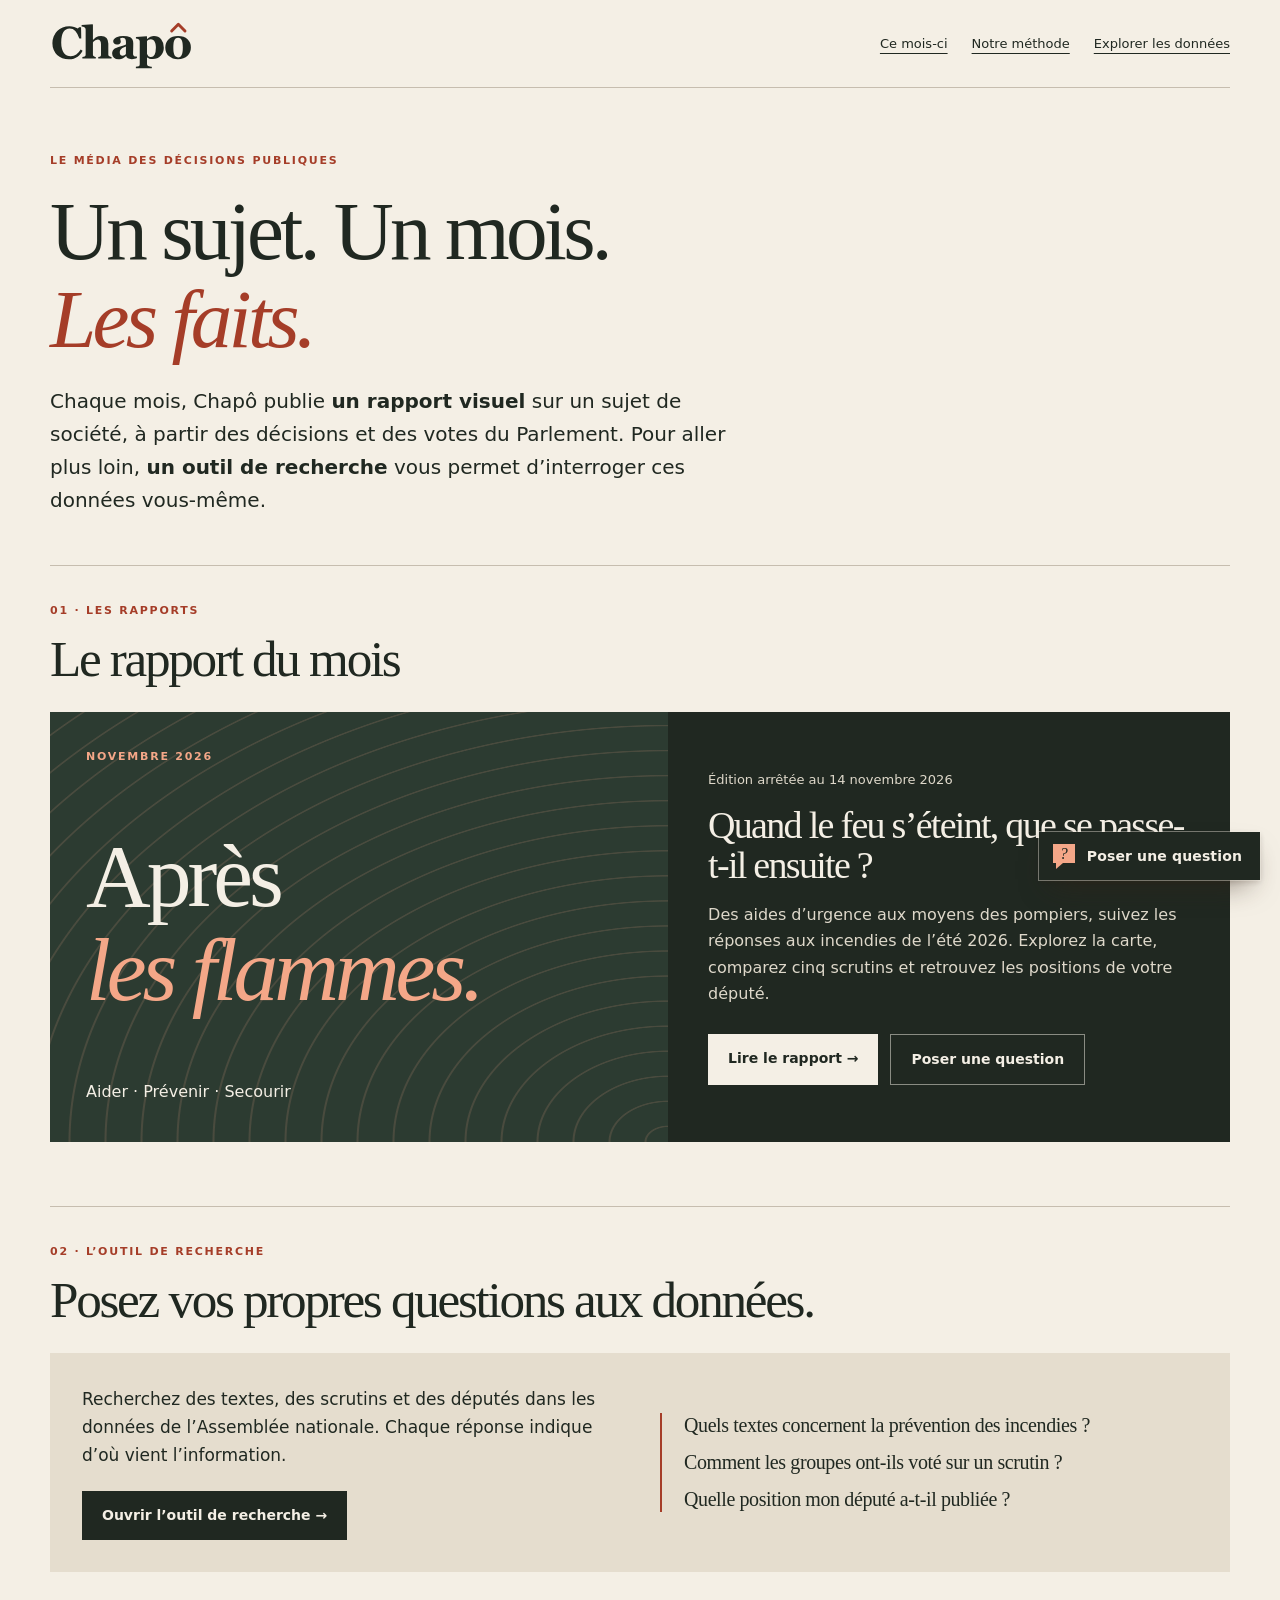
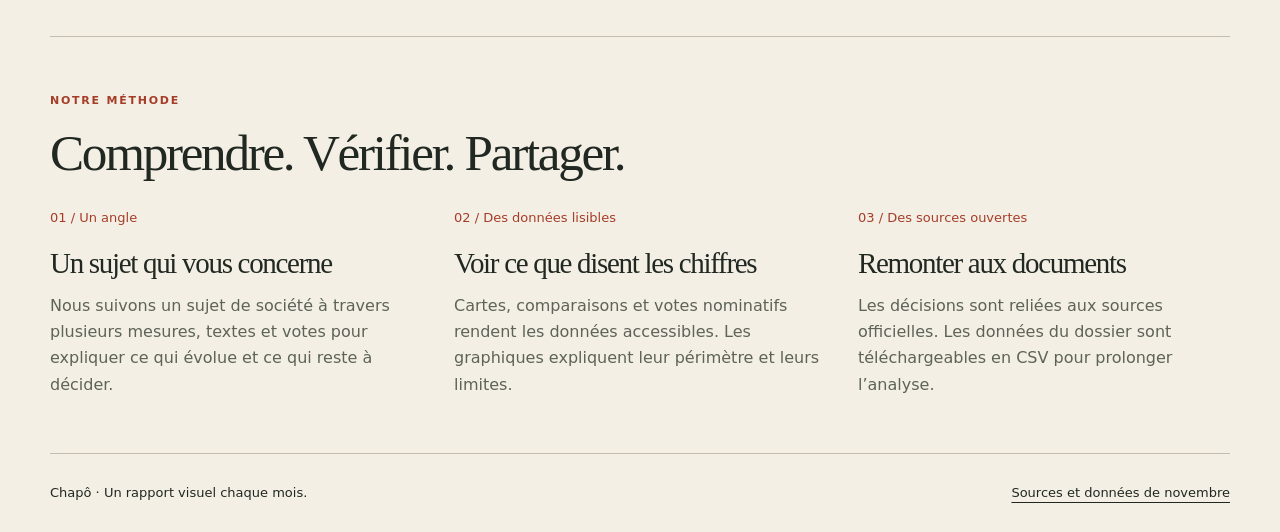
==== commit 805f32a5: "feat(site): accueil plus clair, logo instantané, chatbot qui suit le lecteur jusqu'au rapport - Accu" ====
--- a/frontend/index.html
+++ b/frontend/index.html
@@ -1,4 +1,37 @@
 <!doctype html>
 <html lang="fr"><head><meta charset="utf-8"><meta name="viewport" content="width=device-width,initial-scale=1"><meta name="theme-color" content="#202821"><meta name="description" content="Chapô : chaque mois, un sujet de société éclairé par les données parlementaires, des récits visuels et des sources accessibles."><title>Chapô — Un sujet. Un mois. Les faits.</title><link rel="icon" type="image/svg+xml" href="chapo-favicon.svg"><style>
-:root{--ink:#202821;--paper:#f4efe5;--rust:#a53d28;--green:#2c6756}*{box-sizing:border-box}body{margin:0;background:var(--paper);color:var(--ink);font:16px/1.65 system-ui,sans-serif}a{color:inherit;text-underline-offset:5px}a:focus-visible{outline:3px solid var(--rust);outline-offset:5px}.wrap{width:min(1180px,calc(100% - 48px));margin:auto}header{display:flex;align-items:center;justify-content:space-between;gap:20px;border-bottom:1px solid #c6bdaf;padding:16px 0}header img{display:block;width:145px;height:55px}nav{display:flex;gap:24px;font-size:13px}.hero{padding:90px 0 75px;position:relative}.eyebrow{font-size:11px;text-transform:uppercase;font-weight:750;letter-spacing:.16em;color:var(--rust)}h1,h2,h3,p{margin:0}h1,h2,h3{font-family:Georgia,serif;font-weight:400;line-height:1.05;letter-spacing:-.045em}h1{font-size:clamp(54px,8vw,108px);max-width:900px;margin:22px 0 28px}h1 em{color:var(--rust)}.intro{font-size:20px;max-width:660px}.button{display:inline-block;background:var(--ink);color:var(--paper);padding:13px 20px;text-decoration:none;font-weight:650;font-size:14px;margin-top:26px}.edition{display:grid;grid-template-columns:1.1fr 1fr;background:var(--ink);color:var(--paper);margin-bottom:70px}.cover-art{min-height:430px;display:flex;flex-direction:column;justify-content:space-between;padding:36px;background:repeating-radial-gradient(ellipse at 100% 100%,transparent 0 21px,#f4a78826 22px 23px,transparent 24px 36px),#2c3b31}.cover-art .eyebrow{color:#f4a788}.cover-art h2{font-size:clamp(58px,7vw,96px)}.cover-art em{color:#f4a788}.edition-body{padding:40px;align-self:center}.edition-body h3{font-size:38px;margin:16px 0}.edition-body p{color:#ded8ca}.edition .button{background:var(--paper);color:var(--ink)}.edition small{display:block;margin-top:20px;color:#ded8ca}.section{padding:55px 0;border-top:1px solid #c6bdaf}.section h2{font-size:clamp(36px,5vw,60px);margin:16px 0 24px}.grid{display:grid;grid-template-columns:repeat(3,1fr);gap:32px}.grid h3{font-size:29px;margin:18px 0 14px}.grid p{color:#5d6357}.num{color:var(--rust);font-size:13px}.tool{display:grid;grid-template-columns:1fr 1fr;gap:60px}.tool p{max-width:65ch}.queries{background:#e5ddce;padding:26px}.queries li{margin:14px 0}.note{font-size:13px;color:#5d6357;margin-top:20px}footer{padding:28px 0;border-top:1px solid #c6bdaf;display:flex;justify-content:space-between;gap:24px;font-size:13px}html{scroll-behavior:smooth}@media(max-width:700px){nav{gap:12px;flex-wrap:wrap}.hero{padding:50px 0}.edition,.grid,.tool{grid-template-columns:1fr}.cover-art{min-height:300px;padding:25px}.edition-body{padding:25px}.tool{gap:24px}.grid{gap:25px}header{align-items:flex-start}header img{width:110px;height:42px}nav{max-width:160px}.intro{font-size:18px}footer{flex-direction:column}}@media(prefers-reduced-motion:reduce){html{scroll-behavior:auto}}
-</style></head><body><header class="wrap"><a href="index.html" aria-label="Chapô — accueil"><img src="chapo-logo.svg" alt="Chapô" width="174" height="66"></a><nav aria-label="Navigation principale"><a href="#ce-mois">Ce mois-ci</a><a href="#methode">Notre méthode</a><a href="#explorer">Explorer les données</a></nav></header><main><section class="hero wrap"><p class="eyebrow">Le média des décisions publiques</p><h1>Un sujet. Un mois.<br><em>Les faits.</em></h1><p class="intro">Chaque mois, Chapô publie un rapport visuel pour comprendre comment les décisions publiques transforment un sujet de société. Des données parlementaires, un fil conducteur et les sources pour se faire son idée.</p><a class="button" href="incendies.html">Lire le rapport de novembre →</a></section><section class="wrap" id="ce-mois" aria-labelledby="edition-title"><div class="edition"><div class="cover-art"><p class="eyebrow">Novembre 2026 · Le dossier du mois</p><h2 id="edition-title">Après<br><em>les flammes.</em></h2><span>Aider · Prévenir · Secourir</span></div><div class="edition-body"><p>Édition arrêtée au 14 novembre 2026</p><h3>Quand le feu s’éteint,<br>que se passe-t-il ensuite ?</h3><p>Des aides d’urgence aux moyens des pompiers, suivez les réponses aux incendies de l’été 2026. Explorez la carte, comparez cinq scrutins et retrouvez les positions de votre député.</p><a class="button" href="incendies.html">Ouvrir le dossier →</a><small>Un même sujet, plusieurs textes et décisions. Le rapport précise ce qui est publié et ce qui reste en discussion.</small></div></div></section><section class="wrap section" id="methode"><p class="eyebrow">Chaque mois, un nouveau regard</p><h2>Comprendre. Vérifier. Partager.</h2><div class="grid"><article><span class="num">01 / Un angle</span><h3>Un sujet qui vous concerne</h3><p>Nous suivons un sujet de société à travers plusieurs mesures, textes et votes pour expliquer ce qui évolue et ce qui reste à décider.</p></article><article><span class="num">02 / Des données lisibles</span><h3>Voir ce que disent les chiffres</h3><p>Cartes, comparaisons et votes nominatifs rendent les données accessibles. Les graphiques expliquent leur périmètre et leurs limites.</p></article><article><span class="num">03 / Des sources ouvertes</span><h3>Remonter aux documents</h3><p>Les décisions sont reliées aux sources officielles. Les données du dossier sont téléchargeables en CSV pour prolonger l’analyse.</p></article></div></section><section class="wrap section tool" id="explorer"><div><p class="eyebrow">L’atelier Chapô</p><h2>Posez vos propres questions aux données.</h2><p>Notre outil de rédaction permet de rechercher des textes, des scrutins et des députés dans Hémicycle. Il présente les sources et les appels effectués pour aider à préparer un prochain rapport ou à creuser un sujet.</p><a class="button" href="outil-redaction/">Ouvrir l’outil de recherche →</a><p class="note">Les recherches en direct nécessitent le service de rédaction connecté à Hémicycle. Le rapport publié et ses CSV restent consultables sans ce service.</p><p class="note"><a href="https://hemicycle.ai/docs">Découvrir les données et la documentation Hémicycle ↗</a></p></div><div class="queries"><p class="eyebrow">Des pistes à explorer dans l’outil</p><ul><li>Quels textes concernent la prévention des incendies ?</li><li>Comment les groupes ont-ils voté sur un scrutin ?</li><li>Quelle position mon député a-t-il publiée ?</li></ul><p class="note">Les résultats de recherche servent de points de départ. Ils doivent être vérifiés avant leur publication dans un rapport.</p><a href="incendies.html#donnees">Télécharger les données du dossier incendies →</a></div></section></main><footer class="wrap"><span>Chapô · Un rapport visuel chaque mois.</span><a href="incendies.html#donnees">Sources et données de novembre</a></footer><script src="chatbot/chatbot.js" data-mois="2026-11" defer></script></body></html>
+:root{--ink:#202821;--paper:#f4efe5;--rust:#a53d28;--peach:#f4a788;--green:#2c6756}*{box-sizing:border-box}body{margin:0;background:var(--paper);color:var(--ink);font:16px/1.65 system-ui,sans-serif}a{color:inherit;text-underline-offset:5px}a:focus-visible{outline:3px solid var(--rust);outline-offset:5px}.wrap{width:min(1180px,calc(100% - 48px));margin:auto}header{display:flex;align-items:center;justify-content:space-between;gap:20px;border-bottom:1px solid #c6bdaf;padding:16px 0}header img,header svg{display:block;width:145px;height:55px}nav{display:flex;gap:24px;font-size:13px}.eyebrow{font-size:11px;text-transform:uppercase;font-weight:750;letter-spacing:.16em;color:var(--rust)}h1,h2,h3,p{margin:0}h1,h2,h3{font-family:Georgia,serif;font-weight:400;line-height:1.05;letter-spacing:-.045em}
+/* Accueil : deux blocs nets, le rapport du mois puis l'outil de recherche. */
+.hero{padding:64px 0 48px}h1{font-size:clamp(46px,6.5vw,88px);max-width:900px;margin:18px 0 22px}h1 em{color:var(--rust)}.intro{font-size:20px;max-width:700px}.intro strong{font-weight:650}
+.button{display:inline-block;background:var(--ink);color:var(--paper);padding:13px 20px;text-decoration:none;font-weight:650;font-size:14px;margin-top:26px}
+.bloc{padding:36px 0 64px;border-top:1px solid #c6bdaf}.bloc-tete{margin-bottom:26px}.bloc-tete h2{font-size:clamp(32px,4vw,52px);margin-top:12px}
+/* Le rapport : une seule grande carte, entièrement cliquable. */
+.edition{position:relative;display:grid;grid-template-columns:1.1fr 1fr;background:var(--ink);color:var(--paper);transition:transform .2s ease,box-shadow .2s ease}.edition:hover{transform:translateY(-3px);box-shadow:0 18px 40px #2028212e}.edition:hover .lire{background:var(--peach)}
+/* Toute la carte mène au rapport (lien étiré) ; le bouton « Poser une question » reste cliquable au-dessus. */
+.lire::after{content:"";position:absolute;inset:0}.actions{display:flex;flex-wrap:wrap;gap:12px;margin-top:26px}.actions .button{margin-top:0}.demander{position:relative;z-index:1;border:1px solid #f4efe580;cursor:pointer;font-family:inherit;line-height:inherit}.edition .button.demander{background:transparent;color:var(--paper)}.edition .button.demander:hover{border-color:var(--peach);color:var(--peach)}.demander:focus-visible{outline:3px solid var(--peach);outline-offset:4px}
+.cover-art{min-height:430px;display:flex;flex-direction:column;justify-content:space-between;padding:36px;background:repeating-radial-gradient(ellipse at 100% 100%,transparent 0 21px,#f4a78826 22px 23px,transparent 24px 36px),#2c3b31}.cover-art .eyebrow{color:var(--peach)}.cover-art h3{font-size:clamp(58px,7vw,96px)}.cover-art em{color:var(--peach)}
+.edition-body{padding:40px;align-self:center}.edition-body p{color:#ded8ca}.edition-body .date{font-size:13px}.edition-body .question{font-family:Georgia,serif;font-size:38px;line-height:1.05;letter-spacing:-.045em;color:var(--paper);margin:16px 0}.edition .button{background:var(--paper);color:var(--ink)}
+/* L'outil : un encadré clair, un bouton, quelques exemples de questions. */
+.outil{display:grid;grid-template-columns:1fr 1fr;gap:40px;align-items:center;background:#e5ddce;padding:32px}.outil p{font-size:17px;max-width:60ch}.outil .button{margin-top:22px}
+.exemples{margin:0;padding:0 0 0 22px;list-style:none;border-left:2px solid var(--rust)}.exemples li{margin:0 0 12px;font-family:Georgia,serif;font-size:20px;line-height:1.25;letter-spacing:-.02em}.exemples li:last-child{margin:0}
+.section{padding:55px 0;border-top:1px solid #c6bdaf}.section h2{font-size:clamp(32px,4vw,52px);margin:16px 0 24px}.grid{display:grid;grid-template-columns:repeat(3,1fr);gap:32px}.grid h3{font-size:29px;margin:18px 0 14px}.grid p{color:#5d6357}.num{color:var(--rust);font-size:13px}
+footer{padding:28px 0;border-top:1px solid #c6bdaf;display:flex;justify-content:space-between;gap:24px;font-size:13px}html{scroll-behavior:smooth}
+@media(max-width:700px){nav{gap:12px;flex-wrap:wrap}.hero{padding:40px 0 32px}.edition,.grid,.outil{grid-template-columns:1fr}.cover-art{min-height:280px;padding:25px}.edition-body{padding:25px}.edition-body .question{font-size:30px}.outil{gap:24px;padding:22px}.bloc{padding:28px 0 44px}.grid{gap:25px}header{align-items:flex-start}header img,header svg{width:110px;height:42px}nav{max-width:160px}.intro{font-size:18px}footer{flex-direction:column}}
+@media(prefers-reduced-motion:reduce){html{scroll-behavior:auto}.edition{transition:none}.edition:hover{transform:none}}
+</style></head><body><header class="wrap"><a href="index.html" aria-label="Chapô — accueil"><svg width="174" height="66" aria-hidden="true" focusable="false" xmlns="http://www.w3.org/2000/svg" viewBox="0 0 174 66"><g fill="#202821" transform="translate(1 51) scale(.0265 -.0265)"><path transform="translate(0 0)" d="M813 -38Q657 -38 521.0 12.5Q385 63 284 159Q185 253 128.0 391.5Q71 530 71 696Q71 861 128.5 1001.5Q186 1142 290 1245Q392 1346 535.0 1401.5Q678 1457 841 1457Q959 1457 1056.0 1428.5Q1153 1400 1220 1364L1282 1419H1369L1378 901H1290Q1215 1138 1110.0 1249.0Q1005 1360 854 1360Q666 1360 568.0 1194.5Q470 1029 470 730Q470 561 503.5 441.5Q537 322 591 249Q649 173 728.0 137.5Q807 102 903 102Q1043 102 1152.5 178.0Q1262 254 1352 408L1438 356Q1395 268 1340.0 198.5Q1285 129 1213 79Q1134 24 1038.5 -7.0Q943 -38 813 -38Z"/><path transform="translate(1391 0)" d="M1358 0H756V73Q776 75 803.0 78.0Q830 81 843 88Q864 99 872.5 120.0Q881 141 881 182V650Q881 753 842.5 804.0Q804 855 733 855Q693 855 658.5 843.0Q624 831 591 808Q562 788 544.5 767.0Q527 746 515 730V193Q515 156 524.0 134.5Q533 113 558 99Q573 90 597.5 83.0Q622 76 645 73V0H37V73Q63 75 87.5 78.0Q112 81 131 88Q163 100 174.5 122.5Q186 145 186 182V1297Q186 1329 171.0 1365.0Q156 1401 129 1419Q109 1432 71.0 1439.5Q33 1447 3 1449V1522L500 1548L515 1532V844H519Q557 878 587.5 905.5Q618 933 662 961Q699 985 758.5 1002.0Q818 1019 887 1019Q1049 1019 1130.5 926.0Q1212 833 1212 681V191Q1212 154 1223.0 132.0Q1234 110 1264 97Q1282 89 1304.0 83.0Q1326 77 1358 73Z"/><path transform="translate(2698 0)" d="M1201 21Q1157 2 1097.0 -14.0Q1037 -30 970 -30Q847 -30 789.0 6.5Q731 43 710 111H704Q670 77 638.5 53.0Q607 29 571 12Q524 -10 480.5 -20.5Q437 -31 359 -31Q243 -31 161.0 37.5Q79 106 79 219Q79 284 97.0 329.5Q115 375 148 410Q178 442 217.5 463.0Q257 484 304 502Q394 535 520.0 570.5Q646 606 704 634V730Q704 755 700.0 796.0Q696 837 683 865Q669 897 639.0 919.0Q609 941 560 941Q516 941 486.5 928.5Q457 916 439 903Q442 883 456.0 842.0Q470 801 470 763Q470 746 461.0 720.5Q452 695 435 680Q412 660 383.5 649.0Q355 638 296 638Q212 638 169.0 678.5Q126 719 126 784Q126 840 170.5 884.5Q215 929 279 958Q342 988 424.0 1004.5Q506 1021 576 1021Q673 1021 754.0 1009.5Q835 998 900 962Q962 927 998.5 860.5Q1035 794 1035 687Q1035 574 1030.5 419.0Q1026 264 1026 215Q1026 170 1039.5 144.0Q1053 118 1081 105Q1098 97 1134.5 95.5Q1171 94 1201 94ZM704 542Q648 523 593.0 498.5Q538 474 503 447Q466 419 445.0 375.5Q424 332 424 273Q424 195 459.5 160.0Q495 125 547 125Q602 125 637.5 147.5Q673 170 700 203Z"/><path transform="translate(3840 0)" d="M1276 487Q1276 276 1135.0 125.0Q994 -26 778 -26Q682 -26 622.0 -6.5Q562 13 523 41H515V-240Q515 -275 530.5 -301.0Q546 -327 574 -339Q601 -350 650.5 -359.0Q700 -368 733 -370V-444H11V-370Q36 -368 74.0 -362.5Q112 -357 131 -351Q163 -340 174.5 -313.5Q186 -287 186 -253V770Q183 803 170.5 828.0Q158 853 131 872Q111 885 78.0 893.5Q45 902 13 905V978L500 1004L515 991V880L523 878Q589 945 669.5 982.0Q750 1019 829 1019Q1036 1019 1156.0 872.5Q1276 726 1276 487ZM917 483Q917 558 906.0 626.5Q895 695 867 749Q840 803 795.5 835.0Q751 867 687 867Q622 867 583.0 844.5Q544 822 515 786V219Q521 199 538.0 167.5Q555 136 572 117Q597 90 629.0 77.0Q661 64 699 64Q798 64 857.5 170.5Q917 277 917 483Z"/><path transform="translate(5111 0)" d="M1079 874Q1153 805 1192.0 709.0Q1231 613 1231 501Q1231 390 1192.5 291.5Q1154 193 1080 123Q1001 48 891.5 8.0Q782 -32 641 -32Q519 -32 416.5 3.0Q314 38 235 108Q159 175 115.0 273.5Q71 372 71 494Q71 614 109.5 707.5Q148 801 225 874Q299 944 407.5 982.5Q516 1021 650 1021Q790 1021 896.5 982.5Q1003 944 1079 874ZM823 181Q845 237 855.5 317.0Q866 397 866 503Q866 573 856.0 663.0Q846 753 826 805Q802 868 759.5 904.0Q717 940 652 940Q581 940 538.5 901.0Q496 862 473 800Q452 743 444.0 666.5Q436 590 436 507Q436 398 443.0 326.5Q450 255 477 183Q500 121 543.0 85.0Q586 49 652 49Q712 49 755.0 82.5Q798 116 823 181Z"/></g><path d="M146 18 154 10 162 18" fill="none" stroke="#a53d28" stroke-linecap="round" stroke-linejoin="round" stroke-width="3.5"/></svg></a><nav aria-label="Navigation principale"><a href="#ce-mois">Ce mois-ci</a><a href="#methode">Notre méthode</a><a href="#explorer">Explorer les données</a></nav></header>
+<main>
+<section class="hero wrap"><p class="eyebrow">Le média des décisions publiques</p><h1>Un sujet. Un mois.<br><em>Les faits.</em></h1><p class="intro">Chaque mois, Chapô publie <strong>un rapport visuel</strong> sur un sujet de société, à partir des décisions et des votes du Parlement. Pour aller plus loin, <strong>un outil de recherche</strong> vous permet d’interroger ces données vous-même.</p></section>
+
+<section class="wrap bloc" id="ce-mois" aria-labelledby="titre-rapports">
+<div class="bloc-tete"><p class="eyebrow">01 · Les rapports</p><h2 id="titre-rapports">Le rapport du mois</h2></div>
+<div class="edition"><div class="cover-art"><p class="eyebrow">Novembre 2026</p><h3>Après<br><em>les flammes.</em></h3><span>Aider · Prévenir · Secourir</span></div><div class="edition-body"><p class="date">Édition arrêtée au 14 novembre 2026</p><p class="question">Quand le feu s’éteint, que se passe-t-il ensuite ?</p><p>Des aides d’urgence aux moyens des pompiers, suivez les réponses aux incendies de l’été 2026. Explorez la carte, comparez cinq scrutins et retrouvez les positions de votre député.</p><div class="actions"><a class="button lire" href="incendies.html">Lire le rapport →</a><button type="button" class="button demander" data-chatbot-ouvrir>Poser une question</button></div></div></div>
+</section>
+
+<section class="wrap bloc" id="explorer" aria-labelledby="titre-outil">
+<div class="bloc-tete"><p class="eyebrow">02 · L’outil de recherche</p><h2 id="titre-outil">Posez vos propres questions aux données.</h2></div>
+<div class="outil"><div><p>Recherchez des textes, des scrutins et des députés dans les données de l’Assemblée nationale. Chaque réponse indique d’où vient l’information.</p><a class="button" href="outil-redaction/">Ouvrir l’outil de recherche →</a></div><ul class="exemples" aria-label="Exemples de questions"><li>Quels textes concernent la prévention des incendies ?</li><li>Comment les groupes ont-ils voté sur un scrutin ?</li><li>Quelle position mon député a-t-il publiée ?</li></ul></div>
+</section>
+
+<section class="wrap section" id="methode"><p class="eyebrow">Notre méthode</p><h2>Comprendre. Vérifier. Partager.</h2><div class="grid"><article><span class="num">01 / Un angle</span><h3>Un sujet qui vous concerne</h3><p>Nous suivons un sujet de société à travers plusieurs mesures, textes et votes pour expliquer ce qui évolue et ce qui reste à décider.</p></article><article><span class="num">02 / Des données lisibles</span><h3>Voir ce que disent les chiffres</h3><p>Cartes, comparaisons et votes nominatifs rendent les données accessibles. Les graphiques expliquent leur périmètre et leurs limites.</p></article><article><span class="num">03 / Des sources ouvertes</span><h3>Remonter aux documents</h3><p>Les décisions sont reliées aux sources officielles. Les données du dossier sont téléchargeables en CSV pour prolonger l’analyse.</p></article></div></section>
+</main>
+<footer class="wrap"><span>Chapô · Un rapport visuel chaque mois.</span><a href="incendies.html#donnees">Sources et données de novembre</a></footer><script src="chatbot/chatbot.js" data-mois="2026-11" data-rapport="incendies.html" defer></script></body></html>
